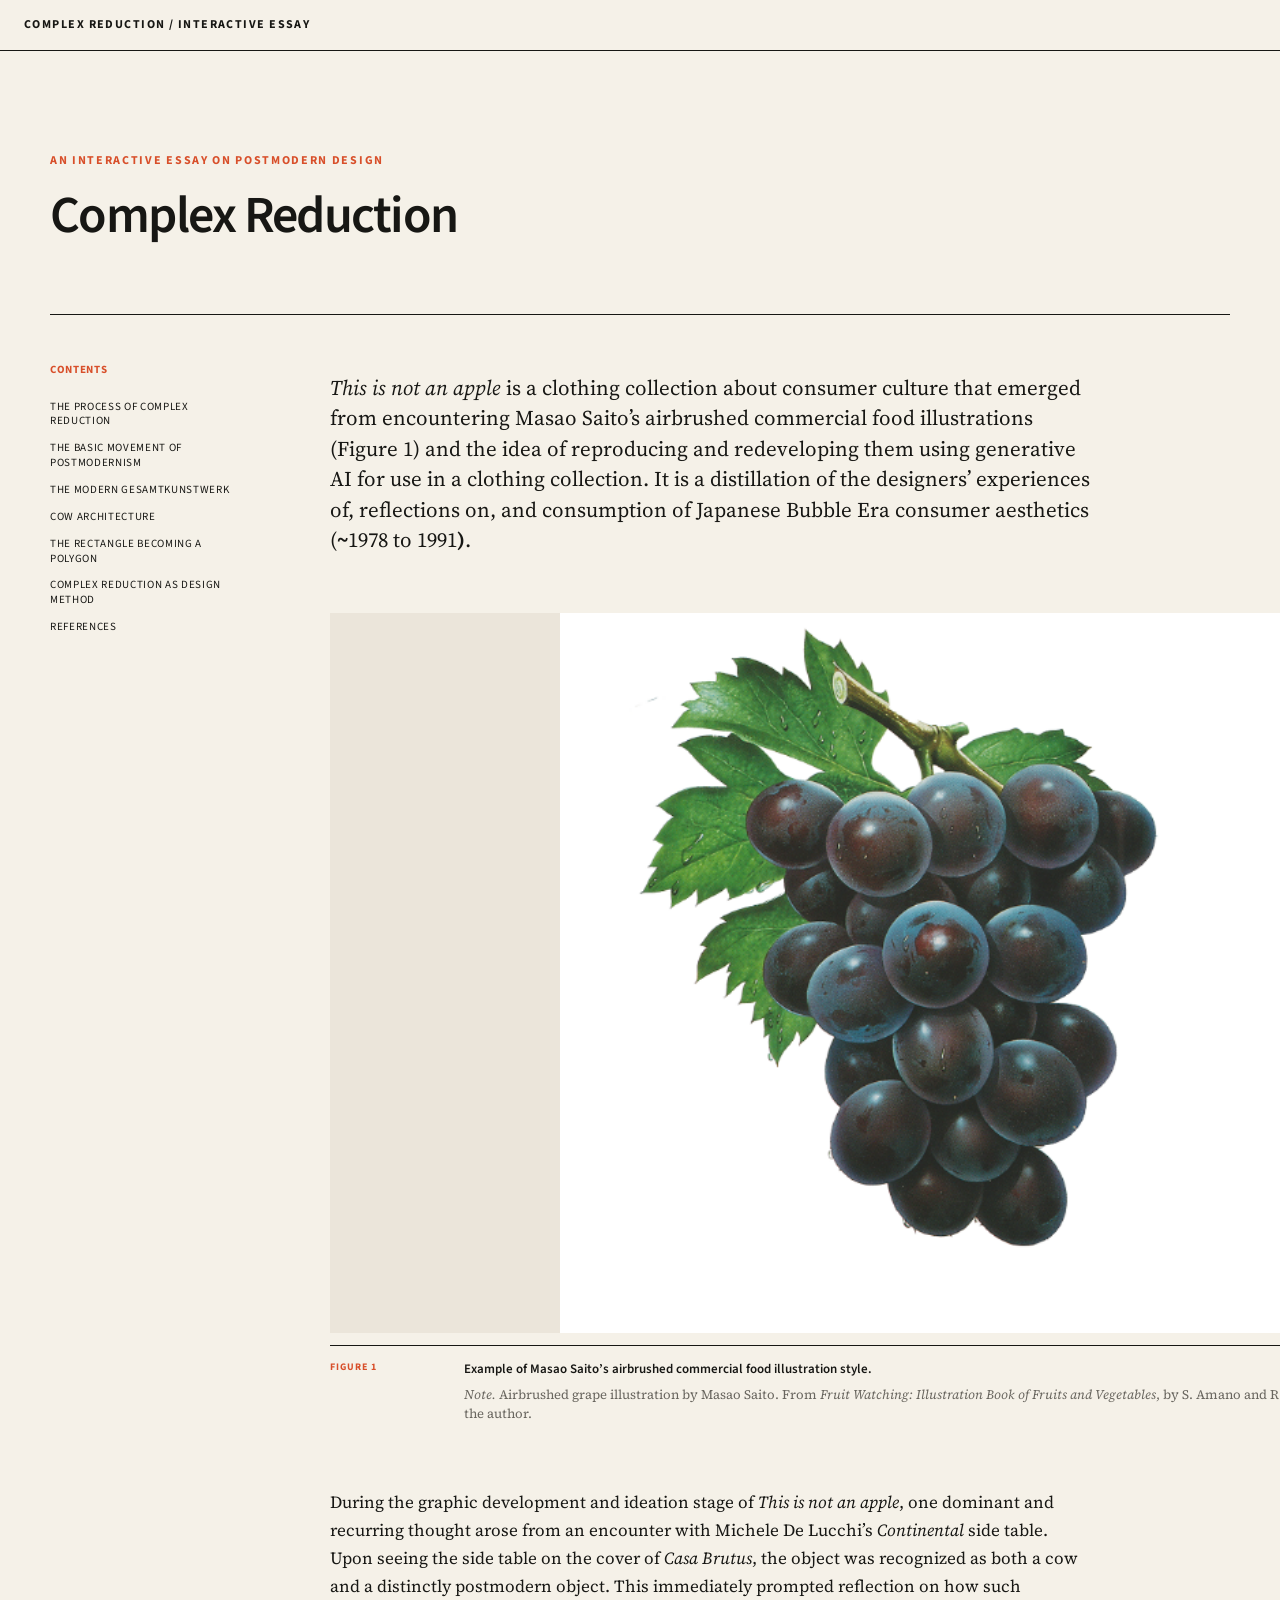
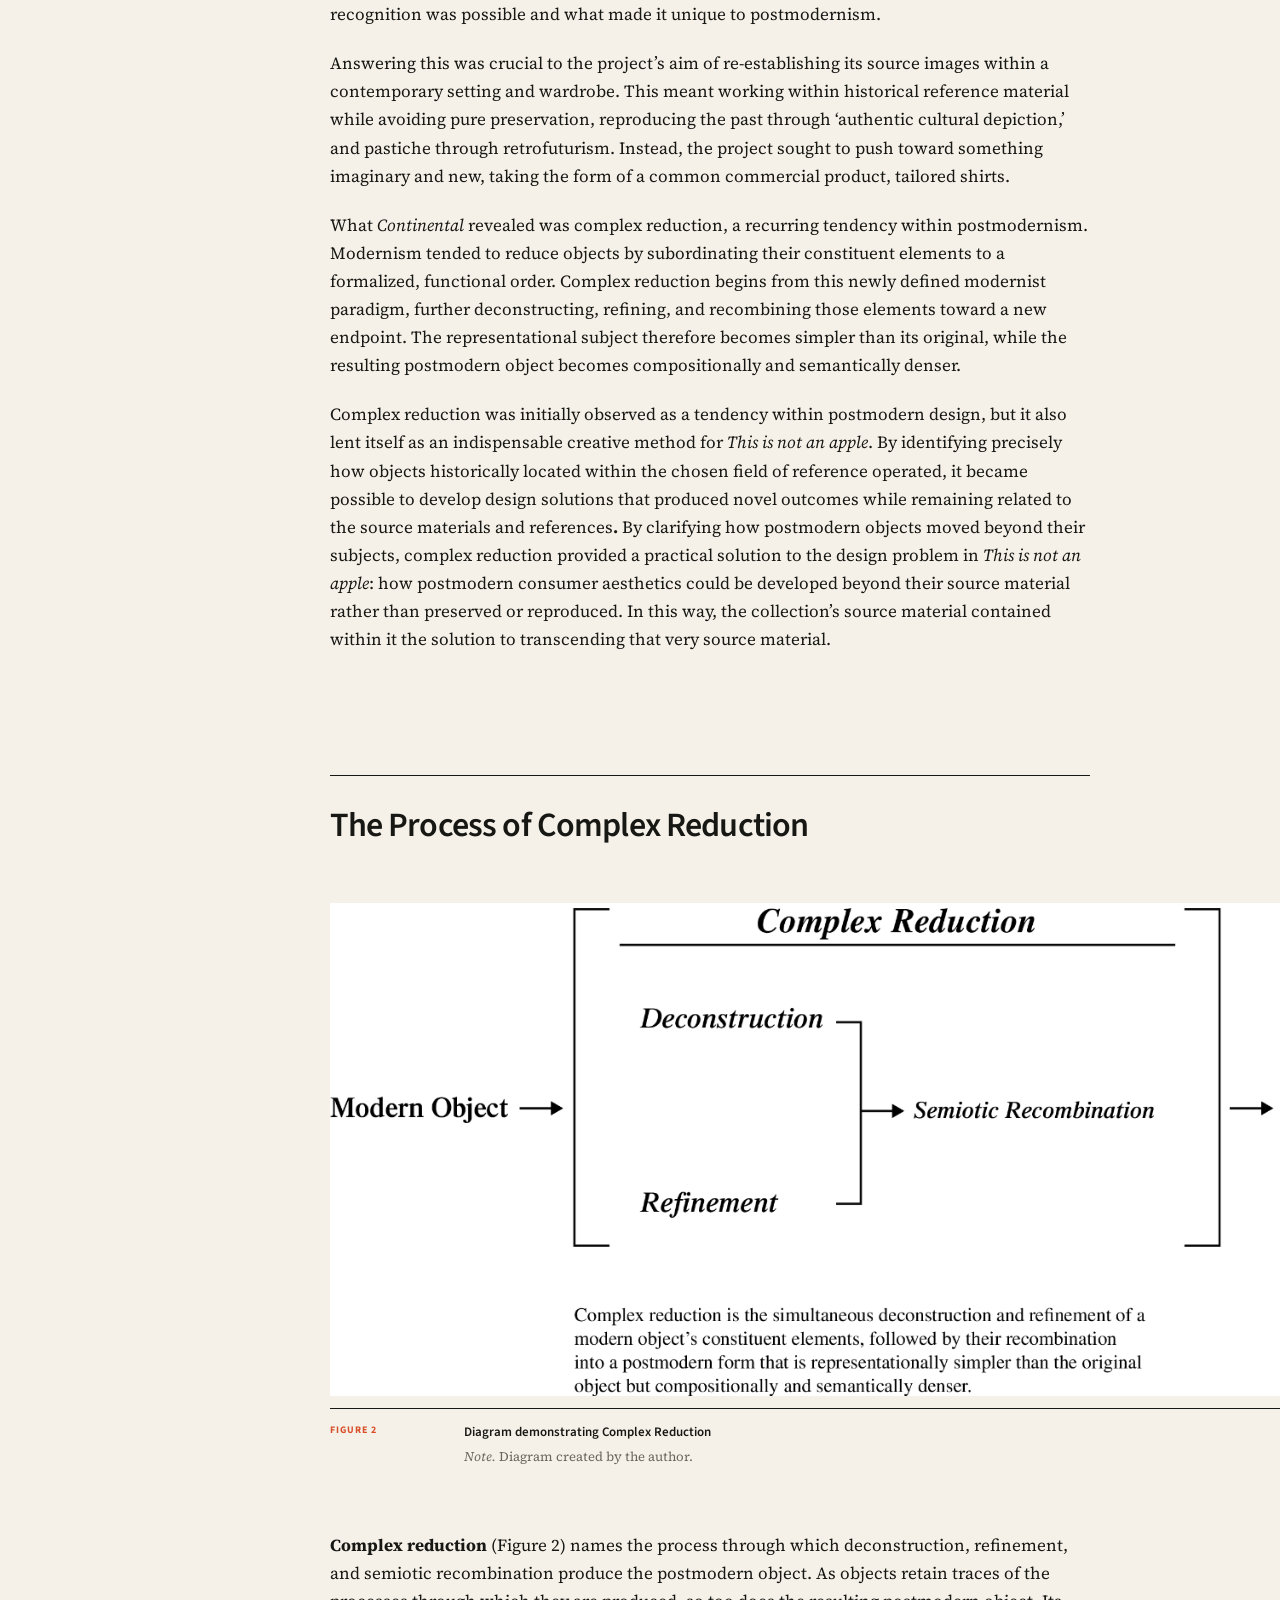
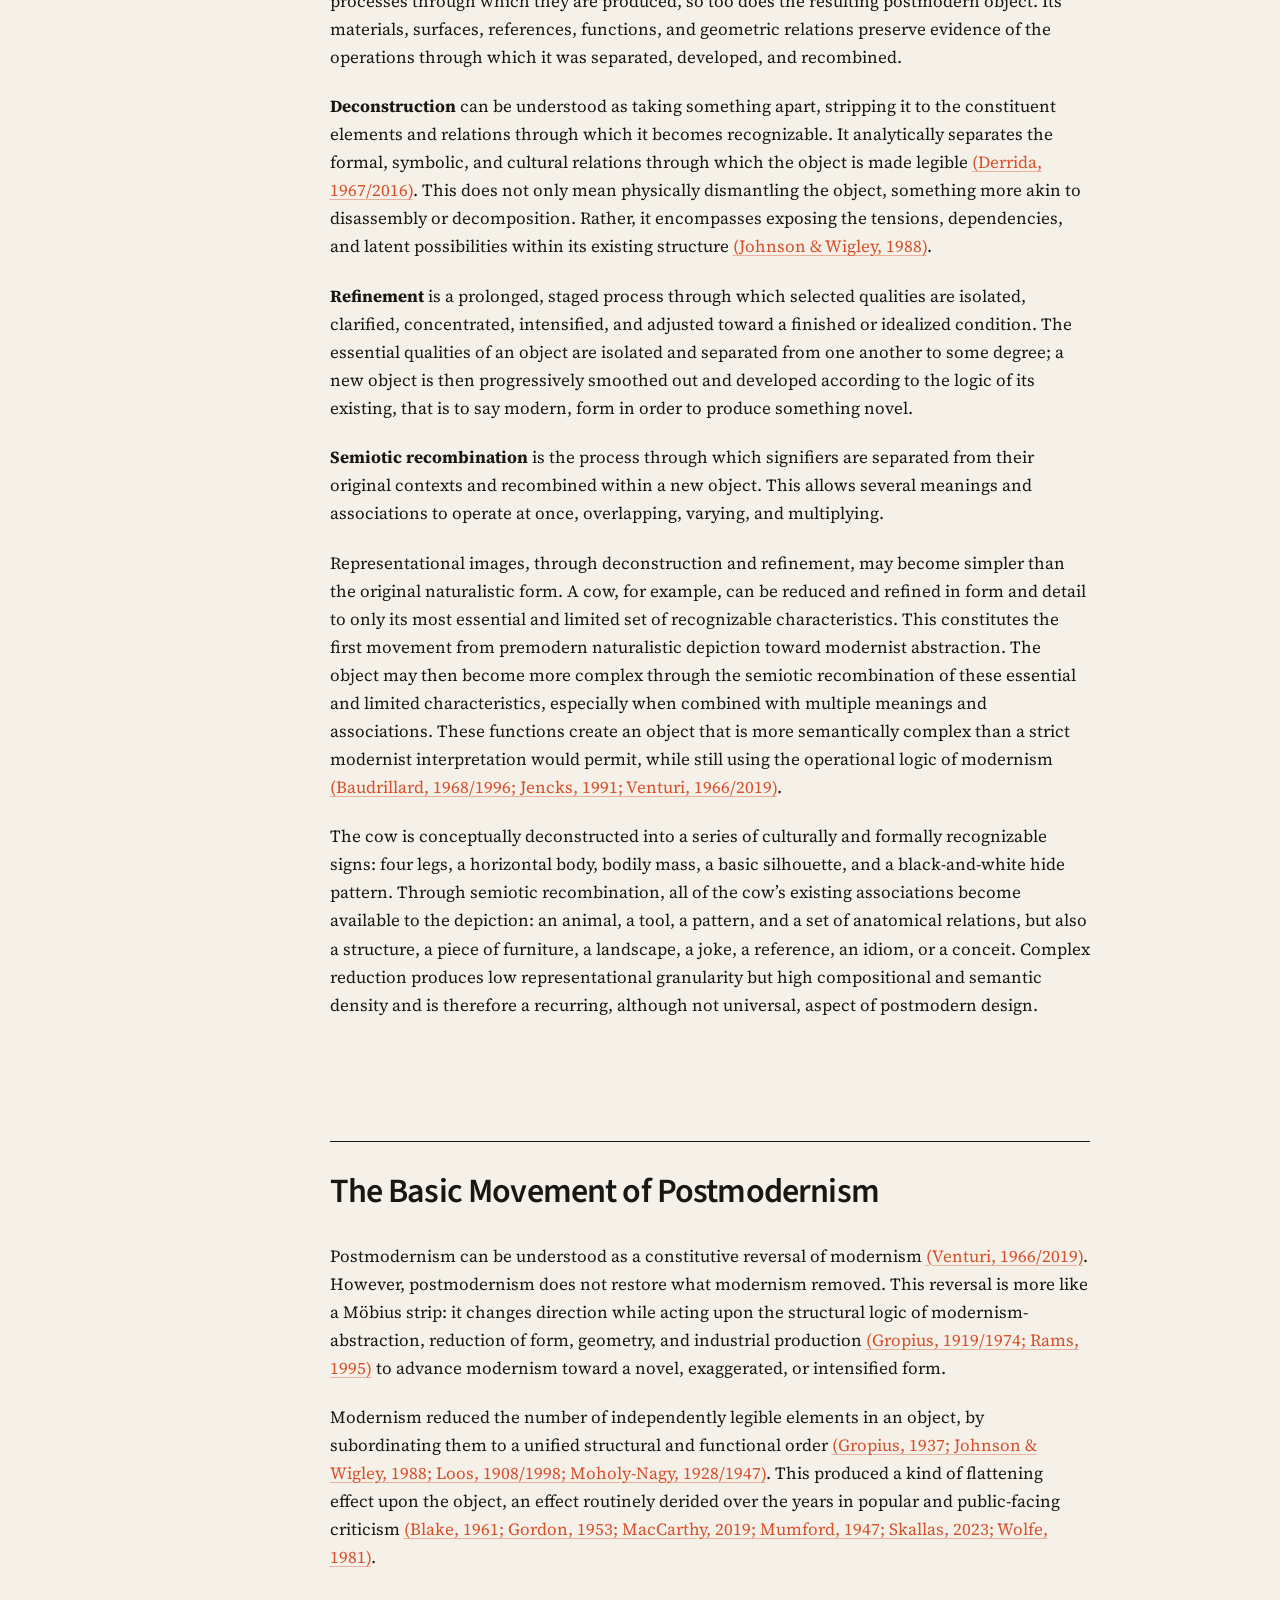
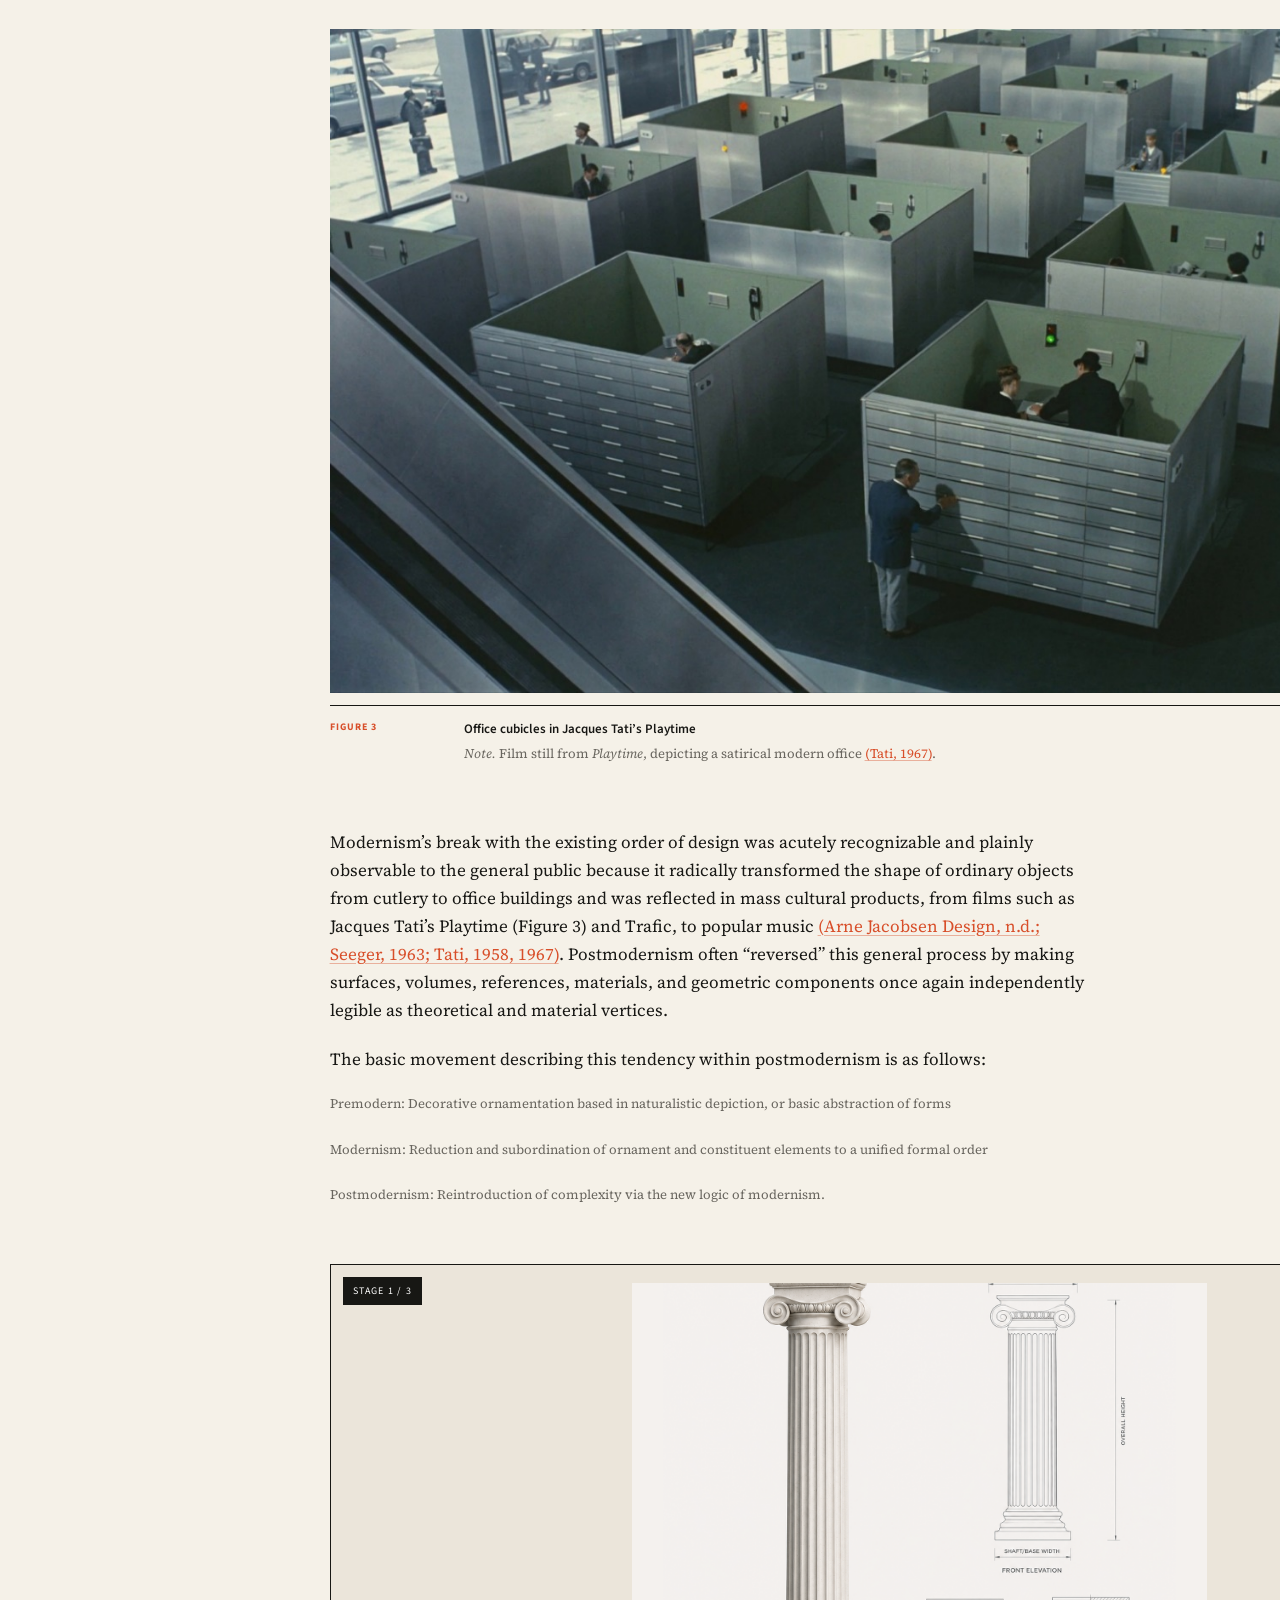
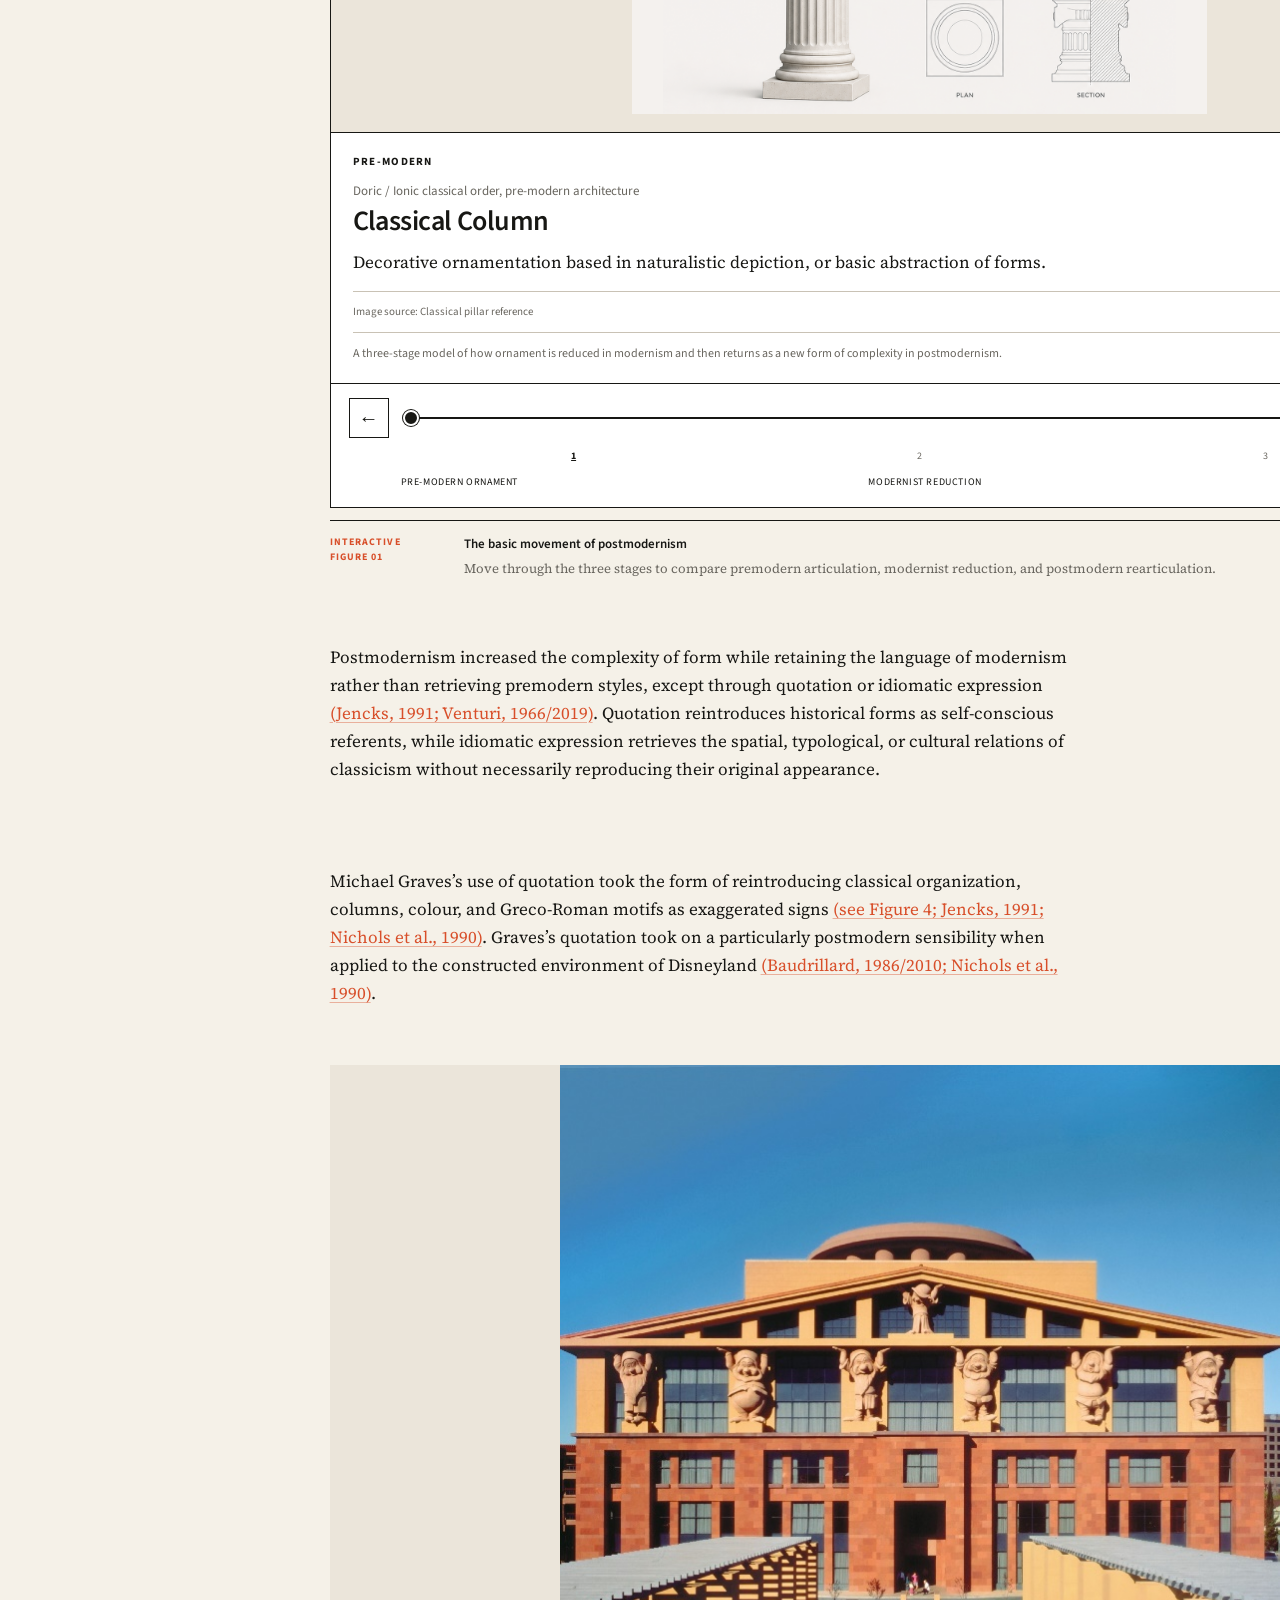
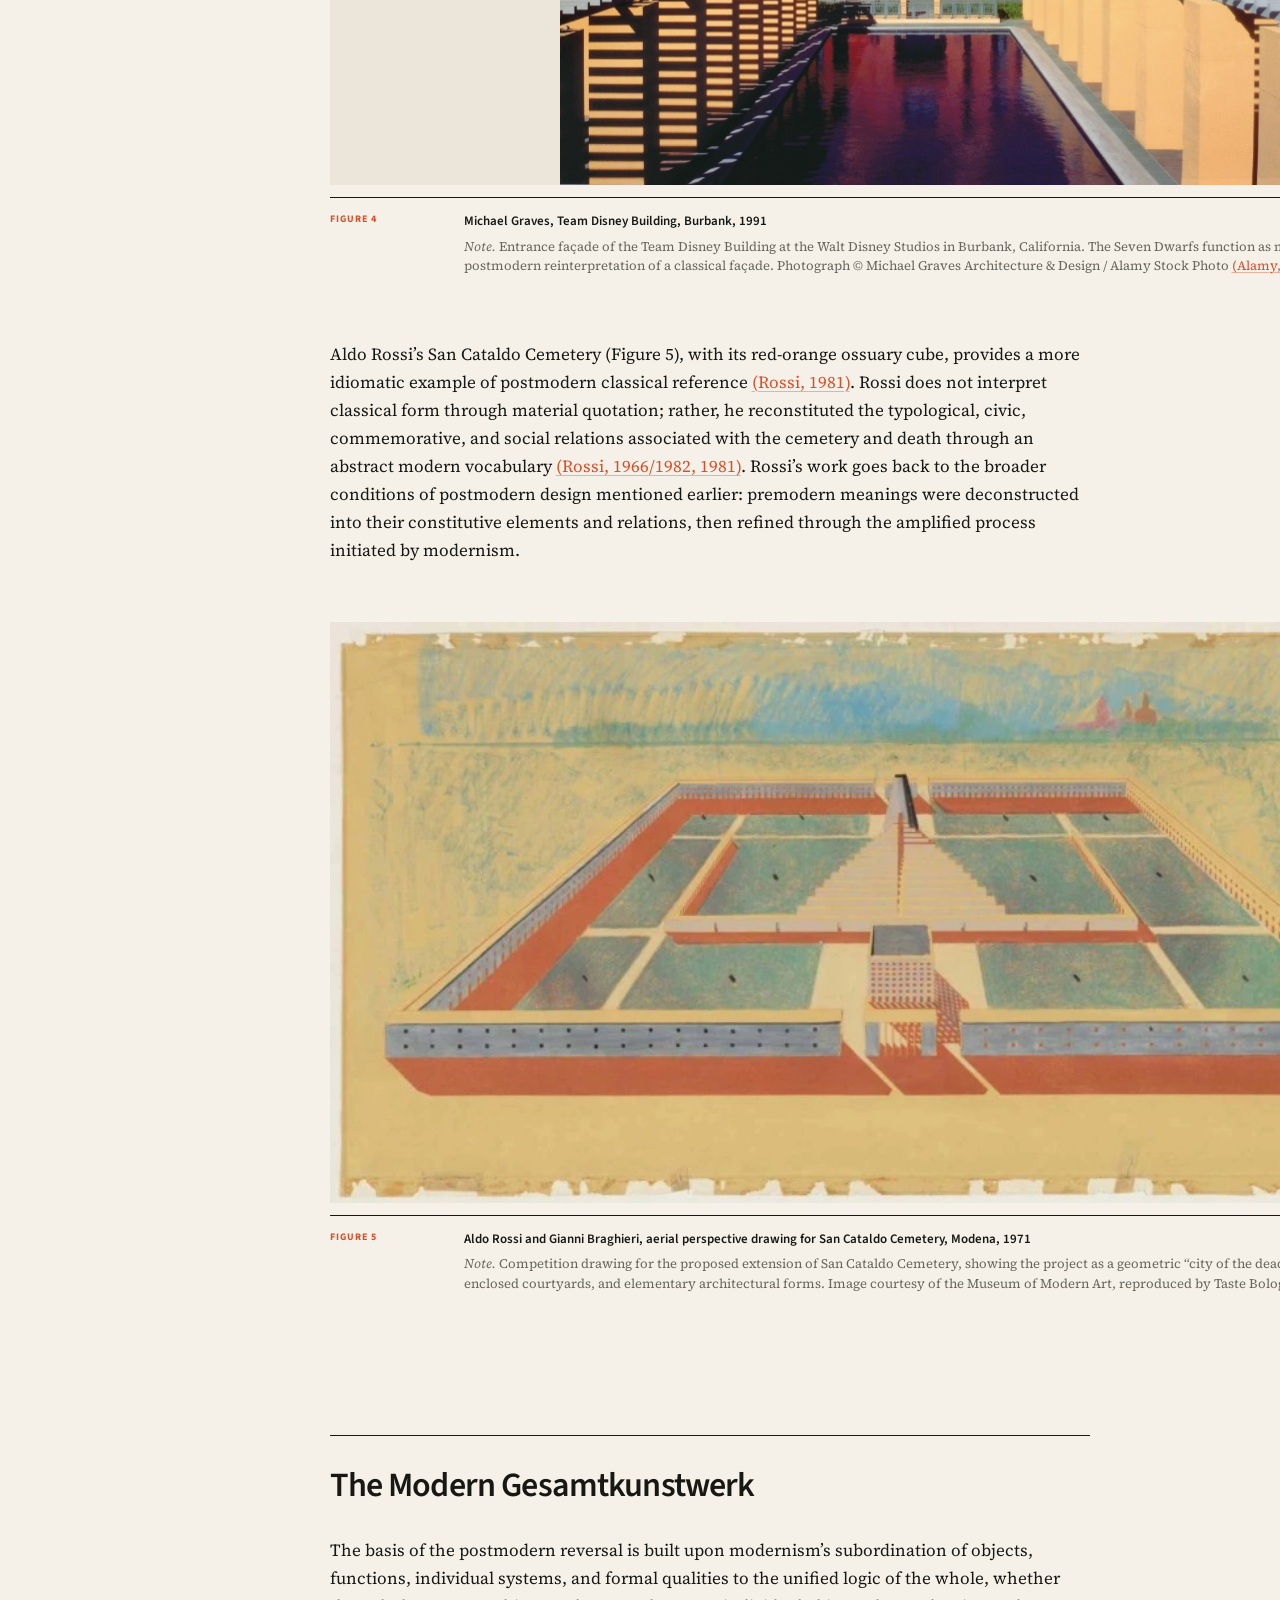
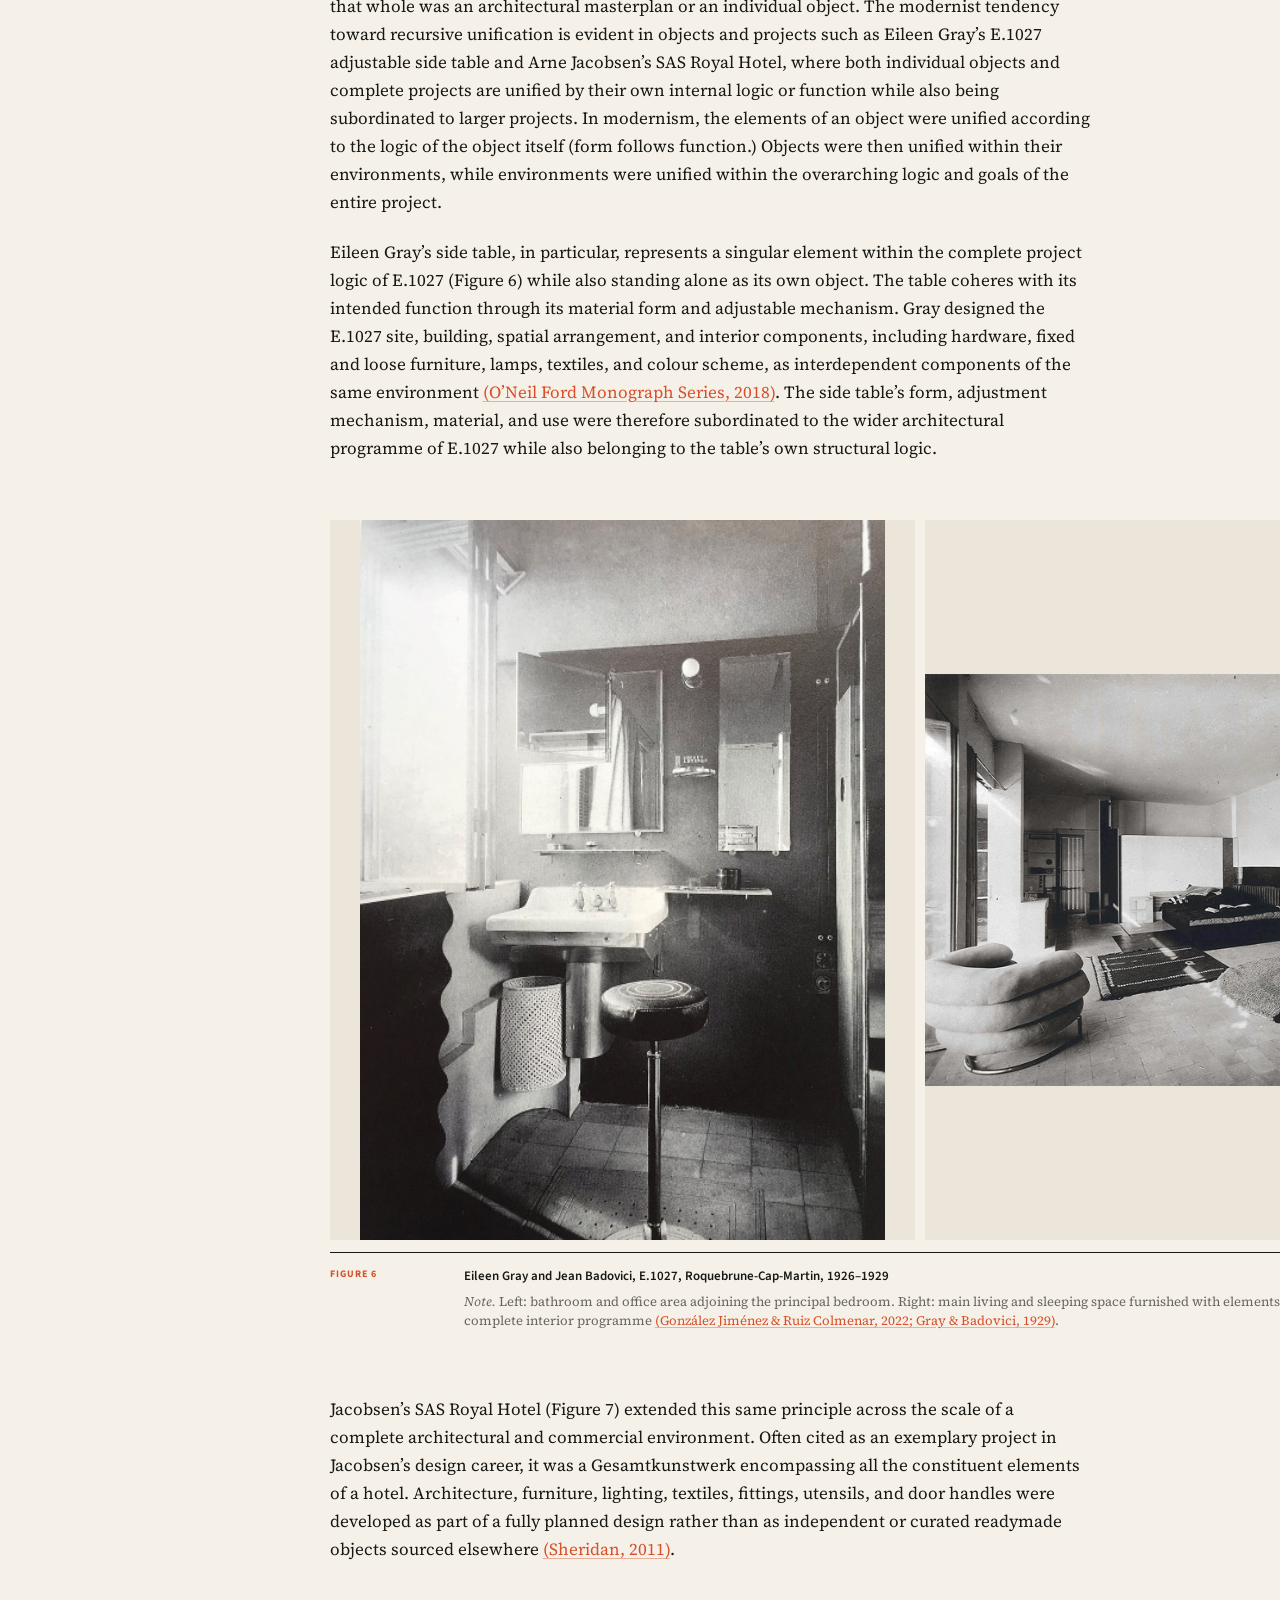
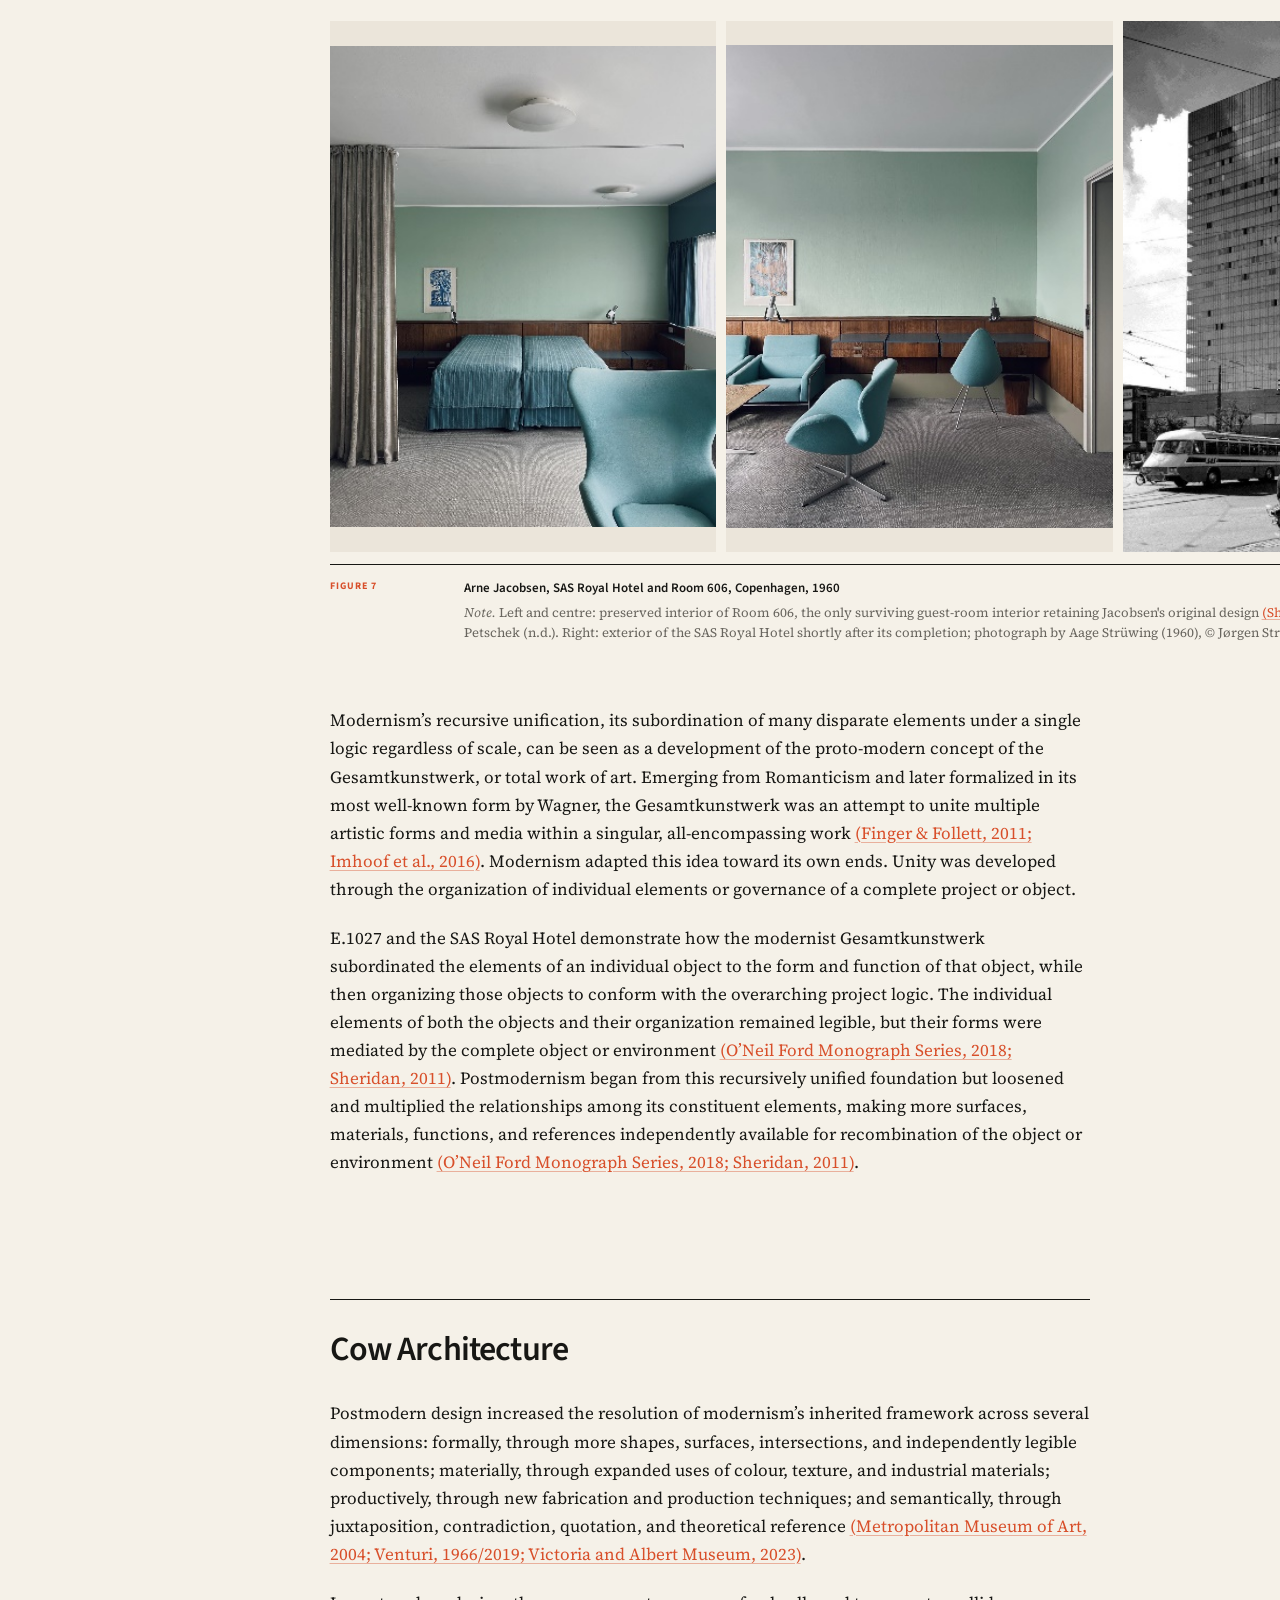
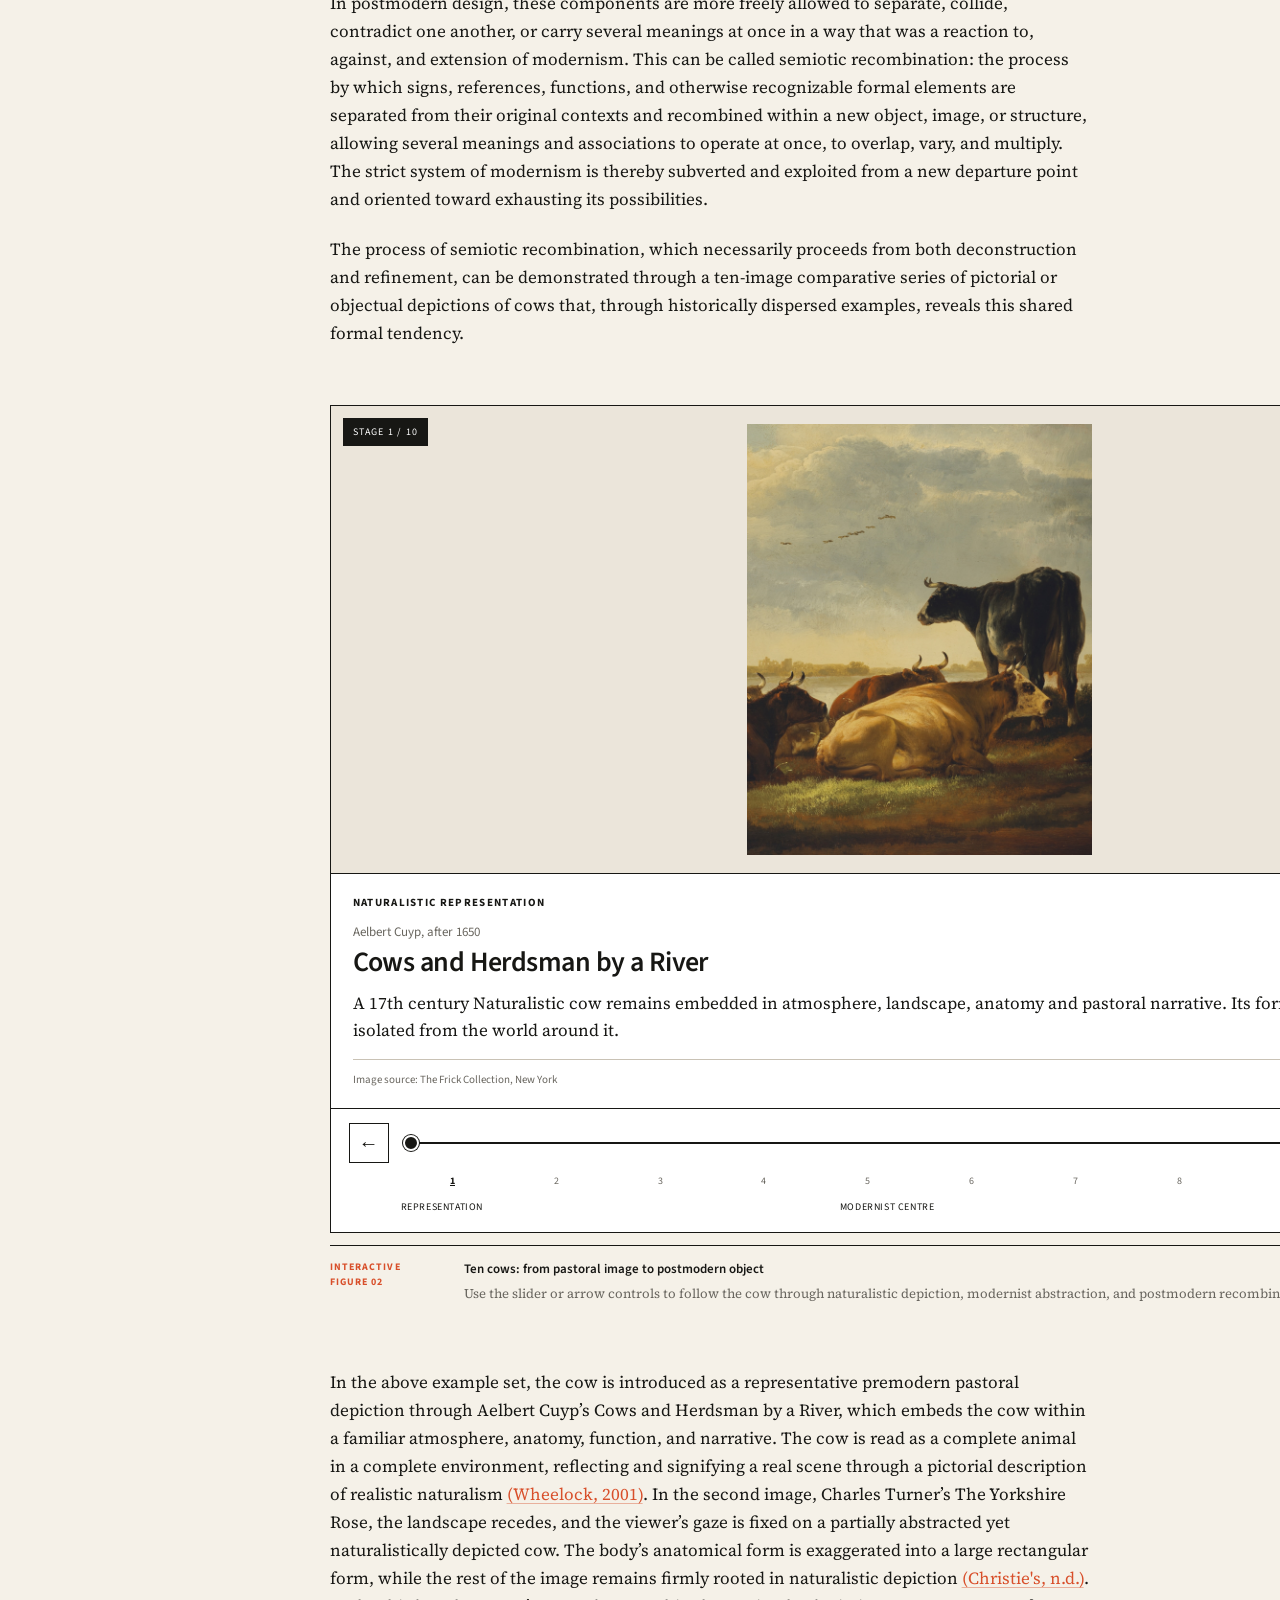
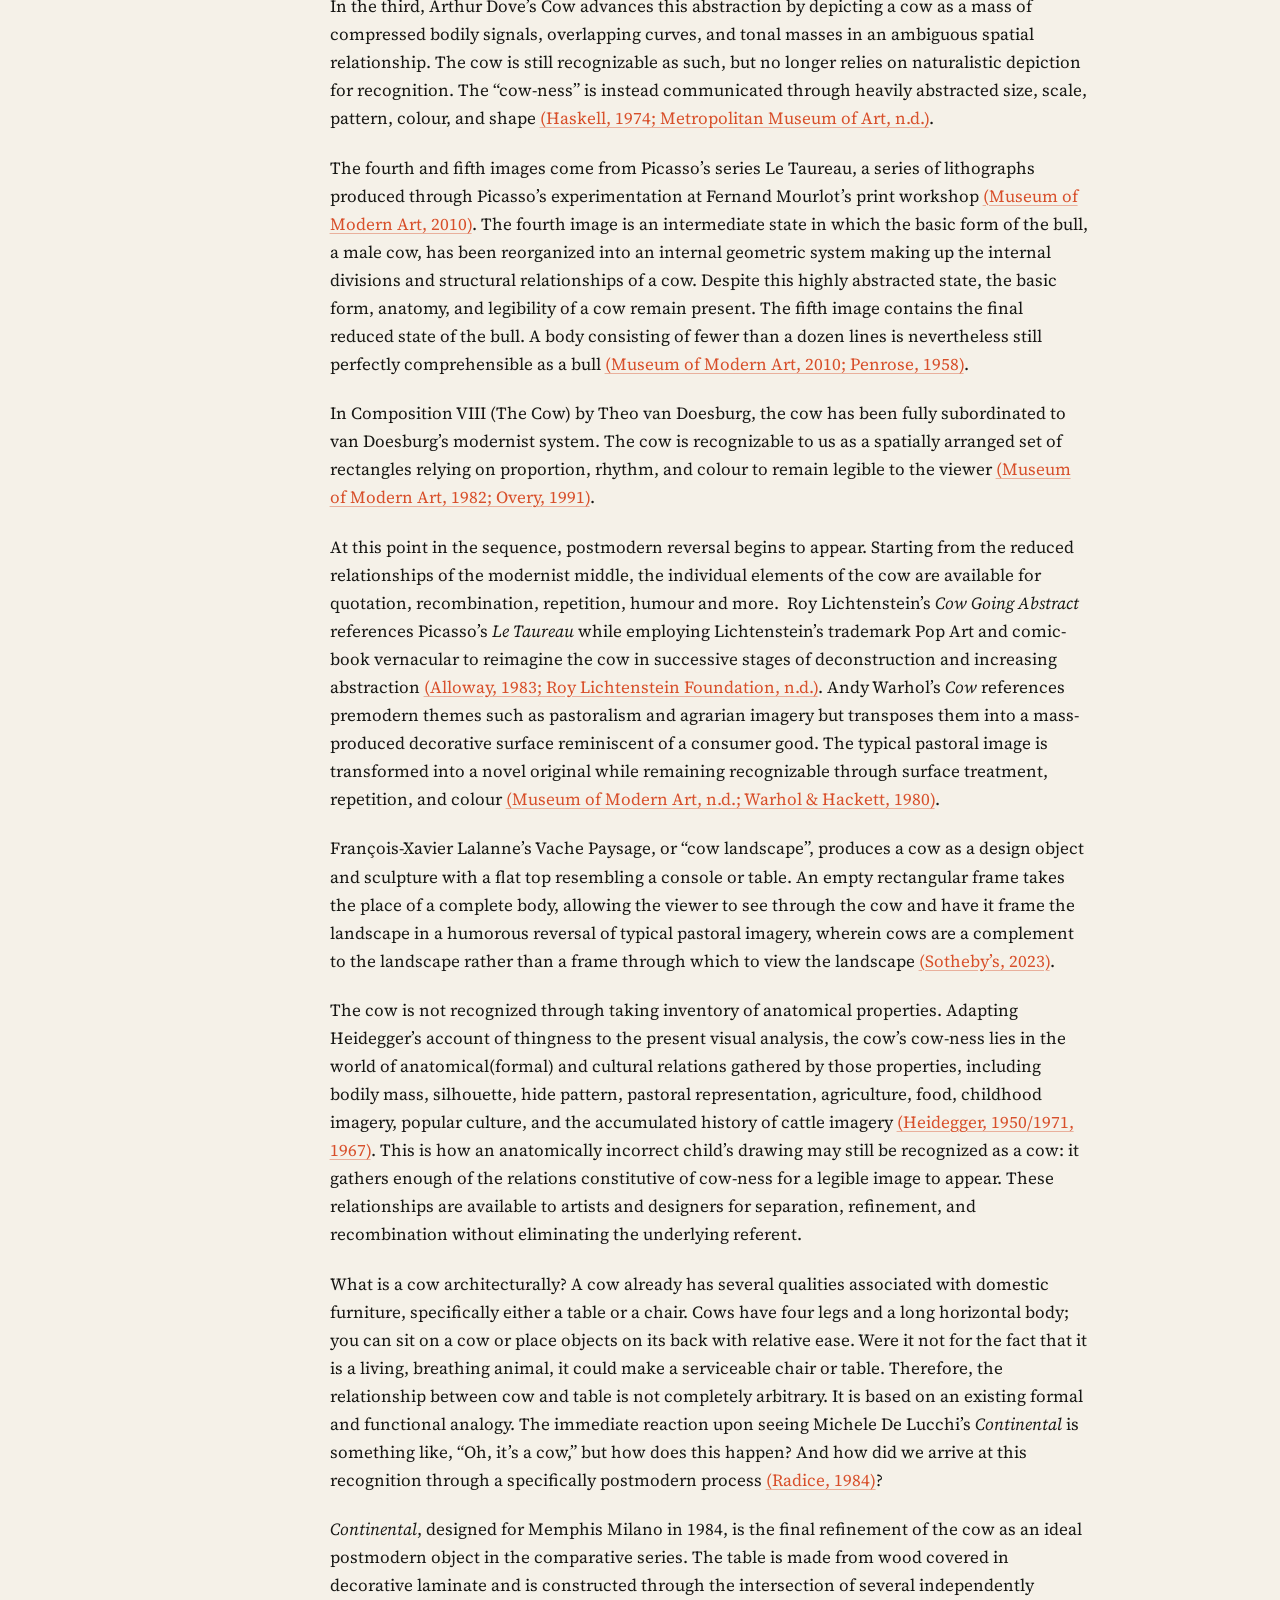
==== index.html @ b92a898c "Restore correct casing for This is not an apple in essay body. Co-authored-by: Cursor <cursoragent@c" ====
<!doctype html>
<html lang="en">
<head>
  <meta charset="utf-8">
  <meta name="viewport" content="width=device-width, initial-scale=1">
  <meta name="description" content="An interactive essay on complex reduction, postmodern design, and the This is not an apple collection.">
  <title>Complex Reduction</title>
  <link rel="preconnect" href="https://fonts.googleapis.com">
  <link rel="preconnect" href="https://fonts.gstatic.com" crossorigin>
  <link rel="stylesheet" href="https://fonts.googleapis.com/css2?family=Source+Sans+3:wght@400;600;700&family=Source+Serif+4:opsz,wght@8..60,400;8..60,600&display=swap">
  <link rel="stylesheet" href="./style.css">
  <link rel="stylesheet" href="./interactives/shared/widget.css">
  <link rel="stylesheet" href="./interactives/shared/polygon-widget.css">
</head>
<body>
  <header class="site-header">Complex Reduction / Interactive essay</header>
  <section class="hero">
    <div class="kicker">An interactive essay on postmodern design</div>
    <h1>Complex Reduction</h1>
  </section>
  <main class="layout">
    <nav class="toc" aria-label="Essay sections">
      <strong>Contents</strong>
      <a href="#the-process-of-complex-reduction">The Process of Complex Reduction</a><a href="#the-basic-movement-of-postmodernism">The Basic Movement of Postmodernism</a><a href="#the-modern-gesamtkunstwerk">The Modern Gesamtkunstwerk</a><a href="#cow-architecture">Cow Architecture</a><a href="#the-rectangle-becoming-a-polygon">The Rectangle Becoming a Polygon</a><a href="#complex-reduction-as-design-method">Complex Reduction as Design Method</a><a href="#references">References</a>
    </nav>
    <article><p class="lead"><em>This is not an apple</em> is a clothing collection about consumer culture that emerged from encountering Masao Saito’s airbrushed commercial food illustrations (Figure 1) and the idea of reproducing and redeveloping them using generative AI for use in a clothing collection. It is a distillation of the designers’ experiences of, reflections on, and consumption of Japanese Bubble Era consumer aesthetics (<strong>~</strong>1978 to 1991<strong>)</strong>. </p><figure class="figure">
  <div class="figure-images" style="--count:1"><img src="./figures/figure-01/image-1.png" alt="Figure 1: Example of Masao Saito’s airbrushed commercial food illustration style."></div>
  <figcaption class="figure-caption">
    <div class="figure-label">Figure 1</div>
    <div>
      <div class="figure-title">Example of Masao Saito’s airbrushed commercial food illustration style.</div>
      <div class="figure-note"><em>Note.</em> Airbrushed grape illustration by Masao Saito. From <em>Fruit Watching: Illustration Book of Fruits and Vegetables</em>, by S. Amano and R. Suzuki, 1986, Graphic-sha. Scan by the author.</div>
    </div>
  </figcaption>
</figure><p>During the graphic development and ideation stage of <em>This is not an apple</em>, one dominant and recurring thought arose from an encounter with Michele De Lucchi’s <em>Continental</em> side table. Upon seeing the side table on the cover of<em> Casa Brutus</em>, the object was recognized as both a cow and a distinctly postmodern object. This immediately prompted reflection on how such recognition was possible and what made it unique to postmodernism.</p><p>Answering this was crucial to the project’s aim of re-establishing its source images within a contemporary setting and wardrobe. This meant working within historical reference material while avoiding pure preservation, reproducing the past through ‘authentic cultural depiction,’ and pastiche through retrofuturism. Instead, the project sought to push toward something imaginary and new, taking the form of a common commercial product, tailored shirts. </p><p>What<em> Continental</em> revealed was complex reduction, a recurring tendency within postmodernism. Modernism tended to reduce objects by subordinating their constituent elements to a formalized, functional order. Complex reduction begins from this newly defined modernist paradigm, further deconstructing, refining, and recombining those elements toward a new endpoint. The representational subject therefore becomes simpler than its original, while the resulting postmodern object becomes compositionally and semantically denser.</p><p>Complex reduction was initially observed as a tendency within postmodern design, but it also lent itself as an indispensable creative method for <em>This is not an apple</em>. By identifying precisely how objects historically located within the chosen field of reference operated, it became possible to develop design solutions that produced novel outcomes while remaining related to the source materials and references<strong>. </strong>By clarifying how postmodern objects moved beyond their subjects, complex reduction provided a practical solution to the design problem in <em>This is not an apple</em>: how postmodern consumer aesthetics could be developed beyond their source material rather than preserved or reproduced. In this way, the collection’s source material contained within it the solution to transcending that very source material.  </p><h2 id="the-process-of-complex-reduction">The Process of Complex Reduction</h2><figure class="figure">
  <div class="figure-images" style="--count:1"><img src="./figures/figure-02/image-1.png" alt="Figure 2: Diagram demonstrating Complex Reduction"></div>
  <figcaption class="figure-caption">
    <div class="figure-label">Figure 2</div>
    <div>
      <div class="figure-title">Diagram demonstrating Complex Reduction</div>
      <div class="figure-note"><em>Note.</em> Diagram created by the author.</div>
    </div>
  </figcaption>
</figure><p><strong>Complex reduction</strong> (Figure 2) names the process through which deconstruction, refinement, and semiotic recombination produce the postmodern object. As objects retain traces of the processes through which they are produced, so too does the resulting postmodern object. Its materials, surfaces, references, functions, and geometric relations preserve evidence of the operations through which it was separated, developed, and recombined.</p><p><strong>Deconstruction</strong> can be understood as taking something apart, stripping it to the constituent elements and relations through which it becomes recognizable. It analytically separates the formal, symbolic, and cultural relations through which the object is made legible (Derrida, 1967/2016). This does not only mean physically dismantling the object, something more akin to disassembly or decomposition. Rather, it encompasses exposing the tensions, dependencies, and latent possibilities within its existing structure (Johnson &amp; Wigley, 1988). </p><p><strong>Refinement</strong> is a prolonged, staged process through which selected qualities are isolated, clarified, concentrated, intensified, and adjusted toward a finished or idealized condition. The essential qualities of an object are isolated and separated from one another to some degree; a new object is then progressively smoothed out and developed according to the logic of its existing, that is to say modern, form in order to produce something novel.</p><p><strong>Semiotic recombination</strong> is the process through which signifiers are separated from their original contexts and recombined within a new object. This allows several meanings and associations to operate at once, overlapping, varying, and multiplying.</p><p>Representational images, through deconstruction and refinement, may become simpler than the original naturalistic form. A cow, for example, can be reduced and refined in form and detail to only its most essential and limited set of recognizable characteristics. This constitutes the first movement from premodern naturalistic depiction toward modernist abstraction. The object may then become more complex through the semiotic recombination of these essential and limited characteristics, especially when combined with multiple meanings and associations. These functions create an object that is more semantically complex than a strict modernist interpretation would permit, while still using the operational logic of modernism (Baudrillard, 1968/1996; Jencks, 1991; Venturi, 1966/2019).</p><p>The cow is conceptually deconstructed into a series of culturally and formally recognizable signs: four legs, a horizontal body, bodily mass, a basic silhouette, and a black-and-white hide pattern. Through semiotic recombination, all of the cow’s existing associations become available to the depiction: an animal, a tool, a pattern, and a set of anatomical relations, but also a structure, a piece of furniture, a landscape, a joke, a reference, an idiom, or a conceit.<strong> </strong>Complex reduction produces low representational granularity but high compositional and semantic density and is therefore a recurring, although not universal, aspect of postmodern design.</p><h2 id="the-basic-movement-of-postmodernism">The Basic Movement of Postmodernism</h2><p>Postmodernism can be understood as a constitutive reversal of modernism (Venturi, 1966/2019). However, postmodernism does not restore what modernism removed. This reversal is more like a Möbius strip: it changes direction while acting upon the structural logic of modernism- abstraction, reduction of form, geometry, and industrial production (Gropius, 1919/1974; Rams, 1995) to advance modernism toward a novel, exaggerated, or intensified form.  </p><p>Modernism reduced the number of independently legible elements in an object,  by subordinating them to a unified structural and functional order (Gropius, 1937; Johnson &amp; Wigley, 1988; Loos, 1908/1998; Moholy-Nagy, 1928/1947). This produced a kind of flattening effect upon the object, an effect routinely derided over the years in popular and public-facing criticism (Blake, 1961; Gordon, 1953; MacCarthy, 2019; Mumford, 1947; Skallas, 2023; Wolfe, 1981). </p><figure class="figure">
  <div class="figure-images" style="--count:1"><img src="./figures/figure-03/image-1.jpeg" alt="Figure 3: Office cubicles in Jacques Tati’s Playtime"></div>
  <figcaption class="figure-caption">
    <div class="figure-label">Figure 3</div>
    <div>
      <div class="figure-title">Office cubicles in Jacques Tati’s Playtime</div>
      <div class="figure-note"><em>Note.</em> Film still from <em>Playtime</em>, depicting a satirical modern office (Tati, 1967).</div>
    </div>
  </figcaption>
</figure><p>Modernism’s break with the existing order of design was acutely recognizable and plainly observable to the general public because it radically transformed the shape of ordinary objects from cutlery to office buildings and was reflected in mass cultural products, from films such as Jacques Tati’s Playtime (Figure 3) and Trafic, to popular music (Arne Jacobsen Design, n.d.; Seeger, 1963; Tati, 1958, 1967). Postmodernism often “reversed” this general process by making surfaces, volumes, references, materials, and geometric components once again independently legible as theoretical and material vertices.</p><p>The basic movement describing this tendency within postmodernism is as follows: </p><div class="schema-block"><div class="schema">Premodern: Decorative ornamentation based in naturalistic depiction, or basic abstraction of forms <br /><br /></div><div class="schema">Modernism: Reduction and subordination of ornament and constituent elements to a unified formal order<br /><br /></div><div class="schema">Postmodernism: Reintroduction of complexity via the new logic of modernism. </div></div><figure class="interactive">
  <div class="interactive-widget" data-slug="concept" tabindex="0"
    aria-label="The basic movement of postmodernism"></div>
  <figcaption class="interactive-caption">
    <div class="interactive-label">Interactive figure 01</div>
    <div>
      <div class="interactive-title">The basic movement of postmodernism</div>
      <div class="figure-note">Move through the three stages to compare premodern articulation, modernist reduction, and postmodern rearticulation.</div>
      
    </div>
  </figcaption>
</figure><p>Postmodernism increased the complexity of form while retaining the language of modernism rather than retrieving premodern styles, except through quotation or idiomatic expression (Jencks, 1991; Venturi, 1966/2019). Quotation reintroduces historical forms as self-conscious referents, while idiomatic expression retrieves the spatial, typological, or cultural relations of classicism without necessarily reproducing their original appearance.<br /><br /><br /><br />Michael Graves’s use of quotation took the form of reintroducing classical organization, columns, colour, and Greco-Roman motifs as exaggerated signs (see Figure 4; Jencks, 1991; Nichols et al., 1990). Graves’s quotation took on a particularly postmodern sensibility when applied to the constructed environment of Disneyland (Baudrillard, 1986/2010; Nichols et al., 1990). </p><figure class="figure">
  <div class="figure-images" style="--count:1"><img src="./figures/figure-04/image-1.jpeg" alt="Figure 4: Michael Graves, Team Disney Building, Burbank, 1991"></div>
  <figcaption class="figure-caption">
    <div class="figure-label">Figure 4</div>
    <div>
      <div class="figure-title">Michael Graves, Team Disney Building, Burbank, 1991</div>
      <div class="figure-note"><em>Note.</em> Entrance façade of the Team Disney Building at the Walt Disney Studios in Burbank, California. The Seven Dwarfs function as monumental caryatids within a postmodern reinterpretation of a classical façade. Photograph © Michael Graves Architecture &amp; Design / Alamy Stock Photo (Alamy, n.d.).</div>
    </div>
  </figcaption>
</figure><p> Aldo Rossi’s San Cataldo Cemetery (Figure 5), with its red-orange ossuary cube, provides a more idiomatic example of postmodern classical reference (Rossi, 1981). Rossi does not interpret classical form through material quotation; rather, he reconstituted the typological, civic, commemorative, and social relations associated with the cemetery and death through an abstract modern vocabulary (Rossi, 1966/1982, 1981). Rossi’s work goes back to the broader conditions of postmodern design mentioned earlier: premodern meanings were deconstructed into their constitutive elements and relations, then refined through the amplified process initiated by modernism. </p><figure class="figure">
  <div class="figure-images" style="--count:1"><img src="./figures/figure-05/image-1.jpeg" alt="Figure 5: Aldo Rossi and Gianni Braghieri, aerial perspective drawing for San Cataldo Cemetery, Modena, 1971"></div>
  <figcaption class="figure-caption">
    <div class="figure-label">Figure 5</div>
    <div>
      <div class="figure-title">Aldo Rossi and Gianni Braghieri, aerial perspective drawing for San Cataldo Cemetery, Modena, 1971</div>
      <div class="figure-note"><em>Note.</em> Competition drawing for the proposed extension of San Cataldo Cemetery, showing the project as a geometric “city of the dead” organized around axial circulation, enclosed courtyards, and elementary architectural forms. Image courtesy of the Museum of Modern Art, reproduced by Taste Bologna (Taste Bologna, 2021).<br /><br /></div>
    </div>
  </figcaption>
</figure><h2 id="the-modern-gesamtkunstwerk">The Modern Gesamtkunstwerk</h2><p>The basis of the postmodern reversal is built upon modernism’s subordination of objects, functions, individual systems, and formal qualities to the unified logic of the whole, whether that whole was an architectural masterplan or an individual object. The modernist tendency toward recursive unification is evident in objects and projects such as Eileen Gray’s E.1027 adjustable side table and Arne Jacobsen’s SAS Royal Hotel, where both individual objects and complete projects are unified by their own internal logic or function while also being subordinated to larger projects. In modernism, the elements of an object were unified according to the logic of the object itself (form follows function.) Objects were then unified within their environments, while environments were unified within the overarching logic and goals of the entire project.</p><p>Eileen Gray’s side table, in particular, represents a singular element within the complete project logic of E.1027 (Figure 6) while also standing alone as its own object. The table coheres with its intended function through its material form and adjustable mechanism. Gray designed the E.1027 site, building, spatial arrangement, and interior components, including hardware, fixed and loose furniture, lamps, textiles, and colour scheme, as interdependent components of the same environment (O’Neil Ford Monograph Series, 2018). The side table’s form, adjustment mechanism, material, and use were therefore subordinated to the wider architectural programme of E.1027 while also belonging to the table’s own structural logic.</p><figure class="figure">
  <div class="figure-images" style="--count:2"><img src="./figures/figure-06/image-1.jpeg" alt="Figure 6: Eileen Gray and Jean Badovici, E.1027, Roquebrune-Cap-Martin, 1926–1929"><img src="./figures/figure-06/image-2.jpeg" alt="Figure 6: Eileen Gray and Jean Badovici, E.1027, Roquebrune-Cap-Martin, 1926–1929"></div>
  <figcaption class="figure-caption">
    <div class="figure-label">Figure 6</div>
    <div>
      <div class="figure-title">Eileen Gray and Jean Badovici, E.1027, Roquebrune-Cap-Martin, 1926–1929</div>
      <div class="figure-note"><em>Note.</em> Left: bathroom and office area adjoining the principal bedroom. Right: main living and sleeping space furnished with elements designed as part of the house’s complete interior programme (González Jiménez &amp; Ruiz Colmenar, 2022; Gray &amp; Badovici, 1929).</div>
    </div>
  </figcaption>
</figure><p>Jacobsen’s SAS Royal Hotel (Figure 7) extended this same principle across the scale of a complete architectural and commercial environment. Often cited as an exemplary project in Jacobsen’s design career, it was a Gesamtkunstwerk encompassing all the constituent elements of a hotel. Architecture, furniture, lighting, textiles, fittings, utensils, and door handles were developed as part of a fully planned design rather than as independent or curated readymade objects sourced elsewhere (Sheridan, 2011).</p><figure class="figure">
  <div class="figure-images" style="--count:3"><img src="./figures/figure-07/image-1.jpeg" alt="Figure 7: Arne Jacobsen, SAS Royal Hotel and Room 606, Copenhagen, 1960"><img src="./figures/figure-07/image-2.jpeg" alt="Figure 7: Arne Jacobsen, SAS Royal Hotel and Room 606, Copenhagen, 1960"><img src="./figures/figure-07/image-3.jpeg" alt="Figure 7: Arne Jacobsen, SAS Royal Hotel and Room 606, Copenhagen, 1960"></div>
  <figcaption class="figure-caption">
    <div class="figure-label">Figure 7</div>
    <div>
      <div class="figure-title">Arne Jacobsen, SAS Royal Hotel and Room 606, Copenhagen, 1960</div>
      <div class="figure-note"><em>Note.</em> Left and centre: preserved interior of Room 606, the only surviving guest-room interior retaining Jacobsen&#x27;s original design (Sheridan, 2023); photographs by Eric Petschek (n.d.). Right: exterior of the SAS Royal Hotel shortly after its completion; photograph by Aage Strüwing (1960), © Jørgen Strüwing.</div>
    </div>
  </figcaption>
</figure><p>Modernism’s recursive unification, its subordination of many disparate elements under a single logic regardless of scale, can be seen as a development of the proto-modern concept of the Gesamtkunstwerk, or total work of art. Emerging from Romanticism and later formalized in its most well-known form by Wagner, the Gesamtkunstwerk was an attempt to unite multiple artistic forms and media within a singular, all-encompassing work (Finger &amp; Follett, 2011; Imhoof et al., 2016). Modernism adapted this idea toward its own ends. Unity was developed through the organization of individual elements or governance of a complete project or object.</p><p>E.1027 and the SAS Royal Hotel demonstrate how the modernist Gesamtkunstwerk subordinated the elements of an individual object to the form and function of that object, while then organizing those objects to conform with the overarching project logic. The individual elements of both the objects and their organization remained legible, but their forms were mediated by the complete object or environment (O’Neil Ford Monograph Series, 2018; Sheridan, 2011). Postmodernism began from this recursively unified foundation but loosened and multiplied the relationships among its constituent elements, making more surfaces, materials, functions, and references independently available for recombination of the object or environment (O’Neil Ford Monograph Series, 2018; Sheridan, 2011).</p><h2 id="cow-architecture">Cow Architecture</h2><p>Postmodern design increased the resolution of modernism’s inherited framework across several dimensions: formally, through more shapes, surfaces, intersections, and independently legible components; materially, through expanded uses of colour, texture, and industrial materials; productively, through new fabrication and production techniques; and semantically, through juxtaposition, contradiction, quotation, and theoretical reference (Metropolitan Museum of Art, 2004; Venturi, 1966/2019; Victoria and Albert Museum, 2023).</p><p>In postmodern design, these components are more freely allowed to separate, collide, contradict one another, or carry several meanings at once in a way that was a reaction to, against, and extension of modernism. This can be called semiotic recombination: the process by which signs, references, functions, and otherwise recognizable formal elements are separated from their original contexts and recombined within a new object, image, or structure, allowing several meanings and associations to operate at once, to overlap, vary, and multiply. The strict system of modernism is thereby subverted and exploited from a new departure point and oriented toward exhausting its possibilities.</p><p>The process of semiotic recombination, which necessarily proceeds from both deconstruction and refinement, can be demonstrated through a ten-image comparative series of pictorial or objectual depictions of cows that, through historically dispersed examples, reveals this shared formal tendency.</p><figure class="interactive">
  <div class="interactive-widget" data-slug="cows" tabindex="0"
    aria-label="Ten cows: from pastoral image to postmodern object"></div>
  <figcaption class="interactive-caption">
    <div class="interactive-label">Interactive figure 02</div>
    <div>
      <div class="interactive-title">Ten cows: from pastoral image to postmodern object</div>
      <div class="figure-note">Use the slider or arrow controls to follow the cow through naturalistic depiction, modernist abstraction, and postmodern recombination.</div>
      
    </div>
  </figcaption>
</figure><p>In the above example set, the cow is introduced as a representative premodern pastoral depiction through Aelbert Cuyp’s Cows and Herdsman by a River, which embeds the cow within a familiar atmosphere, anatomy, function, and narrative. The cow is read as a complete animal in a complete environment, reflecting and signifying a real scene through a pictorial description of realistic naturalism (Wheelock, 2001). In the second image, Charles Turner’s The Yorkshire Rose, the landscape recedes, and the viewer’s gaze is fixed on a partially abstracted yet naturalistically depicted cow. The body’s anatomical form is exaggerated into a large rectangular form, while the rest of the image remains firmly rooted in naturalistic depiction (Christie&#x27;s, n.d.). In the third, Arthur Dove’s Cow advances this abstraction by depicting a cow as a mass of compressed bodily signals, overlapping curves, and tonal masses in an ambiguous spatial relationship. The cow is still recognizable as such, but no longer relies on naturalistic depiction for recognition. The “cow-ness” is instead communicated through heavily abstracted size, scale, pattern, colour, and shape (Haskell, 1974; Metropolitan Museum of Art, n.d.).</p><p>The fourth and fifth images come from Picasso’s series Le Taureau, a series of lithographs produced through Picasso’s experimentation at Fernand Mourlot’s print workshop (Museum of Modern Art, 2010). The fourth image is an intermediate state in which the basic form of the bull, a male cow, has been reorganized into an internal geometric system making up the internal divisions and structural relationships of a cow. Despite this highly abstracted state, the basic form, anatomy, and legibility of a cow remain present. The fifth image contains the final reduced state of the bull. A body consisting of fewer than a dozen lines is nevertheless still perfectly comprehensible as a bull (Museum of Modern Art, 2010; Penrose, 1958).</p><p>In Composition VIII (The Cow) by Theo van Doesburg, the cow has been fully subordinated to van Doesburg’s modernist system. The cow is recognizable to us as a spatially arranged set of rectangles relying on proportion, rhythm, and colour to remain legible to the viewer (Museum of Modern Art, 1982; Overy, 1991).</p><p>At this point in the sequence, postmodern reversal begins to appear. Starting from the reduced relationships of the modernist middle, the individual elements of the cow are available for quotation, recombination, repetition, humour and more.  Roy Lichtenstein’s <em>Cow Going Abstract</em> references Picasso’s <em>Le Taureau</em> while employing Lichtenstein’s trademark Pop Art and comic-book vernacular to reimagine the cow in successive stages of deconstruction and increasing abstraction (Alloway, 1983; Roy Lichtenstein Foundation, n.d.). Andy Warhol’s <em>Cow</em> references premodern themes such as pastoralism and agrarian imagery but transposes them into a mass-produced decorative surface reminiscent of a consumer good. The typical pastoral image is transformed into a novel original while remaining recognizable through surface treatment, repetition, and colour (Museum of Modern Art, n.d.; Warhol &amp; Hackett, 1980).</p><p>François-Xavier Lalanne’s Vache Paysage, or “cow landscape”, produces a cow as a design object and sculpture with a flat top resembling a console or table. An empty rectangular frame takes the place of a complete body, allowing the viewer to see through the cow and have it frame the landscape in a humorous reversal of typical pastoral imagery, wherein cows are a complement to the landscape rather than a frame through which to view the landscape (Sotheby’s, 2023).</p><p>The cow is not recognized through taking inventory of anatomical properties. Adapting Heidegger’s account of thingness to the present visual analysis, the cow’s cow-ness lies in the world of anatomical(formal) and cultural relations gathered by those properties, including bodily mass, silhouette, hide pattern, pastoral representation, agriculture, food, childhood imagery, popular culture, and the accumulated history of cattle imagery (Heidegger, 1950/1971, 1967). This is how an anatomically incorrect child’s drawing may still be recognized as a cow: it gathers enough of the relations constitutive of cow-ness for a legible image to appear. These relationships are available to artists and designers for separation, refinement, and recombination without eliminating the underlying referent.</p><p>What is a cow architecturally? A cow already has several qualities associated with domestic furniture, specifically either a table or a chair. Cows have four legs and a long horizontal body; you can sit on a cow or place objects on its back with relative ease. Were it not for the fact that it is a living, breathing animal, it could make a serviceable chair or table. Therefore, the relationship between cow and table is not completely arbitrary. It is based on an existing formal and functional analogy. The immediate reaction upon seeing Michele De Lucchi’s <em>Continental</em> is something like, “Oh, it’s a cow,” but how does this happen? And how did we arrive at this recognition through a specifically postmodern process (Radice, 1984)?</p><p><em>Continental</em>, designed for Memphis Milano in 1984, is the final refinement of the cow as an ideal postmodern object in the comparative series. The table is made from wood covered in decorative laminate and is constructed through the intersection of several independently segmented geometric planes. In Continental, regardless of the creator’s conscious intention, the cow has been reduced to one of its simplest and most recognizable signifiers: its black-and-white hide pattern. The cow’s four legs are compressed into two, the minimum required to preserve the underlying relation, while the body is replaced by a series of intersecting prisms finished in laminate, modifying both material and form similar to van Doesburg’s interpretation. The table does not look literally like a cow, but its pattern, structure, horizontal mass, and supports preserve enough information for the association to remain legible (Radice, 1984). </p><p>The analytic series presented above is an acute example of complex reduction. The cow becomes representationally simpler while the composition becomes more complex in a logically congruent and constrained way. The new complexity is based on the framework produced by the original reduction. Because the cow in <em>Continental</em> has already been understood as a black-and-white biomorphic pattern, a broad horizontal form, and a body supported by paired points of support, the literal anatomy of the cow- four legs as two paired sets, black and white hide pattern, and so on can be recombined into an extremely reduced and abstracted form that contains the basic supporting relations through which the cow remains legible. The set of relationships making up the cow can then be further modified and recombined while retaining its underlying referent and associations (Baudrillard, 1968/1996; Jencks, 1991).</p><h2 id="the-rectangle-becoming-a-polygon">The Rectangle Becoming a Polygon</h2><figure class="interactive">
  <div class="interactive-widget" data-slug="columns" tabindex="0"
    aria-label="The rectangle becoming a polygon"></div>
  <figcaption class="interactive-caption">
    <div class="interactive-label">Interactive figure 03</div>
    <div>
      <div class="interactive-title">The rectangle becoming a polygon</div>
      <div class="figure-note">Compare the column as articulated ornament, reduced structure, and postmodern geometric sign.</div>
      <p class="interactive-note"><em>Note.</em> The rectangle becoming a polygon is a visual shorthand, not a diagnostic or totalizing theory of postmodernism. In other examples, this increase can be seen in surface, colour, material, quotation, function, or symbolism rather than through a literal increase in the number or complexity of vertices.</p>
    </div>
  </figcaption>
</figure><p>The movement from modernism to postmodernism as demonstrated in the ten-image analytical series can be summarized as the shift from a rectangle to a polygon. If the modernist object is geometric, reduced to its basic essential elements, the postmodern parallel increases the number of visible vertices, angles, surfaces, patterns, materials, and intersections. Working from the starting point of a modernism-reduced framework, it increases the number of independently legible elements and relations within the object (Jencks, 1991).</p><p> This shift was also conditioned by changes in the technological environment. Technology does not simply provide artists and designers with a neutral set of tools. It changes the scale, pace, and pattern through which cultural forms can be produced (McLuhan, 1964). Technological development did not create postmodernism’s tendency toward fragmentation, multiplicity, contradiction, or excess; it opened new possibilities that artists and designers then exploited, according to tendencies already present within modernist culture (Carpo, 2011; Lynn, 1999).  </p><p>Therefore, postmodern design does not merely reverse what modernism removed. It takes the results of that reduction as a departure point, taking apart its assumptions, ideas, and mechanisms, then accelerating, multiplying, and collapsing those elements into new forms. Through complex reduction, the represented subject becomes simpler than its naturalistic referent while becoming more compositionally and semantically complex than a strict modernist conception of that subject. The cow becomes less of a cow as a biological image, but more densely cow-like as a sign. The column does not return to a classical form, except through quotation; it becomes a complex polygon either through surface, meaning, or both. In postmodernism, the act of reduction becomes complex. </p><h2 id="complex-reduction-as-design-method">Complex Reduction as Design Method</h2><p>In <em>This is not an apple</em>, understanding complex reduction allowed the designers to more clearly identify and reconstitute the set of relations present in Bubble Era consumer goods. Rather than preserving or reproducing the collection&#x27;s source material, complex reduction was used to deconstruct, refine, and recombine its formal and cultural elements, particularly in the collection&#x27;s graphic development.</p><p>In terms of graphic development, the original scans of Masao Saito&#x27;s work were run through generative AI tools to produce images of items he had never illustrated, including specific crab compositions, new forms of apples, and denser floral blooms incorporating fruit and blossoms. These images were generated in the same illustration style as Saito&#x27;s work but gradually drifted from the original source material, resembling some of the styles and motifs, especially flowers, present in the work of other Bubble Era airbrush artists, such as Saeko Tsumura. Flowers were a natural extension of fruit, but the vast majority of these explorations were rejected as too prosaic and as belonging to a different visual language altogether. Tsumura&#x27;s best-known work drew upon an older pinup vocabulary, while flowers were generally not consumed in the same way as food or other cultural products and were therefore chronologically and conceptually inappropriate for the collection (MR. High Fashion, 1991; People&#x27;s Graphic Design Archive, 2022a, 2022b).</p><p>Despite the obvious differences from Saito’s original work, the generations were insufficiently developed to meet the collection&#x27;s end goal. They felt too close to a simple reflection or preservation of the source material rather than something truly original or additive. In fact, the most compelling images from the initial generations were those that accidentally revealed the process of generative AI in overt or obvious ways: crabs with too many limbs, apples with too many leaves, food with bizarre, surreal, or unnatural anatomy, and illustrations of pork belly in proportions that would never actually exist in a grocery store.</p><p>The second and third rounds of image generation were therefore designed precisely to exploit and accelerate these &quot;failings&quot; of generative AI and to &quot;lean into&quot; the medium as a deliberate design decision. In the first round, the prompts produced unexpected and unrealistic results purely by accident or due to imprecision. Many of the cheese generations did not quite look like cheese, instead appearing much greasier than actual cheese, while fish generations lacked the correct texture or resolution to be usable. During the first round, it became clear that what could be produced that was genuinely new, or at least significantly more compelling than simple reproduction, came from ‘breaking’  the AI&#x27;s attempts to produce the desired subject realistically. The process was like asking an intern to create a specific item in a specific style while deliberately introducing ambiguity, juxtaposition, or uncertainty in order to produce more novel results.</p><p>One of the threads used to &quot;break&quot; the realism of the AI came from considering the rectangle-becoming-a-polygon summary and encountering the cover of George Benson&#x27;s <em>The Shape of Things to Come</em>, which contains a graphic arrangement of basic three-dimensional shapes (Benson, 1968). In addition to pushing the range and complexity of the objects generated from simple food products, sets of prompts shifted toward creating illustrations that forced objects to conform to strict polygonal forms such as cubes, cones, prisms, and truncated pyramids. New textures were introduced to increase the complexity of relations and induce confusion in the viewer. One compelling quality of generative AI is its ability to create disorienting images that appear familiar but have no clear point of reference, making them nearly impossible to focus on or fully resolve. Attempting to capture this ‘anti-focal point’ image or something that induced a similar ‘impossible’ effect became incredibly desirable. </p><p>Because the collection&#x27;s frame of reference was mass consumer goods, total abstraction of the kind described above was introduced only to a limited extent through texture and hybridity. Images were created in which foods transformed into other fruit species in ways that inspired both disgust and desire: a banana covered in jam, or a piece of fish cut into a perfect pyramid like some kind of deranged terrine. These images retained the commercial legibility of food illustration while introducing formal and material relationships that could not exist within the original object. They were imaginary and impossible objects, in some sense.</p><p>When it came to the packaging elements of the collection, including care tags, hangtags, and similar components, logomania and the quotation of 1980s branded tags and consumer packaging were the natural starting point. Generative AI was then applied to approximately 200 images drawn from auction listings of Bubble Era packaging across a wide range of consumer goods, including electronics, batteries, candy, confectionery, chips, ramen, musical instruments, and canned drinks. From these references, thousands of variations were generated. The variations were then sorted into idiosyncratic sets of relations and associations, since different generations reflected different aspects of Bubble Era consumer packaging. The development of the collection&#x27;s own packaging proceeded from there, using the generated labels and tags as compositional starting points rather than as completed or near-completed graphics.</p><p>What the project was essentially doing was its own version of complex reduction. The individual elements of the source material, items that were decidedly postmodern both formally and chronologically, were reduced into their constituent relations. Packaging was selected because it felt distinctly and representationally 1980s, meaning source material that embodied the overarching aesthetic tendencies of the Bubble Era rather than consumer packaging that simply happened to have been released during that period but had remained largely unchanged over a longer span of time.</p><p>For example, Seiko&#x27;s wordmark or corporate identity was not considered representative of the period, but many of Seiko&#x27;s print advertisements were studied, and their layouts, surfaces, typography, colour, and product presentation were used to inform subsequent generations. The process depended on understanding what made these objects distinct and representative of the Bubble Era, and on studying and exploring them in a way that broke them down into independently legible parts. Those parts could then be systematically recombined into new forms and versions that attempted to move beyond simple quotation or pastiche and become original creations suitable for the collection.</p><p>Understood through the terminology established above, the design process followed the three operations of complex reduction. The source material was deconstructed into independently legible elements and relations, from which sets of prompts were developed to explore those elements in isolation and combination. These elements were then refined and recombined through extensive image generation, selection, sorting, and editing (the first two rounds alone produced nearly 50 GB of images). As in the movement from naturalistic depictions of the cow to <em>Continental</em>, the resulting images became less faithful to any single original referent while becoming more compositionally and semantically dense.</p><p>The design process was largely executed and iterated using large language models to compose sets of prompts derived from designer-identified traits and elements, rapidly testing and exploring ideas and their recombination through generative AI tools. The underlying logic of <em>This is not an apple</em>, including the identification of the source material&#x27;s constituent elements, did not come from any kind of AI, but from the designers&#x27; own observations and synthesis of ideas. Generative AI produced rapid iteration, but the designers&#x27; recognition of its ‘failings,’ and of the ways those failings could be exploited to produce unexpected results, provided the direction through which those outputs were ultimately developed.</p><p>The identification of complex reduction provided a useful conceptual method that allowed the collection to move well beyond its source material while remaining connected to it. Essentially, the source material contained the means of its own transformation.</p><h2 id="references">References</h2><div class="references"><p class="reference">Alamy. (n.d.). <em>The Seven Dwarfs stand as pillars and columns on the Team Building at the Walt Disney Studios in Burbank, California</em> [Photograph].</p><p class="reference">Alloway, L. (1983). <em>Roy Lichtenstein</em>. Abbeville Press.</p><p class="reference">Amano, S., &amp; Suzuki, R. (1986). <em>Fruit watching: Illustration book of fruits and vegetables</em> (M. Saito, Illus.). Graphic-sha.</p><p class="reference">Arne Jacobsen Design. (n.d.). <em>Cutlery</em>. </p><p class="reference">Baudrillard, J. (1996). <em>The system of objects</em> (J. Benedict, Trans.). Verso. (Original work published 1968)</p><p class="reference">Baudrillard, J. (2010). <em>America</em> (C. Turner, Trans.). Verso. (Original work published 1986)</p><p class="reference">Benson, G. (1968). <em>Shape of Things to Come</em> [Album]. CTI Records.</p><p class="reference">Blake, P. (1961, September 15). Are you illiterate about modern architecture? <em>Vogue</em>. https://archive.vogue.com/article/1961/9/are-you-illiterate-about-modern-architecture</p><p class="reference">Carpo, M. (2011). <em>The alphabet and the algorithm</em>. MIT Press.</p><p class="reference">Christie&#x27;s. (n.d.). <em>Charles Turner (1773–1857), after G. Horner: The Yorkshire Rose</em> [Auction lot]. https://www.christies.com/en/lot/lot-5179163</p><p class="reference">Derrida, J. (2016). <em>Of grammatology</em> (G. C. Spivak, Trans.). Johns Hopkins University Press. (Original work published 1967)</p><p class="reference">Finger, A. K., &amp; Follett, D. (Eds.). (2011). <em>The aesthetics of the total artwork: On borders and fragments</em>. Johns Hopkins University Press.</p><p class="reference">González Jiménez, B. S., &amp; Ruiz Colmenar, A. (2022). Eileen Gray’s photography: An architectural journey through E.1027. <em>ZARCH: Journal of Interdisciplinary Studies in Architecture and Urbanism, 18</em>, 178–193. https://doi.org/10.26754/ojs_zarch/zarch.2022186170</p><p class="reference">Gordon, E. (1953, April). The threat to the next America. <em>House Beautiful</em>.</p><p class="reference">Gray, E., &amp; Badovici, J. (1929). <em>E.1027: Maison en bord de mer</em>. L’Architecture Vivante.</p><p class="reference">Gropius, W. (1937). <em>The new architecture and the Bauhaus</em> (P. M. Shand, Trans.). Museum of Modern Art.</p><p class="reference">Gropius, W. (1974). Programme of the Staatliches Bauhaus in Weimar. In H. M. Wingler, <em>The Bauhaus: Weimar, Dessau, Berlin, Chicago</em> (W. Jabs &amp; B. Gilbert, Trans., pp. 31–33). MIT Press. (Original work published 1919)</p><p class="reference">Haskell, B. (1974). <em>Arthur Dove</em>. San Francisco Museum of Art.</p><p class="reference">Heidegger, M. (1967). <em>What is a thing?</em> (W. B. Barton Jr. &amp; V. Deutsch, Trans.). Henry Regnery Company.</p><p class="reference">Heidegger, M. (1971). The thing. In <em>Poetry, language, thought</em> (A. Hofstadter, Trans., pp. 163–186). Harper &amp; Row. (Original work published 1950)</p><p class="reference">Imhoof, D., Menninger, M. E., &amp; Steinhoff, A. J. (Eds.). (2016). <em>The total work of art: Foundations, articulations, inspirations</em>. Berghahn Books.</p><p class="reference">Jencks, C. (1991). <em>The language of post-modern architecture</em> (6th ed.). Academy Editions.</p><p class="reference">Johnson, P., &amp; Wigley, M. (1988). <em>Deconstructivist architecture</em>. Museum of Modern Art.</p><p class="reference">Loos, A. (1998). Ornament and crime. In A. Opel (Ed.), <em>Ornament and crime: Selected essays</em> (M. Mitchell, Trans.). Ariadne Press. (Original work published 1908)</p><p class="reference">Lynn, G. (1999). <em>Animate form</em>. Princeton Architectural Press.</p><p class="reference">MacCarthy, F. (2019). <em>Gropius: The man who built the Bauhaus</em>. Belknap Press of Harvard University Press.</p><p class="reference">McLuhan, M. (1964). <em>Understanding media: The extensions of man</em>. McGraw-Hill.</p><p class="reference">Metropolitan Museum of Art. (2004). <em>Design, 1975–2000</em>. https://www.metmuseum.org/essays/design-1975-present</p><p class="reference">Metropolitan Museum of Art. (n.d.). <em>Arthur Dove: Cow</em>. https://www.metmuseum.org/art/collection/search/488519</p><p class="reference">Moholy-Nagy, L. (1947). <em>The new vision, 1928: Fourth revised edition, 1947, and abstract of an artist</em> (D. M. Hoffmann, Trans., 4th rev. ed.). Wittenborn. (Original work published 1928)</p><p class="reference">MR. High Fashion. (1991). <em>MR. High Fashion</em> (No. 54) [Magazine].</p><p class="reference">Mumford, L. (1947, October 11). Status quo. <em>The New Yorker</em>. https://www.newyorker.com/magazine/1947/10/11/the-sky-line-3</p><p class="reference">Museum of Modern Art. (1982). <em>De Stijl, 1917–1931: Visions of utopia</em>. Museum of Modern Art.</p><p class="reference">Museum of Modern Art. (2010). <em>Picasso: Variations and themes</em>. Museum of Modern Art.</p><p class="reference">Museum of Modern Art. (n.d.). <em>Andy Warhol: Cow, 1966</em>. https://www.moma.org/collection/works/71923</p><p class="reference">Nichols, K., Burke, P., &amp; Hancock, C. (Eds.). (1990). <em>Michael Graves: Buildings and projects, 1982–1989</em>. Princeton Architectural Press.</p><p class="reference">O’Neil Ford Monograph Series. (2018). <em>E.1027, Eileen Gray</em>. University of Texas at Austin School of Architecture.</p><p class="reference">Overy, P. (1991). <em>De Stijl</em>. Thames &amp; Hudson.</p><p class="reference">People&#x27;s Graphic Design Archive. (2022a). <em>Fruit Watching Illustration Book of Fruits and Vegetables</em> [Archive entry]. https://peoplesgdarchive.org/item/6292/fruit-watching-illustration-book-of-fruits-and-vegetables</p><p class="reference">People&#x27;s Graphic Design Archive. (2022b). <em>Super-Real Illustration</em> [Archive entry]. https://peoplesgdarchive.org/item/6267/super-real-illustration</p><p class="reference">Penrose, R. (1958). <em>Picasso: His life and work</em>. Victor Gollancz.</p><p class="reference">Petschek, E. (n.d.). [Photographs of Room 606 in Arne Jacobsen’s SAS Royal Hotel] [Instagram post]. Instagram. https://www.instagram.com/p/CfTU3Pfuzhd/</p><p class="reference">Radice, B. (1984). <em>Memphis: Research, experiences, results, failures and successes of new design</em>. Rizzoli.</p><p class="reference">Rams, D. (1995). Ten principles for good design. In <em>Less but better</em>. Jo Klatt Design + Design Verlag.</p><p class="reference">Rossi, A. (1981). <em>A scientific autobiography</em>. MIT Press.</p><p class="reference">Rossi, A. (1982). <em>The architecture of the city</em> (D. Ghirardo &amp; J. Ockman, Trans.). MIT Press. (Original work published 1966)</p><p class="reference">Roy Lichtenstein Foundation. (n.d.). <em>Cow Triptych (Cow Going Abstract)</em> [Catalogue entry]. https://lichtensteinfoundation.org/image-database/</p><p class="reference">Seeger, P. (1963). Little boxes [Song]. On <em>Broadside ballads, Vol. 2</em>. Folkways Records.</p><p class="reference">Seiko. (n.d.). <em>Hybrid and SilverWave print advertisements</em> [Advertisements]. Images supplied by the authors; original publication details unidentified.</p><p class="reference">Sheridan, M. (2011). <em>Room 606: The SAS House and the work of Arne Jacobsen</em>. Phaidon Press.</p><p class="reference">Sheridan, M. (2023). <em>Room 606: The SAS House and the work of Arne Jacobsen</em>. Strandberg Publishing.</p><p class="reference">Skallas, P. (2023, January 1). Refinement culture. <em>The Lindy Newsletter</em>. https://lindynewsletter.beehiiv.com/p/refinement-culture</p><p class="reference">Sotheby’s. (2023). <em>François-Xavier Lalanne: “Vache Paysage” (Grand Modèle)</em> [Auction lot]. https://www.sothebys.com/en/buy/auction/2023/important-design-7/vache-paysage-grand-modele</p><p class="reference">Strüwing, A. (1960). <em>SAS Royal Hotel, Copenhagen</em> [Photograph]. Jørgen Strüwing Collection.</p><p class="reference">Taste Bologna. (2021, January 22). <em>Aldo Rossi’s San Cataldo Cemetery in Modena: Guide &amp; visit</em>. https://www.tastebologna.net/blog/modena-cemetery</p><p class="reference">Tati, J. (Director). (1958). <em>Mon oncle</em> [Film]. Specta Films.</p><p class="reference">Tati, J. (Director). (1967). <em>Playtime</em> [Film]. Specta Films.</p><p class="reference">This is not an apple design archive. (2026). <em>Generated image sets, prompt sheets, packaging reference archive, and garment development materials</em> [Unpublished project archive].</p><p class="reference">Venturi, R. (2019). <em>Complexity and contradiction in architecture</em>. Museum of Modern Art. (Original work published 1966)</p><p class="reference">Victoria and Albert Museum. (2023). <em>What is postmodernism?</em> https://www.vam.ac.uk/articles/what-is-postmodernism</p><p class="reference">Warhol, A., &amp; Hackett, P. (1980). <em>POPism: The Warhol ’60s</em>. Harcourt Brace Jovanovich.</p><p class="reference">Wheelock, A. K., Jr. (2001). <em>The public and the private in the age of Vermeer</em>. Philip Wilson Publishers.</p><p class="reference">Wolfe, T. (1981). <em>From Bauhaus to our house</em>. Farrar, Straus and Giroux.</p></div></article>
  </main>
  <footer class="footer">Complex Reduction · Interactive essay</footer>
  <aside id="footnotes" hidden></aside>
  <script src="./interactives/data-bundle.js"></script>
  <script src="./interactives/shared/polygon-widget.js" defer></script>
  <script src="./interactives/shared/widget.js" defer></script>
  <script src="./citations.js" defer></script>
  <script src="./gallery.js" defer></script>
  <script src="./essay.js" defer></script>
</body>
</html>
---- style.css ----
:root {
  --paper: #f5f1e8;
  --ink: #171714;
  --muted: #69665f;
  --rule: #c9c2b5;
  --accent: #d84f2a;
  --wide: 1180px;
  --text: 760px;
  --font-serif: "Source Serif 4", Georgia, "Times New Roman", serif;
  --font-sans: "Source Sans 3", Arial, Helvetica, sans-serif;
  --text-base: clamp(15px, 0.35vw + 14px, 17px);
  --text-lead: clamp(17px, 0.6vw + 15px, 21px);
  --text-h1: clamp(32px, 4.5vw, 52px);
  --text-h2: clamp(24px, 2.8vw, 34px);
  --text-caption: clamp(12px, 0.2vw + 11px, 13px);
  --line-height-body: 1.65;
}

* { box-sizing: border-box; }
html { scroll-behavior: smooth; }
body {
  margin: 0;
  color: var(--ink);
  background: var(--paper);
  font-family: var(--font-serif);
  font-size: var(--text-base);
  line-height: var(--line-height-body);
}

a { color: inherit; text-decoration-color: var(--accent); text-underline-offset: .18em; }
img { display: block; max-width: 100%; }

.site-header {
  border-bottom: 1px solid var(--ink);
  padding: 18px 24px;
  font: 700 12px/1.2 var(--font-sans);
  letter-spacing: .12em;
  text-transform: uppercase;
}

.hero {
  width: min(var(--wide), calc(100% - 40px));
  margin: 0 auto;
  padding: clamp(48px, 8vw, 100px) 0 clamp(40px, 6vw, 70px);
  border-bottom: 1px solid var(--ink);
}

.kicker, .figure-label, .interactive-label, .schema, .toc,
.figure-title, .interactive-title, .site-header, .footer {
  font-family: var(--font-sans);
}

.kicker {
  color: var(--accent);
  font-size: 12px;
  font-weight: 700;
  letter-spacing: .14em;
  text-transform: uppercase;
}

h1 {
  max-width: 1040px;
  margin: 18px 0 0;
  font-family: var(--font-sans);
  font-size: var(--text-h1);
  font-weight: 600;
  line-height: 1.05;
  letter-spacing: -.03em;
}

.layout {
  width: min(var(--wide), calc(100% - 40px));
  margin: 0 auto;
  display: grid;
  grid-template-columns: 190px minmax(0, var(--text));
  gap: clamp(35px, 7vw, 105px);
  align-items: start;
}

.toc {
  position: sticky;
  top: 22px;
  padding: 48px 0;
  font-size: 11px;
  line-height: 1.35;
  letter-spacing: .06em;
  text-transform: uppercase;
}
.toc strong { display: block; margin-bottom: 16px; color: var(--accent); }
.toc a { display: block; padding: 6px 0; text-decoration: none; }
.toc a:hover { color: var(--accent); }

article { min-width: 0; padding: 58px 0 100px; }
article p { margin: 0 0 1.25em; }
article .lead {
  font-size: var(--text-lead);
  line-height: 1.45;
  margin-bottom: 2.2em;
}

h2 {
  margin: 3.6em 0 .9em;
  padding-top: 30px;
  border-top: 1px solid var(--ink);
  font-family: var(--font-sans);
  font-size: var(--text-h2);
  font-weight: 600;
  line-height: 1.15;
  letter-spacing: -.025em;
}

.schema-block {
  margin: 0 0 1.4em;
}

.schema {
  margin: 0 0 0.4em;
  padding: 0;
  border: none;
  font-family: var(--font-serif);
  font-size: var(--text-caption);
  color: var(--muted);
  line-height: 1.55;
}
.schema:last-child { margin-bottom: 0; }

.figure, .interactive {
  width: min(var(--wide), calc(100vw - 40px));
  margin: 58px 0 64px;
}

.figure-images {
  display: grid;
  grid-template-columns: repeat(var(--count, 1), minmax(0, 1fr));
  gap: 10px;
  align-items: stretch;
}
.figure-images img {
  width: 100%;
  height: 100%;
  max-height: 720px;
  object-fit: contain;
  background: #ebe5da;
  cursor: zoom-in;
}

.figure-caption, .interactive-caption {
  display: grid;
  grid-template-columns: 110px 1fr;
  gap: 24px;
  padding-top: 14px;
  border-top: 1px solid var(--ink);
  margin-top: 12px;
  font-size: var(--text-caption);
  line-height: 1.5;
}
.figure-label, .interactive-label {
  font-size: 10px;
  font-weight: 700;
  letter-spacing: .11em;
  text-transform: uppercase;
  color: var(--accent);
}
.figure-title, .interactive-title { font-weight: 600; }
.figure-note { color: var(--muted); margin-top: 5px; }

.interactive-note {
  margin: 12px 0 0;
  color: var(--muted);
  font-size: var(--text-caption);
  line-height: 1.55;
}

.interactive-caption .interactive-note {
  margin-top: 10px;
}

figure.interactive + p {
  margin-top: 1.25em;
}

.references {
  columns: 2 320px;
  column-gap: 42px;
  font-size: var(--text-caption);
  line-height: 1.5;
}
.reference { break-inside: avoid; margin: 0 0 1em; }
.reference[data-ref-id] { scroll-margin-top: 80px; }

.footer {
  border-top: 1px solid var(--ink);
  padding: 30px 24px 50px;
  font: 11px/1.4 var(--font-sans);
  letter-spacing: .08em;
  text-transform: uppercase;
}

/* Citations & footnotes */
.cite-ref,
.footnote-ref a {
  color: var(--accent);
  text-decoration: underline;
  text-decoration-color: color-mix(in srgb, var(--accent) 40%, transparent);
  text-underline-offset: .15em;
  cursor: help;
}
.cite-ref:focus-visible,
.footnote-ref a:focus-visible {
  outline: 2px solid var(--accent);
  outline-offset: 2px;
}
.footnote-ref {
  font-size: .75em;
  line-height: 0;
  vertical-align: super;
}

.cite-tooltip {
  position: fixed;
  z-index: 1000;
  max-width: min(360px, calc(100vw - 24px));
  padding: 12px 14px;
  background: var(--ink);
  color: var(--paper);
  font-family: var(--font-serif);
  font-size: var(--text-caption);
  line-height: 1.5;
  border-radius: 4px;
  box-shadow: 0 8px 24px rgba(0, 0, 0, .2);
  pointer-events: none;
  opacity: 0;
  transition: opacity .15s ease;
}
.cite-tooltip.visible { opacity: 1; }
.cite-tooltip.is-footnote::before {
  content: "Footnote";
  display: block;
  font-family: var(--font-sans);
  font-size: 10px;
  font-weight: 700;
  letter-spacing: .1em;
  text-transform: uppercase;
  color: var(--accent);
  margin-bottom: 6px;
}

#footnotes { display: none; }

/* Lightbox gallery */
.lightbox {
  position: fixed;
  inset: 0;
  z-index: 2000;
  display: flex;
  flex-direction: column;
  background: rgba(23, 23, 20, .94);
  opacity: 0;
  visibility: hidden;
  transition: opacity .2s ease, visibility .2s ease;
}
.lightbox.open {
  opacity: 1;
  visibility: visible;
}
.lightbox-toolbar {
  display: flex;
  align-items: center;
  justify-content: space-between;
  padding: 14px 20px;
  color: var(--paper);
  font-family: var(--font-sans);
  font-size: var(--text-caption);
  flex-shrink: 0;
}
.lightbox-close {
  border: 1px solid rgba(245, 241, 232, .4);
  background: transparent;
  color: var(--paper);
  width: 36px;
  height: 36px;
  font-size: 20px;
  cursor: pointer;
  line-height: 1;
}
.lightbox-close:hover { background: rgba(245, 241, 232, .15); }
.lightbox-stage {
  flex: 1;
  display: flex;
  align-items: center;
  justify-content: center;
  position: relative;
  min-height: 0;
  padding: 0 56px;
}
.lightbox-stage img {
  max-width: 100%;
  max-height: calc(100vh - 120px);
  width: auto;
  height: auto;
  object-fit: contain;
  cursor: default;
}
.lightbox-nav {
  position: absolute;
  top: 50%;
  transform: translateY(-50%);
  border: 1px solid rgba(245, 241, 232, .4);
  background: rgba(23, 23, 20, .6);
  color: var(--paper);
  width: 44px;
  height: 44px;
  font-size: 22px;
  cursor: pointer;
  line-height: 1;
}
.lightbox-nav:hover { background: rgba(245, 241, 232, .15); }
.lightbox-nav.prev { left: 12px; }
.lightbox-nav.next { right: 12px; }
.lightbox-nav:disabled { opacity: .3; cursor: default; }
.lightbox-dots {
  display: flex;
  justify-content: center;
  gap: 8px;
  padding: 12px;
  flex-shrink: 0;
}
.lightbox-dot {
  width: 8px;
  height: 8px;
  border-radius: 50%;
  border: 1px solid rgba(245, 241, 232, .5);
  background: transparent;
  padding: 0;
  cursor: pointer;
}
.lightbox-dot.active { background: var(--paper); }

@media (max-width: 900px) {
  .layout { display: block; }
  .toc {
    position: static;
    padding: 25px 0;
    border-bottom: 1px solid var(--rule);
    columns: 2;
  }
  .toc strong { column-span: all; }
  article { padding-top: 35px; }
  .figure-images { grid-template-columns: 1fr; }
}

@media (max-width: 560px) {
  .hero, .layout { width: min(100% - 24px, var(--wide)); }
  .figure, .interactive { width: calc(100vw - 24px); }
  .figure-caption, .interactive-caption { grid-template-columns: 1fr; gap: 5px; }
  .toc { columns: 1; }
  .lightbox-stage { padding: 0 44px; }
  .references { columns: 1; }
}
---- interactives/shared/widget.css ----
.interactive-widget {
  border: 1px solid var(--ink, #171714);
  background: #fff;
  font-family: "Source Sans 3", Arial, Helvetica, sans-serif;
}

.iw-viewer {
  display: flex;
  flex-direction: column;
}

.iw-image-wrap {
  position: relative;
  display: flex;
  align-items: stretch;
  justify-content: center;
  background: #ebe5da;
  padding: 18px;
  height: min(480px, 52vh);
  min-height: min(480px, 52vh);
  max-height: min(480px, 52vh);
  border-bottom: 1px solid var(--ink, #171714);
  overflow: hidden;
  box-sizing: border-box;
}

.iw-hero-media {
  flex: 1 1 auto;
  align-self: stretch;
  width: 100%;
  height: 100%;
  min-width: 0;
  min-height: 0;
  overflow: hidden;
  transition: opacity .14s ease;
}
.iw-hero-media.single {
  display: grid;
  place-items: center;
  grid-template-columns: 1fr;
  grid-template-rows: 1fr;
}
.iw-hero-media.split {
  display: grid;
  grid-template-columns: 1fr 1fr;
  grid-template-rows: 1fr;
  gap: 14px;
  align-items: center;
  justify-items: center;
}
.iw-hero-media img {
  display: block;
  width: 100%;
  height: 100%;
  max-width: 100%;
  max-height: 100%;
  object-fit: contain;
  object-position: center;
}

.iw-stage-tag {
  position: absolute;
  top: 12px;
  left: 12px;
  background: var(--ink, #171714);
  color: #fff;
  padding: 6px 10px;
  font-size: 10px;
  letter-spacing: .12em;
  text-transform: uppercase;
}

.iw-info {
  padding: 20px 22px;
  border-bottom: 1px solid var(--ink, #171714);
}

.iw-phase {
  font-size: 11px;
  letter-spacing: .12em;
  text-transform: uppercase;
  font-weight: 700;
  margin-bottom: 10px;
}

.iw-artist {
  font-size: 13px;
  color: var(--muted, #69665f);
  margin-bottom: 4px;
}

.iw-title {
  font-size: clamp(20px, 2.5vw, 28px);
  font-weight: 600;
  line-height: 1.1;
  letter-spacing: -.02em;
  margin: 0 0 12px;
}

.iw-desc {
  font-family: "Source Serif 4", Georgia, serif;
  font-size: var(--text-base, 16px);
  line-height: 1.55;
  margin: 0;
}

.iw-source {
  font-size: 11px;
  line-height: 1.45;
  color: var(--muted, #69665f);
  border-top: 1px solid var(--rule, #c9c2b5);
  padding-top: 12px;
  margin-top: 16px;
}

.iw-note {
  margin-top: 12px;
  padding-top: 12px;
  border-top: 1px solid var(--rule, #c9c2b5);
  font-size: 12px;
  line-height: 1.45;
  color: var(--muted, #69665f);
}

.iw-controls {
  padding: 14px 18px 16px;
  background: #fff;
}

.iw-control-row {
  display: grid;
  grid-template-columns: 40px 1fr 40px;
  align-items: center;
  gap: 12px;
}

.iw-controls button {
  border: 1px solid var(--ink, #171714);
  background: #fff;
  color: var(--ink, #171714);
  width: 40px;
  height: 40px;
  font-size: 20px;
  cursor: pointer;
  line-height: 1;
}
.iw-controls button:hover {
  background: var(--ink, #171714);
  color: #fff;
}

.iw-controls input[type="range"] {
  width: 100%;
  -webkit-appearance: none;
  appearance: none;
  height: 2px;
  background: var(--ink, #171714);
  outline: none;
}
.iw-controls input[type="range"]::-webkit-slider-thumb {
  -webkit-appearance: none;
  appearance: none;
  width: 16px;
  height: 16px;
  border-radius: 50%;
  background: var(--ink, #171714);
  border: 2px solid #fff;
  box-shadow: 0 0 0 1px var(--ink, #171714);
  cursor: pointer;
}
.iw-controls input[type="range"]::-moz-range-thumb {
  width: 16px;
  height: 16px;
  border-radius: 50%;
  background: var(--ink, #171714);
  border: 2px solid #fff;
  box-shadow: 0 0 0 1px var(--ink, #171714);
  cursor: pointer;
}

.iw-labels {
  display: grid;
  gap: 0;
  margin: 10px 52px 0;
  font-size: 10px;
  color: var(--muted, #69665f);
  text-align: center;
}
.iw-labels span.active {
  color: var(--ink, #171714);
  font-weight: 700;
  text-decoration: underline;
}

.iw-axis {
  display: flex;
  justify-content: space-between;
  margin: 10px 52px 0;
  font-size: 10px;
  letter-spacing: .06em;
  text-transform: uppercase;
  gap: 12px;
}
.iw-axis span:nth-child(2) { text-align: center; flex: 1; }
.iw-axis span:last-child { text-align: right; }

@media (max-width: 560px) {
  .iw-hero-media.split {
    grid-template-columns: 1fr;
    grid-template-rows: repeat(2, minmax(0, 1fr));
  }
  .iw-labels { display: none; }
  .iw-axis { margin-left: 0; margin-right: 0; font-size: 9px; }
}
---- interactives/shared/polygon-widget.css ----
.polygon-widget {
  border: 1px solid var(--ink, #171714);
  background: #fff;
  font-family: "Source Sans 3", Arial, Helvetica, sans-serif;
}

.polygon-widget .pw-viewer {
  display: flex;
  flex-direction: column;
}

.polygon-widget .pw-canvas-panel {
  position: relative;
  display: flex;
  align-items: center;
  justify-content: center;
  height: min(420px, 48vh);
  min-height: min(420px, 48vh);
  overflow: hidden;
  border-bottom: 1px solid var(--ink, #171714);
  background: #ebe5da;
  padding: 12px;
}

.polygon-widget canvas {
  display: block;
  width: 100%;
  height: 100%;
  touch-action: none;
}

.polygon-widget .pw-stage-tag {
  position: absolute;
  top: 12px;
  left: 12px;
  z-index: 2;
  background: var(--ink, #171714);
  color: #fff;
  padding: 6px 10px;
  font-size: 10px;
  letter-spacing: .12em;
  text-transform: uppercase;
}

.polygon-widget .pw-canvas-note {
  position: absolute;
  left: 14px;
  bottom: 10px;
  font-size: 9px;
  letter-spacing: .06em;
  text-transform: uppercase;
  color: var(--muted, #69665f);
}

.polygon-widget .pw-info {
  padding: 18px 20px;
  border-bottom: 1px solid var(--ink, #171714);
}

.polygon-widget .pw-phase {
  font-size: 11px;
  letter-spacing: .12em;
  text-transform: uppercase;
  font-weight: 700;
  margin-bottom: 6px;
}

.polygon-widget .pw-descriptor {
  font-size: 13px;
  color: var(--muted, #69665f);
  margin-bottom: 4px;
}

.polygon-widget .pw-title {
  margin: 0 0 10px;
  font-size: clamp(20px, 2.5vw, 28px);
  font-weight: 600;
  line-height: 1.1;
  letter-spacing: -.02em;
}

.polygon-widget .pw-title.long-title {
  font-size: clamp(18px, 2vw, 24px);
}

.polygon-widget .pw-desc {
  margin: 0 0 14px;
  font-family: "Source Serif 4", Georgia, serif;
  font-size: var(--text-base, 16px);
  line-height: 1.55;
}

.polygon-widget .pw-metrics {
  margin: 0;
  border-top: 1px solid var(--rule, #c9c2b5);
  display: grid;
  grid-template-columns: 1fr 1fr;
  gap: 0 20px;
}

.polygon-widget .pw-metrics > div {
  display: grid;
  grid-template-columns: 1fr auto;
  gap: 10px;
  padding: 7px 0;
  border-bottom: 1px solid var(--rule, #c9c2b5);
  font-size: 11px;
}

.polygon-widget .pw-metrics dt {
  text-transform: uppercase;
  letter-spacing: .08em;
  color: var(--muted, #69665f);
}

.polygon-widget .pw-metrics dd {
  margin: 0;
  font-weight: 600;
  text-align: right;
}

.polygon-widget .pw-formula {
  margin-top: 12px;
  padding-top: 10px;
  border-top: 1px solid var(--rule, #c9c2b5);
  font-size: 12px;
  line-height: 1.45;
}

.polygon-widget .pw-formula-label {
  font-size: 10px;
  letter-spacing: .1em;
  text-transform: uppercase;
  font-weight: 700;
  margin-bottom: 4px;
}

.polygon-widget .pw-essay-note {
  margin-top: 12px;
  padding-top: 10px;
  border-top: 1px solid var(--rule, #c9c2b5);
  font-size: 12px;
  line-height: 1.45;
  color: var(--muted, #69665f);
}

.polygon-widget .pw-controls {
  padding: 14px 16px 16px;
  background: #fff;
}

.polygon-widget .pw-control-block {
  margin-bottom: 12px;
}

.polygon-widget .pw-control-heading {
  display: flex;
  justify-content: space-between;
  align-items: baseline;
  margin-bottom: 8px;
  font-size: 11px;
  letter-spacing: .08em;
  text-transform: uppercase;
  font-weight: 700;
}

.polygon-widget .pw-control-heading output {
  font-family: "Courier New", monospace;
  font-size: 12px;
  font-weight: 400;
}

.polygon-widget input[type="range"] {
  width: 100%;
  appearance: none;
  -webkit-appearance: none;
  height: 2px;
  background: var(--ink, #171714);
  outline: none;
}

.polygon-widget input[type="range"]::-webkit-slider-thumb {
  -webkit-appearance: none;
  appearance: none;
  width: 16px;
  height: 16px;
  border-radius: 50%;
  background: var(--ink, #171714);
  border: 2px solid #fff;
  box-shadow: 0 0 0 1px var(--ink, #171714);
  cursor: pointer;
}

.polygon-widget input[type="range"]::-moz-range-thumb {
  width: 16px;
  height: 16px;
  border-radius: 50%;
  background: var(--ink, #171714);
  border: 2px solid #fff;
  box-shadow: 0 0 0 1px var(--ink, #171714);
  cursor: pointer;
}

.polygon-widget .pw-stage-labels {
  display: grid;
  grid-template-columns: repeat(5, 1fr);
  gap: 6px;
  margin-top: 8px;
  font-size: 9px;
  letter-spacing: .05em;
  text-transform: uppercase;
  color: var(--muted, #69665f);
  text-align: center;
}

.polygon-widget .pw-stage-labels span.active {
  color: var(--ink, #171714);
  font-weight: 700;
  text-decoration: underline;
}

.polygon-widget .pw-param-grid {
  display: grid;
  grid-template-columns: repeat(3, minmax(0, 1fr));
  gap: 14px;
  margin-top: 12px;
  padding-top: 12px;
  border-top: 1px solid var(--rule, #c9c2b5);
}

.polygon-widget .pw-param-axis {
  display: flex;
  justify-content: space-between;
  margin-top: 6px;
  font-size: 8px;
  letter-spacing: .05em;
  text-transform: uppercase;
  color: var(--muted, #69665f);
}

.polygon-widget .pw-param-axis.three span:nth-child(2) { text-align: center; flex: 1; }

.polygon-widget .pw-buttons {
  display: flex;
  gap: 8px;
  margin-top: 12px;
}

.polygon-widget button {
  height: 36px;
  border: 1px solid var(--ink, #171714);
  background: #fff;
  padding: 0 12px;
  font-size: 10px;
  letter-spacing: .07em;
  text-transform: uppercase;
  cursor: pointer;
}

.polygon-widget button:hover {
  background: var(--ink, #171714);
  color: #fff;
}

@media (max-width: 720px) {
  .polygon-widget .pw-param-grid { grid-template-columns: 1fr; }
  .polygon-widget .pw-metrics { grid-template-columns: 1fr; }
}
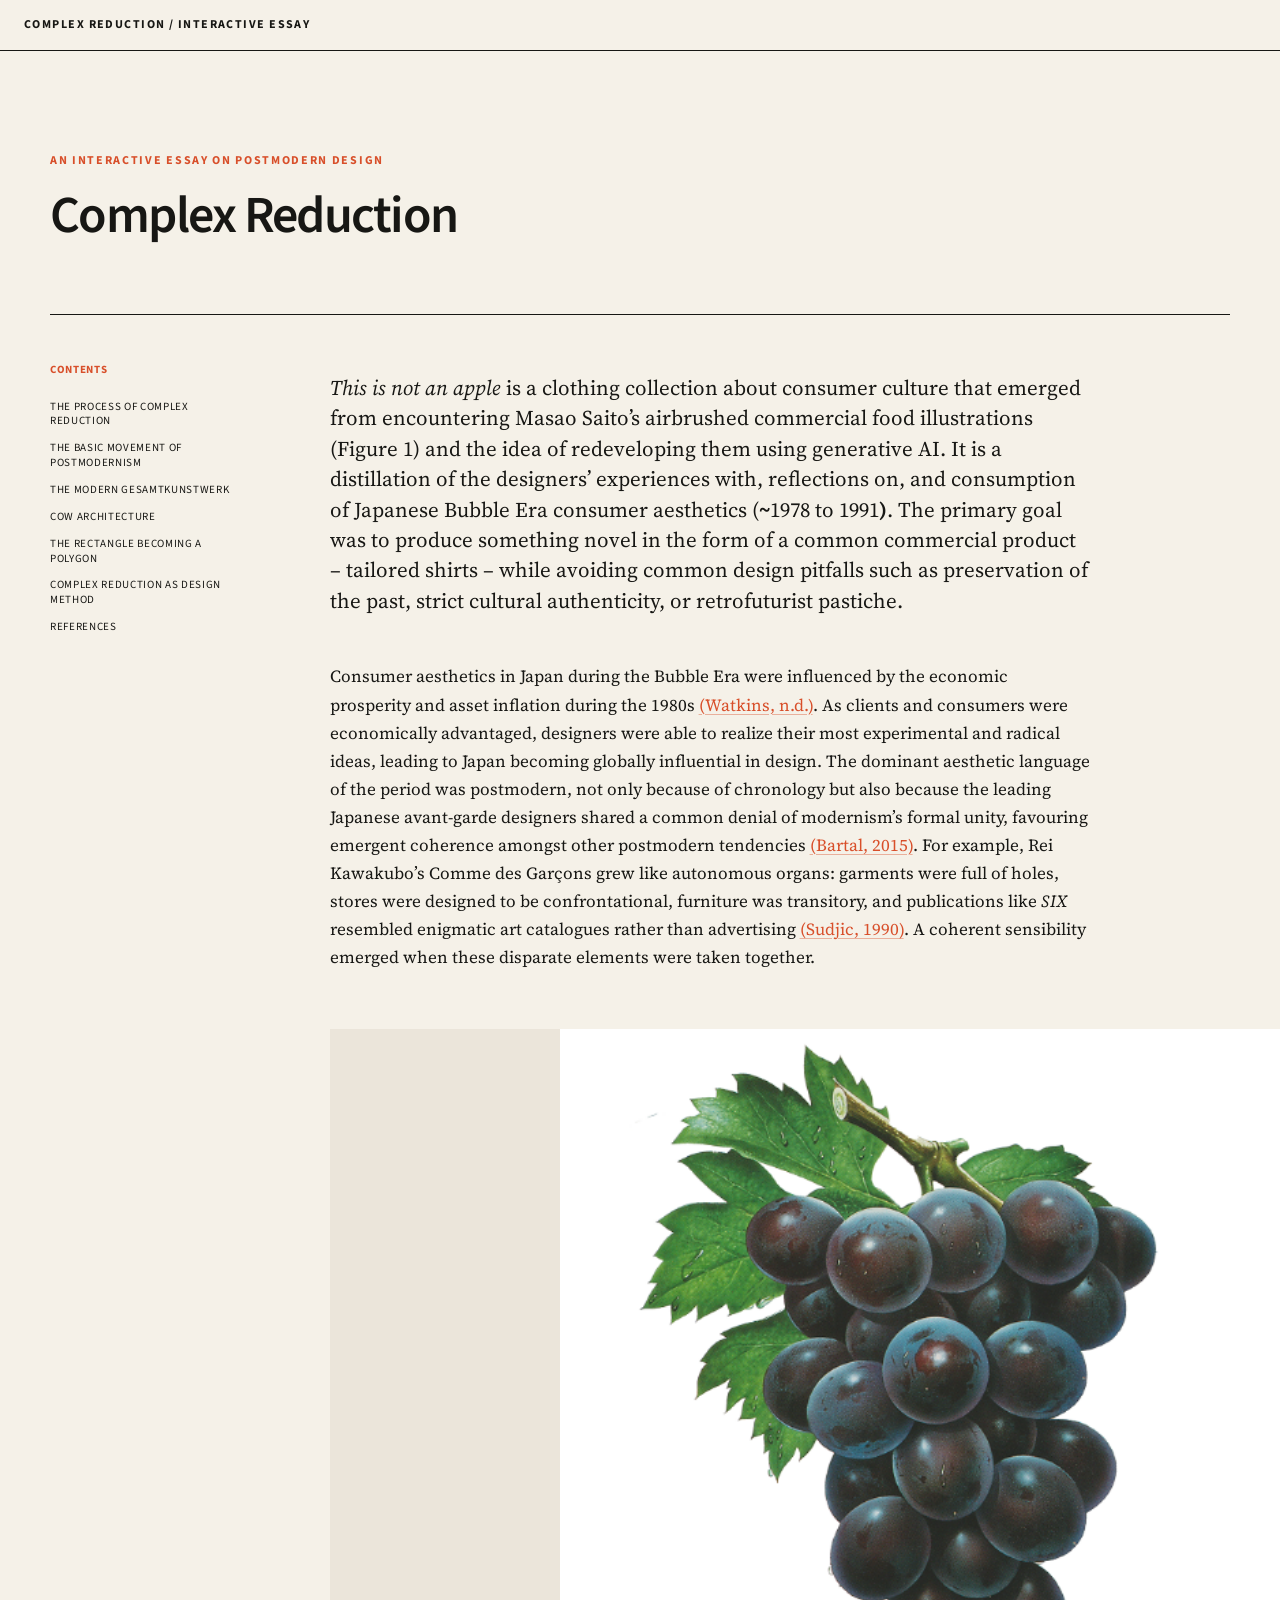
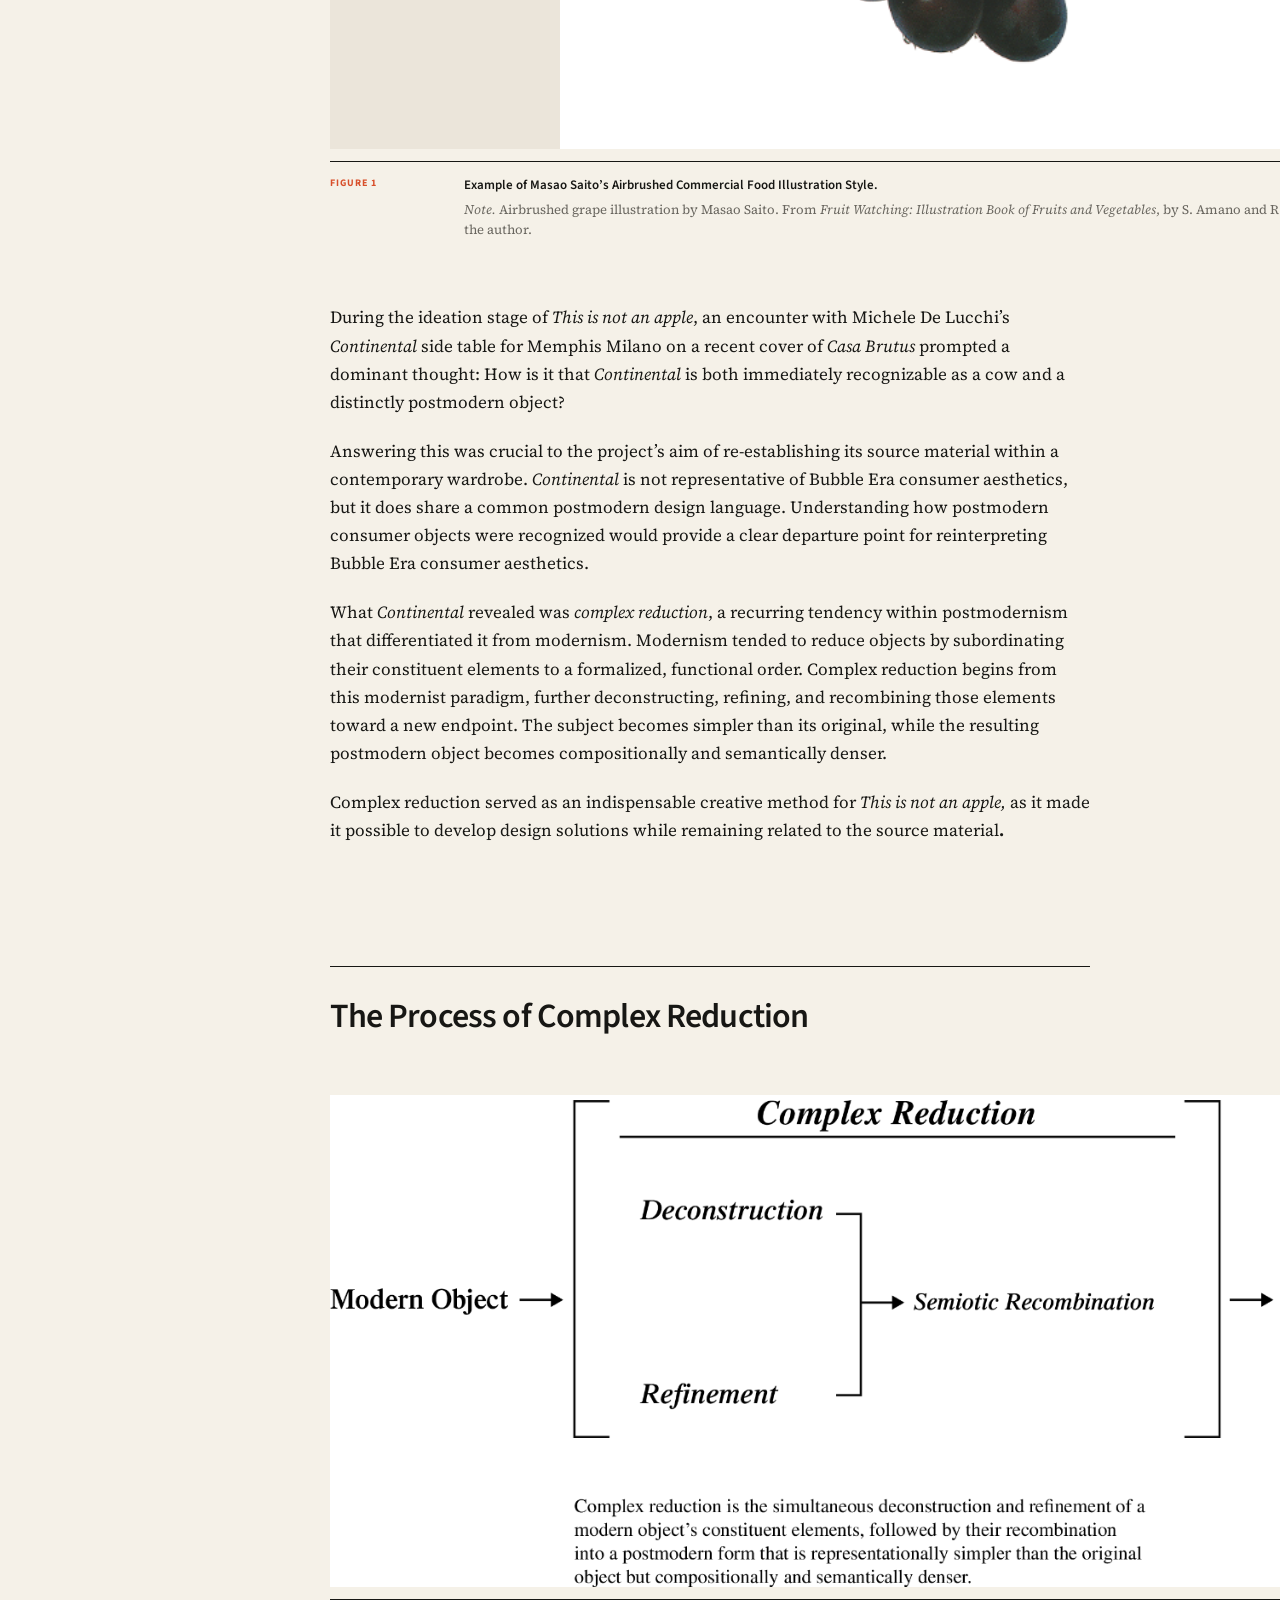
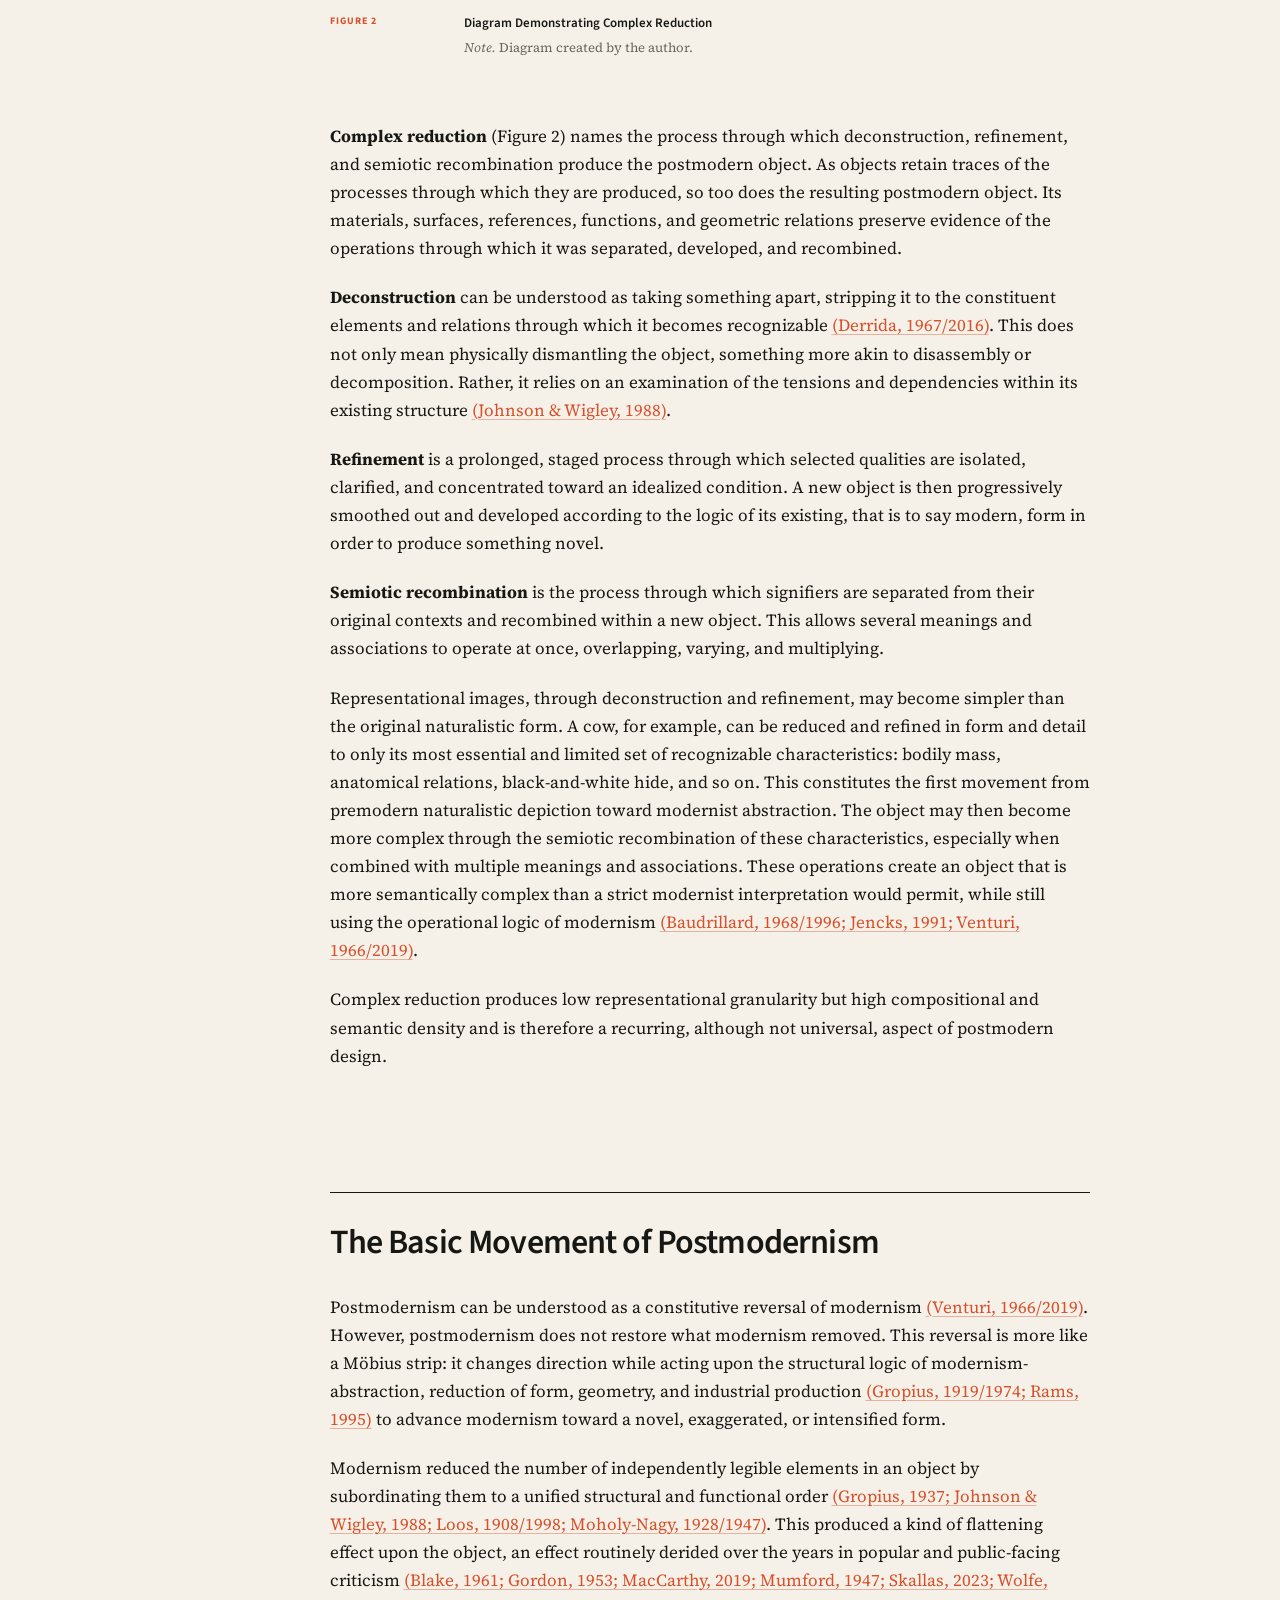
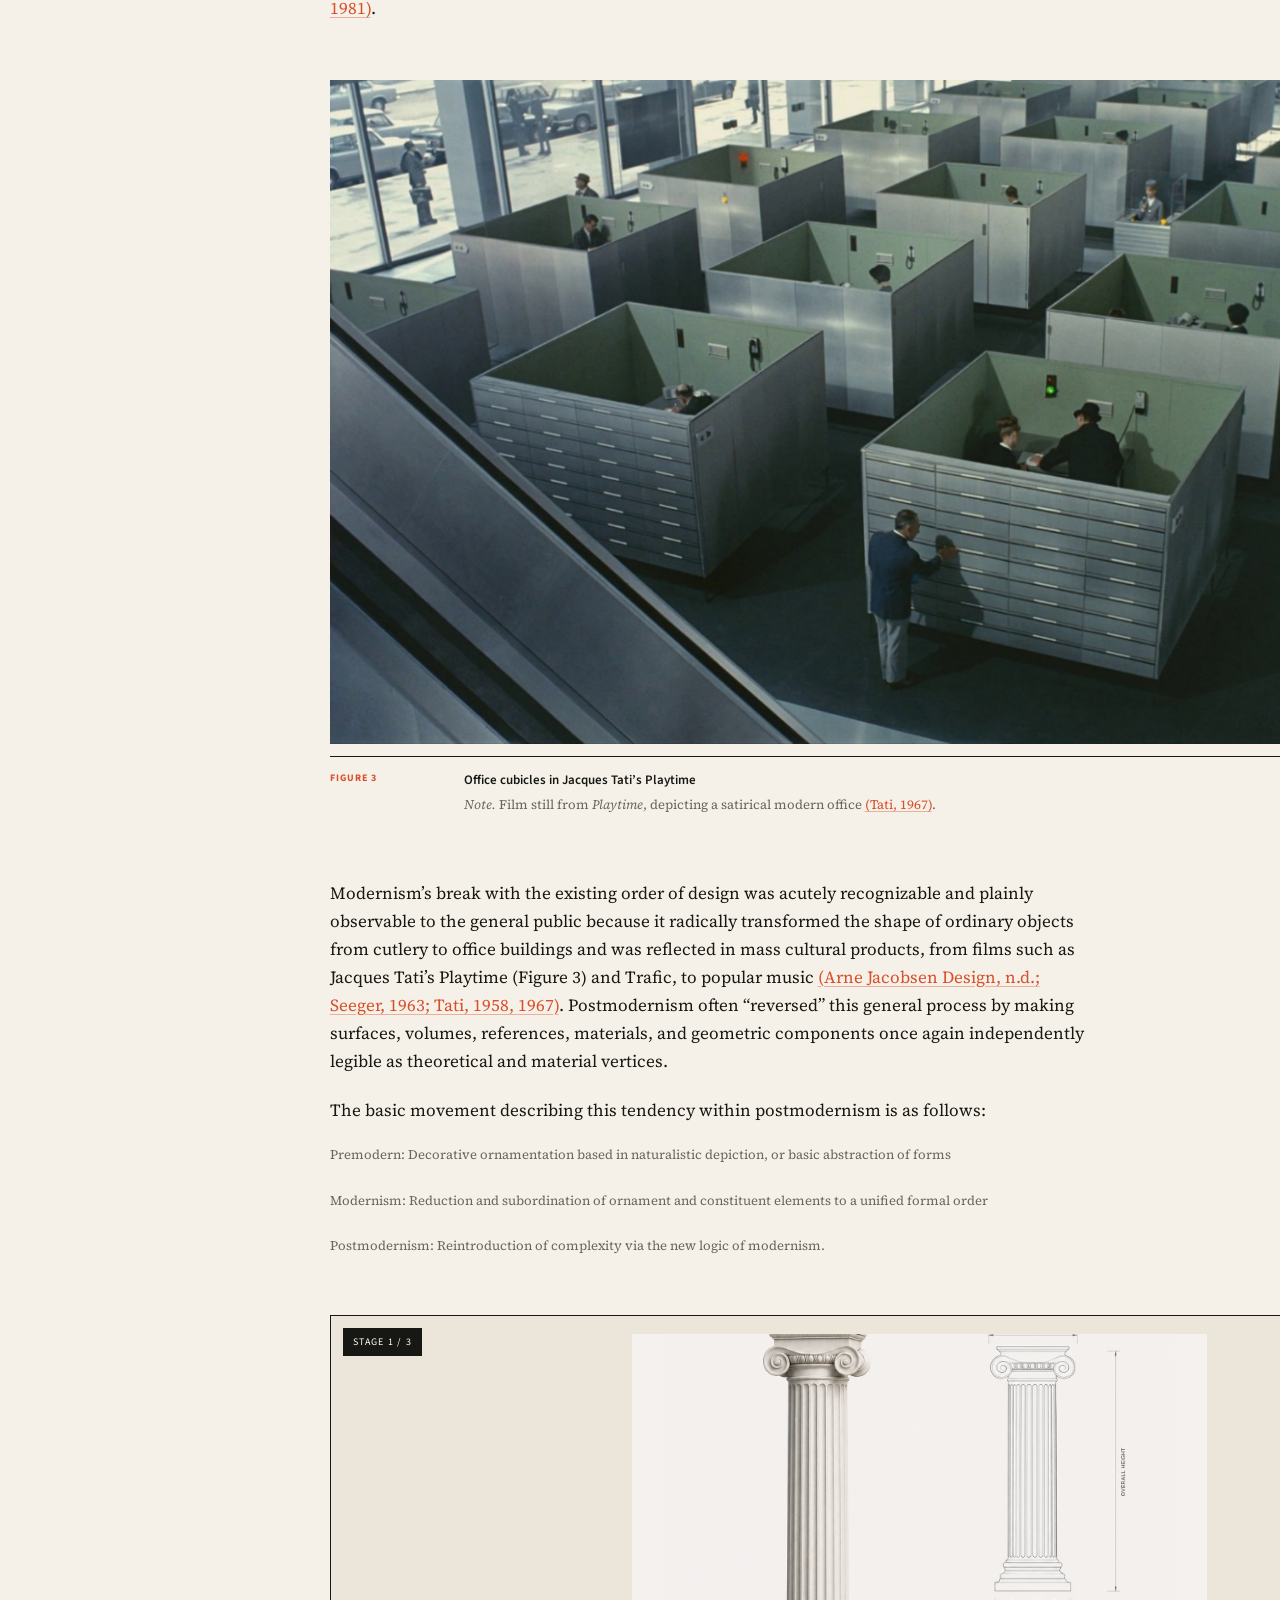
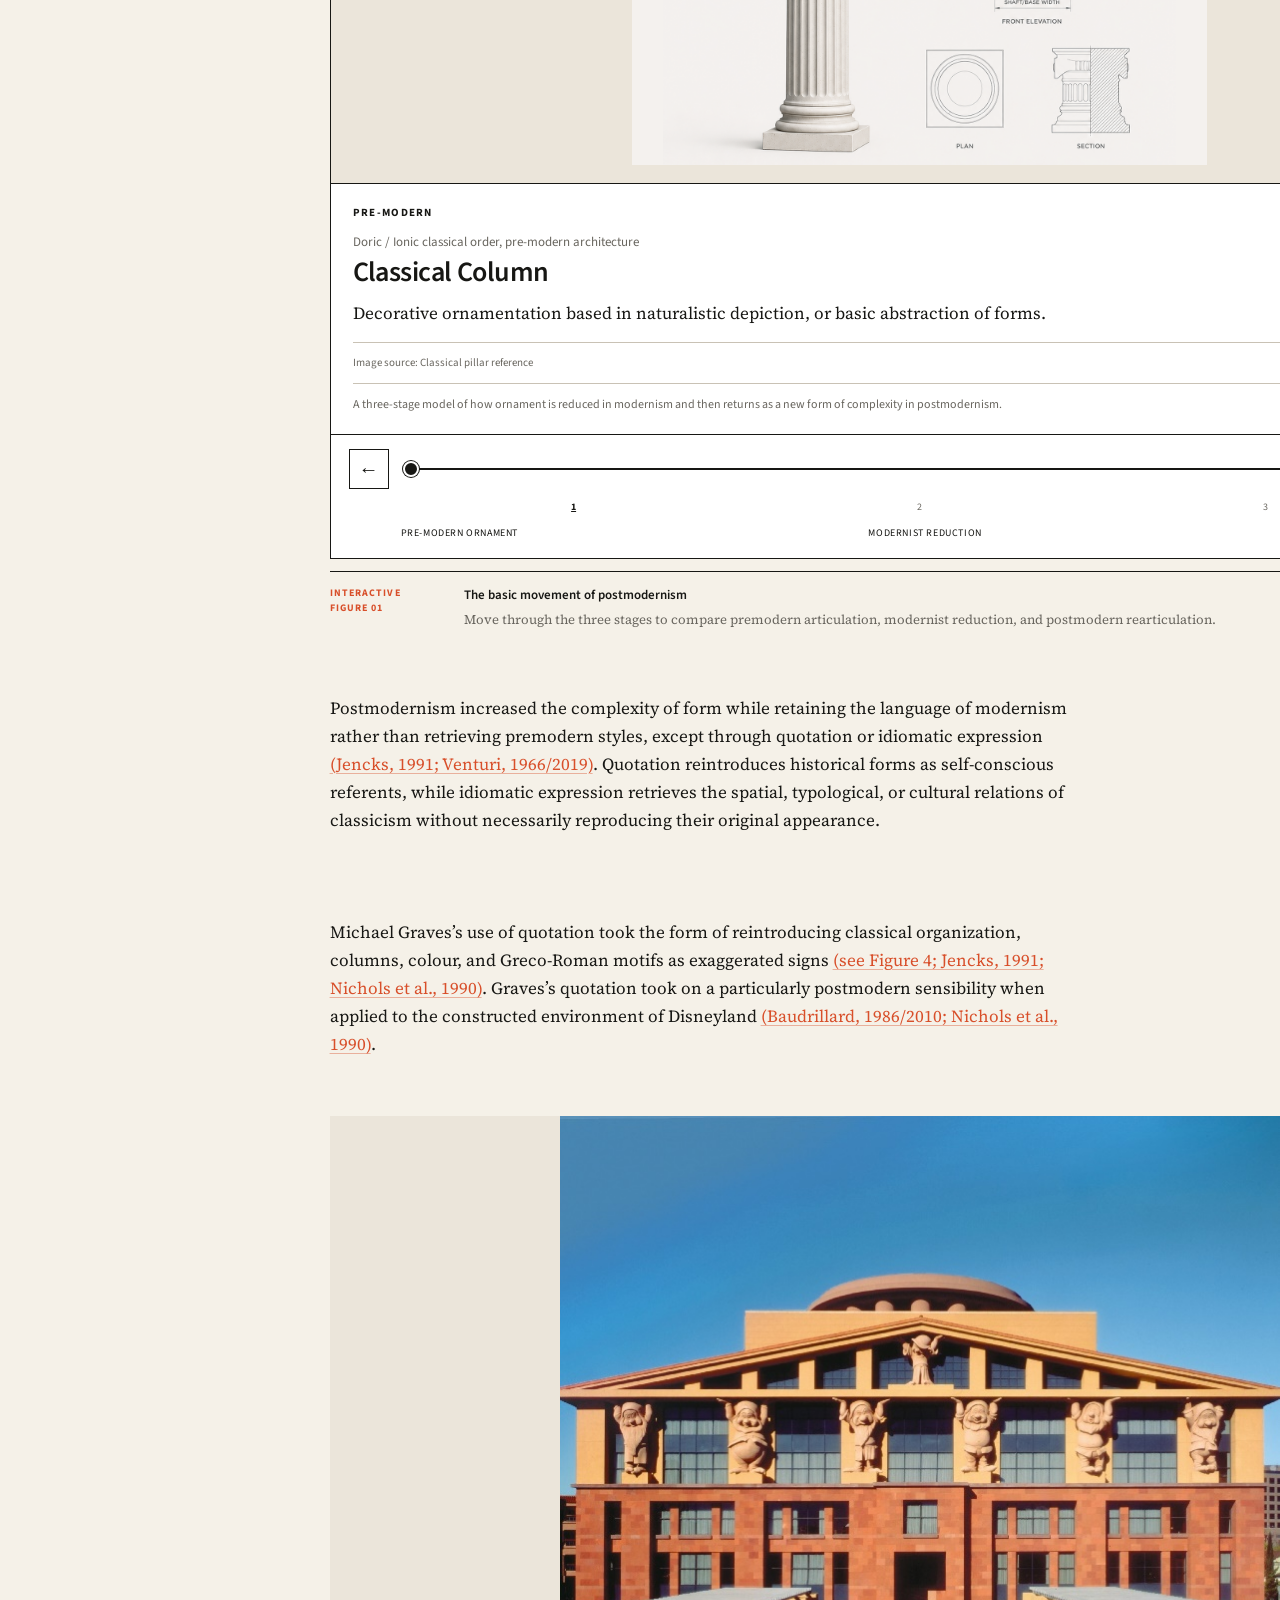
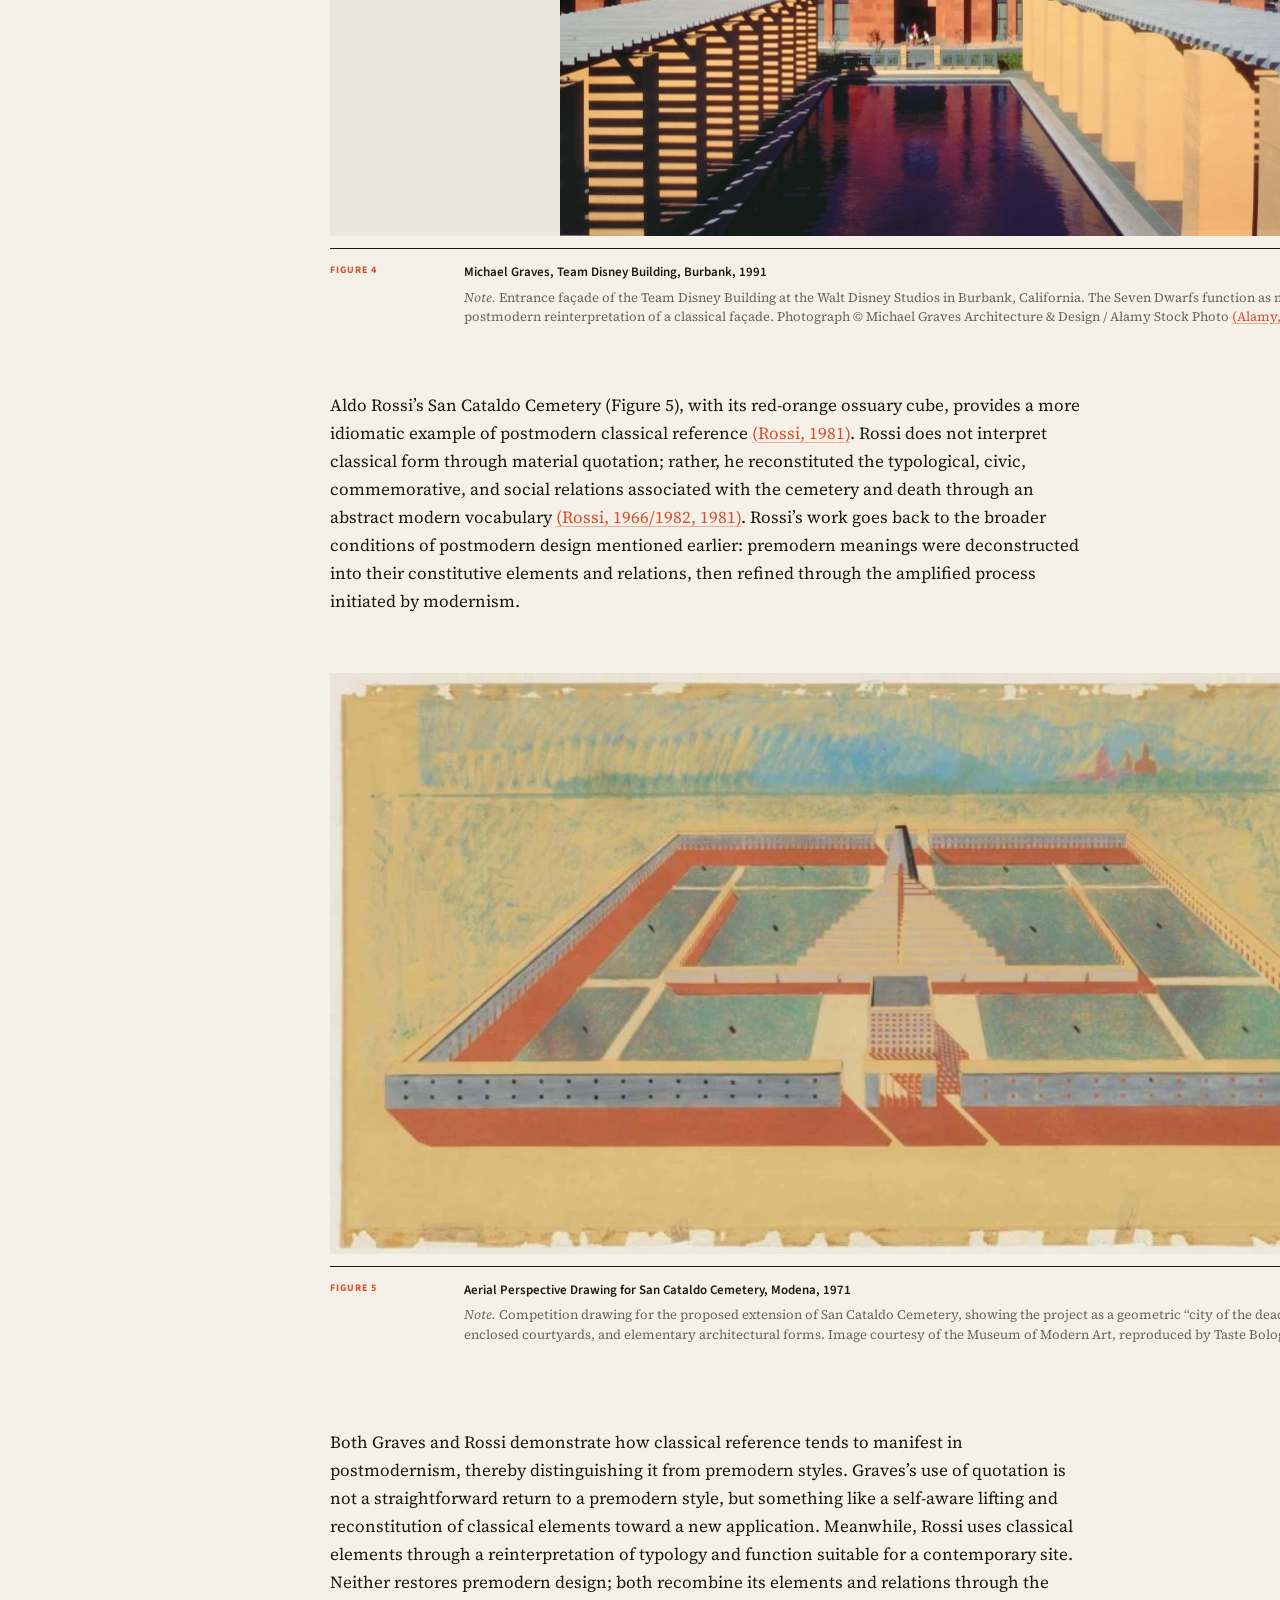
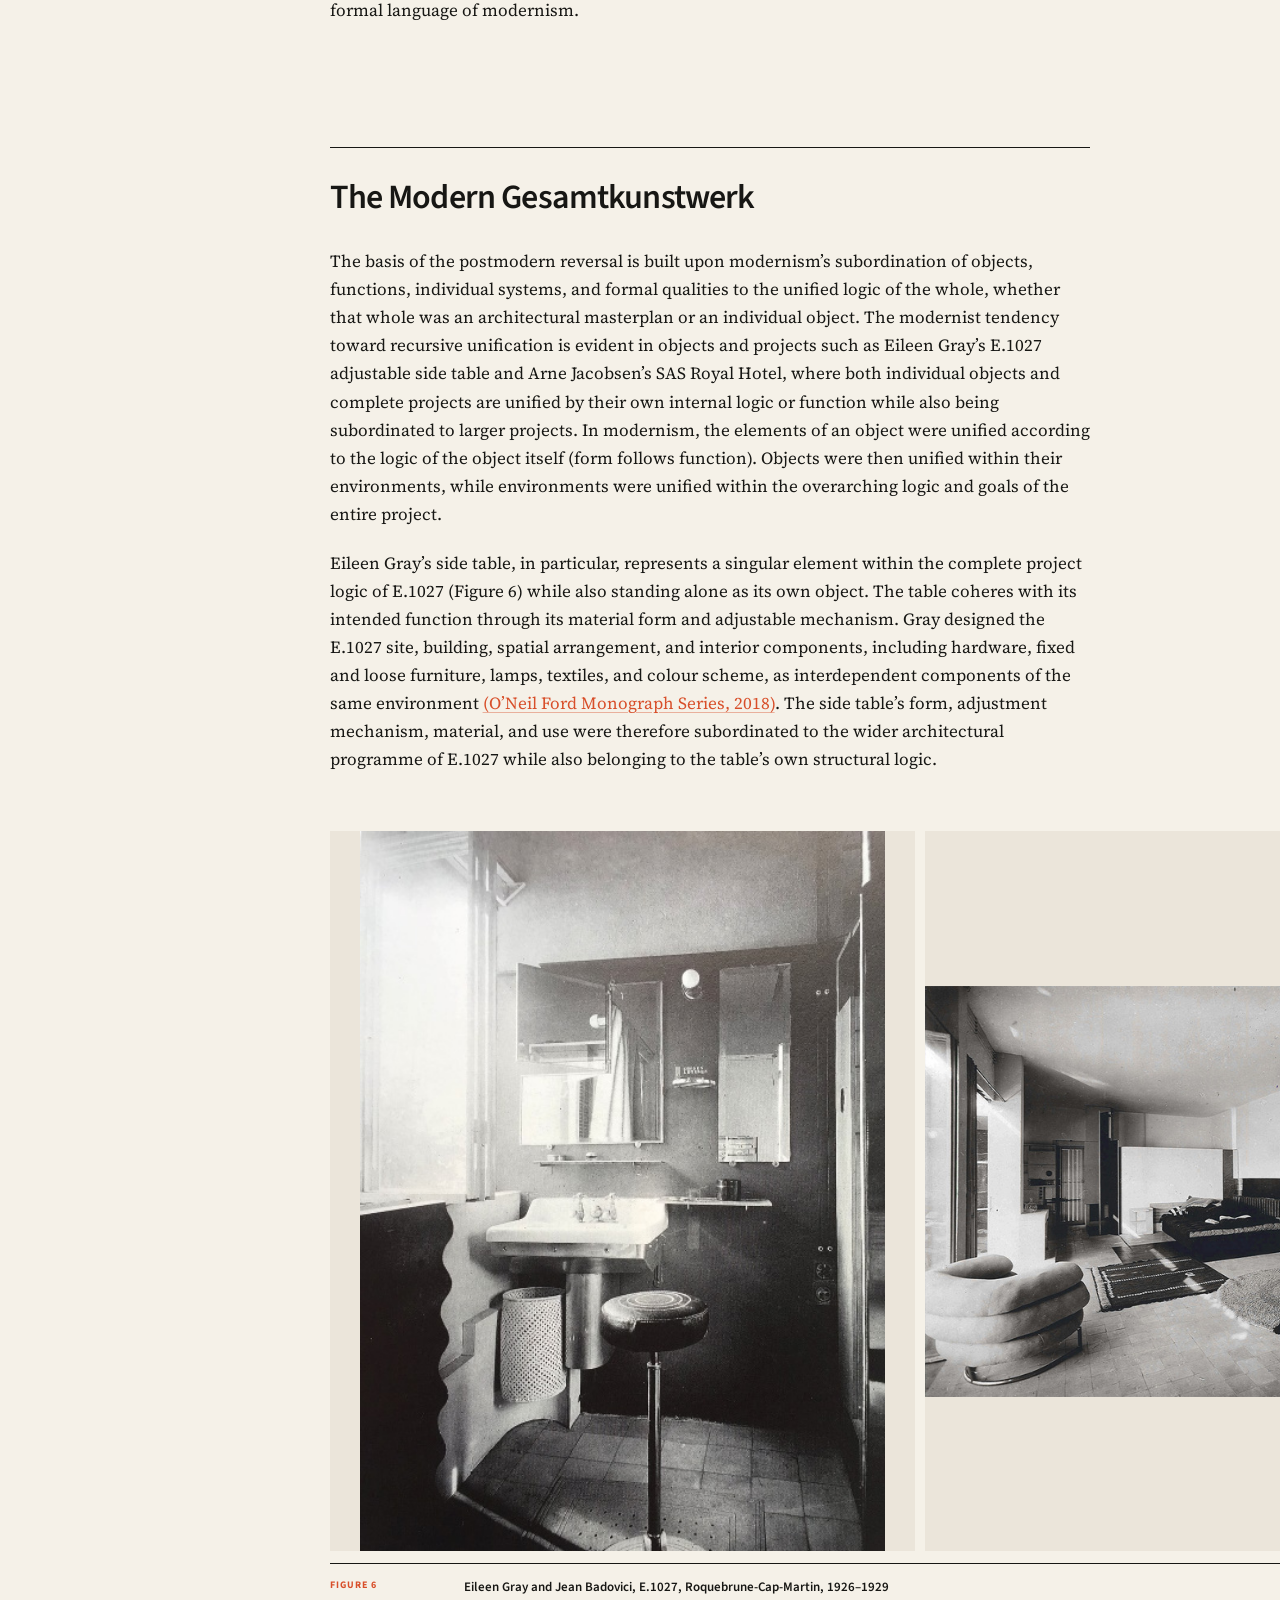
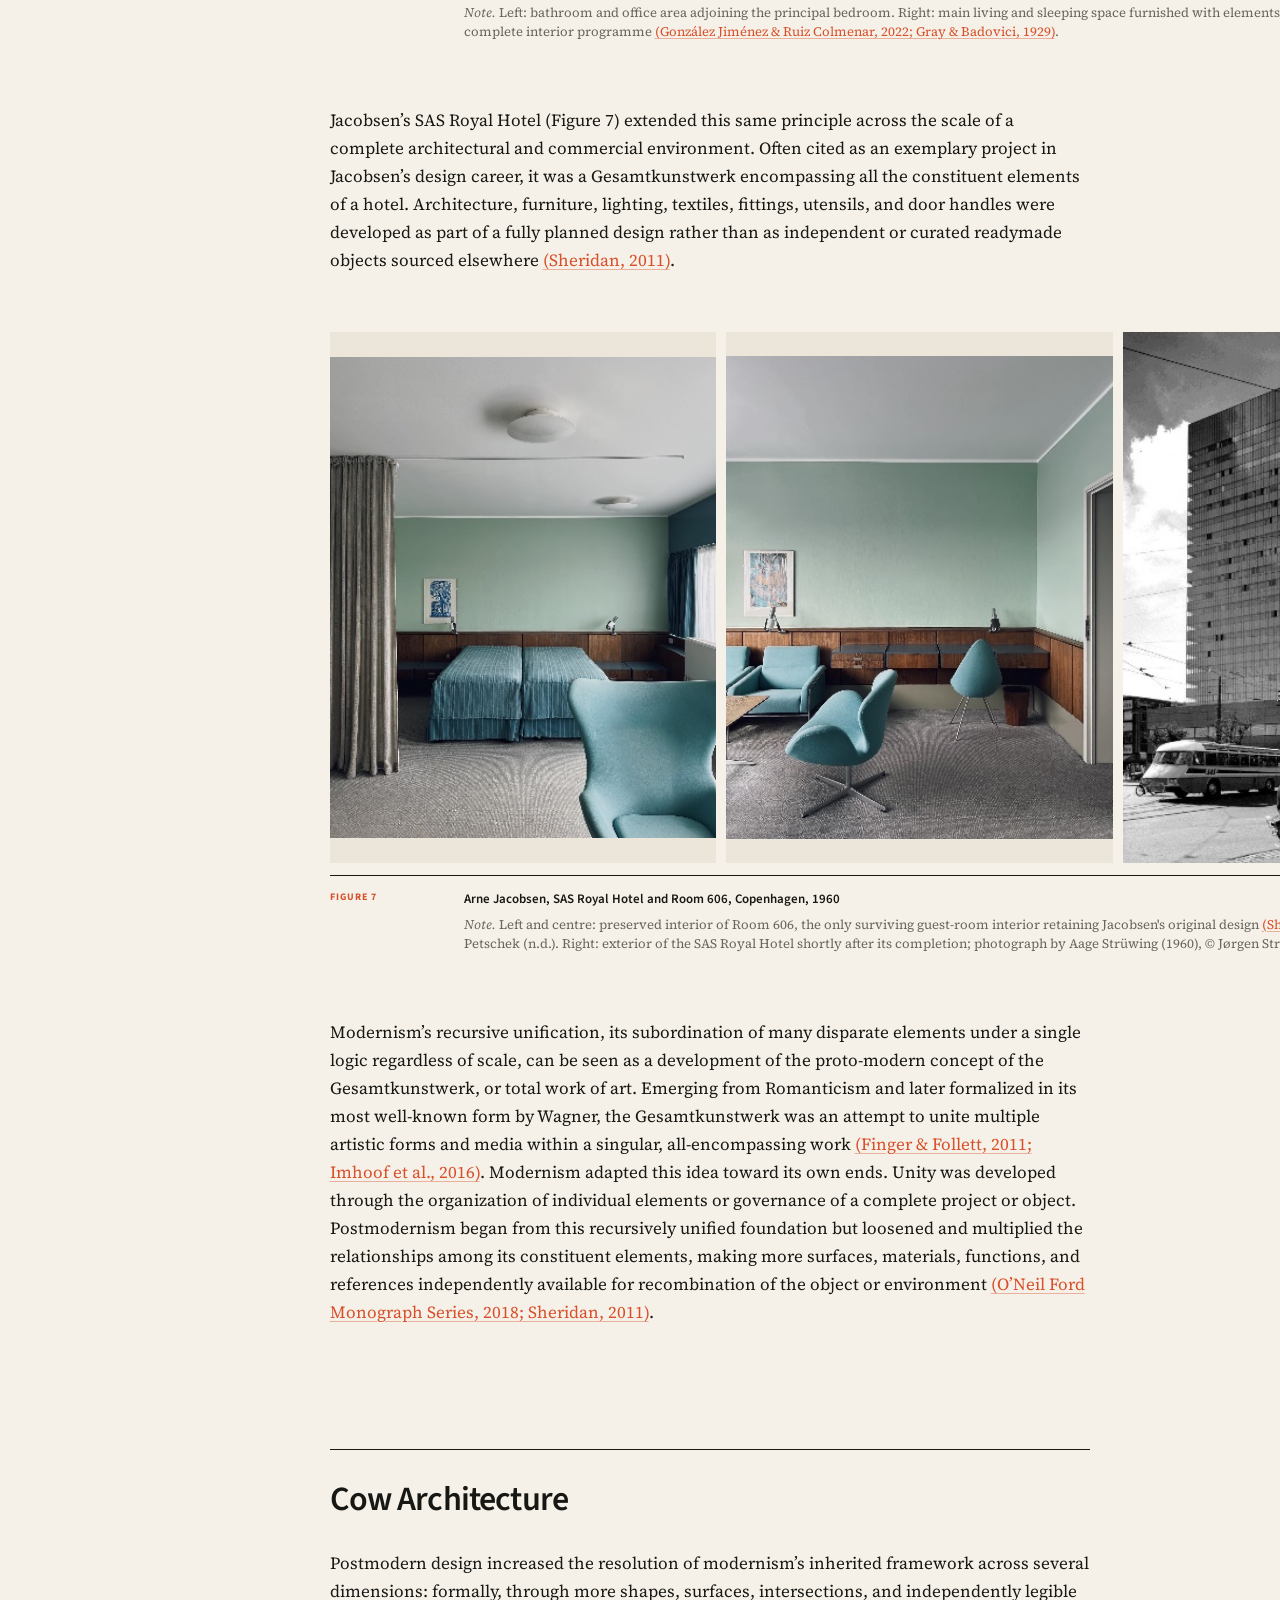
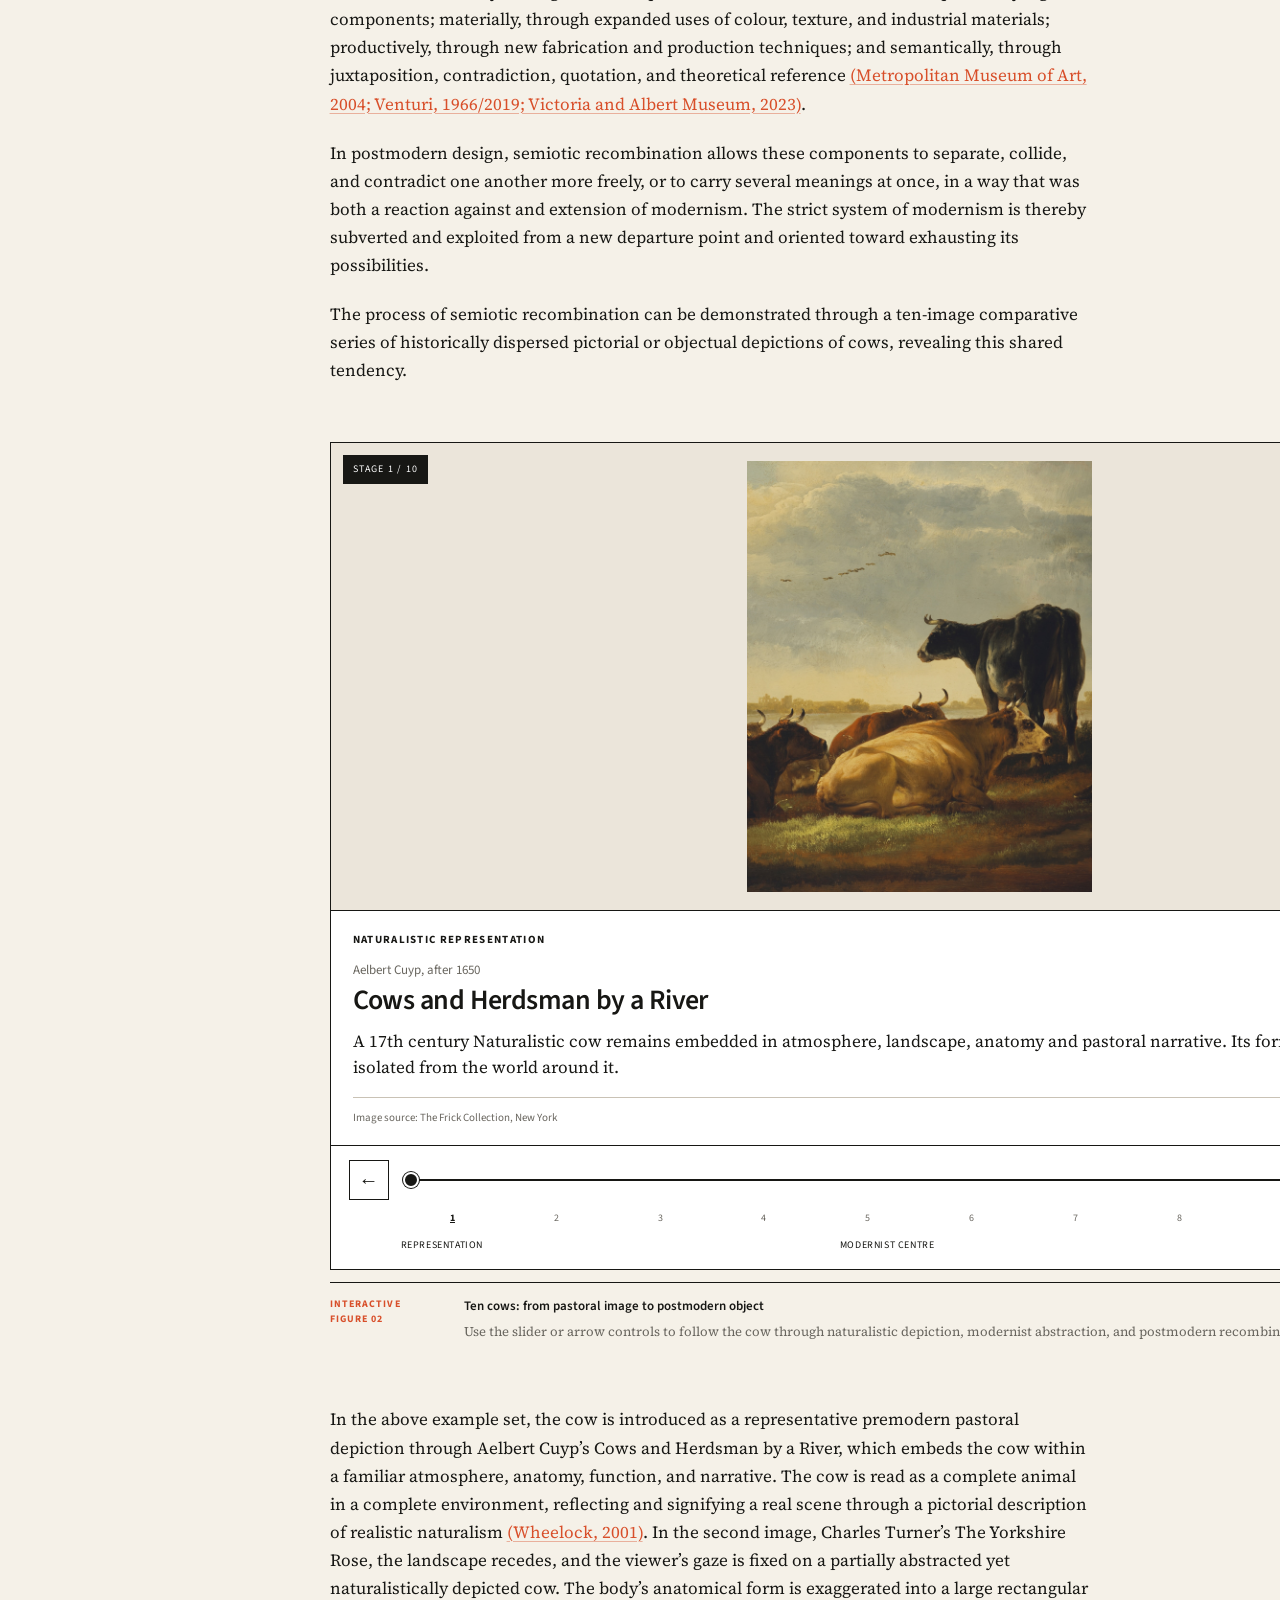
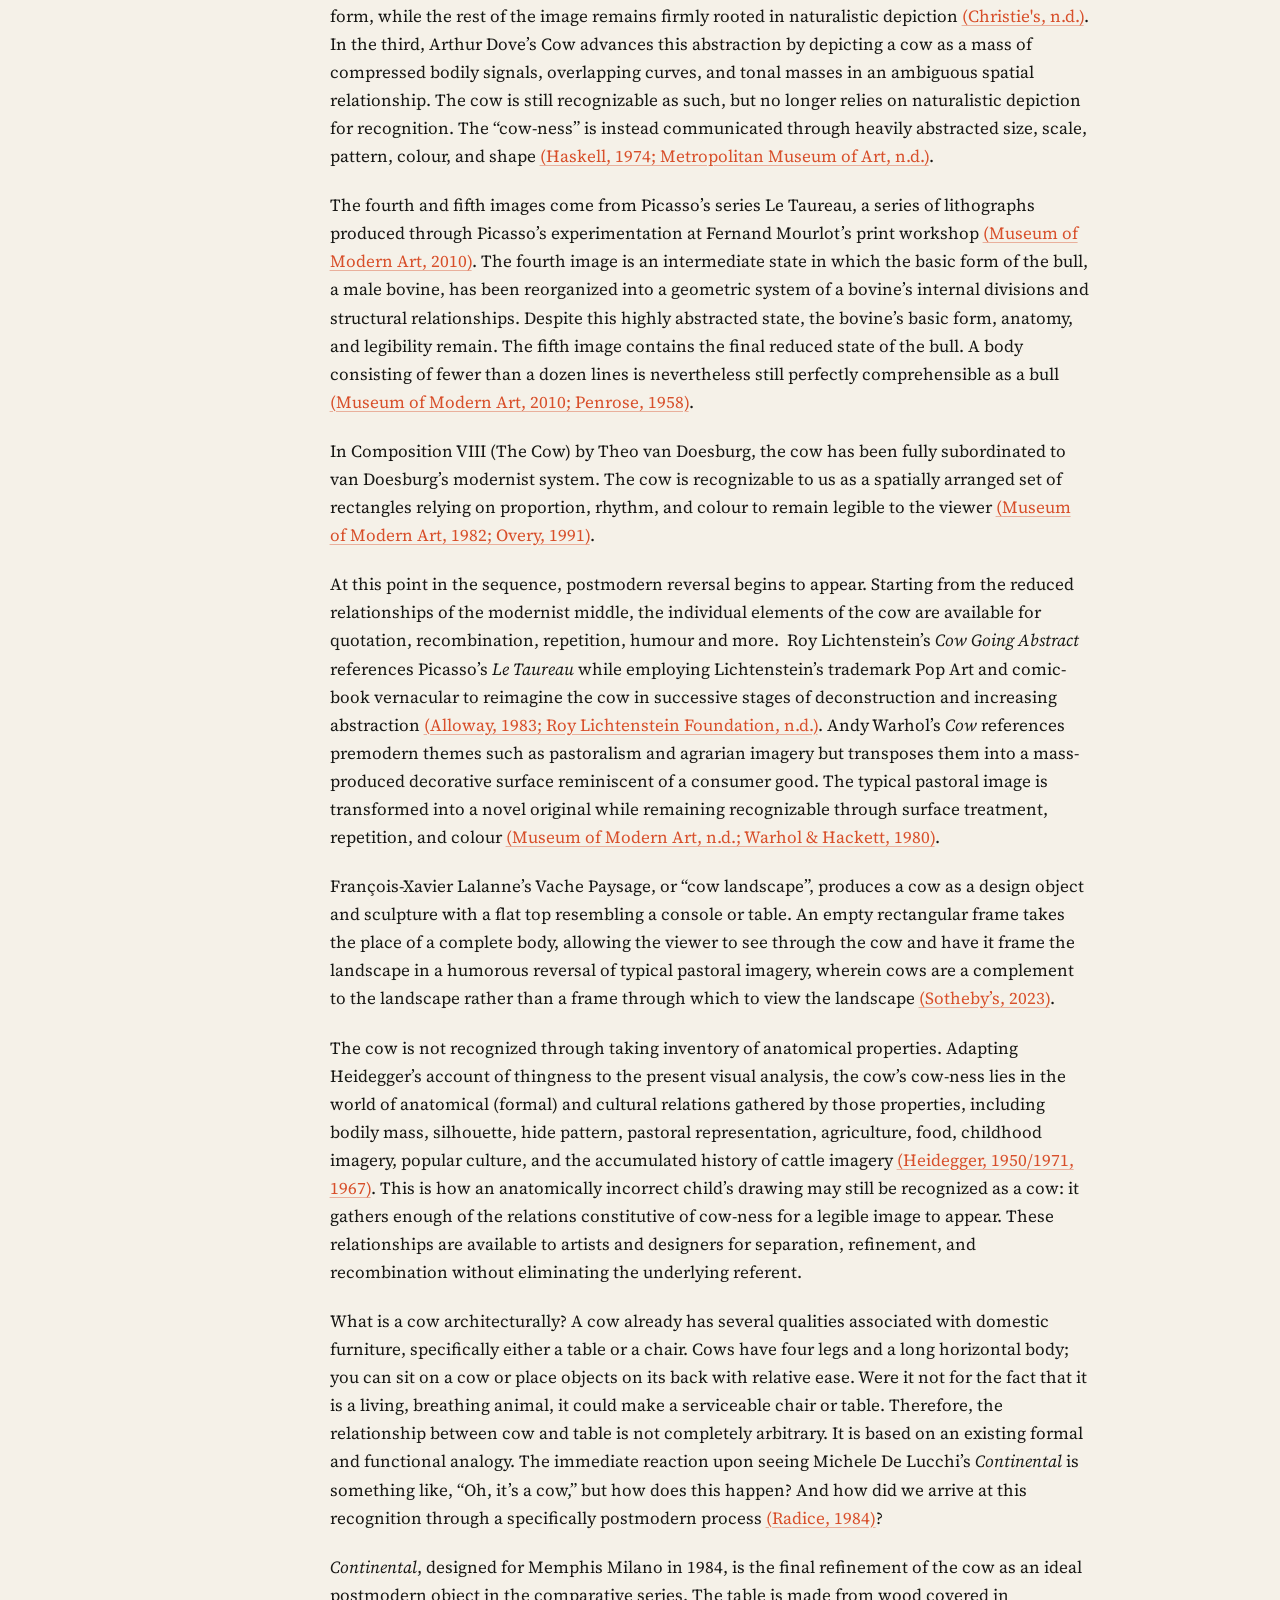
==== commit 806349c3: "Sync essay text from Complex_Reduction_Final_Formatted.docx while preserving figures and interactive" ====
--- a/index.html
+++ b/index.html
@@ -23,25 +23,25 @@
       <strong>Contents</strong>
       <a href="#the-process-of-complex-reduction">The Process of Complex Reduction</a><a href="#the-basic-movement-of-postmodernism">The Basic Movement of Postmodernism</a><a href="#the-modern-gesamtkunstwerk">The Modern Gesamtkunstwerk</a><a href="#cow-architecture">Cow Architecture</a><a href="#the-rectangle-becoming-a-polygon">The Rectangle Becoming a Polygon</a><a href="#complex-reduction-as-design-method">Complex Reduction as Design Method</a><a href="#references">References</a>
     </nav>
-    <article><p class="lead"><em>This is not an apple</em> is a clothing collection about consumer culture that emerged from encountering Masao Saito’s airbrushed commercial food illustrations (Figure 1) and the idea of reproducing and redeveloping them using generative AI for use in a clothing collection. It is a distillation of the designers’ experiences of, reflections on, and consumption of Japanese Bubble Era consumer aesthetics (<strong>~</strong>1978 to 1991<strong>)</strong>. </p><figure class="figure">
-  <div class="figure-images" style="--count:1"><img src="./figures/figure-01/image-1.png" alt="Figure 1: Example of Masao Saito’s airbrushed commercial food illustration style."></div>
+    <article><p class="lead"><em>This is not an apple</em> is a clothing collection about consumer culture that emerged from encountering Masao Saito’s airbrushed commercial food illustrations (Figure 1) and the idea of redeveloping them using generative AI. It is a distillation of the designers’ experiences with, reflections on, and consumption of Japanese Bubble Era consumer aesthetics (<strong>~</strong>1978 to 1991<strong>)</strong>. The primary goal was to produce something novel in the form of a common commercial product – tailored shirts – while avoiding common design pitfalls such as preservation of the past, strict cultural authenticity, or retrofuturist pastiche.  </p><p>Consumer aesthetics in Japan during the Bubble Era were influenced by the economic prosperity and asset inflation during the 1980s<strong> </strong>(Watkins, n.d.). As clients and consumers were economically advantaged, designers were able to realize their most experimental and radical ideas, leading to Japan becoming globally influential in design. The dominant aesthetic language of the period was postmodern, not only because of chronology but also because the leading Japanese avant-garde designers shared a common denial of modernism’s formal unity, favouring emergent coherence amongst other postmodern tendencies (Bartal, 2015). For example, Rei Kawakubo’s Comme des Garçons grew like autonomous organs: garments were full of holes, stores were designed to be confrontational, furniture was transitory, and publications like <em>SIX</em> resembled enigmatic art catalogues rather than advertising (Sudjic, 1990). A coherent sensibility emerged when these disparate elements were taken together.</p><figure class="figure">
+  <div class="figure-images" style="--count:1"><img src="./figures/figure-01/image-1.png" alt="Figure 1: Example of Masao Saito’s Airbrushed Commercial Food Illustration Style."></div>
   <figcaption class="figure-caption">
     <div class="figure-label">Figure 1</div>
     <div>
-      <div class="figure-title">Example of Masao Saito’s airbrushed commercial food illustration style.</div>
+      <div class="figure-title">Example of Masao Saito’s Airbrushed Commercial Food Illustration Style.</div>
       <div class="figure-note"><em>Note.</em> Airbrushed grape illustration by Masao Saito. From <em>Fruit Watching: Illustration Book of Fruits and Vegetables</em>, by S. Amano and R. Suzuki, 1986, Graphic-sha. Scan by the author.</div>
     </div>
   </figcaption>
-</figure><p>During the graphic development and ideation stage of <em>This is not an apple</em>, one dominant and recurring thought arose from an encounter with Michele De Lucchi’s <em>Continental</em> side table. Upon seeing the side table on the cover of<em> Casa Brutus</em>, the object was recognized as both a cow and a distinctly postmodern object. This immediately prompted reflection on how such recognition was possible and what made it unique to postmodernism.</p><p>Answering this was crucial to the project’s aim of re-establishing its source images within a contemporary setting and wardrobe. This meant working within historical reference material while avoiding pure preservation, reproducing the past through ‘authentic cultural depiction,’ and pastiche through retrofuturism. Instead, the project sought to push toward something imaginary and new, taking the form of a common commercial product, tailored shirts. </p><p>What<em> Continental</em> revealed was complex reduction, a recurring tendency within postmodernism. Modernism tended to reduce objects by subordinating their constituent elements to a formalized, functional order. Complex reduction begins from this newly defined modernist paradigm, further deconstructing, refining, and recombining those elements toward a new endpoint. The representational subject therefore becomes simpler than its original, while the resulting postmodern object becomes compositionally and semantically denser.</p><p>Complex reduction was initially observed as a tendency within postmodern design, but it also lent itself as an indispensable creative method for <em>This is not an apple</em>. By identifying precisely how objects historically located within the chosen field of reference operated, it became possible to develop design solutions that produced novel outcomes while remaining related to the source materials and references<strong>. </strong>By clarifying how postmodern objects moved beyond their subjects, complex reduction provided a practical solution to the design problem in <em>This is not an apple</em>: how postmodern consumer aesthetics could be developed beyond their source material rather than preserved or reproduced. In this way, the collection’s source material contained within it the solution to transcending that very source material.  </p><h2 id="the-process-of-complex-reduction">The Process of Complex Reduction</h2><figure class="figure">
-  <div class="figure-images" style="--count:1"><img src="./figures/figure-02/image-1.png" alt="Figure 2: Diagram demonstrating Complex Reduction"></div>
+</figure><p>During the ideation stage of <em>This is not an apple</em>, an encounter with Michele De Lucchi’s <em>Continental</em> side table for Memphis Milano on a recent cover of <em>Casa Brutus</em> prompted a dominant thought: How is it that <em>Continental</em> is both immediately recognizable as a cow and a distinctly postmodern object? </p><p>Answering this was crucial to the project’s aim of re-establishing its source material within a contemporary wardrobe. <em>Continental </em>is not representative of Bubble Era consumer aesthetics, but it does share a common postmodern design language. Understanding how postmodern consumer objects were recognized would provide a clear departure point for reinterpreting Bubble Era consumer aesthetics.</p><p>What<em> Continental</em> revealed was <em>complex reduction</em>, a recurring tendency within postmodernism that differentiated it from modernism. Modernism tended to reduce objects by subordinating their constituent elements to a formalized, functional order. Complex reduction begins from this modernist paradigm, further deconstructing, refining, and recombining those elements toward a new endpoint. The subject becomes simpler than its original, while the resulting postmodern object becomes compositionally and semantically denser.</p><p>Complex reduction served as an indispensable creative method for <em>This is not an apple, </em>as it made it possible to develop design solutions while remaining related to the source material<strong>. </strong> </p><h2 id="the-process-of-complex-reduction">The Process of Complex Reduction</h2><figure class="figure">
+  <div class="figure-images" style="--count:1"><img src="./figures/figure-02/image-1.png" alt="Figure 2: Diagram Demonstrating Complex Reduction"></div>
   <figcaption class="figure-caption">
     <div class="figure-label">Figure 2</div>
     <div>
-      <div class="figure-title">Diagram demonstrating Complex Reduction</div>
+      <div class="figure-title">Diagram Demonstrating Complex Reduction</div>
       <div class="figure-note"><em>Note.</em> Diagram created by the author.</div>
     </div>
   </figcaption>
-</figure><p><strong>Complex reduction</strong> (Figure 2) names the process through which deconstruction, refinement, and semiotic recombination produce the postmodern object. As objects retain traces of the processes through which they are produced, so too does the resulting postmodern object. Its materials, surfaces, references, functions, and geometric relations preserve evidence of the operations through which it was separated, developed, and recombined.</p><p><strong>Deconstruction</strong> can be understood as taking something apart, stripping it to the constituent elements and relations through which it becomes recognizable. It analytically separates the formal, symbolic, and cultural relations through which the object is made legible (Derrida, 1967/2016). This does not only mean physically dismantling the object, something more akin to disassembly or decomposition. Rather, it encompasses exposing the tensions, dependencies, and latent possibilities within its existing structure (Johnson &amp; Wigley, 1988). </p><p><strong>Refinement</strong> is a prolonged, staged process through which selected qualities are isolated, clarified, concentrated, intensified, and adjusted toward a finished or idealized condition. The essential qualities of an object are isolated and separated from one another to some degree; a new object is then progressively smoothed out and developed according to the logic of its existing, that is to say modern, form in order to produce something novel.</p><p><strong>Semiotic recombination</strong> is the process through which signifiers are separated from their original contexts and recombined within a new object. This allows several meanings and associations to operate at once, overlapping, varying, and multiplying.</p><p>Representational images, through deconstruction and refinement, may become simpler than the original naturalistic form. A cow, for example, can be reduced and refined in form and detail to only its most essential and limited set of recognizable characteristics. This constitutes the first movement from premodern naturalistic depiction toward modernist abstraction. The object may then become more complex through the semiotic recombination of these essential and limited characteristics, especially when combined with multiple meanings and associations. These functions create an object that is more semantically complex than a strict modernist interpretation would permit, while still using the operational logic of modernism (Baudrillard, 1968/1996; Jencks, 1991; Venturi, 1966/2019).</p><p>The cow is conceptually deconstructed into a series of culturally and formally recognizable signs: four legs, a horizontal body, bodily mass, a basic silhouette, and a black-and-white hide pattern. Through semiotic recombination, all of the cow’s existing associations become available to the depiction: an animal, a tool, a pattern, and a set of anatomical relations, but also a structure, a piece of furniture, a landscape, a joke, a reference, an idiom, or a conceit.<strong> </strong>Complex reduction produces low representational granularity but high compositional and semantic density and is therefore a recurring, although not universal, aspect of postmodern design.</p><h2 id="the-basic-movement-of-postmodernism">The Basic Movement of Postmodernism</h2><p>Postmodernism can be understood as a constitutive reversal of modernism (Venturi, 1966/2019). However, postmodernism does not restore what modernism removed. This reversal is more like a Möbius strip: it changes direction while acting upon the structural logic of modernism- abstraction, reduction of form, geometry, and industrial production (Gropius, 1919/1974; Rams, 1995) to advance modernism toward a novel, exaggerated, or intensified form.  </p><p>Modernism reduced the number of independently legible elements in an object,  by subordinating them to a unified structural and functional order (Gropius, 1937; Johnson &amp; Wigley, 1988; Loos, 1908/1998; Moholy-Nagy, 1928/1947). This produced a kind of flattening effect upon the object, an effect routinely derided over the years in popular and public-facing criticism (Blake, 1961; Gordon, 1953; MacCarthy, 2019; Mumford, 1947; Skallas, 2023; Wolfe, 1981). </p><figure class="figure">
+</figure><p><strong>Complex reduction</strong> (Figure 2) names the process through which deconstruction, refinement, and semiotic recombination produce the postmodern object. As objects retain traces of the processes through which they are produced, so too does the resulting postmodern object. Its materials, surfaces, references, functions, and geometric relations preserve evidence of the operations through which it was separated, developed, and recombined.</p><p><strong>Deconstruction</strong> can be understood as taking something apart, stripping it to the constituent elements and relations through which it becomes recognizable (Derrida, 1967/2016). This does not only mean physically dismantling the object, something more akin to disassembly or decomposition. Rather, it relies on an examination of the tensions and dependencies within its existing structure (Johnson &amp; Wigley, 1988). </p><p><strong>Refinement</strong> is a prolonged, staged process through which selected qualities are isolated, clarified, and concentrated toward an idealized condition. A new object is then progressively smoothed out and developed according to the logic of its existing, that is to say modern, form in order to produce something novel.</p><p><strong>Semiotic recombination</strong> is the process through which signifiers are separated from their original contexts and recombined within a new object. This allows several meanings and associations to operate at once, overlapping, varying, and multiplying.</p><p>Representational images, through deconstruction and refinement, may become simpler than the original naturalistic form. A cow, for example, can be reduced and refined in form and detail to only its most essential and limited set of recognizable characteristics: bodily mass, anatomical relations, black-and-white hide, and so on. This constitutes the first movement from premodern naturalistic depiction toward modernist abstraction. The object may then become more complex through the semiotic recombination of these characteristics, especially when combined with multiple meanings and associations. These operations create an object that is more semantically complex than a strict modernist interpretation would permit, while still using the operational logic of modernism (Baudrillard, 1968/1996; Jencks, 1991; Venturi, 1966/2019).</p><p>Complex reduction produces low representational granularity but high compositional and semantic density and is therefore a recurring, although not universal, aspect of postmodern design.</p><h2 id="the-basic-movement-of-postmodernism">The Basic Movement of Postmodernism</h2><p>Postmodernism can be understood as a constitutive reversal of modernism (Venturi, 1966/2019). However, postmodernism does not restore what modernism removed. This reversal is more like a Möbius strip: it changes direction while acting upon the structural logic of modernism- abstraction, reduction of form, geometry, and industrial production (Gropius, 1919/1974; Rams, 1995) to advance modernism toward a novel, exaggerated, or intensified form.  </p><p>Modernism reduced the number of independently legible elements in an object by subordinating them to a unified structural and functional order (Gropius, 1937; Johnson &amp; Wigley, 1988; Loos, 1908/1998; Moholy-Nagy, 1928/1947). This produced a kind of flattening effect upon the object, an effect routinely derided over the years in popular and public-facing criticism (Blake, 1961; Gordon, 1953; MacCarthy, 2019; Mumford, 1947; Skallas, 2023; Wolfe, 1981). </p><figure class="figure">
   <div class="figure-images" style="--count:1"><img src="./figures/figure-03/image-1.jpeg" alt="Figure 3: Office cubicles in Jacques Tati’s Playtime"></div>
   <figcaption class="figure-caption">
     <div class="figure-label">Figure 3</div>
@@ -70,16 +70,16 @@
       <div class="figure-note"><em>Note.</em> Entrance façade of the Team Disney Building at the Walt Disney Studios in Burbank, California. The Seven Dwarfs function as monumental caryatids within a postmodern reinterpretation of a classical façade. Photograph © Michael Graves Architecture &amp; Design / Alamy Stock Photo (Alamy, n.d.).</div>
     </div>
   </figcaption>
-</figure><p> Aldo Rossi’s San Cataldo Cemetery (Figure 5), with its red-orange ossuary cube, provides a more idiomatic example of postmodern classical reference (Rossi, 1981). Rossi does not interpret classical form through material quotation; rather, he reconstituted the typological, civic, commemorative, and social relations associated with the cemetery and death through an abstract modern vocabulary (Rossi, 1966/1982, 1981). Rossi’s work goes back to the broader conditions of postmodern design mentioned earlier: premodern meanings were deconstructed into their constitutive elements and relations, then refined through the amplified process initiated by modernism. </p><figure class="figure">
-  <div class="figure-images" style="--count:1"><img src="./figures/figure-05/image-1.jpeg" alt="Figure 5: Aldo Rossi and Gianni Braghieri, aerial perspective drawing for San Cataldo Cemetery, Modena, 1971"></div>
+</figure><p>Aldo Rossi’s San Cataldo Cemetery (Figure 5), with its red-orange ossuary cube, provides a more idiomatic example of postmodern classical reference (Rossi, 1981). Rossi does not interpret classical form through material quotation; rather, he reconstituted the typological, civic, commemorative, and social relations associated with the cemetery and death through an abstract modern vocabulary (Rossi, 1966/1982, 1981). Rossi’s work goes back to the broader conditions of postmodern design mentioned earlier: premodern meanings were deconstructed into their constitutive elements and relations, then refined through the amplified process initiated by modernism. </p><figure class="figure">
+  <div class="figure-images" style="--count:1"><img src="./figures/figure-05/image-1.jpeg" alt="Figure 5: Aerial Perspective Drawing for San Cataldo Cemetery, Modena, 1971"></div>
   <figcaption class="figure-caption">
     <div class="figure-label">Figure 5</div>
     <div>
-      <div class="figure-title">Aldo Rossi and Gianni Braghieri, aerial perspective drawing for San Cataldo Cemetery, Modena, 1971</div>
+      <div class="figure-title">Aerial Perspective Drawing for San Cataldo Cemetery, Modena, 1971</div>
       <div class="figure-note"><em>Note.</em> Competition drawing for the proposed extension of San Cataldo Cemetery, showing the project as a geometric “city of the dead” organized around axial circulation, enclosed courtyards, and elementary architectural forms. Image courtesy of the Museum of Modern Art, reproduced by Taste Bologna (Taste Bologna, 2021).<br /><br /></div>
     </div>
   </figcaption>
-</figure><h2 id="the-modern-gesamtkunstwerk">The Modern Gesamtkunstwerk</h2><p>The basis of the postmodern reversal is built upon modernism’s subordination of objects, functions, individual systems, and formal qualities to the unified logic of the whole, whether that whole was an architectural masterplan or an individual object. The modernist tendency toward recursive unification is evident in objects and projects such as Eileen Gray’s E.1027 adjustable side table and Arne Jacobsen’s SAS Royal Hotel, where both individual objects and complete projects are unified by their own internal logic or function while also being subordinated to larger projects. In modernism, the elements of an object were unified according to the logic of the object itself (form follows function.) Objects were then unified within their environments, while environments were unified within the overarching logic and goals of the entire project.</p><p>Eileen Gray’s side table, in particular, represents a singular element within the complete project logic of E.1027 (Figure 6) while also standing alone as its own object. The table coheres with its intended function through its material form and adjustable mechanism. Gray designed the E.1027 site, building, spatial arrangement, and interior components, including hardware, fixed and loose furniture, lamps, textiles, and colour scheme, as interdependent components of the same environment (O’Neil Ford Monograph Series, 2018). The side table’s form, adjustment mechanism, material, and use were therefore subordinated to the wider architectural programme of E.1027 while also belonging to the table’s own structural logic.</p><figure class="figure">
+</figure><p>Both Graves and Rossi demonstrate how classical reference tends to manifest in postmodernism, thereby distinguishing it from premodern styles. Graves’s use of quotation is not a straightforward return to a premodern style, but something like a self-aware lifting and reconstitution of classical elements toward a new application. Meanwhile, Rossi uses classical elements through a reinterpretation of typology and function suitable for a contemporary site. Neither restores premodern design; both recombine its elements and relations through the formal language of modernism. </p><h2 id="the-modern-gesamtkunstwerk">The Modern Gesamtkunstwerk</h2><p>The basis of the postmodern reversal is built upon modernism’s subordination of objects, functions, individual systems, and formal qualities to the unified logic of the whole, whether that whole was an architectural masterplan or an individual object. The modernist tendency toward recursive unification is evident in objects and projects such as Eileen Gray’s E.1027 adjustable side table and Arne Jacobsen’s SAS Royal Hotel, where both individual objects and complete projects are unified by their own internal logic or function while also being subordinated to larger projects. In modernism, the elements of an object were unified according to the logic of the object itself (form follows function). Objects were then unified within their environments, while environments were unified within the overarching logic and goals of the entire project.</p><p>Eileen Gray’s side table, in particular, represents a singular element within the complete project logic of E.1027 (Figure 6) while also standing alone as its own object. The table coheres with its intended function through its material form and adjustable mechanism. Gray designed the E.1027 site, building, spatial arrangement, and interior components, including hardware, fixed and loose furniture, lamps, textiles, and colour scheme, as interdependent components of the same environment (O’Neil Ford Monograph Series, 2018). The side table’s form, adjustment mechanism, material, and use were therefore subordinated to the wider architectural programme of E.1027 while also belonging to the table’s own structural logic.</p><figure class="figure">
   <div class="figure-images" style="--count:2"><img src="./figures/figure-06/image-1.jpeg" alt="Figure 6: Eileen Gray and Jean Badovici, E.1027, Roquebrune-Cap-Martin, 1926–1929"><img src="./figures/figure-06/image-2.jpeg" alt="Figure 6: Eileen Gray and Jean Badovici, E.1027, Roquebrune-Cap-Martin, 1926–1929"></div>
   <figcaption class="figure-caption">
     <div class="figure-label">Figure 6</div>
@@ -97,7 +97,7 @@
       <div class="figure-note"><em>Note.</em> Left and centre: preserved interior of Room 606, the only surviving guest-room interior retaining Jacobsen&#x27;s original design (Sheridan, 2023); photographs by Eric Petschek (n.d.). Right: exterior of the SAS Royal Hotel shortly after its completion; photograph by Aage Strüwing (1960), © Jørgen Strüwing.</div>
     </div>
   </figcaption>
-</figure><p>Modernism’s recursive unification, its subordination of many disparate elements under a single logic regardless of scale, can be seen as a development of the proto-modern concept of the Gesamtkunstwerk, or total work of art. Emerging from Romanticism and later formalized in its most well-known form by Wagner, the Gesamtkunstwerk was an attempt to unite multiple artistic forms and media within a singular, all-encompassing work (Finger &amp; Follett, 2011; Imhoof et al., 2016). Modernism adapted this idea toward its own ends. Unity was developed through the organization of individual elements or governance of a complete project or object.</p><p>E.1027 and the SAS Royal Hotel demonstrate how the modernist Gesamtkunstwerk subordinated the elements of an individual object to the form and function of that object, while then organizing those objects to conform with the overarching project logic. The individual elements of both the objects and their organization remained legible, but their forms were mediated by the complete object or environment (O’Neil Ford Monograph Series, 2018; Sheridan, 2011). Postmodernism began from this recursively unified foundation but loosened and multiplied the relationships among its constituent elements, making more surfaces, materials, functions, and references independently available for recombination of the object or environment (O’Neil Ford Monograph Series, 2018; Sheridan, 2011).</p><h2 id="cow-architecture">Cow Architecture</h2><p>Postmodern design increased the resolution of modernism’s inherited framework across several dimensions: formally, through more shapes, surfaces, intersections, and independently legible components; materially, through expanded uses of colour, texture, and industrial materials; productively, through new fabrication and production techniques; and semantically, through juxtaposition, contradiction, quotation, and theoretical reference (Metropolitan Museum of Art, 2004; Venturi, 1966/2019; Victoria and Albert Museum, 2023).</p><p>In postmodern design, these components are more freely allowed to separate, collide, contradict one another, or carry several meanings at once in a way that was a reaction to, against, and extension of modernism. This can be called semiotic recombination: the process by which signs, references, functions, and otherwise recognizable formal elements are separated from their original contexts and recombined within a new object, image, or structure, allowing several meanings and associations to operate at once, to overlap, vary, and multiply. The strict system of modernism is thereby subverted and exploited from a new departure point and oriented toward exhausting its possibilities.</p><p>The process of semiotic recombination, which necessarily proceeds from both deconstruction and refinement, can be demonstrated through a ten-image comparative series of pictorial or objectual depictions of cows that, through historically dispersed examples, reveals this shared formal tendency.</p><figure class="interactive">
+</figure><p>Modernism’s recursive unification, its subordination of many disparate elements under a single logic regardless of scale, can be seen as a development of the proto-modern concept of the Gesamtkunstwerk, or total work of art. Emerging from Romanticism and later formalized in its most well-known form by Wagner, the Gesamtkunstwerk was an attempt to unite multiple artistic forms and media within a singular, all-encompassing work (Finger &amp; Follett, 2011; Imhoof et al., 2016). Modernism adapted this idea toward its own ends. Unity was developed through the organization of individual elements or governance of a complete project or object. Postmodernism began from this recursively unified foundation but loosened and multiplied the relationships among its constituent elements, making more surfaces, materials, functions, and references independently available for recombination of the object or environment (O’Neil Ford Monograph Series, 2018; Sheridan, 2011).</p><h2 id="cow-architecture">Cow Architecture</h2><p>Postmodern design increased the resolution of modernism’s inherited framework across several dimensions: formally, through more shapes, surfaces, intersections, and independently legible components; materially, through expanded uses of colour, texture, and industrial materials; productively, through new fabrication and production techniques; and semantically, through juxtaposition, contradiction, quotation, and theoretical reference (Metropolitan Museum of Art, 2004; Venturi, 1966/2019; Victoria and Albert Museum, 2023).</p><p>In postmodern design, semiotic recombination allows these components to separate, collide, and contradict one another more freely, or to carry several meanings at once, in a way that was both a reaction against and extension of modernism. The strict system of modernism is thereby subverted and exploited from a new departure point and oriented toward exhausting its possibilities.</p><p>The process of semiotic recombination can be demonstrated through a ten-image comparative series of historically dispersed pictorial or objectual depictions of cows, revealing this shared tendency.</p><figure class="interactive">
   <div class="interactive-widget" data-slug="cows" tabindex="0"
     aria-label="Ten cows: from pastoral image to postmodern object"></div>
   <figcaption class="interactive-caption">
@@ -108,7 +108,7 @@
       
     </div>
   </figcaption>
-</figure><p>In the above example set, the cow is introduced as a representative premodern pastoral depiction through Aelbert Cuyp’s Cows and Herdsman by a River, which embeds the cow within a familiar atmosphere, anatomy, function, and narrative. The cow is read as a complete animal in a complete environment, reflecting and signifying a real scene through a pictorial description of realistic naturalism (Wheelock, 2001). In the second image, Charles Turner’s The Yorkshire Rose, the landscape recedes, and the viewer’s gaze is fixed on a partially abstracted yet naturalistically depicted cow. The body’s anatomical form is exaggerated into a large rectangular form, while the rest of the image remains firmly rooted in naturalistic depiction (Christie&#x27;s, n.d.). In the third, Arthur Dove’s Cow advances this abstraction by depicting a cow as a mass of compressed bodily signals, overlapping curves, and tonal masses in an ambiguous spatial relationship. The cow is still recognizable as such, but no longer relies on naturalistic depiction for recognition. The “cow-ness” is instead communicated through heavily abstracted size, scale, pattern, colour, and shape (Haskell, 1974; Metropolitan Museum of Art, n.d.).</p><p>The fourth and fifth images come from Picasso’s series Le Taureau, a series of lithographs produced through Picasso’s experimentation at Fernand Mourlot’s print workshop (Museum of Modern Art, 2010). The fourth image is an intermediate state in which the basic form of the bull, a male cow, has been reorganized into an internal geometric system making up the internal divisions and structural relationships of a cow. Despite this highly abstracted state, the basic form, anatomy, and legibility of a cow remain present. The fifth image contains the final reduced state of the bull. A body consisting of fewer than a dozen lines is nevertheless still perfectly comprehensible as a bull (Museum of Modern Art, 2010; Penrose, 1958).</p><p>In Composition VIII (The Cow) by Theo van Doesburg, the cow has been fully subordinated to van Doesburg’s modernist system. The cow is recognizable to us as a spatially arranged set of rectangles relying on proportion, rhythm, and colour to remain legible to the viewer (Museum of Modern Art, 1982; Overy, 1991).</p><p>At this point in the sequence, postmodern reversal begins to appear. Starting from the reduced relationships of the modernist middle, the individual elements of the cow are available for quotation, recombination, repetition, humour and more.  Roy Lichtenstein’s <em>Cow Going Abstract</em> references Picasso’s <em>Le Taureau</em> while employing Lichtenstein’s trademark Pop Art and comic-book vernacular to reimagine the cow in successive stages of deconstruction and increasing abstraction (Alloway, 1983; Roy Lichtenstein Foundation, n.d.). Andy Warhol’s <em>Cow</em> references premodern themes such as pastoralism and agrarian imagery but transposes them into a mass-produced decorative surface reminiscent of a consumer good. The typical pastoral image is transformed into a novel original while remaining recognizable through surface treatment, repetition, and colour (Museum of Modern Art, n.d.; Warhol &amp; Hackett, 1980).</p><p>François-Xavier Lalanne’s Vache Paysage, or “cow landscape”, produces a cow as a design object and sculpture with a flat top resembling a console or table. An empty rectangular frame takes the place of a complete body, allowing the viewer to see through the cow and have it frame the landscape in a humorous reversal of typical pastoral imagery, wherein cows are a complement to the landscape rather than a frame through which to view the landscape (Sotheby’s, 2023).</p><p>The cow is not recognized through taking inventory of anatomical properties. Adapting Heidegger’s account of thingness to the present visual analysis, the cow’s cow-ness lies in the world of anatomical(formal) and cultural relations gathered by those properties, including bodily mass, silhouette, hide pattern, pastoral representation, agriculture, food, childhood imagery, popular culture, and the accumulated history of cattle imagery (Heidegger, 1950/1971, 1967). This is how an anatomically incorrect child’s drawing may still be recognized as a cow: it gathers enough of the relations constitutive of cow-ness for a legible image to appear. These relationships are available to artists and designers for separation, refinement, and recombination without eliminating the underlying referent.</p><p>What is a cow architecturally? A cow already has several qualities associated with domestic furniture, specifically either a table or a chair. Cows have four legs and a long horizontal body; you can sit on a cow or place objects on its back with relative ease. Were it not for the fact that it is a living, breathing animal, it could make a serviceable chair or table. Therefore, the relationship between cow and table is not completely arbitrary. It is based on an existing formal and functional analogy. The immediate reaction upon seeing Michele De Lucchi’s <em>Continental</em> is something like, “Oh, it’s a cow,” but how does this happen? And how did we arrive at this recognition through a specifically postmodern process (Radice, 1984)?</p><p><em>Continental</em>, designed for Memphis Milano in 1984, is the final refinement of the cow as an ideal postmodern object in the comparative series. The table is made from wood covered in decorative laminate and is constructed through the intersection of several independently segmented geometric planes. In Continental, regardless of the creator’s conscious intention, the cow has been reduced to one of its simplest and most recognizable signifiers: its black-and-white hide pattern. The cow’s four legs are compressed into two, the minimum required to preserve the underlying relation, while the body is replaced by a series of intersecting prisms finished in laminate, modifying both material and form similar to van Doesburg’s interpretation. The table does not look literally like a cow, but its pattern, structure, horizontal mass, and supports preserve enough information for the association to remain legible (Radice, 1984). </p><p>The analytic series presented above is an acute example of complex reduction. The cow becomes representationally simpler while the composition becomes more complex in a logically congruent and constrained way. The new complexity is based on the framework produced by the original reduction. Because the cow in <em>Continental</em> has already been understood as a black-and-white biomorphic pattern, a broad horizontal form, and a body supported by paired points of support, the literal anatomy of the cow- four legs as two paired sets, black and white hide pattern, and so on can be recombined into an extremely reduced and abstracted form that contains the basic supporting relations through which the cow remains legible. The set of relationships making up the cow can then be further modified and recombined while retaining its underlying referent and associations (Baudrillard, 1968/1996; Jencks, 1991).</p><h2 id="the-rectangle-becoming-a-polygon">The Rectangle Becoming a Polygon</h2><figure class="interactive">
+</figure><p>In the above example set, the cow is introduced as a representative premodern pastoral depiction through Aelbert Cuyp’s Cows and Herdsman by a River, which embeds the cow within a familiar atmosphere, anatomy, function, and narrative. The cow is read as a complete animal in a complete environment, reflecting and signifying a real scene through a pictorial description of realistic naturalism (Wheelock, 2001). In the second image, Charles Turner’s The Yorkshire Rose, the landscape recedes, and the viewer’s gaze is fixed on a partially abstracted yet naturalistically depicted cow. The body’s anatomical form is exaggerated into a large rectangular form, while the rest of the image remains firmly rooted in naturalistic depiction (Christie&#x27;s, n.d.). In the third, Arthur Dove’s Cow advances this abstraction by depicting a cow as a mass of compressed bodily signals, overlapping curves, and tonal masses in an ambiguous spatial relationship. The cow is still recognizable as such, but no longer relies on naturalistic depiction for recognition. The “cow-ness” is instead communicated through heavily abstracted size, scale, pattern, colour, and shape (Haskell, 1974; Metropolitan Museum of Art, n.d.).</p><p>The fourth and fifth images come from Picasso’s series Le Taureau, a series of lithographs produced through Picasso’s experimentation at Fernand Mourlot’s print workshop (Museum of Modern Art, 2010). The fourth image is an intermediate state in which the basic form of the bull, a male bovine, has been reorganized into a geometric system of a bovine’s internal divisions and structural relationships. Despite this highly abstracted state, the bovine’s basic form, anatomy, and legibility remain. The fifth image contains the final reduced state of the bull. A body consisting of fewer than a dozen lines is nevertheless still perfectly comprehensible as a bull (Museum of Modern Art, 2010; Penrose, 1958).</p><p>In Composition VIII (The Cow) by Theo van Doesburg, the cow has been fully subordinated to van Doesburg’s modernist system. The cow is recognizable to us as a spatially arranged set of rectangles relying on proportion, rhythm, and colour to remain legible to the viewer (Museum of Modern Art, 1982; Overy, 1991).</p><p>At this point in the sequence, postmodern reversal begins to appear. Starting from the reduced relationships of the modernist middle, the individual elements of the cow are available for quotation, recombination, repetition, humour and more.  Roy Lichtenstein’s <em>Cow Going Abstract</em> references Picasso’s <em>Le Taureau</em> while employing Lichtenstein’s trademark Pop Art and comic-book vernacular to reimagine the cow in successive stages of deconstruction and increasing abstraction (Alloway, 1983; Roy Lichtenstein Foundation, n.d.). Andy Warhol’s <em>Cow</em> references premodern themes such as pastoralism and agrarian imagery but transposes them into a mass-produced decorative surface reminiscent of a consumer good. The typical pastoral image is transformed into a novel original while remaining recognizable through surface treatment, repetition, and colour (Museum of Modern Art, n.d.; Warhol &amp; Hackett, 1980).</p><p>François-Xavier Lalanne’s Vache Paysage, or “cow landscape”, produces a cow as a design object and sculpture with a flat top resembling a console or table. An empty rectangular frame takes the place of a complete body, allowing the viewer to see through the cow and have it frame the landscape in a humorous reversal of typical pastoral imagery, wherein cows are a complement to the landscape rather than a frame through which to view the landscape (Sotheby’s, 2023).</p><p>The cow is not recognized through taking inventory of anatomical properties. Adapting Heidegger’s account of thingness to the present visual analysis, the cow’s cow-ness lies in the world of anatomical (formal) and cultural relations gathered by those properties, including bodily mass, silhouette, hide pattern, pastoral representation, agriculture, food, childhood imagery, popular culture, and the accumulated history of cattle imagery (Heidegger, 1950/1971, 1967). This is how an anatomically incorrect child’s drawing may still be recognized as a cow: it gathers enough of the relations constitutive of cow-ness for a legible image to appear. These relationships are available to artists and designers for separation, refinement, and recombination without eliminating the underlying referent.</p><p>What is a cow architecturally? A cow already has several qualities associated with domestic furniture, specifically either a table or a chair. Cows have four legs and a long horizontal body; you can sit on a cow or place objects on its back with relative ease. Were it not for the fact that it is a living, breathing animal, it could make a serviceable chair or table. Therefore, the relationship between cow and table is not completely arbitrary. It is based on an existing formal and functional analogy. The immediate reaction upon seeing Michele De Lucchi’s <em>Continental</em> is something like, “Oh, it’s a cow,” but how does this happen? And how did we arrive at this recognition through a specifically postmodern process (Radice, 1984)?</p><p><em>Continental</em>, designed for Memphis Milano in 1984, is the final refinement of the cow as an ideal postmodern object in the comparative series. The table is made from wood covered in decorative laminate and is constructed through the intersection of several independently segmented geometric planes. In Continental, regardless of the creator’s conscious intention, the cow has been reduced to one of its simplest and most recognizable signifiers: its black-and-white hide pattern. The cow’s four legs are compressed into two, the minimum required to preserve the underlying relation, while a series of intersecting prisms replace the body finished in laminate, modifying both material and form like van Doesburg’s interpretation. The table does not look literally like a cow, but its pattern, structure, horizontal mass, and supports preserve enough information for the association to remain legible (Radice, 1984). </p><p>The analytic series presented above is an acute example of complex reduction. The cow becomes representationally simpler while the composition becomes more complex in a logically congruent and constrained way. The set of relationships making up the cow can then be further modified and recombined while retaining its underlying referent and associations (Baudrillard, 1968/1996; Jencks, 1991).</p><h2 id="the-rectangle-becoming-a-polygon">The Rectangle Becoming a Polygon</h2><figure class="interactive">
   <div class="interactive-widget" data-slug="columns" tabindex="0"
     aria-label="The rectangle becoming a polygon"></div>
   <figcaption class="interactive-caption">
@@ -119,7 +119,7 @@
       <p class="interactive-note"><em>Note.</em> The rectangle becoming a polygon is a visual shorthand, not a diagnostic or totalizing theory of postmodernism. In other examples, this increase can be seen in surface, colour, material, quotation, function, or symbolism rather than through a literal increase in the number or complexity of vertices.</p>
     </div>
   </figcaption>
-</figure><p>The movement from modernism to postmodernism as demonstrated in the ten-image analytical series can be summarized as the shift from a rectangle to a polygon. If the modernist object is geometric, reduced to its basic essential elements, the postmodern parallel increases the number of visible vertices, angles, surfaces, patterns, materials, and intersections. Working from the starting point of a modernism-reduced framework, it increases the number of independently legible elements and relations within the object (Jencks, 1991).</p><p> This shift was also conditioned by changes in the technological environment. Technology does not simply provide artists and designers with a neutral set of tools. It changes the scale, pace, and pattern through which cultural forms can be produced (McLuhan, 1964). Technological development did not create postmodernism’s tendency toward fragmentation, multiplicity, contradiction, or excess; it opened new possibilities that artists and designers then exploited, according to tendencies already present within modernist culture (Carpo, 2011; Lynn, 1999).  </p><p>Therefore, postmodern design does not merely reverse what modernism removed. It takes the results of that reduction as a departure point, taking apart its assumptions, ideas, and mechanisms, then accelerating, multiplying, and collapsing those elements into new forms. Through complex reduction, the represented subject becomes simpler than its naturalistic referent while becoming more compositionally and semantically complex than a strict modernist conception of that subject. The cow becomes less of a cow as a biological image, but more densely cow-like as a sign. The column does not return to a classical form, except through quotation; it becomes a complex polygon either through surface, meaning, or both. In postmodernism, the act of reduction becomes complex. </p><h2 id="complex-reduction-as-design-method">Complex Reduction as Design Method</h2><p>In <em>This is not an apple</em>, understanding complex reduction allowed the designers to more clearly identify and reconstitute the set of relations present in Bubble Era consumer goods. Rather than preserving or reproducing the collection&#x27;s source material, complex reduction was used to deconstruct, refine, and recombine its formal and cultural elements, particularly in the collection&#x27;s graphic development.</p><p>In terms of graphic development, the original scans of Masao Saito&#x27;s work were run through generative AI tools to produce images of items he had never illustrated, including specific crab compositions, new forms of apples, and denser floral blooms incorporating fruit and blossoms. These images were generated in the same illustration style as Saito&#x27;s work but gradually drifted from the original source material, resembling some of the styles and motifs, especially flowers, present in the work of other Bubble Era airbrush artists, such as Saeko Tsumura. Flowers were a natural extension of fruit, but the vast majority of these explorations were rejected as too prosaic and as belonging to a different visual language altogether. Tsumura&#x27;s best-known work drew upon an older pinup vocabulary, while flowers were generally not consumed in the same way as food or other cultural products and were therefore chronologically and conceptually inappropriate for the collection (MR. High Fashion, 1991; People&#x27;s Graphic Design Archive, 2022a, 2022b).</p><p>Despite the obvious differences from Saito’s original work, the generations were insufficiently developed to meet the collection&#x27;s end goal. They felt too close to a simple reflection or preservation of the source material rather than something truly original or additive. In fact, the most compelling images from the initial generations were those that accidentally revealed the process of generative AI in overt or obvious ways: crabs with too many limbs, apples with too many leaves, food with bizarre, surreal, or unnatural anatomy, and illustrations of pork belly in proportions that would never actually exist in a grocery store.</p><p>The second and third rounds of image generation were therefore designed precisely to exploit and accelerate these &quot;failings&quot; of generative AI and to &quot;lean into&quot; the medium as a deliberate design decision. In the first round, the prompts produced unexpected and unrealistic results purely by accident or due to imprecision. Many of the cheese generations did not quite look like cheese, instead appearing much greasier than actual cheese, while fish generations lacked the correct texture or resolution to be usable. During the first round, it became clear that what could be produced that was genuinely new, or at least significantly more compelling than simple reproduction, came from ‘breaking’  the AI&#x27;s attempts to produce the desired subject realistically. The process was like asking an intern to create a specific item in a specific style while deliberately introducing ambiguity, juxtaposition, or uncertainty in order to produce more novel results.</p><p>One of the threads used to &quot;break&quot; the realism of the AI came from considering the rectangle-becoming-a-polygon summary and encountering the cover of George Benson&#x27;s <em>The Shape of Things to Come</em>, which contains a graphic arrangement of basic three-dimensional shapes (Benson, 1968). In addition to pushing the range and complexity of the objects generated from simple food products, sets of prompts shifted toward creating illustrations that forced objects to conform to strict polygonal forms such as cubes, cones, prisms, and truncated pyramids. New textures were introduced to increase the complexity of relations and induce confusion in the viewer. One compelling quality of generative AI is its ability to create disorienting images that appear familiar but have no clear point of reference, making them nearly impossible to focus on or fully resolve. Attempting to capture this ‘anti-focal point’ image or something that induced a similar ‘impossible’ effect became incredibly desirable. </p><p>Because the collection&#x27;s frame of reference was mass consumer goods, total abstraction of the kind described above was introduced only to a limited extent through texture and hybridity. Images were created in which foods transformed into other fruit species in ways that inspired both disgust and desire: a banana covered in jam, or a piece of fish cut into a perfect pyramid like some kind of deranged terrine. These images retained the commercial legibility of food illustration while introducing formal and material relationships that could not exist within the original object. They were imaginary and impossible objects, in some sense.</p><p>When it came to the packaging elements of the collection, including care tags, hangtags, and similar components, logomania and the quotation of 1980s branded tags and consumer packaging were the natural starting point. Generative AI was then applied to approximately 200 images drawn from auction listings of Bubble Era packaging across a wide range of consumer goods, including electronics, batteries, candy, confectionery, chips, ramen, musical instruments, and canned drinks. From these references, thousands of variations were generated. The variations were then sorted into idiosyncratic sets of relations and associations, since different generations reflected different aspects of Bubble Era consumer packaging. The development of the collection&#x27;s own packaging proceeded from there, using the generated labels and tags as compositional starting points rather than as completed or near-completed graphics.</p><p>What the project was essentially doing was its own version of complex reduction. The individual elements of the source material, items that were decidedly postmodern both formally and chronologically, were reduced into their constituent relations. Packaging was selected because it felt distinctly and representationally 1980s, meaning source material that embodied the overarching aesthetic tendencies of the Bubble Era rather than consumer packaging that simply happened to have been released during that period but had remained largely unchanged over a longer span of time.</p><p>For example, Seiko&#x27;s wordmark or corporate identity was not considered representative of the period, but many of Seiko&#x27;s print advertisements were studied, and their layouts, surfaces, typography, colour, and product presentation were used to inform subsequent generations. The process depended on understanding what made these objects distinct and representative of the Bubble Era, and on studying and exploring them in a way that broke them down into independently legible parts. Those parts could then be systematically recombined into new forms and versions that attempted to move beyond simple quotation or pastiche and become original creations suitable for the collection.</p><p>Understood through the terminology established above, the design process followed the three operations of complex reduction. The source material was deconstructed into independently legible elements and relations, from which sets of prompts were developed to explore those elements in isolation and combination. These elements were then refined and recombined through extensive image generation, selection, sorting, and editing (the first two rounds alone produced nearly 50 GB of images). As in the movement from naturalistic depictions of the cow to <em>Continental</em>, the resulting images became less faithful to any single original referent while becoming more compositionally and semantically dense.</p><p>The design process was largely executed and iterated using large language models to compose sets of prompts derived from designer-identified traits and elements, rapidly testing and exploring ideas and their recombination through generative AI tools. The underlying logic of <em>This is not an apple</em>, including the identification of the source material&#x27;s constituent elements, did not come from any kind of AI, but from the designers&#x27; own observations and synthesis of ideas. Generative AI produced rapid iteration, but the designers&#x27; recognition of its ‘failings,’ and of the ways those failings could be exploited to produce unexpected results, provided the direction through which those outputs were ultimately developed.</p><p>The identification of complex reduction provided a useful conceptual method that allowed the collection to move well beyond its source material while remaining connected to it. Essentially, the source material contained the means of its own transformation.</p><h2 id="references">References</h2><div class="references"><p class="reference">Alamy. (n.d.). <em>The Seven Dwarfs stand as pillars and columns on the Team Building at the Walt Disney Studios in Burbank, California</em> [Photograph].</p><p class="reference">Alloway, L. (1983). <em>Roy Lichtenstein</em>. Abbeville Press.</p><p class="reference">Amano, S., &amp; Suzuki, R. (1986). <em>Fruit watching: Illustration book of fruits and vegetables</em> (M. Saito, Illus.). Graphic-sha.</p><p class="reference">Arne Jacobsen Design. (n.d.). <em>Cutlery</em>. </p><p class="reference">Baudrillard, J. (1996). <em>The system of objects</em> (J. Benedict, Trans.). Verso. (Original work published 1968)</p><p class="reference">Baudrillard, J. (2010). <em>America</em> (C. Turner, Trans.). Verso. (Original work published 1986)</p><p class="reference">Benson, G. (1968). <em>Shape of Things to Come</em> [Album]. CTI Records.</p><p class="reference">Blake, P. (1961, September 15). Are you illiterate about modern architecture? <em>Vogue</em>. https://archive.vogue.com/article/1961/9/are-you-illiterate-about-modern-architecture</p><p class="reference">Carpo, M. (2011). <em>The alphabet and the algorithm</em>. MIT Press.</p><p class="reference">Christie&#x27;s. (n.d.). <em>Charles Turner (1773–1857), after G. Horner: The Yorkshire Rose</em> [Auction lot]. https://www.christies.com/en/lot/lot-5179163</p><p class="reference">Derrida, J. (2016). <em>Of grammatology</em> (G. C. Spivak, Trans.). Johns Hopkins University Press. (Original work published 1967)</p><p class="reference">Finger, A. K., &amp; Follett, D. (Eds.). (2011). <em>The aesthetics of the total artwork: On borders and fragments</em>. Johns Hopkins University Press.</p><p class="reference">González Jiménez, B. S., &amp; Ruiz Colmenar, A. (2022). Eileen Gray’s photography: An architectural journey through E.1027. <em>ZARCH: Journal of Interdisciplinary Studies in Architecture and Urbanism, 18</em>, 178–193. https://doi.org/10.26754/ojs_zarch/zarch.2022186170</p><p class="reference">Gordon, E. (1953, April). The threat to the next America. <em>House Beautiful</em>.</p><p class="reference">Gray, E., &amp; Badovici, J. (1929). <em>E.1027: Maison en bord de mer</em>. L’Architecture Vivante.</p><p class="reference">Gropius, W. (1937). <em>The new architecture and the Bauhaus</em> (P. M. Shand, Trans.). Museum of Modern Art.</p><p class="reference">Gropius, W. (1974). Programme of the Staatliches Bauhaus in Weimar. In H. M. Wingler, <em>The Bauhaus: Weimar, Dessau, Berlin, Chicago</em> (W. Jabs &amp; B. Gilbert, Trans., pp. 31–33). MIT Press. (Original work published 1919)</p><p class="reference">Haskell, B. (1974). <em>Arthur Dove</em>. San Francisco Museum of Art.</p><p class="reference">Heidegger, M. (1967). <em>What is a thing?</em> (W. B. Barton Jr. &amp; V. Deutsch, Trans.). Henry Regnery Company.</p><p class="reference">Heidegger, M. (1971). The thing. In <em>Poetry, language, thought</em> (A. Hofstadter, Trans., pp. 163–186). Harper &amp; Row. (Original work published 1950)</p><p class="reference">Imhoof, D., Menninger, M. E., &amp; Steinhoff, A. J. (Eds.). (2016). <em>The total work of art: Foundations, articulations, inspirations</em>. Berghahn Books.</p><p class="reference">Jencks, C. (1991). <em>The language of post-modern architecture</em> (6th ed.). Academy Editions.</p><p class="reference">Johnson, P., &amp; Wigley, M. (1988). <em>Deconstructivist architecture</em>. Museum of Modern Art.</p><p class="reference">Loos, A. (1998). Ornament and crime. In A. Opel (Ed.), <em>Ornament and crime: Selected essays</em> (M. Mitchell, Trans.). Ariadne Press. (Original work published 1908)</p><p class="reference">Lynn, G. (1999). <em>Animate form</em>. Princeton Architectural Press.</p><p class="reference">MacCarthy, F. (2019). <em>Gropius: The man who built the Bauhaus</em>. Belknap Press of Harvard University Press.</p><p class="reference">McLuhan, M. (1964). <em>Understanding media: The extensions of man</em>. McGraw-Hill.</p><p class="reference">Metropolitan Museum of Art. (2004). <em>Design, 1975–2000</em>. https://www.metmuseum.org/essays/design-1975-present</p><p class="reference">Metropolitan Museum of Art. (n.d.). <em>Arthur Dove: Cow</em>. https://www.metmuseum.org/art/collection/search/488519</p><p class="reference">Moholy-Nagy, L. (1947). <em>The new vision, 1928: Fourth revised edition, 1947, and abstract of an artist</em> (D. M. Hoffmann, Trans., 4th rev. ed.). Wittenborn. (Original work published 1928)</p><p class="reference">MR. High Fashion. (1991). <em>MR. High Fashion</em> (No. 54) [Magazine].</p><p class="reference">Mumford, L. (1947, October 11). Status quo. <em>The New Yorker</em>. https://www.newyorker.com/magazine/1947/10/11/the-sky-line-3</p><p class="reference">Museum of Modern Art. (1982). <em>De Stijl, 1917–1931: Visions of utopia</em>. Museum of Modern Art.</p><p class="reference">Museum of Modern Art. (2010). <em>Picasso: Variations and themes</em>. Museum of Modern Art.</p><p class="reference">Museum of Modern Art. (n.d.). <em>Andy Warhol: Cow, 1966</em>. https://www.moma.org/collection/works/71923</p><p class="reference">Nichols, K., Burke, P., &amp; Hancock, C. (Eds.). (1990). <em>Michael Graves: Buildings and projects, 1982–1989</em>. Princeton Architectural Press.</p><p class="reference">O’Neil Ford Monograph Series. (2018). <em>E.1027, Eileen Gray</em>. University of Texas at Austin School of Architecture.</p><p class="reference">Overy, P. (1991). <em>De Stijl</em>. Thames &amp; Hudson.</p><p class="reference">People&#x27;s Graphic Design Archive. (2022a). <em>Fruit Watching Illustration Book of Fruits and Vegetables</em> [Archive entry]. https://peoplesgdarchive.org/item/6292/fruit-watching-illustration-book-of-fruits-and-vegetables</p><p class="reference">People&#x27;s Graphic Design Archive. (2022b). <em>Super-Real Illustration</em> [Archive entry]. https://peoplesgdarchive.org/item/6267/super-real-illustration</p><p class="reference">Penrose, R. (1958). <em>Picasso: His life and work</em>. Victor Gollancz.</p><p class="reference">Petschek, E. (n.d.). [Photographs of Room 606 in Arne Jacobsen’s SAS Royal Hotel] [Instagram post]. Instagram. https://www.instagram.com/p/CfTU3Pfuzhd/</p><p class="reference">Radice, B. (1984). <em>Memphis: Research, experiences, results, failures and successes of new design</em>. Rizzoli.</p><p class="reference">Rams, D. (1995). Ten principles for good design. In <em>Less but better</em>. Jo Klatt Design + Design Verlag.</p><p class="reference">Rossi, A. (1981). <em>A scientific autobiography</em>. MIT Press.</p><p class="reference">Rossi, A. (1982). <em>The architecture of the city</em> (D. Ghirardo &amp; J. Ockman, Trans.). MIT Press. (Original work published 1966)</p><p class="reference">Roy Lichtenstein Foundation. (n.d.). <em>Cow Triptych (Cow Going Abstract)</em> [Catalogue entry]. https://lichtensteinfoundation.org/image-database/</p><p class="reference">Seeger, P. (1963). Little boxes [Song]. On <em>Broadside ballads, Vol. 2</em>. Folkways Records.</p><p class="reference">Seiko. (n.d.). <em>Hybrid and SilverWave print advertisements</em> [Advertisements]. Images supplied by the authors; original publication details unidentified.</p><p class="reference">Sheridan, M. (2011). <em>Room 606: The SAS House and the work of Arne Jacobsen</em>. Phaidon Press.</p><p class="reference">Sheridan, M. (2023). <em>Room 606: The SAS House and the work of Arne Jacobsen</em>. Strandberg Publishing.</p><p class="reference">Skallas, P. (2023, January 1). Refinement culture. <em>The Lindy Newsletter</em>. https://lindynewsletter.beehiiv.com/p/refinement-culture</p><p class="reference">Sotheby’s. (2023). <em>François-Xavier Lalanne: “Vache Paysage” (Grand Modèle)</em> [Auction lot]. https://www.sothebys.com/en/buy/auction/2023/important-design-7/vache-paysage-grand-modele</p><p class="reference">Strüwing, A. (1960). <em>SAS Royal Hotel, Copenhagen</em> [Photograph]. Jørgen Strüwing Collection.</p><p class="reference">Taste Bologna. (2021, January 22). <em>Aldo Rossi’s San Cataldo Cemetery in Modena: Guide &amp; visit</em>. https://www.tastebologna.net/blog/modena-cemetery</p><p class="reference">Tati, J. (Director). (1958). <em>Mon oncle</em> [Film]. Specta Films.</p><p class="reference">Tati, J. (Director). (1967). <em>Playtime</em> [Film]. Specta Films.</p><p class="reference">This is not an apple design archive. (2026). <em>Generated image sets, prompt sheets, packaging reference archive, and garment development materials</em> [Unpublished project archive].</p><p class="reference">Venturi, R. (2019). <em>Complexity and contradiction in architecture</em>. Museum of Modern Art. (Original work published 1966)</p><p class="reference">Victoria and Albert Museum. (2023). <em>What is postmodernism?</em> https://www.vam.ac.uk/articles/what-is-postmodernism</p><p class="reference">Warhol, A., &amp; Hackett, P. (1980). <em>POPism: The Warhol ’60s</em>. Harcourt Brace Jovanovich.</p><p class="reference">Wheelock, A. K., Jr. (2001). <em>The public and the private in the age of Vermeer</em>. Philip Wilson Publishers.</p><p class="reference">Wolfe, T. (1981). <em>From Bauhaus to our house</em>. Farrar, Straus and Giroux.</p></div></article>
+</figure><p>The movement from modernism to postmodernism as demonstrated in the ten-image analytical series can be summarized as the shift from a rectangle to a polygon. If the modernist object is geometric, reduced to its basic essential elements, the postmodern parallel increases the number of visible vertices, angles, surfaces, patterns, materials, and intersections. Working from the starting point of a modernism-reduced framework, it increases the number of independently legible elements and relations within the object (Jencks, 1991).</p><p>This shift was also conditioned by changes in the technological environment. Technology does not simply provide artists and designers with a neutral set of tools. It changes the scale, pace, and pattern through which cultural forms can be produced (McLuhan, 1964). Technological development did not create postmodernism’s tendency toward fragmentation, multiplicity, contradiction, or excess; it opened new possibilities that artists and designers then exploited, according to tendencies already present within modernist culture (Carpo, 2011; Lynn, 1999).  </p><p>Therefore, postmodern design does not merely reverse what modernism removed. It takes the results of that reduction as a departure point, taking apart its assumptions, ideas, and mechanisms, then accelerating, multiplying, and collapsing those elements into new forms. Through complex reduction, the represented subject becomes simpler than its naturalistic referent while becoming more compositionally and semantically complex than a strict modernist conception of that subject. The cow becomes less of a cow as a biological image, but more densely cow-like as a sign. The column does not return to a classical form, except through quotation; it becomes a complex polygon either through surface, meaning, or both. In postmodernism, the act of reduction becomes complex. </p><h2 id="complex-reduction-as-design-method">Complex Reduction as Design Method</h2><p>In <em>This is not an apple, </em>complex reduction was used to deconstruct, refine, and recombine<em> </em>Bubble Era consumer goods’ formal and cultural elements, particularly in the collection&#x27;s graphic development.</p><p>The original scans of Masao Saito&#x27;s work were run through generative AI tools to produce images of items he had never illustrated, including specific crab compositions, new forms of apples, and denser floral blooms and fruit. These images were generated in the same illustration style as Saito&#x27;s work but gradually drifted, coming to resemble some of the styles and motifs, especially flowers, present in the work of other Bubble Era airbrush artists, such as Saeko Tsumura (MR. High Fashion, 1991; People&#x27;s Graphic Design Archive, 2022a, 2022b).</p><p>Despite the obvious differences from Saito’s original work, the first generations were insufficiently developed to meet the collection&#x27;s end goal. They did not feel truly original or additive. In fact, the most compelling images from the initial generations were those that inadvertently revealed the process of generative AI in overt ways:  imprecise prompts that produced crabs with too many limbs, apples with too many leaves, food with bizarre, surreal, or unnatural anatomy, and so on.  It became clear that what could be produced that was genuinely new, or at least significantly more compelling than simple reproduction, came from ‘breaking’ the AI&#x27;s attempts to produce the desired subject realistically. </p><p>The second and third rounds of image generation were designed to exploit and accelerate these generative AI ‘failings’ and to ‘lean into’ the medium. </p><p>One of the threads that broke the realism came from considering the rectangle-becoming-a-polygon summary and encountering the cover of George Benson&#x27;s The Shape of Things to Come, which features a graphic arrangement of basic three-dimensional shapes (Benson, 1968). In addition to pushing the range and complexity of the objects generated from simple food products, sets of prompts shifted toward creating illustrations that forced objects to conform to strict polygonal forms such as cubes, cones, prisms, and truncated pyramids. New textures were introduced to increase the complexity of relations and induce confusion in the viewer. </p><p>Confusion or disorientation is something that AI is uniquely adept at. AI can create images that appear familiar yet lack a clear point of reference, making them nearly impossible to focus on or fully resolve. Attempting to capture this ‘anti-focal point’ or ‘impossible’ effect became incredibly desirable. However, the collection&#x27;s frame of reference was mass consumer goods, so total abstraction of the kind described above was introduced only to a limited extent through texture and hybridity. Images were created in which foods transformed into other fruit species in ways that inspired both disgust and desire: a banana covered in jam, or a piece of fish cut into a perfect pyramid like some kind of deranged terrine. These images retained the commercial legibility of food illustration while introducing formal and material relationships that could not exist in the original object, thereby inducing a level of disorientation or confusion without pushing the images into total illegibility.</p><p>When it came to packaging, care tags, hangtags, and similar components, quoting logomarks and consumer packaging was a natural starting point. Generative AI was then applied to approximately 200 images drawn from auction listings of Bubble Era packaging across a wide range of consumer goods, including electronics, batteries, candy, confectionery, chips, ramen, musical instruments, and canned drinks. From these references, thousands of variations were generated in ‘sheets’. The most promising variations were then sorted into idiosyncratic sets of relations and associations to capture the full range of consumer packaging that was studied. The development of the collection&#x27;s own packaging proceeded from there, using the generated labels and tags as new compositional references.</p><p>Packaging was selected because it felt representative of the Bubble Era&#x27;s overarching aesthetic tendencies, rather than consumer packaging that had simply been released during that period. </p><p>For example, Seiko&#x27;s wordmark or corporate identity was not considered representative, but many of Seiko&#x27;s print advertisements from the period were studied, and their layouts, surfaces, typography, colour, and product presentation were used to inform subsequent generations.</p><p>Understood through the terminology established above, the design process followed the three operations of complex reduction. Once consumer product references were selected, they were deconstructed into independently legible elements and relations, from which sets of prompts were developed to explore those elements in isolation and in combination. These elements were then refined and recombined through extensive image generation, selection, sorting, and editing (the first two rounds alone produced nearly 50 GB of images). As in the movement from naturalistic depictions of the cow to <em>Continental</em>, the resulting images became less faithful to any single original referent while becoming more compositionally and semantically dense.</p><p>This process was largely executed and iterated using large language models to compose sets of prompts derived from designer-identified traits and elements, rapidly testing and exploring ideas and their recombination through generative AI tools. The underlying logic of <em>This is not an apple</em>, including the identification of the source material&#x27;s constituent elements, did not come from any kind of AI, but from the designers&#x27; own observations and synthesis of ideas. Generative AI allowed for rapid iteration, but the designers&#x27; recognition of AI’s ‘failings,’ and of the ways those failings could be exploited to produce unexpected results, provided the direction through which output was ultimately developed.</p><p>The identification of complex reduction provided a useful conceptual method that allowed the collection to move well beyond its source material while remaining connected to it. Essentially, the source material contained the means of its own transformation.</p><h2 id="references">References</h2><div class="references"><p class="reference">Alamy. (n.d.). <em>The Seven Dwarfs stand as pillars and columns on the Team Building at the Walt Disney Studios in Burbank, California</em> [Photograph].</p><p class="reference">Alloway, L. (1983). <em>Roy Lichtenstein</em>. Abbeville Press.</p><p class="reference">Amano, S., &amp; Suzuki, R. (1986). <em>Fruit watching: Illustration book of fruits and vegetables</em> (M. Saito, Illus.). Graphic-sha.</p><p class="reference">Arne Jacobsen Design. (n.d.). <em>Cutlery</em>. </p><p class="reference">Baudrillard, J. (1996). <em>The system of objects</em> (J. Benedict, Trans.). Verso. (Original work published 1968)</p><p class="reference">Baudrillard, J. (2010). <em>America</em> (C. Turner, Trans.). Verso. (Original work published 1986)</p><p class="reference">Bartal, O. (2015). <em>Postmodern advertising in Japan: Seduction, visual culture, and the Tokyo Art Directors Club</em>. Dartmouth College Press.</p><p class="reference">Benson, G. (1968). <em>Shape of Things to Come</em> [Album]. CTI Records.</p><p class="reference">Blake, P. (1961, September 15). Are you illiterate about modern architecture? <em>Vogue</em>. https://archive.vogue.com/article/1961/9/are-you-illiterate-about-modern-architecture</p><p class="reference">Carpo, M. (2011). <em>The alphabet and the algorithm</em>. MIT Press.</p><p class="reference">Christie&#x27;s. (n.d.). <em>Charles Turner (1773–1857), after G. Horner: The Yorkshire Rose</em> [Auction lot]. https://www.christies.com/en/lot/lot-5179163</p><p class="reference">Derrida, J. (2016). <em>Of grammatology</em> (G. C. Spivak, Trans.). Johns Hopkins University Press. (Original work published 1967)</p><p class="reference">Finger, A. K., &amp; Follett, D. (Eds.). (2011). <em>The aesthetics of the total artwork: On borders and fragments</em>. Johns Hopkins University Press.</p><p class="reference">González Jiménez, B. S., &amp; Ruiz Colmenar, A. (2022). Eileen Gray’s photography: An architectural journey through E.1027. <em>ZARCH: Journal of Interdisciplinary Studies in Architecture and Urbanism, 18</em>, 178–193. https://doi.org/10.26754/ojs_zarch/zarch.2022186170</p><p class="reference">Gordon, E. (1953, April). The threat to the next America. <em>House Beautiful</em>.</p><p class="reference">Gray, E., &amp; Badovici, J. (1929). <em>E.1027: Maison en bord de mer</em>. L’Architecture Vivante.</p><p class="reference">Gropius, W. (1937). <em>The new architecture and the Bauhaus</em> (P. M. Shand, Trans.). Museum of Modern Art.</p><p class="reference">Gropius, W. (1974). Programme of the Staatliches Bauhaus in Weimar. In H. M. Wingler, <em>The Bauhaus: Weimar, Dessau, Berlin, Chicago</em> (W. Jabs &amp; B. Gilbert, Trans., pp. 31–33). MIT Press. (Original work published 1919)</p><p class="reference">Haskell, B. (1974). <em>Arthur Dove</em>. San Francisco Museum of Art.</p><p class="reference">Heidegger, M. (1967). <em>What is a thing?</em> (W. B. Barton Jr. &amp; V. Deutsch, Trans.). Henry Regnery Company.</p><p class="reference">Heidegger, M. (1971). The thing. In <em>Poetry, language, thought</em> (A. Hofstadter, Trans., pp. 163–186). Harper &amp; Row. (Original work published 1950)</p><p class="reference">Imhoof, D., Menninger, M. E., &amp; Steinhoff, A. J. (Eds.). (2016). <em>The total work of art: Foundations, articulations, inspirations</em>. Berghahn Books.</p><p class="reference">Jencks, C. (1991). <em>The language of post-modern architecture</em> (6th ed.). Academy Editions.</p><p class="reference">Johnson, P., &amp; Wigley, M. (1988). <em>Deconstructivist architecture</em>. Museum of Modern Art.</p><p class="reference">Loos, A. (1998). Ornament and crime. In A. Opel (Ed.), <em>Ornament and crime: Selected essays</em> (M. Mitchell, Trans.). Ariadne Press. (Original work published 1908)</p><p class="reference">Lynn, G. (1999). <em>Animate form</em>. Princeton Architectural Press.</p><p class="reference">MacCarthy, F. (2019). <em>Gropius: The man who built the Bauhaus</em>. Belknap Press of Harvard University Press.</p><p class="reference">McLuhan, M. (1964). <em>Understanding media: The extensions of man</em>. McGraw-Hill.</p><p class="reference">Metropolitan Museum of Art. (2004). <em>Design, 1975–2000</em>. https://www.metmuseum.org/essays/design-1975-present</p><p class="reference">Metropolitan Museum of Art. (n.d.). <em>Arthur Dove: Cow</em>. https://www.metmuseum.org/art/collection/search/488519</p><p class="reference">Moholy-Nagy, L. (1947). <em>The new vision, 1928: Fourth revised edition, 1947, and abstract of an artist</em> (D. M. Hoffmann, Trans., 4th rev. ed.). Wittenborn. (Original work published 1928)</p><p class="reference">MR. High Fashion. (1991). <em>MR. High Fashion</em> (No. 54) [Magazine].</p><p class="reference">Mumford, L. (1947, October 11). Status quo. <em>The New Yorker</em>. https://www.newyorker.com/magazine/1947/10/11/the-sky-line-3</p><p class="reference">Museum of Modern Art. (1982). <em>De Stijl, 1917–1931: Visions of utopia</em>. Museum of Modern Art.</p><p class="reference">Museum of Modern Art. (2010). <em>Picasso: Variations and themes</em>. Museum of Modern Art.</p><p class="reference">Museum of Modern Art. (n.d.). <em>Andy Warhol: Cow, 1966</em>. https://www.moma.org/collection/works/71923</p><p class="reference">Nichols, K., Burke, P., &amp; Hancock, C. (Eds.). (1990). <em>Michael Graves: Buildings and projects, 1982–1989</em>. Princeton Architectural Press.</p><p class="reference">O’Neil Ford Monograph Series. (2018). <em>E.1027, Eileen Gray</em>. University of Texas at Austin School of Architecture.</p><p class="reference">Overy, P. (1991). <em>De Stijl</em>. Thames &amp; Hudson.</p><p class="reference">People&#x27;s Graphic Design Archive. (2022a). <em>Fruit Watching Illustration Book of Fruits and Vegetables</em> [Archive entry]. https://peoplesgdarchive.org/item/6292/fruit-watching-illustration-book-of-fruits-and-vegetables</p><p class="reference">People&#x27;s Graphic Design Archive. (2022b). <em>Super-Real Illustration</em> [Archive entry]. https://peoplesgdarchive.org/item/6267/super-real-illustration</p><p class="reference">Penrose, R. (1958). <em>Picasso: His life and work</em>. Victor Gollancz.</p><p class="reference">Petschek, E. (n.d.). [Photographs of Room 606 in Arne Jacobsen’s SAS Royal Hotel] [Instagram post]. Instagram. https://www.instagram.com/p/CfTU3Pfuzhd/</p><p class="reference">Radice, B. (1984). <em>Memphis: Research, experiences, results, failures and successes of new design</em>. Rizzoli.</p><p class="reference">Rams, D. (1995). Ten principles for good design. In <em>Less but better</em>. Jo Klatt Design + Design Verlag.</p><p class="reference">Rossi, A. (1981). <em>A scientific autobiography</em>. MIT Press.</p><p class="reference">Rossi, A. (1982). <em>The architecture of the city</em> (D. Ghirardo &amp; J. Ockman, Trans.). MIT Press. (Original work published 1966)</p><p class="reference">Roy Lichtenstein Foundation. (n.d.). <em>Cow Triptych (Cow Going Abstract)</em> [Catalogue entry]. https://lichtensteinfoundation.org/image-database/</p><p class="reference">Seeger, P. (1963). Little boxes [Song]. On <em>Broadside ballads, Vol. 2</em>. Folkways Records.</p><p class="reference">Seiko. (n.d.). <em>Hybrid and SilverWave print advertisements</em> [Advertisements]. Images supplied by the authors; original publication details unidentified.</p><p class="reference">Sheridan, M. (2011). <em>Room 606: The SAS House and the work of Arne Jacobsen</em>. Phaidon Press.</p><p class="reference">Sheridan, M. (2023). <em>Room 606: The SAS House and the work of Arne Jacobsen</em>. Strandberg Publishing.</p><p class="reference">Skallas, P. (2023, January 1). Refinement culture. <em>The Lindy Newsletter</em>. https://lindynewsletter.beehiiv.com/p/refinement-culture</p><p class="reference">Sotheby’s. (2023). <em>François-Xavier Lalanne: “Vache Paysage” (Grand Modèle)</em> [Auction lot]. https://www.sothebys.com/en/buy/auction/2023/important-design-7/vache-paysage-grand-modele</p><p class="reference">Strüwing, A. (1960). <em>SAS Royal Hotel, Copenhagen</em> [Photograph]. Jørgen Strüwing Collection.</p><p class="reference">Sudjic, D. (1990). <em>Rei Kawakubo and Comme des Garçons</em>. Fourth Estate.</p><p class="reference">Taste Bologna. (2021, January 22). <em>Aldo Rossi’s San Cataldo Cemetery in Modena: Guide &amp; visit</em>. https://www.tastebologna.net/blog/modena-cemetery</p><p class="reference">Tati, J. (Director). (1958). <em>Mon oncle</em> [Film]. Specta Films.</p><p class="reference">Tati, J. (Director). (1967). <em>Playtime</em> [Film]. Specta Films.</p><p class="reference">This is not an apple design archive. (2026). <em>Generated image sets, prompt sheets, packaging reference archive, and garment development materials</em> [Unpublished project archive].</p><p class="reference">Venturi, R. (2019). <em>Complexity and contradiction in architecture</em>. Museum of Modern Art. (Original work published 1966)</p><p class="reference">Victoria and Albert Museum. (2023). <em>What is postmodernism?</em> https://www.vam.ac.uk/articles/what-is-postmodernism</p><p class="reference">Warhol, A., &amp; Hackett, P. (1980). <em>POPism: The Warhol ’60s</em>. Harcourt Brace Jovanovich.</p><p class="reference">Watkins, T. (n.d.). <em>Japan’s bubble economy</em>. Department of Economics, San José State University. https://web.archive.org/web/19990421144200/http://www.sjsu.edu/faculty/watkins/bubble.htm</p><p class="reference">Wheelock, A. K., Jr. (2001). <em>The public and the private in the age of Vermeer</em>. Philip Wilson Publishers.</p><p class="reference">Wolfe, T. (1981). <em>From Bauhaus to our house</em>. Farrar, Straus and Giroux.</p></div></article>
   </main>
   <footer class="footer">Complex Reduction · Interactive essay</footer>
   <aside id="footnotes" hidden></aside>
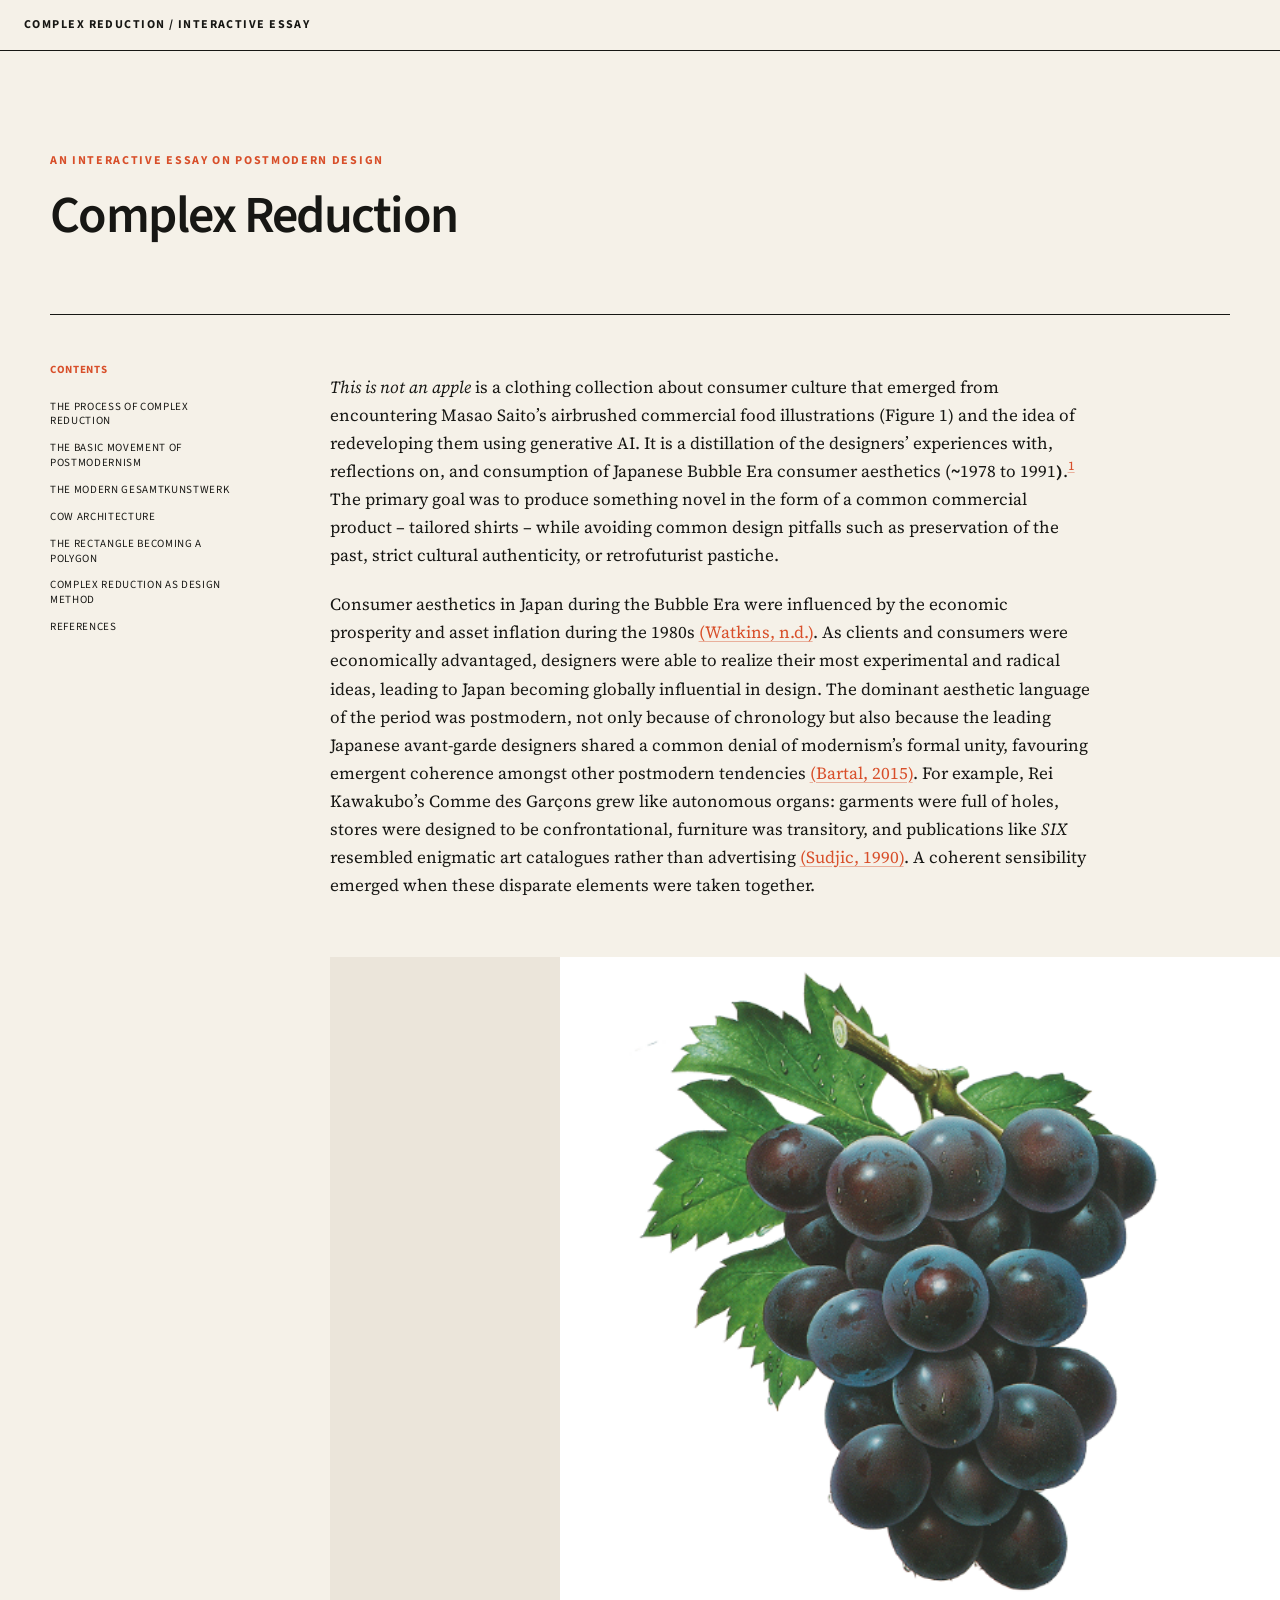
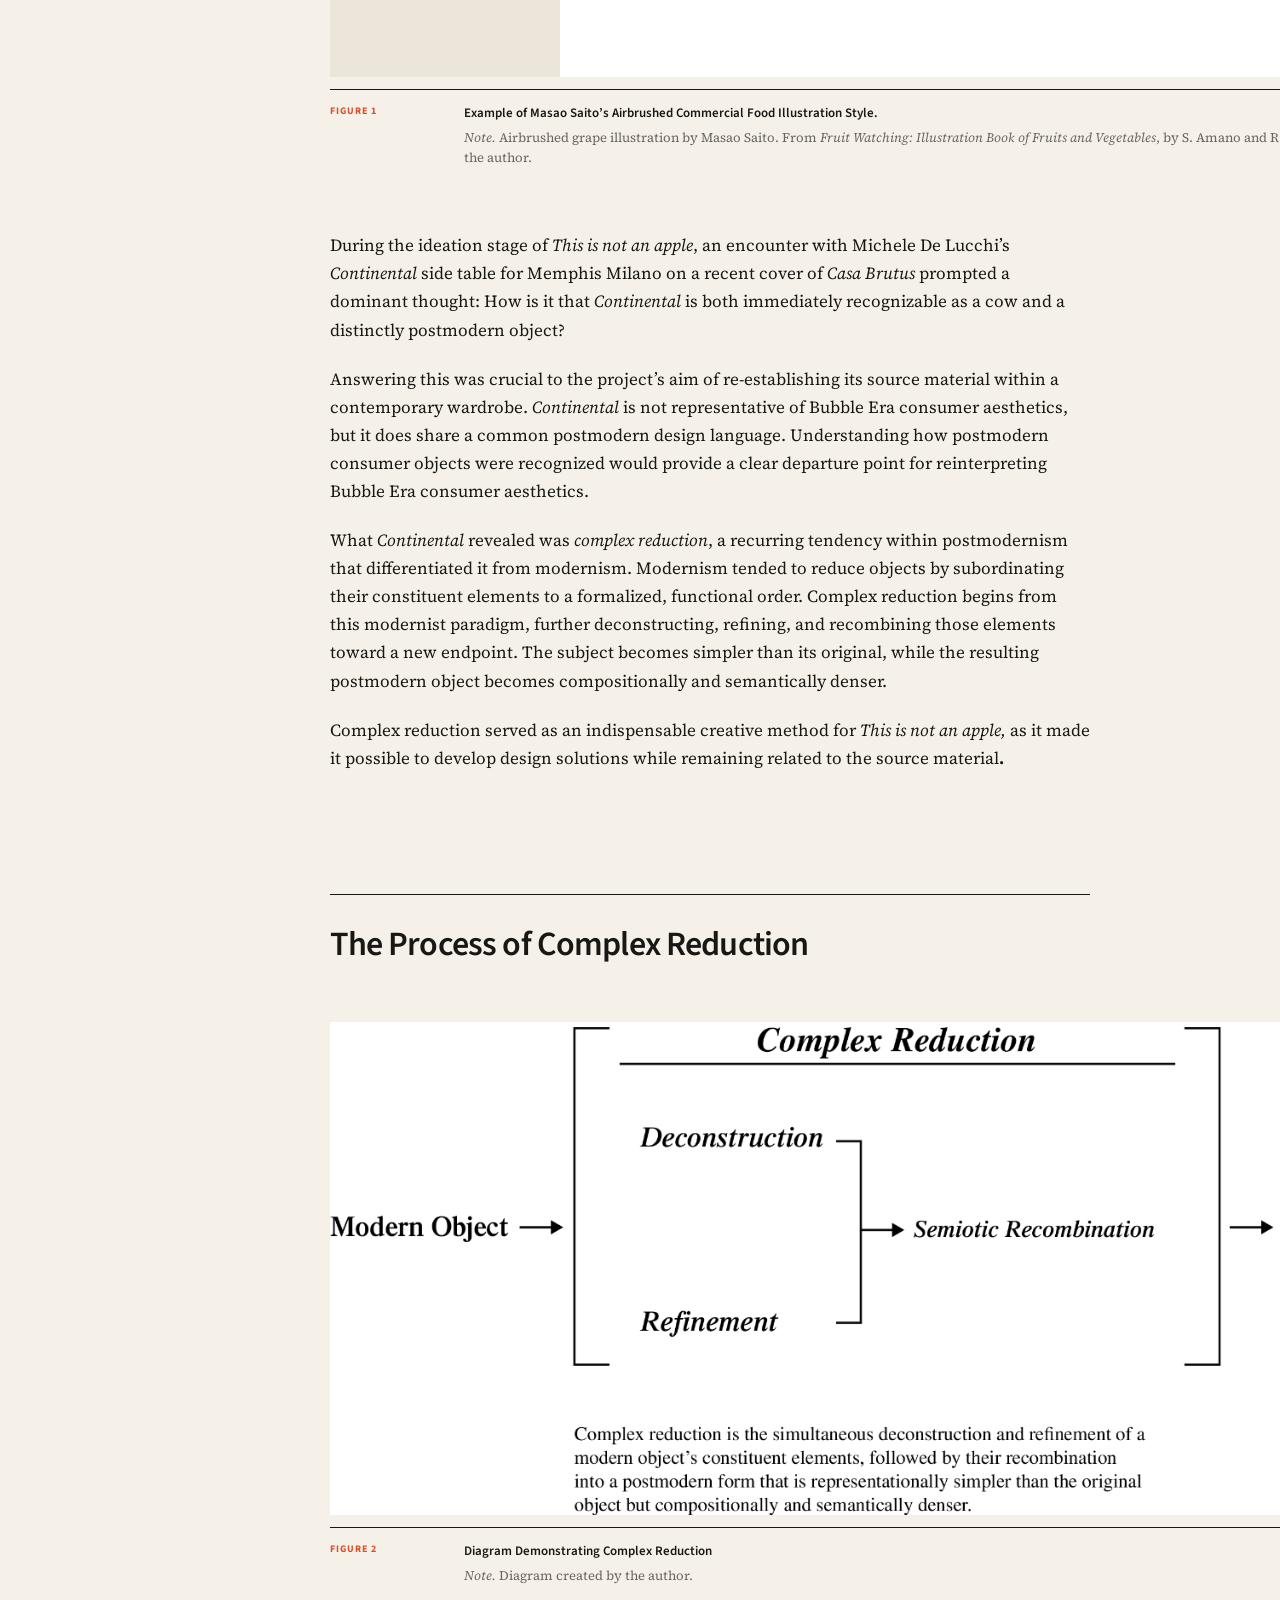
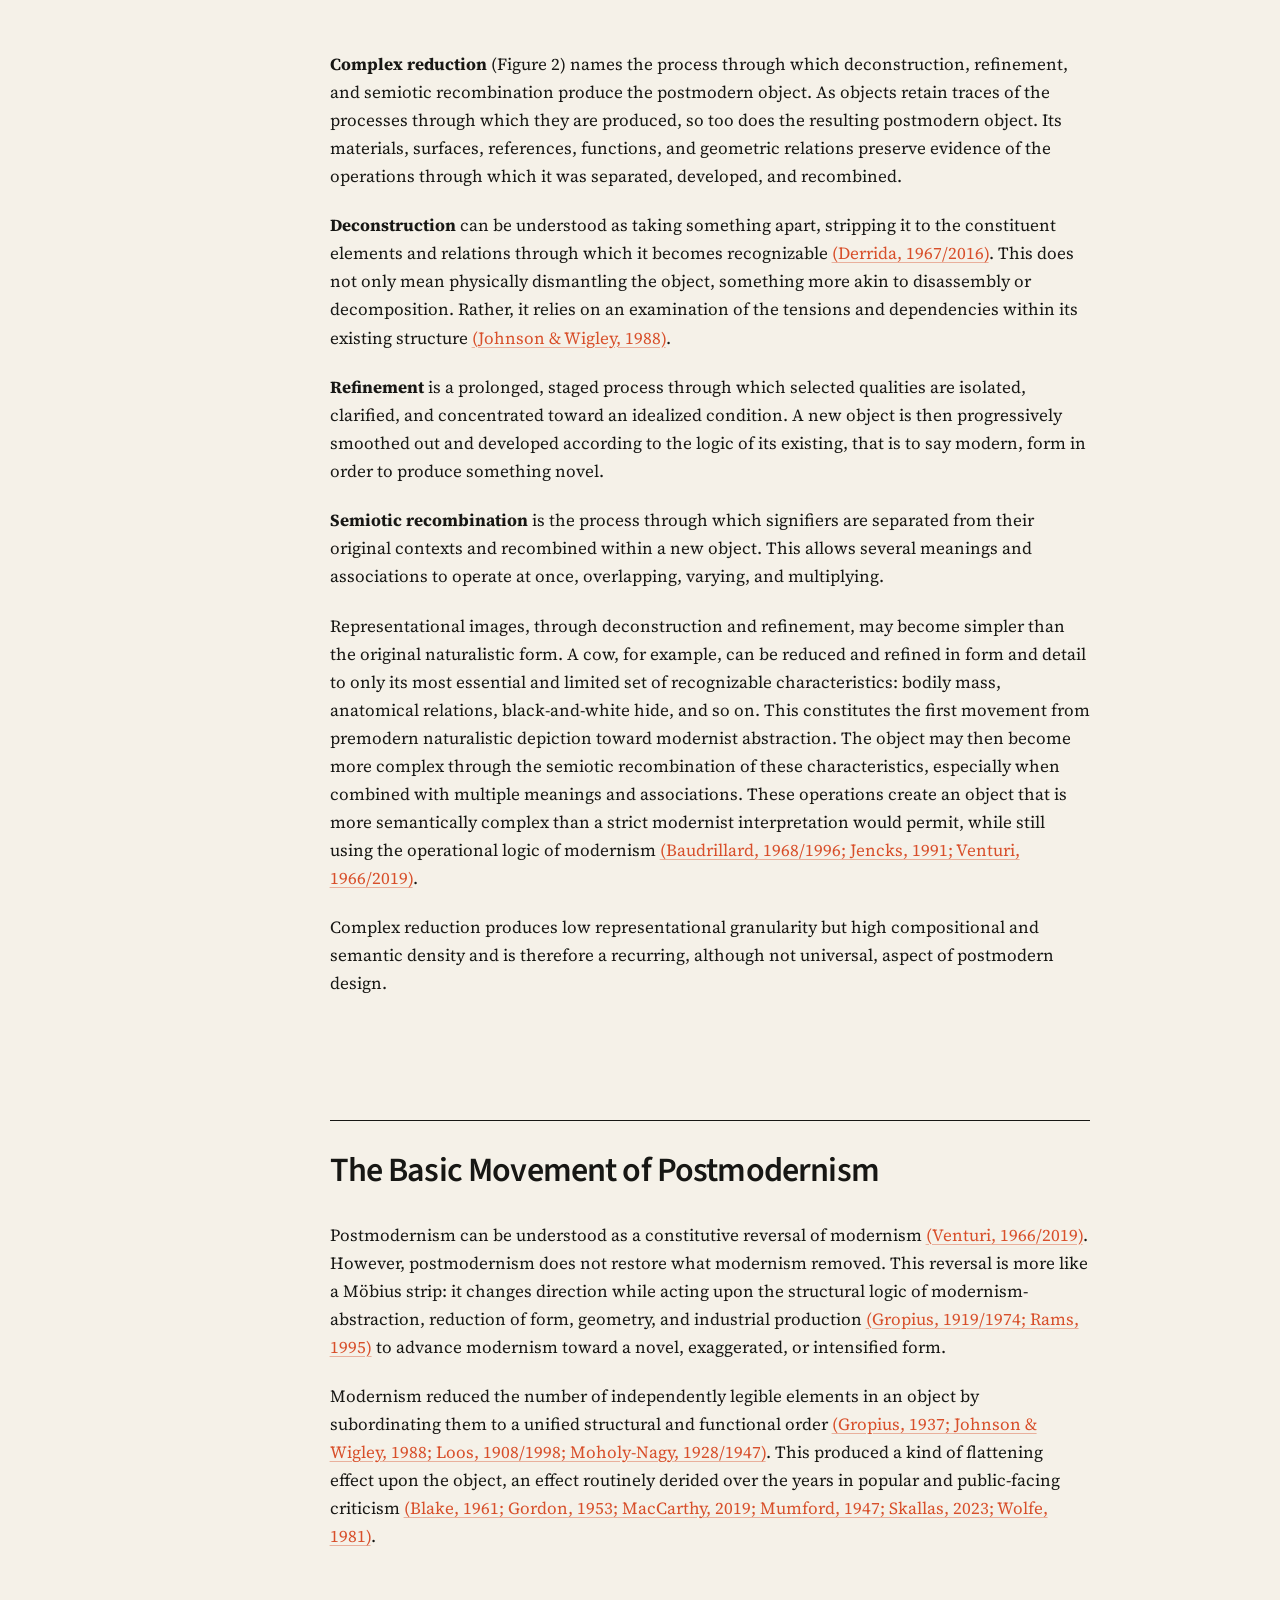
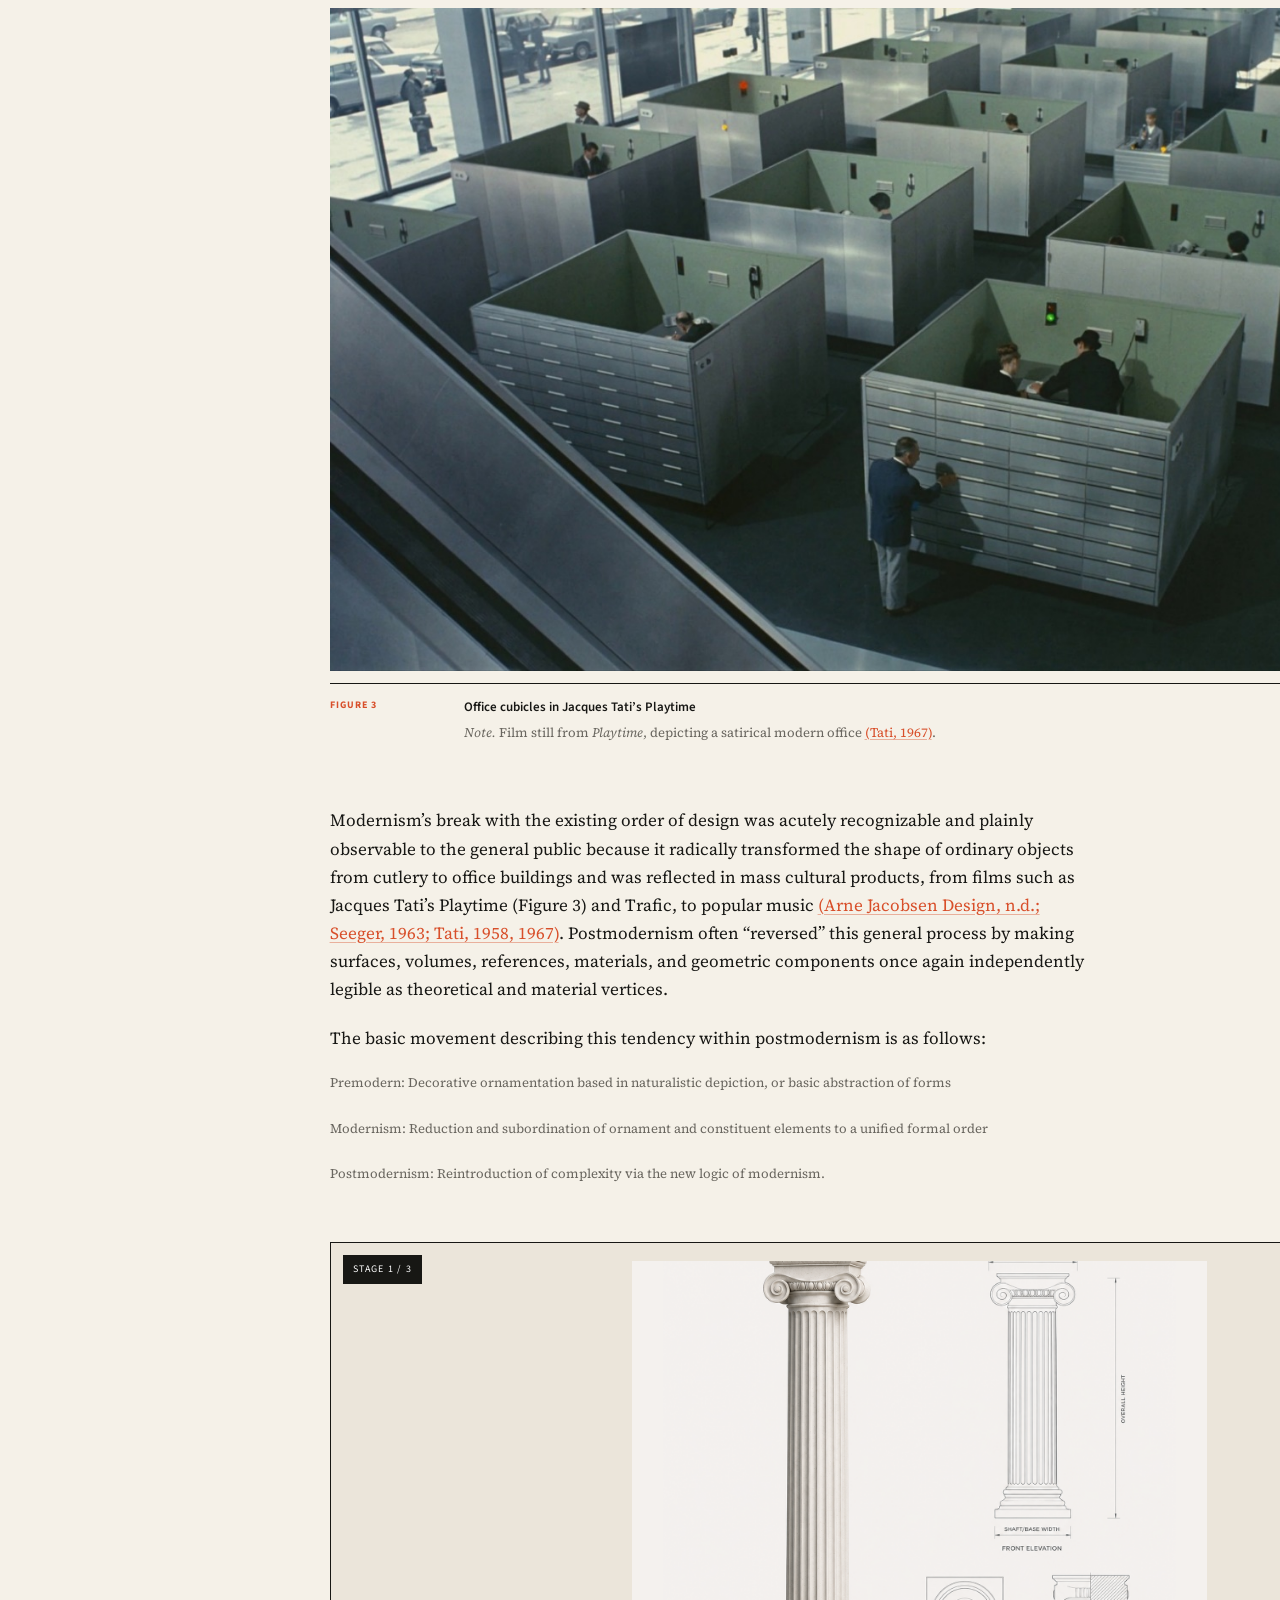
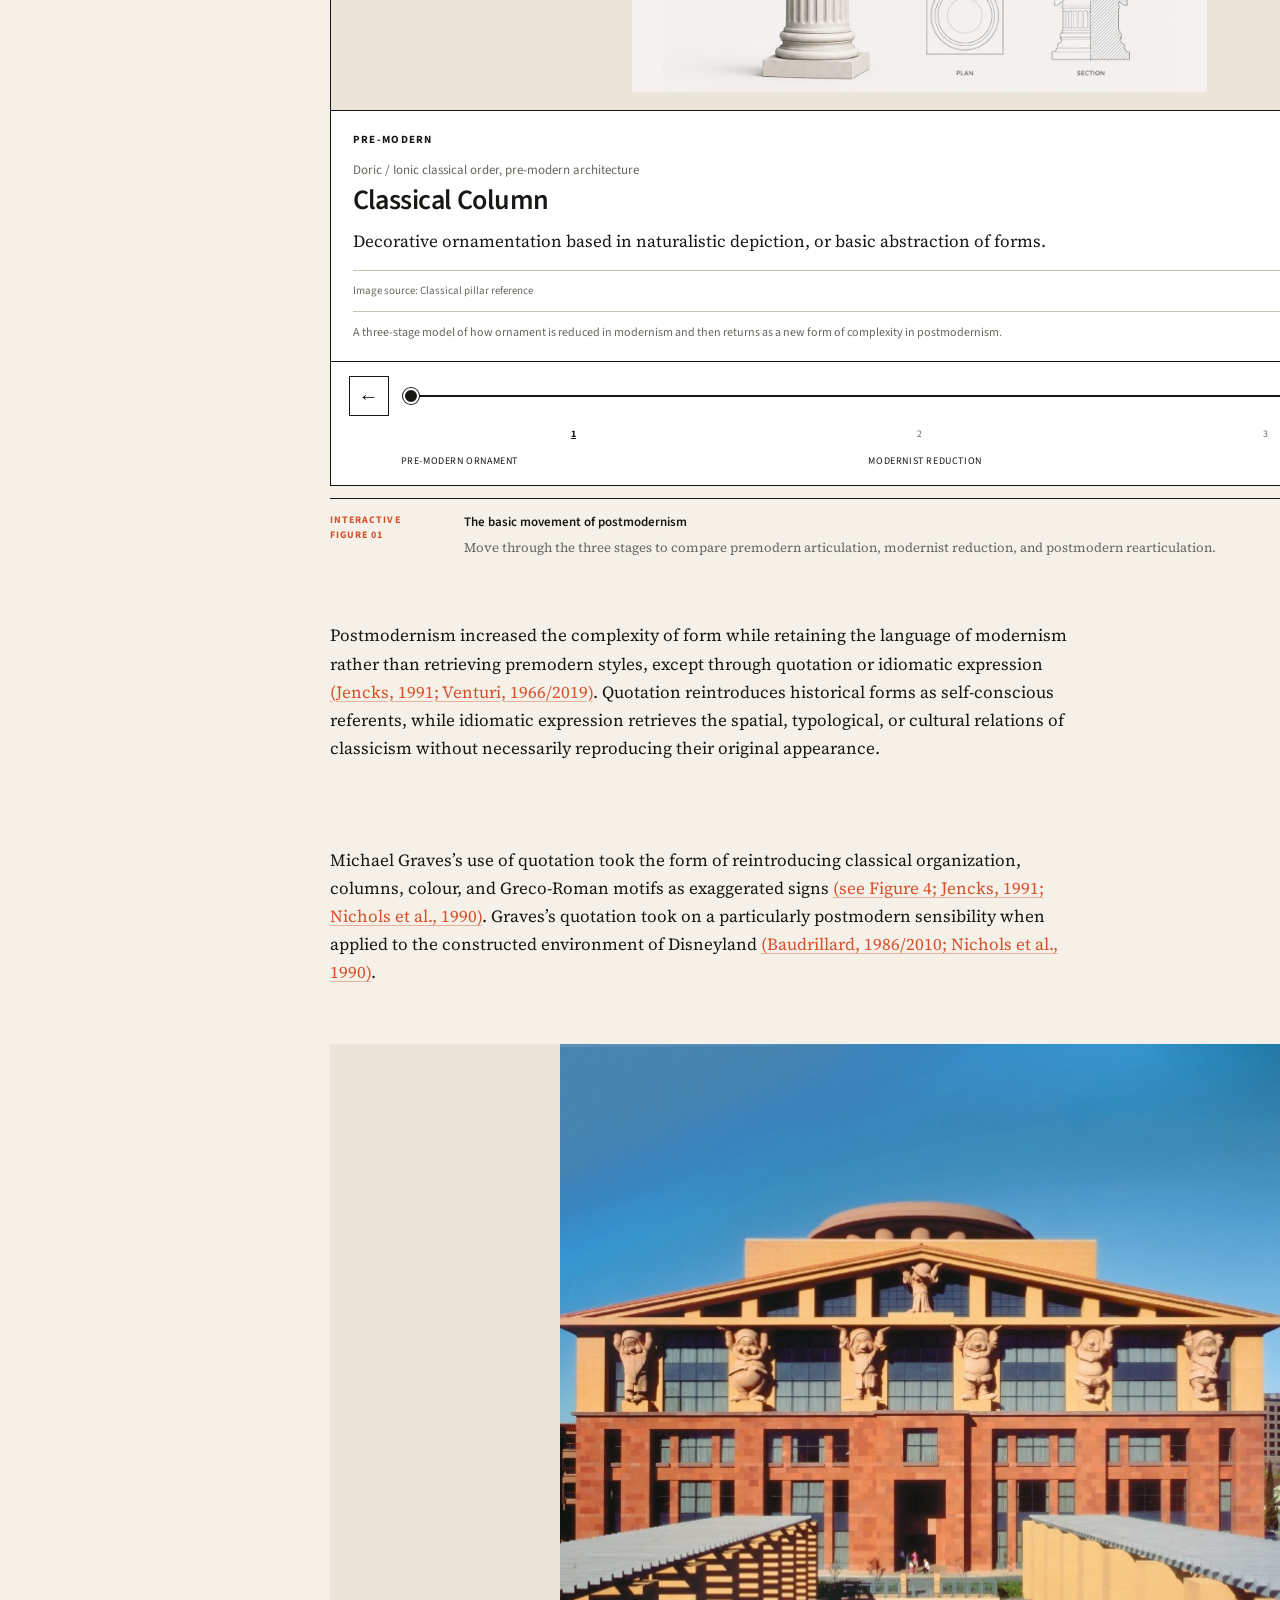
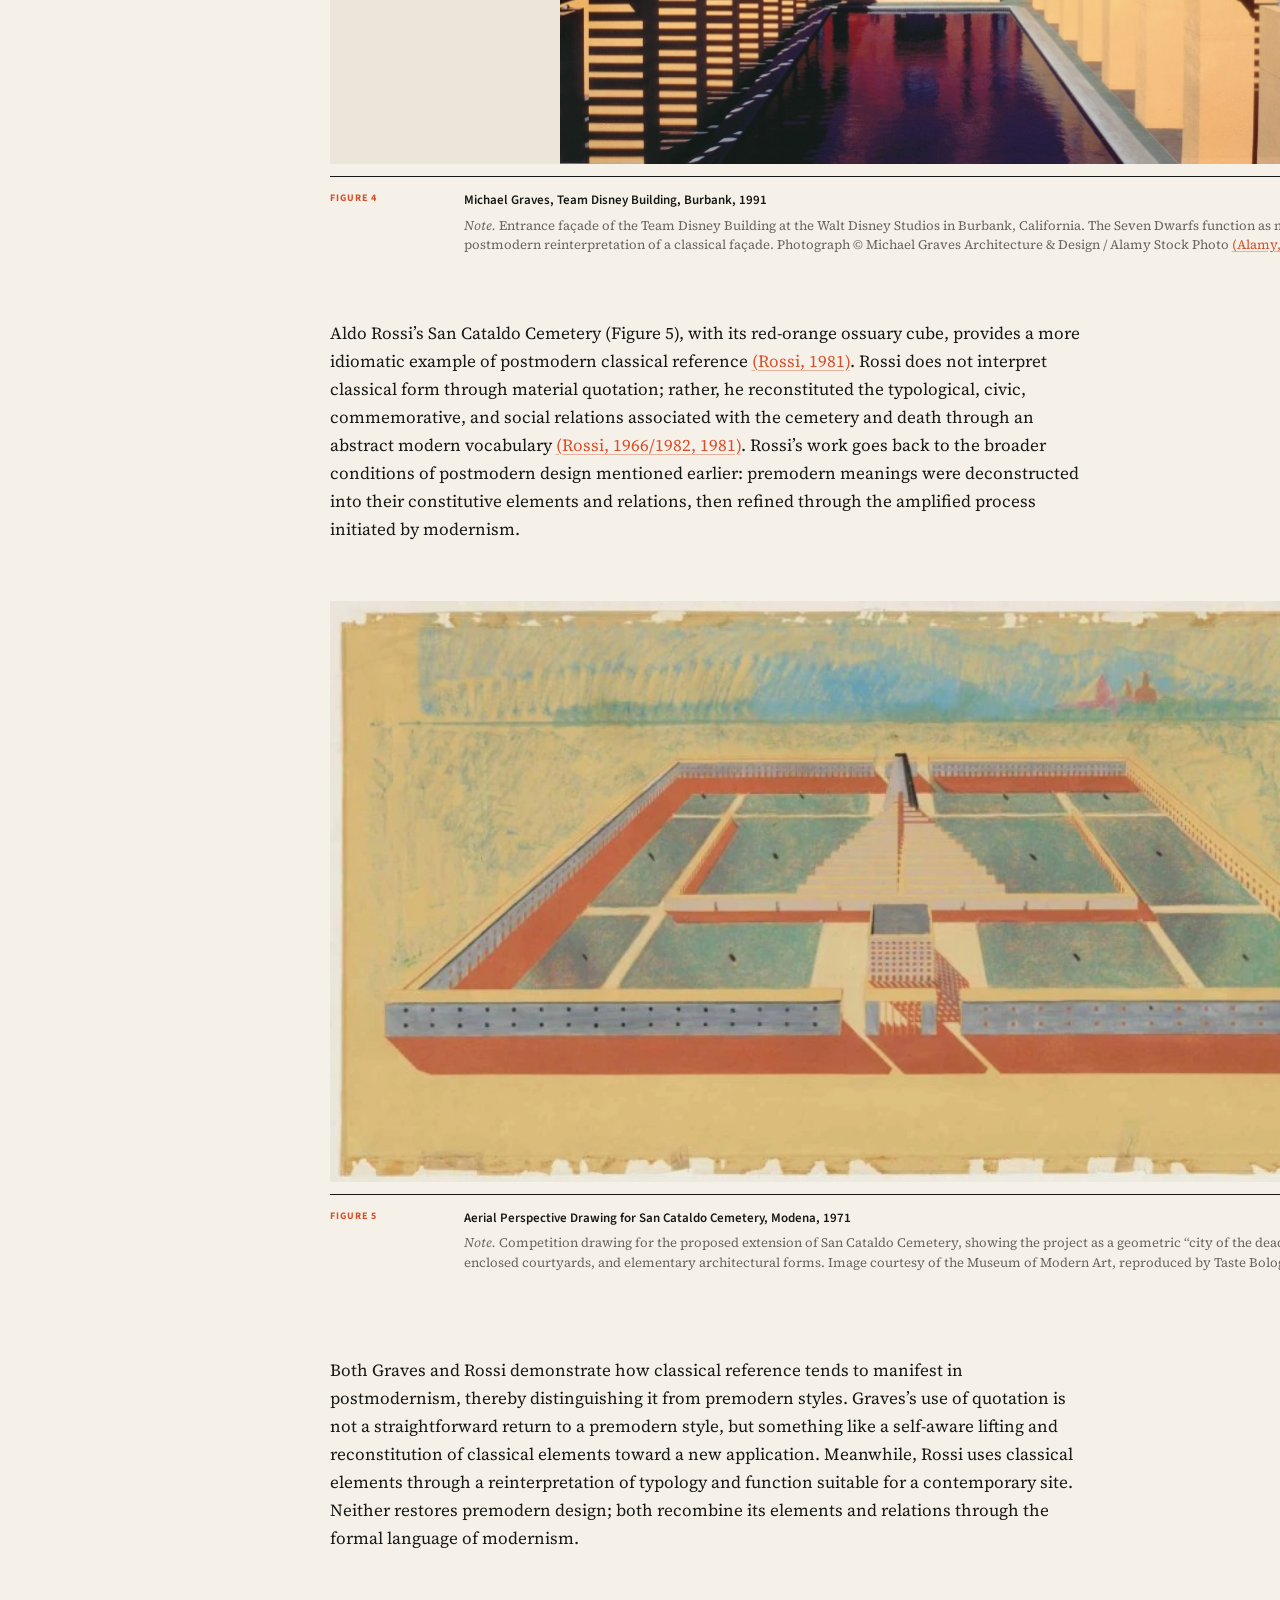
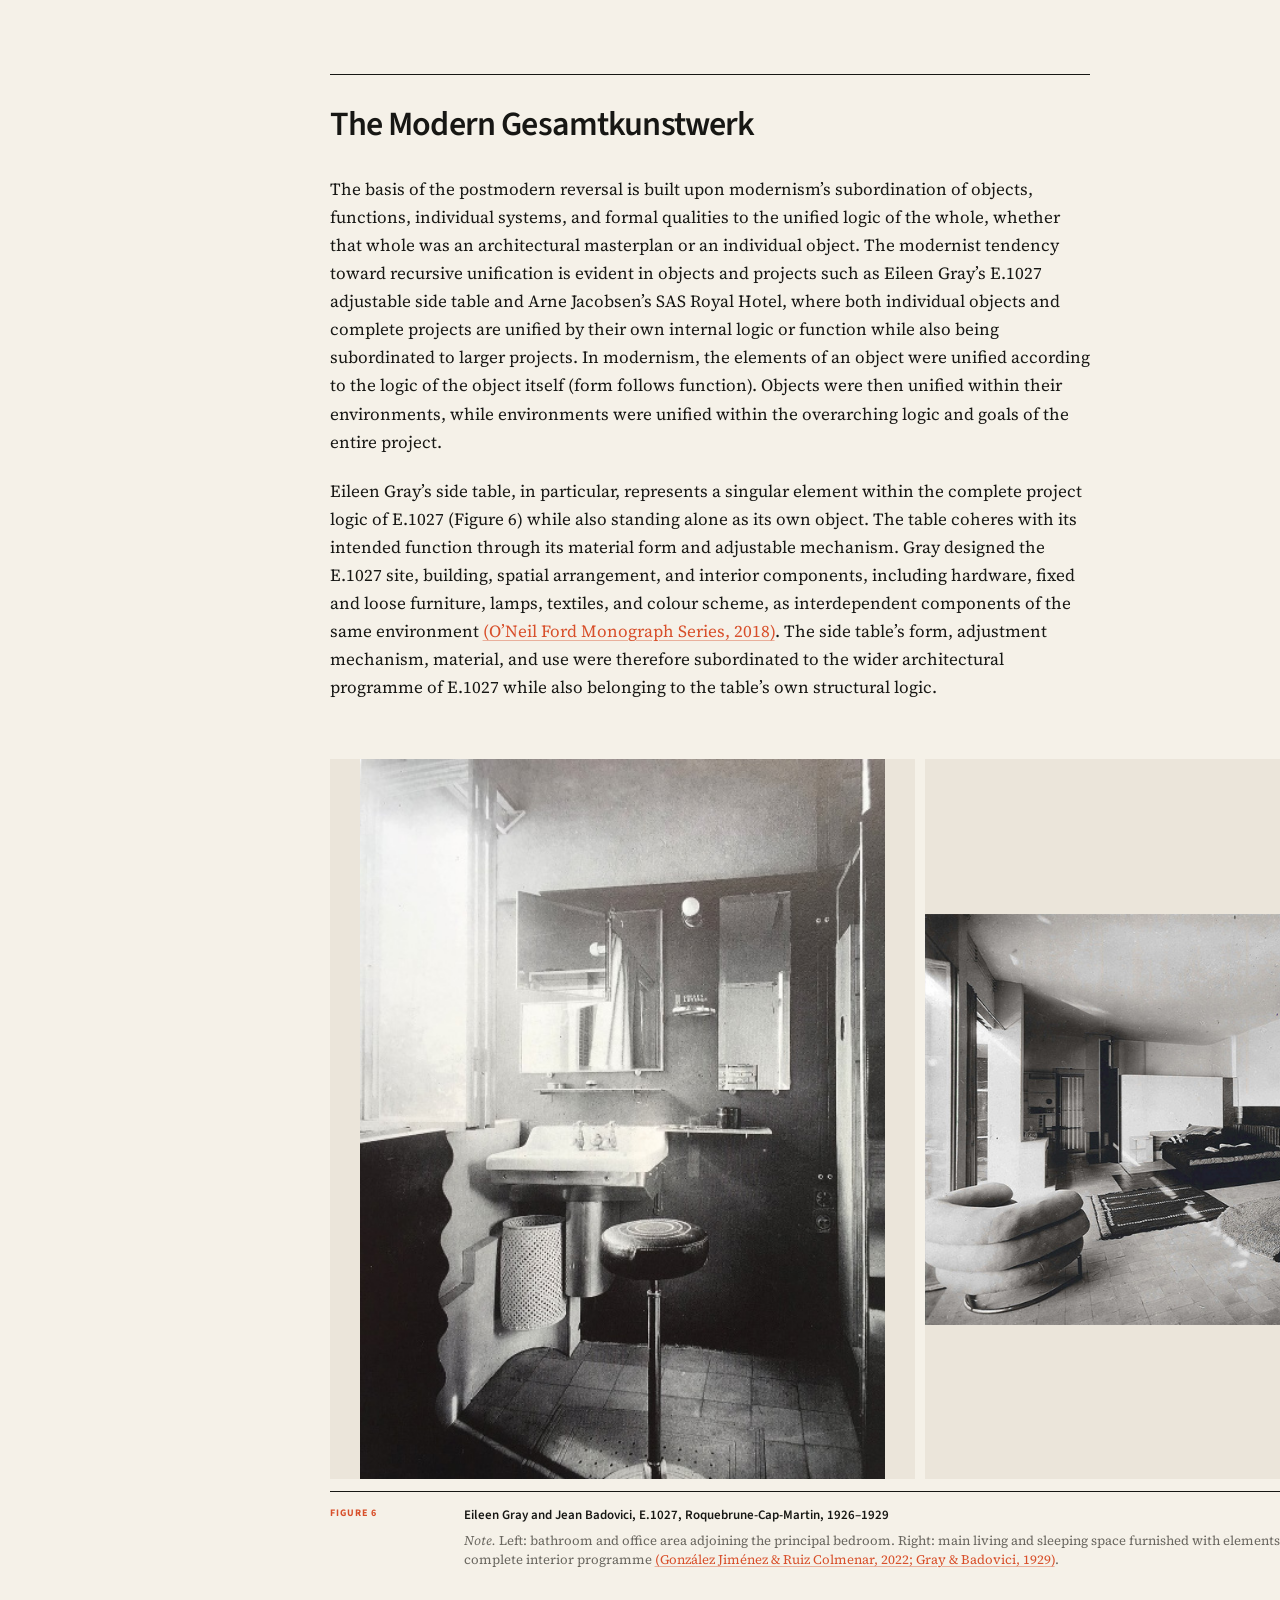
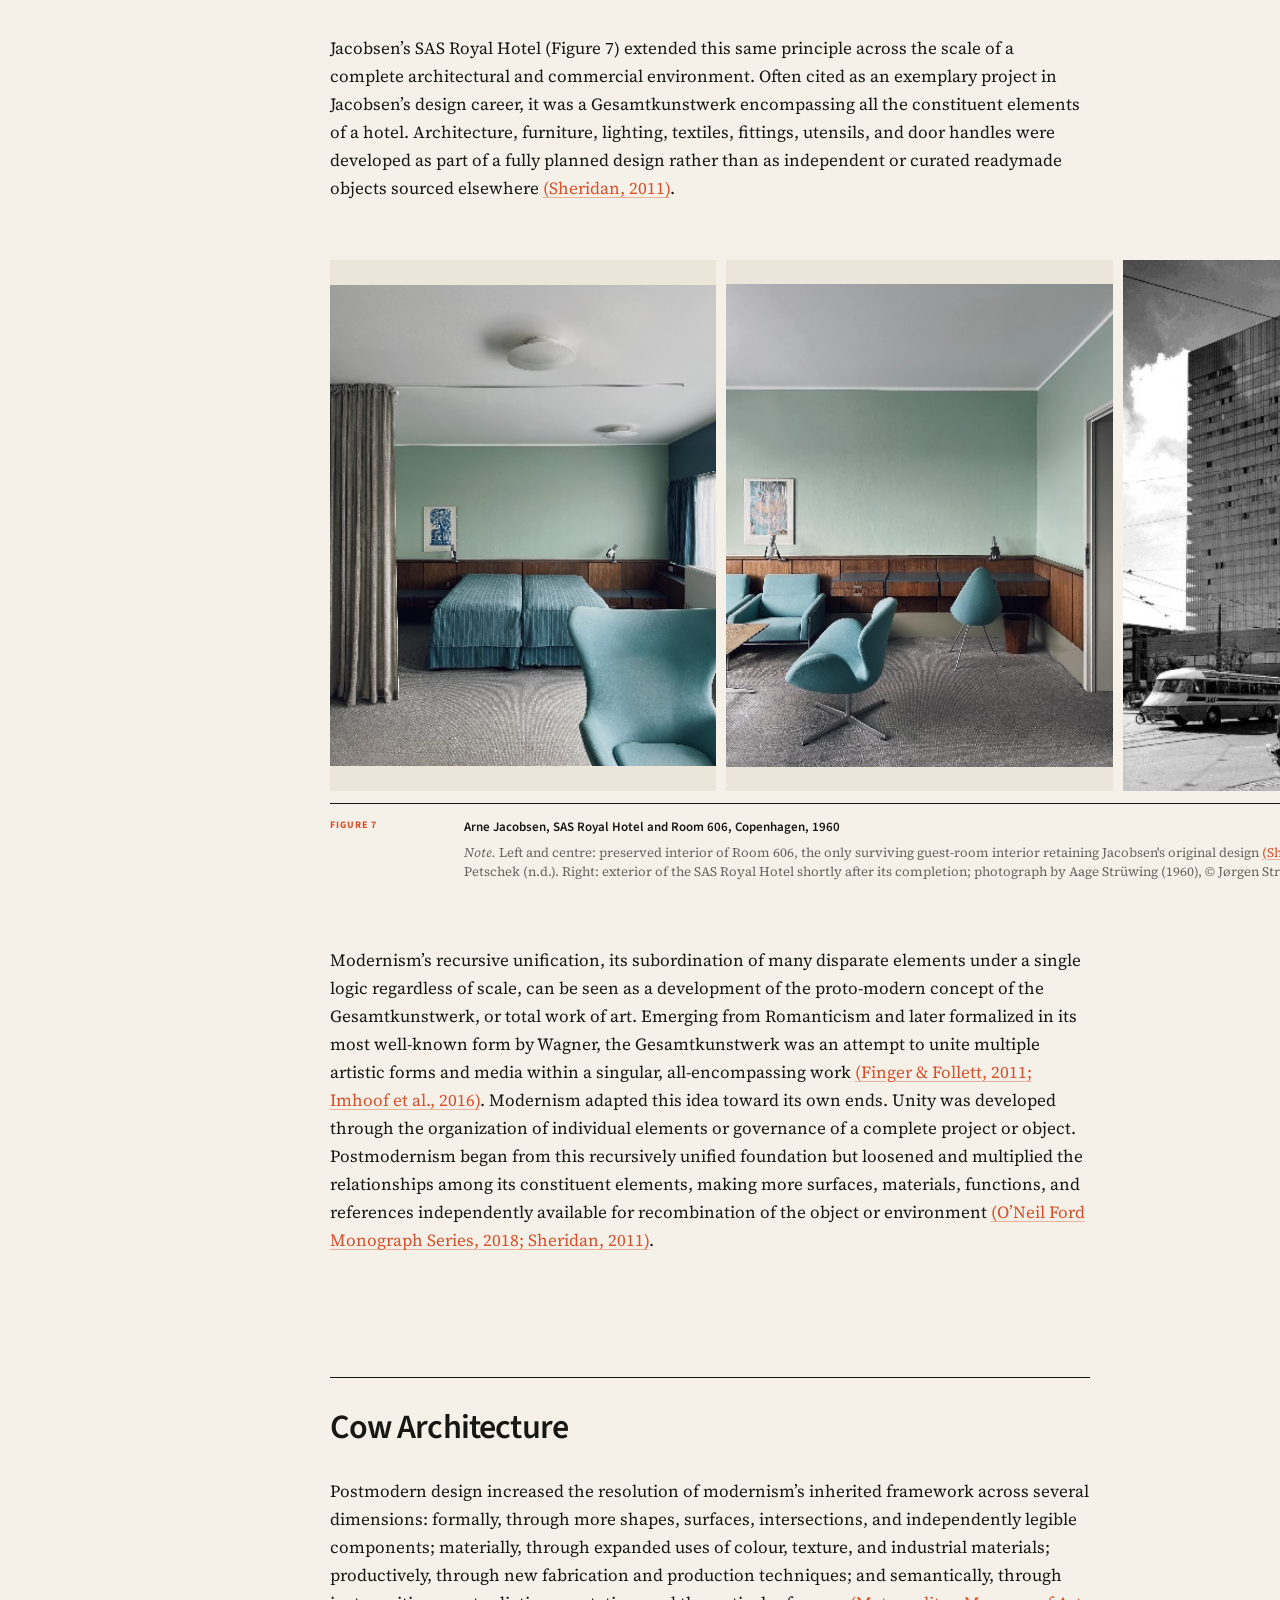
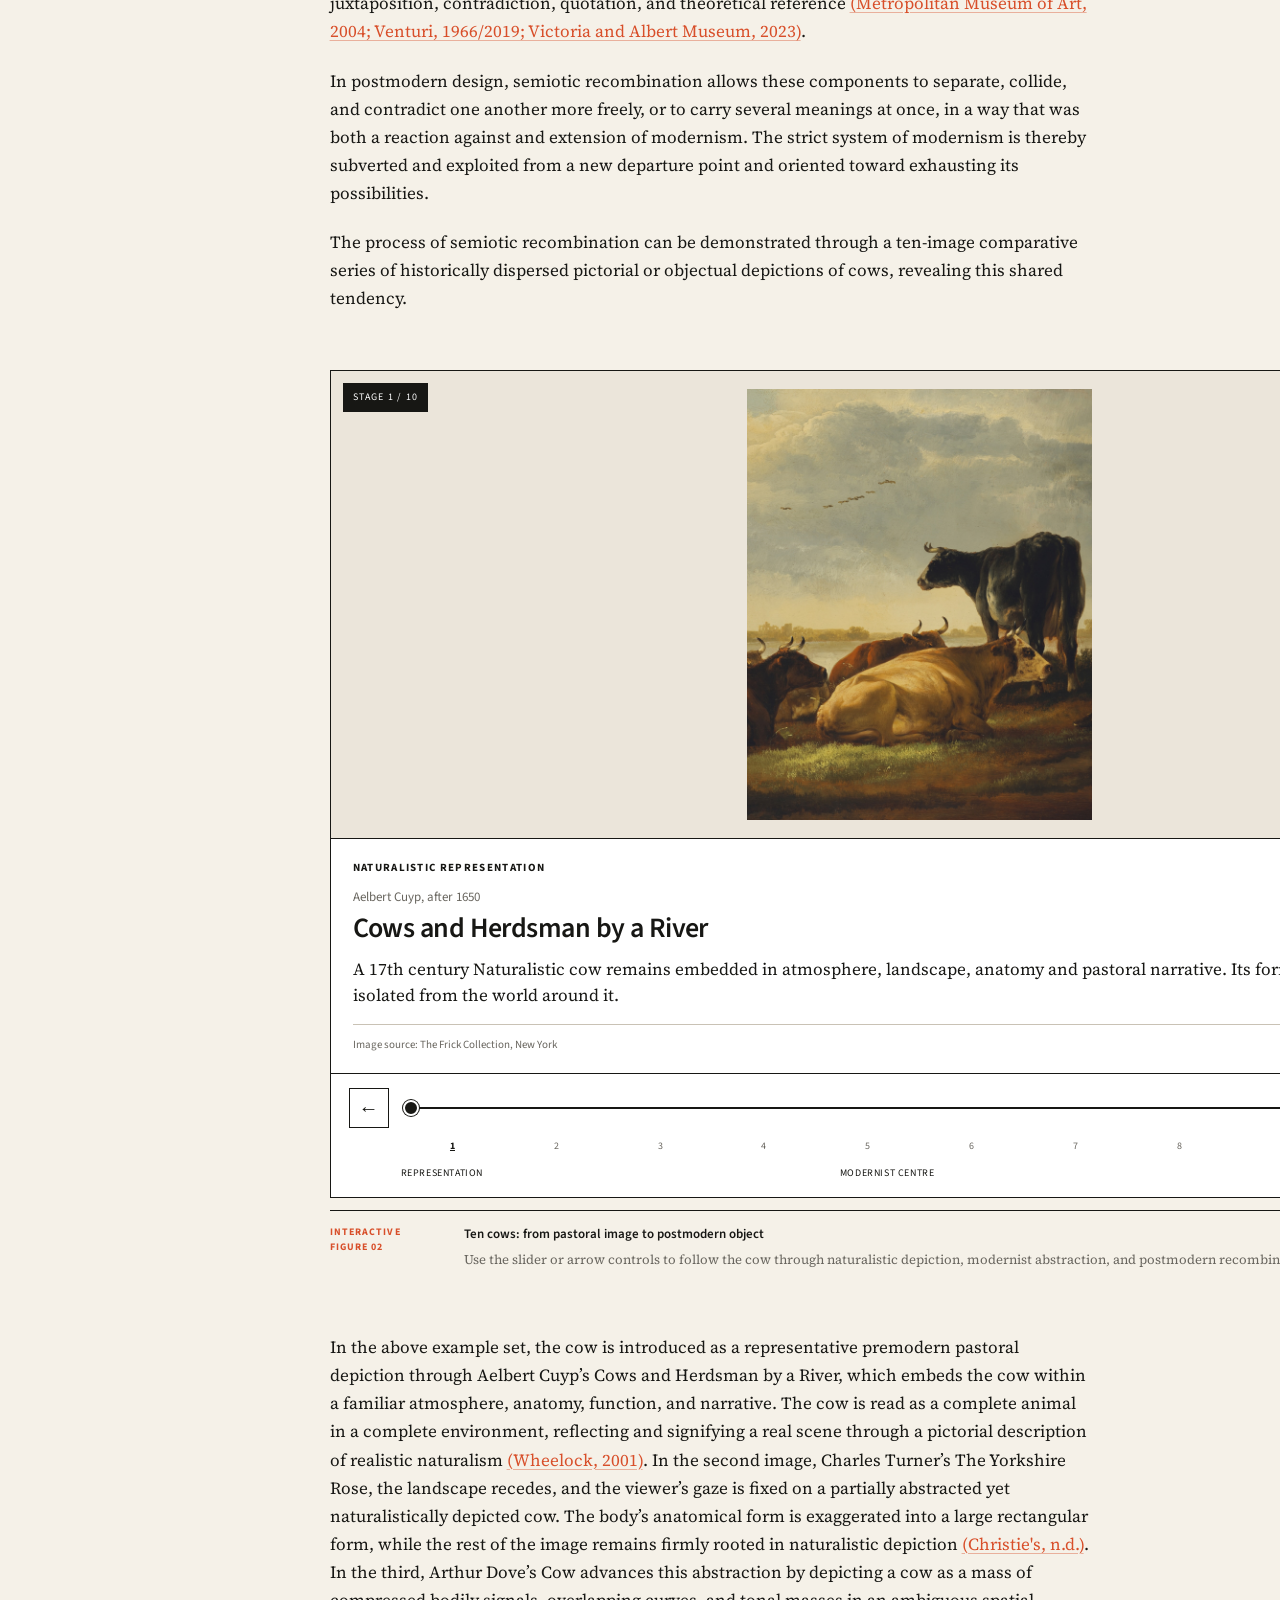
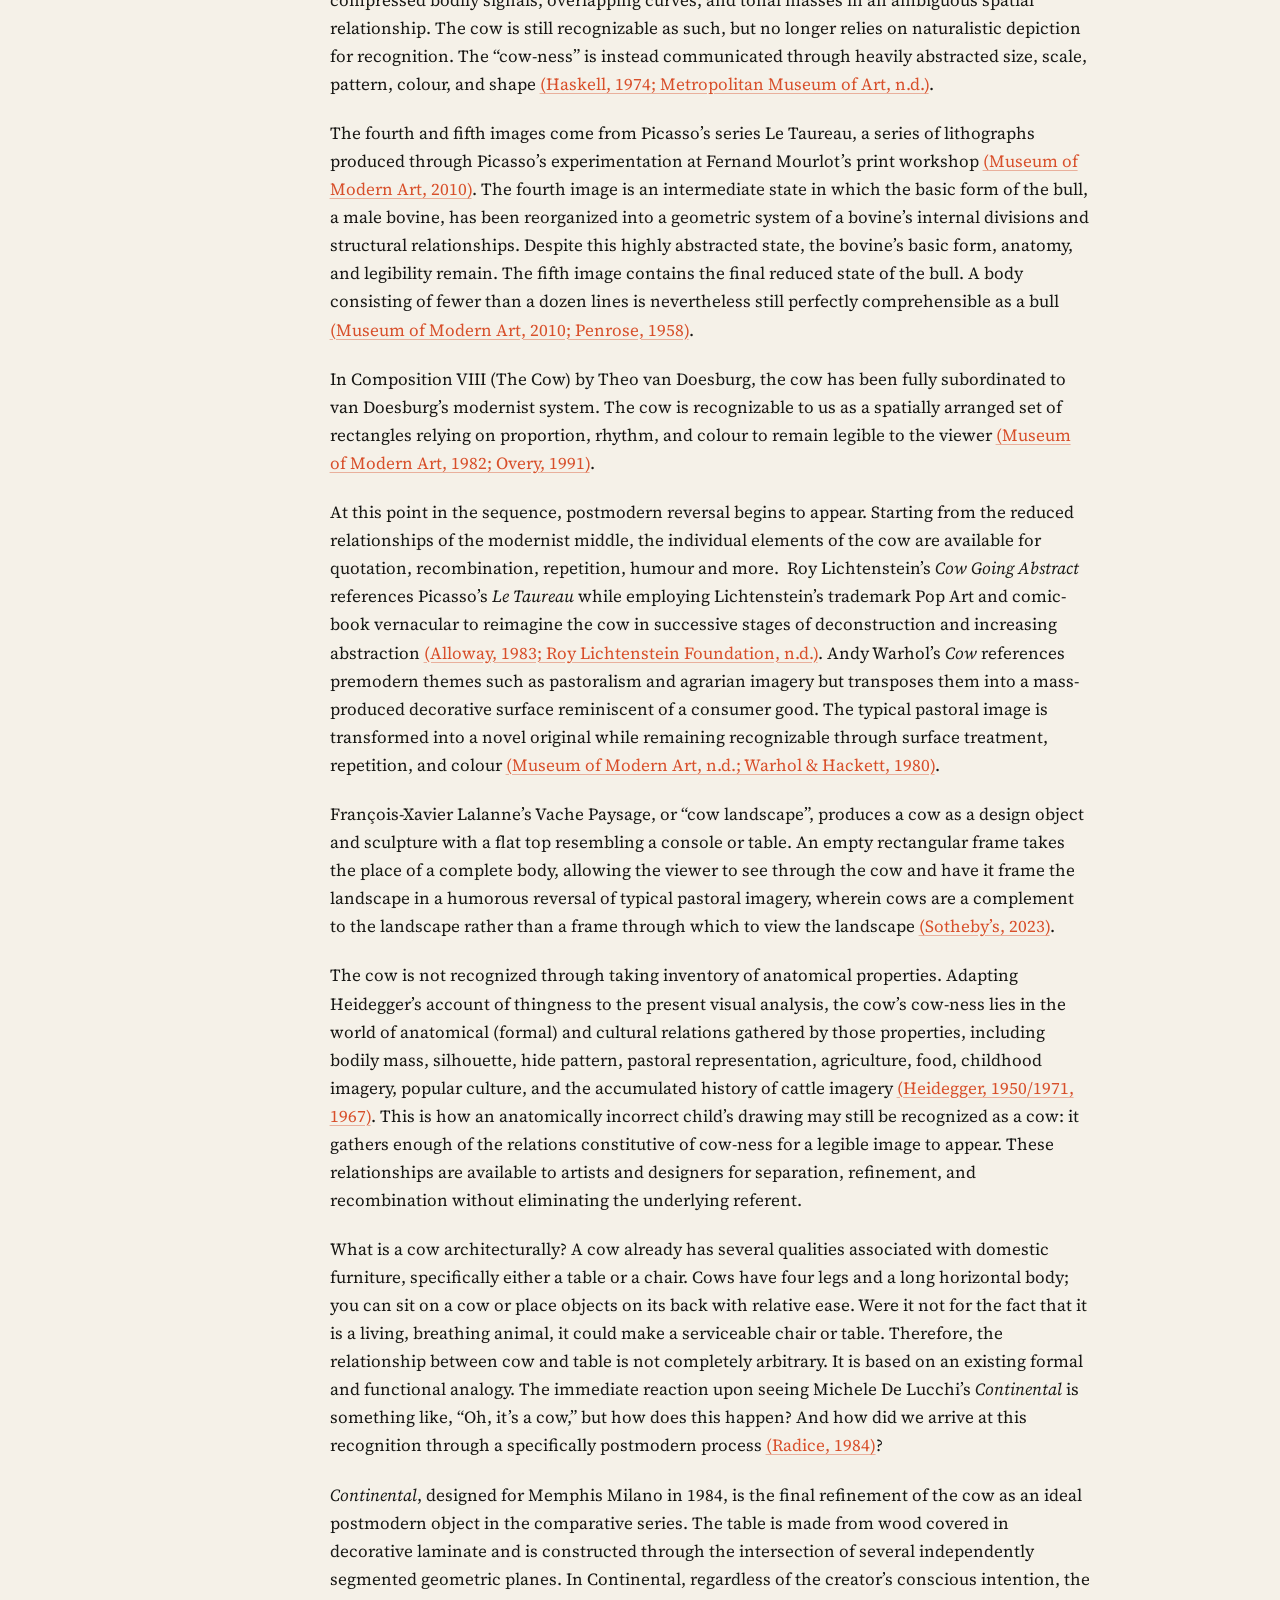
==== commit 07acf2de: "Fix opening paragraph size and restore Bubble Era date-range footnote. Co-authored-by: Cursor <curso" ====
--- a/index.html
+++ b/index.html
@@ -23,7 +23,7 @@
       <strong>Contents</strong>
       <a href="#the-process-of-complex-reduction">The Process of Complex Reduction</a><a href="#the-basic-movement-of-postmodernism">The Basic Movement of Postmodernism</a><a href="#the-modern-gesamtkunstwerk">The Modern Gesamtkunstwerk</a><a href="#cow-architecture">Cow Architecture</a><a href="#the-rectangle-becoming-a-polygon">The Rectangle Becoming a Polygon</a><a href="#complex-reduction-as-design-method">Complex Reduction as Design Method</a><a href="#references">References</a>
     </nav>
-    <article><p class="lead"><em>This is not an apple</em> is a clothing collection about consumer culture that emerged from encountering Masao Saito’s airbrushed commercial food illustrations (Figure 1) and the idea of redeveloping them using generative AI. It is a distillation of the designers’ experiences with, reflections on, and consumption of Japanese Bubble Era consumer aesthetics (<strong>~</strong>1978 to 1991<strong>)</strong>. The primary goal was to produce something novel in the form of a common commercial product – tailored shirts – while avoiding common design pitfalls such as preservation of the past, strict cultural authenticity, or retrofuturist pastiche.  </p><p>Consumer aesthetics in Japan during the Bubble Era were influenced by the economic prosperity and asset inflation during the 1980s<strong> </strong>(Watkins, n.d.). As clients and consumers were economically advantaged, designers were able to realize their most experimental and radical ideas, leading to Japan becoming globally influential in design. The dominant aesthetic language of the period was postmodern, not only because of chronology but also because the leading Japanese avant-garde designers shared a common denial of modernism’s formal unity, favouring emergent coherence amongst other postmodern tendencies (Bartal, 2015). For example, Rei Kawakubo’s Comme des Garçons grew like autonomous organs: garments were full of holes, stores were designed to be confrontational, furniture was transitory, and publications like <em>SIX</em> resembled enigmatic art catalogues rather than advertising (Sudjic, 1990). A coherent sensibility emerged when these disparate elements were taken together.</p><figure class="figure">
+    <article><p><em>This is not an apple</em> is a clothing collection about consumer culture that emerged from encountering Masao Saito’s airbrushed commercial food illustrations (Figure 1) and the idea of redeveloping them using generative AI. It is a distillation of the designers’ experiences with, reflections on, and consumption of Japanese Bubble Era consumer aesthetics (<strong>~</strong>1978 to 1991<strong>)</strong>.<sup class="footnote-ref"><a href="#fn-1" data-fn="1" aria-label="Footnote 1">1</a></sup> The primary goal was to produce something novel in the form of a common commercial product – tailored shirts – while avoiding common design pitfalls such as preservation of the past, strict cultural authenticity, or retrofuturist pastiche.  </p><p>Consumer aesthetics in Japan during the Bubble Era were influenced by the economic prosperity and asset inflation during the 1980s<strong> </strong>(Watkins, n.d.). As clients and consumers were economically advantaged, designers were able to realize their most experimental and radical ideas, leading to Japan becoming globally influential in design. The dominant aesthetic language of the period was postmodern, not only because of chronology but also because the leading Japanese avant-garde designers shared a common denial of modernism’s formal unity, favouring emergent coherence amongst other postmodern tendencies (Bartal, 2015). For example, Rei Kawakubo’s Comme des Garçons grew like autonomous organs: garments were full of holes, stores were designed to be confrontational, furniture was transitory, and publications like <em>SIX</em> resembled enigmatic art catalogues rather than advertising (Sudjic, 1990). A coherent sensibility emerged when these disparate elements were taken together.</p><figure class="figure">
   <div class="figure-images" style="--count:1"><img src="./figures/figure-01/image-1.png" alt="Figure 1: Example of Masao Saito’s Airbrushed Commercial Food Illustration Style."></div>
   <figcaption class="figure-caption">
     <div class="figure-label">Figure 1</div>
@@ -122,7 +122,9 @@
 </figure><p>The movement from modernism to postmodernism as demonstrated in the ten-image analytical series can be summarized as the shift from a rectangle to a polygon. If the modernist object is geometric, reduced to its basic essential elements, the postmodern parallel increases the number of visible vertices, angles, surfaces, patterns, materials, and intersections. Working from the starting point of a modernism-reduced framework, it increases the number of independently legible elements and relations within the object (Jencks, 1991).</p><p>This shift was also conditioned by changes in the technological environment. Technology does not simply provide artists and designers with a neutral set of tools. It changes the scale, pace, and pattern through which cultural forms can be produced (McLuhan, 1964). Technological development did not create postmodernism’s tendency toward fragmentation, multiplicity, contradiction, or excess; it opened new possibilities that artists and designers then exploited, according to tendencies already present within modernist culture (Carpo, 2011; Lynn, 1999).  </p><p>Therefore, postmodern design does not merely reverse what modernism removed. It takes the results of that reduction as a departure point, taking apart its assumptions, ideas, and mechanisms, then accelerating, multiplying, and collapsing those elements into new forms. Through complex reduction, the represented subject becomes simpler than its naturalistic referent while becoming more compositionally and semantically complex than a strict modernist conception of that subject. The cow becomes less of a cow as a biological image, but more densely cow-like as a sign. The column does not return to a classical form, except through quotation; it becomes a complex polygon either through surface, meaning, or both. In postmodernism, the act of reduction becomes complex. </p><h2 id="complex-reduction-as-design-method">Complex Reduction as Design Method</h2><p>In <em>This is not an apple, </em>complex reduction was used to deconstruct, refine, and recombine<em> </em>Bubble Era consumer goods’ formal and cultural elements, particularly in the collection&#x27;s graphic development.</p><p>The original scans of Masao Saito&#x27;s work were run through generative AI tools to produce images of items he had never illustrated, including specific crab compositions, new forms of apples, and denser floral blooms and fruit. These images were generated in the same illustration style as Saito&#x27;s work but gradually drifted, coming to resemble some of the styles and motifs, especially flowers, present in the work of other Bubble Era airbrush artists, such as Saeko Tsumura (MR. High Fashion, 1991; People&#x27;s Graphic Design Archive, 2022a, 2022b).</p><p>Despite the obvious differences from Saito’s original work, the first generations were insufficiently developed to meet the collection&#x27;s end goal. They did not feel truly original or additive. In fact, the most compelling images from the initial generations were those that inadvertently revealed the process of generative AI in overt ways:  imprecise prompts that produced crabs with too many limbs, apples with too many leaves, food with bizarre, surreal, or unnatural anatomy, and so on.  It became clear that what could be produced that was genuinely new, or at least significantly more compelling than simple reproduction, came from ‘breaking’ the AI&#x27;s attempts to produce the desired subject realistically. </p><p>The second and third rounds of image generation were designed to exploit and accelerate these generative AI ‘failings’ and to ‘lean into’ the medium. </p><p>One of the threads that broke the realism came from considering the rectangle-becoming-a-polygon summary and encountering the cover of George Benson&#x27;s The Shape of Things to Come, which features a graphic arrangement of basic three-dimensional shapes (Benson, 1968). In addition to pushing the range and complexity of the objects generated from simple food products, sets of prompts shifted toward creating illustrations that forced objects to conform to strict polygonal forms such as cubes, cones, prisms, and truncated pyramids. New textures were introduced to increase the complexity of relations and induce confusion in the viewer. </p><p>Confusion or disorientation is something that AI is uniquely adept at. AI can create images that appear familiar yet lack a clear point of reference, making them nearly impossible to focus on or fully resolve. Attempting to capture this ‘anti-focal point’ or ‘impossible’ effect became incredibly desirable. However, the collection&#x27;s frame of reference was mass consumer goods, so total abstraction of the kind described above was introduced only to a limited extent through texture and hybridity. Images were created in which foods transformed into other fruit species in ways that inspired both disgust and desire: a banana covered in jam, or a piece of fish cut into a perfect pyramid like some kind of deranged terrine. These images retained the commercial legibility of food illustration while introducing formal and material relationships that could not exist in the original object, thereby inducing a level of disorientation or confusion without pushing the images into total illegibility.</p><p>When it came to packaging, care tags, hangtags, and similar components, quoting logomarks and consumer packaging was a natural starting point. Generative AI was then applied to approximately 200 images drawn from auction listings of Bubble Era packaging across a wide range of consumer goods, including electronics, batteries, candy, confectionery, chips, ramen, musical instruments, and canned drinks. From these references, thousands of variations were generated in ‘sheets’. The most promising variations were then sorted into idiosyncratic sets of relations and associations to capture the full range of consumer packaging that was studied. The development of the collection&#x27;s own packaging proceeded from there, using the generated labels and tags as new compositional references.</p><p>Packaging was selected because it felt representative of the Bubble Era&#x27;s overarching aesthetic tendencies, rather than consumer packaging that had simply been released during that period. </p><p>For example, Seiko&#x27;s wordmark or corporate identity was not considered representative, but many of Seiko&#x27;s print advertisements from the period were studied, and their layouts, surfaces, typography, colour, and product presentation were used to inform subsequent generations.</p><p>Understood through the terminology established above, the design process followed the three operations of complex reduction. Once consumer product references were selected, they were deconstructed into independently legible elements and relations, from which sets of prompts were developed to explore those elements in isolation and in combination. These elements were then refined and recombined through extensive image generation, selection, sorting, and editing (the first two rounds alone produced nearly 50 GB of images). As in the movement from naturalistic depictions of the cow to <em>Continental</em>, the resulting images became less faithful to any single original referent while becoming more compositionally and semantically dense.</p><p>This process was largely executed and iterated using large language models to compose sets of prompts derived from designer-identified traits and elements, rapidly testing and exploring ideas and their recombination through generative AI tools. The underlying logic of <em>This is not an apple</em>, including the identification of the source material&#x27;s constituent elements, did not come from any kind of AI, but from the designers&#x27; own observations and synthesis of ideas. Generative AI allowed for rapid iteration, but the designers&#x27; recognition of AI’s ‘failings,’ and of the ways those failings could be exploited to produce unexpected results, provided the direction through which output was ultimately developed.</p><p>The identification of complex reduction provided a useful conceptual method that allowed the collection to move well beyond its source material while remaining connected to it. Essentially, the source material contained the means of its own transformation.</p><h2 id="references">References</h2><div class="references"><p class="reference">Alamy. (n.d.). <em>The Seven Dwarfs stand as pillars and columns on the Team Building at the Walt Disney Studios in Burbank, California</em> [Photograph].</p><p class="reference">Alloway, L. (1983). <em>Roy Lichtenstein</em>. Abbeville Press.</p><p class="reference">Amano, S., &amp; Suzuki, R. (1986). <em>Fruit watching: Illustration book of fruits and vegetables</em> (M. Saito, Illus.). Graphic-sha.</p><p class="reference">Arne Jacobsen Design. (n.d.). <em>Cutlery</em>. </p><p class="reference">Baudrillard, J. (1996). <em>The system of objects</em> (J. Benedict, Trans.). Verso. (Original work published 1968)</p><p class="reference">Baudrillard, J. (2010). <em>America</em> (C. Turner, Trans.). Verso. (Original work published 1986)</p><p class="reference">Bartal, O. (2015). <em>Postmodern advertising in Japan: Seduction, visual culture, and the Tokyo Art Directors Club</em>. Dartmouth College Press.</p><p class="reference">Benson, G. (1968). <em>Shape of Things to Come</em> [Album]. CTI Records.</p><p class="reference">Blake, P. (1961, September 15). Are you illiterate about modern architecture? <em>Vogue</em>. https://archive.vogue.com/article/1961/9/are-you-illiterate-about-modern-architecture</p><p class="reference">Carpo, M. (2011). <em>The alphabet and the algorithm</em>. MIT Press.</p><p class="reference">Christie&#x27;s. (n.d.). <em>Charles Turner (1773–1857), after G. Horner: The Yorkshire Rose</em> [Auction lot]. https://www.christies.com/en/lot/lot-5179163</p><p class="reference">Derrida, J. (2016). <em>Of grammatology</em> (G. C. Spivak, Trans.). Johns Hopkins University Press. (Original work published 1967)</p><p class="reference">Finger, A. K., &amp; Follett, D. (Eds.). (2011). <em>The aesthetics of the total artwork: On borders and fragments</em>. Johns Hopkins University Press.</p><p class="reference">González Jiménez, B. S., &amp; Ruiz Colmenar, A. (2022). Eileen Gray’s photography: An architectural journey through E.1027. <em>ZARCH: Journal of Interdisciplinary Studies in Architecture and Urbanism, 18</em>, 178–193. https://doi.org/10.26754/ojs_zarch/zarch.2022186170</p><p class="reference">Gordon, E. (1953, April). The threat to the next America. <em>House Beautiful</em>.</p><p class="reference">Gray, E., &amp; Badovici, J. (1929). <em>E.1027: Maison en bord de mer</em>. L’Architecture Vivante.</p><p class="reference">Gropius, W. (1937). <em>The new architecture and the Bauhaus</em> (P. M. Shand, Trans.). Museum of Modern Art.</p><p class="reference">Gropius, W. (1974). Programme of the Staatliches Bauhaus in Weimar. In H. M. Wingler, <em>The Bauhaus: Weimar, Dessau, Berlin, Chicago</em> (W. Jabs &amp; B. Gilbert, Trans., pp. 31–33). MIT Press. (Original work published 1919)</p><p class="reference">Haskell, B. (1974). <em>Arthur Dove</em>. San Francisco Museum of Art.</p><p class="reference">Heidegger, M. (1967). <em>What is a thing?</em> (W. B. Barton Jr. &amp; V. Deutsch, Trans.). Henry Regnery Company.</p><p class="reference">Heidegger, M. (1971). The thing. In <em>Poetry, language, thought</em> (A. Hofstadter, Trans., pp. 163–186). Harper &amp; Row. (Original work published 1950)</p><p class="reference">Imhoof, D., Menninger, M. E., &amp; Steinhoff, A. J. (Eds.). (2016). <em>The total work of art: Foundations, articulations, inspirations</em>. Berghahn Books.</p><p class="reference">Jencks, C. (1991). <em>The language of post-modern architecture</em> (6th ed.). Academy Editions.</p><p class="reference">Johnson, P., &amp; Wigley, M. (1988). <em>Deconstructivist architecture</em>. Museum of Modern Art.</p><p class="reference">Loos, A. (1998). Ornament and crime. In A. Opel (Ed.), <em>Ornament and crime: Selected essays</em> (M. Mitchell, Trans.). Ariadne Press. (Original work published 1908)</p><p class="reference">Lynn, G. (1999). <em>Animate form</em>. Princeton Architectural Press.</p><p class="reference">MacCarthy, F. (2019). <em>Gropius: The man who built the Bauhaus</em>. Belknap Press of Harvard University Press.</p><p class="reference">McLuhan, M. (1964). <em>Understanding media: The extensions of man</em>. McGraw-Hill.</p><p class="reference">Metropolitan Museum of Art. (2004). <em>Design, 1975–2000</em>. https://www.metmuseum.org/essays/design-1975-present</p><p class="reference">Metropolitan Museum of Art. (n.d.). <em>Arthur Dove: Cow</em>. https://www.metmuseum.org/art/collection/search/488519</p><p class="reference">Moholy-Nagy, L. (1947). <em>The new vision, 1928: Fourth revised edition, 1947, and abstract of an artist</em> (D. M. Hoffmann, Trans., 4th rev. ed.). Wittenborn. (Original work published 1928)</p><p class="reference">MR. High Fashion. (1991). <em>MR. High Fashion</em> (No. 54) [Magazine].</p><p class="reference">Mumford, L. (1947, October 11). Status quo. <em>The New Yorker</em>. https://www.newyorker.com/magazine/1947/10/11/the-sky-line-3</p><p class="reference">Museum of Modern Art. (1982). <em>De Stijl, 1917–1931: Visions of utopia</em>. Museum of Modern Art.</p><p class="reference">Museum of Modern Art. (2010). <em>Picasso: Variations and themes</em>. Museum of Modern Art.</p><p class="reference">Museum of Modern Art. (n.d.). <em>Andy Warhol: Cow, 1966</em>. https://www.moma.org/collection/works/71923</p><p class="reference">Nichols, K., Burke, P., &amp; Hancock, C. (Eds.). (1990). <em>Michael Graves: Buildings and projects, 1982–1989</em>. Princeton Architectural Press.</p><p class="reference">O’Neil Ford Monograph Series. (2018). <em>E.1027, Eileen Gray</em>. University of Texas at Austin School of Architecture.</p><p class="reference">Overy, P. (1991). <em>De Stijl</em>. Thames &amp; Hudson.</p><p class="reference">People&#x27;s Graphic Design Archive. (2022a). <em>Fruit Watching Illustration Book of Fruits and Vegetables</em> [Archive entry]. https://peoplesgdarchive.org/item/6292/fruit-watching-illustration-book-of-fruits-and-vegetables</p><p class="reference">People&#x27;s Graphic Design Archive. (2022b). <em>Super-Real Illustration</em> [Archive entry]. https://peoplesgdarchive.org/item/6267/super-real-illustration</p><p class="reference">Penrose, R. (1958). <em>Picasso: His life and work</em>. Victor Gollancz.</p><p class="reference">Petschek, E. (n.d.). [Photographs of Room 606 in Arne Jacobsen’s SAS Royal Hotel] [Instagram post]. Instagram. https://www.instagram.com/p/CfTU3Pfuzhd/</p><p class="reference">Radice, B. (1984). <em>Memphis: Research, experiences, results, failures and successes of new design</em>. Rizzoli.</p><p class="reference">Rams, D. (1995). Ten principles for good design. In <em>Less but better</em>. Jo Klatt Design + Design Verlag.</p><p class="reference">Rossi, A. (1981). <em>A scientific autobiography</em>. MIT Press.</p><p class="reference">Rossi, A. (1982). <em>The architecture of the city</em> (D. Ghirardo &amp; J. Ockman, Trans.). MIT Press. (Original work published 1966)</p><p class="reference">Roy Lichtenstein Foundation. (n.d.). <em>Cow Triptych (Cow Going Abstract)</em> [Catalogue entry]. https://lichtensteinfoundation.org/image-database/</p><p class="reference">Seeger, P. (1963). Little boxes [Song]. On <em>Broadside ballads, Vol. 2</em>. Folkways Records.</p><p class="reference">Seiko. (n.d.). <em>Hybrid and SilverWave print advertisements</em> [Advertisements]. Images supplied by the authors; original publication details unidentified.</p><p class="reference">Sheridan, M. (2011). <em>Room 606: The SAS House and the work of Arne Jacobsen</em>. Phaidon Press.</p><p class="reference">Sheridan, M. (2023). <em>Room 606: The SAS House and the work of Arne Jacobsen</em>. Strandberg Publishing.</p><p class="reference">Skallas, P. (2023, January 1). Refinement culture. <em>The Lindy Newsletter</em>. https://lindynewsletter.beehiiv.com/p/refinement-culture</p><p class="reference">Sotheby’s. (2023). <em>François-Xavier Lalanne: “Vache Paysage” (Grand Modèle)</em> [Auction lot]. https://www.sothebys.com/en/buy/auction/2023/important-design-7/vache-paysage-grand-modele</p><p class="reference">Strüwing, A. (1960). <em>SAS Royal Hotel, Copenhagen</em> [Photograph]. Jørgen Strüwing Collection.</p><p class="reference">Sudjic, D. (1990). <em>Rei Kawakubo and Comme des Garçons</em>. Fourth Estate.</p><p class="reference">Taste Bologna. (2021, January 22). <em>Aldo Rossi’s San Cataldo Cemetery in Modena: Guide &amp; visit</em>. https://www.tastebologna.net/blog/modena-cemetery</p><p class="reference">Tati, J. (Director). (1958). <em>Mon oncle</em> [Film]. Specta Films.</p><p class="reference">Tati, J. (Director). (1967). <em>Playtime</em> [Film]. Specta Films.</p><p class="reference">This is not an apple design archive. (2026). <em>Generated image sets, prompt sheets, packaging reference archive, and garment development materials</em> [Unpublished project archive].</p><p class="reference">Venturi, R. (2019). <em>Complexity and contradiction in architecture</em>. Museum of Modern Art. (Original work published 1966)</p><p class="reference">Victoria and Albert Museum. (2023). <em>What is postmodernism?</em> https://www.vam.ac.uk/articles/what-is-postmodernism</p><p class="reference">Warhol, A., &amp; Hackett, P. (1980). <em>POPism: The Warhol ’60s</em>. Harcourt Brace Jovanovich.</p><p class="reference">Watkins, T. (n.d.). <em>Japan’s bubble economy</em>. Department of Economics, San José State University. https://web.archive.org/web/19990421144200/http://www.sjsu.edu/faculty/watkins/bubble.htm</p><p class="reference">Wheelock, A. K., Jr. (2001). <em>The public and the private in the age of Vermeer</em>. Philip Wilson Publishers.</p><p class="reference">Wolfe, T. (1981). <em>From Bauhaus to our house</em>. Farrar, Straus and Giroux.</p></div></article>
   </main>
   <footer class="footer">Complex Reduction · Interactive essay</footer>
-  <aside id="footnotes" hidden></aside>
+  <aside id="footnotes" hidden>
+    <p id="fn-1">The Japanese asset-price bubble occurred between December 1986 and February 1991 (Watkins, n.d.). However, for the purposes of <em>This is not an apple</em>, the designers treated longer-running aesthetic developments that peaked in both saturation and global relevance during the Japanese Bubble Era as belonging to &#x201C;Bubble Era consumer aesthetics.&#x201D; Such is the stickiness of cultural development and the slipperiness of aesthetics.</p>
+  </aside>
   <script src="./interactives/data-bundle.js"></script>
   <script src="./interactives/shared/polygon-widget.js" defer></script>
   <script src="./interactives/shared/widget.js" defer></script>
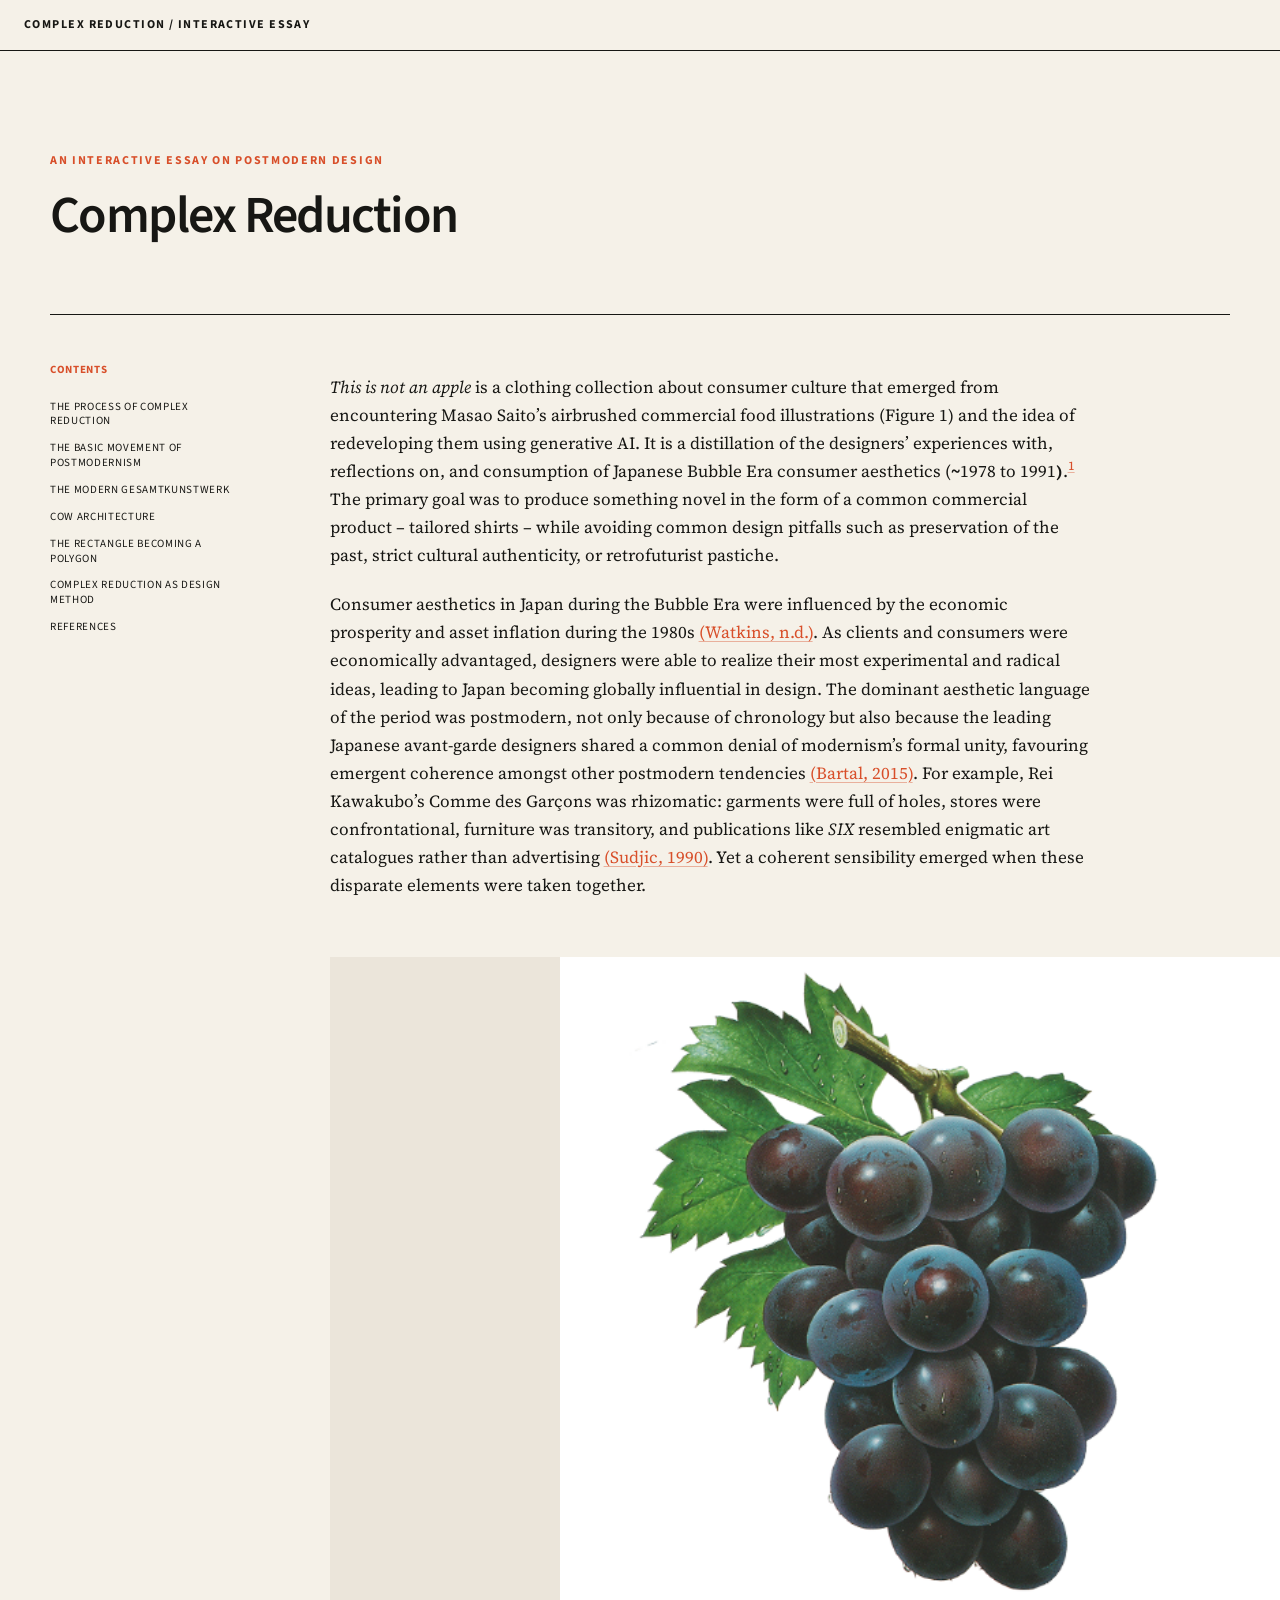
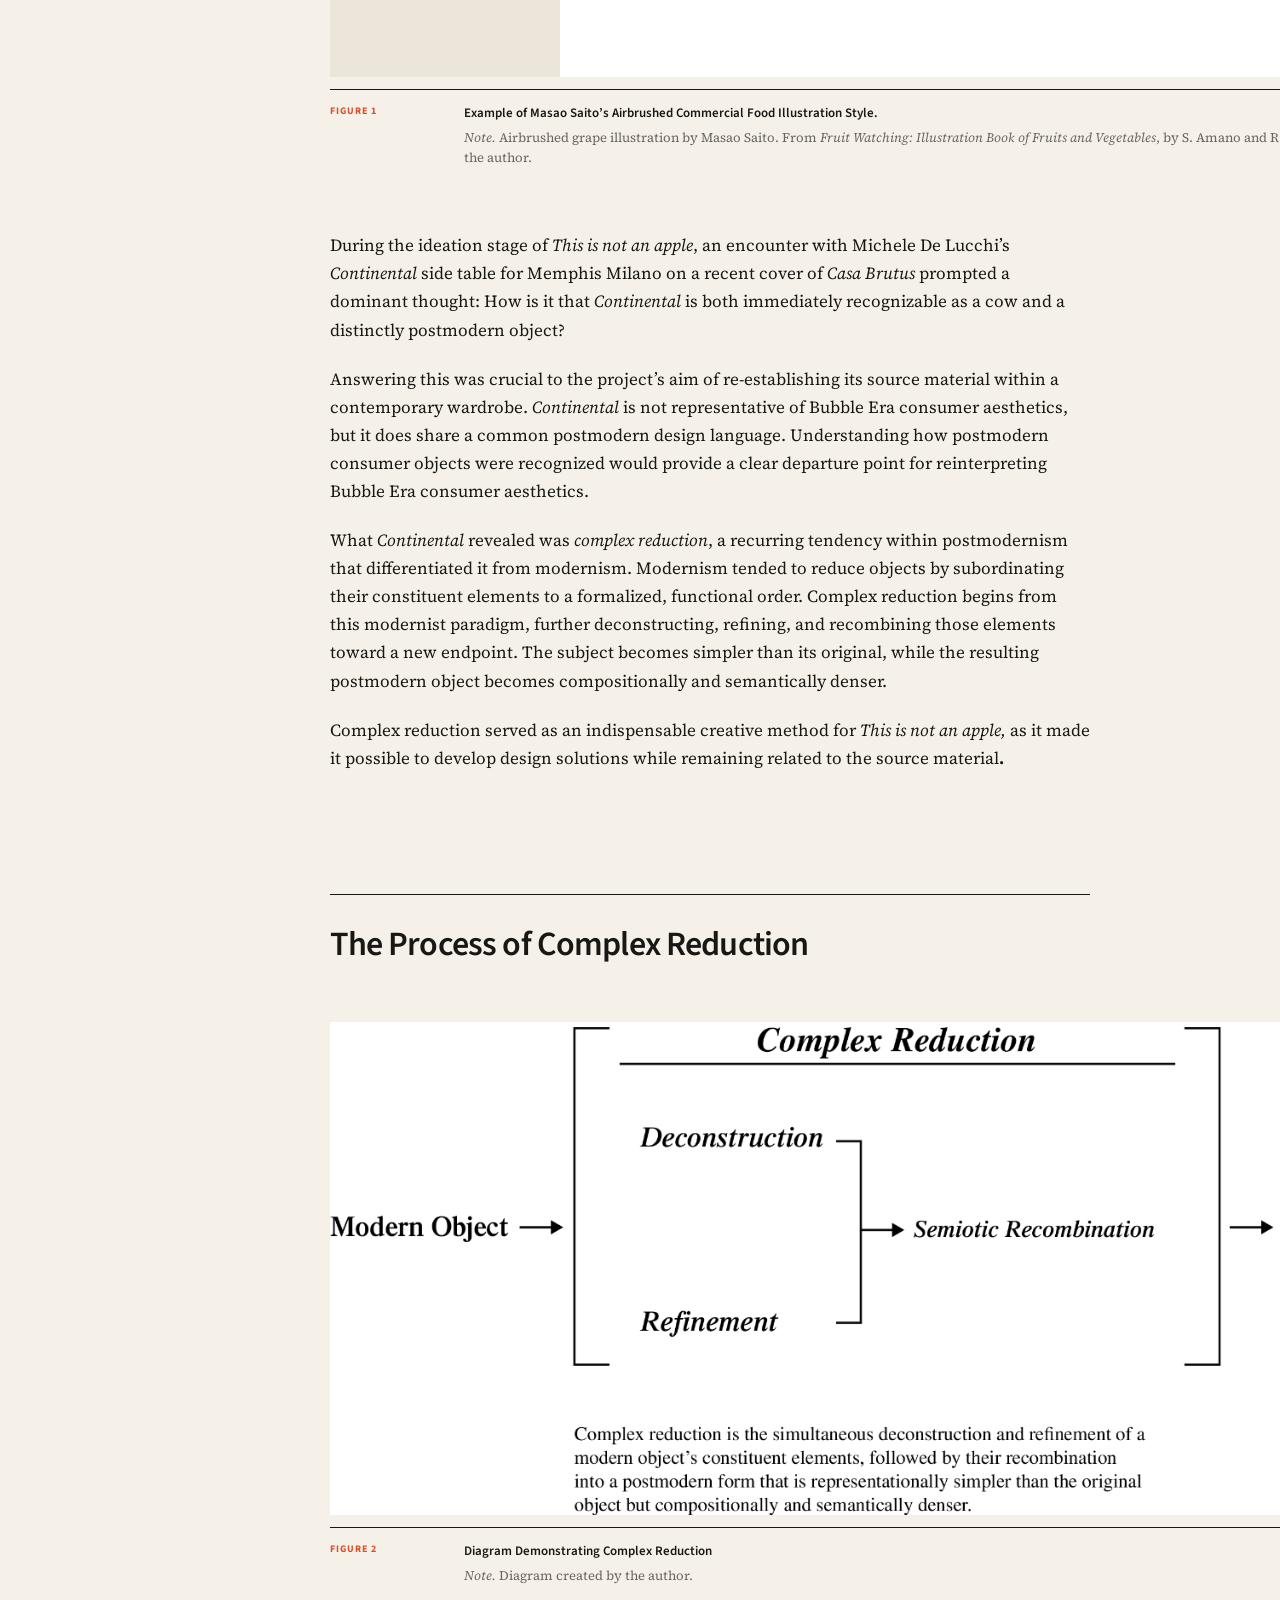
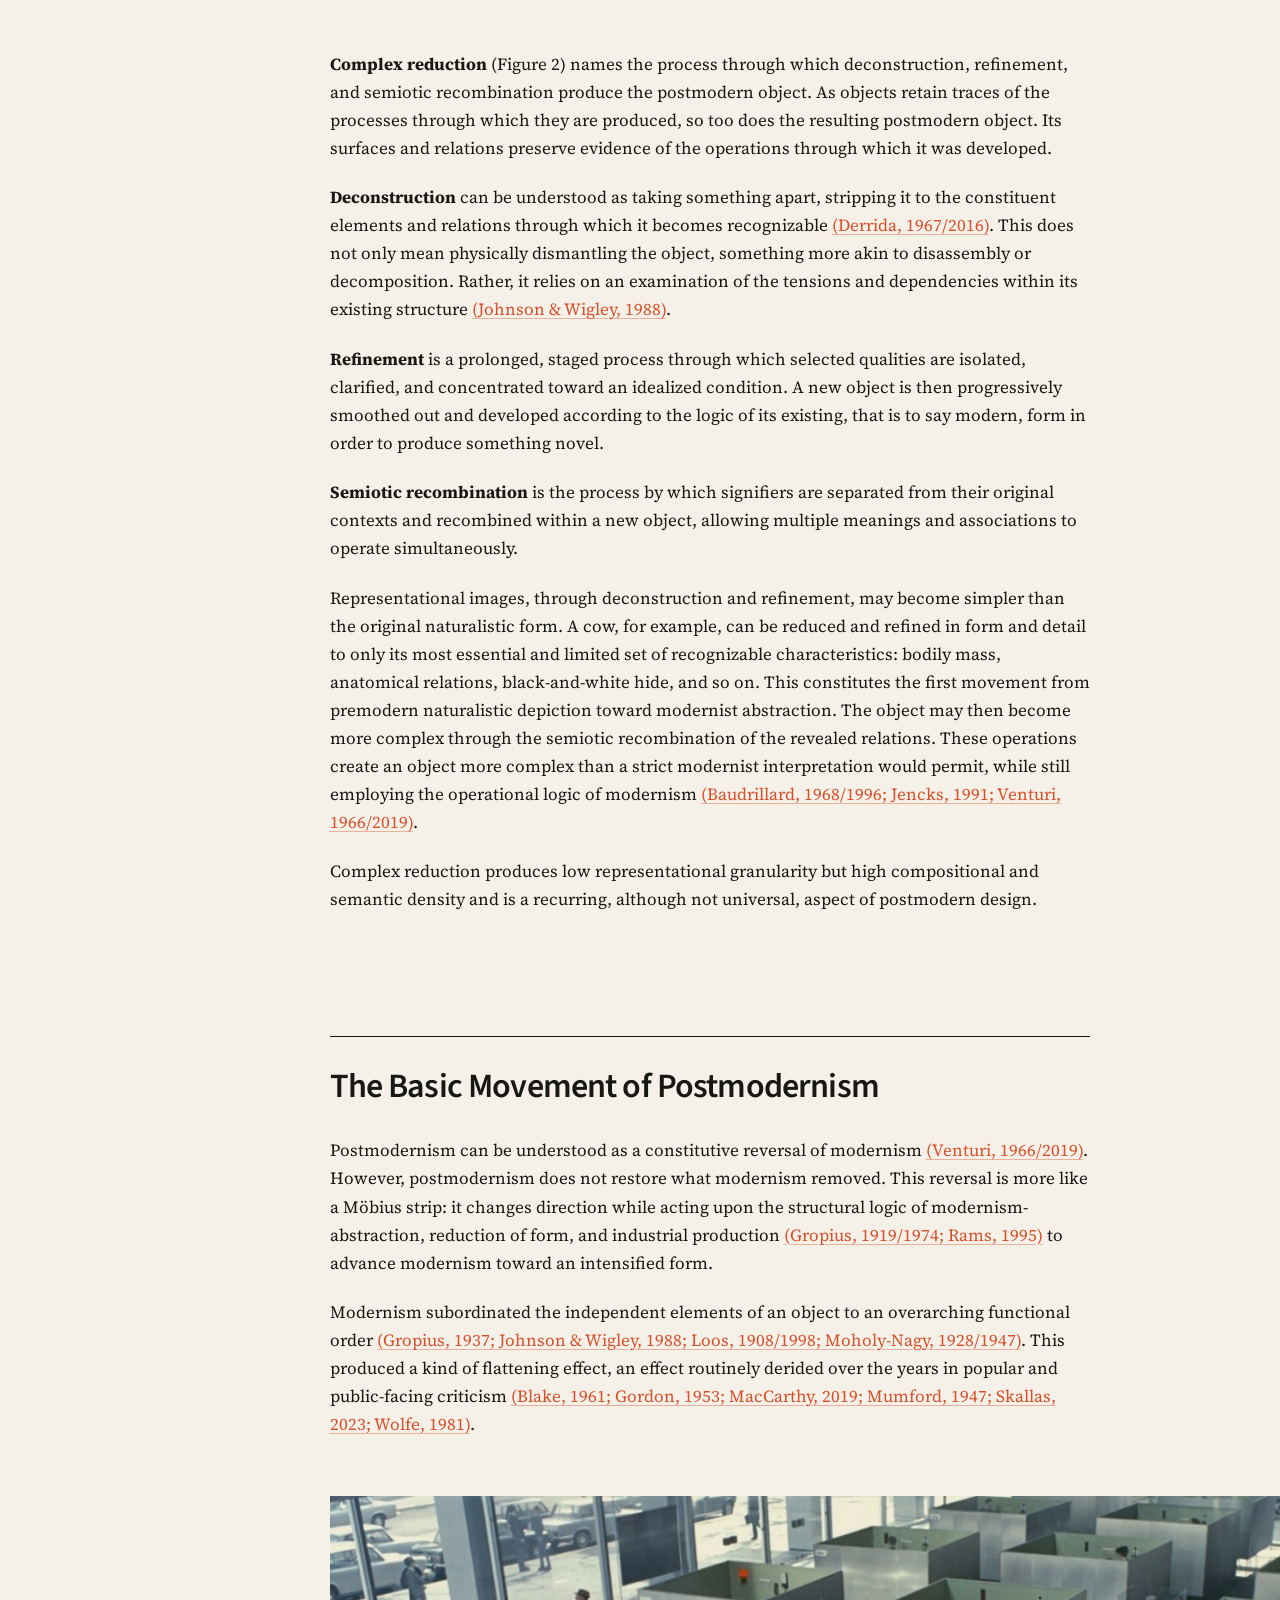
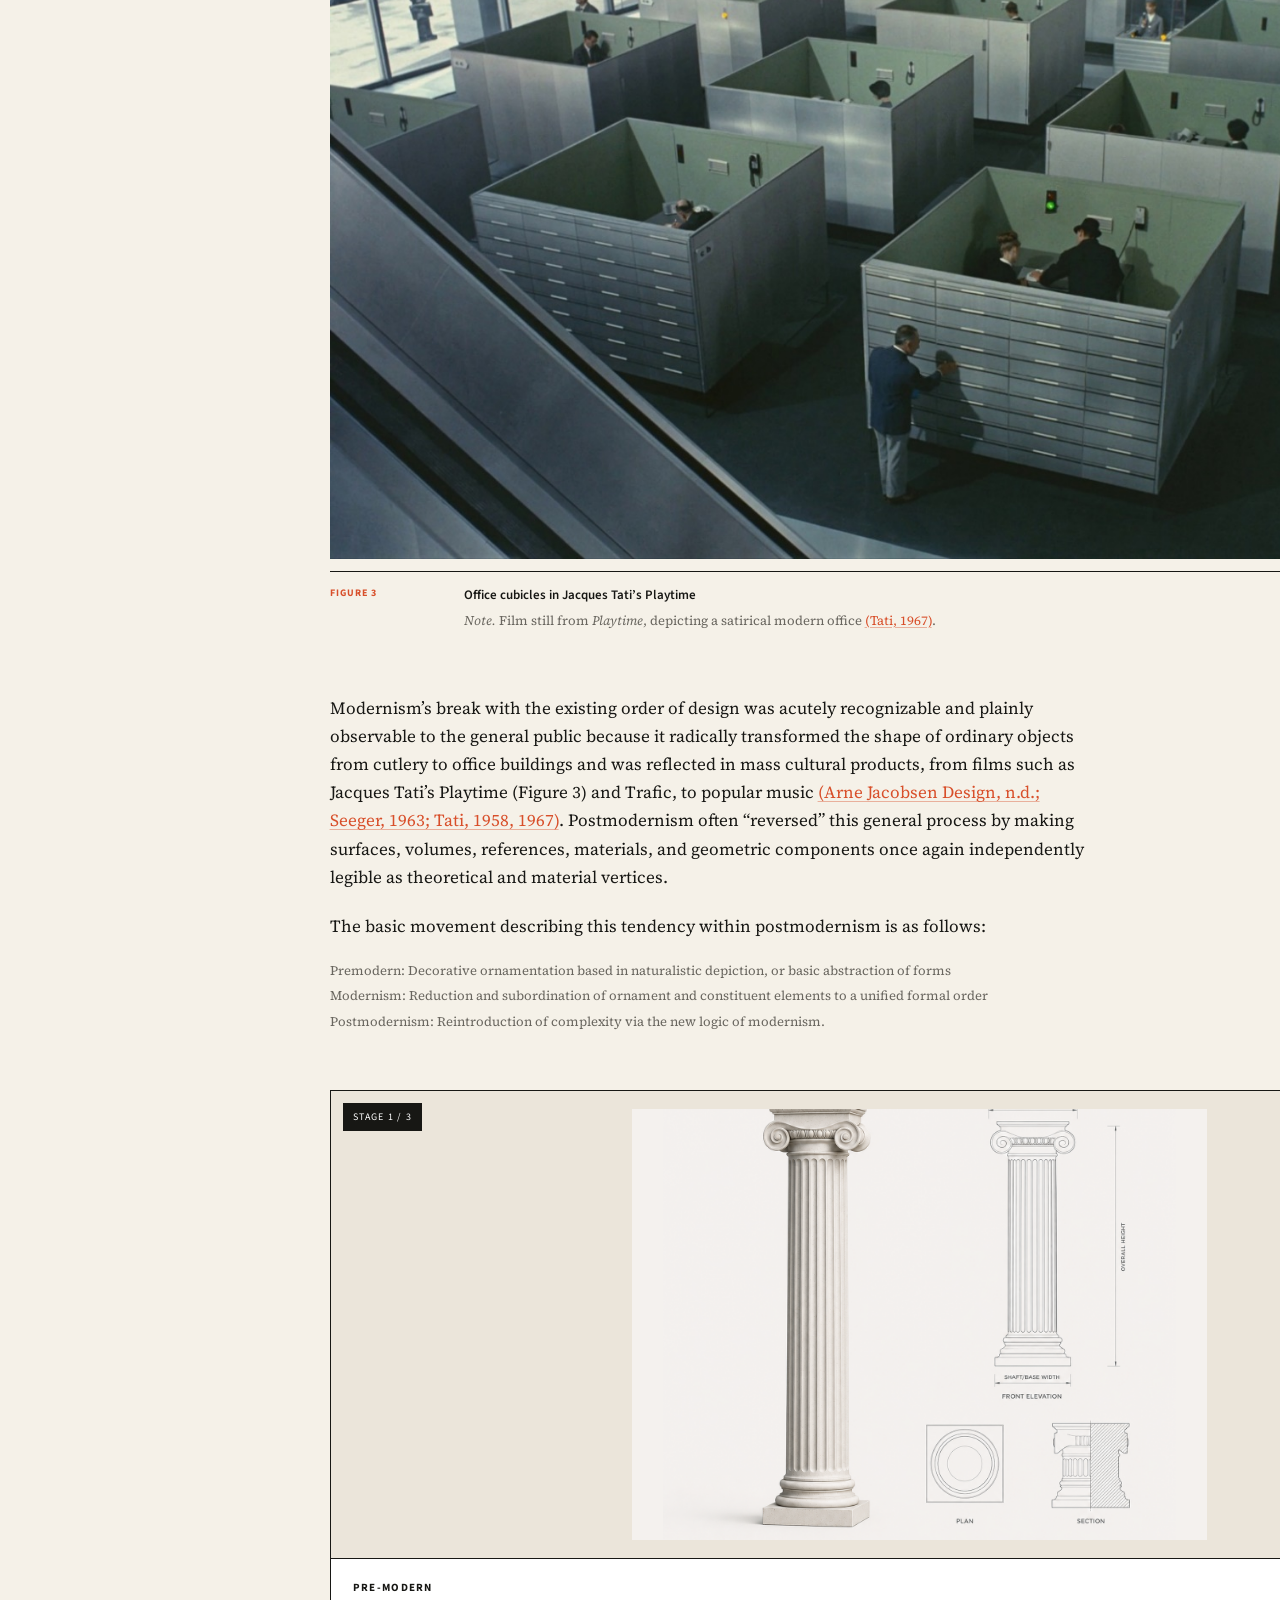
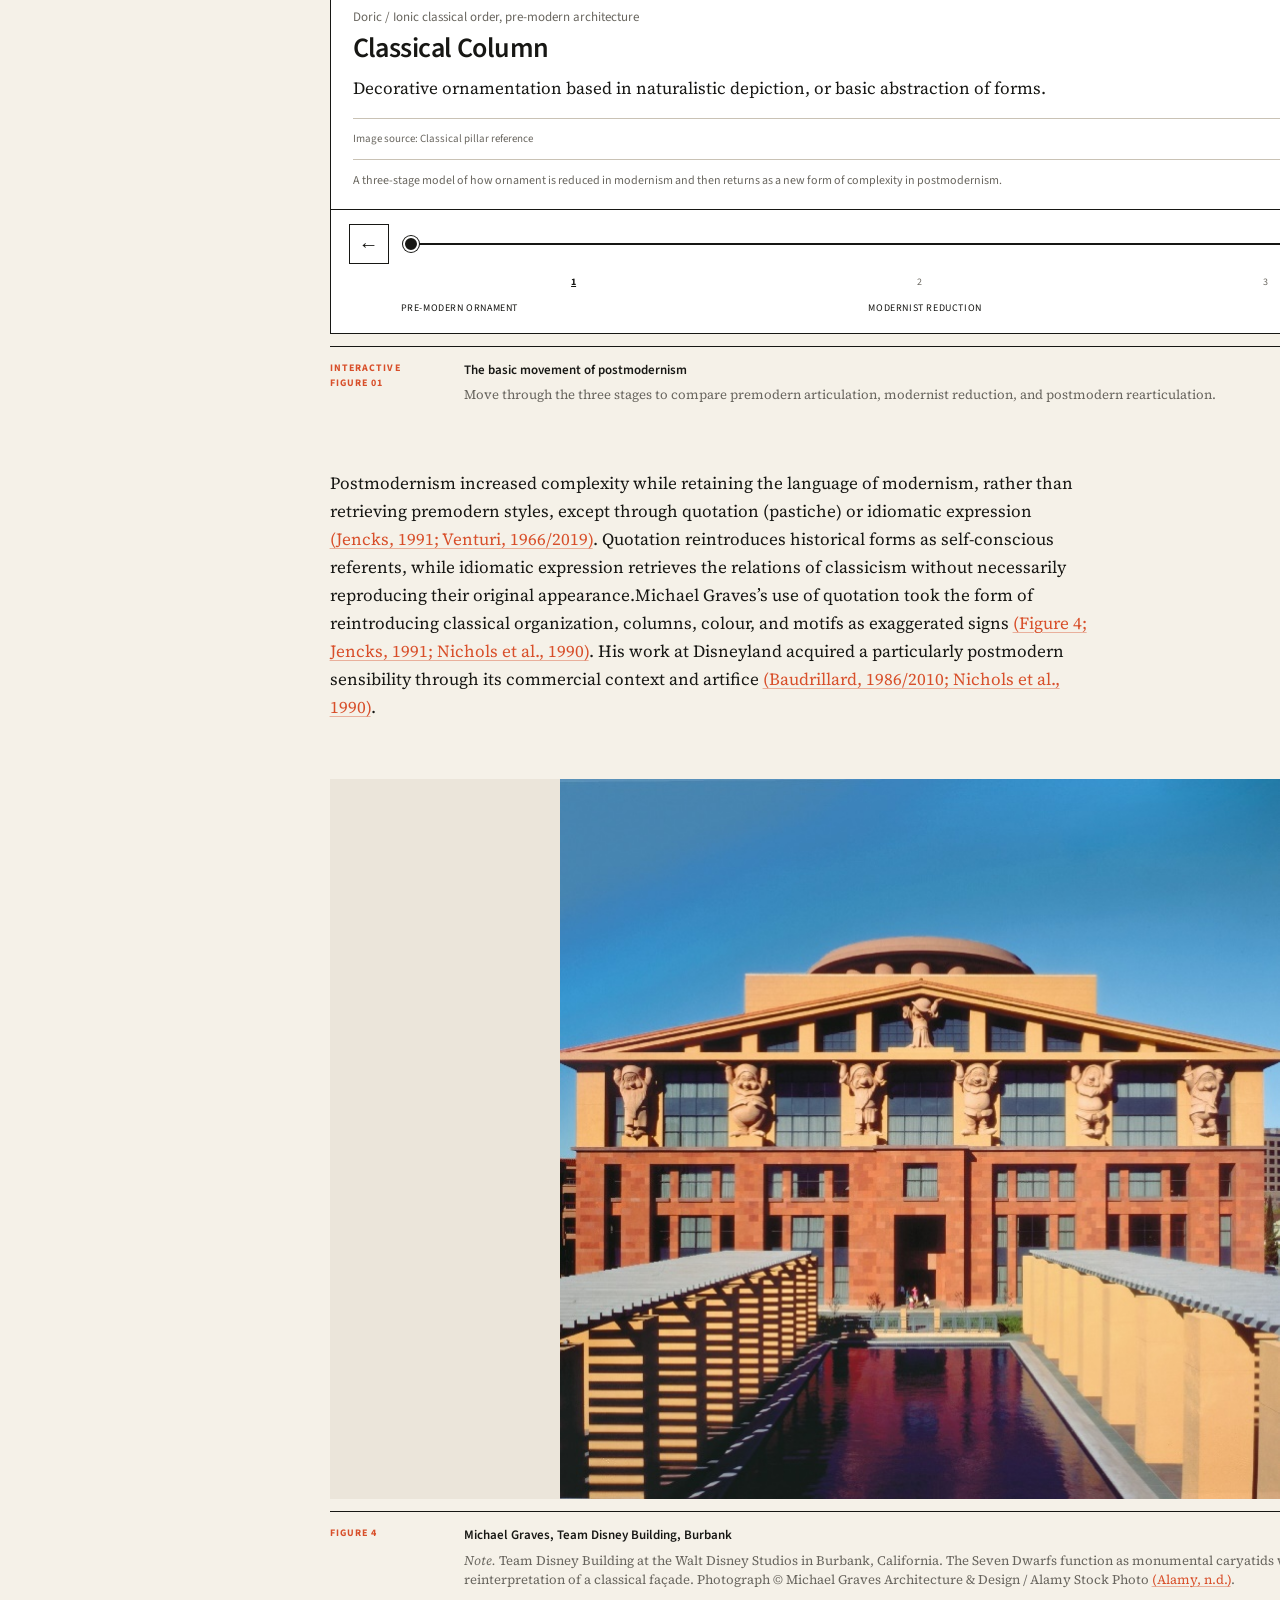
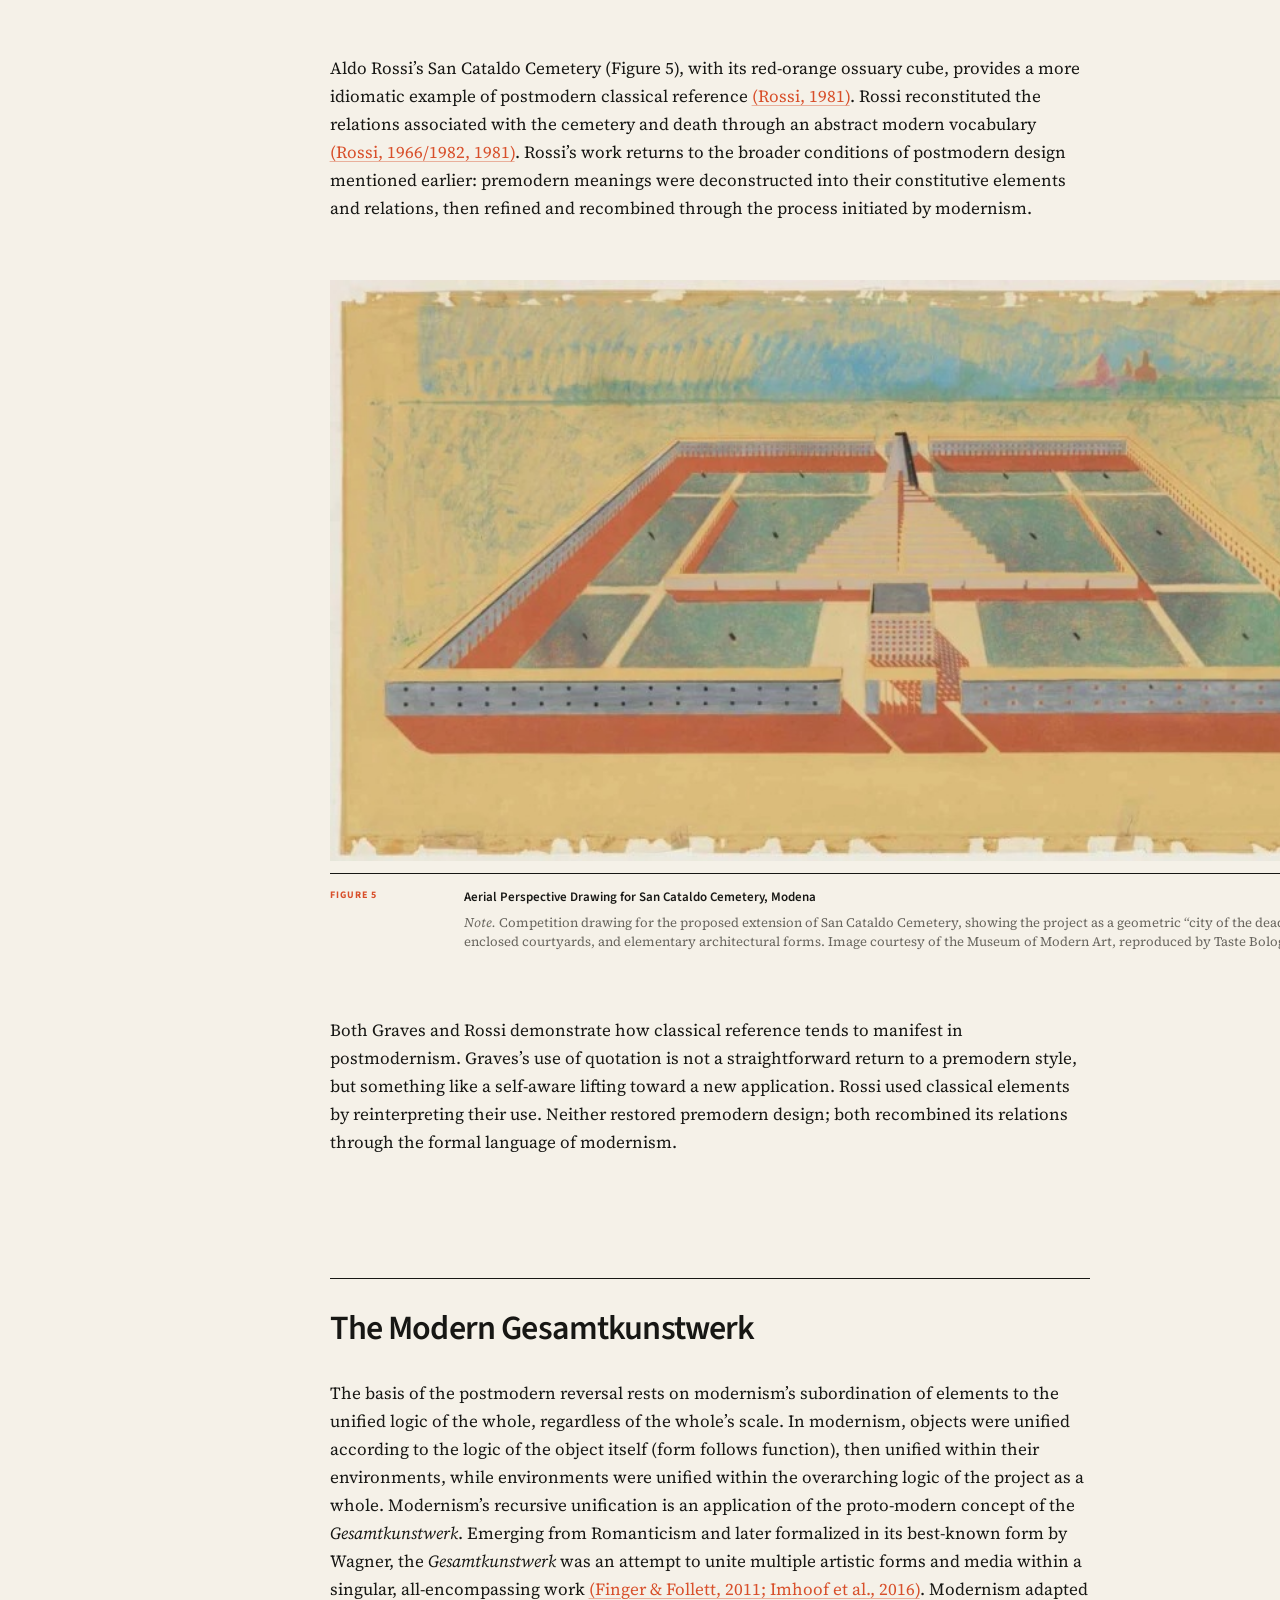
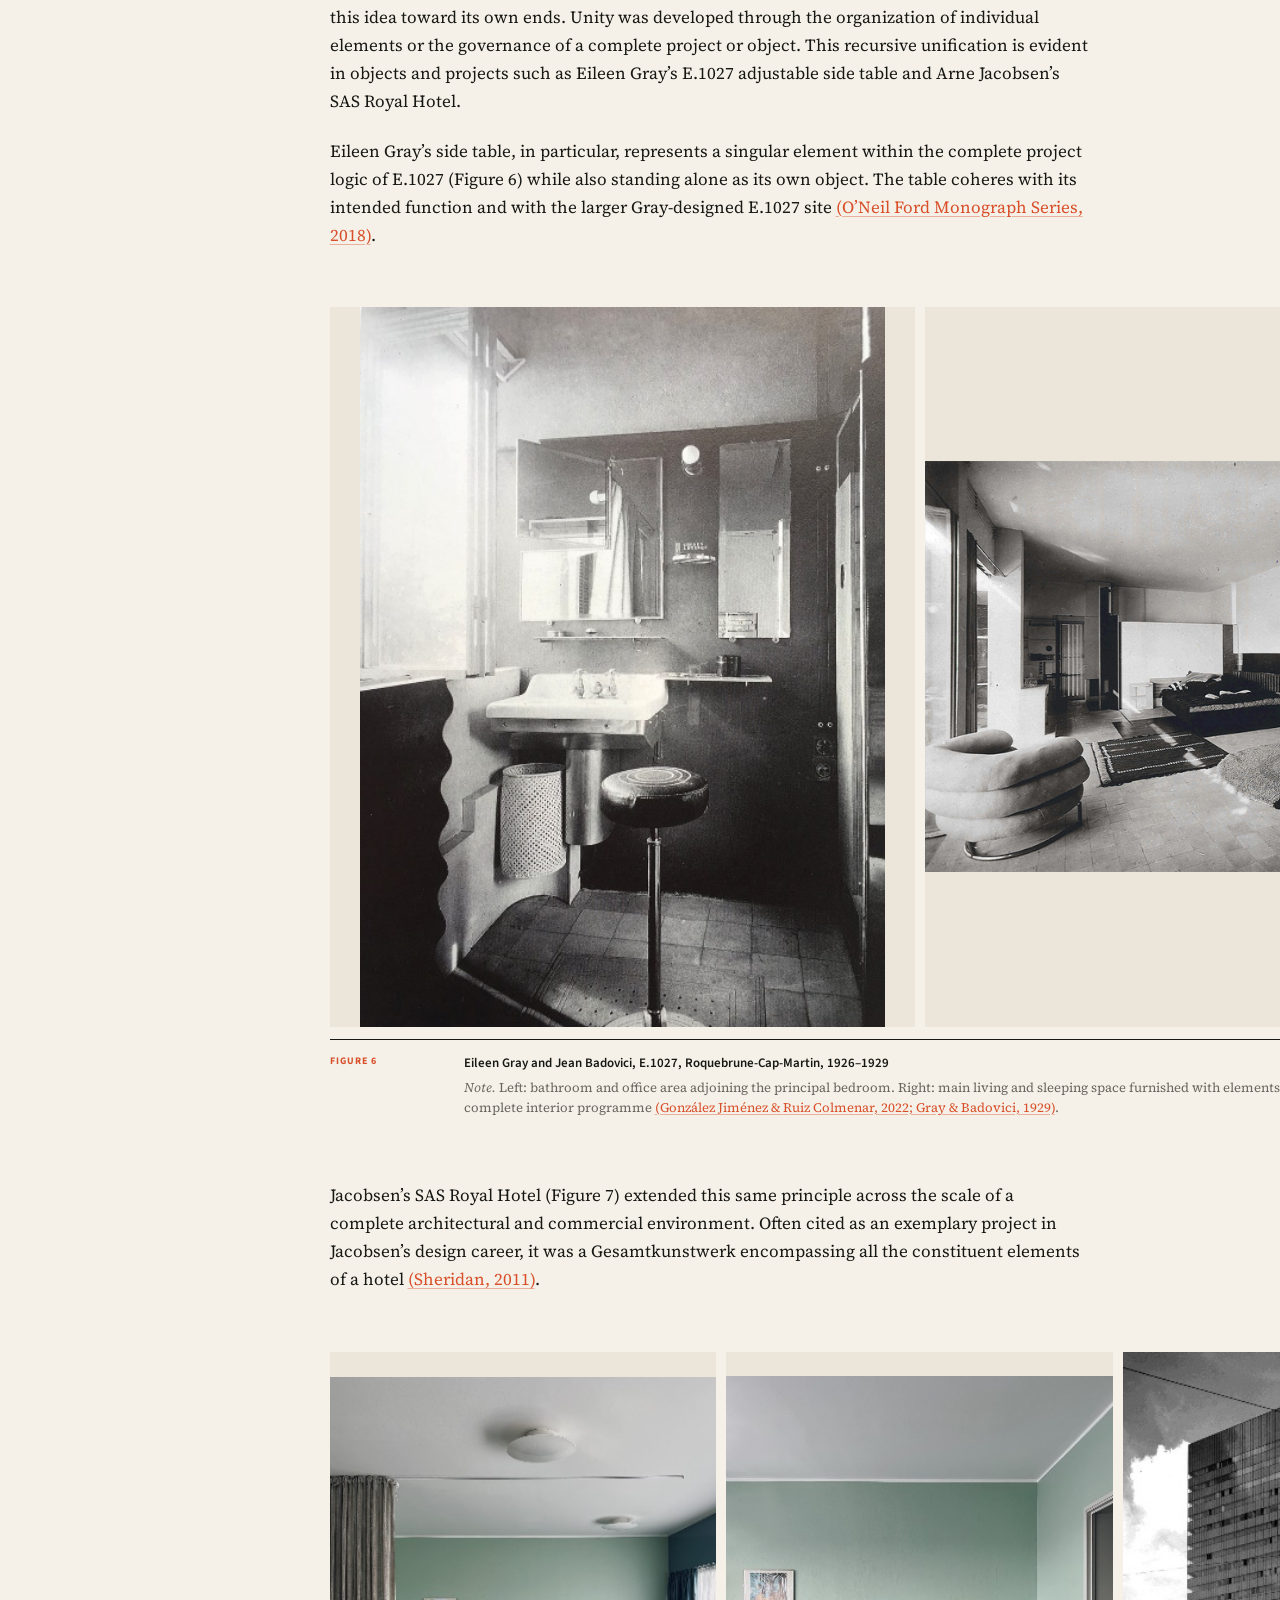
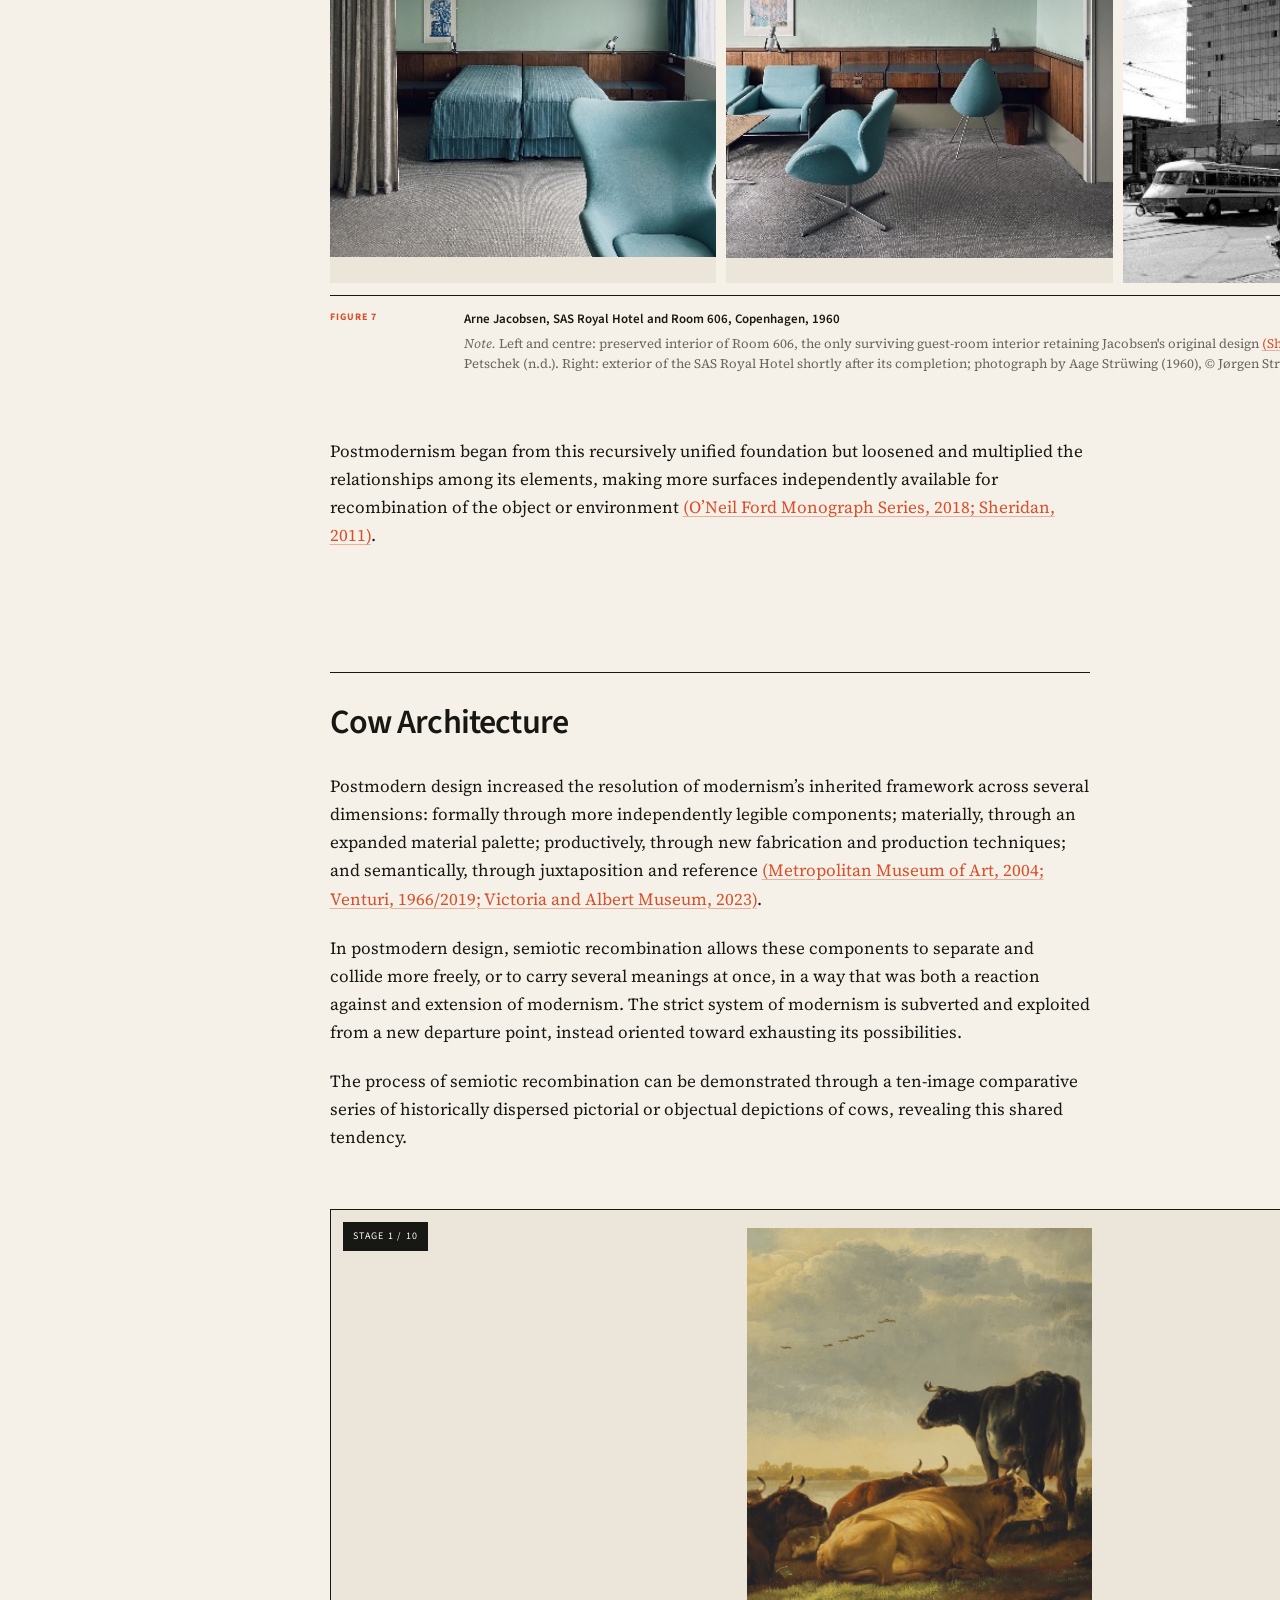
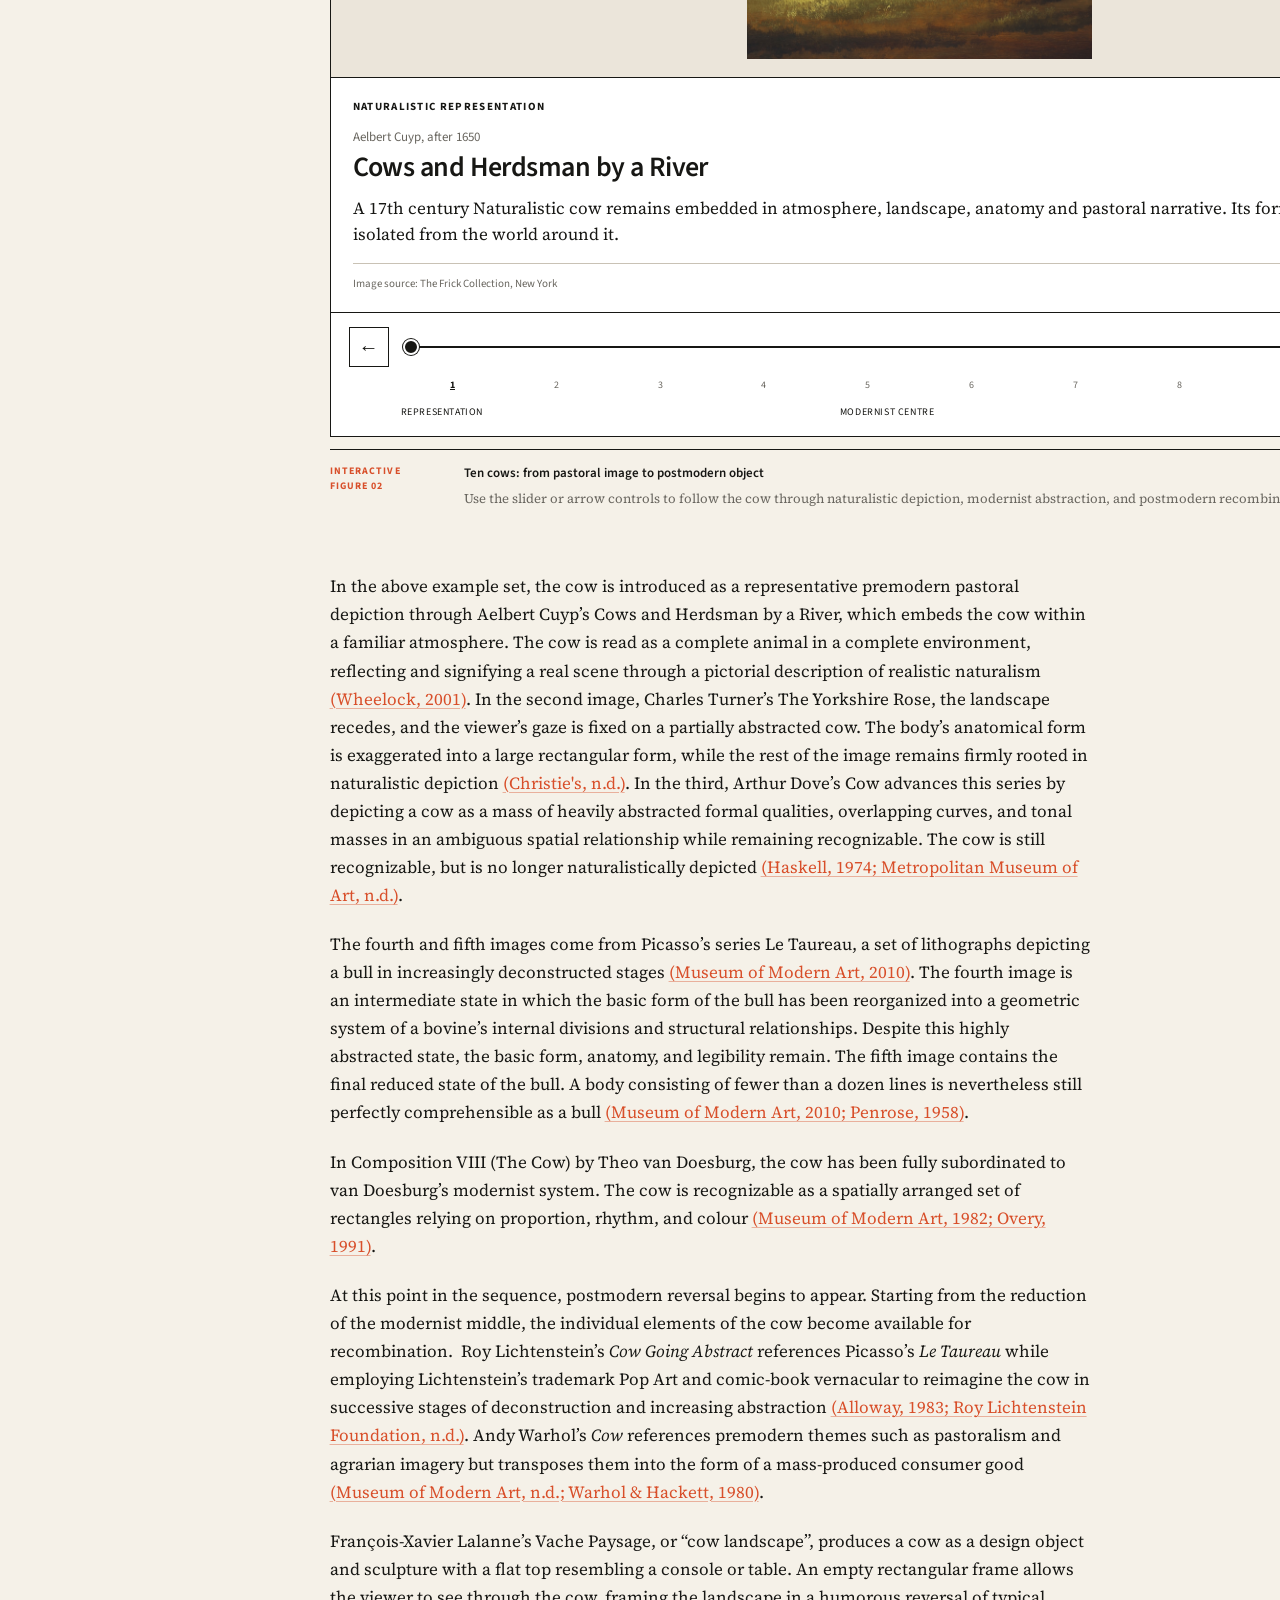
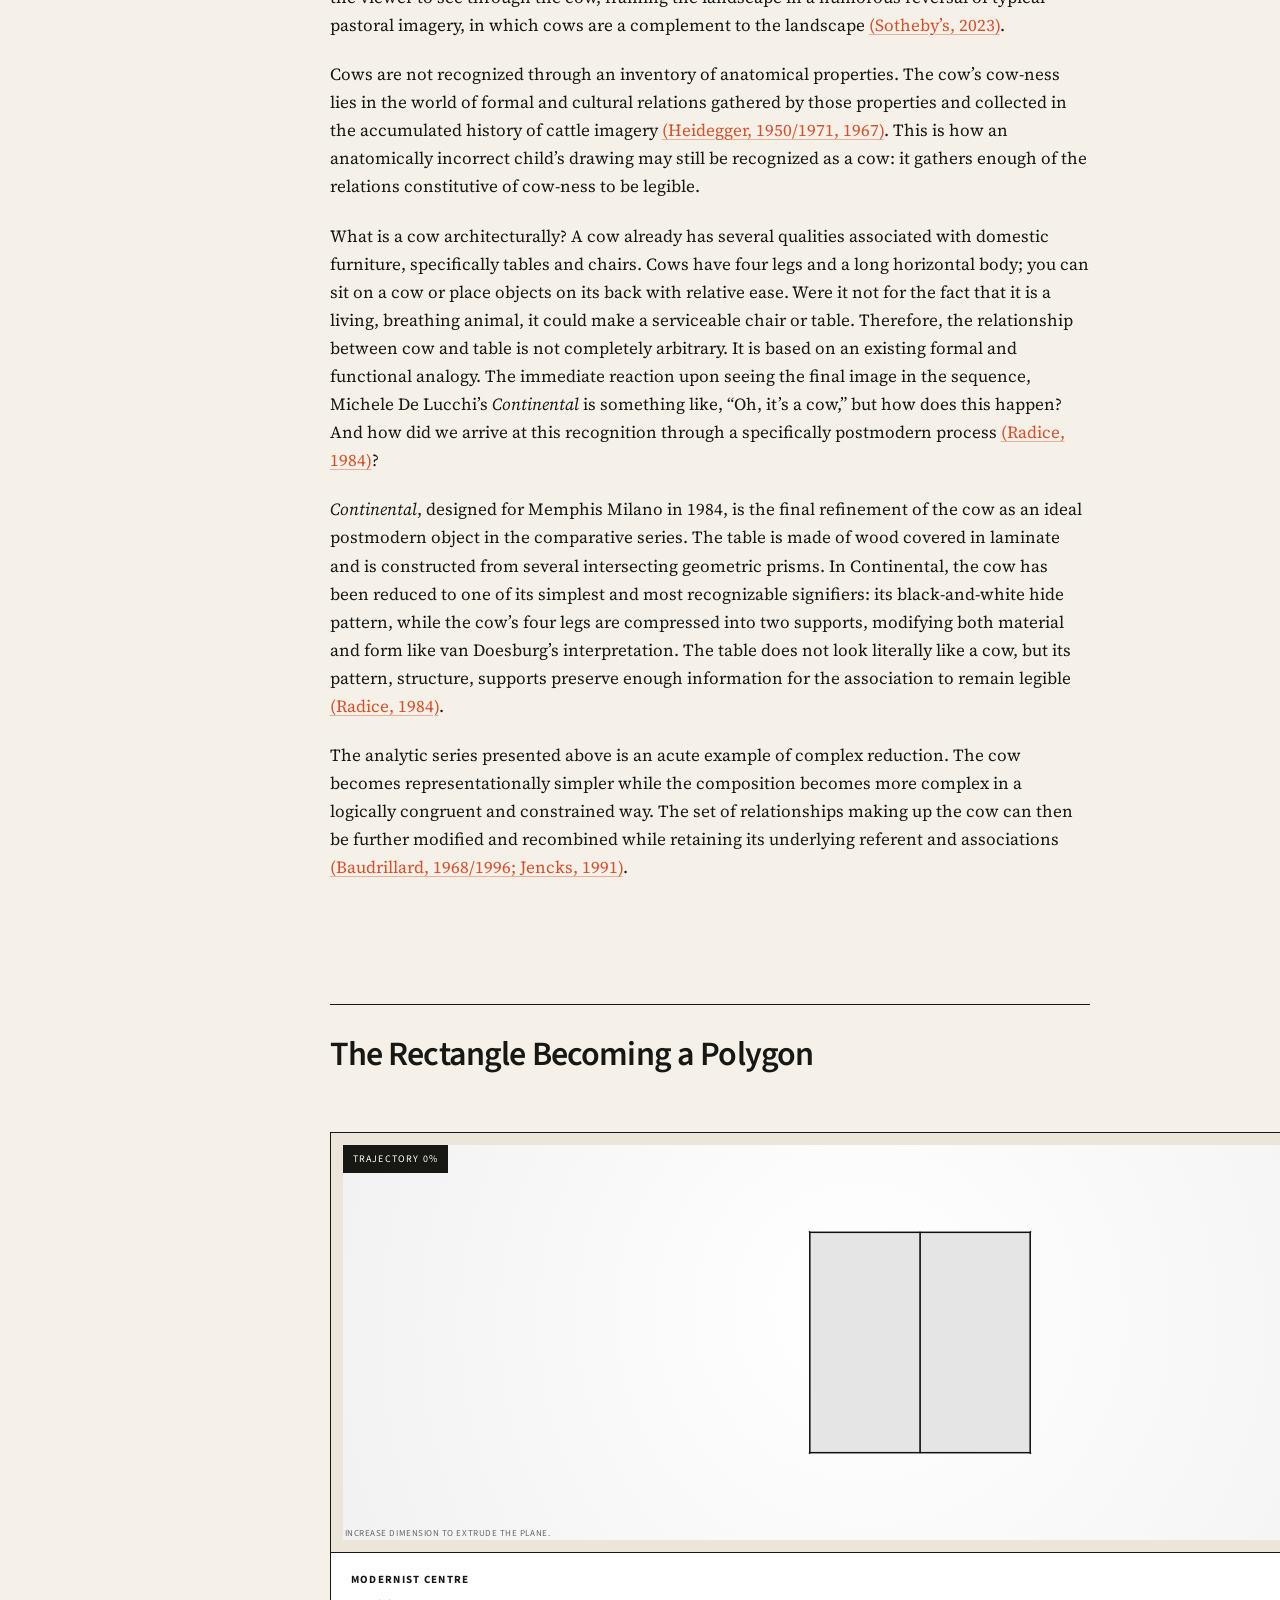
==== commit 7ee6dfb1: "Sync essay text from updated Complex_Reduction_Final_Formatted.docx. Co-authored-by: Cursor <cursora" ====
--- a/index.html
+++ b/index.html
@@ -23,7 +23,7 @@
       <strong>Contents</strong>
       <a href="#the-process-of-complex-reduction">The Process of Complex Reduction</a><a href="#the-basic-movement-of-postmodernism">The Basic Movement of Postmodernism</a><a href="#the-modern-gesamtkunstwerk">The Modern Gesamtkunstwerk</a><a href="#cow-architecture">Cow Architecture</a><a href="#the-rectangle-becoming-a-polygon">The Rectangle Becoming a Polygon</a><a href="#complex-reduction-as-design-method">Complex Reduction as Design Method</a><a href="#references">References</a>
     </nav>
-    <article><p><em>This is not an apple</em> is a clothing collection about consumer culture that emerged from encountering Masao Saito’s airbrushed commercial food illustrations (Figure 1) and the idea of redeveloping them using generative AI. It is a distillation of the designers’ experiences with, reflections on, and consumption of Japanese Bubble Era consumer aesthetics (<strong>~</strong>1978 to 1991<strong>)</strong>.<sup class="footnote-ref"><a href="#fn-1" data-fn="1" aria-label="Footnote 1">1</a></sup> The primary goal was to produce something novel in the form of a common commercial product – tailored shirts – while avoiding common design pitfalls such as preservation of the past, strict cultural authenticity, or retrofuturist pastiche.  </p><p>Consumer aesthetics in Japan during the Bubble Era were influenced by the economic prosperity and asset inflation during the 1980s<strong> </strong>(Watkins, n.d.). As clients and consumers were economically advantaged, designers were able to realize their most experimental and radical ideas, leading to Japan becoming globally influential in design. The dominant aesthetic language of the period was postmodern, not only because of chronology but also because the leading Japanese avant-garde designers shared a common denial of modernism’s formal unity, favouring emergent coherence amongst other postmodern tendencies (Bartal, 2015). For example, Rei Kawakubo’s Comme des Garçons grew like autonomous organs: garments were full of holes, stores were designed to be confrontational, furniture was transitory, and publications like <em>SIX</em> resembled enigmatic art catalogues rather than advertising (Sudjic, 1990). A coherent sensibility emerged when these disparate elements were taken together.</p><figure class="figure">
+    <article><p><em>This is not an apple</em> is a clothing collection about consumer culture that emerged from encountering Masao Saito’s airbrushed commercial food illustrations (Figure 1) and the idea of redeveloping them using generative AI. It is a distillation of the designers’ experiences with, reflections on, and consumption of Japanese Bubble Era consumer aesthetics (<strong>~</strong>1978 to 1991<strong>)</strong>.<sup class="footnote-ref"><a href="#fn-1" data-fn="1" aria-label="Footnote 1">1</a></sup> The primary goal was to produce something novel in the form of a common commercial product – tailored shirts – while avoiding common design pitfalls such as preservation of the past, strict cultural authenticity, or retrofuturist pastiche.  </p><p>Consumer aesthetics in Japan during the Bubble Era were influenced by the economic prosperity and asset inflation during the 1980s<strong> </strong>(Watkins, n.d.). As clients and consumers were economically advantaged, designers were able to realize their most experimental and radical ideas, leading to Japan becoming globally influential in design. The dominant aesthetic language of the period was postmodern, not only because of chronology but also because the leading Japanese avant-garde designers shared a common denial of modernism’s formal unity, favouring emergent coherence amongst other postmodern tendencies (Bartal, 2015). For example, Rei Kawakubo’s Comme des Garçons was rhizomatic: garments were full of holes, stores were confrontational, furniture was transitory, and publications like <em>SIX</em> resembled enigmatic art catalogues rather than advertising (Sudjic, 1990). Yet a coherent sensibility emerged when these disparate elements were taken together.</p><figure class="figure">
   <div class="figure-images" style="--count:1"><img src="./figures/figure-01/image-1.png" alt="Figure 1: Example of Masao Saito’s Airbrushed Commercial Food Illustration Style."></div>
   <figcaption class="figure-caption">
     <div class="figure-label">Figure 1</div>
@@ -41,7 +41,7 @@
       <div class="figure-note"><em>Note.</em> Diagram created by the author.</div>
     </div>
   </figcaption>
-</figure><p><strong>Complex reduction</strong> (Figure 2) names the process through which deconstruction, refinement, and semiotic recombination produce the postmodern object. As objects retain traces of the processes through which they are produced, so too does the resulting postmodern object. Its materials, surfaces, references, functions, and geometric relations preserve evidence of the operations through which it was separated, developed, and recombined.</p><p><strong>Deconstruction</strong> can be understood as taking something apart, stripping it to the constituent elements and relations through which it becomes recognizable (Derrida, 1967/2016). This does not only mean physically dismantling the object, something more akin to disassembly or decomposition. Rather, it relies on an examination of the tensions and dependencies within its existing structure (Johnson &amp; Wigley, 1988). </p><p><strong>Refinement</strong> is a prolonged, staged process through which selected qualities are isolated, clarified, and concentrated toward an idealized condition. A new object is then progressively smoothed out and developed according to the logic of its existing, that is to say modern, form in order to produce something novel.</p><p><strong>Semiotic recombination</strong> is the process through which signifiers are separated from their original contexts and recombined within a new object. This allows several meanings and associations to operate at once, overlapping, varying, and multiplying.</p><p>Representational images, through deconstruction and refinement, may become simpler than the original naturalistic form. A cow, for example, can be reduced and refined in form and detail to only its most essential and limited set of recognizable characteristics: bodily mass, anatomical relations, black-and-white hide, and so on. This constitutes the first movement from premodern naturalistic depiction toward modernist abstraction. The object may then become more complex through the semiotic recombination of these characteristics, especially when combined with multiple meanings and associations. These operations create an object that is more semantically complex than a strict modernist interpretation would permit, while still using the operational logic of modernism (Baudrillard, 1968/1996; Jencks, 1991; Venturi, 1966/2019).</p><p>Complex reduction produces low representational granularity but high compositional and semantic density and is therefore a recurring, although not universal, aspect of postmodern design.</p><h2 id="the-basic-movement-of-postmodernism">The Basic Movement of Postmodernism</h2><p>Postmodernism can be understood as a constitutive reversal of modernism (Venturi, 1966/2019). However, postmodernism does not restore what modernism removed. This reversal is more like a Möbius strip: it changes direction while acting upon the structural logic of modernism- abstraction, reduction of form, geometry, and industrial production (Gropius, 1919/1974; Rams, 1995) to advance modernism toward a novel, exaggerated, or intensified form.  </p><p>Modernism reduced the number of independently legible elements in an object by subordinating them to a unified structural and functional order (Gropius, 1937; Johnson &amp; Wigley, 1988; Loos, 1908/1998; Moholy-Nagy, 1928/1947). This produced a kind of flattening effect upon the object, an effect routinely derided over the years in popular and public-facing criticism (Blake, 1961; Gordon, 1953; MacCarthy, 2019; Mumford, 1947; Skallas, 2023; Wolfe, 1981). </p><figure class="figure">
+</figure><p><strong>Complex reduction</strong> (Figure 2) names the process through which deconstruction, refinement, and semiotic recombination produce the postmodern object. As objects retain traces of the processes through which they are produced, so too does the resulting postmodern object. Its surfaces and relations preserve evidence of the operations through which it was developed.</p><p><strong>Deconstruction</strong> can be understood as taking something apart, stripping it to the constituent elements and relations through which it becomes recognizable (Derrida, 1967/2016). This does not only mean physically dismantling the object, something more akin to disassembly or decomposition. Rather, it relies on an examination of the tensions and dependencies within its existing structure (Johnson &amp; Wigley, 1988). </p><p><strong>Refinement</strong> is a prolonged, staged process through which selected qualities are isolated, clarified, and concentrated toward an idealized condition. A new object is then progressively smoothed out and developed according to the logic of its existing, that is to say modern, form in order to produce something novel.</p><p><strong>Semiotic recombination</strong> is the process by which signifiers are separated from their original contexts and recombined within a new object, allowing multiple meanings and associations to operate simultaneously.</p><p>Representational images, through deconstruction and refinement, may become simpler than the original naturalistic form. A cow, for example, can be reduced and refined in form and detail to only its most essential and limited set of recognizable characteristics: bodily mass, anatomical relations, black-and-white hide, and so on. This constitutes the first movement from premodern naturalistic depiction toward modernist abstraction. The object may then become more complex through the semiotic recombination of the revealed relations. These operations create an object more complex than a strict modernist interpretation would permit, while still employing the operational logic of modernism (Baudrillard, 1968/1996; Jencks, 1991; Venturi, 1966/2019).</p><p>Complex reduction produces low representational granularity but high compositional and semantic density and is a recurring, although not universal, aspect of postmodern design.</p><h2 id="the-basic-movement-of-postmodernism">The Basic Movement of Postmodernism</h2><p>Postmodernism can be understood as a constitutive reversal of modernism (Venturi, 1966/2019). However, postmodernism does not restore what modernism removed. This reversal is more like a Möbius strip: it changes direction while acting upon the structural logic of modernism- abstraction, reduction of form, and industrial production (Gropius, 1919/1974; Rams, 1995) to advance modernism toward an intensified form.  </p><p>Modernism subordinated the independent elements of an object to an overarching functional order (Gropius, 1937; Johnson &amp; Wigley, 1988; Loos, 1908/1998; Moholy-Nagy, 1928/1947). This produced a kind of flattening effect, an effect routinely derided over the years in popular and public-facing criticism (Blake, 1961; Gordon, 1953; MacCarthy, 2019; Mumford, 1947; Skallas, 2023; Wolfe, 1981). </p><figure class="figure">
   <div class="figure-images" style="--count:1"><img src="./figures/figure-03/image-1.jpeg" alt="Figure 3: Office cubicles in Jacques Tati’s Playtime"></div>
   <figcaption class="figure-caption">
     <div class="figure-label">Figure 3</div>
@@ -50,7 +50,7 @@
       <div class="figure-note"><em>Note.</em> Film still from <em>Playtime</em>, depicting a satirical modern office (Tati, 1967).</div>
     </div>
   </figcaption>
-</figure><p>Modernism’s break with the existing order of design was acutely recognizable and plainly observable to the general public because it radically transformed the shape of ordinary objects from cutlery to office buildings and was reflected in mass cultural products, from films such as Jacques Tati’s Playtime (Figure 3) and Trafic, to popular music (Arne Jacobsen Design, n.d.; Seeger, 1963; Tati, 1958, 1967). Postmodernism often “reversed” this general process by making surfaces, volumes, references, materials, and geometric components once again independently legible as theoretical and material vertices.</p><p>The basic movement describing this tendency within postmodernism is as follows: </p><div class="schema-block"><div class="schema">Premodern: Decorative ornamentation based in naturalistic depiction, or basic abstraction of forms <br /><br /></div><div class="schema">Modernism: Reduction and subordination of ornament and constituent elements to a unified formal order<br /><br /></div><div class="schema">Postmodernism: Reintroduction of complexity via the new logic of modernism. </div></div><figure class="interactive">
+</figure><p>Modernism’s break with the existing order of design was acutely recognizable and plainly observable to the general public because it radically transformed the shape of ordinary objects from cutlery to office buildings and was reflected in mass cultural products, from films such as Jacques Tati’s Playtime (Figure 3) and Trafic, to popular music (Arne Jacobsen Design, n.d.; Seeger, 1963; Tati, 1958, 1967). Postmodernism often “reversed” this general process by making surfaces, volumes, references, materials, and geometric components once again independently legible as theoretical and material vertices.</p><p>The basic movement describing this tendency within postmodernism is as follows: </p><div class="schema-block"><div class="schema">Premodern: Decorative ornamentation based in naturalistic depiction, or basic abstraction of forms </div><div class="schema">Modernism: Reduction and subordination of ornament and constituent elements to a unified formal order</div><div class="schema">Postmodernism: Reintroduction of complexity via the new logic of modernism. </div></div><figure class="interactive">
   <div class="interactive-widget" data-slug="concept" tabindex="0"
     aria-label="The basic movement of postmodernism"></div>
   <figcaption class="interactive-caption">
@@ -61,25 +61,25 @@
       
     </div>
   </figcaption>
-</figure><p>Postmodernism increased the complexity of form while retaining the language of modernism rather than retrieving premodern styles, except through quotation or idiomatic expression (Jencks, 1991; Venturi, 1966/2019). Quotation reintroduces historical forms as self-conscious referents, while idiomatic expression retrieves the spatial, typological, or cultural relations of classicism without necessarily reproducing their original appearance.<br /><br /><br /><br />Michael Graves’s use of quotation took the form of reintroducing classical organization, columns, colour, and Greco-Roman motifs as exaggerated signs (see Figure 4; Jencks, 1991; Nichols et al., 1990). Graves’s quotation took on a particularly postmodern sensibility when applied to the constructed environment of Disneyland (Baudrillard, 1986/2010; Nichols et al., 1990). </p><figure class="figure">
-  <div class="figure-images" style="--count:1"><img src="./figures/figure-04/image-1.jpeg" alt="Figure 4: Michael Graves, Team Disney Building, Burbank, 1991"></div>
+</figure><p>Postmodernism increased complexity while retaining the language of modernism, rather than retrieving premodern styles, except through quotation (pastiche) or idiomatic expression (Jencks, 1991; Venturi, 1966/2019). Quotation reintroduces historical forms as self-conscious referents, while idiomatic expression retrieves the relations of classicism without necessarily reproducing their original appearance.Michael Graves’s use of quotation took the form of reintroducing classical organization, columns, colour, and motifs as exaggerated signs (Figure 4; Jencks, 1991; Nichols et al., 1990). His work at Disneyland acquired a particularly postmodern sensibility through its commercial context and artifice (Baudrillard, 1986/2010; Nichols et al., 1990). </p><figure class="figure">
+  <div class="figure-images" style="--count:1"><img src="./figures/figure-04/image-1.jpeg" alt="Figure 4: Michael Graves, Team Disney Building, Burbank"></div>
   <figcaption class="figure-caption">
     <div class="figure-label">Figure 4</div>
     <div>
-      <div class="figure-title">Michael Graves, Team Disney Building, Burbank, 1991</div>
-      <div class="figure-note"><em>Note.</em> Entrance façade of the Team Disney Building at the Walt Disney Studios in Burbank, California. The Seven Dwarfs function as monumental caryatids within a postmodern reinterpretation of a classical façade. Photograph © Michael Graves Architecture &amp; Design / Alamy Stock Photo (Alamy, n.d.).</div>
+      <div class="figure-title">Michael Graves, Team Disney Building, Burbank</div>
+      <div class="figure-note"><em>Note.</em> Team Disney Building at the Walt Disney Studios in Burbank, California. The Seven Dwarfs function as monumental caryatids within a postmodern reinterpretation of a classical façade. Photograph © Michael Graves Architecture &amp; Design / Alamy Stock Photo (Alamy, n.d.).</div>
     </div>
   </figcaption>
-</figure><p>Aldo Rossi’s San Cataldo Cemetery (Figure 5), with its red-orange ossuary cube, provides a more idiomatic example of postmodern classical reference (Rossi, 1981). Rossi does not interpret classical form through material quotation; rather, he reconstituted the typological, civic, commemorative, and social relations associated with the cemetery and death through an abstract modern vocabulary (Rossi, 1966/1982, 1981). Rossi’s work goes back to the broader conditions of postmodern design mentioned earlier: premodern meanings were deconstructed into their constitutive elements and relations, then refined through the amplified process initiated by modernism. </p><figure class="figure">
-  <div class="figure-images" style="--count:1"><img src="./figures/figure-05/image-1.jpeg" alt="Figure 5: Aerial Perspective Drawing for San Cataldo Cemetery, Modena, 1971"></div>
+</figure><p>Aldo Rossi’s San Cataldo Cemetery (Figure 5), with its red-orange ossuary cube, provides a more idiomatic example of postmodern classical reference (Rossi, 1981). Rossi reconstituted the relations associated with the cemetery and death through an abstract modern vocabulary (Rossi, 1966/1982, 1981). Rossi’s work returns to the broader conditions of postmodern design mentioned earlier: premodern meanings were deconstructed into their constitutive elements and relations, then refined and recombined through the process initiated by modernism. </p><figure class="figure">
+  <div class="figure-images" style="--count:1"><img src="./figures/figure-05/image-1.jpeg" alt="Figure 5: Aerial Perspective Drawing for San Cataldo Cemetery, Modena"></div>
   <figcaption class="figure-caption">
     <div class="figure-label">Figure 5</div>
     <div>
-      <div class="figure-title">Aerial Perspective Drawing for San Cataldo Cemetery, Modena, 1971</div>
-      <div class="figure-note"><em>Note.</em> Competition drawing for the proposed extension of San Cataldo Cemetery, showing the project as a geometric “city of the dead” organized around axial circulation, enclosed courtyards, and elementary architectural forms. Image courtesy of the Museum of Modern Art, reproduced by Taste Bologna (Taste Bologna, 2021).<br /><br /></div>
+      <div class="figure-title">Aerial Perspective Drawing for San Cataldo Cemetery, Modena</div>
+      <div class="figure-note"><em>Note.</em> Competition drawing for the proposed extension of San Cataldo Cemetery, showing the project as a geometric “city of the dead” organized around axial circulation, enclosed courtyards, and elementary architectural forms. Image courtesy of the Museum of Modern Art, reproduced by Taste Bologna (Taste Bologna, 2021).</div>
     </div>
   </figcaption>
-</figure><p>Both Graves and Rossi demonstrate how classical reference tends to manifest in postmodernism, thereby distinguishing it from premodern styles. Graves’s use of quotation is not a straightforward return to a premodern style, but something like a self-aware lifting and reconstitution of classical elements toward a new application. Meanwhile, Rossi uses classical elements through a reinterpretation of typology and function suitable for a contemporary site. Neither restores premodern design; both recombine its elements and relations through the formal language of modernism. </p><h2 id="the-modern-gesamtkunstwerk">The Modern Gesamtkunstwerk</h2><p>The basis of the postmodern reversal is built upon modernism’s subordination of objects, functions, individual systems, and formal qualities to the unified logic of the whole, whether that whole was an architectural masterplan or an individual object. The modernist tendency toward recursive unification is evident in objects and projects such as Eileen Gray’s E.1027 adjustable side table and Arne Jacobsen’s SAS Royal Hotel, where both individual objects and complete projects are unified by their own internal logic or function while also being subordinated to larger projects. In modernism, the elements of an object were unified according to the logic of the object itself (form follows function). Objects were then unified within their environments, while environments were unified within the overarching logic and goals of the entire project.</p><p>Eileen Gray’s side table, in particular, represents a singular element within the complete project logic of E.1027 (Figure 6) while also standing alone as its own object. The table coheres with its intended function through its material form and adjustable mechanism. Gray designed the E.1027 site, building, spatial arrangement, and interior components, including hardware, fixed and loose furniture, lamps, textiles, and colour scheme, as interdependent components of the same environment (O’Neil Ford Monograph Series, 2018). The side table’s form, adjustment mechanism, material, and use were therefore subordinated to the wider architectural programme of E.1027 while also belonging to the table’s own structural logic.</p><figure class="figure">
+</figure><p>Both Graves and Rossi demonstrate how classical reference tends to manifest in postmodernism. Graves’s use of quotation is not a straightforward return to a premodern style, but something like a self-aware lifting toward a new application. Rossi used classical elements by reinterpreting their use. Neither restored premodern design; both recombined its relations through the formal language of modernism. </p><h2 id="the-modern-gesamtkunstwerk">The Modern Gesamtkunstwerk</h2><p>The basis of the postmodern reversal rests on modernism’s subordination of elements to the unified logic of the whole, regardless of the whole’s scale. In modernism, objects were unified according to the logic of the object itself (form follows function), then unified within their environments, while environments were unified within the overarching logic of the project as a whole. Modernism’s recursive unification is an application of the proto-modern concept of the <em>Gesamtkunstwerk</em>. Emerging from Romanticism and later formalized in its best-known form by Wagner, the <em>Gesamtkunstwerk</em> was an attempt to unite multiple artistic forms and media within a singular, all-encompassing work (Finger &amp; Follett, 2011; Imhoof et al., 2016). Modernism adapted this idea toward its own ends. Unity was developed through the organization of individual elements or the governance of a complete project or object. This recursive unification is evident in objects and projects such as Eileen Gray’s E.1027 adjustable side table and Arne Jacobsen’s SAS Royal Hotel.</p><p>Eileen Gray’s side table, in particular, represents a singular element within the complete project logic of E.1027 (Figure 6) while also standing alone as its own object. The table coheres with its intended function and with the larger Gray-designed E.1027 site (O’Neil Ford Monograph Series, 2018). </p><figure class="figure">
   <div class="figure-images" style="--count:2"><img src="./figures/figure-06/image-1.jpeg" alt="Figure 6: Eileen Gray and Jean Badovici, E.1027, Roquebrune-Cap-Martin, 1926–1929"><img src="./figures/figure-06/image-2.jpeg" alt="Figure 6: Eileen Gray and Jean Badovici, E.1027, Roquebrune-Cap-Martin, 1926–1929"></div>
   <figcaption class="figure-caption">
     <div class="figure-label">Figure 6</div>
@@ -88,7 +88,7 @@
       <div class="figure-note"><em>Note.</em> Left: bathroom and office area adjoining the principal bedroom. Right: main living and sleeping space furnished with elements designed as part of the house’s complete interior programme (González Jiménez &amp; Ruiz Colmenar, 2022; Gray &amp; Badovici, 1929).</div>
     </div>
   </figcaption>
-</figure><p>Jacobsen’s SAS Royal Hotel (Figure 7) extended this same principle across the scale of a complete architectural and commercial environment. Often cited as an exemplary project in Jacobsen’s design career, it was a Gesamtkunstwerk encompassing all the constituent elements of a hotel. Architecture, furniture, lighting, textiles, fittings, utensils, and door handles were developed as part of a fully planned design rather than as independent or curated readymade objects sourced elsewhere (Sheridan, 2011).</p><figure class="figure">
+</figure><p>Jacobsen’s SAS Royal Hotel (Figure 7) extended this same principle across the scale of a complete architectural and commercial environment. Often cited as an exemplary project in Jacobsen’s design career, it was a Gesamtkunstwerk encompassing all the constituent elements of a hotel (Sheridan, 2011).</p><figure class="figure">
   <div class="figure-images" style="--count:3"><img src="./figures/figure-07/image-1.jpeg" alt="Figure 7: Arne Jacobsen, SAS Royal Hotel and Room 606, Copenhagen, 1960"><img src="./figures/figure-07/image-2.jpeg" alt="Figure 7: Arne Jacobsen, SAS Royal Hotel and Room 606, Copenhagen, 1960"><img src="./figures/figure-07/image-3.jpeg" alt="Figure 7: Arne Jacobsen, SAS Royal Hotel and Room 606, Copenhagen, 1960"></div>
   <figcaption class="figure-caption">
     <div class="figure-label">Figure 7</div>
@@ -97,7 +97,7 @@
       <div class="figure-note"><em>Note.</em> Left and centre: preserved interior of Room 606, the only surviving guest-room interior retaining Jacobsen&#x27;s original design (Sheridan, 2023); photographs by Eric Petschek (n.d.). Right: exterior of the SAS Royal Hotel shortly after its completion; photograph by Aage Strüwing (1960), © Jørgen Strüwing.</div>
     </div>
   </figcaption>
-</figure><p>Modernism’s recursive unification, its subordination of many disparate elements under a single logic regardless of scale, can be seen as a development of the proto-modern concept of the Gesamtkunstwerk, or total work of art. Emerging from Romanticism and later formalized in its most well-known form by Wagner, the Gesamtkunstwerk was an attempt to unite multiple artistic forms and media within a singular, all-encompassing work (Finger &amp; Follett, 2011; Imhoof et al., 2016). Modernism adapted this idea toward its own ends. Unity was developed through the organization of individual elements or governance of a complete project or object. Postmodernism began from this recursively unified foundation but loosened and multiplied the relationships among its constituent elements, making more surfaces, materials, functions, and references independently available for recombination of the object or environment (O’Neil Ford Monograph Series, 2018; Sheridan, 2011).</p><h2 id="cow-architecture">Cow Architecture</h2><p>Postmodern design increased the resolution of modernism’s inherited framework across several dimensions: formally, through more shapes, surfaces, intersections, and independently legible components; materially, through expanded uses of colour, texture, and industrial materials; productively, through new fabrication and production techniques; and semantically, through juxtaposition, contradiction, quotation, and theoretical reference (Metropolitan Museum of Art, 2004; Venturi, 1966/2019; Victoria and Albert Museum, 2023).</p><p>In postmodern design, semiotic recombination allows these components to separate, collide, and contradict one another more freely, or to carry several meanings at once, in a way that was both a reaction against and extension of modernism. The strict system of modernism is thereby subverted and exploited from a new departure point and oriented toward exhausting its possibilities.</p><p>The process of semiotic recombination can be demonstrated through a ten-image comparative series of historically dispersed pictorial or objectual depictions of cows, revealing this shared tendency.</p><figure class="interactive">
+</figure><p>Postmodernism began from this recursively unified foundation but loosened and multiplied the relationships among its elements, making more surfaces independently available for recombination of the object or environment (O’Neil Ford Monograph Series, 2018; Sheridan, 2011).</p><h2 id="cow-architecture">Cow Architecture</h2><p>Postmodern design increased the resolution of modernism’s inherited framework across several dimensions: formally through more independently legible components; materially, through an expanded material palette; productively, through new fabrication and production techniques; and semantically, through juxtaposition and reference (Metropolitan Museum of Art, 2004; Venturi, 1966/2019; Victoria and Albert Museum, 2023).</p><p>In postmodern design, semiotic recombination allows these components to separate and collide more freely, or to carry several meanings at once, in a way that was both a reaction against and extension of modernism. The strict system of modernism is subverted and exploited from a new departure point, instead oriented toward exhausting its possibilities.</p><p>The process of semiotic recombination can be demonstrated through a ten-image comparative series of historically dispersed pictorial or objectual depictions of cows, revealing this shared tendency.</p><figure class="interactive">
   <div class="interactive-widget" data-slug="cows" tabindex="0"
     aria-label="Ten cows: from pastoral image to postmodern object"></div>
   <figcaption class="interactive-caption">
@@ -108,7 +108,7 @@
       
     </div>
   </figcaption>
-</figure><p>In the above example set, the cow is introduced as a representative premodern pastoral depiction through Aelbert Cuyp’s Cows and Herdsman by a River, which embeds the cow within a familiar atmosphere, anatomy, function, and narrative. The cow is read as a complete animal in a complete environment, reflecting and signifying a real scene through a pictorial description of realistic naturalism (Wheelock, 2001). In the second image, Charles Turner’s The Yorkshire Rose, the landscape recedes, and the viewer’s gaze is fixed on a partially abstracted yet naturalistically depicted cow. The body’s anatomical form is exaggerated into a large rectangular form, while the rest of the image remains firmly rooted in naturalistic depiction (Christie&#x27;s, n.d.). In the third, Arthur Dove’s Cow advances this abstraction by depicting a cow as a mass of compressed bodily signals, overlapping curves, and tonal masses in an ambiguous spatial relationship. The cow is still recognizable as such, but no longer relies on naturalistic depiction for recognition. The “cow-ness” is instead communicated through heavily abstracted size, scale, pattern, colour, and shape (Haskell, 1974; Metropolitan Museum of Art, n.d.).</p><p>The fourth and fifth images come from Picasso’s series Le Taureau, a series of lithographs produced through Picasso’s experimentation at Fernand Mourlot’s print workshop (Museum of Modern Art, 2010). The fourth image is an intermediate state in which the basic form of the bull, a male bovine, has been reorganized into a geometric system of a bovine’s internal divisions and structural relationships. Despite this highly abstracted state, the bovine’s basic form, anatomy, and legibility remain. The fifth image contains the final reduced state of the bull. A body consisting of fewer than a dozen lines is nevertheless still perfectly comprehensible as a bull (Museum of Modern Art, 2010; Penrose, 1958).</p><p>In Composition VIII (The Cow) by Theo van Doesburg, the cow has been fully subordinated to van Doesburg’s modernist system. The cow is recognizable to us as a spatially arranged set of rectangles relying on proportion, rhythm, and colour to remain legible to the viewer (Museum of Modern Art, 1982; Overy, 1991).</p><p>At this point in the sequence, postmodern reversal begins to appear. Starting from the reduced relationships of the modernist middle, the individual elements of the cow are available for quotation, recombination, repetition, humour and more.  Roy Lichtenstein’s <em>Cow Going Abstract</em> references Picasso’s <em>Le Taureau</em> while employing Lichtenstein’s trademark Pop Art and comic-book vernacular to reimagine the cow in successive stages of deconstruction and increasing abstraction (Alloway, 1983; Roy Lichtenstein Foundation, n.d.). Andy Warhol’s <em>Cow</em> references premodern themes such as pastoralism and agrarian imagery but transposes them into a mass-produced decorative surface reminiscent of a consumer good. The typical pastoral image is transformed into a novel original while remaining recognizable through surface treatment, repetition, and colour (Museum of Modern Art, n.d.; Warhol &amp; Hackett, 1980).</p><p>François-Xavier Lalanne’s Vache Paysage, or “cow landscape”, produces a cow as a design object and sculpture with a flat top resembling a console or table. An empty rectangular frame takes the place of a complete body, allowing the viewer to see through the cow and have it frame the landscape in a humorous reversal of typical pastoral imagery, wherein cows are a complement to the landscape rather than a frame through which to view the landscape (Sotheby’s, 2023).</p><p>The cow is not recognized through taking inventory of anatomical properties. Adapting Heidegger’s account of thingness to the present visual analysis, the cow’s cow-ness lies in the world of anatomical (formal) and cultural relations gathered by those properties, including bodily mass, silhouette, hide pattern, pastoral representation, agriculture, food, childhood imagery, popular culture, and the accumulated history of cattle imagery (Heidegger, 1950/1971, 1967). This is how an anatomically incorrect child’s drawing may still be recognized as a cow: it gathers enough of the relations constitutive of cow-ness for a legible image to appear. These relationships are available to artists and designers for separation, refinement, and recombination without eliminating the underlying referent.</p><p>What is a cow architecturally? A cow already has several qualities associated with domestic furniture, specifically either a table or a chair. Cows have four legs and a long horizontal body; you can sit on a cow or place objects on its back with relative ease. Were it not for the fact that it is a living, breathing animal, it could make a serviceable chair or table. Therefore, the relationship between cow and table is not completely arbitrary. It is based on an existing formal and functional analogy. The immediate reaction upon seeing Michele De Lucchi’s <em>Continental</em> is something like, “Oh, it’s a cow,” but how does this happen? And how did we arrive at this recognition through a specifically postmodern process (Radice, 1984)?</p><p><em>Continental</em>, designed for Memphis Milano in 1984, is the final refinement of the cow as an ideal postmodern object in the comparative series. The table is made from wood covered in decorative laminate and is constructed through the intersection of several independently segmented geometric planes. In Continental, regardless of the creator’s conscious intention, the cow has been reduced to one of its simplest and most recognizable signifiers: its black-and-white hide pattern. The cow’s four legs are compressed into two, the minimum required to preserve the underlying relation, while a series of intersecting prisms replace the body finished in laminate, modifying both material and form like van Doesburg’s interpretation. The table does not look literally like a cow, but its pattern, structure, horizontal mass, and supports preserve enough information for the association to remain legible (Radice, 1984). </p><p>The analytic series presented above is an acute example of complex reduction. The cow becomes representationally simpler while the composition becomes more complex in a logically congruent and constrained way. The set of relationships making up the cow can then be further modified and recombined while retaining its underlying referent and associations (Baudrillard, 1968/1996; Jencks, 1991).</p><h2 id="the-rectangle-becoming-a-polygon">The Rectangle Becoming a Polygon</h2><figure class="interactive">
+</figure><p>In the above example set, the cow is introduced as a representative premodern pastoral depiction through Aelbert Cuyp’s Cows and Herdsman by a River, which embeds the cow within a familiar atmosphere. The cow is read as a complete animal in a complete environment, reflecting and signifying a real scene through a pictorial description of realistic naturalism (Wheelock, 2001). In the second image, Charles Turner’s The Yorkshire Rose, the landscape recedes, and the viewer’s gaze is fixed on a partially abstracted cow. The body’s anatomical form is exaggerated into a large rectangular form, while the rest of the image remains firmly rooted in naturalistic depiction (Christie&#x27;s, n.d.). In the third, Arthur Dove’s Cow advances this series by depicting a cow as a mass of heavily abstracted formal qualities, overlapping curves, and tonal masses in an ambiguous spatial relationship while remaining recognizable. The cow is still recognizable, but is no longer naturalistically depicted (Haskell, 1974; Metropolitan Museum of Art, n.d.).</p><p>The fourth and fifth images come from Picasso’s series Le Taureau, a set of lithographs depicting a bull in increasingly deconstructed stages (Museum of Modern Art, 2010). The fourth image is an intermediate state in which the basic form of the bull has been reorganized into a geometric system of a bovine’s internal divisions and structural relationships. Despite this highly abstracted state, the basic form, anatomy, and legibility remain. The fifth image contains the final reduced state of the bull. A body consisting of fewer than a dozen lines is nevertheless still perfectly comprehensible as a bull (Museum of Modern Art, 2010; Penrose, 1958).</p><p>In Composition VIII (The Cow) by Theo van Doesburg, the cow has been fully subordinated to van Doesburg’s modernist system. The cow is recognizable as a spatially arranged set of rectangles relying on proportion, rhythm, and colour (Museum of Modern Art, 1982; Overy, 1991).</p><p>At this point in the sequence, postmodern reversal begins to appear. Starting from the reduction of the modernist middle, the individual elements of the cow become available for recombination.  Roy Lichtenstein’s <em>Cow Going Abstract</em> references Picasso’s <em>Le Taureau</em> while employing Lichtenstein’s trademark Pop Art and comic-book vernacular to reimagine the cow in successive stages of deconstruction and increasing abstraction (Alloway, 1983; Roy Lichtenstein Foundation, n.d.). Andy Warhol’s <em>Cow</em> references premodern themes such as pastoralism and agrarian imagery but transposes them into the form of a mass-produced consumer good (Museum of Modern Art, n.d.; Warhol &amp; Hackett, 1980).</p><p>François-Xavier Lalanne’s Vache Paysage, or “cow landscape”, produces a cow as a design object and sculpture with a flat top resembling a console or table. An empty rectangular frame allows the viewer to see through the cow, framing the landscape in a humorous reversal of typical pastoral imagery, in which cows are a complement to the landscape (Sotheby’s, 2023).</p><p>Cows are not recognized through an inventory of anatomical properties. The cow’s cow-ness lies in the world of formal and cultural relations gathered by those properties and collected in the accumulated history of cattle imagery (Heidegger, 1950/1971, 1967). This is how an anatomically incorrect child’s drawing may still be recognized as a cow: it gathers enough of the relations constitutive of cow-ness to be legible. </p><p>What is a cow architecturally? A cow already has several qualities associated with domestic furniture, specifically tables and chairs. Cows have four legs and a long horizontal body; you can sit on a cow or place objects on its back with relative ease. Were it not for the fact that it is a living, breathing animal, it could make a serviceable chair or table. Therefore, the relationship between cow and table is not completely arbitrary. It is based on an existing formal and functional analogy. The immediate reaction upon seeing the final image in the sequence, Michele De Lucchi’s <em>Continental</em> is something like, “Oh, it’s a cow,” but how does this happen? And how did we arrive at this recognition through a specifically postmodern process (Radice, 1984)?</p><p><em>Continental</em>, designed for Memphis Milano in 1984, is the final refinement of the cow as an ideal postmodern object in the comparative series. The table is made of wood covered in laminate and is constructed from several intersecting geometric prisms. In Continental, the cow has been reduced to one of its simplest and most recognizable signifiers: its black-and-white hide pattern, while the cow’s four legs are compressed into two supports, modifying both material and form like van Doesburg’s interpretation. The table does not look literally like a cow, but its pattern, structure, supports preserve enough information for the association to remain legible (Radice, 1984). </p><p>The analytic series presented above is an acute example of complex reduction. The cow becomes representationally simpler while the composition becomes more complex in a logically congruent and constrained way. The set of relationships making up the cow can then be further modified and recombined while retaining its underlying referent and associations (Baudrillard, 1968/1996; Jencks, 1991).</p><h2 id="the-rectangle-becoming-a-polygon">The Rectangle Becoming a Polygon</h2><figure class="interactive">
   <div class="interactive-widget" data-slug="columns" tabindex="0"
     aria-label="The rectangle becoming a polygon"></div>
   <figcaption class="interactive-caption">
@@ -119,12 +119,10 @@
       <p class="interactive-note"><em>Note.</em> The rectangle becoming a polygon is a visual shorthand, not a diagnostic or totalizing theory of postmodernism. In other examples, this increase can be seen in surface, colour, material, quotation, function, or symbolism rather than through a literal increase in the number or complexity of vertices.</p>
     </div>
   </figcaption>
-</figure><p>The movement from modernism to postmodernism as demonstrated in the ten-image analytical series can be summarized as the shift from a rectangle to a polygon. If the modernist object is geometric, reduced to its basic essential elements, the postmodern parallel increases the number of visible vertices, angles, surfaces, patterns, materials, and intersections. Working from the starting point of a modernism-reduced framework, it increases the number of independently legible elements and relations within the object (Jencks, 1991).</p><p>This shift was also conditioned by changes in the technological environment. Technology does not simply provide artists and designers with a neutral set of tools. It changes the scale, pace, and pattern through which cultural forms can be produced (McLuhan, 1964). Technological development did not create postmodernism’s tendency toward fragmentation, multiplicity, contradiction, or excess; it opened new possibilities that artists and designers then exploited, according to tendencies already present within modernist culture (Carpo, 2011; Lynn, 1999).  </p><p>Therefore, postmodern design does not merely reverse what modernism removed. It takes the results of that reduction as a departure point, taking apart its assumptions, ideas, and mechanisms, then accelerating, multiplying, and collapsing those elements into new forms. Through complex reduction, the represented subject becomes simpler than its naturalistic referent while becoming more compositionally and semantically complex than a strict modernist conception of that subject. The cow becomes less of a cow as a biological image, but more densely cow-like as a sign. The column does not return to a classical form, except through quotation; it becomes a complex polygon either through surface, meaning, or both. In postmodernism, the act of reduction becomes complex. </p><h2 id="complex-reduction-as-design-method">Complex Reduction as Design Method</h2><p>In <em>This is not an apple, </em>complex reduction was used to deconstruct, refine, and recombine<em> </em>Bubble Era consumer goods’ formal and cultural elements, particularly in the collection&#x27;s graphic development.</p><p>The original scans of Masao Saito&#x27;s work were run through generative AI tools to produce images of items he had never illustrated, including specific crab compositions, new forms of apples, and denser floral blooms and fruit. These images were generated in the same illustration style as Saito&#x27;s work but gradually drifted, coming to resemble some of the styles and motifs, especially flowers, present in the work of other Bubble Era airbrush artists, such as Saeko Tsumura (MR. High Fashion, 1991; People&#x27;s Graphic Design Archive, 2022a, 2022b).</p><p>Despite the obvious differences from Saito’s original work, the first generations were insufficiently developed to meet the collection&#x27;s end goal. They did not feel truly original or additive. In fact, the most compelling images from the initial generations were those that inadvertently revealed the process of generative AI in overt ways:  imprecise prompts that produced crabs with too many limbs, apples with too many leaves, food with bizarre, surreal, or unnatural anatomy, and so on.  It became clear that what could be produced that was genuinely new, or at least significantly more compelling than simple reproduction, came from ‘breaking’ the AI&#x27;s attempts to produce the desired subject realistically. </p><p>The second and third rounds of image generation were designed to exploit and accelerate these generative AI ‘failings’ and to ‘lean into’ the medium. </p><p>One of the threads that broke the realism came from considering the rectangle-becoming-a-polygon summary and encountering the cover of George Benson&#x27;s The Shape of Things to Come, which features a graphic arrangement of basic three-dimensional shapes (Benson, 1968). In addition to pushing the range and complexity of the objects generated from simple food products, sets of prompts shifted toward creating illustrations that forced objects to conform to strict polygonal forms such as cubes, cones, prisms, and truncated pyramids. New textures were introduced to increase the complexity of relations and induce confusion in the viewer. </p><p>Confusion or disorientation is something that AI is uniquely adept at. AI can create images that appear familiar yet lack a clear point of reference, making them nearly impossible to focus on or fully resolve. Attempting to capture this ‘anti-focal point’ or ‘impossible’ effect became incredibly desirable. However, the collection&#x27;s frame of reference was mass consumer goods, so total abstraction of the kind described above was introduced only to a limited extent through texture and hybridity. Images were created in which foods transformed into other fruit species in ways that inspired both disgust and desire: a banana covered in jam, or a piece of fish cut into a perfect pyramid like some kind of deranged terrine. These images retained the commercial legibility of food illustration while introducing formal and material relationships that could not exist in the original object, thereby inducing a level of disorientation or confusion without pushing the images into total illegibility.</p><p>When it came to packaging, care tags, hangtags, and similar components, quoting logomarks and consumer packaging was a natural starting point. Generative AI was then applied to approximately 200 images drawn from auction listings of Bubble Era packaging across a wide range of consumer goods, including electronics, batteries, candy, confectionery, chips, ramen, musical instruments, and canned drinks. From these references, thousands of variations were generated in ‘sheets’. The most promising variations were then sorted into idiosyncratic sets of relations and associations to capture the full range of consumer packaging that was studied. The development of the collection&#x27;s own packaging proceeded from there, using the generated labels and tags as new compositional references.</p><p>Packaging was selected because it felt representative of the Bubble Era&#x27;s overarching aesthetic tendencies, rather than consumer packaging that had simply been released during that period. </p><p>For example, Seiko&#x27;s wordmark or corporate identity was not considered representative, but many of Seiko&#x27;s print advertisements from the period were studied, and their layouts, surfaces, typography, colour, and product presentation were used to inform subsequent generations.</p><p>Understood through the terminology established above, the design process followed the three operations of complex reduction. Once consumer product references were selected, they were deconstructed into independently legible elements and relations, from which sets of prompts were developed to explore those elements in isolation and in combination. These elements were then refined and recombined through extensive image generation, selection, sorting, and editing (the first two rounds alone produced nearly 50 GB of images). As in the movement from naturalistic depictions of the cow to <em>Continental</em>, the resulting images became less faithful to any single original referent while becoming more compositionally and semantically dense.</p><p>This process was largely executed and iterated using large language models to compose sets of prompts derived from designer-identified traits and elements, rapidly testing and exploring ideas and their recombination through generative AI tools. The underlying logic of <em>This is not an apple</em>, including the identification of the source material&#x27;s constituent elements, did not come from any kind of AI, but from the designers&#x27; own observations and synthesis of ideas. Generative AI allowed for rapid iteration, but the designers&#x27; recognition of AI’s ‘failings,’ and of the ways those failings could be exploited to produce unexpected results, provided the direction through which output was ultimately developed.</p><p>The identification of complex reduction provided a useful conceptual method that allowed the collection to move well beyond its source material while remaining connected to it. Essentially, the source material contained the means of its own transformation.</p><h2 id="references">References</h2><div class="references"><p class="reference">Alamy. (n.d.). <em>The Seven Dwarfs stand as pillars and columns on the Team Building at the Walt Disney Studios in Burbank, California</em> [Photograph].</p><p class="reference">Alloway, L. (1983). <em>Roy Lichtenstein</em>. Abbeville Press.</p><p class="reference">Amano, S., &amp; Suzuki, R. (1986). <em>Fruit watching: Illustration book of fruits and vegetables</em> (M. Saito, Illus.). Graphic-sha.</p><p class="reference">Arne Jacobsen Design. (n.d.). <em>Cutlery</em>. </p><p class="reference">Baudrillard, J. (1996). <em>The system of objects</em> (J. Benedict, Trans.). Verso. (Original work published 1968)</p><p class="reference">Baudrillard, J. (2010). <em>America</em> (C. Turner, Trans.). Verso. (Original work published 1986)</p><p class="reference">Bartal, O. (2015). <em>Postmodern advertising in Japan: Seduction, visual culture, and the Tokyo Art Directors Club</em>. Dartmouth College Press.</p><p class="reference">Benson, G. (1968). <em>Shape of Things to Come</em> [Album]. CTI Records.</p><p class="reference">Blake, P. (1961, September 15). Are you illiterate about modern architecture? <em>Vogue</em>. https://archive.vogue.com/article/1961/9/are-you-illiterate-about-modern-architecture</p><p class="reference">Carpo, M. (2011). <em>The alphabet and the algorithm</em>. MIT Press.</p><p class="reference">Christie&#x27;s. (n.d.). <em>Charles Turner (1773–1857), after G. Horner: The Yorkshire Rose</em> [Auction lot]. https://www.christies.com/en/lot/lot-5179163</p><p class="reference">Derrida, J. (2016). <em>Of grammatology</em> (G. C. Spivak, Trans.). Johns Hopkins University Press. (Original work published 1967)</p><p class="reference">Finger, A. K., &amp; Follett, D. (Eds.). (2011). <em>The aesthetics of the total artwork: On borders and fragments</em>. Johns Hopkins University Press.</p><p class="reference">González Jiménez, B. S., &amp; Ruiz Colmenar, A. (2022). Eileen Gray’s photography: An architectural journey through E.1027. <em>ZARCH: Journal of Interdisciplinary Studies in Architecture and Urbanism, 18</em>, 178–193. https://doi.org/10.26754/ojs_zarch/zarch.2022186170</p><p class="reference">Gordon, E. (1953, April). The threat to the next America. <em>House Beautiful</em>.</p><p class="reference">Gray, E., &amp; Badovici, J. (1929). <em>E.1027: Maison en bord de mer</em>. L’Architecture Vivante.</p><p class="reference">Gropius, W. (1937). <em>The new architecture and the Bauhaus</em> (P. M. Shand, Trans.). Museum of Modern Art.</p><p class="reference">Gropius, W. (1974). Programme of the Staatliches Bauhaus in Weimar. In H. M. Wingler, <em>The Bauhaus: Weimar, Dessau, Berlin, Chicago</em> (W. Jabs &amp; B. Gilbert, Trans., pp. 31–33). MIT Press. (Original work published 1919)</p><p class="reference">Haskell, B. (1974). <em>Arthur Dove</em>. San Francisco Museum of Art.</p><p class="reference">Heidegger, M. (1967). <em>What is a thing?</em> (W. B. Barton Jr. &amp; V. Deutsch, Trans.). Henry Regnery Company.</p><p class="reference">Heidegger, M. (1971). The thing. In <em>Poetry, language, thought</em> (A. Hofstadter, Trans., pp. 163–186). Harper &amp; Row. (Original work published 1950)</p><p class="reference">Imhoof, D., Menninger, M. E., &amp; Steinhoff, A. J. (Eds.). (2016). <em>The total work of art: Foundations, articulations, inspirations</em>. Berghahn Books.</p><p class="reference">Jencks, C. (1991). <em>The language of post-modern architecture</em> (6th ed.). Academy Editions.</p><p class="reference">Johnson, P., &amp; Wigley, M. (1988). <em>Deconstructivist architecture</em>. Museum of Modern Art.</p><p class="reference">Loos, A. (1998). Ornament and crime. In A. Opel (Ed.), <em>Ornament and crime: Selected essays</em> (M. Mitchell, Trans.). Ariadne Press. (Original work published 1908)</p><p class="reference">Lynn, G. (1999). <em>Animate form</em>. Princeton Architectural Press.</p><p class="reference">MacCarthy, F. (2019). <em>Gropius: The man who built the Bauhaus</em>. Belknap Press of Harvard University Press.</p><p class="reference">McLuhan, M. (1964). <em>Understanding media: The extensions of man</em>. McGraw-Hill.</p><p class="reference">Metropolitan Museum of Art. (2004). <em>Design, 1975–2000</em>. https://www.metmuseum.org/essays/design-1975-present</p><p class="reference">Metropolitan Museum of Art. (n.d.). <em>Arthur Dove: Cow</em>. https://www.metmuseum.org/art/collection/search/488519</p><p class="reference">Moholy-Nagy, L. (1947). <em>The new vision, 1928: Fourth revised edition, 1947, and abstract of an artist</em> (D. M. Hoffmann, Trans., 4th rev. ed.). Wittenborn. (Original work published 1928)</p><p class="reference">MR. High Fashion. (1991). <em>MR. High Fashion</em> (No. 54) [Magazine].</p><p class="reference">Mumford, L. (1947, October 11). Status quo. <em>The New Yorker</em>. https://www.newyorker.com/magazine/1947/10/11/the-sky-line-3</p><p class="reference">Museum of Modern Art. (1982). <em>De Stijl, 1917–1931: Visions of utopia</em>. Museum of Modern Art.</p><p class="reference">Museum of Modern Art. (2010). <em>Picasso: Variations and themes</em>. Museum of Modern Art.</p><p class="reference">Museum of Modern Art. (n.d.). <em>Andy Warhol: Cow, 1966</em>. https://www.moma.org/collection/works/71923</p><p class="reference">Nichols, K., Burke, P., &amp; Hancock, C. (Eds.). (1990). <em>Michael Graves: Buildings and projects, 1982–1989</em>. Princeton Architectural Press.</p><p class="reference">O’Neil Ford Monograph Series. (2018). <em>E.1027, Eileen Gray</em>. University of Texas at Austin School of Architecture.</p><p class="reference">Overy, P. (1991). <em>De Stijl</em>. Thames &amp; Hudson.</p><p class="reference">People&#x27;s Graphic Design Archive. (2022a). <em>Fruit Watching Illustration Book of Fruits and Vegetables</em> [Archive entry]. https://peoplesgdarchive.org/item/6292/fruit-watching-illustration-book-of-fruits-and-vegetables</p><p class="reference">People&#x27;s Graphic Design Archive. (2022b). <em>Super-Real Illustration</em> [Archive entry]. https://peoplesgdarchive.org/item/6267/super-real-illustration</p><p class="reference">Penrose, R. (1958). <em>Picasso: His life and work</em>. Victor Gollancz.</p><p class="reference">Petschek, E. (n.d.). [Photographs of Room 606 in Arne Jacobsen’s SAS Royal Hotel] [Instagram post]. Instagram. https://www.instagram.com/p/CfTU3Pfuzhd/</p><p class="reference">Radice, B. (1984). <em>Memphis: Research, experiences, results, failures and successes of new design</em>. Rizzoli.</p><p class="reference">Rams, D. (1995). Ten principles for good design. In <em>Less but better</em>. Jo Klatt Design + Design Verlag.</p><p class="reference">Rossi, A. (1981). <em>A scientific autobiography</em>. MIT Press.</p><p class="reference">Rossi, A. (1982). <em>The architecture of the city</em> (D. Ghirardo &amp; J. Ockman, Trans.). MIT Press. (Original work published 1966)</p><p class="reference">Roy Lichtenstein Foundation. (n.d.). <em>Cow Triptych (Cow Going Abstract)</em> [Catalogue entry]. https://lichtensteinfoundation.org/image-database/</p><p class="reference">Seeger, P. (1963). Little boxes [Song]. On <em>Broadside ballads, Vol. 2</em>. Folkways Records.</p><p class="reference">Seiko. (n.d.). <em>Hybrid and SilverWave print advertisements</em> [Advertisements]. Images supplied by the authors; original publication details unidentified.</p><p class="reference">Sheridan, M. (2011). <em>Room 606: The SAS House and the work of Arne Jacobsen</em>. Phaidon Press.</p><p class="reference">Sheridan, M. (2023). <em>Room 606: The SAS House and the work of Arne Jacobsen</em>. Strandberg Publishing.</p><p class="reference">Skallas, P. (2023, January 1). Refinement culture. <em>The Lindy Newsletter</em>. https://lindynewsletter.beehiiv.com/p/refinement-culture</p><p class="reference">Sotheby’s. (2023). <em>François-Xavier Lalanne: “Vache Paysage” (Grand Modèle)</em> [Auction lot]. https://www.sothebys.com/en/buy/auction/2023/important-design-7/vache-paysage-grand-modele</p><p class="reference">Strüwing, A. (1960). <em>SAS Royal Hotel, Copenhagen</em> [Photograph]. Jørgen Strüwing Collection.</p><p class="reference">Sudjic, D. (1990). <em>Rei Kawakubo and Comme des Garçons</em>. Fourth Estate.</p><p class="reference">Taste Bologna. (2021, January 22). <em>Aldo Rossi’s San Cataldo Cemetery in Modena: Guide &amp; visit</em>. https://www.tastebologna.net/blog/modena-cemetery</p><p class="reference">Tati, J. (Director). (1958). <em>Mon oncle</em> [Film]. Specta Films.</p><p class="reference">Tati, J. (Director). (1967). <em>Playtime</em> [Film]. Specta Films.</p><p class="reference">This is not an apple design archive. (2026). <em>Generated image sets, prompt sheets, packaging reference archive, and garment development materials</em> [Unpublished project archive].</p><p class="reference">Venturi, R. (2019). <em>Complexity and contradiction in architecture</em>. Museum of Modern Art. (Original work published 1966)</p><p class="reference">Victoria and Albert Museum. (2023). <em>What is postmodernism?</em> https://www.vam.ac.uk/articles/what-is-postmodernism</p><p class="reference">Warhol, A., &amp; Hackett, P. (1980). <em>POPism: The Warhol ’60s</em>. Harcourt Brace Jovanovich.</p><p class="reference">Watkins, T. (n.d.). <em>Japan’s bubble economy</em>. Department of Economics, San José State University. https://web.archive.org/web/19990421144200/http://www.sjsu.edu/faculty/watkins/bubble.htm</p><p class="reference">Wheelock, A. K., Jr. (2001). <em>The public and the private in the age of Vermeer</em>. Philip Wilson Publishers.</p><p class="reference">Wolfe, T. (1981). <em>From Bauhaus to our house</em>. Farrar, Straus and Giroux.</p></div></article>
+</figure><p>The movement from modernism to postmodernism as demonstrated in the ten-image analytical series can be summarized as the shift from a rectangle to a polygon. If the modernist object is geometric, reduced to its basic elements, the postmodern parallel increases the number of visible vertices and surfaces. Postmodern design increases the number of independently legible elements and relations within the object (Jencks, 1991).</p><p>The postmodern shift was also supported in the technological environment. Technology changes the scale, pace, and pattern through which cultural forms can be produced (McLuhan, 1964). Technological development did not create a complex reduction, but it opened new possibilities that artists and designers then exploited, in line with tendencies already present within modernist culture (Carpo, 2011; Lynn, 1999).  </p><p>The cow becomes less of a cow as a biological image, but more densely cow-like as a sign. The column does not return to a classical form, except through quotation; it becomes a complex polygon either through surface, meaning, or both. In postmodern design, the act of reduction becomes complex. </p><h2 id="complex-reduction-as-design-method">Complex Reduction as Design Method</h2><p>In <em>This is not an apple, </em>complex reduction was used to deconstruct, refine, and recombine<em> </em>Bubble Era consumer goods’ formal and cultural elements, particularly in the collection&#x27;s graphic development.</p><p>The original scans of Masao Saito&#x27;s work were run through generative AI tools to produce images of items he had never illustrated, including specific crab compositions, new forms of apples, and denser floral blooms and fruit. These images were generated in the same illustration style as Saito&#x27;s work but gradually drifted, coming to resemble some of the styles and motifs, especially flowers, present in the work of other Bubble Era airbrush artists, such as Saeko Tsumura (MR. High Fashion, 1991; People&#x27;s Graphic Design Archive, 2022a, 2022b).</p><p>Despite the obvious differences from Saito’s original work, the first generations were insufficiently developed to meet the collection&#x27;s end goal. They did not feel truly original or additive. In fact, the most compelling images from the initial generations were those that inadvertently revealed the process of generative AI in overt ways:  imprecise prompts that produced crabs with too many limbs, apples with too many leaves, food with bizarre, surreal, or unnatural anatomy, and so on.  It became clear that what could be produced that was genuinely new, or at least significantly more compelling than simple reproduction, came from ‘breaking’ the AI&#x27;s attempts to produce the desired subject realistically. </p><p>The second and third rounds of image generation were designed to exploit and accelerate these generative AI ‘failings’ and to ‘lean into’ the medium. </p><p>One of the threads that broke the realism came from considering the rectangle-becoming-a-polygon summary and encountering the cover of George Benson&#x27;s The Shape of Things to Come, which features a graphic arrangement of basic three-dimensional shapes (Benson, 1968). In addition to pushing the range and complexity of the objects generated from simple food products, sets of prompts shifted toward creating illustrations that forced objects to conform to strict polygonal forms such as cubes, cones, prisms, and truncated pyramids. New textures were introduced to increase the complexity of relations and induce confusion in the viewer. </p><p>Confusion or disorientation is something that AI is uniquely adept at. AI can create images that appear familiar yet lack a clear point of reference, making them nearly impossible to focus on or fully resolve. Attempting to capture this ‘anti-focal point’ or ‘impossible’ effect became incredibly desirable. However, the collection&#x27;s frame of reference was mass consumer goods, so total abstraction of the kind described above was introduced only to a limited extent through texture and hybridity. Images were created in which foods transformed into other fruit species in ways that inspired both disgust and desire: a banana covered in jam, or a piece of fish cut into a perfect pyramid like some kind of deranged terrine. These images retained the commercial legibility of food illustration while introducing impossible juxtapositions which induced a level of disorientation or confusion without pushing the images into total illegibility.</p><p>When it came to packaging, care tags, hangtags, and similar components, quoting logomarks and consumer packaging was a natural starting point. Generative AI was then applied to approximately 200 images drawn from auction listings of Bubble Era packaging across a wide range of consumer goods, including electronics, batteries, candy, confectionery, chips, ramen, musical instruments, and canned drinks. From these references, thousands of variations were generated in ‘sheets’. The most promising variations were then sorted into idiosyncratic sets of relations and associations to capture the full range of consumer packaging that was studied. The development of the collection&#x27;s own packaging proceeded from there, using the generated labels and tags as new compositional references.</p><p>Packaging was selected because it felt representative of the Bubble Era&#x27;s overarching aesthetic tendencies, rather than consumer packaging that had simply been released during that period. </p><p>For example, Seiko&#x27;s wordmark or corporate identity was not considered representative, but many of Seiko&#x27;s print advertisements from the period were studied, and their layouts, surfaces, typography, colour, and product presentation were used to inform subsequent generations.</p><p>Understood through the terminology established above, the design process followed the three operations of complex reduction. Once consumer product references were selected, they were deconstructed into independently legible elements and relations, from which sets of prompts were developed to explore those elements in isolation and in combination. These elements were then refined and recombined through extensive image generation, selection, sorting, and editing (the first two rounds alone produced nearly 50 GB of images). As in the movement from naturalistic depictions of the cow to <em>Continental</em>, the resulting images became less faithful to any single original referent while becoming semantically denser.</p><p>This process was largely executed and iterated using large language models to compose sets of prompts derived from designer-identified traits and elements, rapidly testing and exploring ideas and their recombination through generative AI tools. The underlying logic of <em>This is not an apple</em>, including the identification of the source material&#x27;s constituent elements, did not come from any kind of AI, but from the designers&#x27; own observations and synthesis of ideas. Generative AI allowed for rapid iteration, but the designers&#x27; recognition of AI’s ‘failings,’ and of the ways those failings could be exploited to produce unexpected results, provided the direction through which output was ultimately developed.</p><p>The identification of complex reduction provided a useful conceptual method that allowed the collection to move well beyond its source material while remaining connected to it. Essentially, the source material contained the means of its own transformation.</p><h2 id="references">References</h2><div class="references"><p class="reference">Alamy. (n.d.). <em>The Seven Dwarfs stand as pillars and columns on the Team Building at the Walt Disney Studios in Burbank, California</em> [Photograph].</p><p class="reference">Alloway, L. (1983). <em>Roy Lichtenstein</em>. Abbeville Press.</p><p class="reference">Amano, S., &amp; Suzuki, R. (1986). <em>Fruit watching: Illustration book of fruits and vegetables</em> (M. Saito, Illus.). Graphic-sha.</p><p class="reference">Arne Jacobsen Design. (n.d.). <em>Cutlery</em>. </p><p class="reference">Baudrillard, J. (1996). <em>The system of objects</em> (J. Benedict, Trans.). Verso. (Original work published 1968)</p><p class="reference">Baudrillard, J. (2010). <em>America</em> (C. Turner, Trans.). Verso. (Original work published 1986)</p><p class="reference">Bartal, O. (2015). <em>Postmodern advertising in Japan: Seduction, visual culture, and the Tokyo Art Directors Club</em>. Dartmouth College Press.</p><p class="reference">Benson, G. (1968). <em>Shape of Things to Come</em> [Album]. CTI Records.</p><p class="reference">Blake, P. (1961, September 15). Are you illiterate about modern architecture? <em>Vogue</em>. https://archive.vogue.com/article/1961/9/are-you-illiterate-about-modern-architecture</p><p class="reference">Carpo, M. (2011). <em>The alphabet and the algorithm</em>. MIT Press.</p><p class="reference">Christie&#x27;s. (n.d.). <em>Charles Turner (1773–1857), after G. Horner: The Yorkshire Rose</em> [Auction lot]. https://www.christies.com/en/lot/lot-5179163</p><p class="reference">Derrida, J. (2016). <em>Of grammatology</em> (G. C. Spivak, Trans.). Johns Hopkins University Press. (Original work published 1967)</p><p class="reference">Finger, A. K., &amp; Follett, D. (Eds.). (2011). <em>The aesthetics of the total artwork: On borders and fragments</em>. Johns Hopkins University Press.</p><p class="reference">González Jiménez, B. S., &amp; Ruiz Colmenar, A. (2022). Eileen Gray’s photography: An architectural journey through E.1027. <em>ZARCH: Journal of Interdisciplinary Studies in Architecture and Urbanism, 18</em>, 178–193. https://doi.org/10.26754/ojs_zarch/zarch.2022186170</p><p class="reference">Gordon, E. (1953, April). The threat to the next America. <em>House Beautiful</em>.</p><p class="reference">Gray, E., &amp; Badovici, J. (1929). <em>E.1027: Maison en bord de mer</em>. L’Architecture Vivante.</p><p class="reference">Gropius, W. (1937). <em>The new architecture and the Bauhaus</em> (P. M. Shand, Trans.). Museum of Modern Art.</p><p class="reference">Gropius, W. (1974). Programme of the Staatliches Bauhaus in Weimar. In H. M. Wingler, <em>The Bauhaus: Weimar, Dessau, Berlin, Chicago</em> (W. Jabs &amp; B. Gilbert, Trans., pp. 31–33). MIT Press. (Original work published 1919)</p><p class="reference">Haskell, B. (1974). <em>Arthur Dove</em>. San Francisco Museum of Art.</p><p class="reference">Heidegger, M. (1967). <em>What is a thing?</em> (W. B. Barton Jr. &amp; V. Deutsch, Trans.). Henry Regnery Company.</p><p class="reference">Heidegger, M. (1971). The thing. In <em>Poetry, language, thought</em> (A. Hofstadter, Trans., pp. 163–186). Harper &amp; Row. (Original work published 1950)</p><p class="reference">Imhoof, D., Menninger, M. E., &amp; Steinhoff, A. J. (Eds.). (2016). <em>The total work of art: Foundations, articulations, inspirations</em>. Berghahn Books.</p><p class="reference">Jencks, C. (1991). <em>The language of post-modern architecture</em> (6th ed.). Academy Editions.</p><p class="reference">Johnson, P., &amp; Wigley, M. (1988). <em>Deconstructivist architecture</em>. Museum of Modern Art.</p><p class="reference">Loos, A. (1998). Ornament and crime. In A. Opel (Ed.), <em>Ornament and crime: Selected essays</em> (M. Mitchell, Trans.). Ariadne Press. (Original work published 1908)</p><p class="reference">Lynn, G. (1999). <em>Animate form</em>. Princeton Architectural Press.</p><p class="reference">MacCarthy, F. (2019). <em>Gropius: The man who built the Bauhaus</em>. Belknap Press of Harvard University Press.</p><p class="reference">McLuhan, M. (1964). <em>Understanding media: The extensions of man</em>. McGraw-Hill.</p><p class="reference">Metropolitan Museum of Art. (2004). <em>Design, 1975–2000</em>. https://www.metmuseum.org/essays/design-1975-present</p><p class="reference">Metropolitan Museum of Art. (n.d.). <em>Arthur Dove: Cow</em>. https://www.metmuseum.org/art/collection/search/488519</p><p class="reference">Moholy-Nagy, L. (1947). <em>The new vision, 1928: Fourth revised edition, 1947, and abstract of an artist</em> (D. M. Hoffmann, Trans., 4th rev. ed.). Wittenborn. (Original work published 1928)</p><p class="reference">MR. High Fashion. (1991). <em>MR. High Fashion</em> (No. 54) [Magazine].</p><p class="reference">Mumford, L. (1947, October 11). Status quo. <em>The New Yorker</em>. https://www.newyorker.com/magazine/1947/10/11/the-sky-line-3</p><p class="reference">Museum of Modern Art. (1982). <em>De Stijl, 1917–1931: Visions of utopia</em>. Museum of Modern Art.</p><p class="reference">Museum of Modern Art. (2010). <em>Picasso: Variations and themes</em>. Museum of Modern Art.</p><p class="reference">Museum of Modern Art. (n.d.). <em>Andy Warhol: Cow, 1966</em>. https://www.moma.org/collection/works/71923</p><p class="reference">Nichols, K., Burke, P., &amp; Hancock, C. (Eds.). (1990). <em>Michael Graves: Buildings and projects, 1982–1989</em>. Princeton Architectural Press.</p><p class="reference">O’Neil Ford Monograph Series. (2018). <em>E.1027, Eileen Gray</em>. University of Texas at Austin School of Architecture.</p><p class="reference">Overy, P. (1991). <em>De Stijl</em>. Thames &amp; Hudson.</p><p class="reference">People&#x27;s Graphic Design Archive. (2022a). <em>Fruit Watching Illustration Book of Fruits and Vegetables</em> [Archive entry]. https://peoplesgdarchive.org/item/6292/fruit-watching-illustration-book-of-fruits-and-vegetables</p><p class="reference">People&#x27;s Graphic Design Archive. (2022b). <em>Super-Real Illustration</em> [Archive entry]. https://peoplesgdarchive.org/item/6267/super-real-illustration</p><p class="reference">Penrose, R. (1958). <em>Picasso: His life and work</em>. Victor Gollancz.</p><p class="reference">Petschek, E. (n.d.). [Photographs of Room 606 in Arne Jacobsen’s SAS Royal Hotel] [Instagram post]. Instagram. https://www.instagram.com/p/CfTU3Pfuzhd/</p><p class="reference">Radice, B. (1984). <em>Memphis: Research, experiences, results, failures and successes of new design</em>. Rizzoli.</p><p class="reference">Rams, D. (1995). Ten principles for good design. In <em>Less but better</em>. Jo Klatt Design + Design Verlag.</p><p class="reference">Rossi, A. (1981). <em>A scientific autobiography</em>. MIT Press.</p><p class="reference">Rossi, A. (1982). <em>The architecture of the city</em> (D. Ghirardo &amp; J. Ockman, Trans.). MIT Press. (Original work published 1966)</p><p class="reference">Roy Lichtenstein Foundation. (n.d.). <em>Cow Triptych (Cow Going Abstract)</em> [Catalogue entry]. https://lichtensteinfoundation.org/image-database/</p><p class="reference">Seeger, P. (1963). Little boxes [Song]. On <em>Broadside ballads, Vol. 2</em>. Folkways Records.</p><p class="reference">Seiko. (n.d.). <em>Hybrid and SilverWave print advertisements</em> [Advertisements]. Images supplied by the authors; original publication details unidentified.</p><p class="reference">Sheridan, M. (2011). <em>Room 606: The SAS House and the work of Arne Jacobsen</em>. Phaidon Press.</p><p class="reference">Sheridan, M. (2023). <em>Room 606: The SAS House and the work of Arne Jacobsen</em>. Strandberg Publishing.</p><p class="reference">Skallas, P. (2023, January 1). Refinement culture. <em>The Lindy Newsletter</em>. https://lindynewsletter.beehiiv.com/p/refinement-culture</p><p class="reference">Sotheby’s. (2023). <em>François-Xavier Lalanne: “Vache Paysage” (Grand Modèle)</em> [Auction lot]. https://www.sothebys.com/en/buy/auction/2023/important-design-7/vache-paysage-grand-modele</p><p class="reference">Strüwing, A. (1960). <em>SAS Royal Hotel, Copenhagen</em> [Photograph]. Jørgen Strüwing Collection.</p><p class="reference">Sudjic, D. (1990). <em>Rei Kawakubo and Comme des Garçons</em>. Fourth Estate.</p><p class="reference">Taste Bologna. (2021, January 22). <em>Aldo Rossi’s San Cataldo Cemetery in Modena: Guide &amp; visit</em>. https://www.tastebologna.net/blog/modena-cemetery</p><p class="reference">Tati, J. (Director). (1958). <em>Mon oncle</em> [Film]. Specta Films.</p><p class="reference">Tati, J. (Director). (1967). <em>Playtime</em> [Film]. Specta Films.</p><p class="reference">This is not an apple design archive. (2026). <em>Generated image sets, prompt sheets, packaging reference archive, and garment development materials</em> [Unpublished project archive].</p><p class="reference">Venturi, R. (2019). <em>Complexity and contradiction in architecture</em>. Museum of Modern Art. (Original work published 1966)</p><p class="reference">Victoria and Albert Museum. (2023). <em>What is postmodernism?</em> https://www.vam.ac.uk/articles/what-is-postmodernism</p><p class="reference">Warhol, A., &amp; Hackett, P. (1980). <em>POPism: The Warhol ’60s</em>. Harcourt Brace Jovanovich.</p><p class="reference">Watkins, T. (n.d.). <em>Japan’s bubble economy</em>. Department of Economics, San José State University. https://web.archive.org/web/19990421144200/http://www.sjsu.edu/faculty/watkins/bubble.htm</p><p class="reference">Wheelock, A. K., Jr. (2001). <em>The public and the private in the age of Vermeer</em>. Philip Wilson Publishers.</p><p class="reference">Wolfe, T. (1981). <em>From Bauhaus to our house</em>. Farrar, Straus and Giroux.</p></div></article>
   </main>
   <footer class="footer">Complex Reduction · Interactive essay</footer>
-  <aside id="footnotes" hidden>
-    <p id="fn-1">The Japanese asset-price bubble occurred between December 1986 and February 1991 (Watkins, n.d.). However, for the purposes of <em>This is not an apple</em>, the designers treated longer-running aesthetic developments that peaked in both saturation and global relevance during the Japanese Bubble Era as belonging to &#x201C;Bubble Era consumer aesthetics.&#x201D; Such is the stickiness of cultural development and the slipperiness of aesthetics.</p>
-  </aside>
+  <aside id="footnotes" hidden><p id="fn-1"> The Japanese asset-price bubble occurred between December 1986 and February 1991 (Watkins, n.d.). However, for the purposes of <em>This is not an apple</em>, the designers treated longer-running aesthetic developments that peaked in both saturation and global relevance during the Japanese Bubble Era as belonging to ‘Bubble Era consumer aesthetics.’ Such is the stickiness of cultural development and the slipperiness of aesthetics.</p></aside>
   <script src="./interactives/data-bundle.js"></script>
   <script src="./interactives/shared/polygon-widget.js" defer></script>
   <script src="./interactives/shared/widget.js" defer></script>
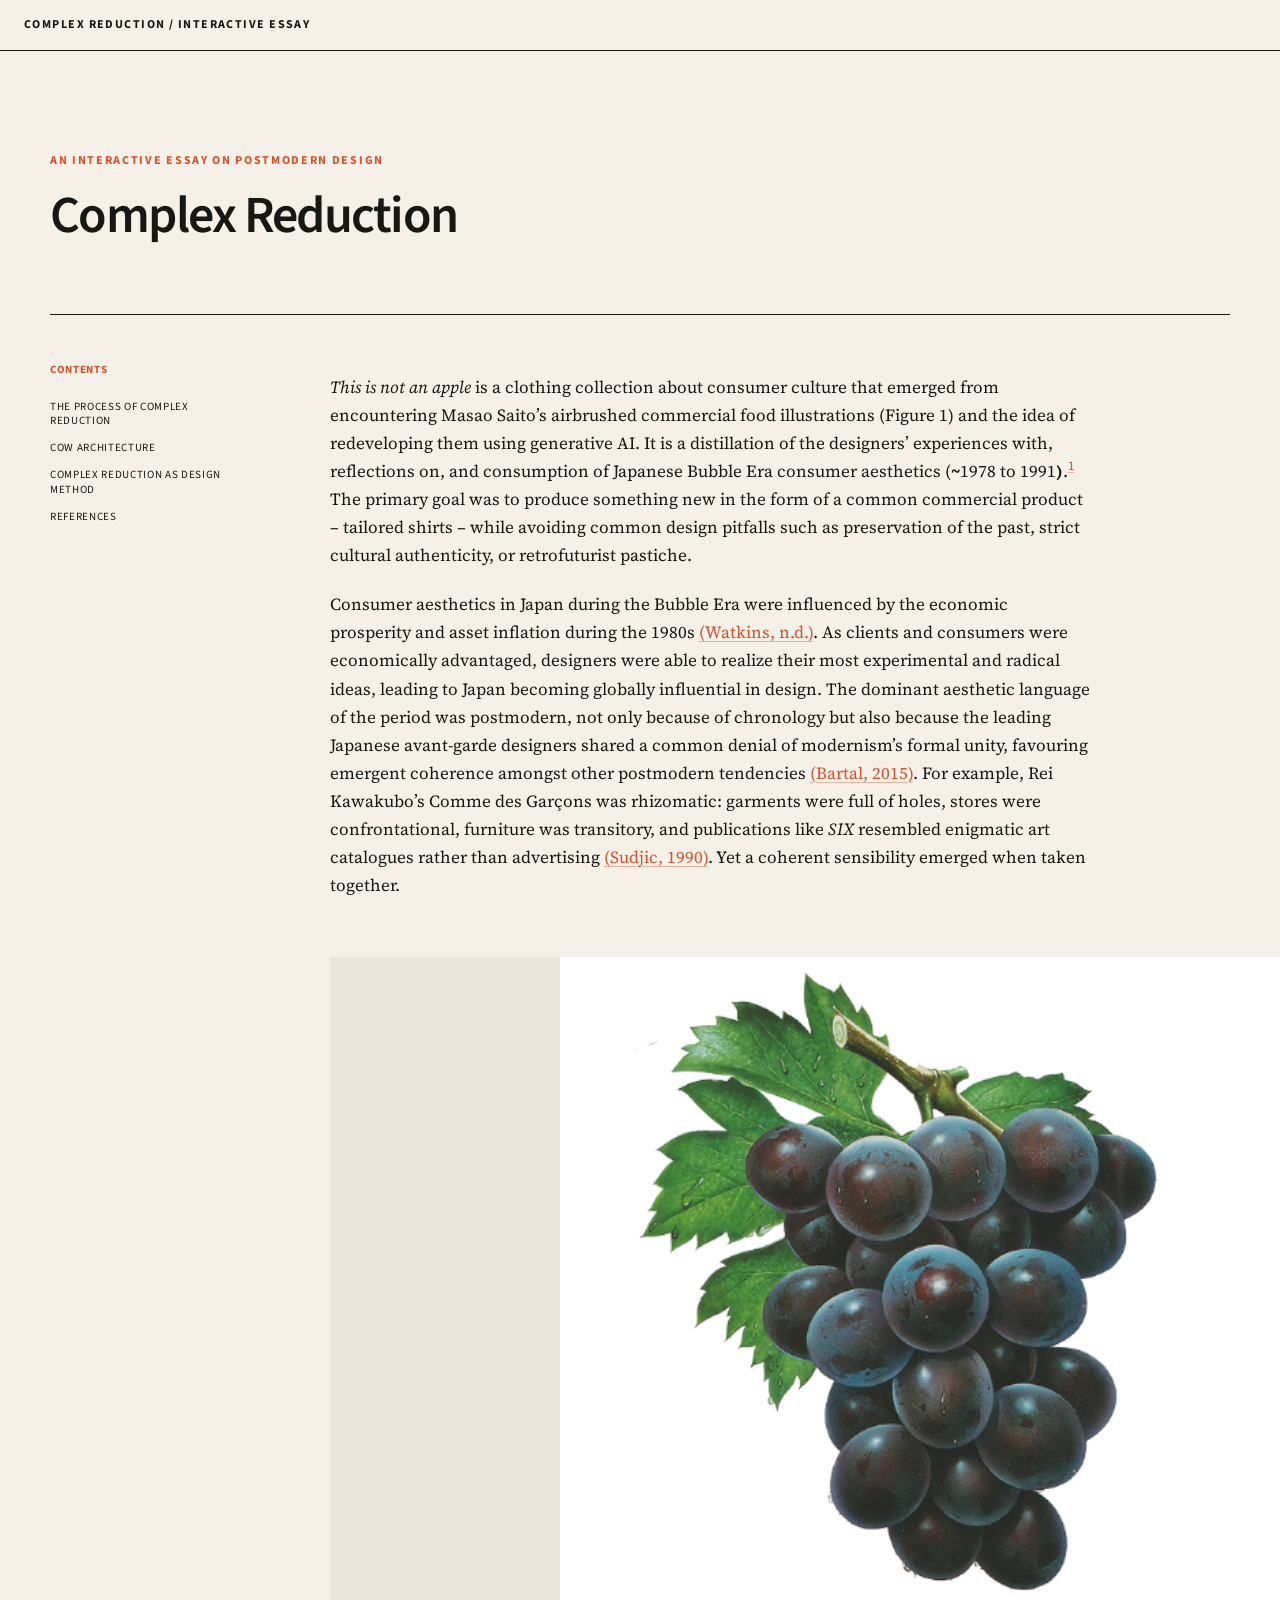
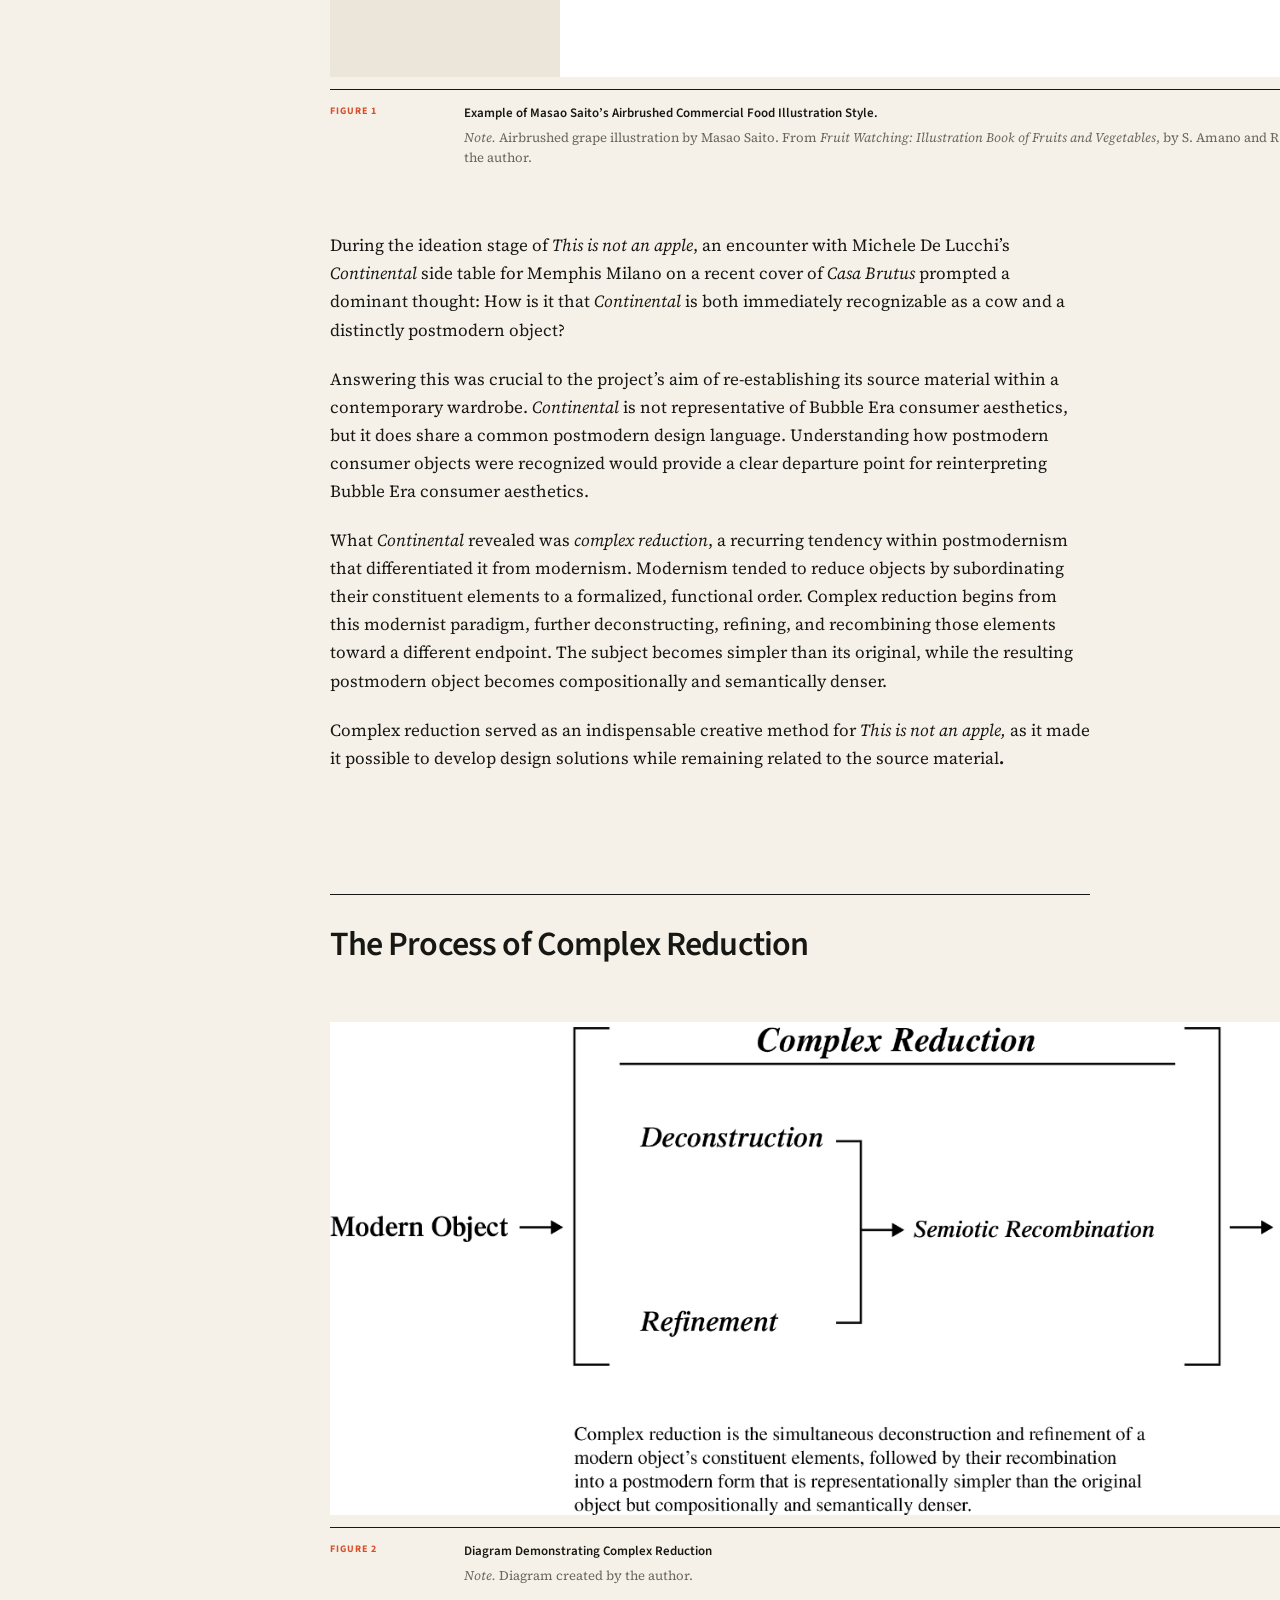
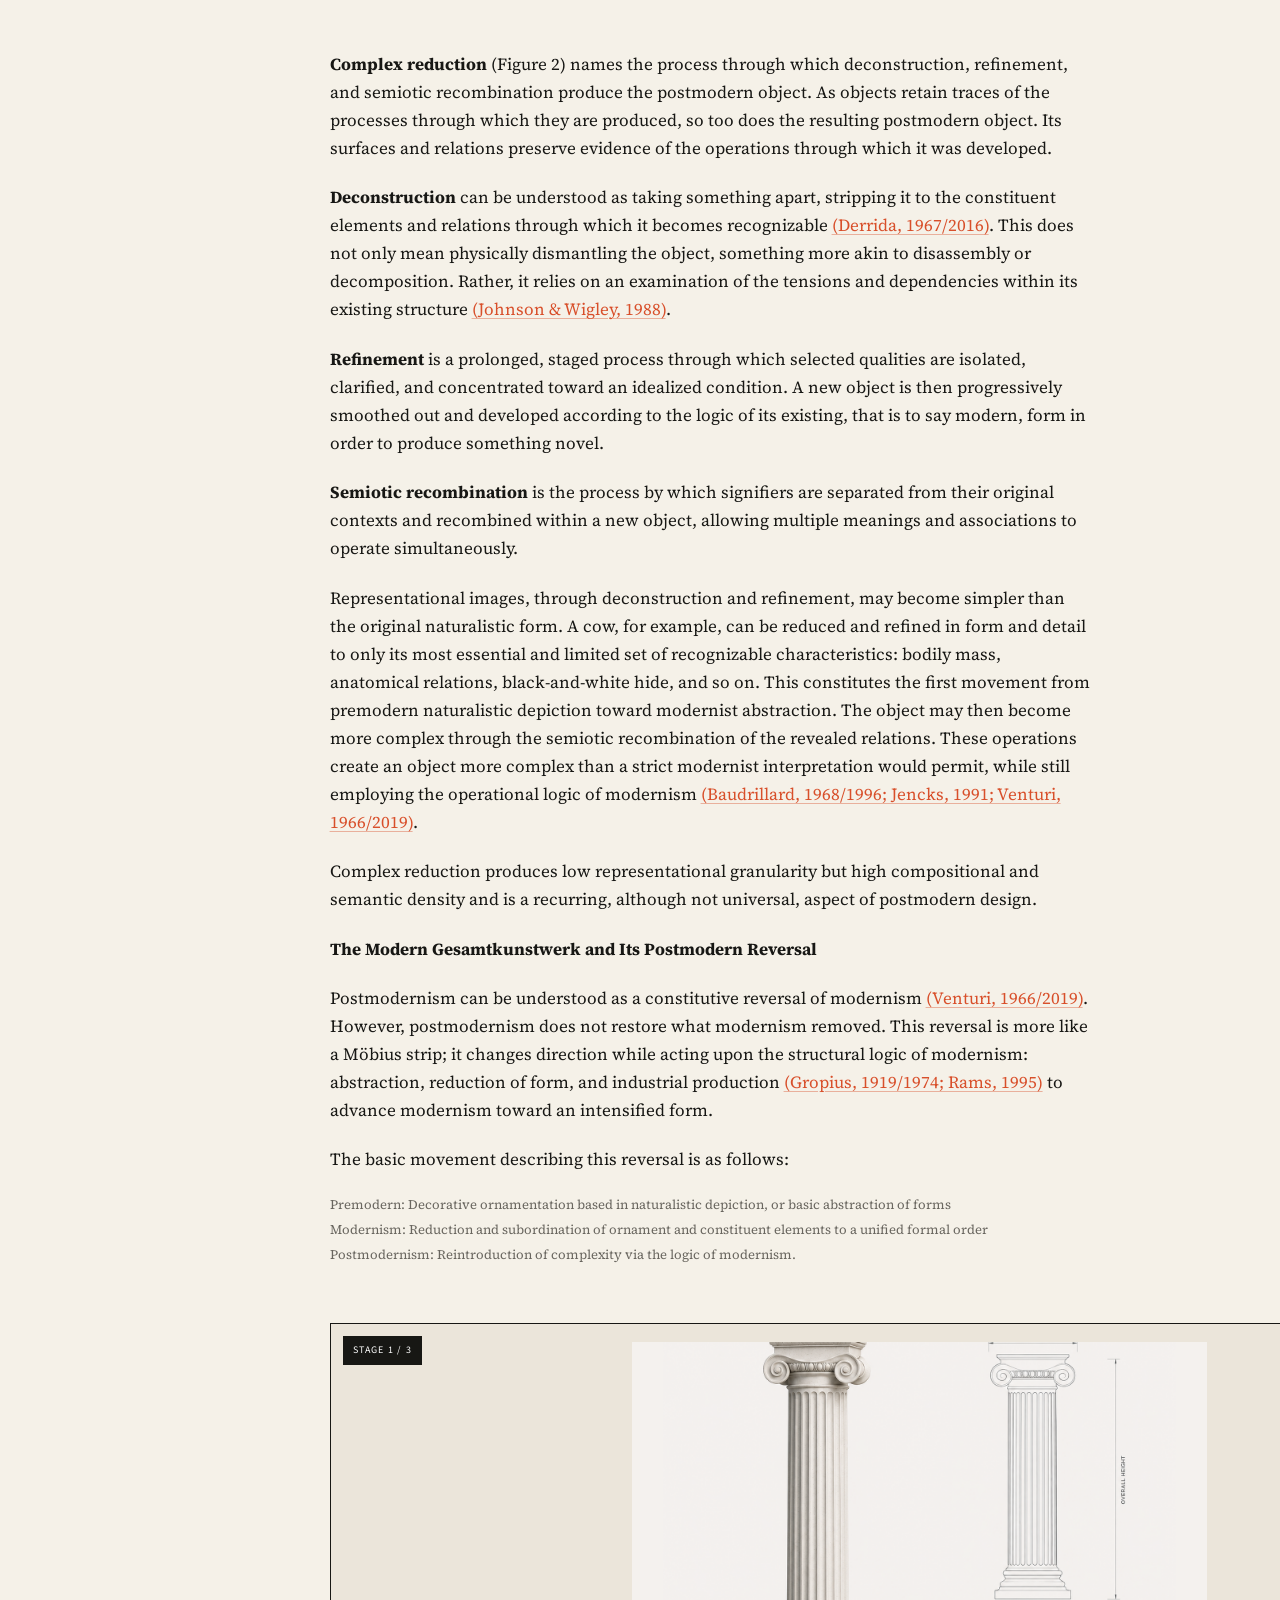
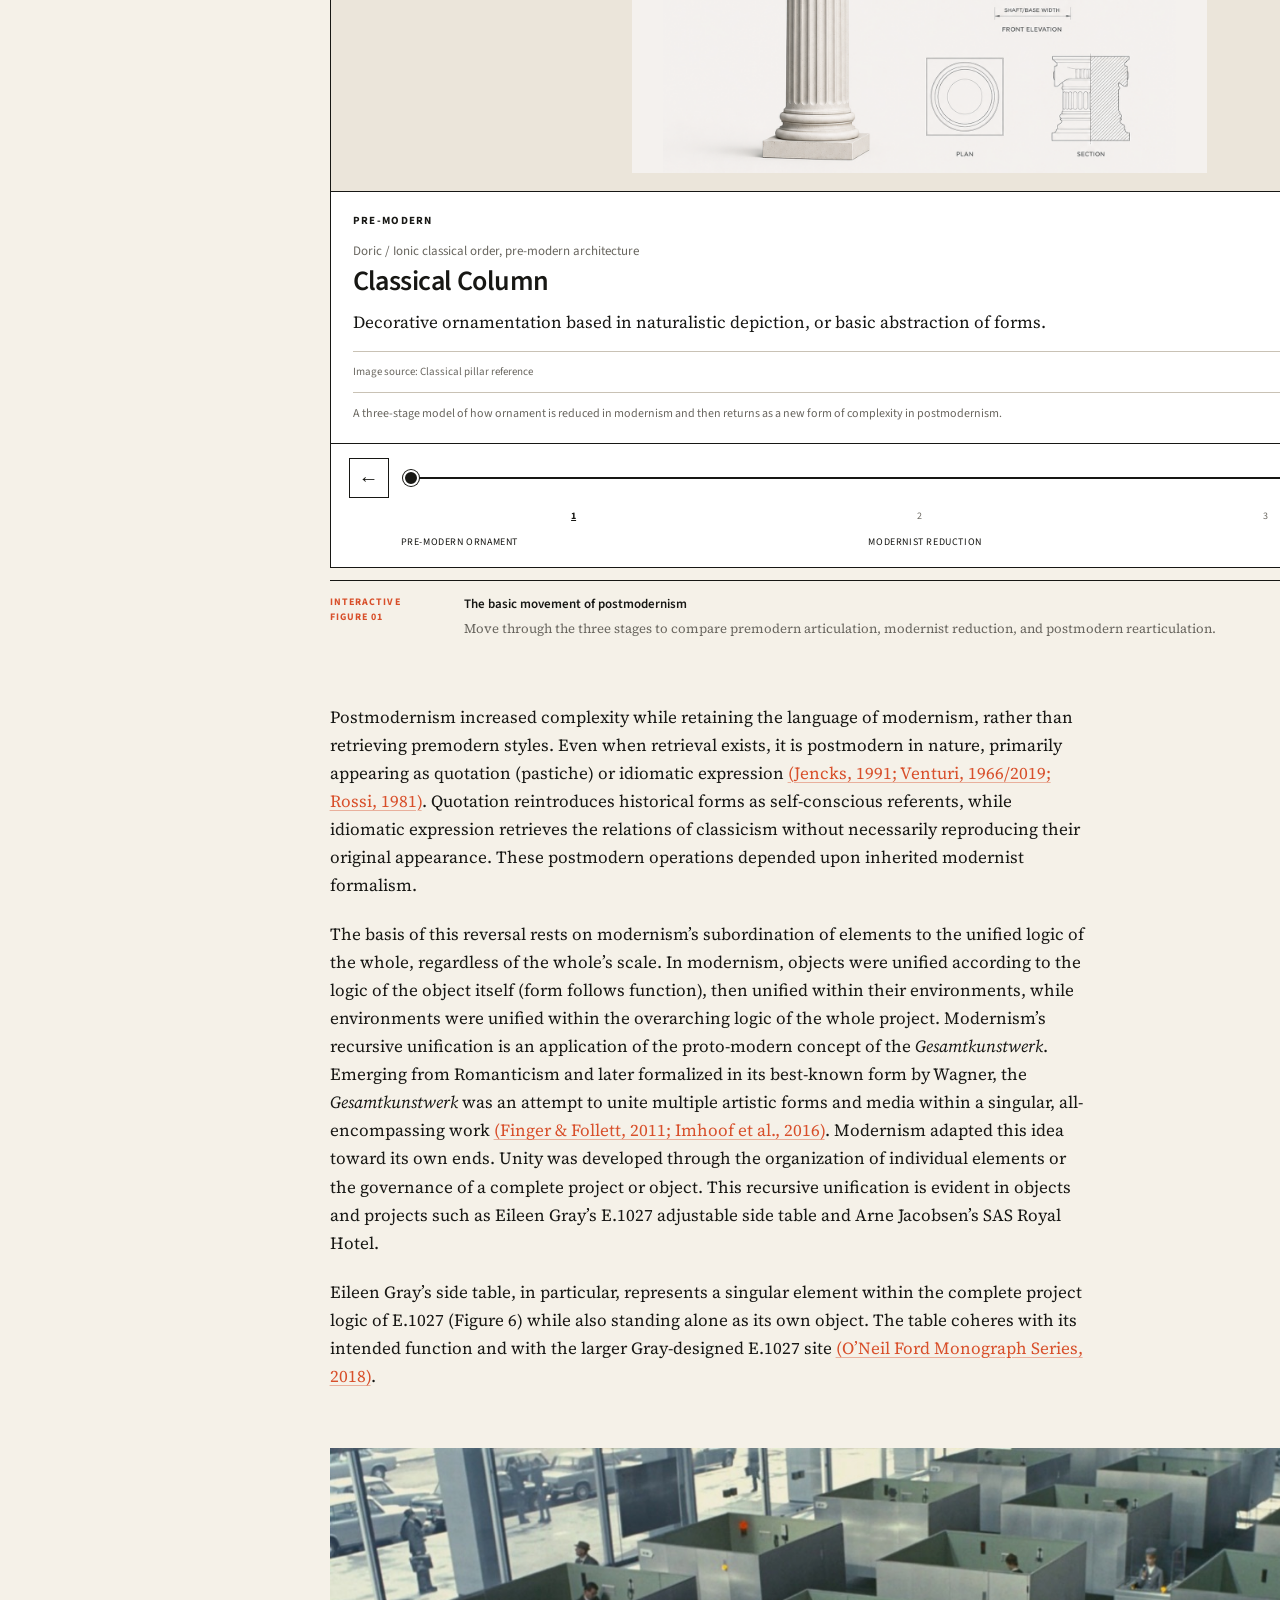
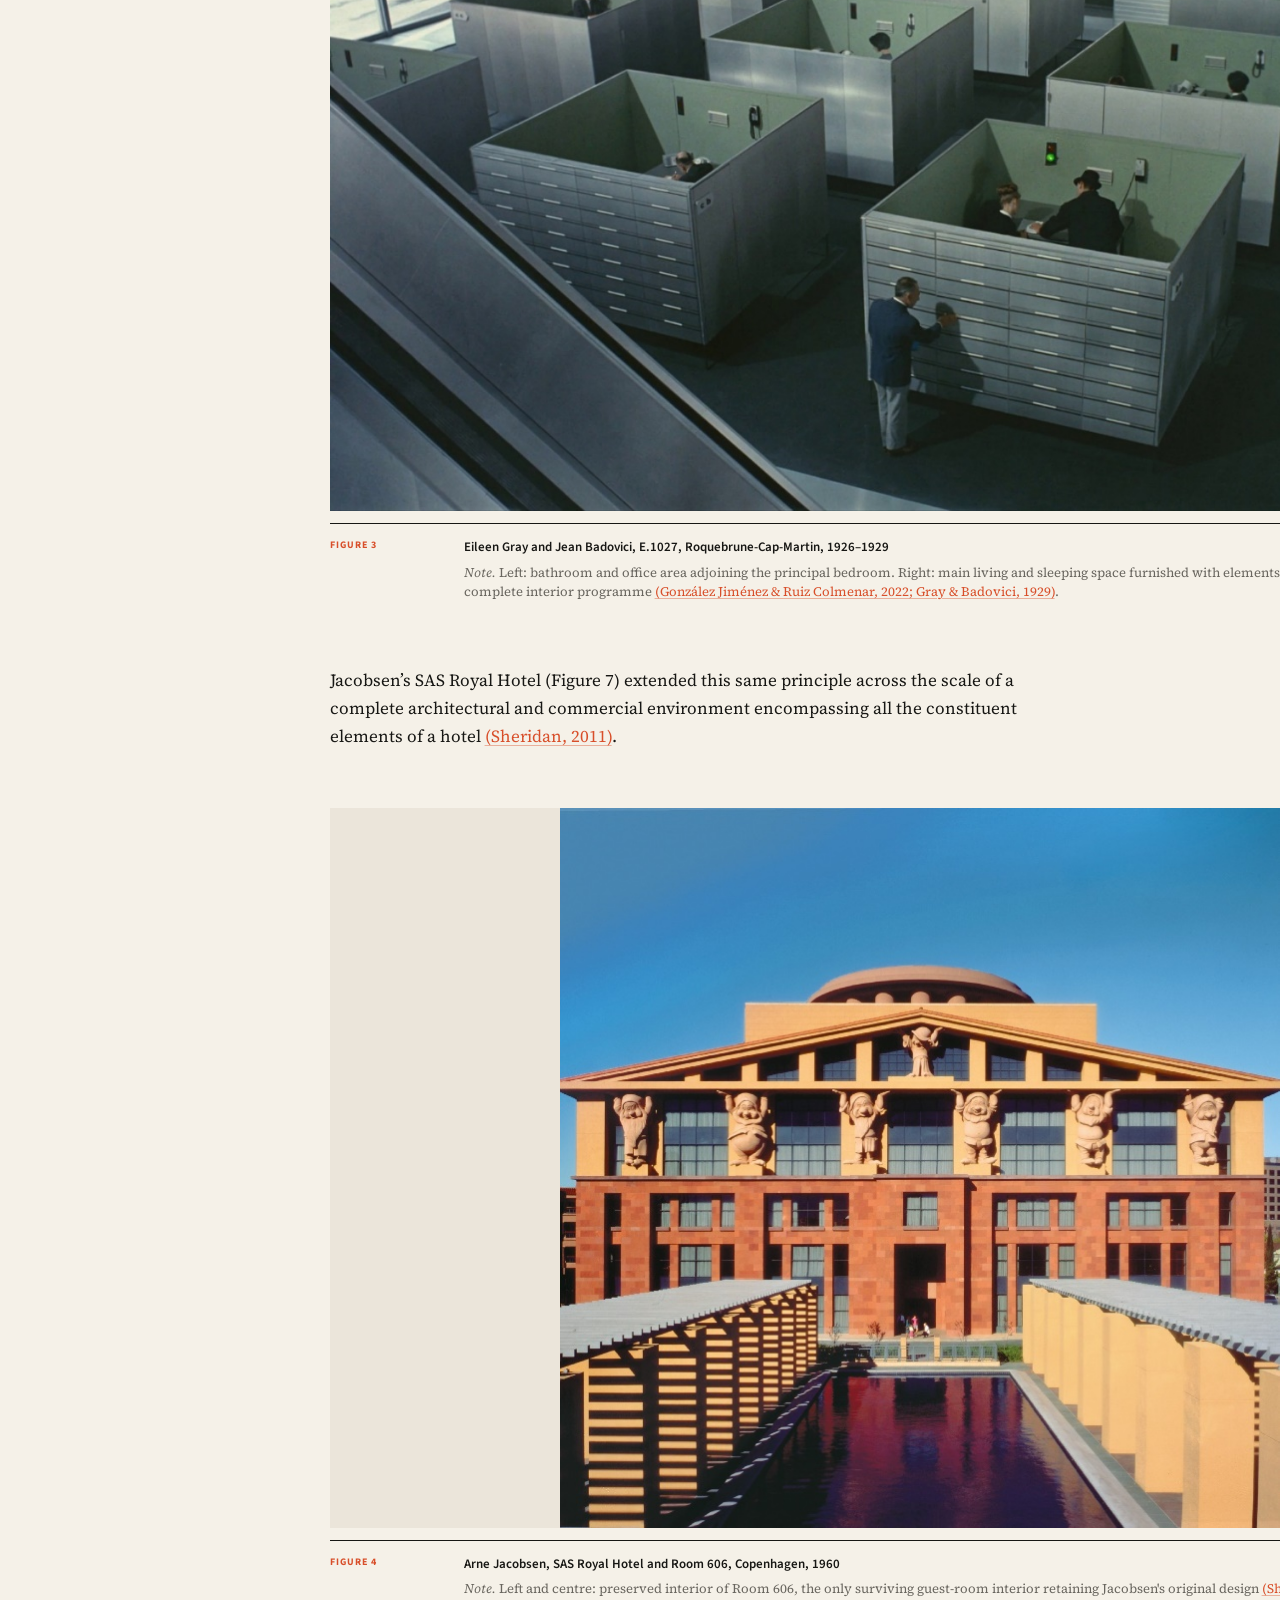
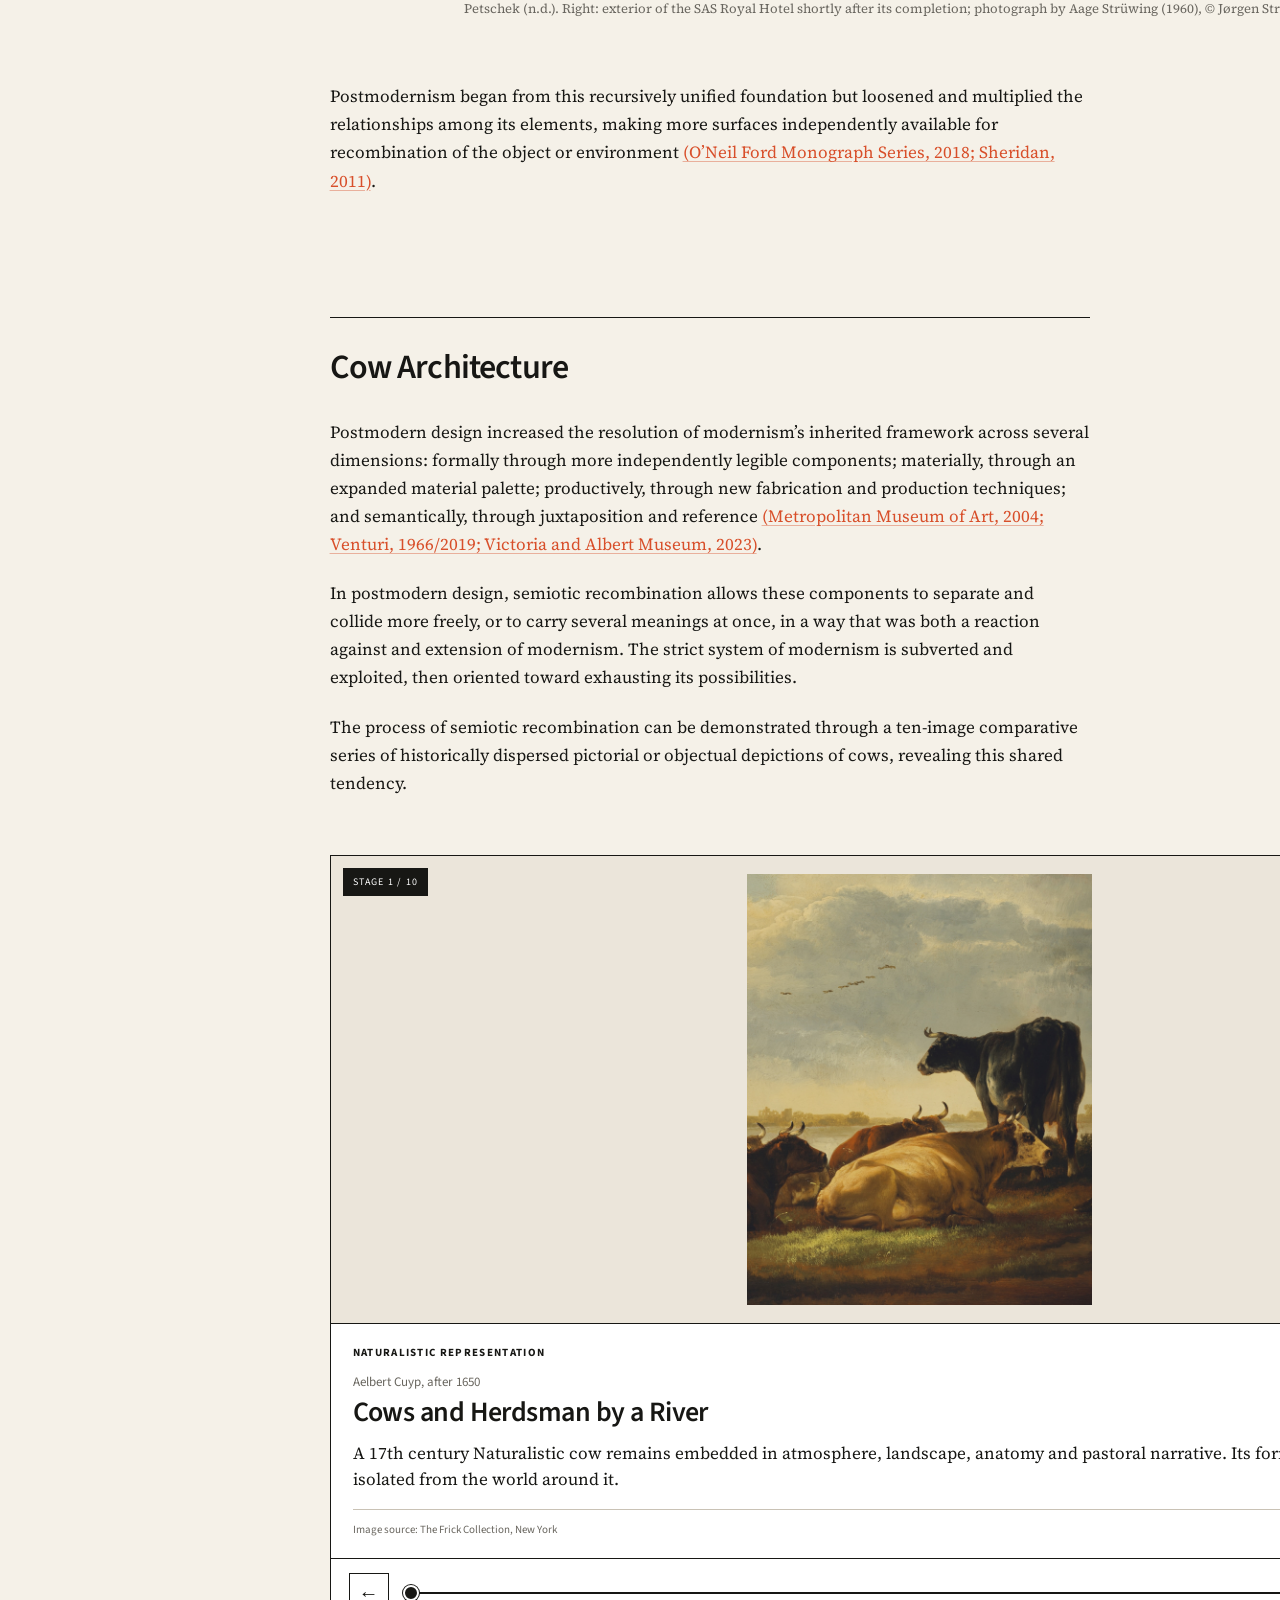
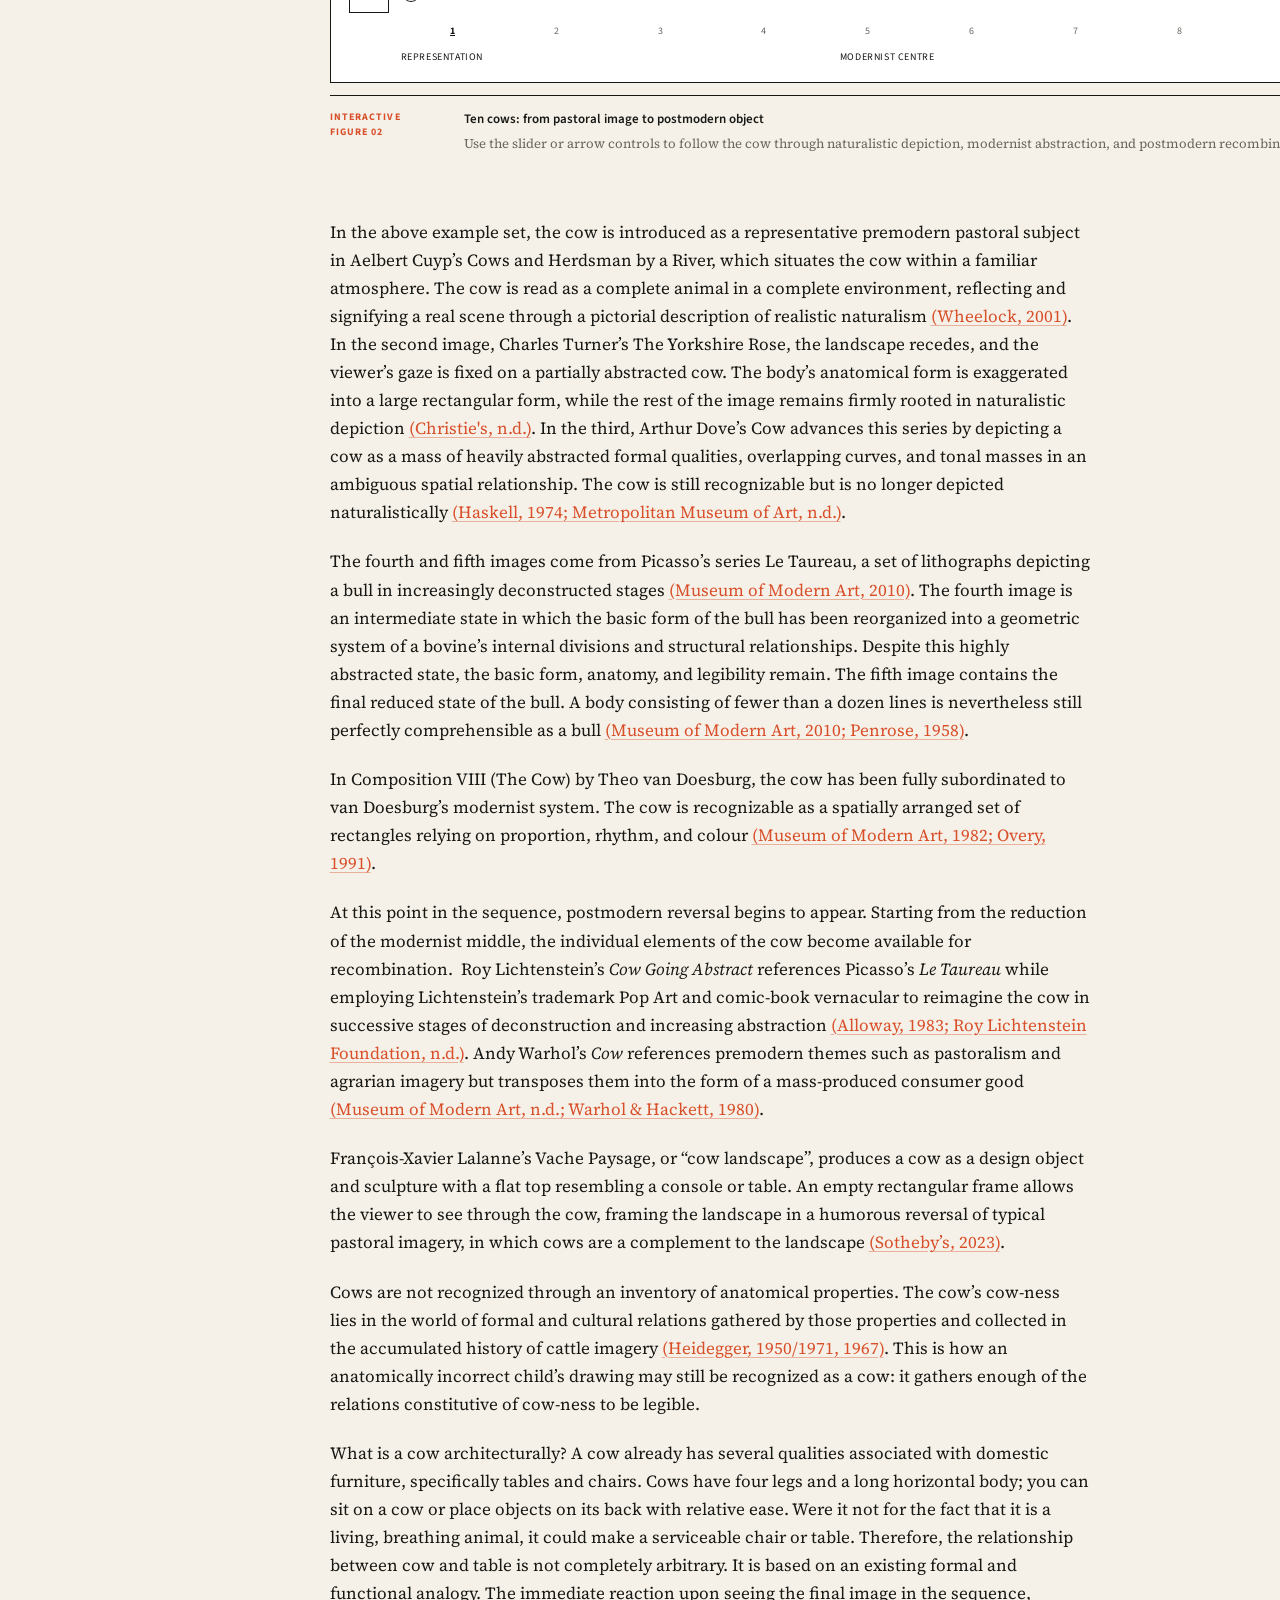
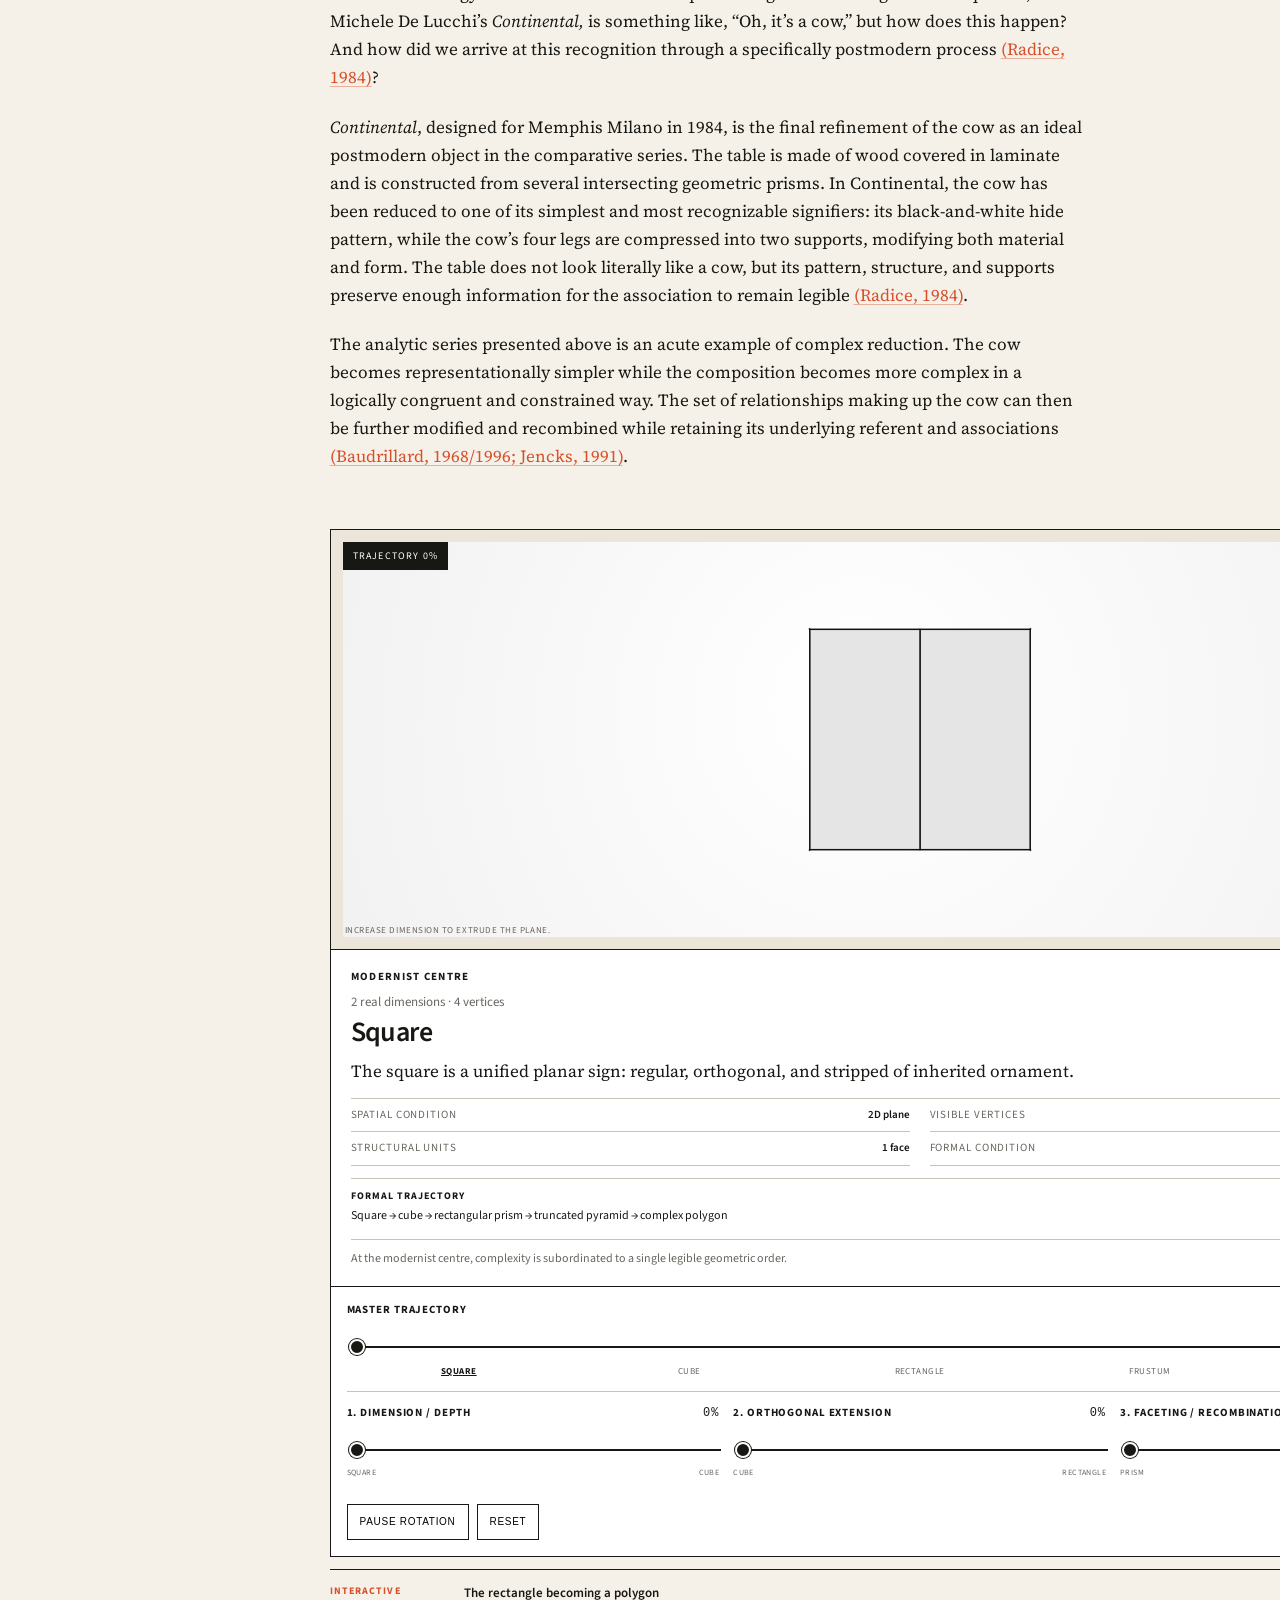
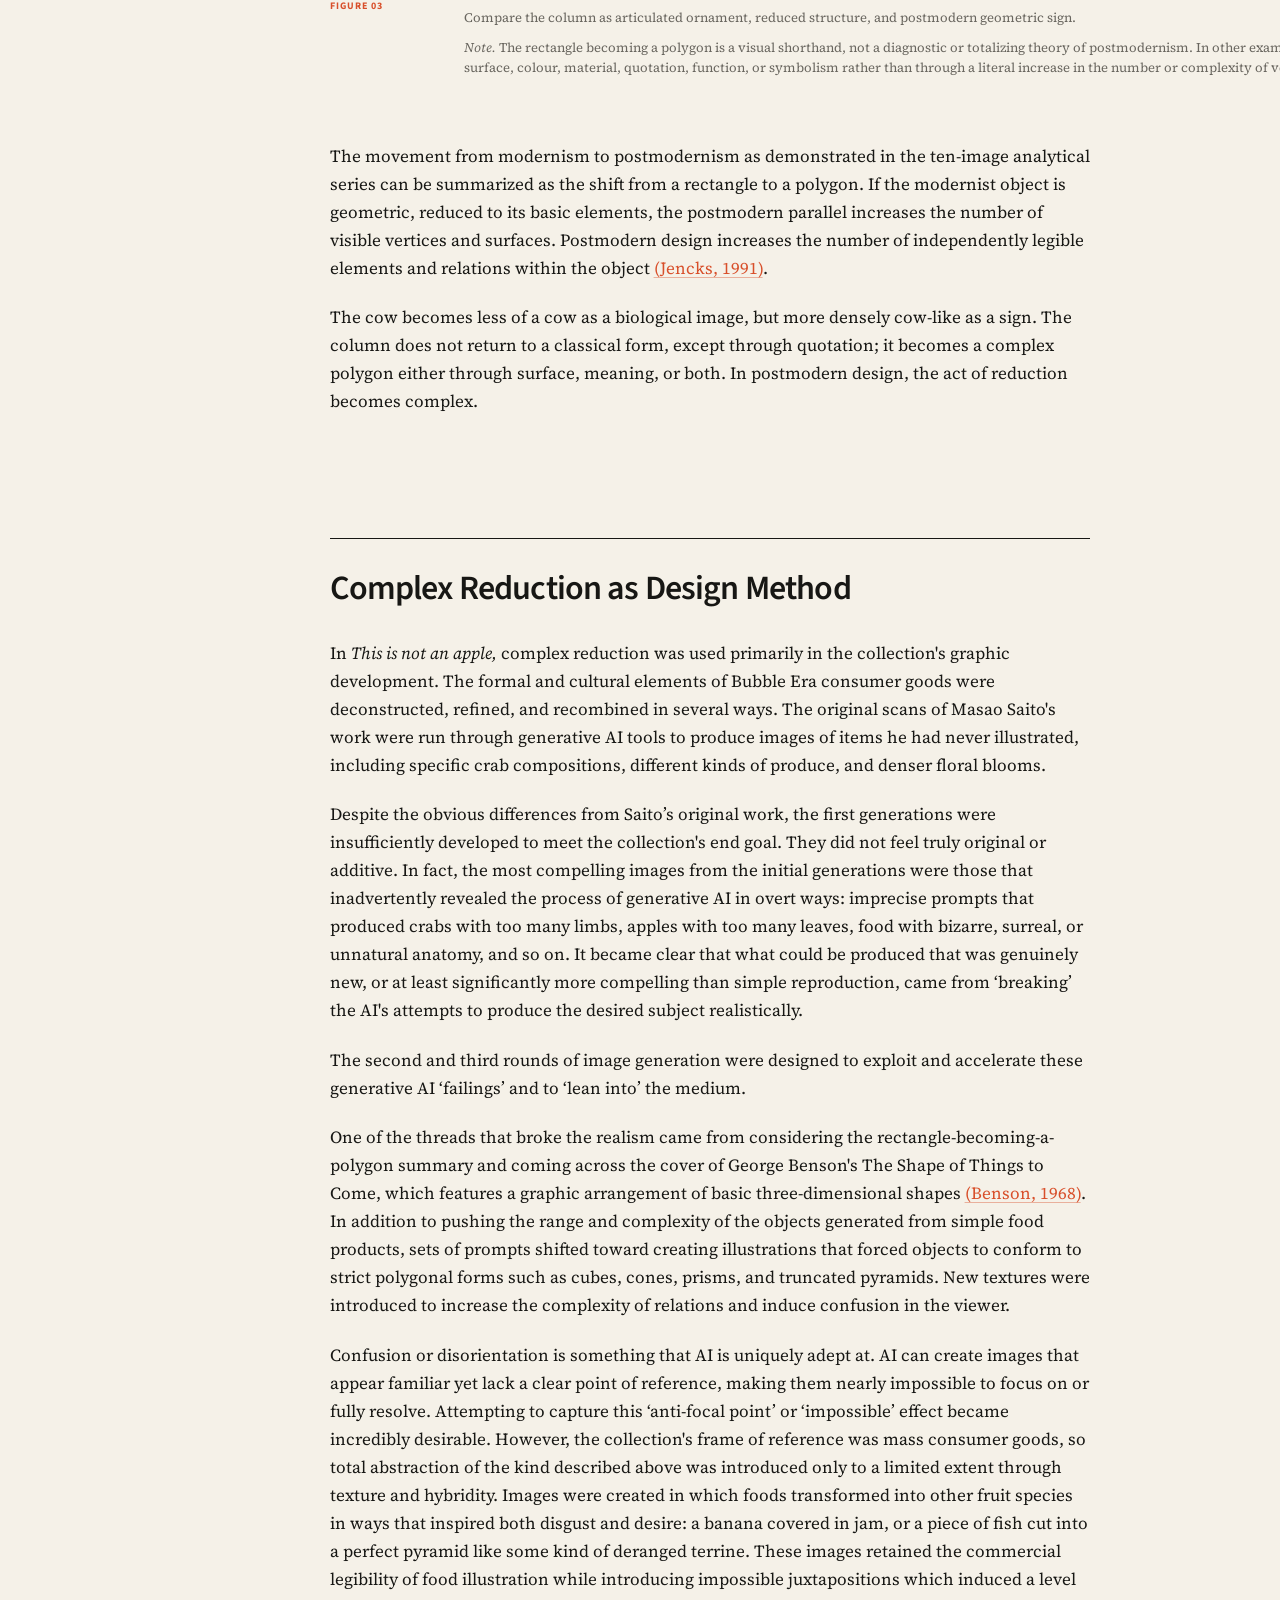
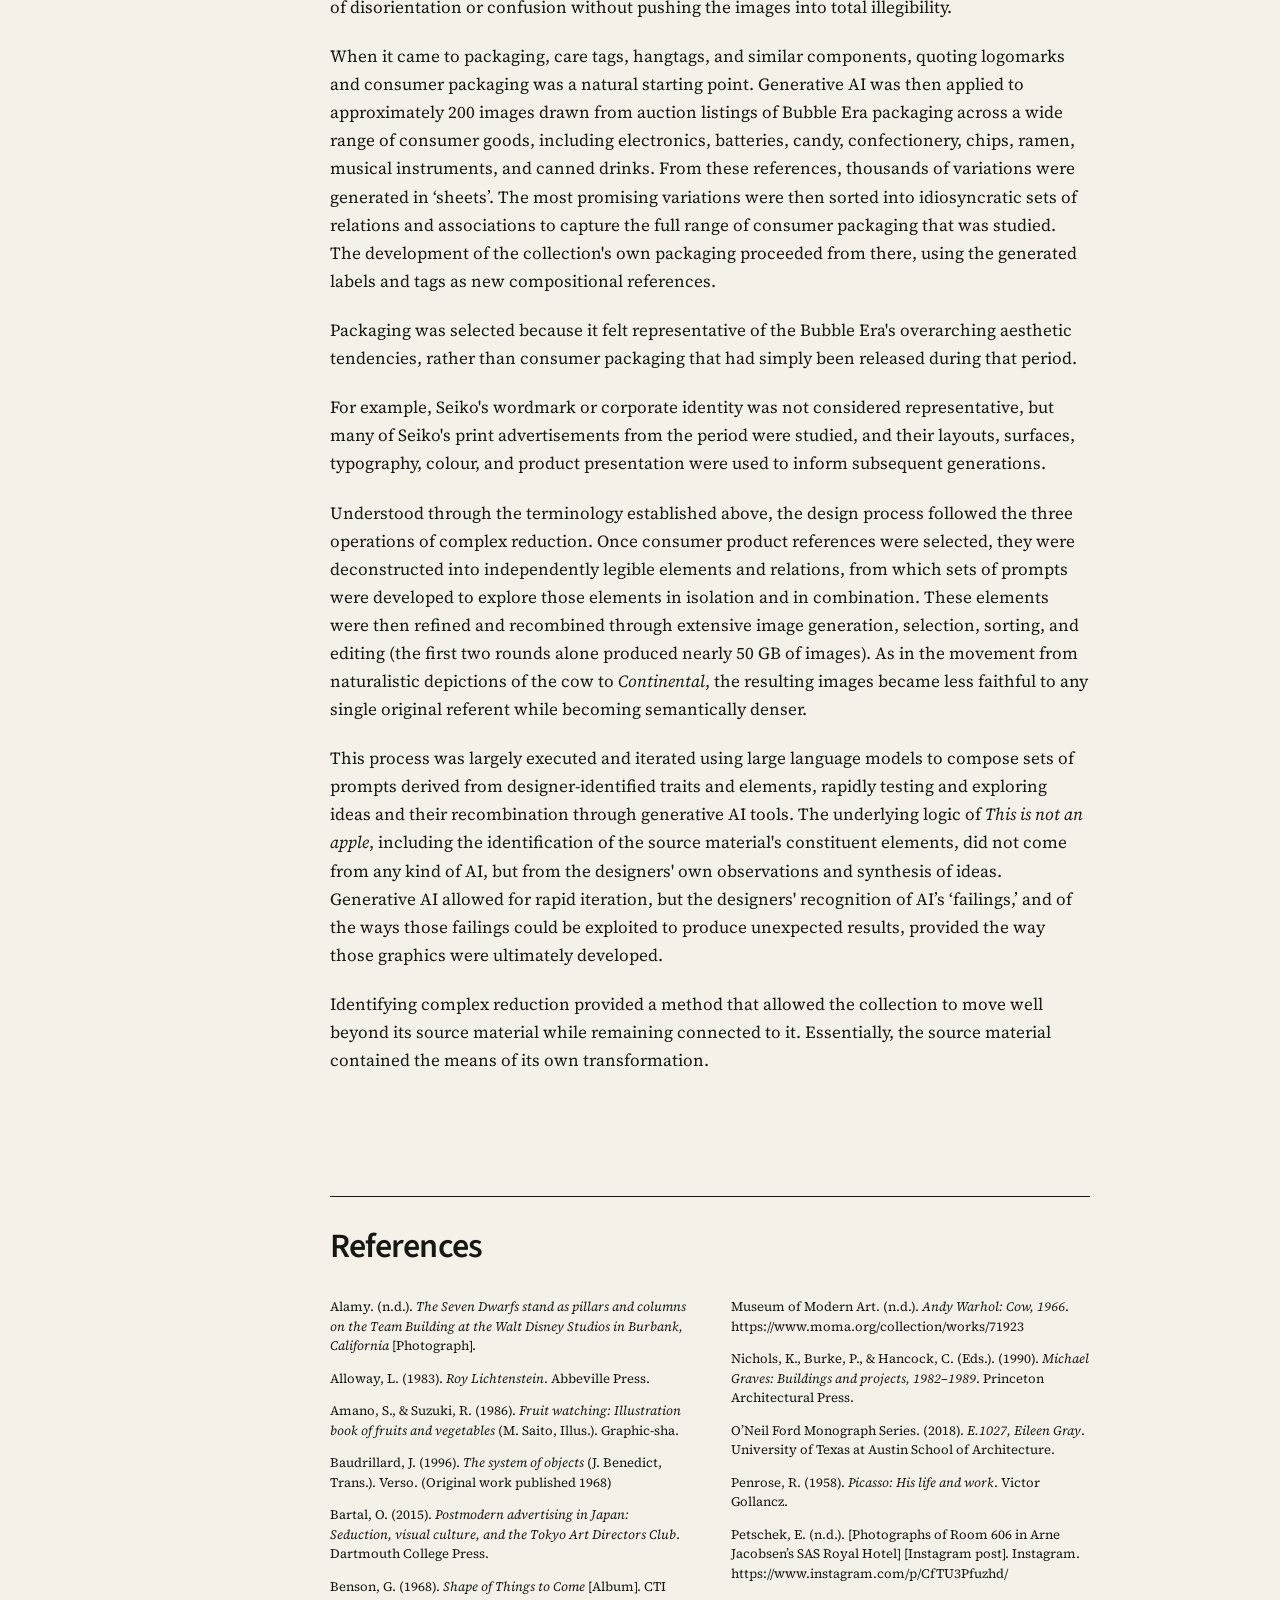
==== commit ee2ab17e: "Sync essay from latest Complex_Reduction_Final_Formatted.docx draft. Co-authored-by: Cursor <cursora" ====
--- a/index.html
+++ b/index.html
@@ -21,9 +21,9 @@
   <main class="layout">
     <nav class="toc" aria-label="Essay sections">
       <strong>Contents</strong>
-      <a href="#the-process-of-complex-reduction">The Process of Complex Reduction</a><a href="#the-basic-movement-of-postmodernism">The Basic Movement of Postmodernism</a><a href="#the-modern-gesamtkunstwerk">The Modern Gesamtkunstwerk</a><a href="#cow-architecture">Cow Architecture</a><a href="#the-rectangle-becoming-a-polygon">The Rectangle Becoming a Polygon</a><a href="#complex-reduction-as-design-method">Complex Reduction as Design Method</a><a href="#references">References</a>
+      <a href="#the-process-of-complex-reduction">The Process of Complex Reduction</a><a href="#cow-architecture">Cow Architecture</a><a href="#complex-reduction-as-design-method">Complex Reduction as Design Method</a><a href="#references">References</a>
     </nav>
-    <article><p><em>This is not an apple</em> is a clothing collection about consumer culture that emerged from encountering Masao Saito’s airbrushed commercial food illustrations (Figure 1) and the idea of redeveloping them using generative AI. It is a distillation of the designers’ experiences with, reflections on, and consumption of Japanese Bubble Era consumer aesthetics (<strong>~</strong>1978 to 1991<strong>)</strong>.<sup class="footnote-ref"><a href="#fn-1" data-fn="1" aria-label="Footnote 1">1</a></sup> The primary goal was to produce something novel in the form of a common commercial product – tailored shirts – while avoiding common design pitfalls such as preservation of the past, strict cultural authenticity, or retrofuturist pastiche.  </p><p>Consumer aesthetics in Japan during the Bubble Era were influenced by the economic prosperity and asset inflation during the 1980s<strong> </strong>(Watkins, n.d.). As clients and consumers were economically advantaged, designers were able to realize their most experimental and radical ideas, leading to Japan becoming globally influential in design. The dominant aesthetic language of the period was postmodern, not only because of chronology but also because the leading Japanese avant-garde designers shared a common denial of modernism’s formal unity, favouring emergent coherence amongst other postmodern tendencies (Bartal, 2015). For example, Rei Kawakubo’s Comme des Garçons was rhizomatic: garments were full of holes, stores were confrontational, furniture was transitory, and publications like <em>SIX</em> resembled enigmatic art catalogues rather than advertising (Sudjic, 1990). Yet a coherent sensibility emerged when these disparate elements were taken together.</p><figure class="figure">
+    <article><p><em>This is not an apple</em> is a clothing collection about consumer culture that emerged from encountering Masao Saito’s airbrushed commercial food illustrations (Figure 1) and the idea of redeveloping them using generative AI. It is a distillation of the designers’ experiences with, reflections on, and consumption of Japanese Bubble Era consumer aesthetics (<strong>~</strong>1978 to 1991<strong>)</strong>.<sup class="footnote-ref"><a href="#fn-1" data-fn="1" aria-label="Footnote 1">1</a></sup> The primary goal was to produce something new in the form of a common commercial product – tailored shirts – while avoiding common design pitfalls such as preservation of the past, strict cultural authenticity, or retrofuturist pastiche.  </p><p>Consumer aesthetics in Japan during the Bubble Era were influenced by the economic prosperity and asset inflation during the 1980s<strong> </strong>(Watkins, n.d.). As clients and consumers were economically advantaged, designers were able to realize their most experimental and radical ideas, leading to Japan becoming globally influential in design. The dominant aesthetic language of the period was postmodern, not only because of chronology but also because the leading Japanese avant-garde designers shared a common denial of modernism’s formal unity, favouring emergent coherence amongst other postmodern tendencies (Bartal, 2015). For example, Rei Kawakubo’s Comme des Garçons was rhizomatic: garments were full of holes, stores were confrontational, furniture was transitory, and publications like <em>SIX</em> resembled enigmatic art catalogues rather than advertising (Sudjic, 1990). Yet a coherent sensibility emerged when taken together.</p><figure class="figure">
   <div class="figure-images" style="--count:1"><img src="./figures/figure-01/image-1.png" alt="Figure 1: Example of Masao Saito’s Airbrushed Commercial Food Illustration Style."></div>
   <figcaption class="figure-caption">
     <div class="figure-label">Figure 1</div>
@@ -32,7 +32,7 @@
       <div class="figure-note"><em>Note.</em> Airbrushed grape illustration by Masao Saito. From <em>Fruit Watching: Illustration Book of Fruits and Vegetables</em>, by S. Amano and R. Suzuki, 1986, Graphic-sha. Scan by the author.</div>
     </div>
   </figcaption>
-</figure><p>During the ideation stage of <em>This is not an apple</em>, an encounter with Michele De Lucchi’s <em>Continental</em> side table for Memphis Milano on a recent cover of <em>Casa Brutus</em> prompted a dominant thought: How is it that <em>Continental</em> is both immediately recognizable as a cow and a distinctly postmodern object? </p><p>Answering this was crucial to the project’s aim of re-establishing its source material within a contemporary wardrobe. <em>Continental </em>is not representative of Bubble Era consumer aesthetics, but it does share a common postmodern design language. Understanding how postmodern consumer objects were recognized would provide a clear departure point for reinterpreting Bubble Era consumer aesthetics.</p><p>What<em> Continental</em> revealed was <em>complex reduction</em>, a recurring tendency within postmodernism that differentiated it from modernism. Modernism tended to reduce objects by subordinating their constituent elements to a formalized, functional order. Complex reduction begins from this modernist paradigm, further deconstructing, refining, and recombining those elements toward a new endpoint. The subject becomes simpler than its original, while the resulting postmodern object becomes compositionally and semantically denser.</p><p>Complex reduction served as an indispensable creative method for <em>This is not an apple, </em>as it made it possible to develop design solutions while remaining related to the source material<strong>. </strong> </p><h2 id="the-process-of-complex-reduction">The Process of Complex Reduction</h2><figure class="figure">
+</figure><p>During the ideation stage of <em>This is not an apple</em>, an encounter with Michele De Lucchi’s <em>Continental</em> side table for Memphis Milano on a recent cover of <em>Casa Brutus</em> prompted a dominant thought: How is it that <em>Continental</em> is both immediately recognizable as a cow and a distinctly postmodern object? </p><p>Answering this was crucial to the project’s aim of re-establishing its source material within a contemporary wardrobe. <em>Continental </em>is not representative of Bubble Era consumer aesthetics, but it does share a common postmodern design language. Understanding how postmodern consumer objects were recognized would provide a clear departure point for reinterpreting Bubble Era consumer aesthetics.</p><p>What<em> Continental</em> revealed was <em>complex reduction</em>, a recurring tendency within postmodernism that differentiated it from modernism. Modernism tended to reduce objects by subordinating their constituent elements to a formalized, functional order. Complex reduction begins from this modernist paradigm, further deconstructing, refining, and recombining those elements toward a different endpoint. The subject becomes simpler than its original, while the resulting postmodern object becomes compositionally and semantically denser.</p><p>Complex reduction served as an indispensable creative method for <em>This is not an apple, </em>as it made it possible to develop design solutions while remaining related to the source material<strong>. </strong> </p><h2 id="the-process-of-complex-reduction">The Process of Complex Reduction</h2><figure class="figure">
   <div class="figure-images" style="--count:1"><img src="./figures/figure-02/image-1.png" alt="Figure 2: Diagram Demonstrating Complex Reduction"></div>
   <figcaption class="figure-caption">
     <div class="figure-label">Figure 2</div>
@@ -41,16 +41,7 @@
       <div class="figure-note"><em>Note.</em> Diagram created by the author.</div>
     </div>
   </figcaption>
-</figure><p><strong>Complex reduction</strong> (Figure 2) names the process through which deconstruction, refinement, and semiotic recombination produce the postmodern object. As objects retain traces of the processes through which they are produced, so too does the resulting postmodern object. Its surfaces and relations preserve evidence of the operations through which it was developed.</p><p><strong>Deconstruction</strong> can be understood as taking something apart, stripping it to the constituent elements and relations through which it becomes recognizable (Derrida, 1967/2016). This does not only mean physically dismantling the object, something more akin to disassembly or decomposition. Rather, it relies on an examination of the tensions and dependencies within its existing structure (Johnson &amp; Wigley, 1988). </p><p><strong>Refinement</strong> is a prolonged, staged process through which selected qualities are isolated, clarified, and concentrated toward an idealized condition. A new object is then progressively smoothed out and developed according to the logic of its existing, that is to say modern, form in order to produce something novel.</p><p><strong>Semiotic recombination</strong> is the process by which signifiers are separated from their original contexts and recombined within a new object, allowing multiple meanings and associations to operate simultaneously.</p><p>Representational images, through deconstruction and refinement, may become simpler than the original naturalistic form. A cow, for example, can be reduced and refined in form and detail to only its most essential and limited set of recognizable characteristics: bodily mass, anatomical relations, black-and-white hide, and so on. This constitutes the first movement from premodern naturalistic depiction toward modernist abstraction. The object may then become more complex through the semiotic recombination of the revealed relations. These operations create an object more complex than a strict modernist interpretation would permit, while still employing the operational logic of modernism (Baudrillard, 1968/1996; Jencks, 1991; Venturi, 1966/2019).</p><p>Complex reduction produces low representational granularity but high compositional and semantic density and is a recurring, although not universal, aspect of postmodern design.</p><h2 id="the-basic-movement-of-postmodernism">The Basic Movement of Postmodernism</h2><p>Postmodernism can be understood as a constitutive reversal of modernism (Venturi, 1966/2019). However, postmodernism does not restore what modernism removed. This reversal is more like a Möbius strip: it changes direction while acting upon the structural logic of modernism- abstraction, reduction of form, and industrial production (Gropius, 1919/1974; Rams, 1995) to advance modernism toward an intensified form.  </p><p>Modernism subordinated the independent elements of an object to an overarching functional order (Gropius, 1937; Johnson &amp; Wigley, 1988; Loos, 1908/1998; Moholy-Nagy, 1928/1947). This produced a kind of flattening effect, an effect routinely derided over the years in popular and public-facing criticism (Blake, 1961; Gordon, 1953; MacCarthy, 2019; Mumford, 1947; Skallas, 2023; Wolfe, 1981). </p><figure class="figure">
-  <div class="figure-images" style="--count:1"><img src="./figures/figure-03/image-1.jpeg" alt="Figure 3: Office cubicles in Jacques Tati’s Playtime"></div>
-  <figcaption class="figure-caption">
-    <div class="figure-label">Figure 3</div>
-    <div>
-      <div class="figure-title">Office cubicles in Jacques Tati’s Playtime</div>
-      <div class="figure-note"><em>Note.</em> Film still from <em>Playtime</em>, depicting a satirical modern office (Tati, 1967).</div>
-    </div>
-  </figcaption>
-</figure><p>Modernism’s break with the existing order of design was acutely recognizable and plainly observable to the general public because it radically transformed the shape of ordinary objects from cutlery to office buildings and was reflected in mass cultural products, from films such as Jacques Tati’s Playtime (Figure 3) and Trafic, to popular music (Arne Jacobsen Design, n.d.; Seeger, 1963; Tati, 1958, 1967). Postmodernism often “reversed” this general process by making surfaces, volumes, references, materials, and geometric components once again independently legible as theoretical and material vertices.</p><p>The basic movement describing this tendency within postmodernism is as follows: </p><div class="schema-block"><div class="schema">Premodern: Decorative ornamentation based in naturalistic depiction, or basic abstraction of forms </div><div class="schema">Modernism: Reduction and subordination of ornament and constituent elements to a unified formal order</div><div class="schema">Postmodernism: Reintroduction of complexity via the new logic of modernism. </div></div><figure class="interactive">
+</figure><p><strong>Complex reduction</strong> (Figure 2) names the process through which deconstruction, refinement, and semiotic recombination produce the postmodern object. As objects retain traces of the processes through which they are produced, so too does the resulting postmodern object. Its surfaces and relations preserve evidence of the operations through which it was developed.</p><p><strong>Deconstruction</strong> can be understood as taking something apart, stripping it to the constituent elements and relations through which it becomes recognizable (Derrida, 1967/2016). This does not only mean physically dismantling the object, something more akin to disassembly or decomposition. Rather, it relies on an examination of the tensions and dependencies within its existing structure (Johnson &amp; Wigley, 1988). </p><p><strong>Refinement</strong> is a prolonged, staged process through which selected qualities are isolated, clarified, and concentrated toward an idealized condition. A new object is then progressively smoothed out and developed according to the logic of its existing, that is to say modern, form in order to produce something novel.</p><p><strong>Semiotic recombination</strong> is the process by which signifiers are separated from their original contexts and recombined within a new object, allowing multiple meanings and associations to operate simultaneously.</p><p>Representational images, through deconstruction and refinement, may become simpler than the original naturalistic form. A cow, for example, can be reduced and refined in form and detail to only its most essential and limited set of recognizable characteristics: bodily mass, anatomical relations, black-and-white hide, and so on. This constitutes the first movement from premodern naturalistic depiction toward modernist abstraction. The object may then become more complex through the semiotic recombination of the revealed relations. These operations create an object more complex than a strict modernist interpretation would permit, while still employing the operational logic of modernism (Baudrillard, 1968/1996; Jencks, 1991; Venturi, 1966/2019).</p><p>Complex reduction produces low representational granularity but high compositional and semantic density and is a recurring, although not universal, aspect of postmodern design.</p><p><strong>The Modern Gesamtkunstwerk and Its Postmodern Reversal</strong></p><p>Postmodernism can be understood as a constitutive reversal of modernism (Venturi, 1966/2019). However, postmodernism does not restore what modernism removed. This reversal is more like a Möbius strip; it changes direction while acting upon the structural logic of modernism: abstraction, reduction of form, and industrial production (Gropius, 1919/1974; Rams, 1995) to advance modernism toward an intensified form.  </p><p>The basic movement describing this reversal is as follows: </p><div class="schema-block"><div class="schema">Premodern: Decorative ornamentation based in naturalistic depiction, or basic abstraction of forms </div><div class="schema">Modernism: Reduction and subordination of ornament and constituent elements to a unified formal order</div><div class="schema">Postmodernism: Reintroduction of complexity via the logic of modernism. </div></div><figure class="interactive">
   <div class="interactive-widget" data-slug="concept" tabindex="0"
     aria-label="The basic movement of postmodernism"></div>
   <figcaption class="interactive-caption">
@@ -61,43 +52,25 @@
       
     </div>
   </figcaption>
-</figure><p>Postmodernism increased complexity while retaining the language of modernism, rather than retrieving premodern styles, except through quotation (pastiche) or idiomatic expression (Jencks, 1991; Venturi, 1966/2019). Quotation reintroduces historical forms as self-conscious referents, while idiomatic expression retrieves the relations of classicism without necessarily reproducing their original appearance.Michael Graves’s use of quotation took the form of reintroducing classical organization, columns, colour, and motifs as exaggerated signs (Figure 4; Jencks, 1991; Nichols et al., 1990). His work at Disneyland acquired a particularly postmodern sensibility through its commercial context and artifice (Baudrillard, 1986/2010; Nichols et al., 1990). </p><figure class="figure">
-  <div class="figure-images" style="--count:1"><img src="./figures/figure-04/image-1.jpeg" alt="Figure 4: Michael Graves, Team Disney Building, Burbank"></div>
+</figure><p>Postmodernism increased complexity while retaining the language of modernism, rather than retrieving premodern styles. Even when retrieval exists, it is postmodern in nature, primarily appearing as quotation (pastiche) or idiomatic expression (Jencks, 1991; Venturi, 1966/2019; Rossi, 1981). Quotation reintroduces historical forms as self-conscious referents, while idiomatic expression retrieves the relations of classicism without necessarily reproducing their original appearance. These postmodern operations depended upon inherited modernist formalism.</p><p>The basis of this reversal rests on modernism’s subordination of elements to the unified logic of the whole, regardless of the whole’s scale. In modernism, objects were unified according to the logic of the object itself (form follows function), then unified within their environments, while environments were unified within the overarching logic of the whole project. Modernism’s recursive unification is an application of the proto-modern concept of the <em>Gesamtkunstwerk</em>. Emerging from Romanticism and later formalized in its best-known form by Wagner, the <em>Gesamtkunstwerk</em> was an attempt to unite multiple artistic forms and media within a singular, all-encompassing work (Finger &amp; Follett, 2011; Imhoof et al., 2016). Modernism adapted this idea toward its own ends. Unity was developed through the organization of individual elements or the governance of a complete project or object. This recursive unification is evident in objects and projects such as Eileen Gray’s E.1027 adjustable side table and Arne Jacobsen’s SAS Royal Hotel.</p><p>Eileen Gray’s side table, in particular, represents a singular element within the complete project logic of E.1027 (Figure 6) while also standing alone as its own object. The table coheres with its intended function and with the larger Gray-designed E.1027 site (O’Neil Ford Monograph Series, 2018). </p><figure class="figure">
+  <div class="figure-images" style="--count:1"><img src="./figures/figure-03/image-1.jpeg" alt="Figure 3: Eileen Gray and Jean Badovici, E.1027, Roquebrune-Cap-Martin, 1926–1929"></div>
   <figcaption class="figure-caption">
-    <div class="figure-label">Figure 4</div>
-    <div>
-      <div class="figure-title">Michael Graves, Team Disney Building, Burbank</div>
-      <div class="figure-note"><em>Note.</em> Team Disney Building at the Walt Disney Studios in Burbank, California. The Seven Dwarfs function as monumental caryatids within a postmodern reinterpretation of a classical façade. Photograph © Michael Graves Architecture &amp; Design / Alamy Stock Photo (Alamy, n.d.).</div>
-    </div>
-  </figcaption>
-</figure><p>Aldo Rossi’s San Cataldo Cemetery (Figure 5), with its red-orange ossuary cube, provides a more idiomatic example of postmodern classical reference (Rossi, 1981). Rossi reconstituted the relations associated with the cemetery and death through an abstract modern vocabulary (Rossi, 1966/1982, 1981). Rossi’s work returns to the broader conditions of postmodern design mentioned earlier: premodern meanings were deconstructed into their constitutive elements and relations, then refined and recombined through the process initiated by modernism. </p><figure class="figure">
-  <div class="figure-images" style="--count:1"><img src="./figures/figure-05/image-1.jpeg" alt="Figure 5: Aerial Perspective Drawing for San Cataldo Cemetery, Modena"></div>
-  <figcaption class="figure-caption">
-    <div class="figure-label">Figure 5</div>
-    <div>
-      <div class="figure-title">Aerial Perspective Drawing for San Cataldo Cemetery, Modena</div>
-      <div class="figure-note"><em>Note.</em> Competition drawing for the proposed extension of San Cataldo Cemetery, showing the project as a geometric “city of the dead” organized around axial circulation, enclosed courtyards, and elementary architectural forms. Image courtesy of the Museum of Modern Art, reproduced by Taste Bologna (Taste Bologna, 2021).</div>
-    </div>
-  </figcaption>
-</figure><p>Both Graves and Rossi demonstrate how classical reference tends to manifest in postmodernism. Graves’s use of quotation is not a straightforward return to a premodern style, but something like a self-aware lifting toward a new application. Rossi used classical elements by reinterpreting their use. Neither restored premodern design; both recombined its relations through the formal language of modernism. </p><h2 id="the-modern-gesamtkunstwerk">The Modern Gesamtkunstwerk</h2><p>The basis of the postmodern reversal rests on modernism’s subordination of elements to the unified logic of the whole, regardless of the whole’s scale. In modernism, objects were unified according to the logic of the object itself (form follows function), then unified within their environments, while environments were unified within the overarching logic of the project as a whole. Modernism’s recursive unification is an application of the proto-modern concept of the <em>Gesamtkunstwerk</em>. Emerging from Romanticism and later formalized in its best-known form by Wagner, the <em>Gesamtkunstwerk</em> was an attempt to unite multiple artistic forms and media within a singular, all-encompassing work (Finger &amp; Follett, 2011; Imhoof et al., 2016). Modernism adapted this idea toward its own ends. Unity was developed through the organization of individual elements or the governance of a complete project or object. This recursive unification is evident in objects and projects such as Eileen Gray’s E.1027 adjustable side table and Arne Jacobsen’s SAS Royal Hotel.</p><p>Eileen Gray’s side table, in particular, represents a singular element within the complete project logic of E.1027 (Figure 6) while also standing alone as its own object. The table coheres with its intended function and with the larger Gray-designed E.1027 site (O’Neil Ford Monograph Series, 2018). </p><figure class="figure">
-  <div class="figure-images" style="--count:2"><img src="./figures/figure-06/image-1.jpeg" alt="Figure 6: Eileen Gray and Jean Badovici, E.1027, Roquebrune-Cap-Martin, 1926–1929"><img src="./figures/figure-06/image-2.jpeg" alt="Figure 6: Eileen Gray and Jean Badovici, E.1027, Roquebrune-Cap-Martin, 1926–1929"></div>
-  <figcaption class="figure-caption">
-    <div class="figure-label">Figure 6</div>
+    <div class="figure-label">Figure 3</div>
     <div>
       <div class="figure-title">Eileen Gray and Jean Badovici, E.1027, Roquebrune-Cap-Martin, 1926–1929</div>
       <div class="figure-note"><em>Note.</em> Left: bathroom and office area adjoining the principal bedroom. Right: main living and sleeping space furnished with elements designed as part of the house’s complete interior programme (González Jiménez &amp; Ruiz Colmenar, 2022; Gray &amp; Badovici, 1929).</div>
     </div>
   </figcaption>
-</figure><p>Jacobsen’s SAS Royal Hotel (Figure 7) extended this same principle across the scale of a complete architectural and commercial environment. Often cited as an exemplary project in Jacobsen’s design career, it was a Gesamtkunstwerk encompassing all the constituent elements of a hotel (Sheridan, 2011).</p><figure class="figure">
-  <div class="figure-images" style="--count:3"><img src="./figures/figure-07/image-1.jpeg" alt="Figure 7: Arne Jacobsen, SAS Royal Hotel and Room 606, Copenhagen, 1960"><img src="./figures/figure-07/image-2.jpeg" alt="Figure 7: Arne Jacobsen, SAS Royal Hotel and Room 606, Copenhagen, 1960"><img src="./figures/figure-07/image-3.jpeg" alt="Figure 7: Arne Jacobsen, SAS Royal Hotel and Room 606, Copenhagen, 1960"></div>
+</figure><p>Jacobsen’s SAS Royal Hotel (Figure 7) extended this same principle across the scale of a complete architectural and commercial environment encompassing all the constituent elements of a hotel (Sheridan, 2011).</p><figure class="figure">
+  <div class="figure-images" style="--count:1"><img src="./figures/figure-04/image-1.jpeg" alt="Figure 4: Arne Jacobsen, SAS Royal Hotel and Room 606, Copenhagen, 1960"></div>
   <figcaption class="figure-caption">
-    <div class="figure-label">Figure 7</div>
+    <div class="figure-label">Figure 4</div>
     <div>
       <div class="figure-title">Arne Jacobsen, SAS Royal Hotel and Room 606, Copenhagen, 1960</div>
       <div class="figure-note"><em>Note.</em> Left and centre: preserved interior of Room 606, the only surviving guest-room interior retaining Jacobsen&#x27;s original design (Sheridan, 2023); photographs by Eric Petschek (n.d.). Right: exterior of the SAS Royal Hotel shortly after its completion; photograph by Aage Strüwing (1960), © Jørgen Strüwing.</div>
     </div>
   </figcaption>
-</figure><p>Postmodernism began from this recursively unified foundation but loosened and multiplied the relationships among its elements, making more surfaces independently available for recombination of the object or environment (O’Neil Ford Monograph Series, 2018; Sheridan, 2011).</p><h2 id="cow-architecture">Cow Architecture</h2><p>Postmodern design increased the resolution of modernism’s inherited framework across several dimensions: formally through more independently legible components; materially, through an expanded material palette; productively, through new fabrication and production techniques; and semantically, through juxtaposition and reference (Metropolitan Museum of Art, 2004; Venturi, 1966/2019; Victoria and Albert Museum, 2023).</p><p>In postmodern design, semiotic recombination allows these components to separate and collide more freely, or to carry several meanings at once, in a way that was both a reaction against and extension of modernism. The strict system of modernism is subverted and exploited from a new departure point, instead oriented toward exhausting its possibilities.</p><p>The process of semiotic recombination can be demonstrated through a ten-image comparative series of historically dispersed pictorial or objectual depictions of cows, revealing this shared tendency.</p><figure class="interactive">
+</figure><p>Postmodernism began from this recursively unified foundation but loosened and multiplied the relationships among its elements, making more surfaces independently available for recombination of the object or environment (O’Neil Ford Monograph Series, 2018; Sheridan, 2011).</p><h2 id="cow-architecture">Cow Architecture</h2><p>Postmodern design increased the resolution of modernism’s inherited framework across several dimensions: formally through more independently legible components; materially, through an expanded material palette; productively, through new fabrication and production techniques; and semantically, through juxtaposition and reference (Metropolitan Museum of Art, 2004; Venturi, 1966/2019; Victoria and Albert Museum, 2023).</p><p>In postmodern design, semiotic recombination allows these components to separate and collide more freely, or to carry several meanings at once, in a way that was both a reaction against and extension of modernism. The strict system of modernism is subverted and exploited, then oriented toward exhausting its possibilities.</p><p>The process of semiotic recombination can be demonstrated through a ten-image comparative series of historically dispersed pictorial or objectual depictions of cows, revealing this shared tendency.</p><figure class="interactive">
   <div class="interactive-widget" data-slug="cows" tabindex="0"
     aria-label="Ten cows: from pastoral image to postmodern object"></div>
   <figcaption class="interactive-caption">
@@ -108,7 +81,7 @@
       
     </div>
   </figcaption>
-</figure><p>In the above example set, the cow is introduced as a representative premodern pastoral depiction through Aelbert Cuyp’s Cows and Herdsman by a River, which embeds the cow within a familiar atmosphere. The cow is read as a complete animal in a complete environment, reflecting and signifying a real scene through a pictorial description of realistic naturalism (Wheelock, 2001). In the second image, Charles Turner’s The Yorkshire Rose, the landscape recedes, and the viewer’s gaze is fixed on a partially abstracted cow. The body’s anatomical form is exaggerated into a large rectangular form, while the rest of the image remains firmly rooted in naturalistic depiction (Christie&#x27;s, n.d.). In the third, Arthur Dove’s Cow advances this series by depicting a cow as a mass of heavily abstracted formal qualities, overlapping curves, and tonal masses in an ambiguous spatial relationship while remaining recognizable. The cow is still recognizable, but is no longer naturalistically depicted (Haskell, 1974; Metropolitan Museum of Art, n.d.).</p><p>The fourth and fifth images come from Picasso’s series Le Taureau, a set of lithographs depicting a bull in increasingly deconstructed stages (Museum of Modern Art, 2010). The fourth image is an intermediate state in which the basic form of the bull has been reorganized into a geometric system of a bovine’s internal divisions and structural relationships. Despite this highly abstracted state, the basic form, anatomy, and legibility remain. The fifth image contains the final reduced state of the bull. A body consisting of fewer than a dozen lines is nevertheless still perfectly comprehensible as a bull (Museum of Modern Art, 2010; Penrose, 1958).</p><p>In Composition VIII (The Cow) by Theo van Doesburg, the cow has been fully subordinated to van Doesburg’s modernist system. The cow is recognizable as a spatially arranged set of rectangles relying on proportion, rhythm, and colour (Museum of Modern Art, 1982; Overy, 1991).</p><p>At this point in the sequence, postmodern reversal begins to appear. Starting from the reduction of the modernist middle, the individual elements of the cow become available for recombination.  Roy Lichtenstein’s <em>Cow Going Abstract</em> references Picasso’s <em>Le Taureau</em> while employing Lichtenstein’s trademark Pop Art and comic-book vernacular to reimagine the cow in successive stages of deconstruction and increasing abstraction (Alloway, 1983; Roy Lichtenstein Foundation, n.d.). Andy Warhol’s <em>Cow</em> references premodern themes such as pastoralism and agrarian imagery but transposes them into the form of a mass-produced consumer good (Museum of Modern Art, n.d.; Warhol &amp; Hackett, 1980).</p><p>François-Xavier Lalanne’s Vache Paysage, or “cow landscape”, produces a cow as a design object and sculpture with a flat top resembling a console or table. An empty rectangular frame allows the viewer to see through the cow, framing the landscape in a humorous reversal of typical pastoral imagery, in which cows are a complement to the landscape (Sotheby’s, 2023).</p><p>Cows are not recognized through an inventory of anatomical properties. The cow’s cow-ness lies in the world of formal and cultural relations gathered by those properties and collected in the accumulated history of cattle imagery (Heidegger, 1950/1971, 1967). This is how an anatomically incorrect child’s drawing may still be recognized as a cow: it gathers enough of the relations constitutive of cow-ness to be legible. </p><p>What is a cow architecturally? A cow already has several qualities associated with domestic furniture, specifically tables and chairs. Cows have four legs and a long horizontal body; you can sit on a cow or place objects on its back with relative ease. Were it not for the fact that it is a living, breathing animal, it could make a serviceable chair or table. Therefore, the relationship between cow and table is not completely arbitrary. It is based on an existing formal and functional analogy. The immediate reaction upon seeing the final image in the sequence, Michele De Lucchi’s <em>Continental</em> is something like, “Oh, it’s a cow,” but how does this happen? And how did we arrive at this recognition through a specifically postmodern process (Radice, 1984)?</p><p><em>Continental</em>, designed for Memphis Milano in 1984, is the final refinement of the cow as an ideal postmodern object in the comparative series. The table is made of wood covered in laminate and is constructed from several intersecting geometric prisms. In Continental, the cow has been reduced to one of its simplest and most recognizable signifiers: its black-and-white hide pattern, while the cow’s four legs are compressed into two supports, modifying both material and form like van Doesburg’s interpretation. The table does not look literally like a cow, but its pattern, structure, supports preserve enough information for the association to remain legible (Radice, 1984). </p><p>The analytic series presented above is an acute example of complex reduction. The cow becomes representationally simpler while the composition becomes more complex in a logically congruent and constrained way. The set of relationships making up the cow can then be further modified and recombined while retaining its underlying referent and associations (Baudrillard, 1968/1996; Jencks, 1991).</p><h2 id="the-rectangle-becoming-a-polygon">The Rectangle Becoming a Polygon</h2><figure class="interactive">
+</figure><p>In the above example set, the cow is introduced as a representative premodern pastoral subject in Aelbert Cuyp’s Cows and Herdsman by a River, which situates the cow within a familiar atmosphere. The cow is read as a complete animal in a complete environment, reflecting and signifying a real scene through a pictorial description of realistic naturalism (Wheelock, 2001). In the second image, Charles Turner’s The Yorkshire Rose, the landscape recedes, and the viewer’s gaze is fixed on a partially abstracted cow. The body’s anatomical form is exaggerated into a large rectangular form, while the rest of the image remains firmly rooted in naturalistic depiction (Christie&#x27;s, n.d.). In the third, Arthur Dove’s Cow advances this series by depicting a cow as a mass of heavily abstracted formal qualities, overlapping curves, and tonal masses in an ambiguous spatial relationship. The cow is still recognizable but is no longer depicted naturalistically (Haskell, 1974; Metropolitan Museum of Art, n.d.).</p><p>The fourth and fifth images come from Picasso’s series Le Taureau, a set of lithographs depicting a bull in increasingly deconstructed stages (Museum of Modern Art, 2010). The fourth image is an intermediate state in which the basic form of the bull has been reorganized into a geometric system of a bovine’s internal divisions and structural relationships. Despite this highly abstracted state, the basic form, anatomy, and legibility remain. The fifth image contains the final reduced state of the bull. A body consisting of fewer than a dozen lines is nevertheless still perfectly comprehensible as a bull (Museum of Modern Art, 2010; Penrose, 1958).</p><p>In Composition VIII (The Cow) by Theo van Doesburg, the cow has been fully subordinated to van Doesburg’s modernist system. The cow is recognizable as a spatially arranged set of rectangles relying on proportion, rhythm, and colour (Museum of Modern Art, 1982; Overy, 1991).</p><p>At this point in the sequence, postmodern reversal begins to appear. Starting from the reduction of the modernist middle, the individual elements of the cow become available for recombination.  Roy Lichtenstein’s <em>Cow Going Abstract</em> references Picasso’s <em>Le Taureau</em> while employing Lichtenstein’s trademark Pop Art and comic-book vernacular to reimagine the cow in successive stages of deconstruction and increasing abstraction (Alloway, 1983; Roy Lichtenstein Foundation, n.d.). Andy Warhol’s <em>Cow</em> references premodern themes such as pastoralism and agrarian imagery but transposes them into the form of a mass-produced consumer good (Museum of Modern Art, n.d.; Warhol &amp; Hackett, 1980).</p><p>François-Xavier Lalanne’s Vache Paysage, or “cow landscape”, produces a cow as a design object and sculpture with a flat top resembling a console or table. An empty rectangular frame allows the viewer to see through the cow, framing the landscape in a humorous reversal of typical pastoral imagery, in which cows are a complement to the landscape (Sotheby’s, 2023).</p><p>Cows are not recognized through an inventory of anatomical properties. The cow’s cow-ness lies in the world of formal and cultural relations gathered by those properties and collected in the accumulated history of cattle imagery (Heidegger, 1950/1971, 1967). This is how an anatomically incorrect child’s drawing may still be recognized as a cow: it gathers enough of the relations constitutive of cow-ness to be legible. </p><p>What is a cow architecturally? A cow already has several qualities associated with domestic furniture, specifically tables and chairs. Cows have four legs and a long horizontal body; you can sit on a cow or place objects on its back with relative ease. Were it not for the fact that it is a living, breathing animal, it could make a serviceable chair or table. Therefore, the relationship between cow and table is not completely arbitrary. It is based on an existing formal and functional analogy. The immediate reaction upon seeing the final image in the sequence, Michele De Lucchi’s <em>Continental,</em> is something like, “Oh, it’s a cow,” but how does this happen? And how did we arrive at this recognition through a specifically postmodern process (Radice, 1984)?</p><p><em>Continental</em>, designed for Memphis Milano in 1984, is the final refinement of the cow as an ideal postmodern object in the comparative series. The table is made of wood covered in laminate and is constructed from several intersecting geometric prisms. In Continental, the cow has been reduced to one of its simplest and most recognizable signifiers: its black-and-white hide pattern, while the cow’s four legs are compressed into two supports, modifying both material and form. The table does not look literally like a cow, but its pattern, structure, and supports preserve enough information for the association to remain legible (Radice, 1984). </p><p>The analytic series presented above is an acute example of complex reduction. The cow becomes representationally simpler while the composition becomes more complex in a logically congruent and constrained way. The set of relationships making up the cow can then be further modified and recombined while retaining its underlying referent and associations (Baudrillard, 1968/1996; Jencks, 1991).</p><figure class="interactive">
   <div class="interactive-widget" data-slug="columns" tabindex="0"
     aria-label="The rectangle becoming a polygon"></div>
   <figcaption class="interactive-caption">
@@ -119,7 +92,7 @@
       <p class="interactive-note"><em>Note.</em> The rectangle becoming a polygon is a visual shorthand, not a diagnostic or totalizing theory of postmodernism. In other examples, this increase can be seen in surface, colour, material, quotation, function, or symbolism rather than through a literal increase in the number or complexity of vertices.</p>
     </div>
   </figcaption>
-</figure><p>The movement from modernism to postmodernism as demonstrated in the ten-image analytical series can be summarized as the shift from a rectangle to a polygon. If the modernist object is geometric, reduced to its basic elements, the postmodern parallel increases the number of visible vertices and surfaces. Postmodern design increases the number of independently legible elements and relations within the object (Jencks, 1991).</p><p>The postmodern shift was also supported in the technological environment. Technology changes the scale, pace, and pattern through which cultural forms can be produced (McLuhan, 1964). Technological development did not create a complex reduction, but it opened new possibilities that artists and designers then exploited, in line with tendencies already present within modernist culture (Carpo, 2011; Lynn, 1999).  </p><p>The cow becomes less of a cow as a biological image, but more densely cow-like as a sign. The column does not return to a classical form, except through quotation; it becomes a complex polygon either through surface, meaning, or both. In postmodern design, the act of reduction becomes complex. </p><h2 id="complex-reduction-as-design-method">Complex Reduction as Design Method</h2><p>In <em>This is not an apple, </em>complex reduction was used to deconstruct, refine, and recombine<em> </em>Bubble Era consumer goods’ formal and cultural elements, particularly in the collection&#x27;s graphic development.</p><p>The original scans of Masao Saito&#x27;s work were run through generative AI tools to produce images of items he had never illustrated, including specific crab compositions, new forms of apples, and denser floral blooms and fruit. These images were generated in the same illustration style as Saito&#x27;s work but gradually drifted, coming to resemble some of the styles and motifs, especially flowers, present in the work of other Bubble Era airbrush artists, such as Saeko Tsumura (MR. High Fashion, 1991; People&#x27;s Graphic Design Archive, 2022a, 2022b).</p><p>Despite the obvious differences from Saito’s original work, the first generations were insufficiently developed to meet the collection&#x27;s end goal. They did not feel truly original or additive. In fact, the most compelling images from the initial generations were those that inadvertently revealed the process of generative AI in overt ways:  imprecise prompts that produced crabs with too many limbs, apples with too many leaves, food with bizarre, surreal, or unnatural anatomy, and so on.  It became clear that what could be produced that was genuinely new, or at least significantly more compelling than simple reproduction, came from ‘breaking’ the AI&#x27;s attempts to produce the desired subject realistically. </p><p>The second and third rounds of image generation were designed to exploit and accelerate these generative AI ‘failings’ and to ‘lean into’ the medium. </p><p>One of the threads that broke the realism came from considering the rectangle-becoming-a-polygon summary and encountering the cover of George Benson&#x27;s The Shape of Things to Come, which features a graphic arrangement of basic three-dimensional shapes (Benson, 1968). In addition to pushing the range and complexity of the objects generated from simple food products, sets of prompts shifted toward creating illustrations that forced objects to conform to strict polygonal forms such as cubes, cones, prisms, and truncated pyramids. New textures were introduced to increase the complexity of relations and induce confusion in the viewer. </p><p>Confusion or disorientation is something that AI is uniquely adept at. AI can create images that appear familiar yet lack a clear point of reference, making them nearly impossible to focus on or fully resolve. Attempting to capture this ‘anti-focal point’ or ‘impossible’ effect became incredibly desirable. However, the collection&#x27;s frame of reference was mass consumer goods, so total abstraction of the kind described above was introduced only to a limited extent through texture and hybridity. Images were created in which foods transformed into other fruit species in ways that inspired both disgust and desire: a banana covered in jam, or a piece of fish cut into a perfect pyramid like some kind of deranged terrine. These images retained the commercial legibility of food illustration while introducing impossible juxtapositions which induced a level of disorientation or confusion without pushing the images into total illegibility.</p><p>When it came to packaging, care tags, hangtags, and similar components, quoting logomarks and consumer packaging was a natural starting point. Generative AI was then applied to approximately 200 images drawn from auction listings of Bubble Era packaging across a wide range of consumer goods, including electronics, batteries, candy, confectionery, chips, ramen, musical instruments, and canned drinks. From these references, thousands of variations were generated in ‘sheets’. The most promising variations were then sorted into idiosyncratic sets of relations and associations to capture the full range of consumer packaging that was studied. The development of the collection&#x27;s own packaging proceeded from there, using the generated labels and tags as new compositional references.</p><p>Packaging was selected because it felt representative of the Bubble Era&#x27;s overarching aesthetic tendencies, rather than consumer packaging that had simply been released during that period. </p><p>For example, Seiko&#x27;s wordmark or corporate identity was not considered representative, but many of Seiko&#x27;s print advertisements from the period were studied, and their layouts, surfaces, typography, colour, and product presentation were used to inform subsequent generations.</p><p>Understood through the terminology established above, the design process followed the three operations of complex reduction. Once consumer product references were selected, they were deconstructed into independently legible elements and relations, from which sets of prompts were developed to explore those elements in isolation and in combination. These elements were then refined and recombined through extensive image generation, selection, sorting, and editing (the first two rounds alone produced nearly 50 GB of images). As in the movement from naturalistic depictions of the cow to <em>Continental</em>, the resulting images became less faithful to any single original referent while becoming semantically denser.</p><p>This process was largely executed and iterated using large language models to compose sets of prompts derived from designer-identified traits and elements, rapidly testing and exploring ideas and their recombination through generative AI tools. The underlying logic of <em>This is not an apple</em>, including the identification of the source material&#x27;s constituent elements, did not come from any kind of AI, but from the designers&#x27; own observations and synthesis of ideas. Generative AI allowed for rapid iteration, but the designers&#x27; recognition of AI’s ‘failings,’ and of the ways those failings could be exploited to produce unexpected results, provided the direction through which output was ultimately developed.</p><p>The identification of complex reduction provided a useful conceptual method that allowed the collection to move well beyond its source material while remaining connected to it. Essentially, the source material contained the means of its own transformation.</p><h2 id="references">References</h2><div class="references"><p class="reference">Alamy. (n.d.). <em>The Seven Dwarfs stand as pillars and columns on the Team Building at the Walt Disney Studios in Burbank, California</em> [Photograph].</p><p class="reference">Alloway, L. (1983). <em>Roy Lichtenstein</em>. Abbeville Press.</p><p class="reference">Amano, S., &amp; Suzuki, R. (1986). <em>Fruit watching: Illustration book of fruits and vegetables</em> (M. Saito, Illus.). Graphic-sha.</p><p class="reference">Arne Jacobsen Design. (n.d.). <em>Cutlery</em>. </p><p class="reference">Baudrillard, J. (1996). <em>The system of objects</em> (J. Benedict, Trans.). Verso. (Original work published 1968)</p><p class="reference">Baudrillard, J. (2010). <em>America</em> (C. Turner, Trans.). Verso. (Original work published 1986)</p><p class="reference">Bartal, O. (2015). <em>Postmodern advertising in Japan: Seduction, visual culture, and the Tokyo Art Directors Club</em>. Dartmouth College Press.</p><p class="reference">Benson, G. (1968). <em>Shape of Things to Come</em> [Album]. CTI Records.</p><p class="reference">Blake, P. (1961, September 15). Are you illiterate about modern architecture? <em>Vogue</em>. https://archive.vogue.com/article/1961/9/are-you-illiterate-about-modern-architecture</p><p class="reference">Carpo, M. (2011). <em>The alphabet and the algorithm</em>. MIT Press.</p><p class="reference">Christie&#x27;s. (n.d.). <em>Charles Turner (1773–1857), after G. Horner: The Yorkshire Rose</em> [Auction lot]. https://www.christies.com/en/lot/lot-5179163</p><p class="reference">Derrida, J. (2016). <em>Of grammatology</em> (G. C. Spivak, Trans.). Johns Hopkins University Press. (Original work published 1967)</p><p class="reference">Finger, A. K., &amp; Follett, D. (Eds.). (2011). <em>The aesthetics of the total artwork: On borders and fragments</em>. Johns Hopkins University Press.</p><p class="reference">González Jiménez, B. S., &amp; Ruiz Colmenar, A. (2022). Eileen Gray’s photography: An architectural journey through E.1027. <em>ZARCH: Journal of Interdisciplinary Studies in Architecture and Urbanism, 18</em>, 178–193. https://doi.org/10.26754/ojs_zarch/zarch.2022186170</p><p class="reference">Gordon, E. (1953, April). The threat to the next America. <em>House Beautiful</em>.</p><p class="reference">Gray, E., &amp; Badovici, J. (1929). <em>E.1027: Maison en bord de mer</em>. L’Architecture Vivante.</p><p class="reference">Gropius, W. (1937). <em>The new architecture and the Bauhaus</em> (P. M. Shand, Trans.). Museum of Modern Art.</p><p class="reference">Gropius, W. (1974). Programme of the Staatliches Bauhaus in Weimar. In H. M. Wingler, <em>The Bauhaus: Weimar, Dessau, Berlin, Chicago</em> (W. Jabs &amp; B. Gilbert, Trans., pp. 31–33). MIT Press. (Original work published 1919)</p><p class="reference">Haskell, B. (1974). <em>Arthur Dove</em>. San Francisco Museum of Art.</p><p class="reference">Heidegger, M. (1967). <em>What is a thing?</em> (W. B. Barton Jr. &amp; V. Deutsch, Trans.). Henry Regnery Company.</p><p class="reference">Heidegger, M. (1971). The thing. In <em>Poetry, language, thought</em> (A. Hofstadter, Trans., pp. 163–186). Harper &amp; Row. (Original work published 1950)</p><p class="reference">Imhoof, D., Menninger, M. E., &amp; Steinhoff, A. J. (Eds.). (2016). <em>The total work of art: Foundations, articulations, inspirations</em>. Berghahn Books.</p><p class="reference">Jencks, C. (1991). <em>The language of post-modern architecture</em> (6th ed.). Academy Editions.</p><p class="reference">Johnson, P., &amp; Wigley, M. (1988). <em>Deconstructivist architecture</em>. Museum of Modern Art.</p><p class="reference">Loos, A. (1998). Ornament and crime. In A. Opel (Ed.), <em>Ornament and crime: Selected essays</em> (M. Mitchell, Trans.). Ariadne Press. (Original work published 1908)</p><p class="reference">Lynn, G. (1999). <em>Animate form</em>. Princeton Architectural Press.</p><p class="reference">MacCarthy, F. (2019). <em>Gropius: The man who built the Bauhaus</em>. Belknap Press of Harvard University Press.</p><p class="reference">McLuhan, M. (1964). <em>Understanding media: The extensions of man</em>. McGraw-Hill.</p><p class="reference">Metropolitan Museum of Art. (2004). <em>Design, 1975–2000</em>. https://www.metmuseum.org/essays/design-1975-present</p><p class="reference">Metropolitan Museum of Art. (n.d.). <em>Arthur Dove: Cow</em>. https://www.metmuseum.org/art/collection/search/488519</p><p class="reference">Moholy-Nagy, L. (1947). <em>The new vision, 1928: Fourth revised edition, 1947, and abstract of an artist</em> (D. M. Hoffmann, Trans., 4th rev. ed.). Wittenborn. (Original work published 1928)</p><p class="reference">MR. High Fashion. (1991). <em>MR. High Fashion</em> (No. 54) [Magazine].</p><p class="reference">Mumford, L. (1947, October 11). Status quo. <em>The New Yorker</em>. https://www.newyorker.com/magazine/1947/10/11/the-sky-line-3</p><p class="reference">Museum of Modern Art. (1982). <em>De Stijl, 1917–1931: Visions of utopia</em>. Museum of Modern Art.</p><p class="reference">Museum of Modern Art. (2010). <em>Picasso: Variations and themes</em>. Museum of Modern Art.</p><p class="reference">Museum of Modern Art. (n.d.). <em>Andy Warhol: Cow, 1966</em>. https://www.moma.org/collection/works/71923</p><p class="reference">Nichols, K., Burke, P., &amp; Hancock, C. (Eds.). (1990). <em>Michael Graves: Buildings and projects, 1982–1989</em>. Princeton Architectural Press.</p><p class="reference">O’Neil Ford Monograph Series. (2018). <em>E.1027, Eileen Gray</em>. University of Texas at Austin School of Architecture.</p><p class="reference">Overy, P. (1991). <em>De Stijl</em>. Thames &amp; Hudson.</p><p class="reference">People&#x27;s Graphic Design Archive. (2022a). <em>Fruit Watching Illustration Book of Fruits and Vegetables</em> [Archive entry]. https://peoplesgdarchive.org/item/6292/fruit-watching-illustration-book-of-fruits-and-vegetables</p><p class="reference">People&#x27;s Graphic Design Archive. (2022b). <em>Super-Real Illustration</em> [Archive entry]. https://peoplesgdarchive.org/item/6267/super-real-illustration</p><p class="reference">Penrose, R. (1958). <em>Picasso: His life and work</em>. Victor Gollancz.</p><p class="reference">Petschek, E. (n.d.). [Photographs of Room 606 in Arne Jacobsen’s SAS Royal Hotel] [Instagram post]. Instagram. https://www.instagram.com/p/CfTU3Pfuzhd/</p><p class="reference">Radice, B. (1984). <em>Memphis: Research, experiences, results, failures and successes of new design</em>. Rizzoli.</p><p class="reference">Rams, D. (1995). Ten principles for good design. In <em>Less but better</em>. Jo Klatt Design + Design Verlag.</p><p class="reference">Rossi, A. (1981). <em>A scientific autobiography</em>. MIT Press.</p><p class="reference">Rossi, A. (1982). <em>The architecture of the city</em> (D. Ghirardo &amp; J. Ockman, Trans.). MIT Press. (Original work published 1966)</p><p class="reference">Roy Lichtenstein Foundation. (n.d.). <em>Cow Triptych (Cow Going Abstract)</em> [Catalogue entry]. https://lichtensteinfoundation.org/image-database/</p><p class="reference">Seeger, P. (1963). Little boxes [Song]. On <em>Broadside ballads, Vol. 2</em>. Folkways Records.</p><p class="reference">Seiko. (n.d.). <em>Hybrid and SilverWave print advertisements</em> [Advertisements]. Images supplied by the authors; original publication details unidentified.</p><p class="reference">Sheridan, M. (2011). <em>Room 606: The SAS House and the work of Arne Jacobsen</em>. Phaidon Press.</p><p class="reference">Sheridan, M. (2023). <em>Room 606: The SAS House and the work of Arne Jacobsen</em>. Strandberg Publishing.</p><p class="reference">Skallas, P. (2023, January 1). Refinement culture. <em>The Lindy Newsletter</em>. https://lindynewsletter.beehiiv.com/p/refinement-culture</p><p class="reference">Sotheby’s. (2023). <em>François-Xavier Lalanne: “Vache Paysage” (Grand Modèle)</em> [Auction lot]. https://www.sothebys.com/en/buy/auction/2023/important-design-7/vache-paysage-grand-modele</p><p class="reference">Strüwing, A. (1960). <em>SAS Royal Hotel, Copenhagen</em> [Photograph]. Jørgen Strüwing Collection.</p><p class="reference">Sudjic, D. (1990). <em>Rei Kawakubo and Comme des Garçons</em>. Fourth Estate.</p><p class="reference">Taste Bologna. (2021, January 22). <em>Aldo Rossi’s San Cataldo Cemetery in Modena: Guide &amp; visit</em>. https://www.tastebologna.net/blog/modena-cemetery</p><p class="reference">Tati, J. (Director). (1958). <em>Mon oncle</em> [Film]. Specta Films.</p><p class="reference">Tati, J. (Director). (1967). <em>Playtime</em> [Film]. Specta Films.</p><p class="reference">This is not an apple design archive. (2026). <em>Generated image sets, prompt sheets, packaging reference archive, and garment development materials</em> [Unpublished project archive].</p><p class="reference">Venturi, R. (2019). <em>Complexity and contradiction in architecture</em>. Museum of Modern Art. (Original work published 1966)</p><p class="reference">Victoria and Albert Museum. (2023). <em>What is postmodernism?</em> https://www.vam.ac.uk/articles/what-is-postmodernism</p><p class="reference">Warhol, A., &amp; Hackett, P. (1980). <em>POPism: The Warhol ’60s</em>. Harcourt Brace Jovanovich.</p><p class="reference">Watkins, T. (n.d.). <em>Japan’s bubble economy</em>. Department of Economics, San José State University. https://web.archive.org/web/19990421144200/http://www.sjsu.edu/faculty/watkins/bubble.htm</p><p class="reference">Wheelock, A. K., Jr. (2001). <em>The public and the private in the age of Vermeer</em>. Philip Wilson Publishers.</p><p class="reference">Wolfe, T. (1981). <em>From Bauhaus to our house</em>. Farrar, Straus and Giroux.</p></div></article>
+</figure><p>The movement from modernism to postmodernism as demonstrated in the ten-image analytical series can be summarized as the shift from a rectangle to a polygon. If the modernist object is geometric, reduced to its basic elements, the postmodern parallel increases the number of visible vertices and surfaces. Postmodern design increases the number of independently legible elements and relations within the object (Jencks, 1991).</p><p>The cow becomes less of a cow as a biological image, but more densely cow-like as a sign. The column does not return to a classical form, except through quotation; it becomes a complex polygon either through surface, meaning, or both. In postmodern design, the act of reduction becomes complex. </p><h2 id="complex-reduction-as-design-method">Complex Reduction as Design Method</h2><p>In <em>This is not an apple, </em>complex reduction was used primarily in the collection&#x27;s graphic development. The formal and cultural elements of Bubble Era consumer goods were deconstructed, refined, and recombined in several ways. The original scans of Masao Saito&#x27;s work were run through generative AI tools to produce images of items he had never illustrated, including specific crab compositions, different kinds of produce, and denser floral blooms.</p><p>Despite the obvious differences from Saito’s original work, the first generations were insufficiently developed to meet the collection&#x27;s end goal. They did not feel truly original or additive. In fact, the most compelling images from the initial generations were those that inadvertently revealed the process of generative AI in overt ways: imprecise prompts that produced crabs with too many limbs, apples with too many leaves, food with bizarre, surreal, or unnatural anatomy, and so on.  It became clear that what could be produced that was genuinely new, or at least significantly more compelling than simple reproduction, came from ‘breaking’ the AI&#x27;s attempts to produce the desired subject realistically. </p><p>The second and third rounds of image generation were designed to exploit and accelerate these generative AI ‘failings’ and to ‘lean into’ the medium. </p><p>One of the threads that broke the realism came from considering the rectangle-becoming-a-polygon summary and coming across the cover of George Benson&#x27;s The Shape of Things to Come, which features a graphic arrangement of basic three-dimensional shapes (Benson, 1968). In addition to pushing the range and complexity of the objects generated from simple food products, sets of prompts shifted toward creating illustrations that forced objects to conform to strict polygonal forms such as cubes, cones, prisms, and truncated pyramids. New textures were introduced to increase the complexity of relations and induce confusion in the viewer. </p><p>Confusion or disorientation is something that AI is uniquely adept at. AI can create images that appear familiar yet lack a clear point of reference, making them nearly impossible to focus on or fully resolve. Attempting to capture this ‘anti-focal point’ or ‘impossible’ effect became incredibly desirable. However, the collection&#x27;s frame of reference was mass consumer goods, so total abstraction of the kind described above was introduced only to a limited extent through texture and hybridity. Images were created in which foods transformed into other fruit species in ways that inspired both disgust and desire: a banana covered in jam, or a piece of fish cut into a perfect pyramid like some kind of deranged terrine. These images retained the commercial legibility of food illustration while introducing impossible juxtapositions which induced a level of disorientation or confusion without pushing the images into total illegibility.</p><p>When it came to packaging, care tags, hangtags, and similar components, quoting logomarks and consumer packaging was a natural starting point. Generative AI was then applied to approximately 200 images drawn from auction listings of Bubble Era packaging across a wide range of consumer goods, including electronics, batteries, candy, confectionery, chips, ramen, musical instruments, and canned drinks. From these references, thousands of variations were generated in ‘sheets’. The most promising variations were then sorted into idiosyncratic sets of relations and associations to capture the full range of consumer packaging that was studied. The development of the collection&#x27;s own packaging proceeded from there, using the generated labels and tags as new compositional references.</p><p>Packaging was selected because it felt representative of the Bubble Era&#x27;s overarching aesthetic tendencies, rather than consumer packaging that had simply been released during that period. </p><p>For example, Seiko&#x27;s wordmark or corporate identity was not considered representative, but many of Seiko&#x27;s print advertisements from the period were studied, and their layouts, surfaces, typography, colour, and product presentation were used to inform subsequent generations.</p><p>Understood through the terminology established above, the design process followed the three operations of complex reduction. Once consumer product references were selected, they were deconstructed into independently legible elements and relations, from which sets of prompts were developed to explore those elements in isolation and in combination. These elements were then refined and recombined through extensive image generation, selection, sorting, and editing (the first two rounds alone produced nearly 50 GB of images). As in the movement from naturalistic depictions of the cow to <em>Continental</em>, the resulting images became less faithful to any single original referent while becoming semantically denser.</p><p>This process was largely executed and iterated using large language models to compose sets of prompts derived from designer-identified traits and elements, rapidly testing and exploring ideas and their recombination through generative AI tools. The underlying logic of <em>This is not an apple</em>, including the identification of the source material&#x27;s constituent elements, did not come from any kind of AI, but from the designers&#x27; own observations and synthesis of ideas. Generative AI allowed for rapid iteration, but the designers&#x27; recognition of AI’s ‘failings,’ and of the ways those failings could be exploited to produce unexpected results, provided the way those graphics were ultimately developed.</p><p>Identifying complex reduction provided a method that allowed the collection to move well beyond its source material while remaining connected to it. Essentially, the source material contained the means of its own transformation.</p><h2 id="references">References</h2><div class="references"><p class="reference">Alamy. (n.d.). <em>The Seven Dwarfs stand as pillars and columns on the Team Building at the Walt Disney Studios in Burbank, California</em> [Photograph].</p><p class="reference">Alloway, L. (1983). <em>Roy Lichtenstein</em>. Abbeville Press.</p><p class="reference">Amano, S., &amp; Suzuki, R. (1986). <em>Fruit watching: Illustration book of fruits and vegetables</em> (M. Saito, Illus.). Graphic-sha.</p><p class="reference">Baudrillard, J. (1996). <em>The system of objects</em> (J. Benedict, Trans.). Verso. (Original work published 1968)</p><p class="reference">Bartal, O. (2015). <em>Postmodern advertising in Japan: Seduction, visual culture, and the Tokyo Art Directors Club</em>. Dartmouth College Press.</p><p class="reference">Benson, G. (1968). <em>Shape of Things to Come</em> [Album]. CTI Records.</p><p class="reference">Christie&#x27;s. (n.d.). <em>Charles Turner (1773–1857), after G. Horner: The Yorkshire Rose</em> [Auction lot]. https://www.christies.com/en/lot/lot-5179163</p><p class="reference">Derrida, J. (2016). <em>Of grammatology</em> (G. C. Spivak, Trans.). Johns Hopkins University Press. (Original work published 1967)</p><p class="reference">Finger, A. K., &amp; Follett, D. (Eds.). (2011). <em>The aesthetics of the total artwork: On borders and fragments</em>. Johns Hopkins University Press.</p><p class="reference">González Jiménez, B. S., &amp; Ruiz Colmenar, A. (2022). Eileen Gray’s photography: An architectural journey through E.1027. <em>ZARCH: Journal of Interdisciplinary Studies in Architecture and Urbanism, 18</em>, 178–193. https://doi.org/10.26754/ojs_zarch/zarch.2022186170</p><p class="reference">Gray, E., &amp; Badovici, J. (1929). <em>E.1027: Maison en bord de mer</em>. L’Architecture Vivante.</p><p class="reference">Gropius, W. (1974). Programme of the Staatliches Bauhaus in Weimar. In H. M. Wingler, <em>The Bauhaus: Weimar, Dessau, Berlin, Chicago</em> (W. Jabs &amp; B. Gilbert, Trans., pp. 31–33). MIT Press. (Original work published 1919)</p><p class="reference">Haskell, B. (1974). <em>Arthur Dove</em>. San Francisco Museum of Art.</p><p class="reference">Heidegger, M. (1967). <em>What is a thing?</em> (W. B. Barton Jr. &amp; V. Deutsch, Trans.). Henry Regnery Company.</p><p class="reference">Heidegger, M. (1971). The thing. In <em>Poetry, language, thought</em> (A. Hofstadter, Trans., pp. 163–186). Harper &amp; Row. (Original work published 1950)</p><p class="reference">Imhoof, D., Menninger, M. E., &amp; Steinhoff, A. J. (Eds.). (2016). <em>The total work of art: Foundations, articulations, inspirations</em>. Berghahn Books.</p><p class="reference">Jencks, C. (1991). <em>The language of post-modern architecture</em> (6th ed.). Academy Editions.</p><p class="reference">Johnson, P., &amp; Wigley, M. (1988). <em>Deconstructivist architecture</em>. Museum of Modern Art.</p><p class="reference">Metropolitan Museum of Art. (2004). <em>Design, 1975–2000</em>. https://www.metmuseum.org/essays/design-1975-present</p><p class="reference">Metropolitan Museum of Art. (n.d.). <em>Arthur Dove: Cow</em>. https://www.metmuseum.org/art/collection/search/488519</p><p class="reference">Museum of Modern Art. (2010). <em>Picasso: Variations and themes</em>. Museum of Modern Art.</p><p class="reference">Museum of Modern Art. (n.d.). <em>Andy Warhol: Cow, 1966</em>. https://www.moma.org/collection/works/71923</p><p class="reference">Nichols, K., Burke, P., &amp; Hancock, C. (Eds.). (1990). <em>Michael Graves: Buildings and projects, 1982–1989</em>. Princeton Architectural Press.</p><p class="reference">O’Neil Ford Monograph Series. (2018). <em>E.1027, Eileen Gray</em>. University of Texas at Austin School of Architecture.</p><p class="reference">Penrose, R. (1958). <em>Picasso: His life and work</em>. Victor Gollancz.</p><p class="reference">Petschek, E. (n.d.). [Photographs of Room 606 in Arne Jacobsen’s SAS Royal Hotel] [Instagram post]. Instagram. https://www.instagram.com/p/CfTU3Pfuzhd/</p><p class="reference">Radice, B. (1984). <em>Memphis: Research, experiences, results, failures and successes of new design</em>. Rizzoli.</p><p class="reference">Rams, D. (1995). Ten principles for good design. In <em>Less but better</em>. Jo Klatt Design + Design Verlag.</p><p class="reference">Rossi, A. (1981). <em>A scientific autobiography</em>. MIT Press.</p><p class="reference">Roy Lichtenstein Foundation. (n.d.). <em>Cow Triptych (Cow Going Abstract)</em> [Catalogue entry]. https://lichtensteinfoundation.org/image-database/</p><p class="reference">Seiko. (n.d.). <em>Hybrid and SilverWave print advertisements</em> [Advertisements]. Images supplied by the authors; original publication details unidentified.</p><p class="reference">Sheridan, M. (2011). <em>Room 606: The SAS House and the work of Arne Jacobsen</em>. Phaidon Press.</p><p class="reference">Sheridan, M. (2023). <em>Room 606: The SAS House and the work of Arne Jacobsen</em>. Strandberg Publishing.</p><p class="reference">Sotheby’s. (2023). <em>François-Xavier Lalanne: “Vache Paysage” (Grand Modèle)</em> [Auction lot]. https://www.sothebys.com/en/buy/auction/2023/important-design-7/vache-paysage-grand-modele</p><p class="reference">Strüwing, A. (1960). <em>SAS Royal Hotel, Copenhagen</em> [Photograph]. Jørgen Strüwing Collection.</p><p class="reference">Sudjic, D. (1990). <em>Rei Kawakubo and Comme des Garçons</em>. Fourth Estate.</p><p class="reference">This is not an apple design archive. (2026). <em>Generated image sets, prompt sheets, packaging reference archive, and garment development materials</em> [Unpublished project archive].</p><p class="reference">Venturi, R. (2019). <em>Complexity and contradiction in architecture</em>. Museum of Modern Art. (Original work published 1966)</p><p class="reference">Victoria and Albert Museum. (2023). <em>What is postmodernism?</em> https://www.vam.ac.uk/articles/what-is-postmodernism</p><p class="reference">Warhol, A., &amp; Hackett, P. (1980). <em>POPism: The Warhol ’60s</em>. Harcourt Brace Jovanovich.</p><p class="reference">Watkins, T. (n.d.). <em>Japan’s bubble economy</em>. Department of Economics, San José State University. https://web.archive.org/web/19990421144200/http://www.sjsu.edu/faculty/watkins/bubble.htm</p><p class="reference">Wheelock, A. K., Jr. (2001). <em>The public and the private in the age of Vermeer</em>. Philip Wilson Publishers.</p></div></article>
   </main>
   <footer class="footer">Complex Reduction · Interactive essay</footer>
   <aside id="footnotes" hidden><p id="fn-1"> The Japanese asset-price bubble occurred between December 1986 and February 1991 (Watkins, n.d.). However, for the purposes of <em>This is not an apple</em>, the designers treated longer-running aesthetic developments that peaked in both saturation and global relevance during the Japanese Bubble Era as belonging to ‘Bubble Era consumer aesthetics.’ Such is the stickiness of cultural development and the slipperiness of aesthetics.</p></aside>
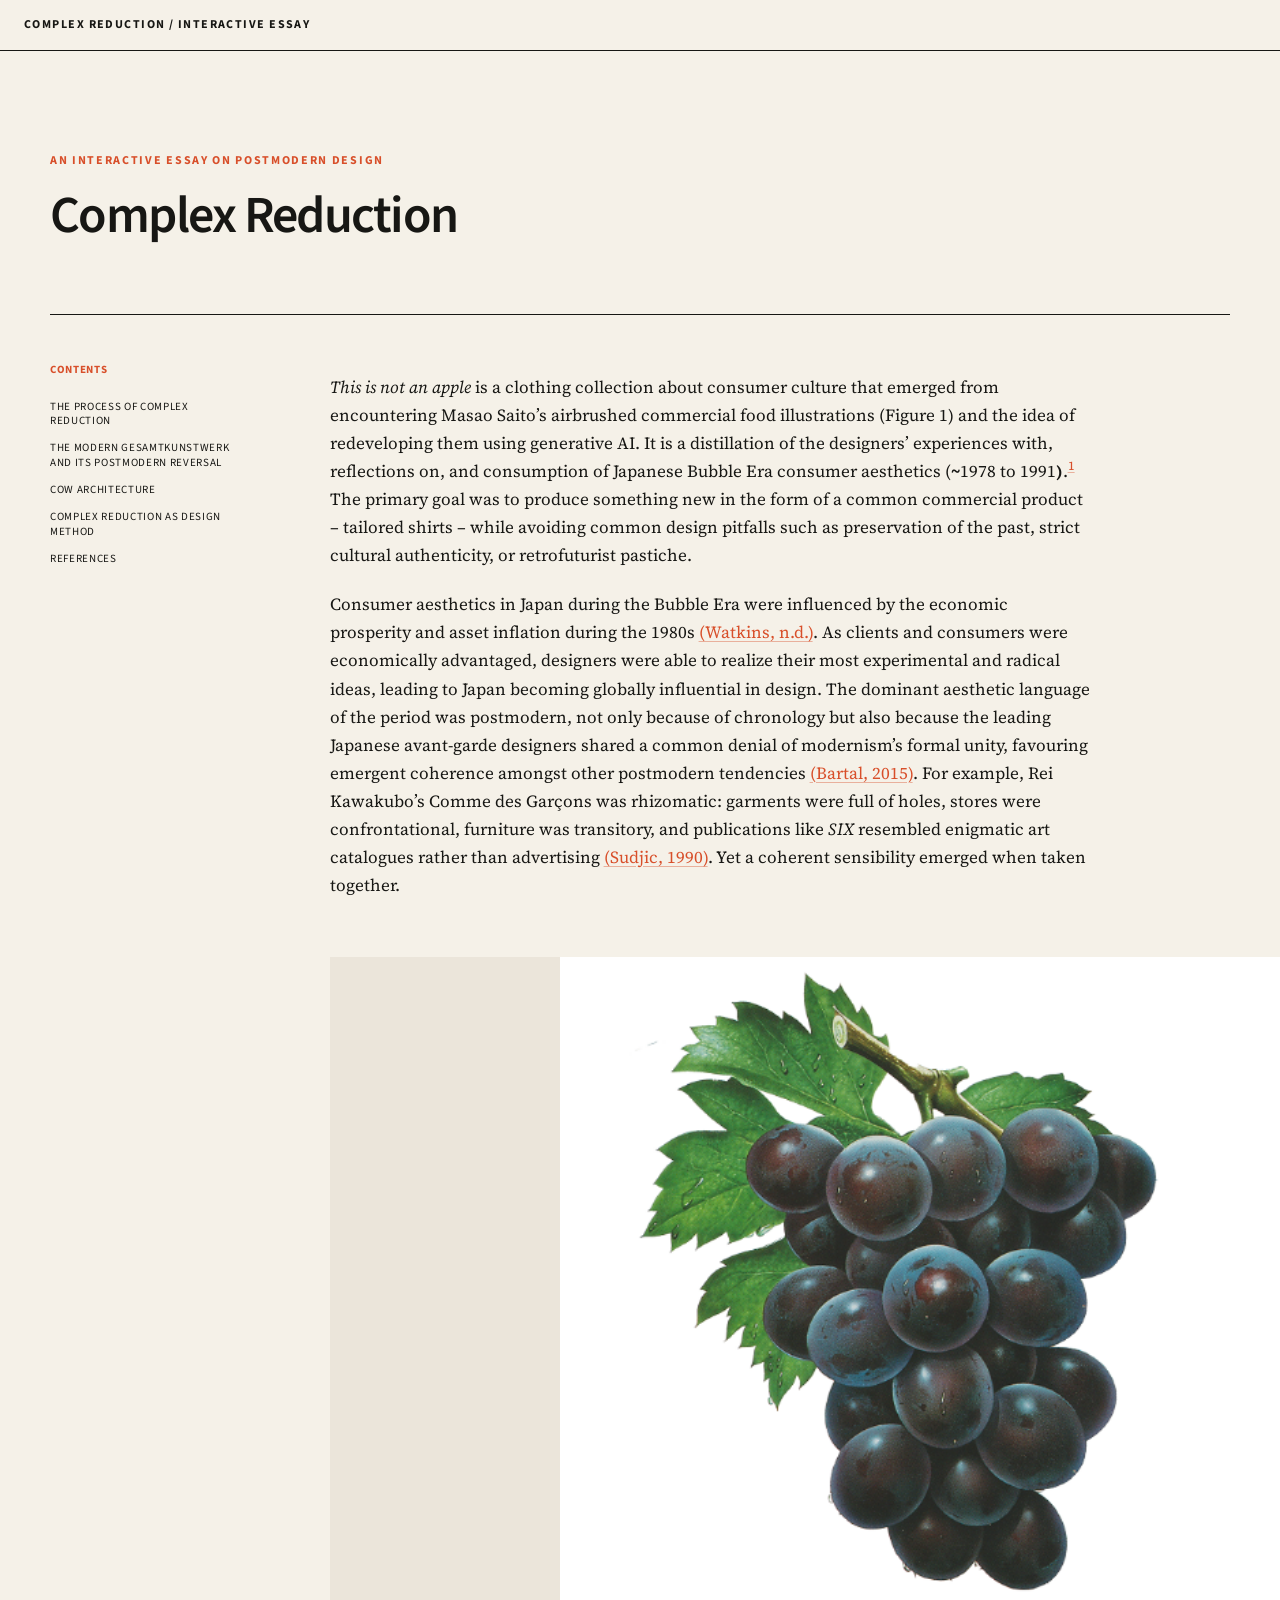
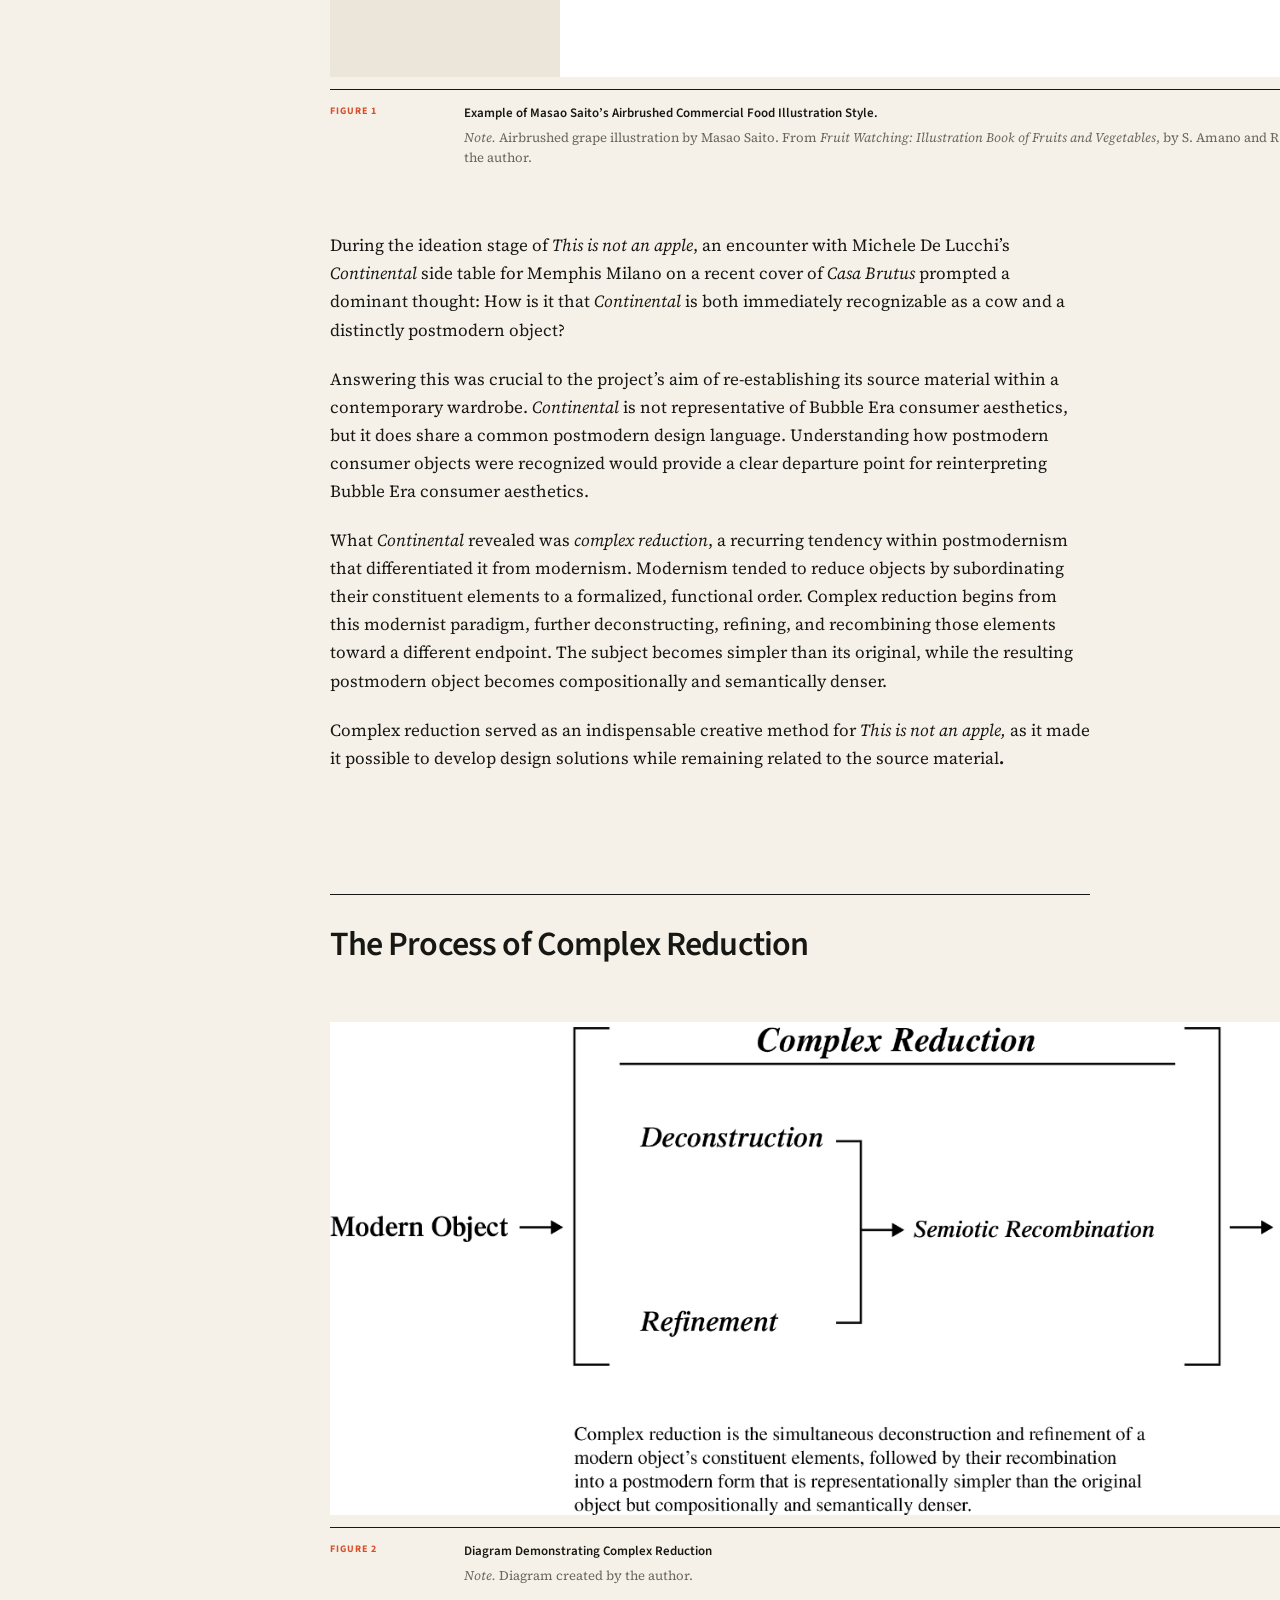
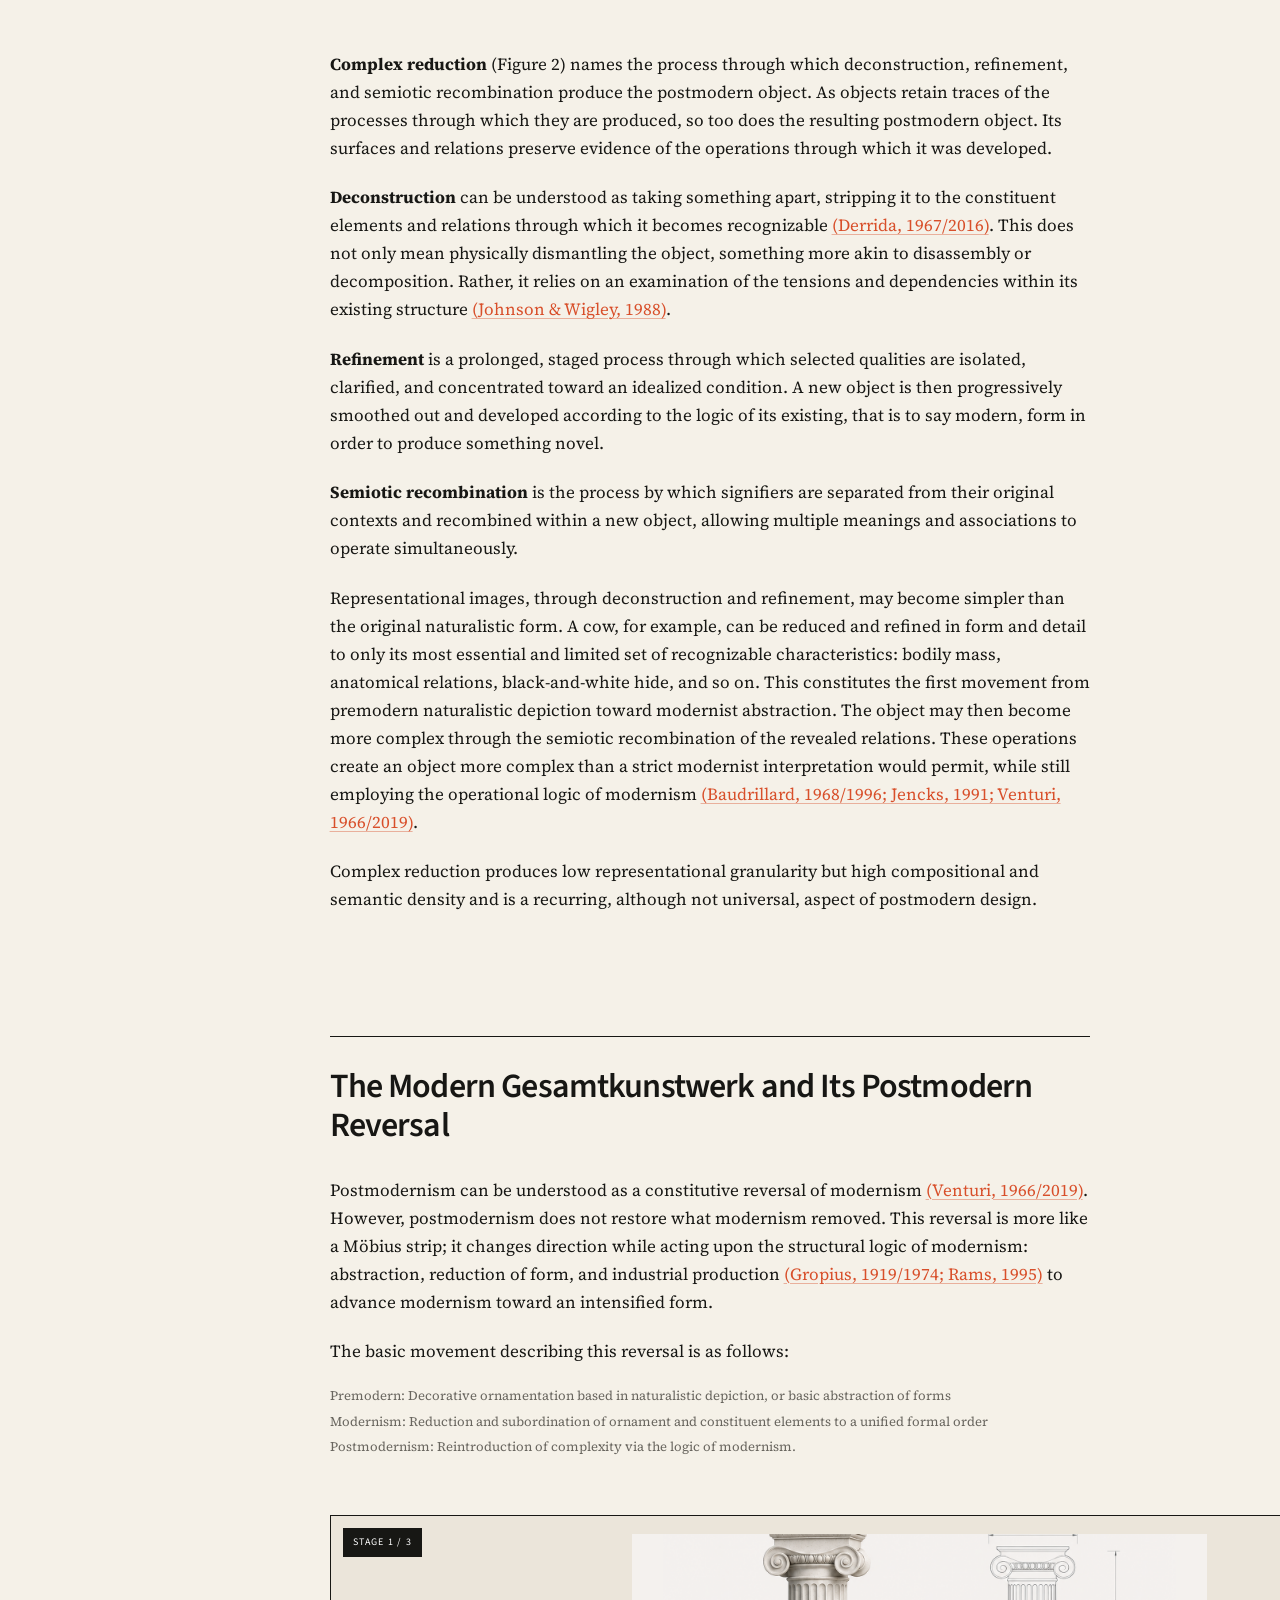
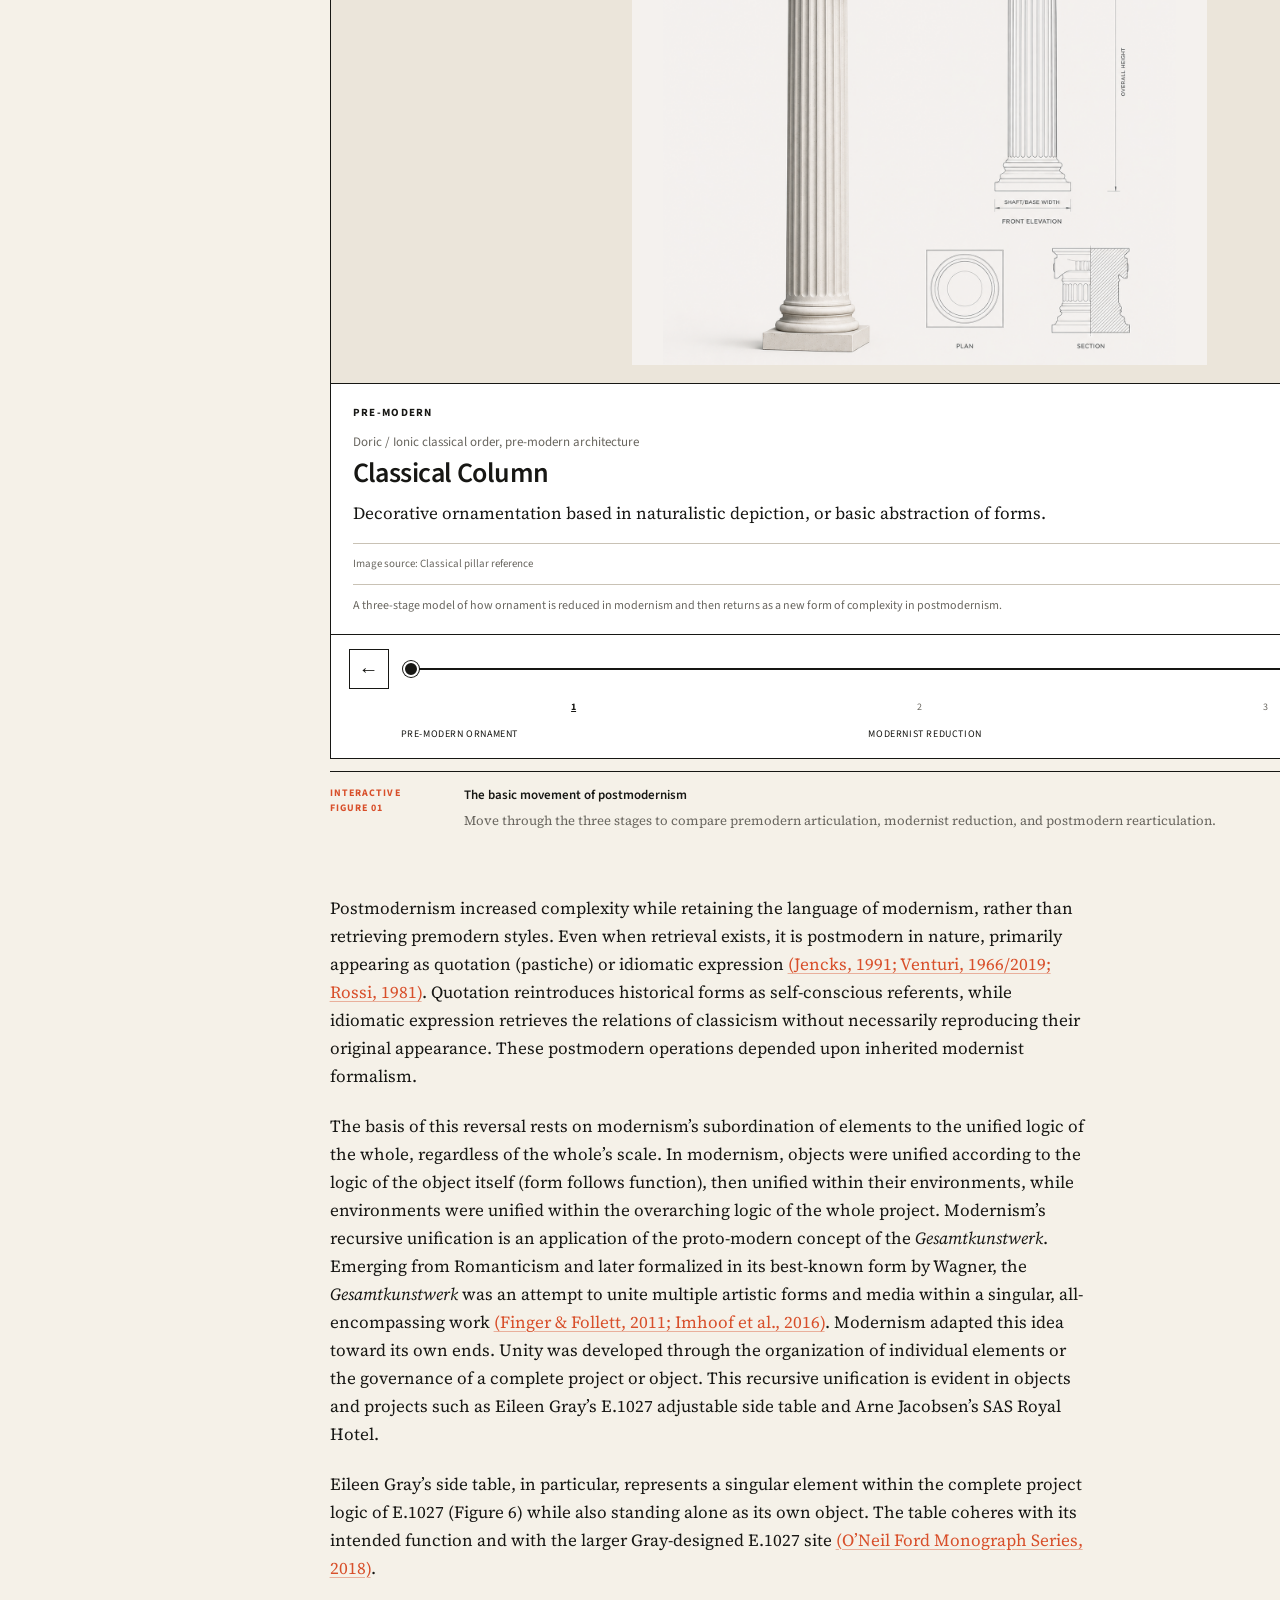
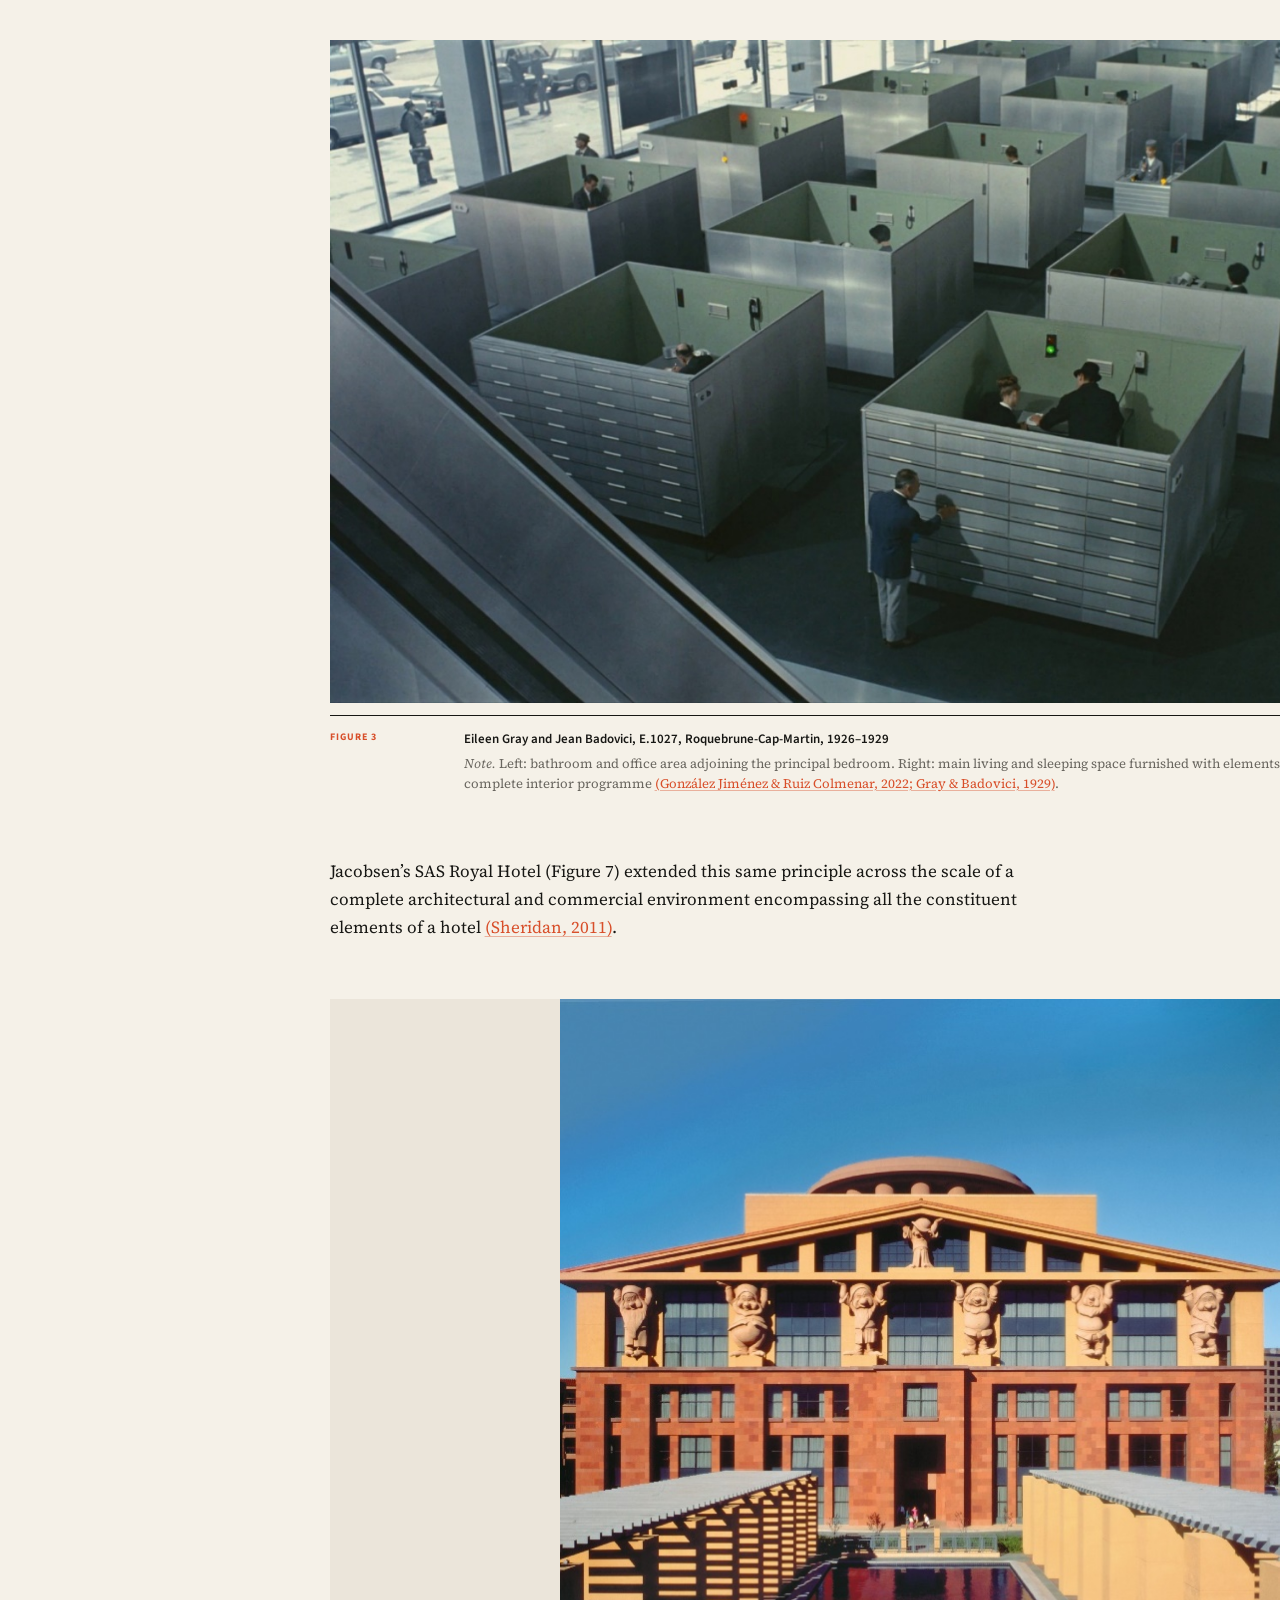
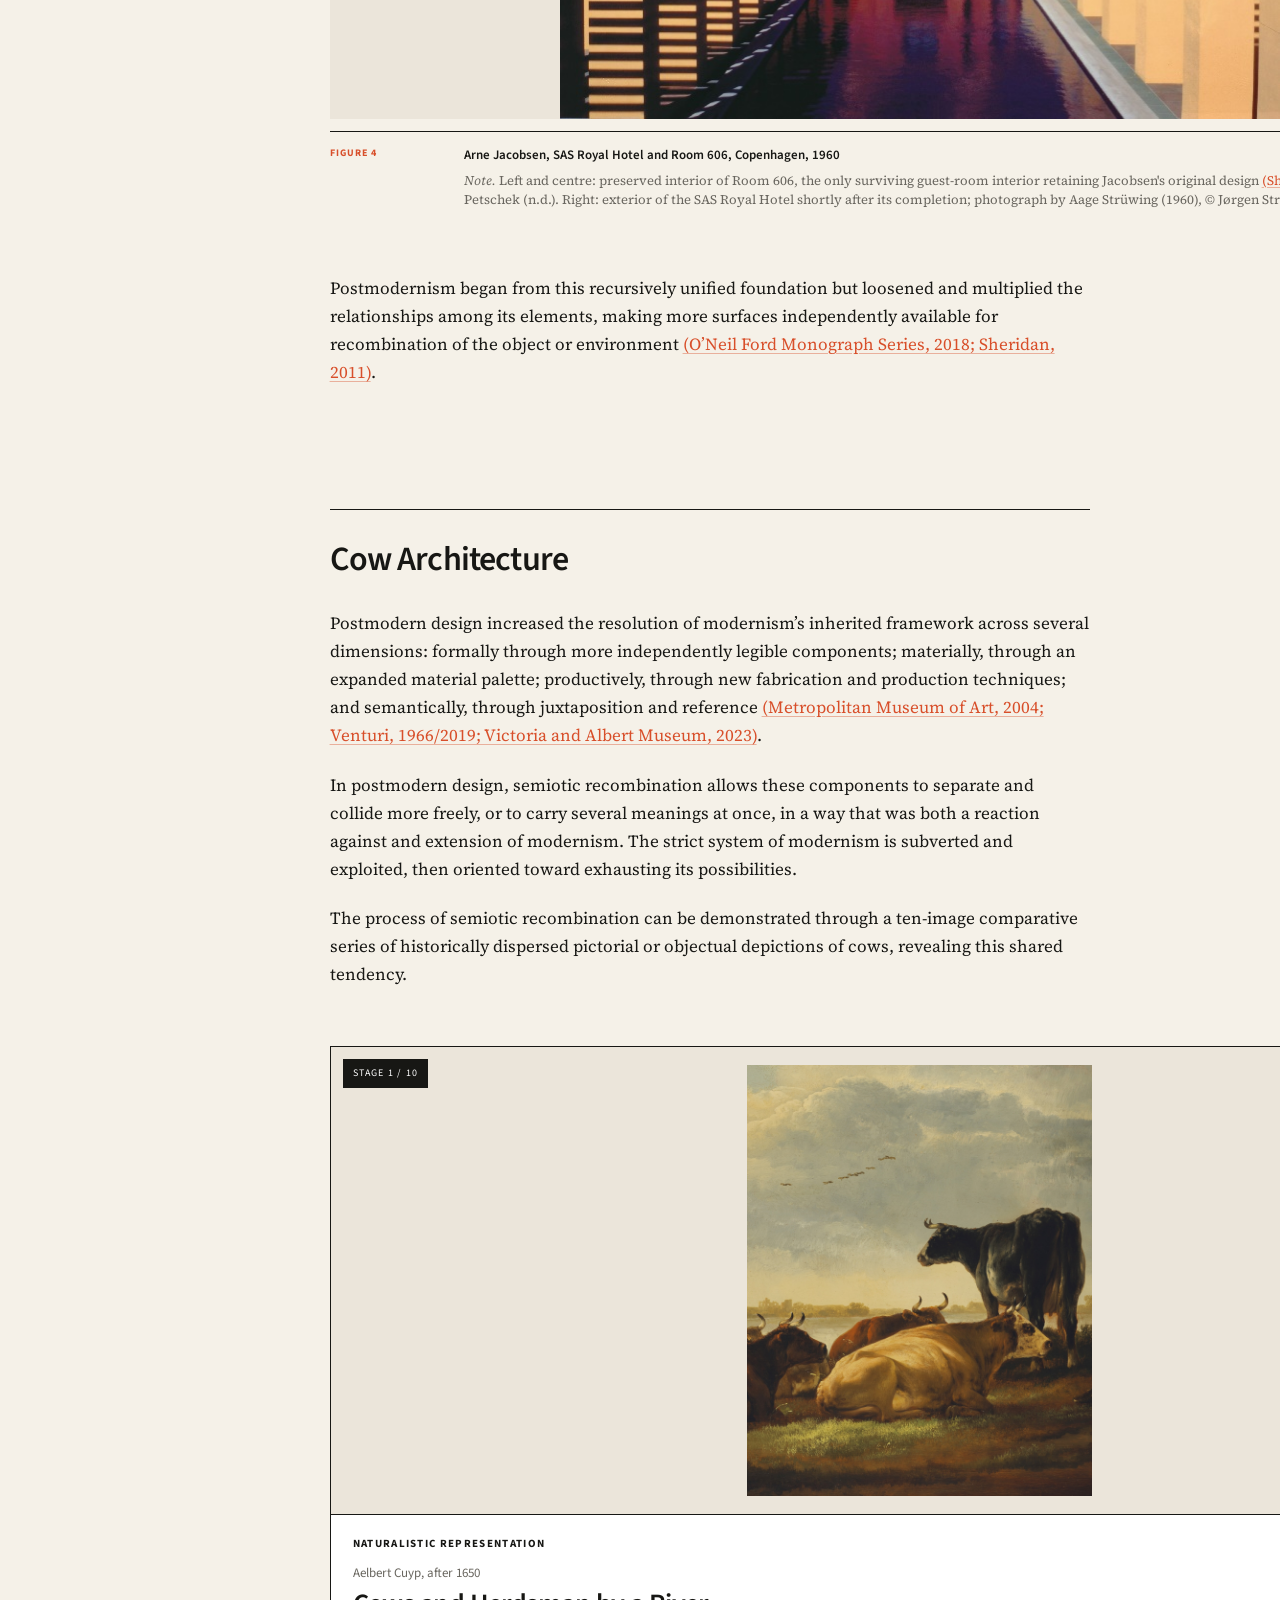
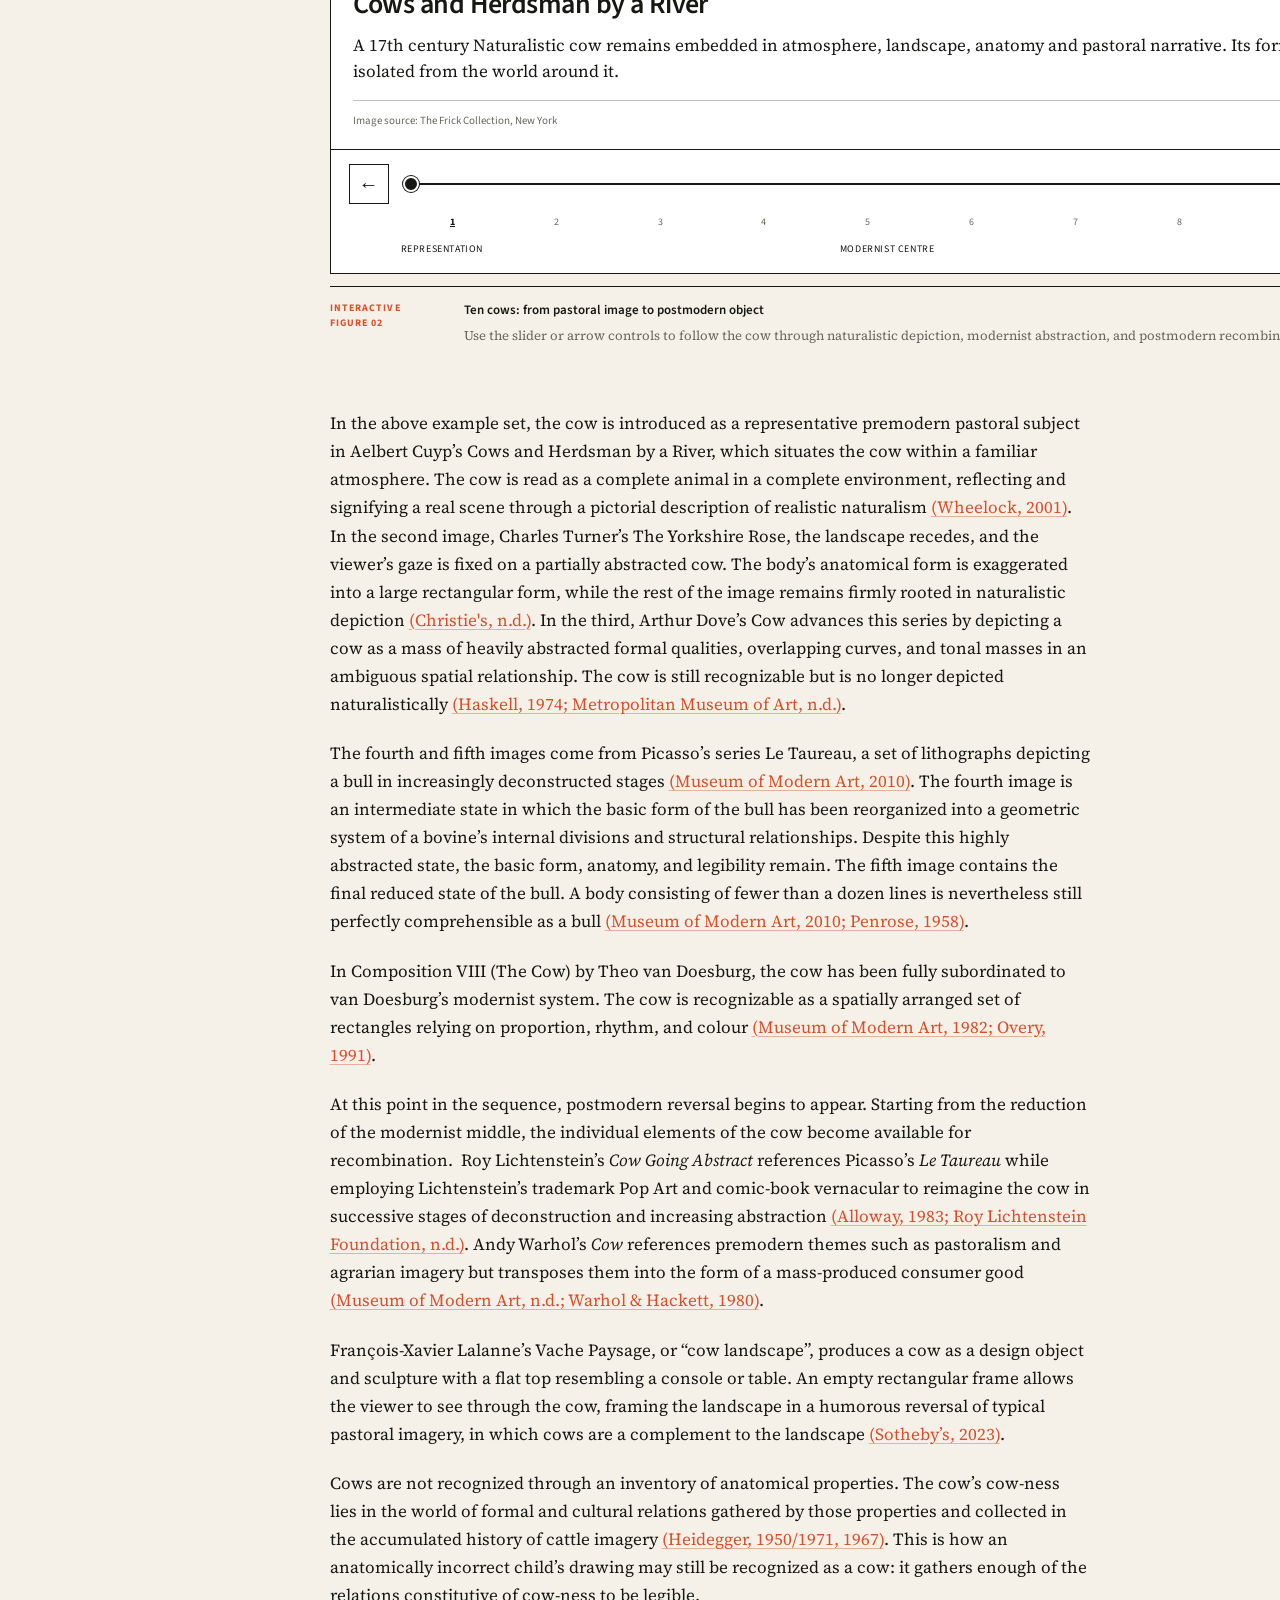
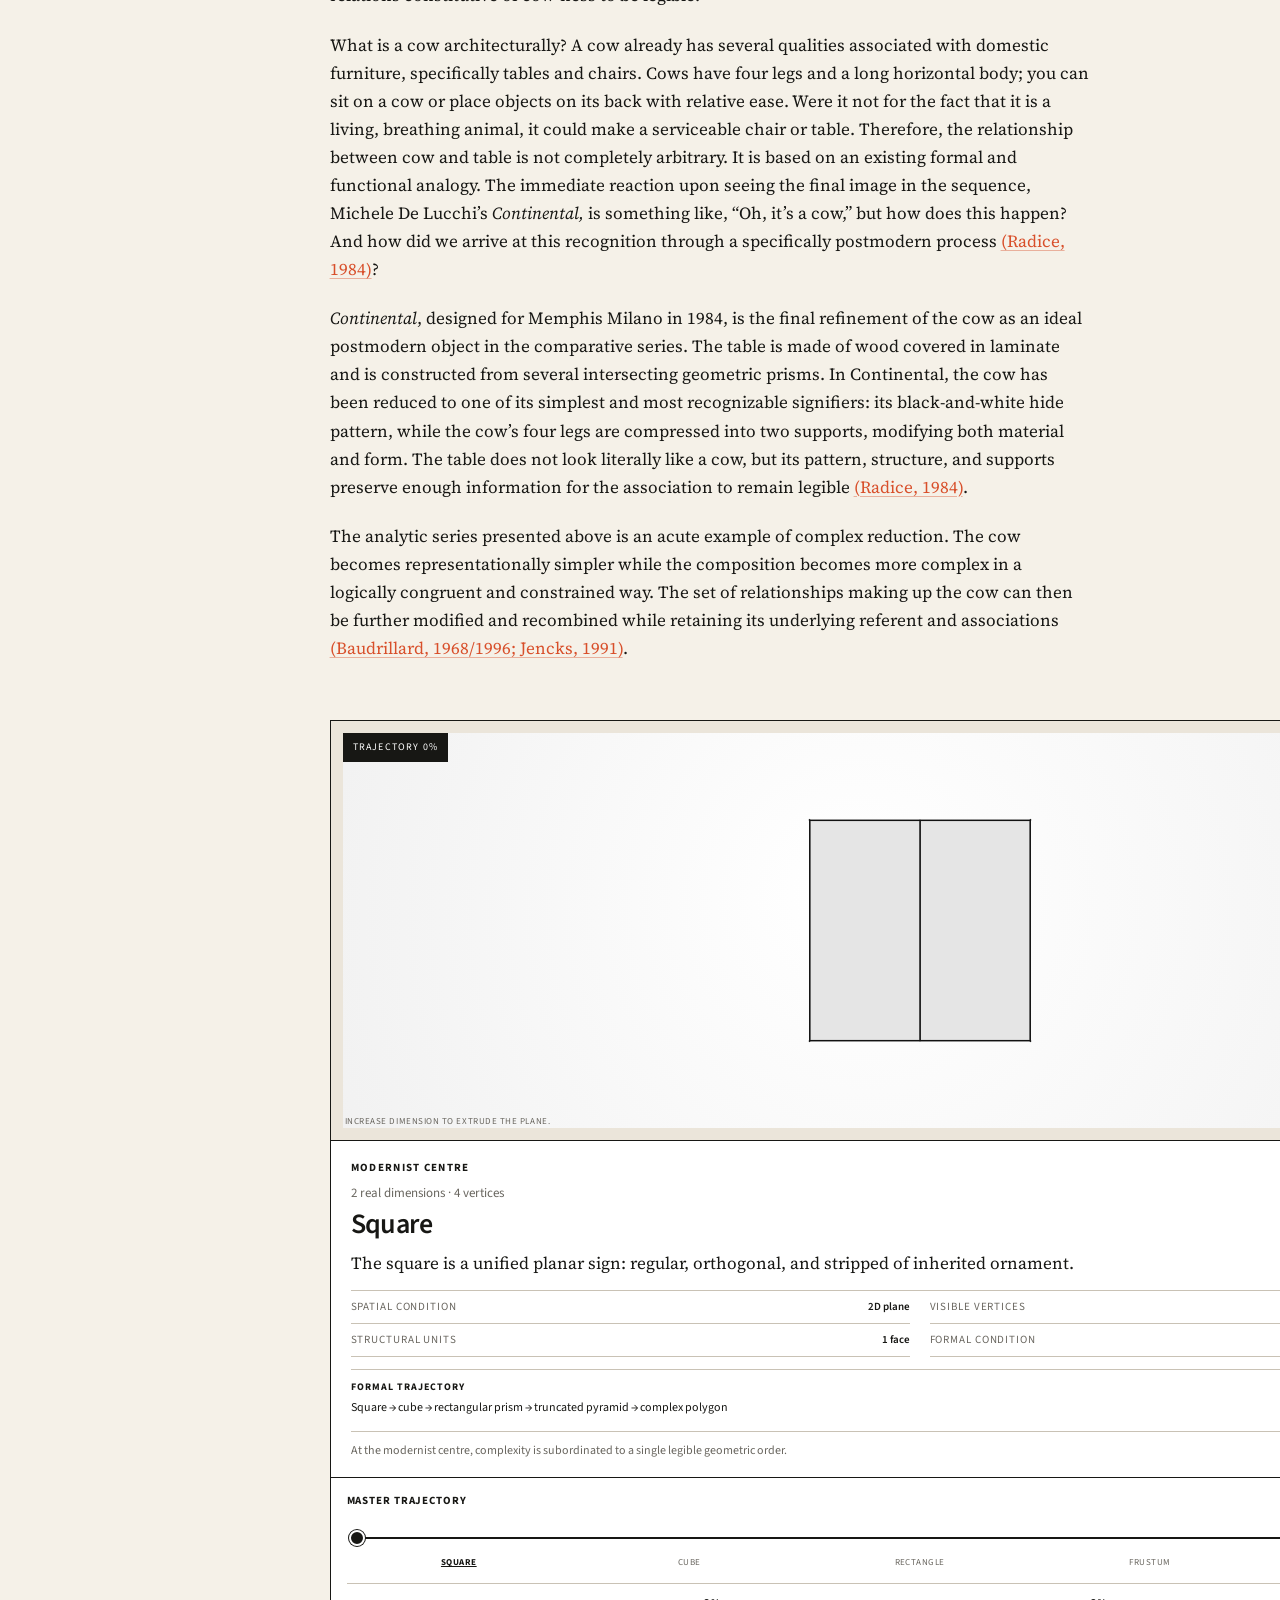
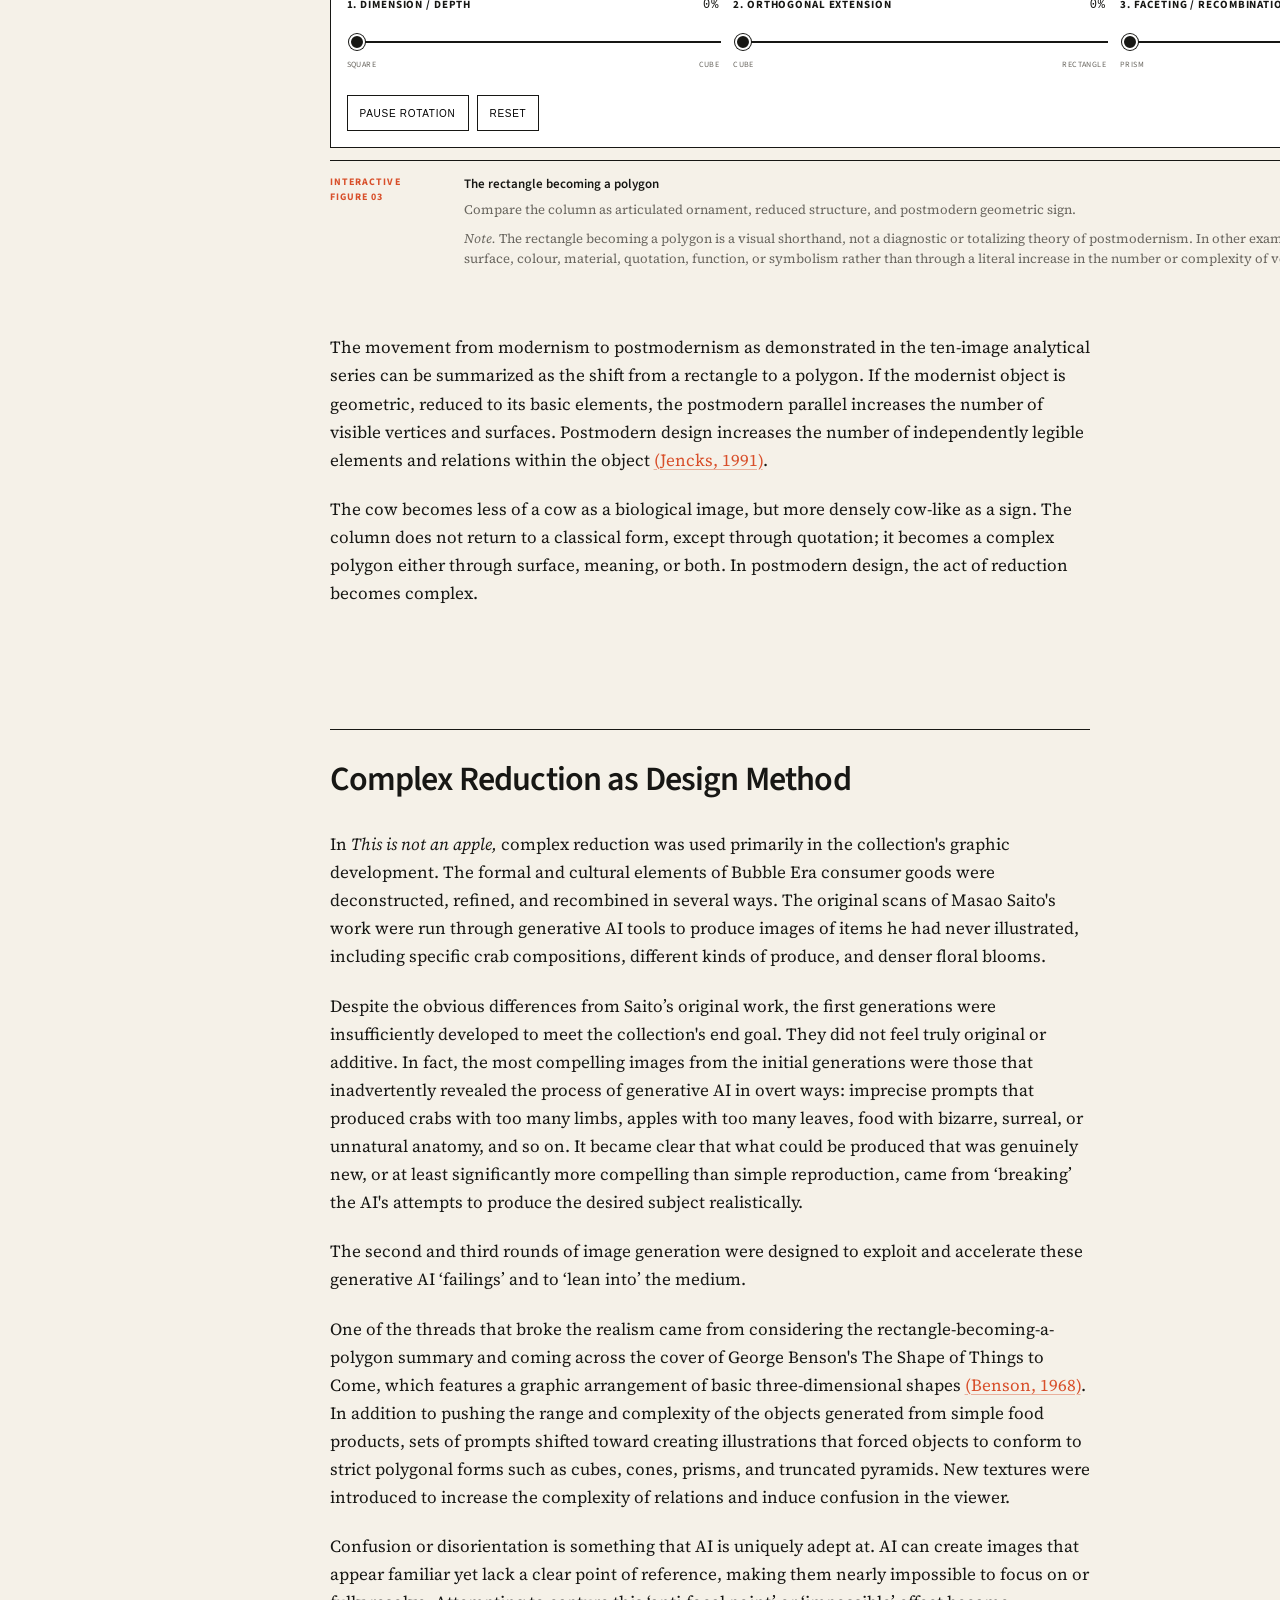
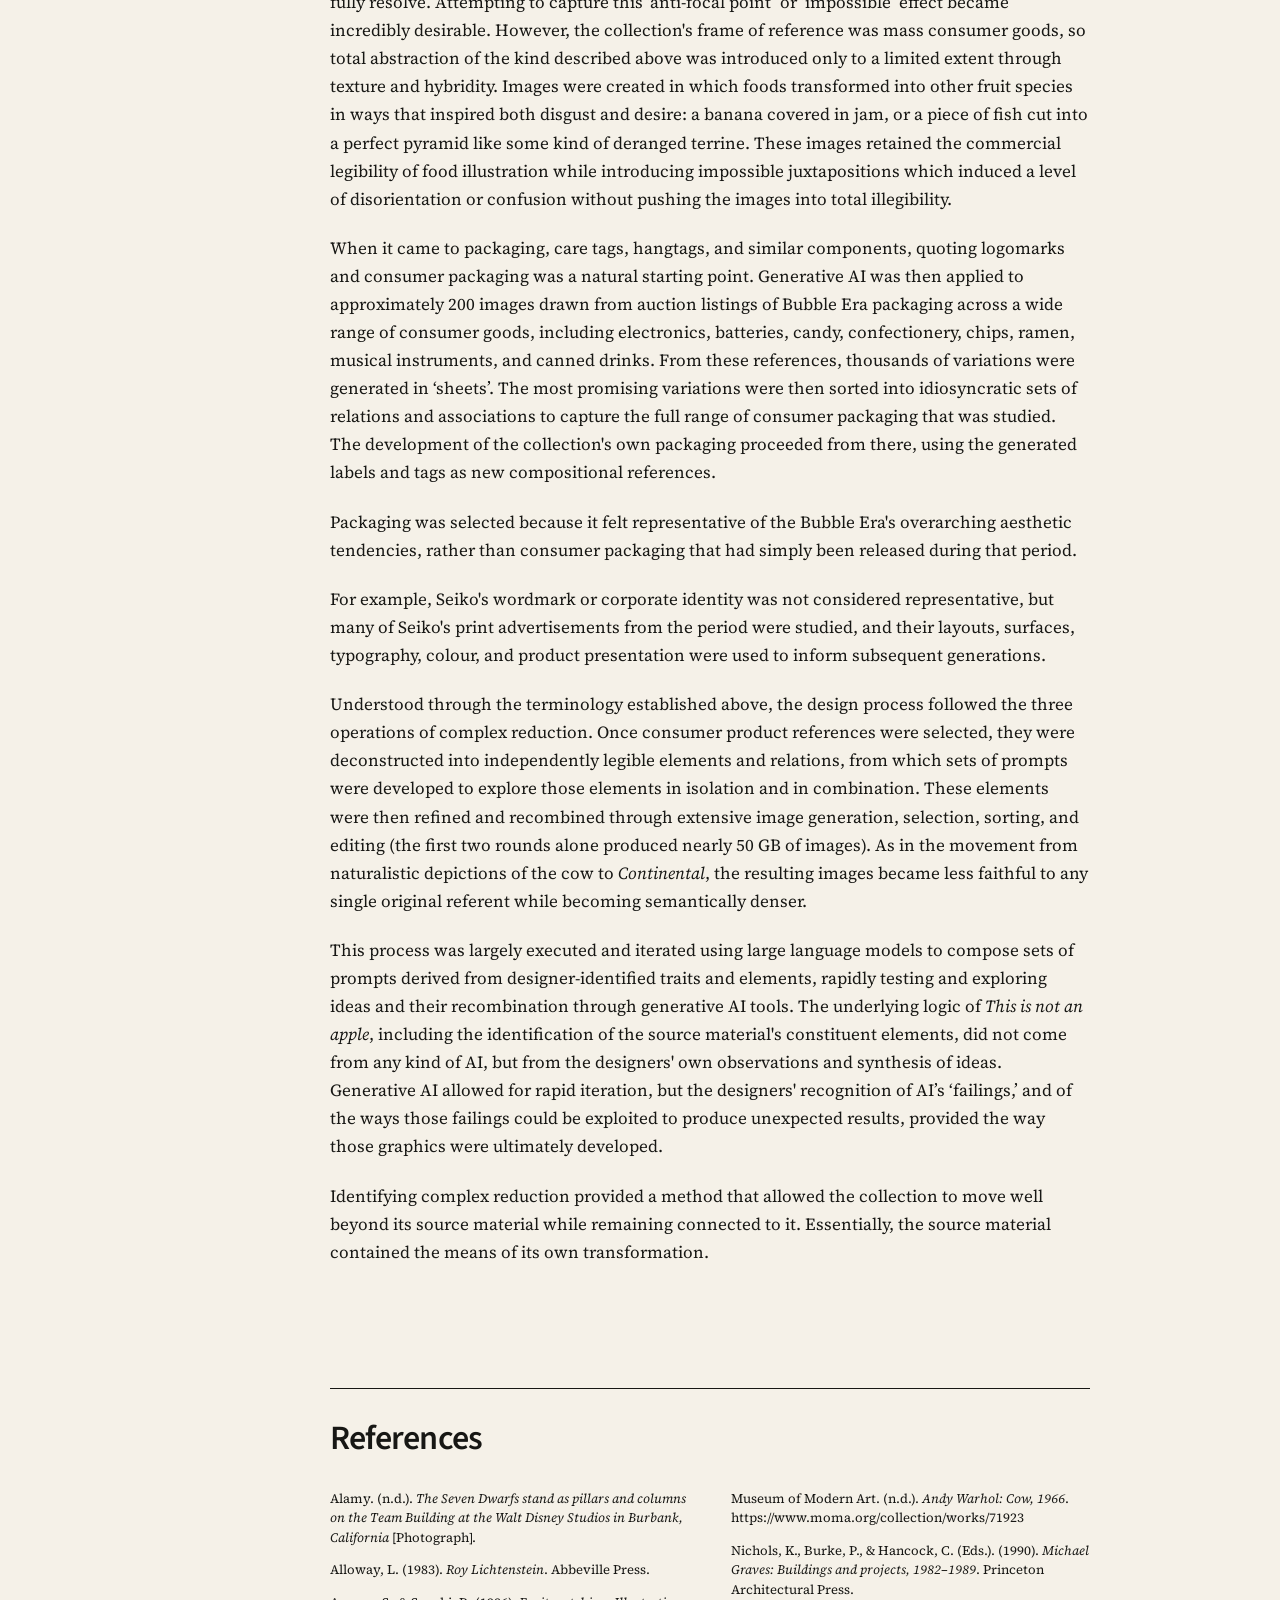
==== commit f54e7970: "Fix Gesamtkunstwerk section heading formatting from latest docx. Co-authored-by: Cursor <cursoragent" ====
--- a/index.html
+++ b/index.html
@@ -21,7 +21,7 @@
   <main class="layout">
     <nav class="toc" aria-label="Essay sections">
       <strong>Contents</strong>
-      <a href="#the-process-of-complex-reduction">The Process of Complex Reduction</a><a href="#cow-architecture">Cow Architecture</a><a href="#complex-reduction-as-design-method">Complex Reduction as Design Method</a><a href="#references">References</a>
+      <a href="#the-process-of-complex-reduction">The Process of Complex Reduction</a><a href="#the-modern-gesamtkunstwerk-and-its-postmodern-reversal">The Modern Gesamtkunstwerk and Its Postmodern Reversal</a><a href="#cow-architecture">Cow Architecture</a><a href="#complex-reduction-as-design-method">Complex Reduction as Design Method</a><a href="#references">References</a>
     </nav>
     <article><p><em>This is not an apple</em> is a clothing collection about consumer culture that emerged from encountering Masao Saito’s airbrushed commercial food illustrations (Figure 1) and the idea of redeveloping them using generative AI. It is a distillation of the designers’ experiences with, reflections on, and consumption of Japanese Bubble Era consumer aesthetics (<strong>~</strong>1978 to 1991<strong>)</strong>.<sup class="footnote-ref"><a href="#fn-1" data-fn="1" aria-label="Footnote 1">1</a></sup> The primary goal was to produce something new in the form of a common commercial product – tailored shirts – while avoiding common design pitfalls such as preservation of the past, strict cultural authenticity, or retrofuturist pastiche.  </p><p>Consumer aesthetics in Japan during the Bubble Era were influenced by the economic prosperity and asset inflation during the 1980s<strong> </strong>(Watkins, n.d.). As clients and consumers were economically advantaged, designers were able to realize their most experimental and radical ideas, leading to Japan becoming globally influential in design. The dominant aesthetic language of the period was postmodern, not only because of chronology but also because the leading Japanese avant-garde designers shared a common denial of modernism’s formal unity, favouring emergent coherence amongst other postmodern tendencies (Bartal, 2015). For example, Rei Kawakubo’s Comme des Garçons was rhizomatic: garments were full of holes, stores were confrontational, furniture was transitory, and publications like <em>SIX</em> resembled enigmatic art catalogues rather than advertising (Sudjic, 1990). Yet a coherent sensibility emerged when taken together.</p><figure class="figure">
   <div class="figure-images" style="--count:1"><img src="./figures/figure-01/image-1.png" alt="Figure 1: Example of Masao Saito’s Airbrushed Commercial Food Illustration Style."></div>
@@ -41,7 +41,7 @@
       <div class="figure-note"><em>Note.</em> Diagram created by the author.</div>
     </div>
   </figcaption>
-</figure><p><strong>Complex reduction</strong> (Figure 2) names the process through which deconstruction, refinement, and semiotic recombination produce the postmodern object. As objects retain traces of the processes through which they are produced, so too does the resulting postmodern object. Its surfaces and relations preserve evidence of the operations through which it was developed.</p><p><strong>Deconstruction</strong> can be understood as taking something apart, stripping it to the constituent elements and relations through which it becomes recognizable (Derrida, 1967/2016). This does not only mean physically dismantling the object, something more akin to disassembly or decomposition. Rather, it relies on an examination of the tensions and dependencies within its existing structure (Johnson &amp; Wigley, 1988). </p><p><strong>Refinement</strong> is a prolonged, staged process through which selected qualities are isolated, clarified, and concentrated toward an idealized condition. A new object is then progressively smoothed out and developed according to the logic of its existing, that is to say modern, form in order to produce something novel.</p><p><strong>Semiotic recombination</strong> is the process by which signifiers are separated from their original contexts and recombined within a new object, allowing multiple meanings and associations to operate simultaneously.</p><p>Representational images, through deconstruction and refinement, may become simpler than the original naturalistic form. A cow, for example, can be reduced and refined in form and detail to only its most essential and limited set of recognizable characteristics: bodily mass, anatomical relations, black-and-white hide, and so on. This constitutes the first movement from premodern naturalistic depiction toward modernist abstraction. The object may then become more complex through the semiotic recombination of the revealed relations. These operations create an object more complex than a strict modernist interpretation would permit, while still employing the operational logic of modernism (Baudrillard, 1968/1996; Jencks, 1991; Venturi, 1966/2019).</p><p>Complex reduction produces low representational granularity but high compositional and semantic density and is a recurring, although not universal, aspect of postmodern design.</p><p><strong>The Modern Gesamtkunstwerk and Its Postmodern Reversal</strong></p><p>Postmodernism can be understood as a constitutive reversal of modernism (Venturi, 1966/2019). However, postmodernism does not restore what modernism removed. This reversal is more like a Möbius strip; it changes direction while acting upon the structural logic of modernism: abstraction, reduction of form, and industrial production (Gropius, 1919/1974; Rams, 1995) to advance modernism toward an intensified form.  </p><p>The basic movement describing this reversal is as follows: </p><div class="schema-block"><div class="schema">Premodern: Decorative ornamentation based in naturalistic depiction, or basic abstraction of forms </div><div class="schema">Modernism: Reduction and subordination of ornament and constituent elements to a unified formal order</div><div class="schema">Postmodernism: Reintroduction of complexity via the logic of modernism. </div></div><figure class="interactive">
+</figure><p><strong>Complex reduction</strong> (Figure 2) names the process through which deconstruction, refinement, and semiotic recombination produce the postmodern object. As objects retain traces of the processes through which they are produced, so too does the resulting postmodern object. Its surfaces and relations preserve evidence of the operations through which it was developed.</p><p><strong>Deconstruction</strong> can be understood as taking something apart, stripping it to the constituent elements and relations through which it becomes recognizable (Derrida, 1967/2016). This does not only mean physically dismantling the object, something more akin to disassembly or decomposition. Rather, it relies on an examination of the tensions and dependencies within its existing structure (Johnson &amp; Wigley, 1988). </p><p><strong>Refinement</strong> is a prolonged, staged process through which selected qualities are isolated, clarified, and concentrated toward an idealized condition. A new object is then progressively smoothed out and developed according to the logic of its existing, that is to say modern, form in order to produce something novel.</p><p><strong>Semiotic recombination</strong> is the process by which signifiers are separated from their original contexts and recombined within a new object, allowing multiple meanings and associations to operate simultaneously.</p><p>Representational images, through deconstruction and refinement, may become simpler than the original naturalistic form. A cow, for example, can be reduced and refined in form and detail to only its most essential and limited set of recognizable characteristics: bodily mass, anatomical relations, black-and-white hide, and so on. This constitutes the first movement from premodern naturalistic depiction toward modernist abstraction. The object may then become more complex through the semiotic recombination of the revealed relations. These operations create an object more complex than a strict modernist interpretation would permit, while still employing the operational logic of modernism (Baudrillard, 1968/1996; Jencks, 1991; Venturi, 1966/2019).</p><p>Complex reduction produces low representational granularity but high compositional and semantic density and is a recurring, although not universal, aspect of postmodern design.</p><h2 id="the-modern-gesamtkunstwerk-and-its-postmodern-reversal">The Modern Gesamtkunstwerk and Its Postmodern Reversal</h2><p>Postmodernism can be understood as a constitutive reversal of modernism (Venturi, 1966/2019). However, postmodernism does not restore what modernism removed. This reversal is more like a Möbius strip; it changes direction while acting upon the structural logic of modernism: abstraction, reduction of form, and industrial production (Gropius, 1919/1974; Rams, 1995) to advance modernism toward an intensified form.  </p><p>The basic movement describing this reversal is as follows: </p><div class="schema-block"><div class="schema">Premodern: Decorative ornamentation based in naturalistic depiction, or basic abstraction of forms </div><div class="schema">Modernism: Reduction and subordination of ornament and constituent elements to a unified formal order</div><div class="schema">Postmodernism: Reintroduction of complexity via the logic of modernism. </div></div><figure class="interactive">
   <div class="interactive-widget" data-slug="concept" tabindex="0"
     aria-label="The basic movement of postmodernism"></div>
   <figcaption class="interactive-caption">
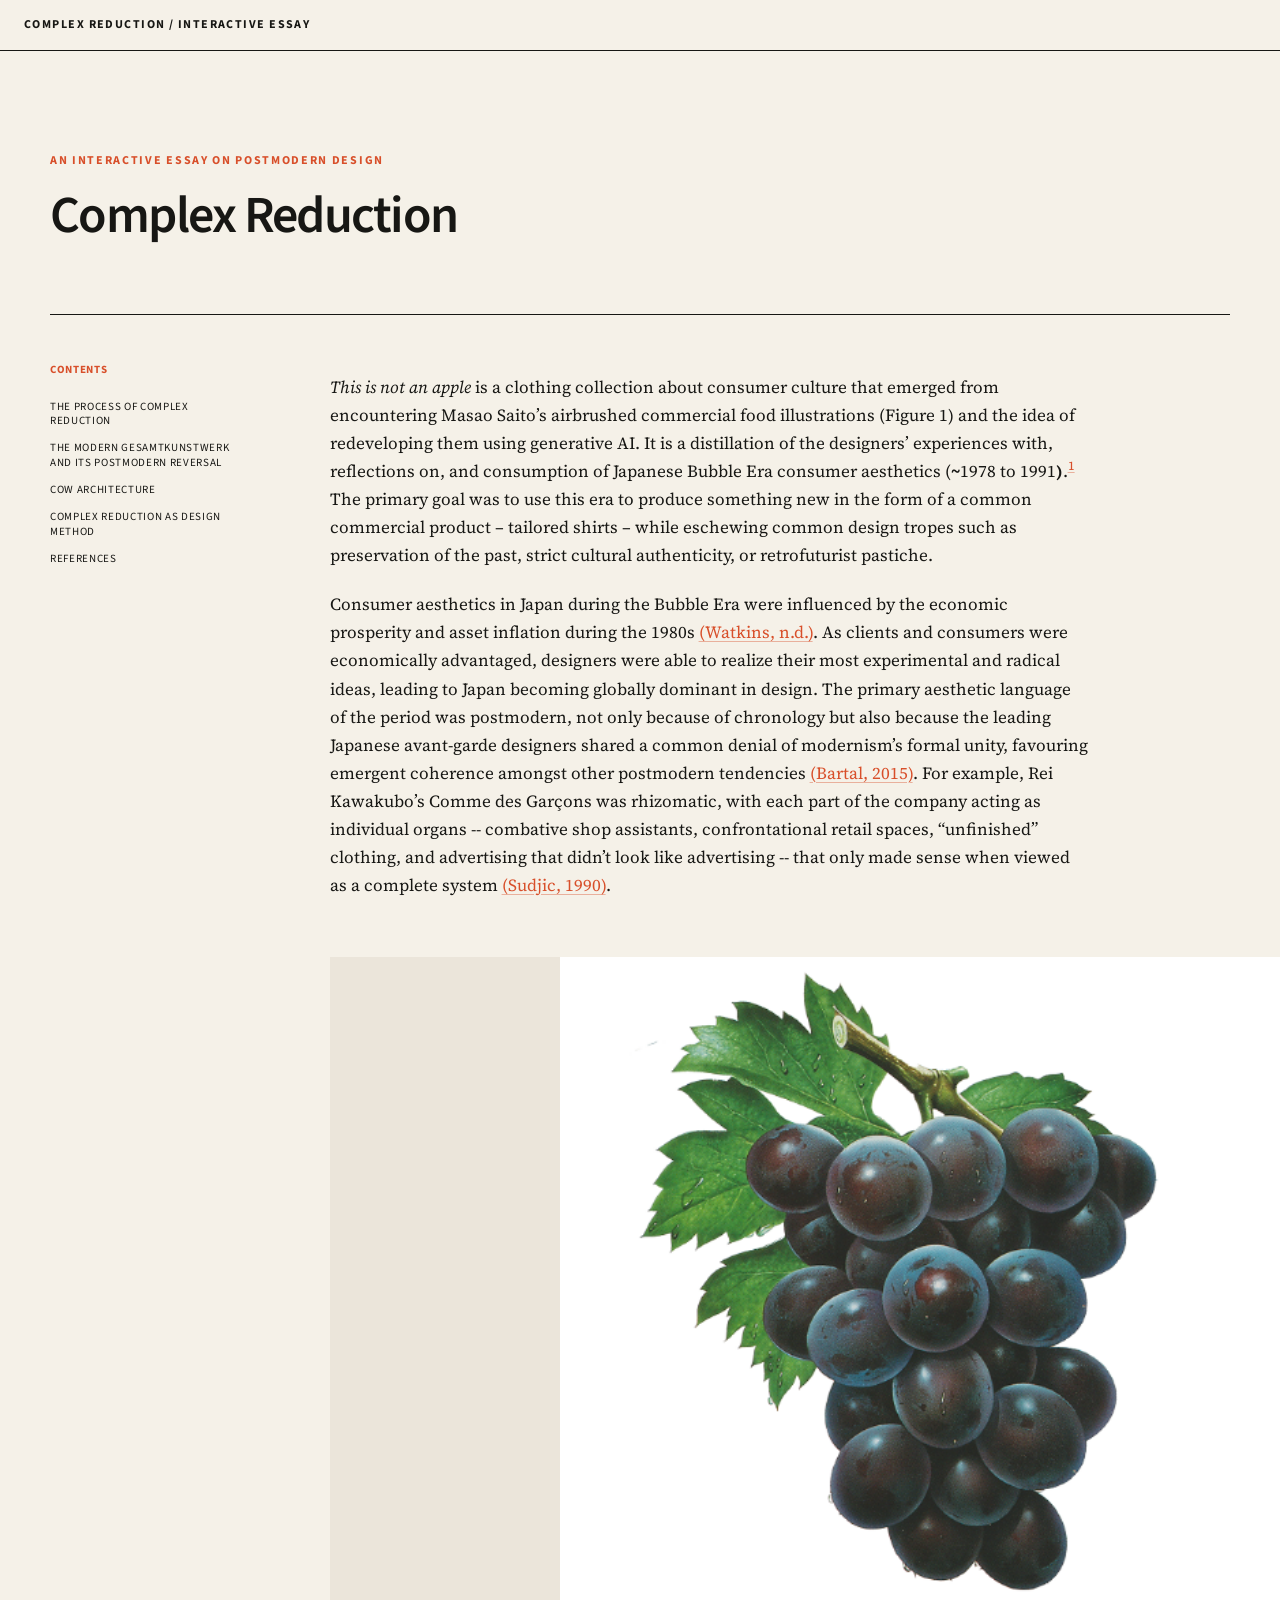
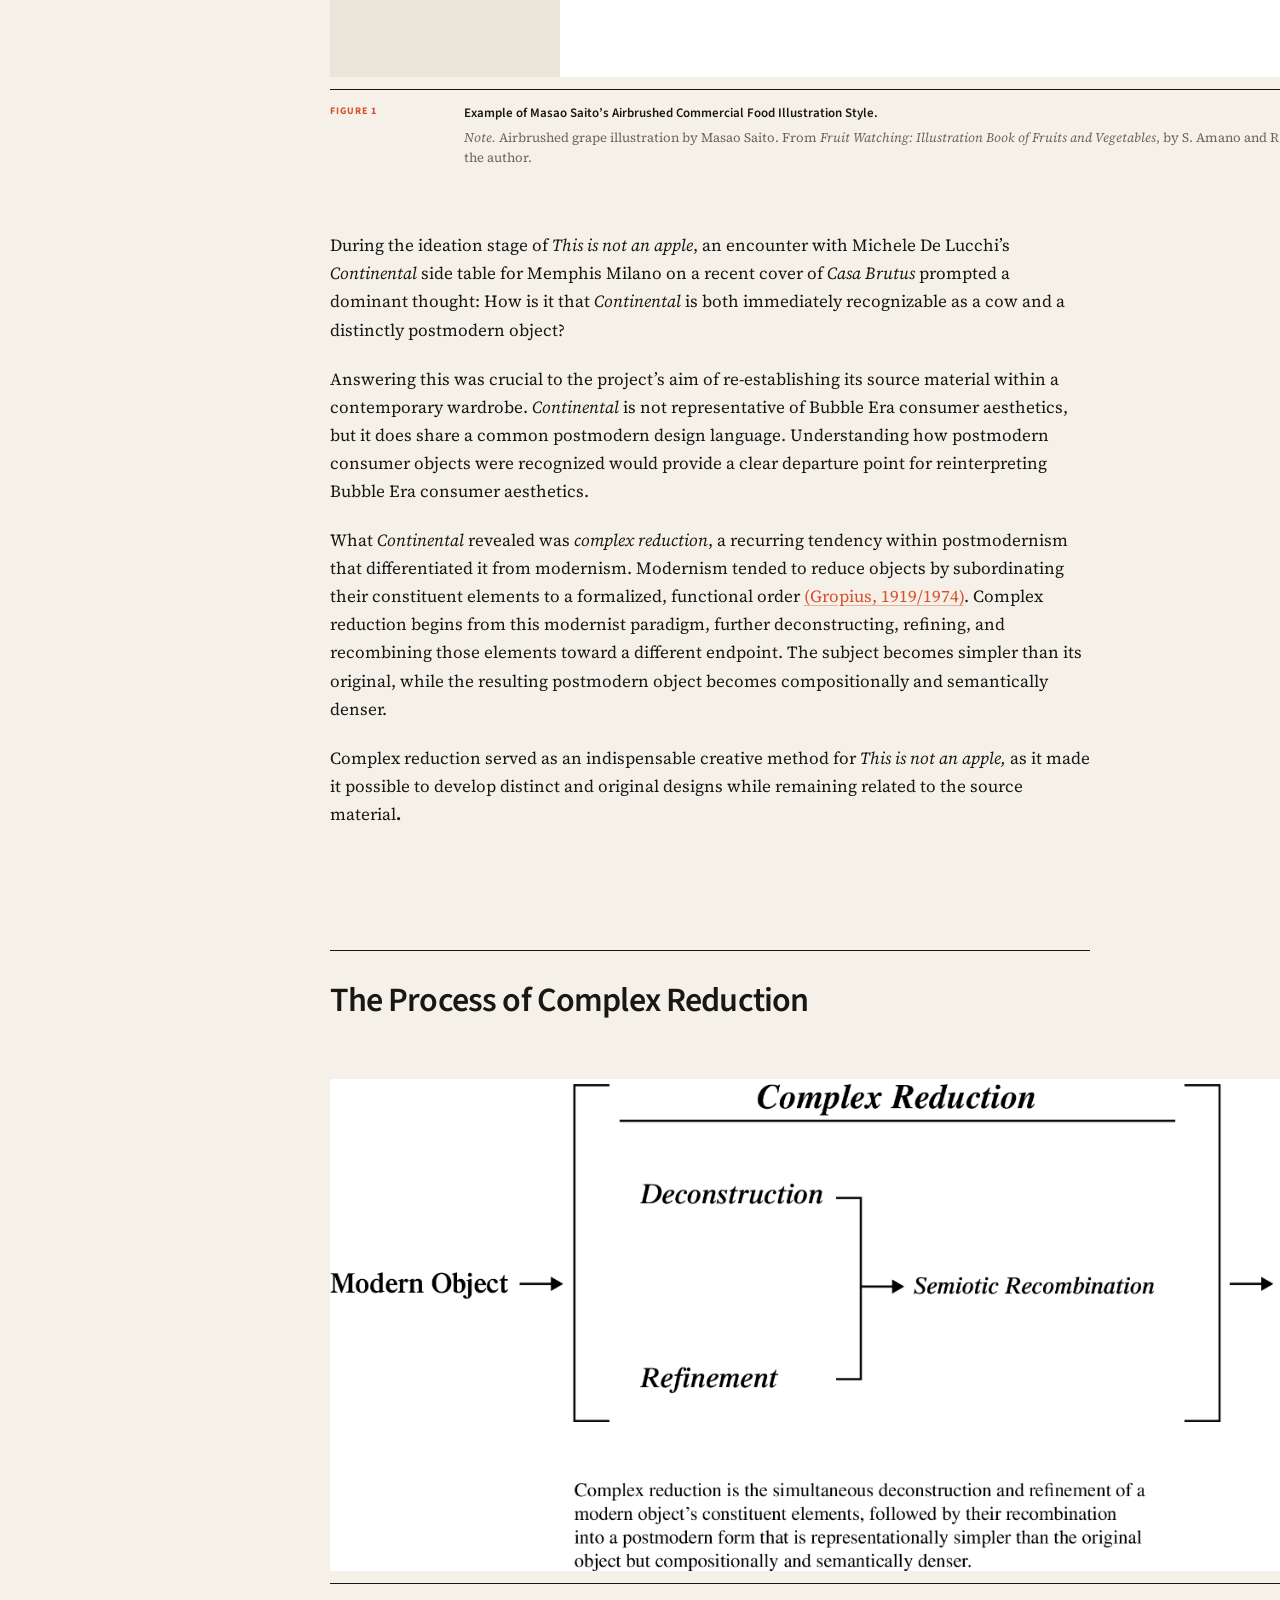
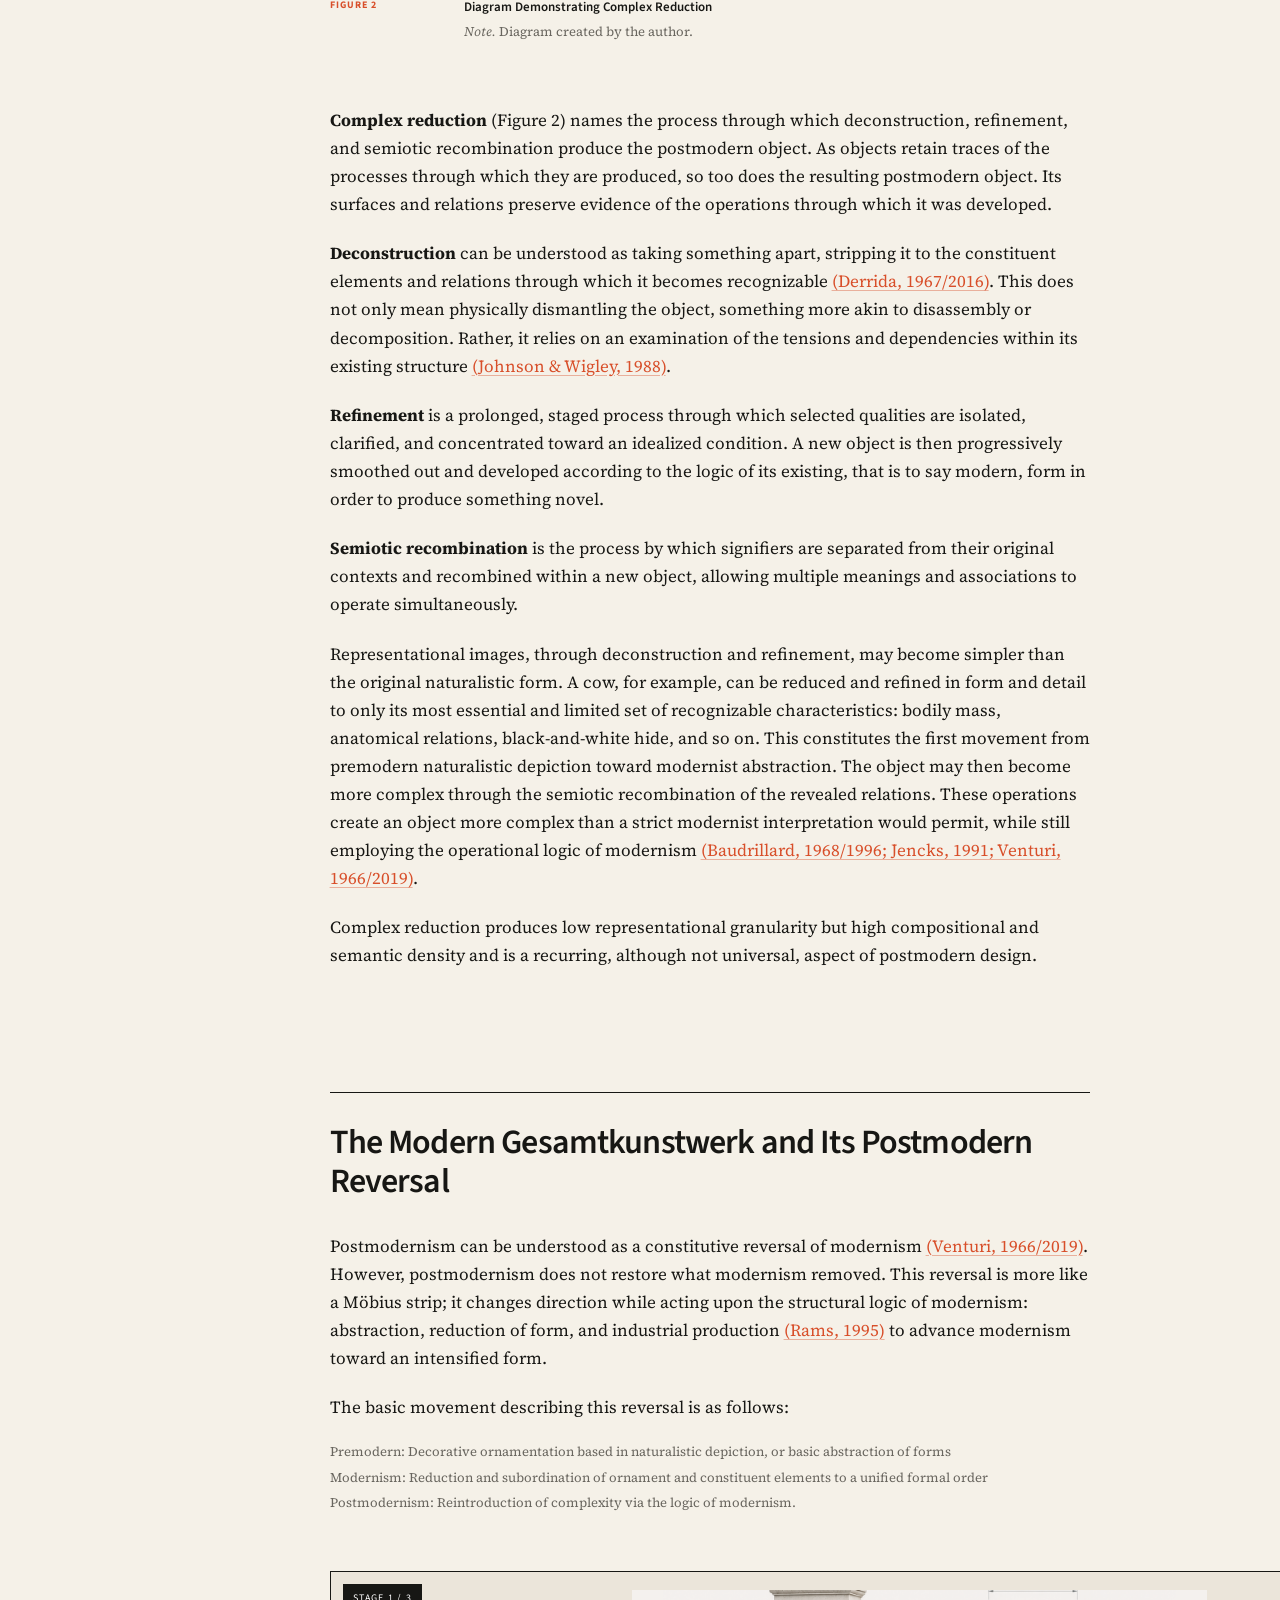
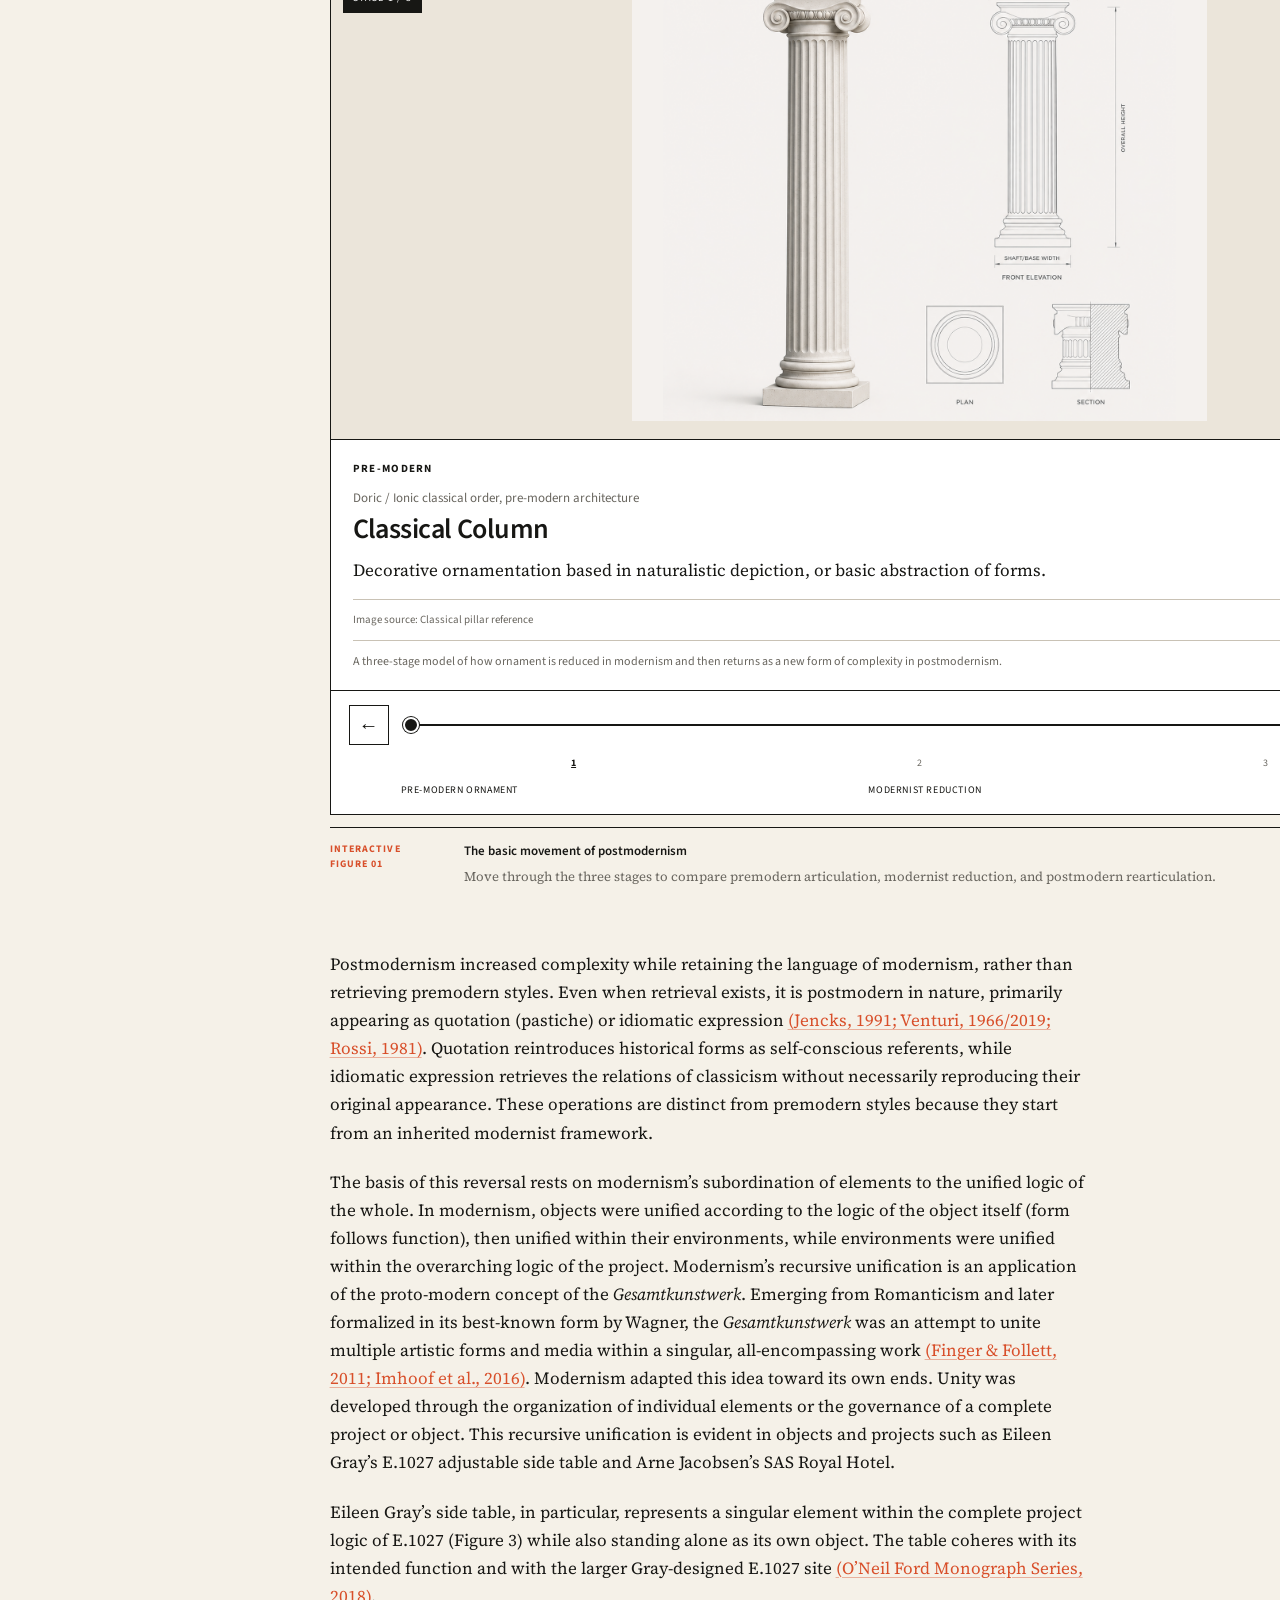
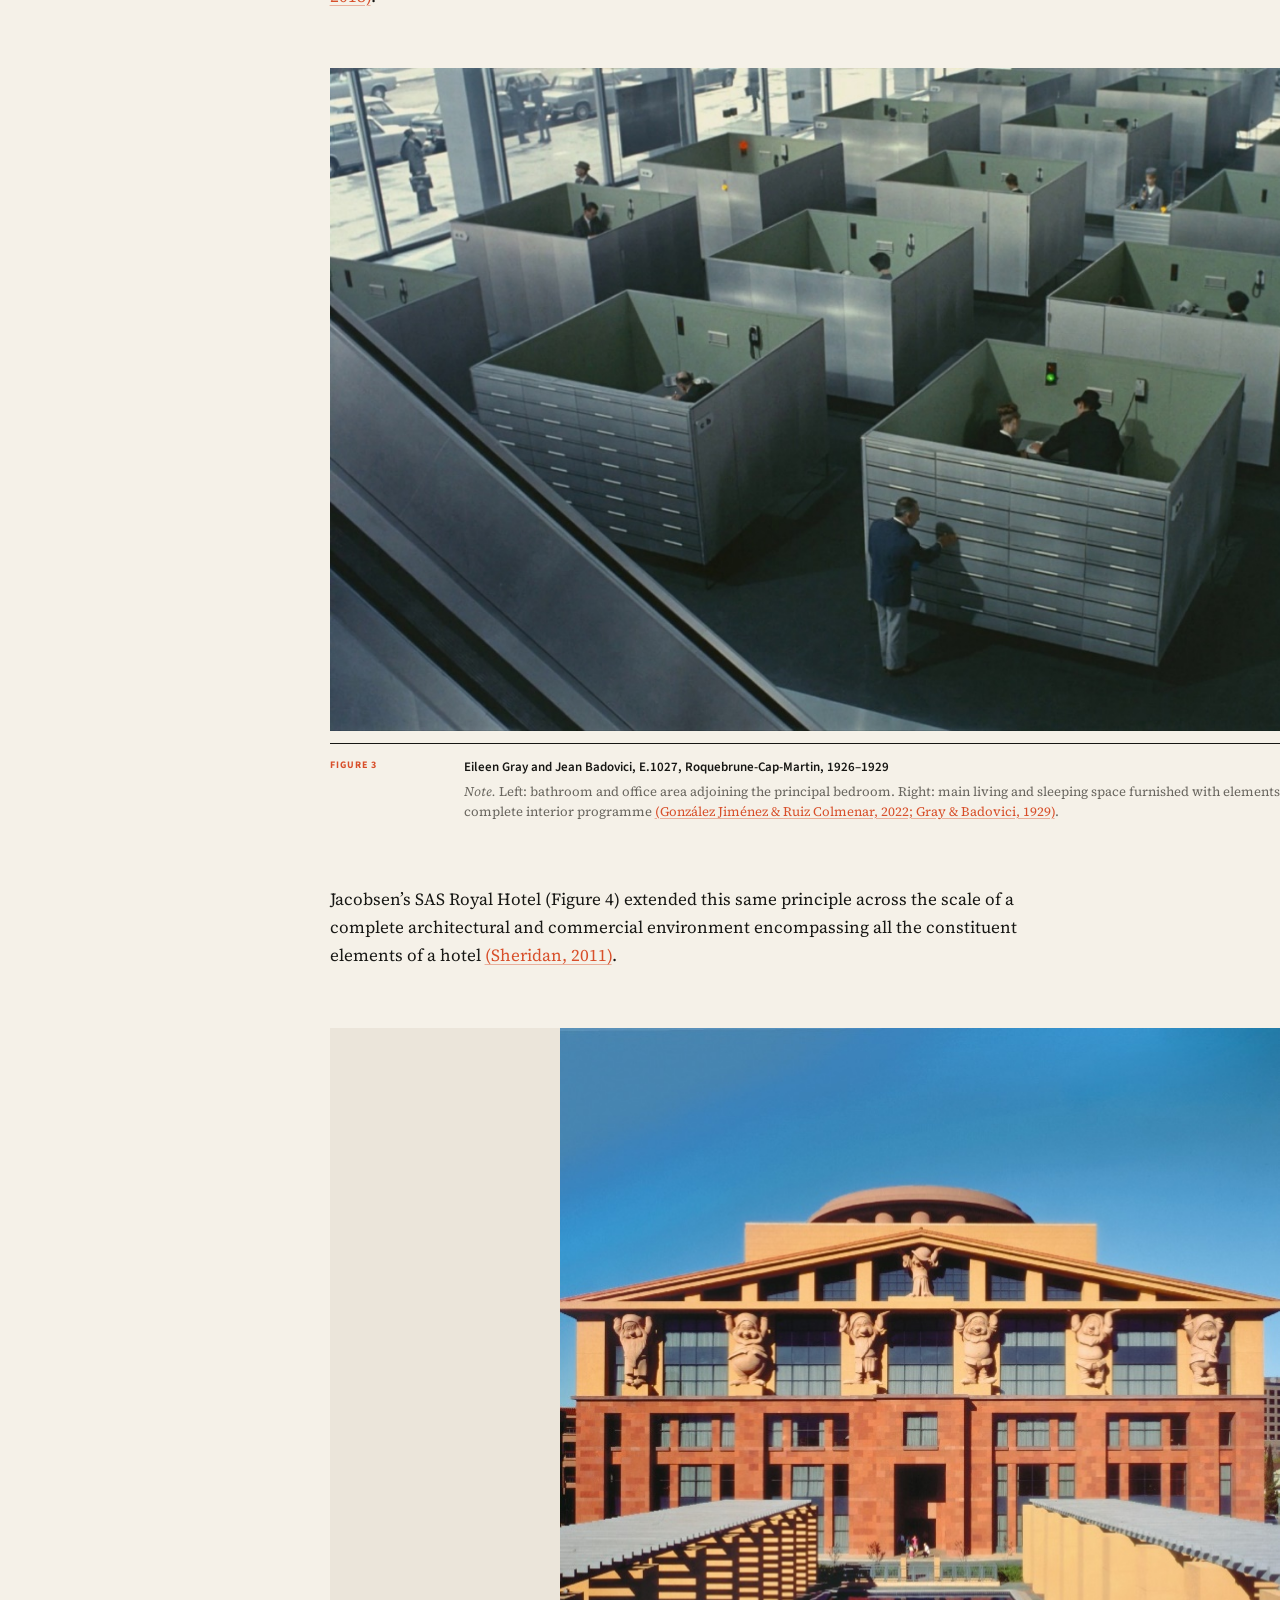
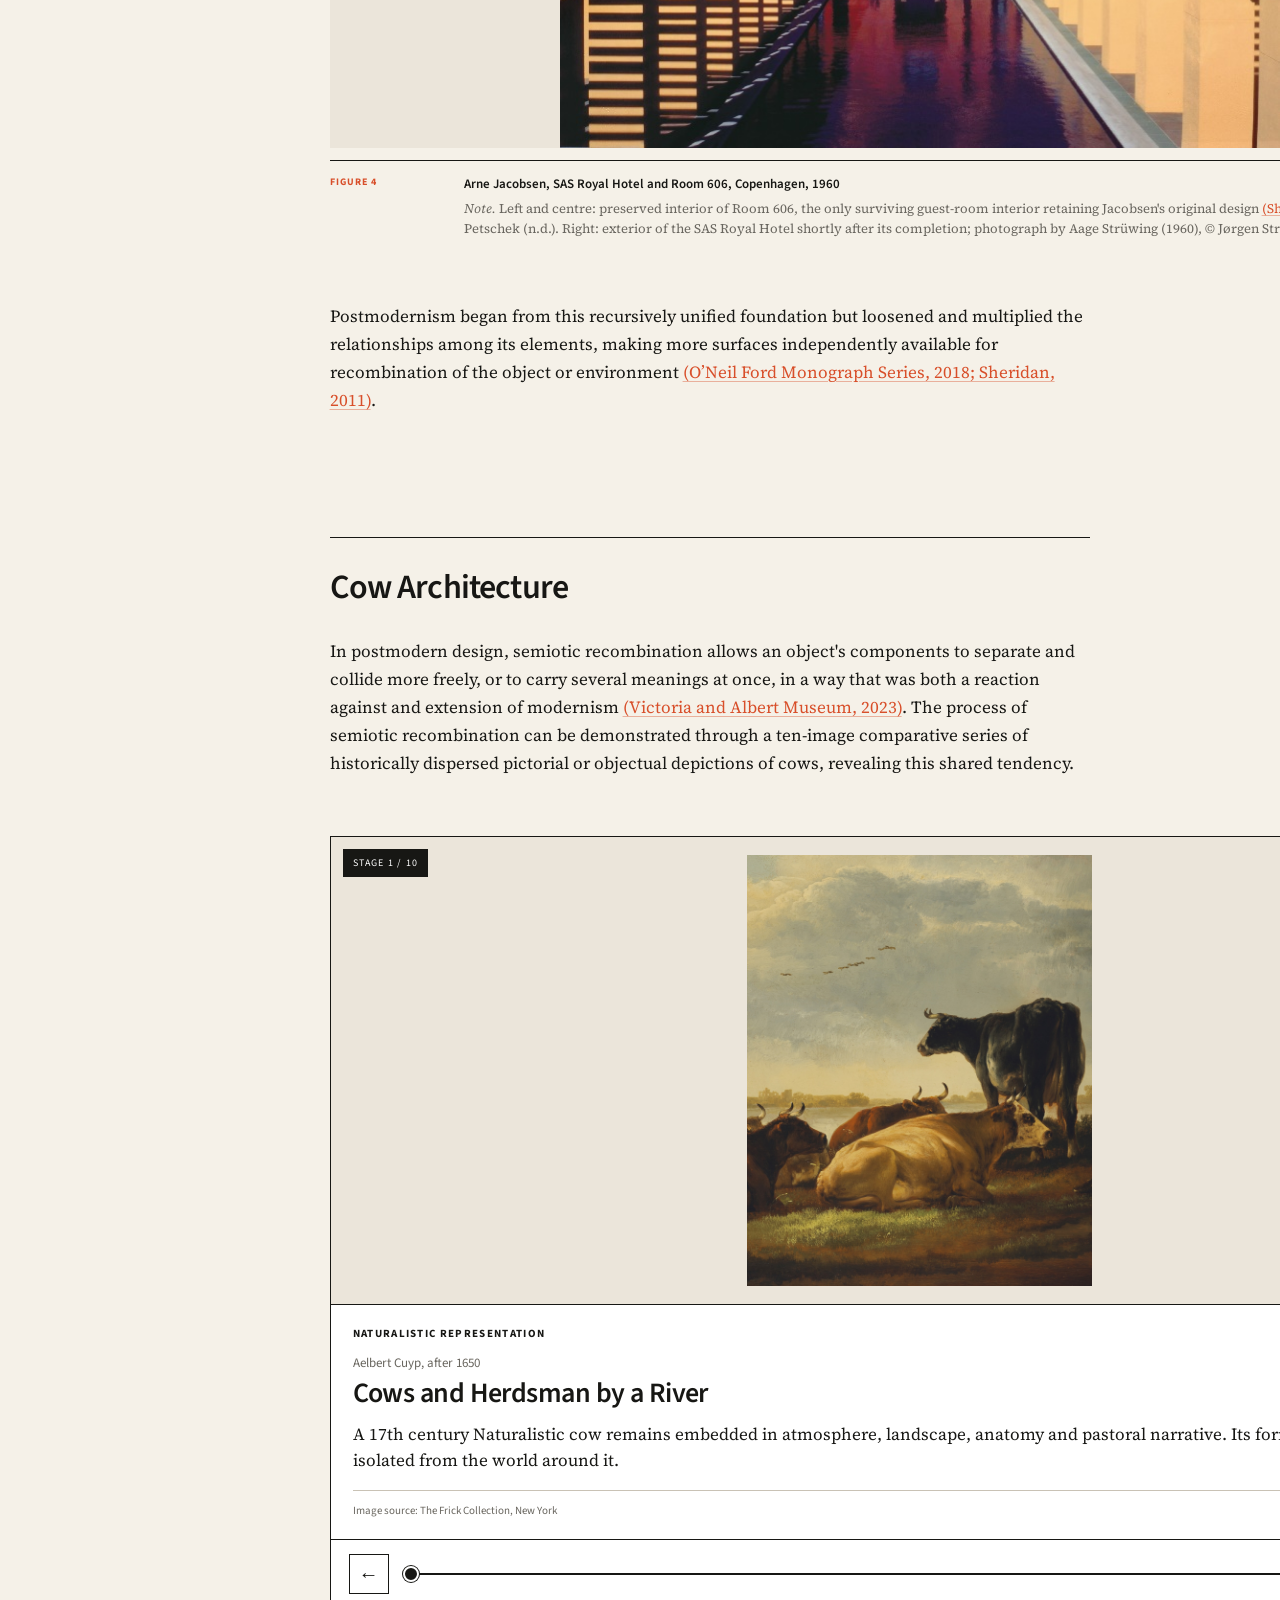
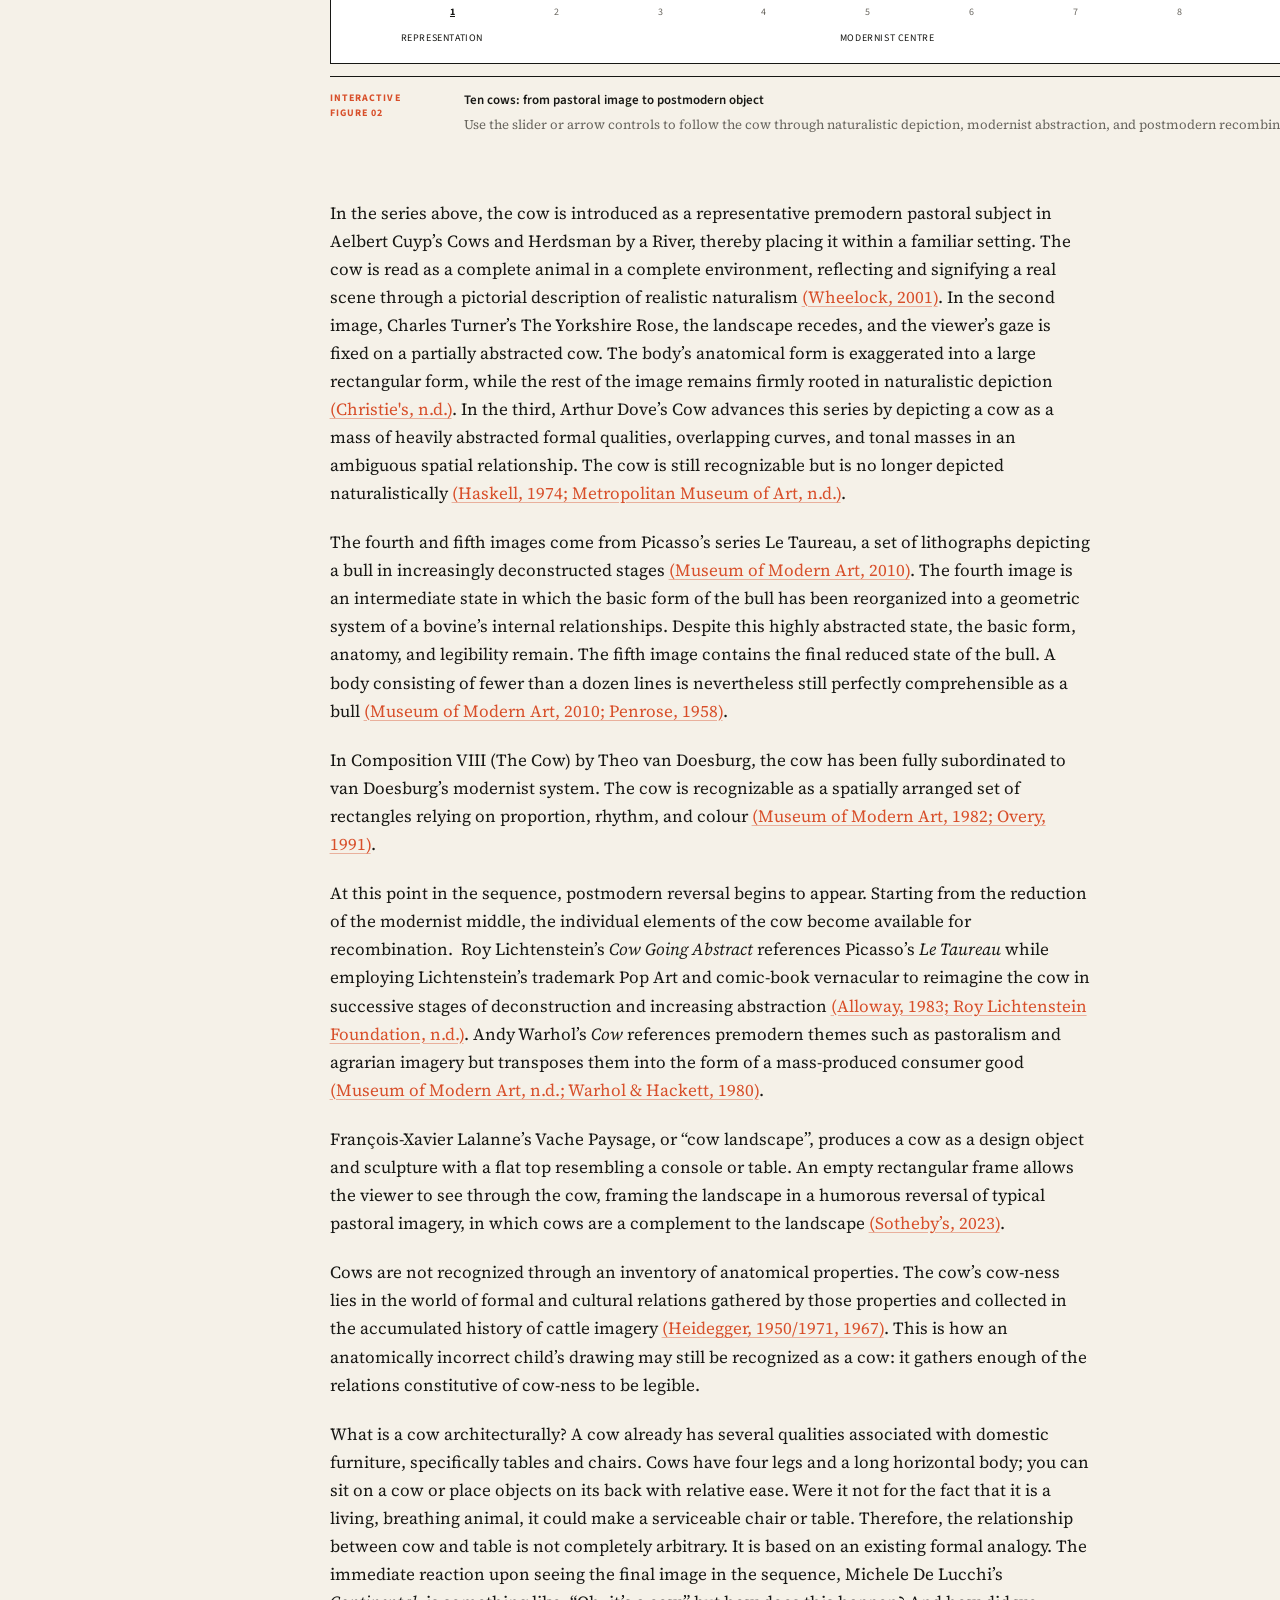
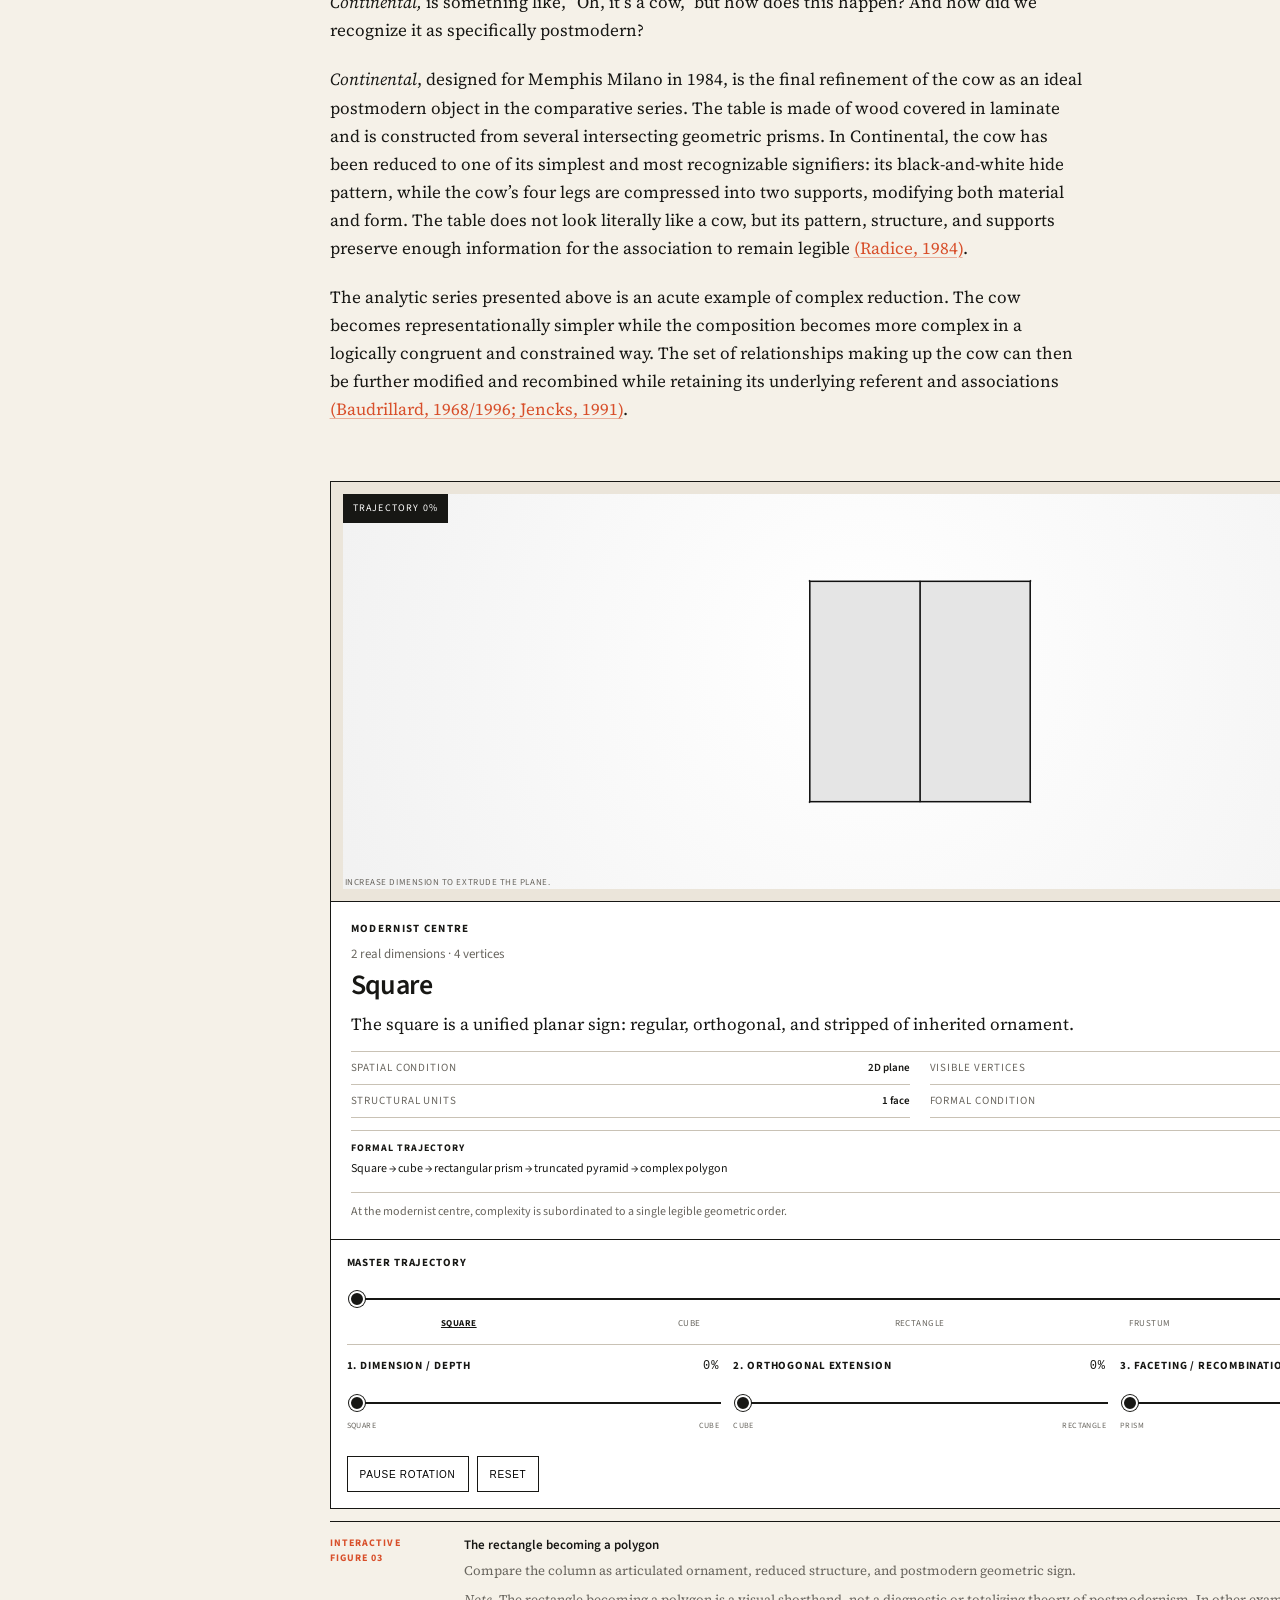
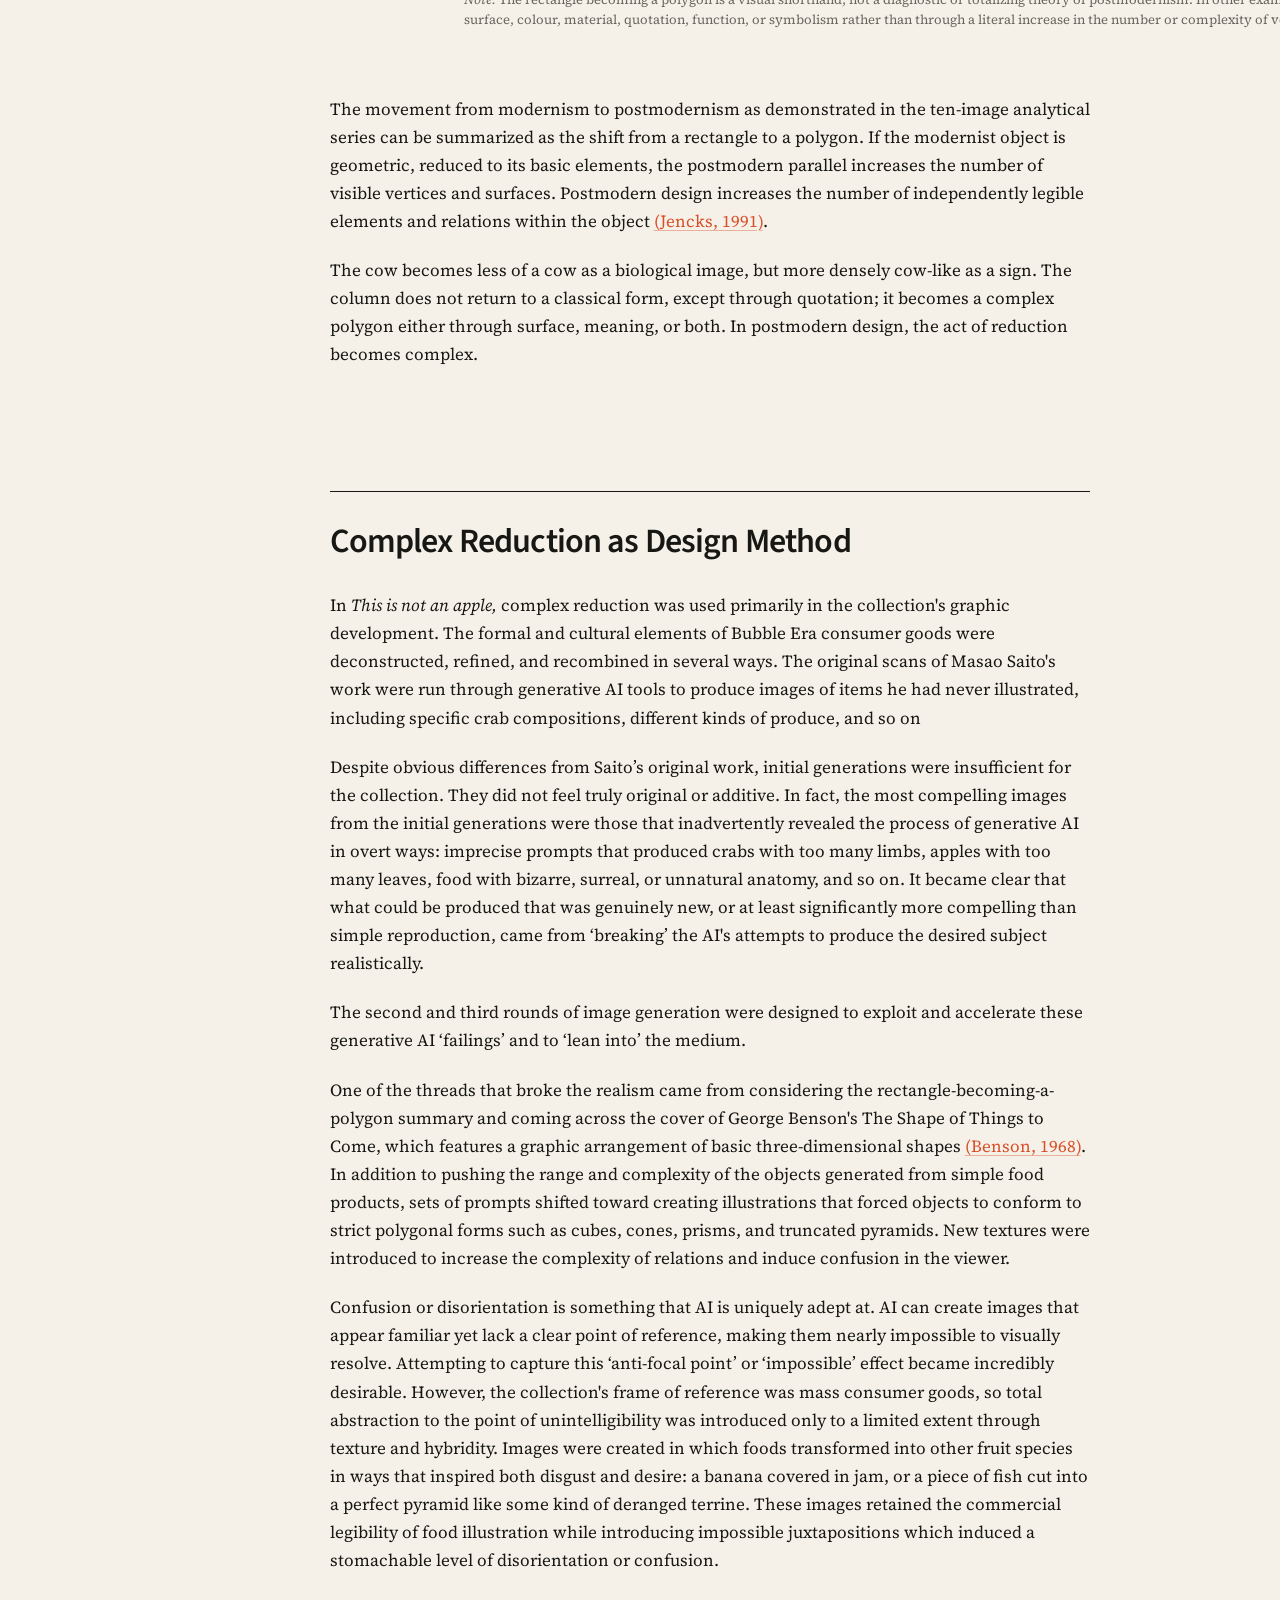
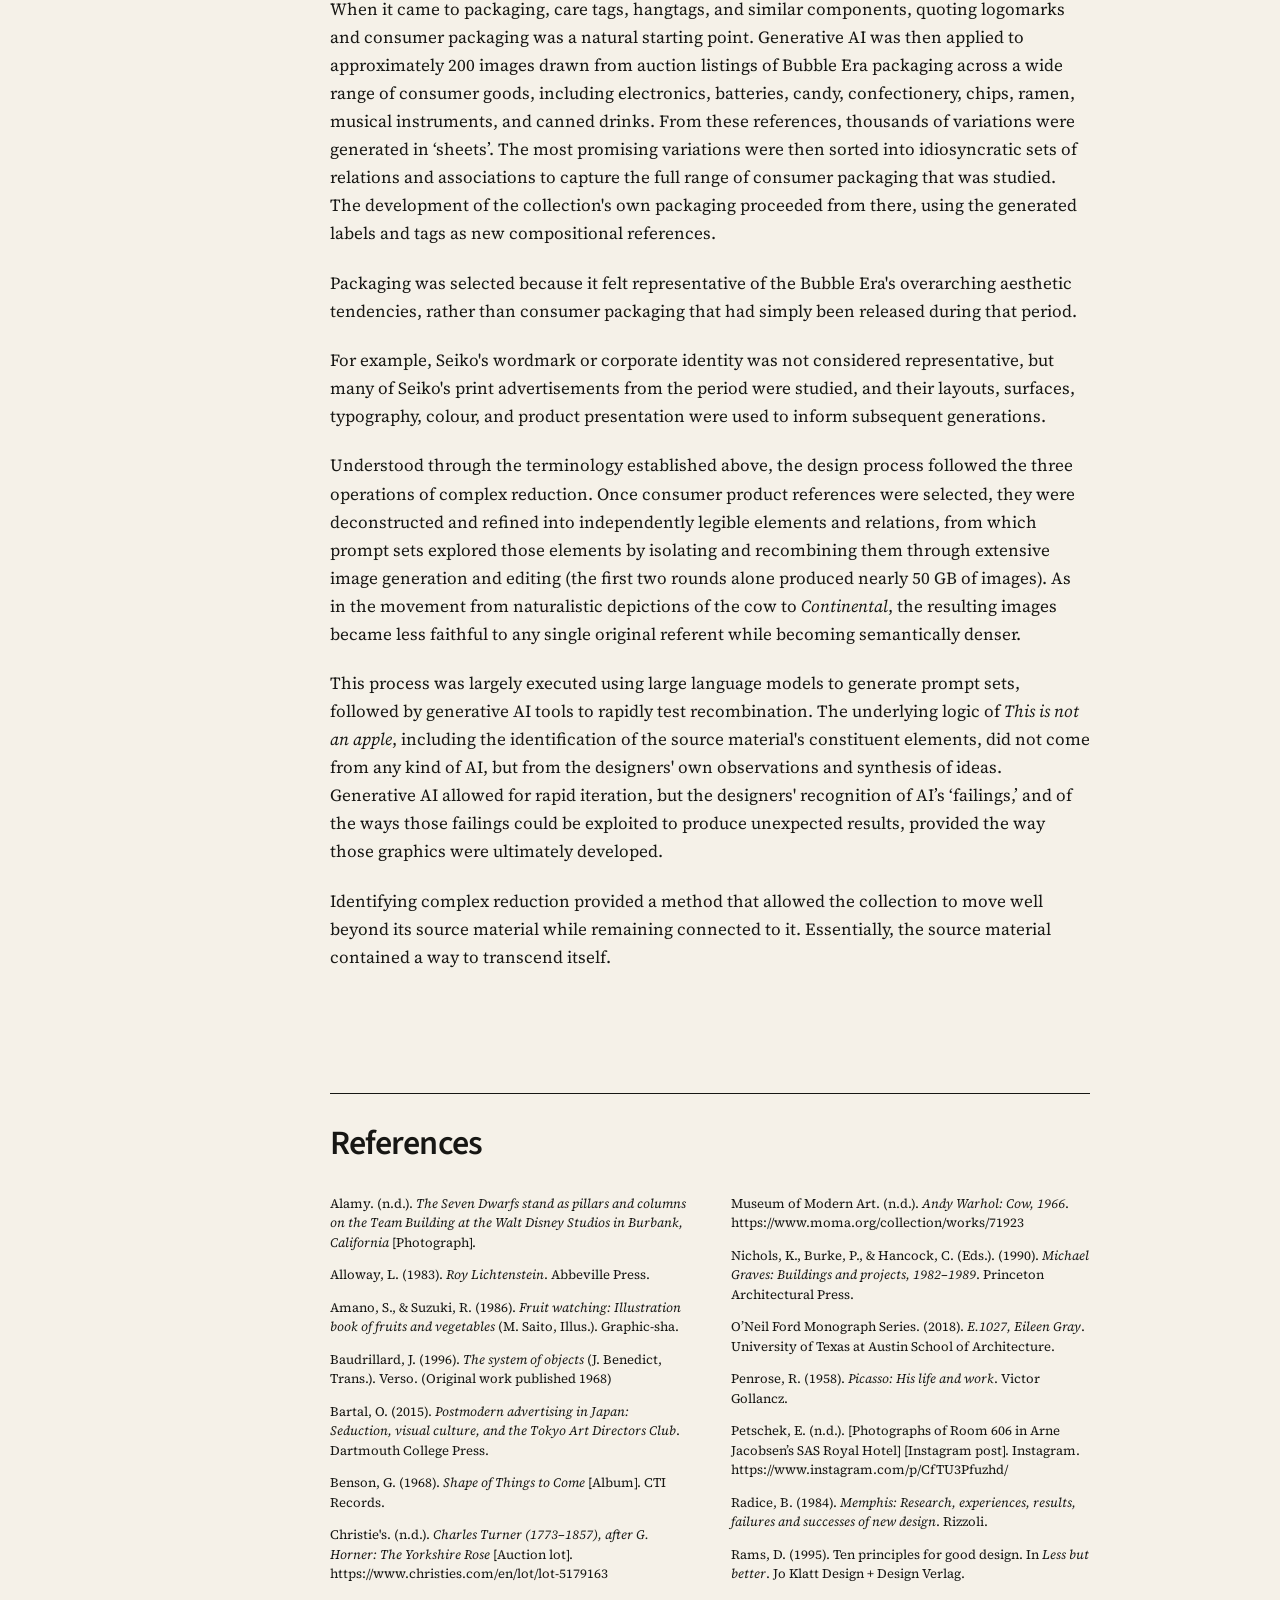
==== commit 2c500af1: "Publish final essay text from Complex_Reduction_Final_Formatted.docx. Co-authored-by: Cursor <cursor" ====
--- a/index.html
+++ b/index.html
@@ -23,7 +23,7 @@
       <strong>Contents</strong>
       <a href="#the-process-of-complex-reduction">The Process of Complex Reduction</a><a href="#the-modern-gesamtkunstwerk-and-its-postmodern-reversal">The Modern Gesamtkunstwerk and Its Postmodern Reversal</a><a href="#cow-architecture">Cow Architecture</a><a href="#complex-reduction-as-design-method">Complex Reduction as Design Method</a><a href="#references">References</a>
     </nav>
-    <article><p><em>This is not an apple</em> is a clothing collection about consumer culture that emerged from encountering Masao Saito’s airbrushed commercial food illustrations (Figure 1) and the idea of redeveloping them using generative AI. It is a distillation of the designers’ experiences with, reflections on, and consumption of Japanese Bubble Era consumer aesthetics (<strong>~</strong>1978 to 1991<strong>)</strong>.<sup class="footnote-ref"><a href="#fn-1" data-fn="1" aria-label="Footnote 1">1</a></sup> The primary goal was to produce something new in the form of a common commercial product – tailored shirts – while avoiding common design pitfalls such as preservation of the past, strict cultural authenticity, or retrofuturist pastiche.  </p><p>Consumer aesthetics in Japan during the Bubble Era were influenced by the economic prosperity and asset inflation during the 1980s<strong> </strong>(Watkins, n.d.). As clients and consumers were economically advantaged, designers were able to realize their most experimental and radical ideas, leading to Japan becoming globally influential in design. The dominant aesthetic language of the period was postmodern, not only because of chronology but also because the leading Japanese avant-garde designers shared a common denial of modernism’s formal unity, favouring emergent coherence amongst other postmodern tendencies (Bartal, 2015). For example, Rei Kawakubo’s Comme des Garçons was rhizomatic: garments were full of holes, stores were confrontational, furniture was transitory, and publications like <em>SIX</em> resembled enigmatic art catalogues rather than advertising (Sudjic, 1990). Yet a coherent sensibility emerged when taken together.</p><figure class="figure">
+    <article><p><em>This is not an apple</em> is a clothing collection about consumer culture that emerged from encountering Masao Saito’s airbrushed commercial food illustrations (Figure 1) and the idea of redeveloping them using generative AI. It is a distillation of the designers’ experiences with, reflections on, and consumption of Japanese Bubble Era consumer aesthetics (<strong>~</strong>1978 to 1991<strong>)</strong>.<sup class="footnote-ref"><a href="#fn-1" data-fn="1" aria-label="Footnote 1">1</a></sup> The primary goal was to use this era to produce something new in the form of a common commercial product – tailored shirts – while eschewing common design tropes such as preservation of the past, strict cultural authenticity, or retrofuturist pastiche.  </p><p>Consumer aesthetics in Japan during the Bubble Era were influenced by the economic prosperity and asset inflation during the 1980s<strong> </strong>(Watkins, n.d.). As clients and consumers were economically advantaged, designers were able to realize their most experimental and radical ideas, leading to Japan becoming globally dominant in design. The primary aesthetic language of the period was postmodern, not only because of chronology but also because the leading Japanese avant-garde designers shared a common denial of modernism’s formal unity, favouring emergent coherence amongst other postmodern tendencies (Bartal, 2015). For example, Rei Kawakubo’s Comme des Garçons was rhizomatic, with each part of the company acting as individual organs -- combative shop assistants, confrontational retail spaces, “unfinished” clothing, and advertising that didn’t look like advertising --  that only made sense when viewed as a complete system (Sudjic, 1990).</p><figure class="figure">
   <div class="figure-images" style="--count:1"><img src="./figures/figure-01/image-1.png" alt="Figure 1: Example of Masao Saito’s Airbrushed Commercial Food Illustration Style."></div>
   <figcaption class="figure-caption">
     <div class="figure-label">Figure 1</div>
@@ -32,7 +32,7 @@
       <div class="figure-note"><em>Note.</em> Airbrushed grape illustration by Masao Saito. From <em>Fruit Watching: Illustration Book of Fruits and Vegetables</em>, by S. Amano and R. Suzuki, 1986, Graphic-sha. Scan by the author.</div>
     </div>
   </figcaption>
-</figure><p>During the ideation stage of <em>This is not an apple</em>, an encounter with Michele De Lucchi’s <em>Continental</em> side table for Memphis Milano on a recent cover of <em>Casa Brutus</em> prompted a dominant thought: How is it that <em>Continental</em> is both immediately recognizable as a cow and a distinctly postmodern object? </p><p>Answering this was crucial to the project’s aim of re-establishing its source material within a contemporary wardrobe. <em>Continental </em>is not representative of Bubble Era consumer aesthetics, but it does share a common postmodern design language. Understanding how postmodern consumer objects were recognized would provide a clear departure point for reinterpreting Bubble Era consumer aesthetics.</p><p>What<em> Continental</em> revealed was <em>complex reduction</em>, a recurring tendency within postmodernism that differentiated it from modernism. Modernism tended to reduce objects by subordinating their constituent elements to a formalized, functional order. Complex reduction begins from this modernist paradigm, further deconstructing, refining, and recombining those elements toward a different endpoint. The subject becomes simpler than its original, while the resulting postmodern object becomes compositionally and semantically denser.</p><p>Complex reduction served as an indispensable creative method for <em>This is not an apple, </em>as it made it possible to develop design solutions while remaining related to the source material<strong>. </strong> </p><h2 id="the-process-of-complex-reduction">The Process of Complex Reduction</h2><figure class="figure">
+</figure><p>During the ideation stage of <em>This is not an apple</em>, an encounter with Michele De Lucchi’s <em>Continental</em> side table for Memphis Milano on a recent cover of <em>Casa Brutus</em> prompted a dominant thought: How is it that <em>Continental</em> is both immediately recognizable as a cow and a distinctly postmodern object? </p><p>Answering this was crucial to the project’s aim of re-establishing its source material within a contemporary wardrobe. <em>Continental </em>is not representative of Bubble Era consumer aesthetics, but it does share a common postmodern design language. Understanding how postmodern consumer objects were recognized would provide a clear departure point for reinterpreting Bubble Era consumer aesthetics.</p><p>What<em> Continental</em> revealed was <em>complex reduction</em>, a recurring tendency within postmodernism that differentiated it from modernism. Modernism tended to reduce objects by subordinating their constituent elements to a formalized, functional order (Gropius, 1919/1974). Complex reduction begins from this modernist paradigm, further deconstructing, refining, and recombining those elements toward a different endpoint. The subject becomes simpler than its original, while the resulting postmodern object becomes compositionally and semantically denser.</p><p>Complex reduction served as an indispensable creative method for <em>This is not an apple, </em>as it made it possible to develop distinct and original designs while remaining related to the source material<strong>. </strong> </p><h2 id="the-process-of-complex-reduction">The Process of Complex Reduction</h2><figure class="figure">
   <div class="figure-images" style="--count:1"><img src="./figures/figure-02/image-1.png" alt="Figure 2: Diagram Demonstrating Complex Reduction"></div>
   <figcaption class="figure-caption">
     <div class="figure-label">Figure 2</div>
@@ -41,7 +41,7 @@
       <div class="figure-note"><em>Note.</em> Diagram created by the author.</div>
     </div>
   </figcaption>
-</figure><p><strong>Complex reduction</strong> (Figure 2) names the process through which deconstruction, refinement, and semiotic recombination produce the postmodern object. As objects retain traces of the processes through which they are produced, so too does the resulting postmodern object. Its surfaces and relations preserve evidence of the operations through which it was developed.</p><p><strong>Deconstruction</strong> can be understood as taking something apart, stripping it to the constituent elements and relations through which it becomes recognizable (Derrida, 1967/2016). This does not only mean physically dismantling the object, something more akin to disassembly or decomposition. Rather, it relies on an examination of the tensions and dependencies within its existing structure (Johnson &amp; Wigley, 1988). </p><p><strong>Refinement</strong> is a prolonged, staged process through which selected qualities are isolated, clarified, and concentrated toward an idealized condition. A new object is then progressively smoothed out and developed according to the logic of its existing, that is to say modern, form in order to produce something novel.</p><p><strong>Semiotic recombination</strong> is the process by which signifiers are separated from their original contexts and recombined within a new object, allowing multiple meanings and associations to operate simultaneously.</p><p>Representational images, through deconstruction and refinement, may become simpler than the original naturalistic form. A cow, for example, can be reduced and refined in form and detail to only its most essential and limited set of recognizable characteristics: bodily mass, anatomical relations, black-and-white hide, and so on. This constitutes the first movement from premodern naturalistic depiction toward modernist abstraction. The object may then become more complex through the semiotic recombination of the revealed relations. These operations create an object more complex than a strict modernist interpretation would permit, while still employing the operational logic of modernism (Baudrillard, 1968/1996; Jencks, 1991; Venturi, 1966/2019).</p><p>Complex reduction produces low representational granularity but high compositional and semantic density and is a recurring, although not universal, aspect of postmodern design.</p><h2 id="the-modern-gesamtkunstwerk-and-its-postmodern-reversal">The Modern Gesamtkunstwerk and Its Postmodern Reversal</h2><p>Postmodernism can be understood as a constitutive reversal of modernism (Venturi, 1966/2019). However, postmodernism does not restore what modernism removed. This reversal is more like a Möbius strip; it changes direction while acting upon the structural logic of modernism: abstraction, reduction of form, and industrial production (Gropius, 1919/1974; Rams, 1995) to advance modernism toward an intensified form.  </p><p>The basic movement describing this reversal is as follows: </p><div class="schema-block"><div class="schema">Premodern: Decorative ornamentation based in naturalistic depiction, or basic abstraction of forms </div><div class="schema">Modernism: Reduction and subordination of ornament and constituent elements to a unified formal order</div><div class="schema">Postmodernism: Reintroduction of complexity via the logic of modernism. </div></div><figure class="interactive">
+</figure><p><strong>Complex reduction</strong> (Figure 2) names the process through which deconstruction, refinement, and semiotic recombination produce the postmodern object. As objects retain traces of the processes through which they are produced, so too does the resulting postmodern object. Its surfaces and relations preserve evidence of the operations through which it was developed.</p><p><strong>Deconstruction</strong> can be understood as taking something apart, stripping it to the constituent elements and relations through which it becomes recognizable (Derrida, 1967/2016). This does not only mean physically dismantling the object, something more akin to disassembly or decomposition. Rather, it relies on an examination of the tensions and dependencies within its existing structure (Johnson &amp; Wigley, 1988). </p><p><strong>Refinement</strong> is a prolonged, staged process through which selected qualities are isolated, clarified, and concentrated toward an idealized condition. A new object is then progressively smoothed out and developed according to the logic of its existing, that is to say modern, form in order to produce something novel.</p><p><strong>Semiotic recombination</strong> is the process by which signifiers are separated from their original contexts and recombined within a new object, allowing multiple meanings and associations to operate simultaneously.</p><p>Representational images, through deconstruction and refinement, may become simpler than the original naturalistic form. A cow, for example, can be reduced and refined in form and detail to only its most essential and limited set of recognizable characteristics: bodily mass, anatomical relations, black-and-white hide, and so on. This constitutes the first movement from premodern naturalistic depiction toward modernist abstraction. The object may then become more complex through the semiotic recombination of the revealed relations. These operations create an object more complex than a strict modernist interpretation would permit, while still employing the operational logic of modernism (Baudrillard, 1968/1996; Jencks, 1991; Venturi, 1966/2019).</p><p>Complex reduction produces low representational granularity but high compositional and semantic density and is a recurring, although not universal, aspect of postmodern design.</p><h2 id="the-modern-gesamtkunstwerk-and-its-postmodern-reversal">The Modern Gesamtkunstwerk and Its Postmodern Reversal</h2><p>Postmodernism can be understood as a constitutive reversal of modernism (Venturi, 1966/2019). However, postmodernism does not restore what modernism removed. This reversal is more like a Möbius strip; it changes direction while acting upon the structural logic of modernism: abstraction, reduction of form, and industrial production (Rams, 1995) to advance modernism toward an intensified form.  </p><p>The basic movement describing this reversal is as follows: </p><div class="schema-block"><div class="schema">Premodern: Decorative ornamentation based in naturalistic depiction, or basic abstraction of forms </div><div class="schema">Modernism: Reduction and subordination of ornament and constituent elements to a unified formal order</div><div class="schema">Postmodernism: Reintroduction of complexity via the logic of modernism. </div></div><figure class="interactive">
   <div class="interactive-widget" data-slug="concept" tabindex="0"
     aria-label="The basic movement of postmodernism"></div>
   <figcaption class="interactive-caption">
@@ -52,7 +52,7 @@
       
     </div>
   </figcaption>
-</figure><p>Postmodernism increased complexity while retaining the language of modernism, rather than retrieving premodern styles. Even when retrieval exists, it is postmodern in nature, primarily appearing as quotation (pastiche) or idiomatic expression (Jencks, 1991; Venturi, 1966/2019; Rossi, 1981). Quotation reintroduces historical forms as self-conscious referents, while idiomatic expression retrieves the relations of classicism without necessarily reproducing their original appearance. These postmodern operations depended upon inherited modernist formalism.</p><p>The basis of this reversal rests on modernism’s subordination of elements to the unified logic of the whole, regardless of the whole’s scale. In modernism, objects were unified according to the logic of the object itself (form follows function), then unified within their environments, while environments were unified within the overarching logic of the whole project. Modernism’s recursive unification is an application of the proto-modern concept of the <em>Gesamtkunstwerk</em>. Emerging from Romanticism and later formalized in its best-known form by Wagner, the <em>Gesamtkunstwerk</em> was an attempt to unite multiple artistic forms and media within a singular, all-encompassing work (Finger &amp; Follett, 2011; Imhoof et al., 2016). Modernism adapted this idea toward its own ends. Unity was developed through the organization of individual elements or the governance of a complete project or object. This recursive unification is evident in objects and projects such as Eileen Gray’s E.1027 adjustable side table and Arne Jacobsen’s SAS Royal Hotel.</p><p>Eileen Gray’s side table, in particular, represents a singular element within the complete project logic of E.1027 (Figure 6) while also standing alone as its own object. The table coheres with its intended function and with the larger Gray-designed E.1027 site (O’Neil Ford Monograph Series, 2018). </p><figure class="figure">
+</figure><p>Postmodernism increased complexity while retaining the language of modernism, rather than retrieving premodern styles. Even when retrieval exists, it is postmodern in nature, primarily appearing as quotation (pastiche) or idiomatic expression (Jencks, 1991; Venturi, 1966/2019; Rossi, 1981). Quotation reintroduces historical forms as self-conscious referents, while idiomatic expression retrieves the relations of classicism without necessarily reproducing their original appearance. These operations are distinct from premodern styles because they start from an inherited modernist framework.</p><p>The basis of this reversal rests on modernism’s subordination of elements to the unified logic of the whole. In modernism, objects were unified according to the logic of the object itself (form follows function), then unified within their environments, while environments were unified within the overarching logic of the project. Modernism’s recursive unification is an application of the proto-modern concept of the <em>Gesamtkunstwerk</em>. Emerging from Romanticism and later formalized in its best-known form by Wagner, the <em>Gesamtkunstwerk</em> was an attempt to unite multiple artistic forms and media within a singular, all-encompassing work (Finger &amp; Follett, 2011; Imhoof et al., 2016). Modernism adapted this idea toward its own ends. Unity was developed through the organization of individual elements or the governance of a complete project or object. This recursive unification is evident in objects and projects such as Eileen Gray’s E.1027 adjustable side table and Arne Jacobsen’s SAS Royal Hotel.</p><p>Eileen Gray’s side table, in particular, represents a singular element within the complete project logic of E.1027 (Figure 3) while also standing alone as its own object. The table coheres with its intended function and with the larger Gray-designed E.1027 site (O’Neil Ford Monograph Series, 2018). </p><figure class="figure">
   <div class="figure-images" style="--count:1"><img src="./figures/figure-03/image-1.jpeg" alt="Figure 3: Eileen Gray and Jean Badovici, E.1027, Roquebrune-Cap-Martin, 1926–1929"></div>
   <figcaption class="figure-caption">
     <div class="figure-label">Figure 3</div>
@@ -61,7 +61,7 @@
       <div class="figure-note"><em>Note.</em> Left: bathroom and office area adjoining the principal bedroom. Right: main living and sleeping space furnished with elements designed as part of the house’s complete interior programme (González Jiménez &amp; Ruiz Colmenar, 2022; Gray &amp; Badovici, 1929).</div>
     </div>
   </figcaption>
-</figure><p>Jacobsen’s SAS Royal Hotel (Figure 7) extended this same principle across the scale of a complete architectural and commercial environment encompassing all the constituent elements of a hotel (Sheridan, 2011).</p><figure class="figure">
+</figure><p>Jacobsen’s SAS Royal Hotel (Figure 4) extended this same principle across the scale of a complete architectural and commercial environment encompassing all the constituent elements of a hotel (Sheridan, 2011).</p><figure class="figure">
   <div class="figure-images" style="--count:1"><img src="./figures/figure-04/image-1.jpeg" alt="Figure 4: Arne Jacobsen, SAS Royal Hotel and Room 606, Copenhagen, 1960"></div>
   <figcaption class="figure-caption">
     <div class="figure-label">Figure 4</div>
@@ -70,7 +70,7 @@
       <div class="figure-note"><em>Note.</em> Left and centre: preserved interior of Room 606, the only surviving guest-room interior retaining Jacobsen&#x27;s original design (Sheridan, 2023); photographs by Eric Petschek (n.d.). Right: exterior of the SAS Royal Hotel shortly after its completion; photograph by Aage Strüwing (1960), © Jørgen Strüwing.</div>
     </div>
   </figcaption>
-</figure><p>Postmodernism began from this recursively unified foundation but loosened and multiplied the relationships among its elements, making more surfaces independently available for recombination of the object or environment (O’Neil Ford Monograph Series, 2018; Sheridan, 2011).</p><h2 id="cow-architecture">Cow Architecture</h2><p>Postmodern design increased the resolution of modernism’s inherited framework across several dimensions: formally through more independently legible components; materially, through an expanded material palette; productively, through new fabrication and production techniques; and semantically, through juxtaposition and reference (Metropolitan Museum of Art, 2004; Venturi, 1966/2019; Victoria and Albert Museum, 2023).</p><p>In postmodern design, semiotic recombination allows these components to separate and collide more freely, or to carry several meanings at once, in a way that was both a reaction against and extension of modernism. The strict system of modernism is subverted and exploited, then oriented toward exhausting its possibilities.</p><p>The process of semiotic recombination can be demonstrated through a ten-image comparative series of historically dispersed pictorial or objectual depictions of cows, revealing this shared tendency.</p><figure class="interactive">
+</figure><p>Postmodernism began from this recursively unified foundation but loosened and multiplied the relationships among its elements, making more surfaces independently available for recombination of the object or environment (O’Neil Ford Monograph Series, 2018; Sheridan, 2011).</p><h2 id="cow-architecture">Cow Architecture</h2><p>In postmodern design, semiotic recombination allows an object&#x27;s components to separate and collide more freely, or to carry several meanings at once, in a way that was both a reaction against and extension of modernism (Victoria and Albert Museum, 2023). The process of semiotic recombination can be demonstrated through a ten-image comparative series of historically dispersed pictorial or objectual depictions of cows, revealing this shared tendency.</p><figure class="interactive">
   <div class="interactive-widget" data-slug="cows" tabindex="0"
     aria-label="Ten cows: from pastoral image to postmodern object"></div>
   <figcaption class="interactive-caption">
@@ -81,7 +81,7 @@
       
     </div>
   </figcaption>
-</figure><p>In the above example set, the cow is introduced as a representative premodern pastoral subject in Aelbert Cuyp’s Cows and Herdsman by a River, which situates the cow within a familiar atmosphere. The cow is read as a complete animal in a complete environment, reflecting and signifying a real scene through a pictorial description of realistic naturalism (Wheelock, 2001). In the second image, Charles Turner’s The Yorkshire Rose, the landscape recedes, and the viewer’s gaze is fixed on a partially abstracted cow. The body’s anatomical form is exaggerated into a large rectangular form, while the rest of the image remains firmly rooted in naturalistic depiction (Christie&#x27;s, n.d.). In the third, Arthur Dove’s Cow advances this series by depicting a cow as a mass of heavily abstracted formal qualities, overlapping curves, and tonal masses in an ambiguous spatial relationship. The cow is still recognizable but is no longer depicted naturalistically (Haskell, 1974; Metropolitan Museum of Art, n.d.).</p><p>The fourth and fifth images come from Picasso’s series Le Taureau, a set of lithographs depicting a bull in increasingly deconstructed stages (Museum of Modern Art, 2010). The fourth image is an intermediate state in which the basic form of the bull has been reorganized into a geometric system of a bovine’s internal divisions and structural relationships. Despite this highly abstracted state, the basic form, anatomy, and legibility remain. The fifth image contains the final reduced state of the bull. A body consisting of fewer than a dozen lines is nevertheless still perfectly comprehensible as a bull (Museum of Modern Art, 2010; Penrose, 1958).</p><p>In Composition VIII (The Cow) by Theo van Doesburg, the cow has been fully subordinated to van Doesburg’s modernist system. The cow is recognizable as a spatially arranged set of rectangles relying on proportion, rhythm, and colour (Museum of Modern Art, 1982; Overy, 1991).</p><p>At this point in the sequence, postmodern reversal begins to appear. Starting from the reduction of the modernist middle, the individual elements of the cow become available for recombination.  Roy Lichtenstein’s <em>Cow Going Abstract</em> references Picasso’s <em>Le Taureau</em> while employing Lichtenstein’s trademark Pop Art and comic-book vernacular to reimagine the cow in successive stages of deconstruction and increasing abstraction (Alloway, 1983; Roy Lichtenstein Foundation, n.d.). Andy Warhol’s <em>Cow</em> references premodern themes such as pastoralism and agrarian imagery but transposes them into the form of a mass-produced consumer good (Museum of Modern Art, n.d.; Warhol &amp; Hackett, 1980).</p><p>François-Xavier Lalanne’s Vache Paysage, or “cow landscape”, produces a cow as a design object and sculpture with a flat top resembling a console or table. An empty rectangular frame allows the viewer to see through the cow, framing the landscape in a humorous reversal of typical pastoral imagery, in which cows are a complement to the landscape (Sotheby’s, 2023).</p><p>Cows are not recognized through an inventory of anatomical properties. The cow’s cow-ness lies in the world of formal and cultural relations gathered by those properties and collected in the accumulated history of cattle imagery (Heidegger, 1950/1971, 1967). This is how an anatomically incorrect child’s drawing may still be recognized as a cow: it gathers enough of the relations constitutive of cow-ness to be legible. </p><p>What is a cow architecturally? A cow already has several qualities associated with domestic furniture, specifically tables and chairs. Cows have four legs and a long horizontal body; you can sit on a cow or place objects on its back with relative ease. Were it not for the fact that it is a living, breathing animal, it could make a serviceable chair or table. Therefore, the relationship between cow and table is not completely arbitrary. It is based on an existing formal and functional analogy. The immediate reaction upon seeing the final image in the sequence, Michele De Lucchi’s <em>Continental,</em> is something like, “Oh, it’s a cow,” but how does this happen? And how did we arrive at this recognition through a specifically postmodern process (Radice, 1984)?</p><p><em>Continental</em>, designed for Memphis Milano in 1984, is the final refinement of the cow as an ideal postmodern object in the comparative series. The table is made of wood covered in laminate and is constructed from several intersecting geometric prisms. In Continental, the cow has been reduced to one of its simplest and most recognizable signifiers: its black-and-white hide pattern, while the cow’s four legs are compressed into two supports, modifying both material and form. The table does not look literally like a cow, but its pattern, structure, and supports preserve enough information for the association to remain legible (Radice, 1984). </p><p>The analytic series presented above is an acute example of complex reduction. The cow becomes representationally simpler while the composition becomes more complex in a logically congruent and constrained way. The set of relationships making up the cow can then be further modified and recombined while retaining its underlying referent and associations (Baudrillard, 1968/1996; Jencks, 1991).</p><figure class="interactive">
+</figure><p>In the series above, the cow is introduced as a representative premodern pastoral subject in Aelbert Cuyp’s Cows and Herdsman by a River, thereby placing it within a familiar setting. The cow is read as a complete animal in a complete environment, reflecting and signifying a real scene through a pictorial description of realistic naturalism (Wheelock, 2001). In the second image, Charles Turner’s The Yorkshire Rose, the landscape recedes, and the viewer’s gaze is fixed on a partially abstracted cow. The body’s anatomical form is exaggerated into a large rectangular form, while the rest of the image remains firmly rooted in naturalistic depiction (Christie&#x27;s, n.d.). In the third, Arthur Dove’s Cow advances this series by depicting a cow as a mass of heavily abstracted formal qualities, overlapping curves, and tonal masses in an ambiguous spatial relationship. The cow is still recognizable but is no longer depicted naturalistically (Haskell, 1974; Metropolitan Museum of Art, n.d.).</p><p>The fourth and fifth images come from Picasso’s series Le Taureau, a set of lithographs depicting a bull in increasingly deconstructed stages (Museum of Modern Art, 2010). The fourth image is an intermediate state in which the basic form of the bull has been reorganized into a geometric system of a bovine’s internal relationships. Despite this highly abstracted state, the basic form, anatomy, and legibility remain. The fifth image contains the final reduced state of the bull. A body consisting of fewer than a dozen lines is nevertheless still perfectly comprehensible as a bull (Museum of Modern Art, 2010; Penrose, 1958).</p><p>In Composition VIII (The Cow) by Theo van Doesburg, the cow has been fully subordinated to van Doesburg’s modernist system. The cow is recognizable as a spatially arranged set of rectangles relying on proportion, rhythm, and colour (Museum of Modern Art, 1982; Overy, 1991).</p><p>At this point in the sequence, postmodern reversal begins to appear. Starting from the reduction of the modernist middle, the individual elements of the cow become available for recombination.  Roy Lichtenstein’s <em>Cow Going Abstract</em> references Picasso’s <em>Le Taureau</em> while employing Lichtenstein’s trademark Pop Art and comic-book vernacular to reimagine the cow in successive stages of deconstruction and increasing abstraction (Alloway, 1983; Roy Lichtenstein Foundation, n.d.). Andy Warhol’s <em>Cow</em> references premodern themes such as pastoralism and agrarian imagery but transposes them into the form of a mass-produced consumer good (Museum of Modern Art, n.d.; Warhol &amp; Hackett, 1980).</p><p>François-Xavier Lalanne’s Vache Paysage, or “cow landscape”, produces a cow as a design object and sculpture with a flat top resembling a console or table. An empty rectangular frame allows the viewer to see through the cow, framing the landscape in a humorous reversal of typical pastoral imagery, in which cows are a complement to the landscape (Sotheby’s, 2023).</p><p>Cows are not recognized through an inventory of anatomical properties. The cow’s cow-ness lies in the world of formal and cultural relations gathered by those properties and collected in the accumulated history of cattle imagery (Heidegger, 1950/1971, 1967). This is how an anatomically incorrect child’s drawing may still be recognized as a cow: it gathers enough of the relations constitutive of cow-ness to be legible. </p><p>What is a cow architecturally? A cow already has several qualities associated with domestic furniture, specifically tables and chairs. Cows have four legs and a long horizontal body; you can sit on a cow or place objects on its back with relative ease. Were it not for the fact that it is a living, breathing animal, it could make a serviceable chair or table. Therefore, the relationship between cow and table is not completely arbitrary. It is based on an existing formal analogy. The immediate reaction upon seeing the final image in the sequence, Michele De Lucchi’s <em>Continental,</em> is something like, “Oh, it’s a cow,” but how does this happen? And how did we recognize it as specifically postmodern?</p><p><em>Continental</em>, designed for Memphis Milano in 1984, is the final refinement of the cow as an ideal postmodern object in the comparative series. The table is made of wood covered in laminate and is constructed from several intersecting geometric prisms. In Continental, the cow has been reduced to one of its simplest and most recognizable signifiers: its black-and-white hide pattern, while the cow’s four legs are compressed into two supports, modifying both material and form. The table does not look literally like a cow, but its pattern, structure, and supports preserve enough information for the association to remain legible (Radice, 1984). </p><p>The analytic series presented above is an acute example of complex reduction. The cow becomes representationally simpler while the composition becomes more complex in a logically congruent and constrained way. The set of relationships making up the cow can then be further modified and recombined while retaining its underlying referent and associations (Baudrillard, 1968/1996; Jencks, 1991).</p><figure class="interactive">
   <div class="interactive-widget" data-slug="columns" tabindex="0"
     aria-label="The rectangle becoming a polygon"></div>
   <figcaption class="interactive-caption">
@@ -92,7 +92,7 @@
       <p class="interactive-note"><em>Note.</em> The rectangle becoming a polygon is a visual shorthand, not a diagnostic or totalizing theory of postmodernism. In other examples, this increase can be seen in surface, colour, material, quotation, function, or symbolism rather than through a literal increase in the number or complexity of vertices.</p>
     </div>
   </figcaption>
-</figure><p>The movement from modernism to postmodernism as demonstrated in the ten-image analytical series can be summarized as the shift from a rectangle to a polygon. If the modernist object is geometric, reduced to its basic elements, the postmodern parallel increases the number of visible vertices and surfaces. Postmodern design increases the number of independently legible elements and relations within the object (Jencks, 1991).</p><p>The cow becomes less of a cow as a biological image, but more densely cow-like as a sign. The column does not return to a classical form, except through quotation; it becomes a complex polygon either through surface, meaning, or both. In postmodern design, the act of reduction becomes complex. </p><h2 id="complex-reduction-as-design-method">Complex Reduction as Design Method</h2><p>In <em>This is not an apple, </em>complex reduction was used primarily in the collection&#x27;s graphic development. The formal and cultural elements of Bubble Era consumer goods were deconstructed, refined, and recombined in several ways. The original scans of Masao Saito&#x27;s work were run through generative AI tools to produce images of items he had never illustrated, including specific crab compositions, different kinds of produce, and denser floral blooms.</p><p>Despite the obvious differences from Saito’s original work, the first generations were insufficiently developed to meet the collection&#x27;s end goal. They did not feel truly original or additive. In fact, the most compelling images from the initial generations were those that inadvertently revealed the process of generative AI in overt ways: imprecise prompts that produced crabs with too many limbs, apples with too many leaves, food with bizarre, surreal, or unnatural anatomy, and so on.  It became clear that what could be produced that was genuinely new, or at least significantly more compelling than simple reproduction, came from ‘breaking’ the AI&#x27;s attempts to produce the desired subject realistically. </p><p>The second and third rounds of image generation were designed to exploit and accelerate these generative AI ‘failings’ and to ‘lean into’ the medium. </p><p>One of the threads that broke the realism came from considering the rectangle-becoming-a-polygon summary and coming across the cover of George Benson&#x27;s The Shape of Things to Come, which features a graphic arrangement of basic three-dimensional shapes (Benson, 1968). In addition to pushing the range and complexity of the objects generated from simple food products, sets of prompts shifted toward creating illustrations that forced objects to conform to strict polygonal forms such as cubes, cones, prisms, and truncated pyramids. New textures were introduced to increase the complexity of relations and induce confusion in the viewer. </p><p>Confusion or disorientation is something that AI is uniquely adept at. AI can create images that appear familiar yet lack a clear point of reference, making them nearly impossible to focus on or fully resolve. Attempting to capture this ‘anti-focal point’ or ‘impossible’ effect became incredibly desirable. However, the collection&#x27;s frame of reference was mass consumer goods, so total abstraction of the kind described above was introduced only to a limited extent through texture and hybridity. Images were created in which foods transformed into other fruit species in ways that inspired both disgust and desire: a banana covered in jam, or a piece of fish cut into a perfect pyramid like some kind of deranged terrine. These images retained the commercial legibility of food illustration while introducing impossible juxtapositions which induced a level of disorientation or confusion without pushing the images into total illegibility.</p><p>When it came to packaging, care tags, hangtags, and similar components, quoting logomarks and consumer packaging was a natural starting point. Generative AI was then applied to approximately 200 images drawn from auction listings of Bubble Era packaging across a wide range of consumer goods, including electronics, batteries, candy, confectionery, chips, ramen, musical instruments, and canned drinks. From these references, thousands of variations were generated in ‘sheets’. The most promising variations were then sorted into idiosyncratic sets of relations and associations to capture the full range of consumer packaging that was studied. The development of the collection&#x27;s own packaging proceeded from there, using the generated labels and tags as new compositional references.</p><p>Packaging was selected because it felt representative of the Bubble Era&#x27;s overarching aesthetic tendencies, rather than consumer packaging that had simply been released during that period. </p><p>For example, Seiko&#x27;s wordmark or corporate identity was not considered representative, but many of Seiko&#x27;s print advertisements from the period were studied, and their layouts, surfaces, typography, colour, and product presentation were used to inform subsequent generations.</p><p>Understood through the terminology established above, the design process followed the three operations of complex reduction. Once consumer product references were selected, they were deconstructed into independently legible elements and relations, from which sets of prompts were developed to explore those elements in isolation and in combination. These elements were then refined and recombined through extensive image generation, selection, sorting, and editing (the first two rounds alone produced nearly 50 GB of images). As in the movement from naturalistic depictions of the cow to <em>Continental</em>, the resulting images became less faithful to any single original referent while becoming semantically denser.</p><p>This process was largely executed and iterated using large language models to compose sets of prompts derived from designer-identified traits and elements, rapidly testing and exploring ideas and their recombination through generative AI tools. The underlying logic of <em>This is not an apple</em>, including the identification of the source material&#x27;s constituent elements, did not come from any kind of AI, but from the designers&#x27; own observations and synthesis of ideas. Generative AI allowed for rapid iteration, but the designers&#x27; recognition of AI’s ‘failings,’ and of the ways those failings could be exploited to produce unexpected results, provided the way those graphics were ultimately developed.</p><p>Identifying complex reduction provided a method that allowed the collection to move well beyond its source material while remaining connected to it. Essentially, the source material contained the means of its own transformation.</p><h2 id="references">References</h2><div class="references"><p class="reference">Alamy. (n.d.). <em>The Seven Dwarfs stand as pillars and columns on the Team Building at the Walt Disney Studios in Burbank, California</em> [Photograph].</p><p class="reference">Alloway, L. (1983). <em>Roy Lichtenstein</em>. Abbeville Press.</p><p class="reference">Amano, S., &amp; Suzuki, R. (1986). <em>Fruit watching: Illustration book of fruits and vegetables</em> (M. Saito, Illus.). Graphic-sha.</p><p class="reference">Baudrillard, J. (1996). <em>The system of objects</em> (J. Benedict, Trans.). Verso. (Original work published 1968)</p><p class="reference">Bartal, O. (2015). <em>Postmodern advertising in Japan: Seduction, visual culture, and the Tokyo Art Directors Club</em>. Dartmouth College Press.</p><p class="reference">Benson, G. (1968). <em>Shape of Things to Come</em> [Album]. CTI Records.</p><p class="reference">Christie&#x27;s. (n.d.). <em>Charles Turner (1773–1857), after G. Horner: The Yorkshire Rose</em> [Auction lot]. https://www.christies.com/en/lot/lot-5179163</p><p class="reference">Derrida, J. (2016). <em>Of grammatology</em> (G. C. Spivak, Trans.). Johns Hopkins University Press. (Original work published 1967)</p><p class="reference">Finger, A. K., &amp; Follett, D. (Eds.). (2011). <em>The aesthetics of the total artwork: On borders and fragments</em>. Johns Hopkins University Press.</p><p class="reference">González Jiménez, B. S., &amp; Ruiz Colmenar, A. (2022). Eileen Gray’s photography: An architectural journey through E.1027. <em>ZARCH: Journal of Interdisciplinary Studies in Architecture and Urbanism, 18</em>, 178–193. https://doi.org/10.26754/ojs_zarch/zarch.2022186170</p><p class="reference">Gray, E., &amp; Badovici, J. (1929). <em>E.1027: Maison en bord de mer</em>. L’Architecture Vivante.</p><p class="reference">Gropius, W. (1974). Programme of the Staatliches Bauhaus in Weimar. In H. M. Wingler, <em>The Bauhaus: Weimar, Dessau, Berlin, Chicago</em> (W. Jabs &amp; B. Gilbert, Trans., pp. 31–33). MIT Press. (Original work published 1919)</p><p class="reference">Haskell, B. (1974). <em>Arthur Dove</em>. San Francisco Museum of Art.</p><p class="reference">Heidegger, M. (1967). <em>What is a thing?</em> (W. B. Barton Jr. &amp; V. Deutsch, Trans.). Henry Regnery Company.</p><p class="reference">Heidegger, M. (1971). The thing. In <em>Poetry, language, thought</em> (A. Hofstadter, Trans., pp. 163–186). Harper &amp; Row. (Original work published 1950)</p><p class="reference">Imhoof, D., Menninger, M. E., &amp; Steinhoff, A. J. (Eds.). (2016). <em>The total work of art: Foundations, articulations, inspirations</em>. Berghahn Books.</p><p class="reference">Jencks, C. (1991). <em>The language of post-modern architecture</em> (6th ed.). Academy Editions.</p><p class="reference">Johnson, P., &amp; Wigley, M. (1988). <em>Deconstructivist architecture</em>. Museum of Modern Art.</p><p class="reference">Metropolitan Museum of Art. (2004). <em>Design, 1975–2000</em>. https://www.metmuseum.org/essays/design-1975-present</p><p class="reference">Metropolitan Museum of Art. (n.d.). <em>Arthur Dove: Cow</em>. https://www.metmuseum.org/art/collection/search/488519</p><p class="reference">Museum of Modern Art. (2010). <em>Picasso: Variations and themes</em>. Museum of Modern Art.</p><p class="reference">Museum of Modern Art. (n.d.). <em>Andy Warhol: Cow, 1966</em>. https://www.moma.org/collection/works/71923</p><p class="reference">Nichols, K., Burke, P., &amp; Hancock, C. (Eds.). (1990). <em>Michael Graves: Buildings and projects, 1982–1989</em>. Princeton Architectural Press.</p><p class="reference">O’Neil Ford Monograph Series. (2018). <em>E.1027, Eileen Gray</em>. University of Texas at Austin School of Architecture.</p><p class="reference">Penrose, R. (1958). <em>Picasso: His life and work</em>. Victor Gollancz.</p><p class="reference">Petschek, E. (n.d.). [Photographs of Room 606 in Arne Jacobsen’s SAS Royal Hotel] [Instagram post]. Instagram. https://www.instagram.com/p/CfTU3Pfuzhd/</p><p class="reference">Radice, B. (1984). <em>Memphis: Research, experiences, results, failures and successes of new design</em>. Rizzoli.</p><p class="reference">Rams, D. (1995). Ten principles for good design. In <em>Less but better</em>. Jo Klatt Design + Design Verlag.</p><p class="reference">Rossi, A. (1981). <em>A scientific autobiography</em>. MIT Press.</p><p class="reference">Roy Lichtenstein Foundation. (n.d.). <em>Cow Triptych (Cow Going Abstract)</em> [Catalogue entry]. https://lichtensteinfoundation.org/image-database/</p><p class="reference">Seiko. (n.d.). <em>Hybrid and SilverWave print advertisements</em> [Advertisements]. Images supplied by the authors; original publication details unidentified.</p><p class="reference">Sheridan, M. (2011). <em>Room 606: The SAS House and the work of Arne Jacobsen</em>. Phaidon Press.</p><p class="reference">Sheridan, M. (2023). <em>Room 606: The SAS House and the work of Arne Jacobsen</em>. Strandberg Publishing.</p><p class="reference">Sotheby’s. (2023). <em>François-Xavier Lalanne: “Vache Paysage” (Grand Modèle)</em> [Auction lot]. https://www.sothebys.com/en/buy/auction/2023/important-design-7/vache-paysage-grand-modele</p><p class="reference">Strüwing, A. (1960). <em>SAS Royal Hotel, Copenhagen</em> [Photograph]. Jørgen Strüwing Collection.</p><p class="reference">Sudjic, D. (1990). <em>Rei Kawakubo and Comme des Garçons</em>. Fourth Estate.</p><p class="reference">This is not an apple design archive. (2026). <em>Generated image sets, prompt sheets, packaging reference archive, and garment development materials</em> [Unpublished project archive].</p><p class="reference">Venturi, R. (2019). <em>Complexity and contradiction in architecture</em>. Museum of Modern Art. (Original work published 1966)</p><p class="reference">Victoria and Albert Museum. (2023). <em>What is postmodernism?</em> https://www.vam.ac.uk/articles/what-is-postmodernism</p><p class="reference">Warhol, A., &amp; Hackett, P. (1980). <em>POPism: The Warhol ’60s</em>. Harcourt Brace Jovanovich.</p><p class="reference">Watkins, T. (n.d.). <em>Japan’s bubble economy</em>. Department of Economics, San José State University. https://web.archive.org/web/19990421144200/http://www.sjsu.edu/faculty/watkins/bubble.htm</p><p class="reference">Wheelock, A. K., Jr. (2001). <em>The public and the private in the age of Vermeer</em>. Philip Wilson Publishers.</p></div></article>
+</figure><p>The movement from modernism to postmodernism as demonstrated in the ten-image analytical series can be summarized as the shift from a rectangle to a polygon. If the modernist object is geometric, reduced to its basic elements, the postmodern parallel increases the number of visible vertices and surfaces. Postmodern design increases the number of independently legible elements and relations within the object (Jencks, 1991).</p><p>The cow becomes less of a cow as a biological image, but more densely cow-like as a sign. The column does not return to a classical form, except through quotation; it becomes a complex polygon either through surface, meaning, or both. In postmodern design, the act of reduction becomes complex. </p><h2 id="complex-reduction-as-design-method">Complex Reduction as Design Method</h2><p>In <em>This is not an apple, </em>complex reduction was used primarily in the collection&#x27;s graphic development. The formal and cultural elements of Bubble Era consumer goods were deconstructed, refined, and recombined in several ways. The original scans of Masao Saito&#x27;s work were run through generative AI tools to produce images of items he had never illustrated, including specific crab compositions, different kinds of produce, and so on</p><p>Despite obvious differences from Saito’s original work, initial generations were insufficient for the collection. They did not feel truly original or additive. In fact, the most compelling images from the initial generations were those that inadvertently revealed the process of generative AI in overt ways: imprecise prompts that produced crabs with too many limbs, apples with too many leaves, food with bizarre, surreal, or unnatural anatomy, and so on.  It became clear that what could be produced that was genuinely new, or at least significantly more compelling than simple reproduction, came from ‘breaking’ the AI&#x27;s attempts to produce the desired subject realistically. </p><p>The second and third rounds of image generation were designed to exploit and accelerate these generative AI ‘failings’ and to ‘lean into’ the medium. </p><p>One of the threads that broke the realism came from considering the rectangle-becoming-a-polygon summary and coming across the cover of George Benson&#x27;s The Shape of Things to Come, which features a graphic arrangement of basic three-dimensional shapes (Benson, 1968). In addition to pushing the range and complexity of the objects generated from simple food products, sets of prompts shifted toward creating illustrations that forced objects to conform to strict polygonal forms such as cubes, cones, prisms, and truncated pyramids. New textures were introduced to increase the complexity of relations and induce confusion in the viewer. </p><p>Confusion or disorientation is something that AI is uniquely adept at. AI can create images that appear familiar yet lack a clear point of reference, making them nearly impossible to visually resolve. Attempting to capture this ‘anti-focal point’ or ‘impossible’ effect became incredibly desirable. However, the collection&#x27;s frame of reference was mass consumer goods, so total abstraction to the point of unintelligibility was introduced only to a limited extent through texture and hybridity. Images were created in which foods transformed into other fruit species in ways that inspired both disgust and desire: a banana covered in jam, or a piece of fish cut into a perfect pyramid like some kind of deranged terrine. These images retained the commercial legibility of food illustration while introducing impossible juxtapositions which induced a stomachable level of disorientation or confusion.</p><p>When it came to packaging, care tags, hangtags, and similar components, quoting logomarks and consumer packaging was a natural starting point. Generative AI was then applied to approximately 200 images drawn from auction listings of Bubble Era packaging across a wide range of consumer goods, including electronics, batteries, candy, confectionery, chips, ramen, musical instruments, and canned drinks. From these references, thousands of variations were generated in ‘sheets’. The most promising variations were then sorted into idiosyncratic sets of relations and associations to capture the full range of consumer packaging that was studied. The development of the collection&#x27;s own packaging proceeded from there, using the generated labels and tags as new compositional references.</p><p>Packaging was selected because it felt representative of the Bubble Era&#x27;s overarching aesthetic tendencies, rather than consumer packaging that had simply been released during that period. </p><p>For example, Seiko&#x27;s wordmark or corporate identity was not considered representative, but many of Seiko&#x27;s print advertisements from the period were studied, and their layouts, surfaces, typography, colour, and product presentation were used to inform subsequent generations.</p><p>Understood through the terminology established above, the design process followed the three operations of complex reduction. Once consumer product references were selected, they were deconstructed and refined into independently legible elements and relations, from which prompt sets explored those elements by isolating and recombining them through extensive image generation and editing (the first two rounds alone produced nearly 50 GB of images). As in the movement from naturalistic depictions of the cow to <em>Continental</em>, the resulting images became less faithful to any single original referent while becoming semantically denser.</p><p>This process was largely executed using large language models to generate prompt sets, followed by generative AI tools to rapidly test recombination. The underlying logic of <em>This is not an apple</em>, including the identification of the source material&#x27;s constituent elements, did not come from any kind of AI, but from the designers&#x27; own observations and synthesis of ideas. Generative AI allowed for rapid iteration, but the designers&#x27; recognition of AI’s ‘failings,’ and of the ways those failings could be exploited to produce unexpected results, provided the way those graphics were ultimately developed.</p><p>Identifying complex reduction provided a method that allowed the collection to move well beyond its source material while remaining connected to it. Essentially, the source material contained a way to transcend itself.</p><h2 id="references">References</h2><div class="references"><p class="reference">Alamy. (n.d.). <em>The Seven Dwarfs stand as pillars and columns on the Team Building at the Walt Disney Studios in Burbank, California</em> [Photograph].</p><p class="reference">Alloway, L. (1983). <em>Roy Lichtenstein</em>. Abbeville Press.</p><p class="reference">Amano, S., &amp; Suzuki, R. (1986). <em>Fruit watching: Illustration book of fruits and vegetables</em> (M. Saito, Illus.). Graphic-sha.</p><p class="reference">Baudrillard, J. (1996). <em>The system of objects</em> (J. Benedict, Trans.). Verso. (Original work published 1968)</p><p class="reference">Bartal, O. (2015). <em>Postmodern advertising in Japan: Seduction, visual culture, and the Tokyo Art Directors Club</em>. Dartmouth College Press.</p><p class="reference">Benson, G. (1968). <em>Shape of Things to Come</em> [Album]. CTI Records.</p><p class="reference">Christie&#x27;s. (n.d.). <em>Charles Turner (1773–1857), after G. Horner: The Yorkshire Rose</em> [Auction lot]. https://www.christies.com/en/lot/lot-5179163</p><p class="reference">Derrida, J. (2016). <em>Of grammatology</em> (G. C. Spivak, Trans.). Johns Hopkins University Press. (Original work published 1967)</p><p class="reference">Finger, A. K., &amp; Follett, D. (Eds.). (2011). <em>The aesthetics of the total artwork: On borders and fragments</em>. Johns Hopkins University Press.</p><p class="reference">González Jiménez, B. S., &amp; Ruiz Colmenar, A. (2022). Eileen Gray’s photography: An architectural journey through E.1027. <em>ZARCH: Journal of Interdisciplinary Studies in Architecture and Urbanism, 18</em>, 178–193. https://doi.org/10.26754/ojs_zarch/zarch.2022186170</p><p class="reference">Gray, E., &amp; Badovici, J. (1929). <em>E.1027: Maison en bord de mer</em>. L’Architecture Vivante.</p><p class="reference">Gropius, W. (1974). Programme of the Staatliches Bauhaus in Weimar. In H. M. Wingler, <em>The Bauhaus: Weimar, Dessau, Berlin, Chicago</em> (W. Jabs &amp; B. Gilbert, Trans., pp. 31–33). MIT Press. (Original work published 1919)</p><p class="reference">Haskell, B. (1974). <em>Arthur Dove</em>. San Francisco Museum of Art.</p><p class="reference">Heidegger, M. (1967). <em>What is a thing?</em> (W. B. Barton Jr. &amp; V. Deutsch, Trans.). Henry Regnery Company.</p><p class="reference">Heidegger, M. (1971). The thing. In <em>Poetry, language, thought</em> (A. Hofstadter, Trans., pp. 163–186). Harper &amp; Row. (Original work published 1950)</p><p class="reference">Imhoof, D., Menninger, M. E., &amp; Steinhoff, A. J. (Eds.). (2016). <em>The total work of art: Foundations, articulations, inspirations</em>. Berghahn Books.</p><p class="reference">Jencks, C. (1991). <em>The language of post-modern architecture</em> (6th ed.). Academy Editions.</p><p class="reference">Johnson, P., &amp; Wigley, M. (1988). <em>Deconstructivist architecture</em>. Museum of Modern Art.</p><p class="reference">Metropolitan Museum of Art. (n.d.). <em>Arthur Dove: Cow</em>. https://www.metmuseum.org/art/collection/search/488519</p><p class="reference">Museum of Modern Art. (2010). <em>Picasso: Variations and themes</em>. Museum of Modern Art.</p><p class="reference">Museum of Modern Art. (n.d.). <em>Andy Warhol: Cow, 1966</em>. https://www.moma.org/collection/works/71923</p><p class="reference">Nichols, K., Burke, P., &amp; Hancock, C. (Eds.). (1990). <em>Michael Graves: Buildings and projects, 1982–1989</em>. Princeton Architectural Press.</p><p class="reference">O’Neil Ford Monograph Series. (2018). <em>E.1027, Eileen Gray</em>. University of Texas at Austin School of Architecture.</p><p class="reference">Penrose, R. (1958). <em>Picasso: His life and work</em>. Victor Gollancz.</p><p class="reference">Petschek, E. (n.d.). [Photographs of Room 606 in Arne Jacobsen’s SAS Royal Hotel] [Instagram post]. Instagram. https://www.instagram.com/p/CfTU3Pfuzhd/</p><p class="reference">Radice, B. (1984). <em>Memphis: Research, experiences, results, failures and successes of new design</em>. Rizzoli.</p><p class="reference">Rams, D. (1995). Ten principles for good design. In <em>Less but better</em>. Jo Klatt Design + Design Verlag.</p><p class="reference">Rossi, A. (1981). <em>A scientific autobiography</em>. MIT Press.</p><p class="reference">Roy Lichtenstein Foundation. (n.d.). <em>Cow Triptych (Cow Going Abstract)</em> [Catalogue entry]. https://lichtensteinfoundation.org/image-database/</p><p class="reference">Seiko. (n.d.). <em>Hybrid and SilverWave print advertisements</em> [Advertisements]. Images supplied by the authors; original publication details unidentified.</p><p class="reference">Sheridan, M. (2011). <em>Room 606: The SAS House and the work of Arne Jacobsen</em>. Phaidon Press.</p><p class="reference">Sheridan, M. (2023). <em>Room 606: The SAS House and the work of Arne Jacobsen</em>. Strandberg Publishing.</p><p class="reference">Sotheby’s. (2023). <em>François-Xavier Lalanne: “Vache Paysage” (Grand Modèle)</em> [Auction lot]. https://www.sothebys.com/en/buy/auction/2023/important-design-7/vache-paysage-grand-modele</p><p class="reference">Strüwing, A. (1960). <em>SAS Royal Hotel, Copenhagen</em> [Photograph]. Jørgen Strüwing Collection.</p><p class="reference">Sudjic, D. (1990). <em>Rei Kawakubo and Comme des Garçons</em>. Fourth Estate.</p><p class="reference">This is not an apple design archive. (2026). <em>Generated image sets, prompt sheets, packaging reference archive, and garment development materials</em> [Unpublished project archive].</p><p class="reference">Venturi, R. (2019). <em>Complexity and contradiction in architecture</em>. Museum of Modern Art. (Original work published 1966)</p><p class="reference">Victoria and Albert Museum. (2023). <em>What is postmodernism?</em> https://www.vam.ac.uk/articles/what-is-postmodernism</p><p class="reference">Warhol, A., &amp; Hackett, P. (1980). <em>POPism: The Warhol ’60s</em>. Harcourt Brace Jovanovich.</p><p class="reference">Watkins, T. (n.d.). <em>Japan’s bubble economy</em>. Department of Economics, San José State University. https://web.archive.org/web/19990421144200/http://www.sjsu.edu/faculty/watkins/bubble.htm</p><p class="reference">Wheelock, A. K., Jr. (2001). <em>The public and the private in the age of Vermeer</em>. Philip Wilson Publishers.</p></div></article>
   </main>
   <footer class="footer">Complex Reduction · Interactive essay</footer>
   <aside id="footnotes" hidden><p id="fn-1"> The Japanese asset-price bubble occurred between December 1986 and February 1991 (Watkins, n.d.). However, for the purposes of <em>This is not an apple</em>, the designers treated longer-running aesthetic developments that peaked in both saturation and global relevance during the Japanese Bubble Era as belonging to ‘Bubble Era consumer aesthetics.’ Such is the stickiness of cultural development and the slipperiness of aesthetics.</p></aside>
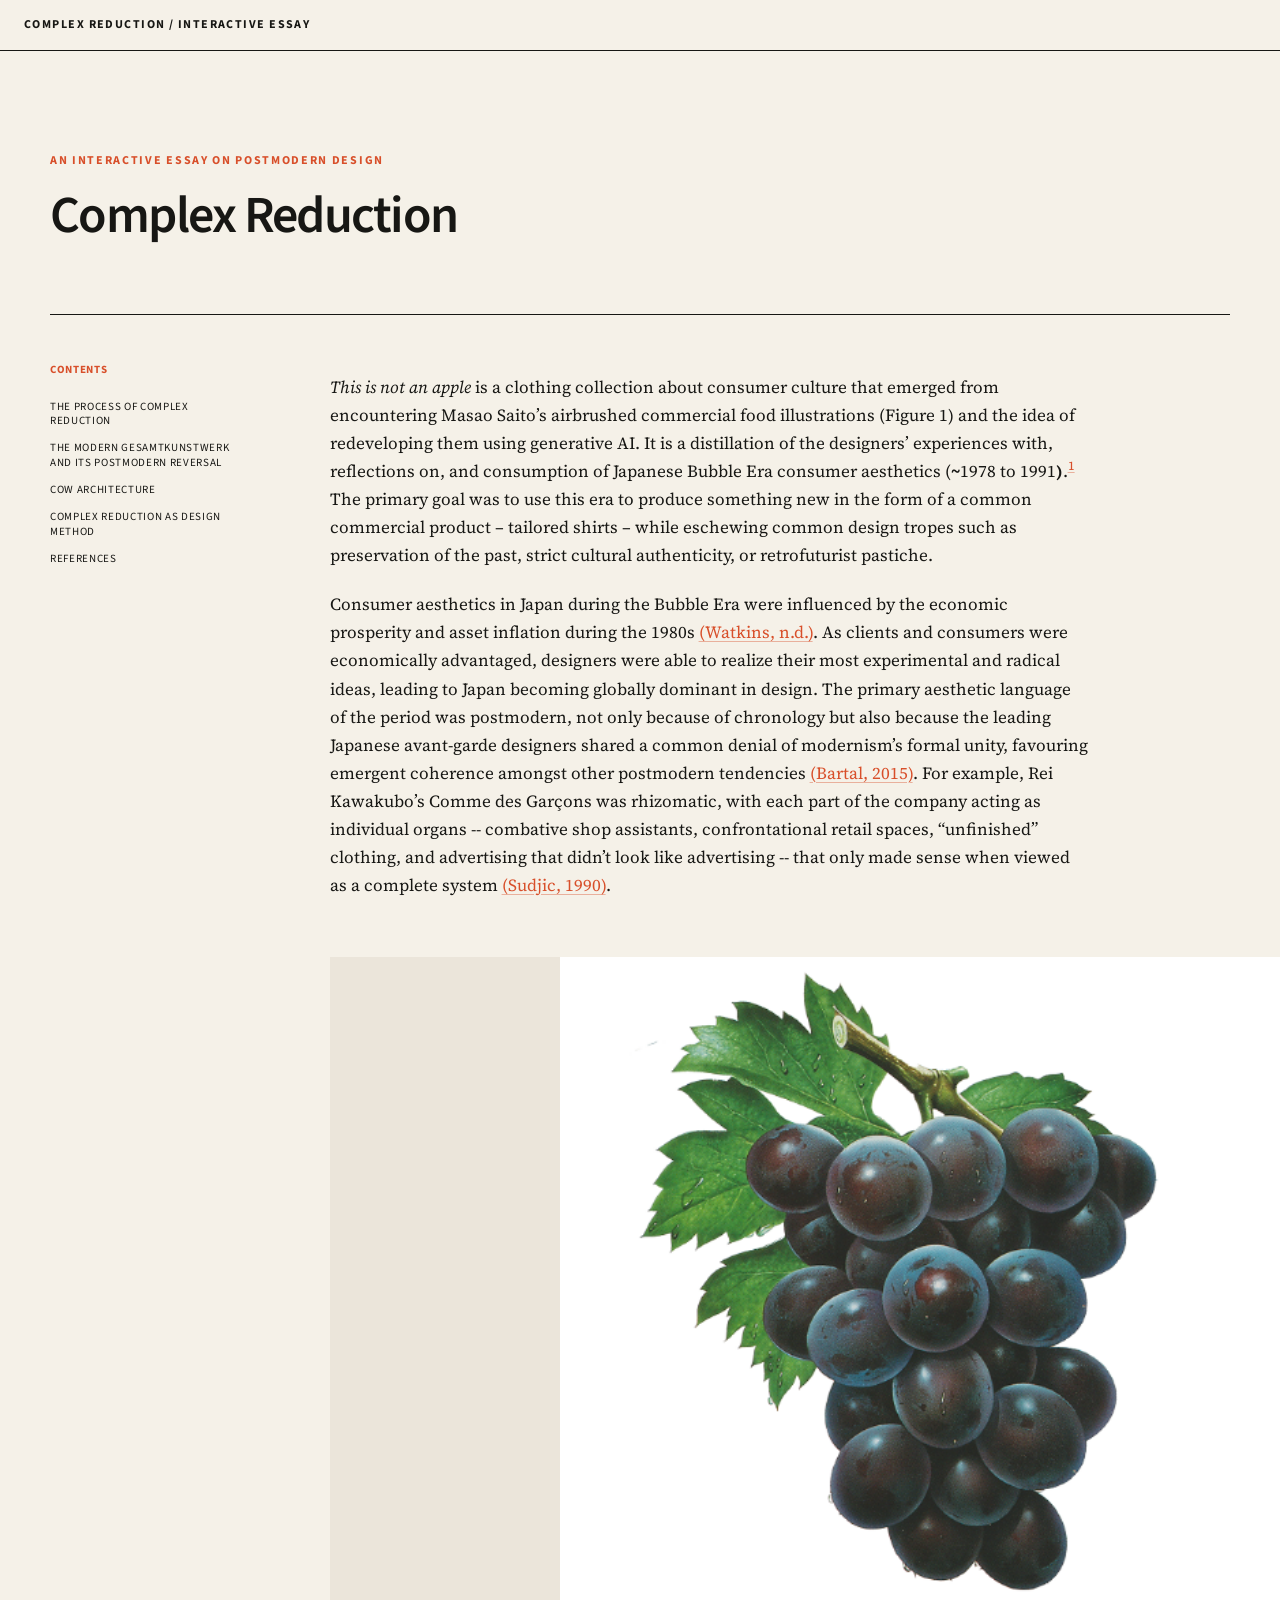
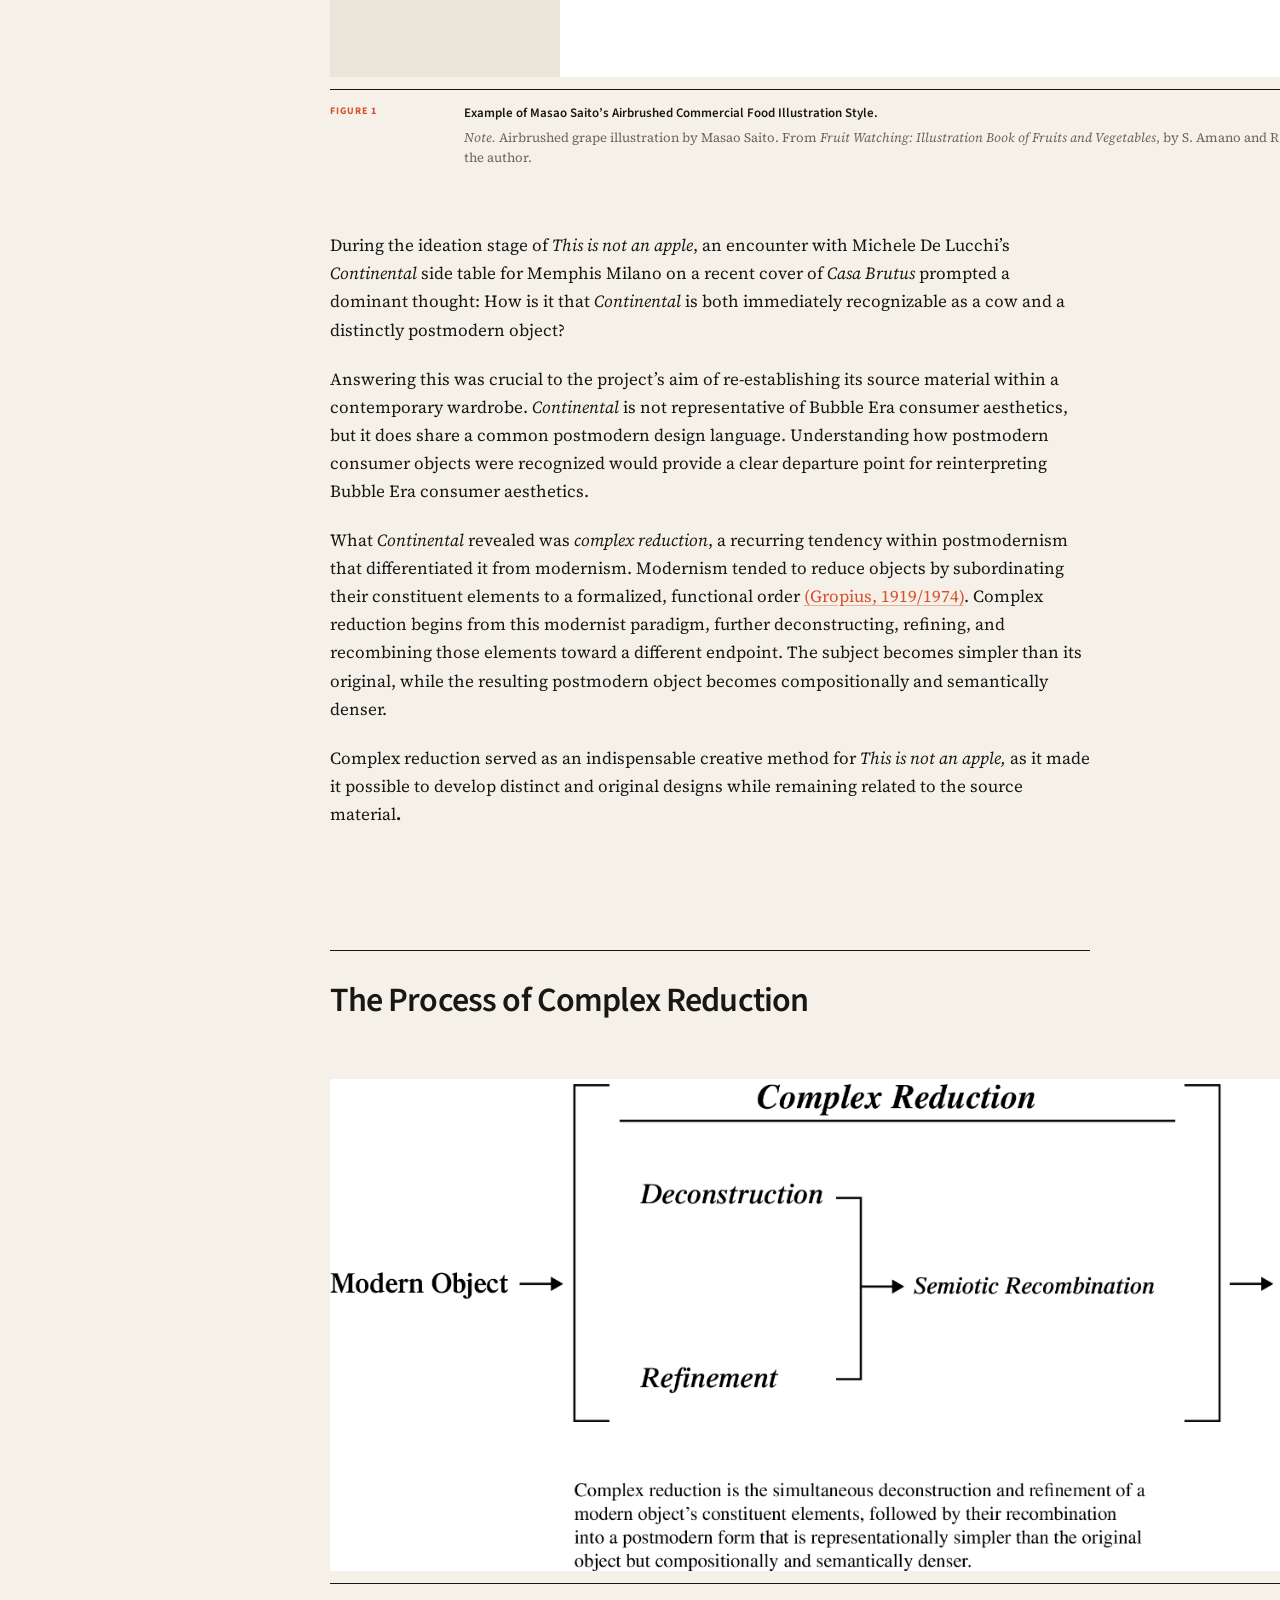
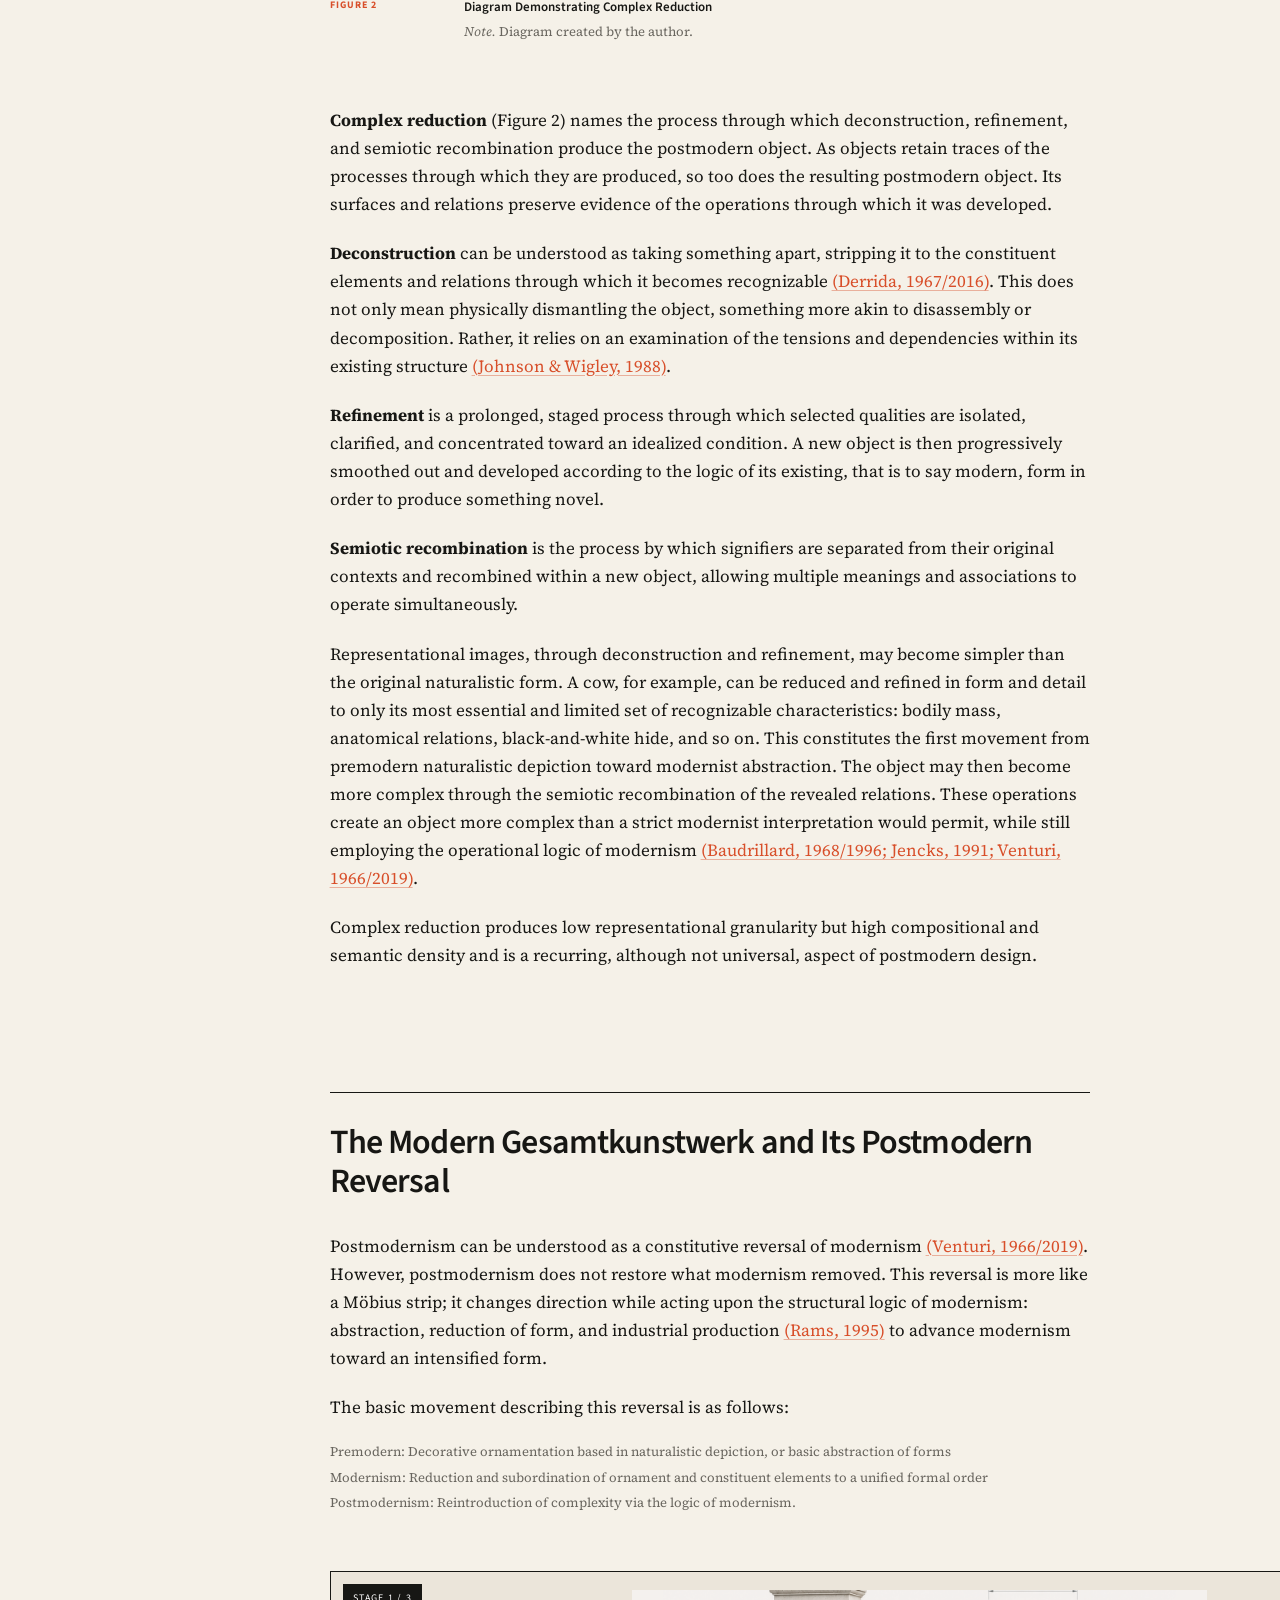
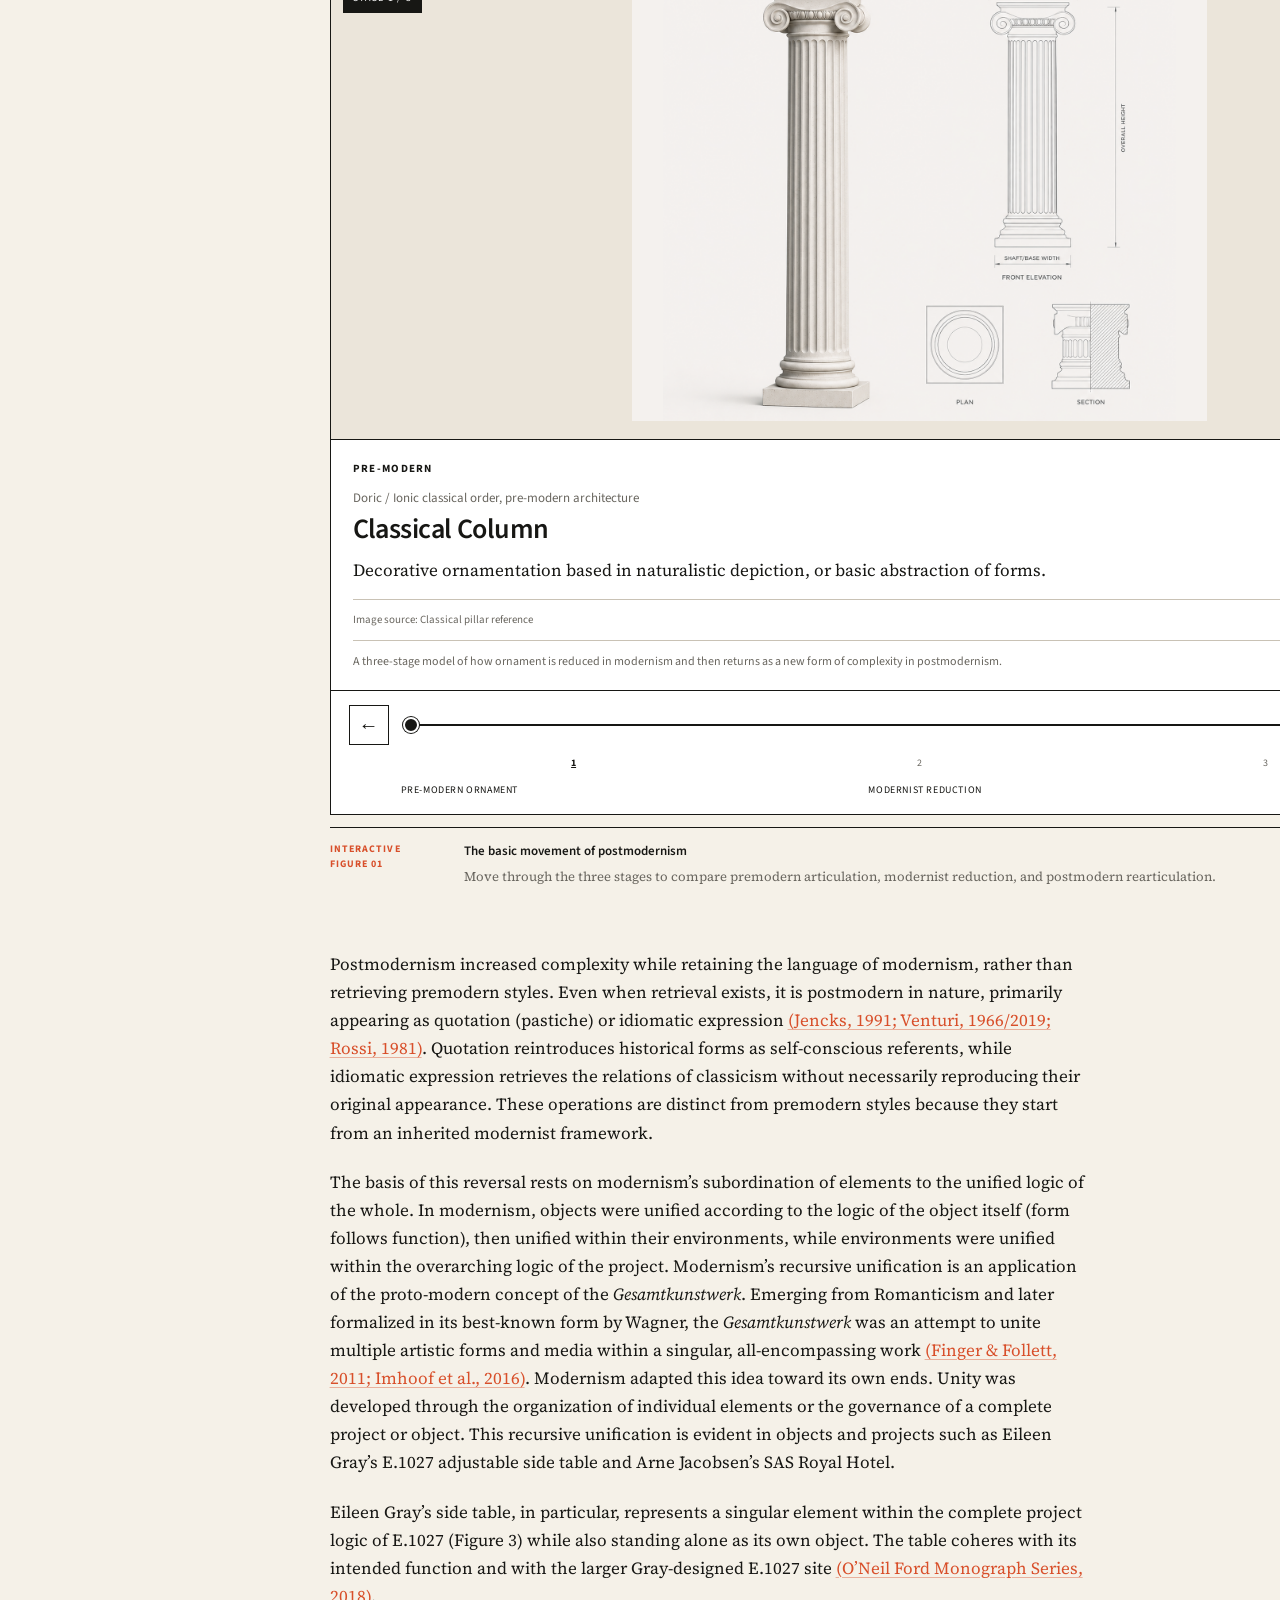
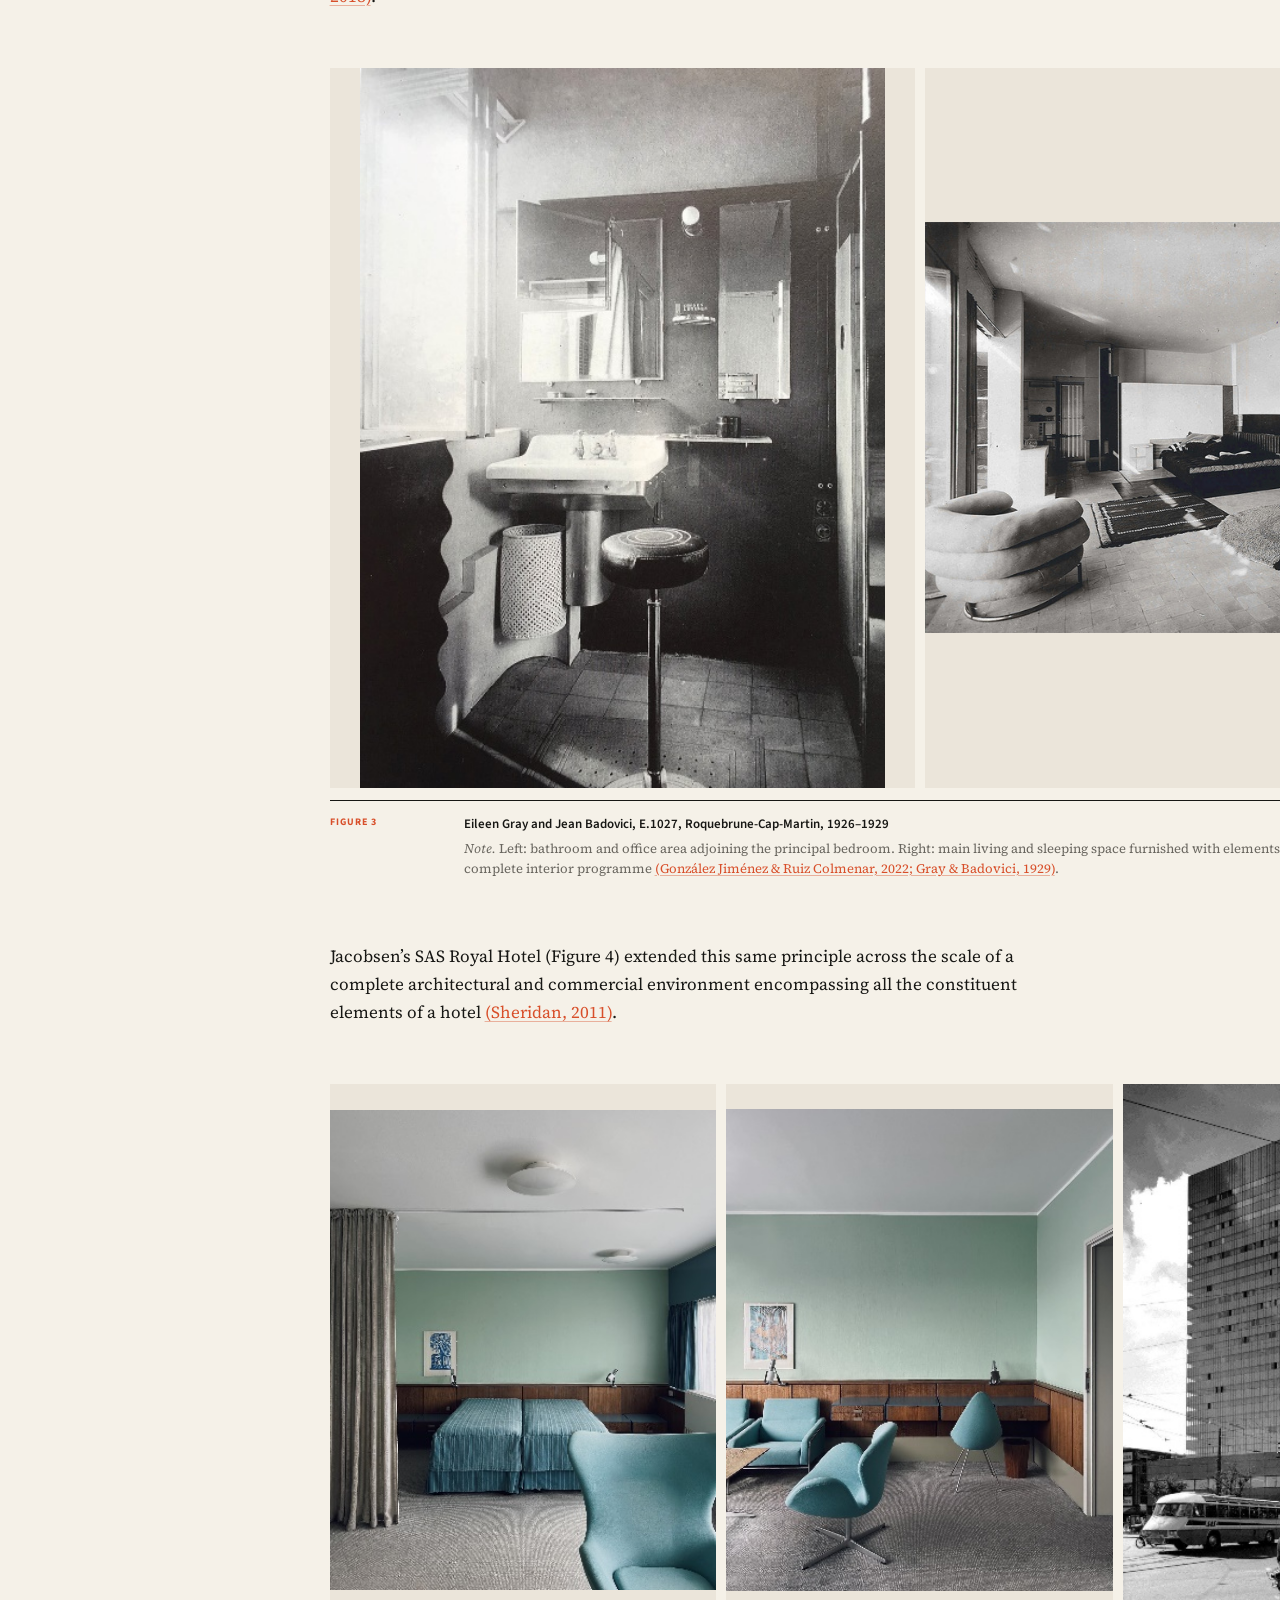
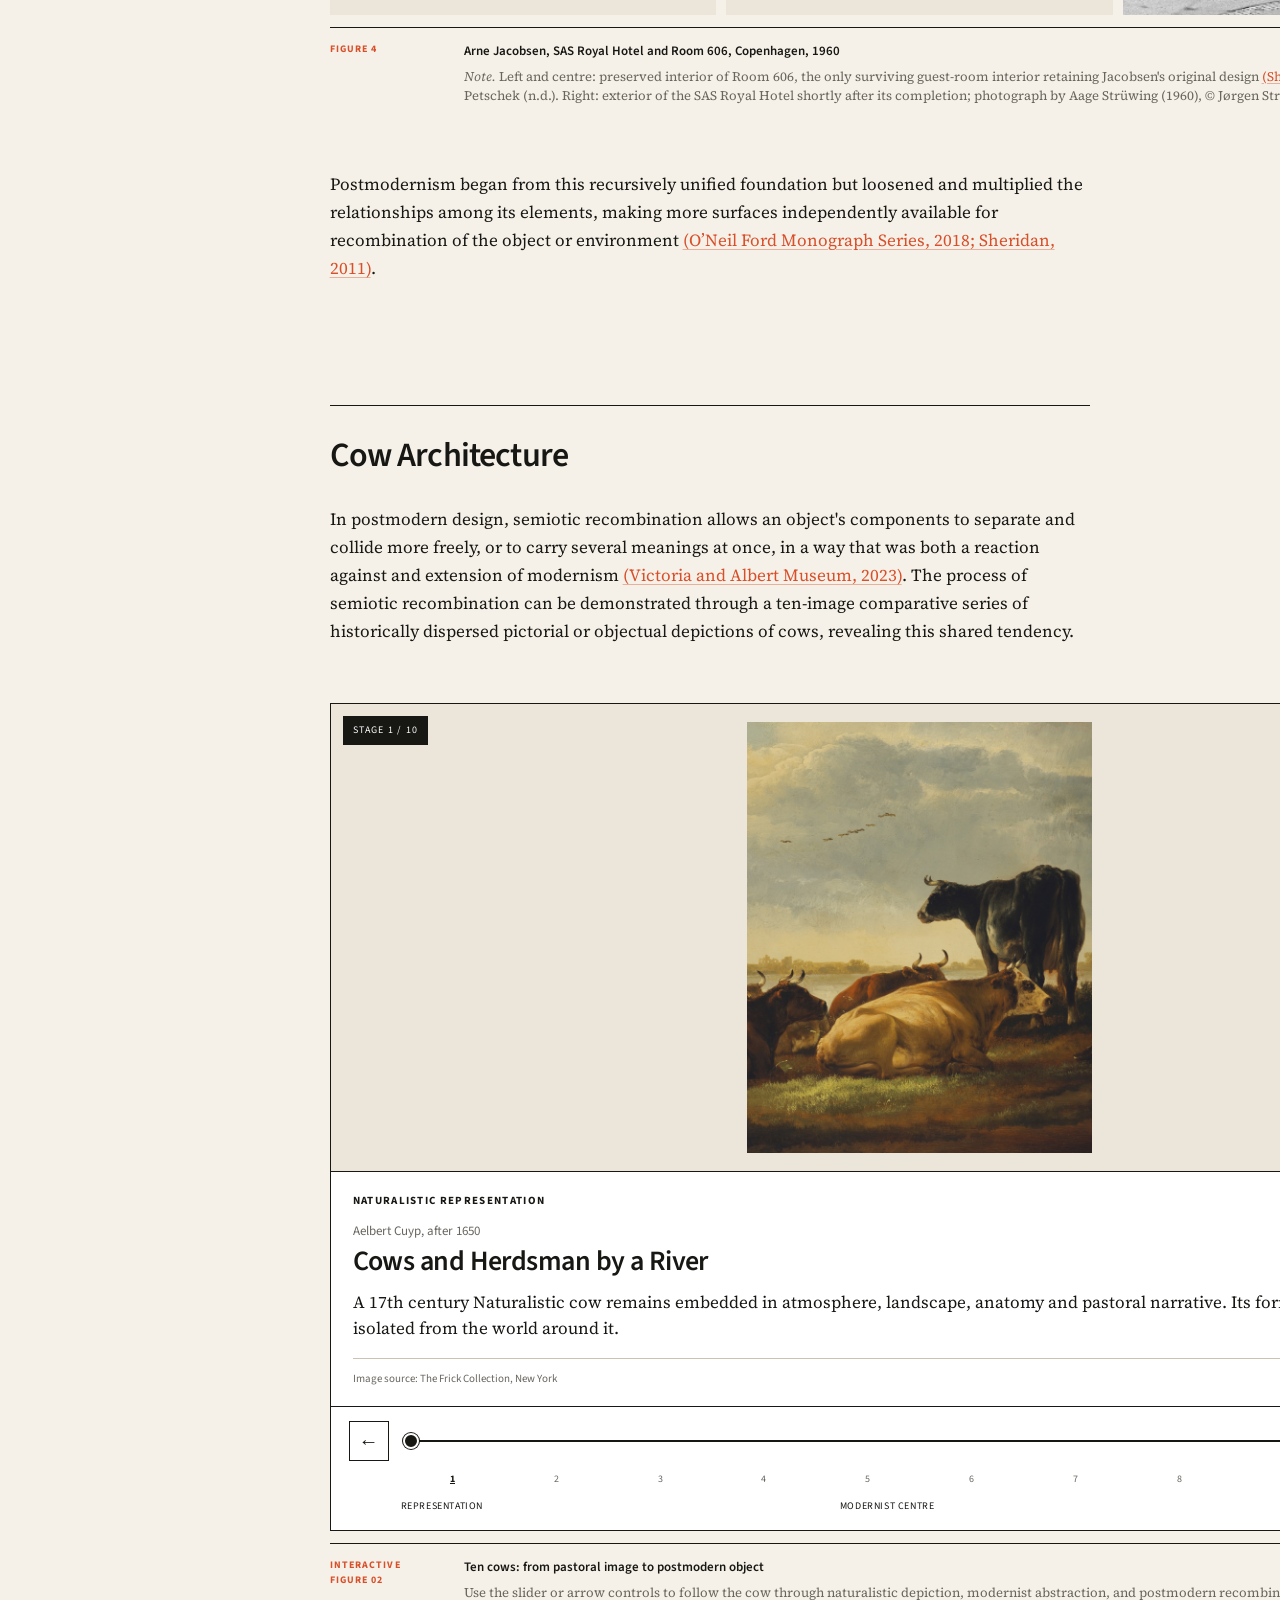
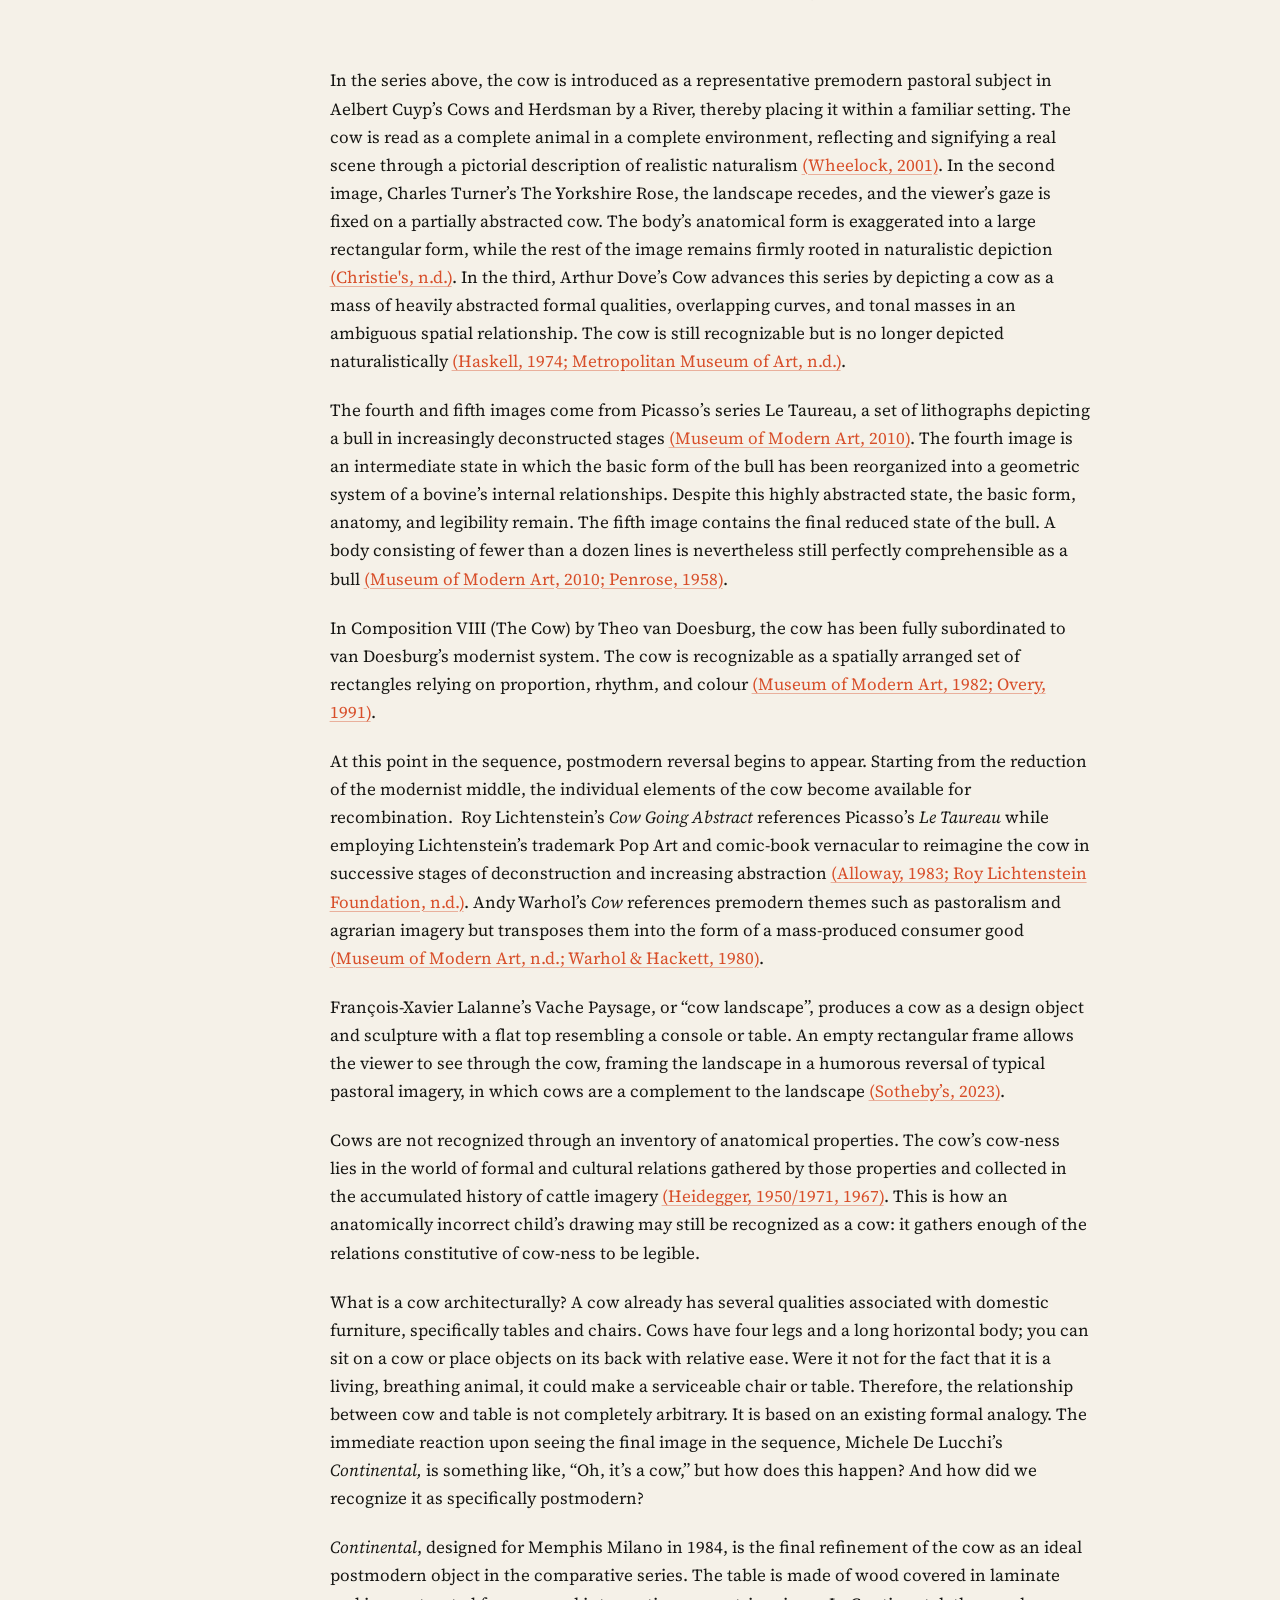
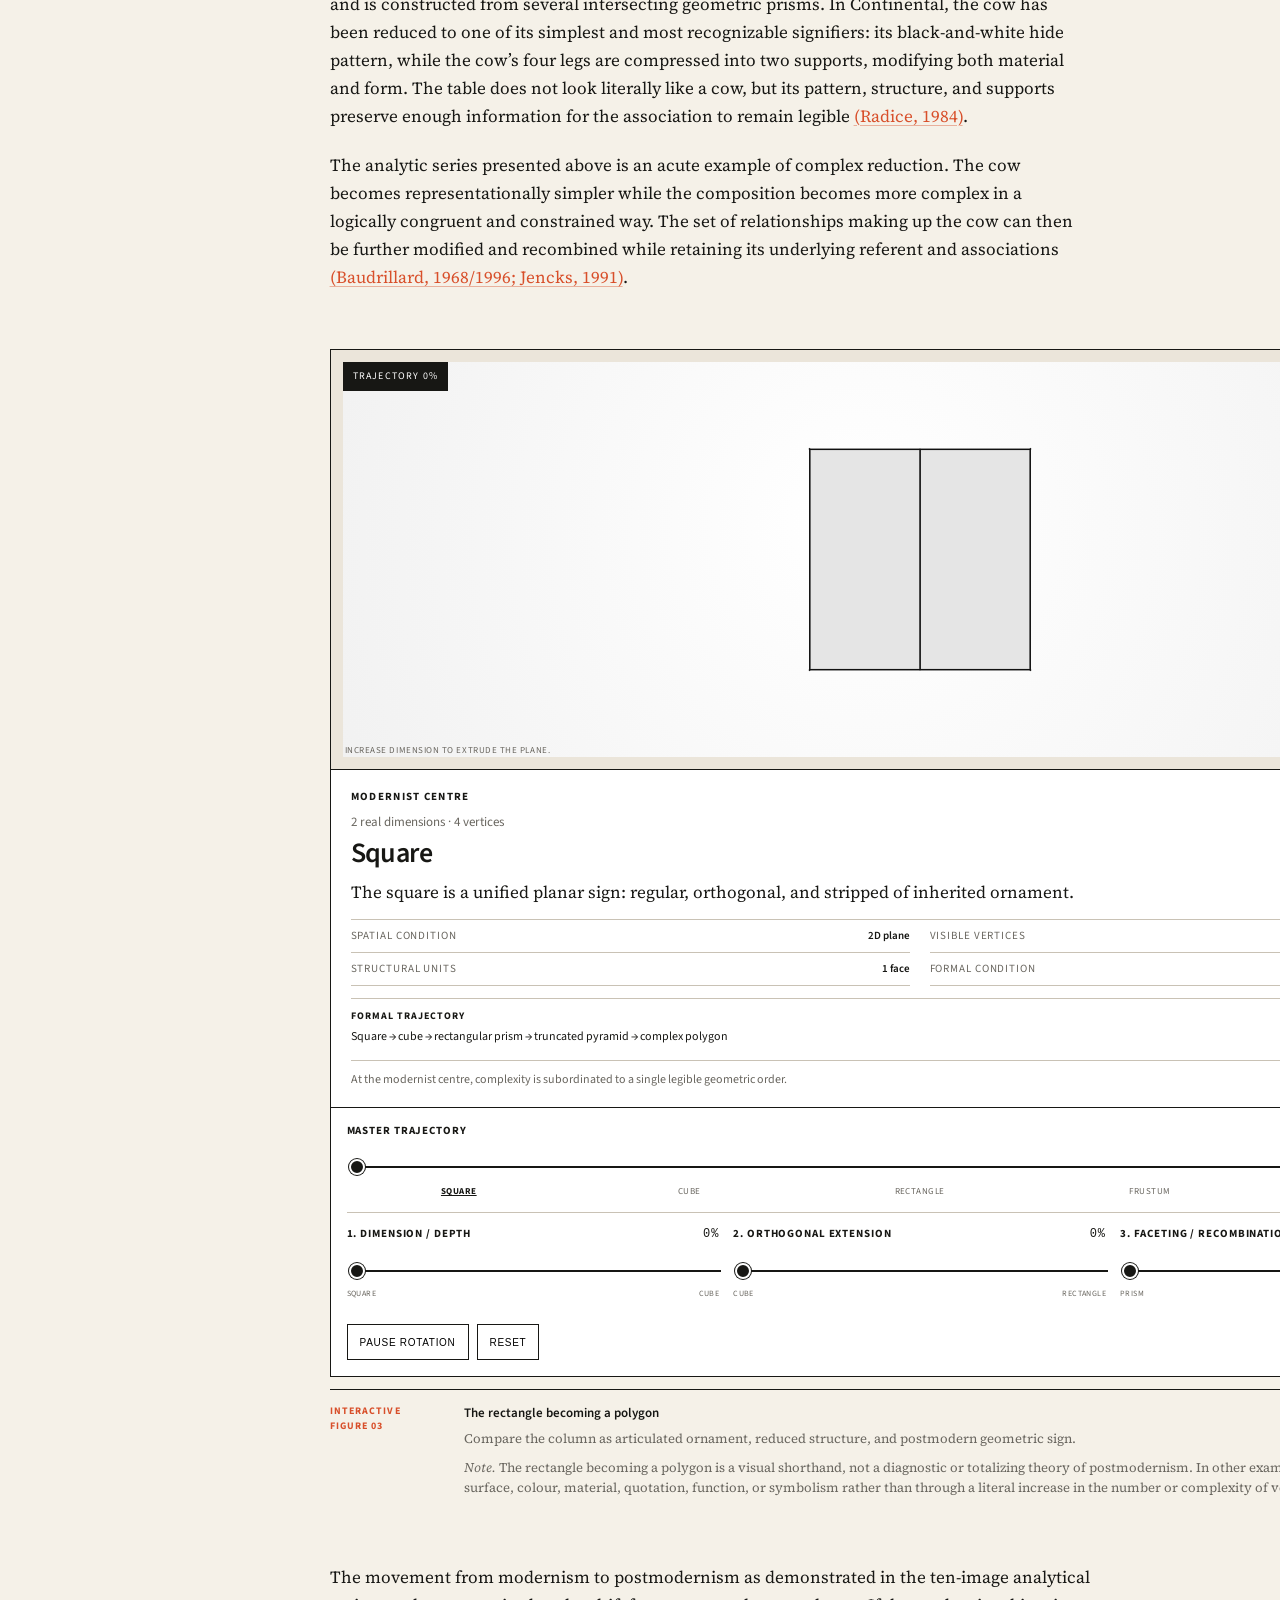
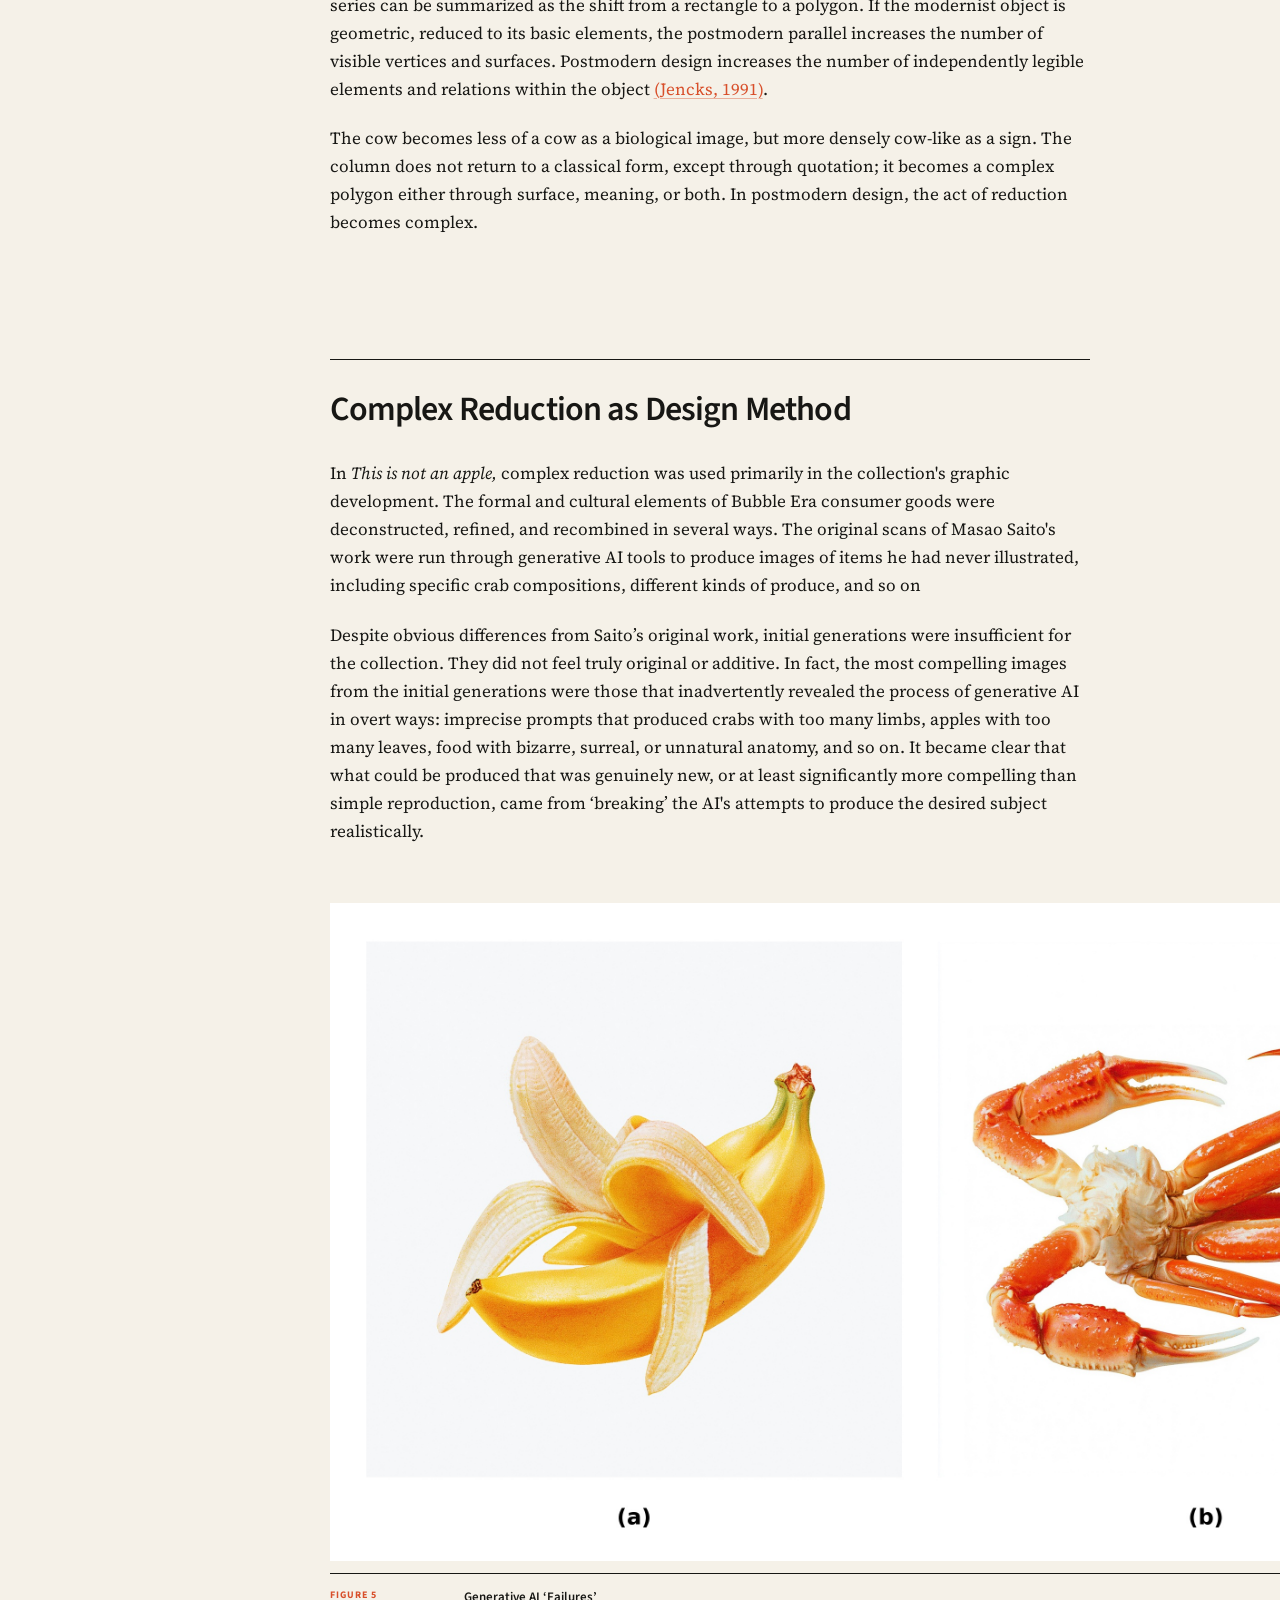
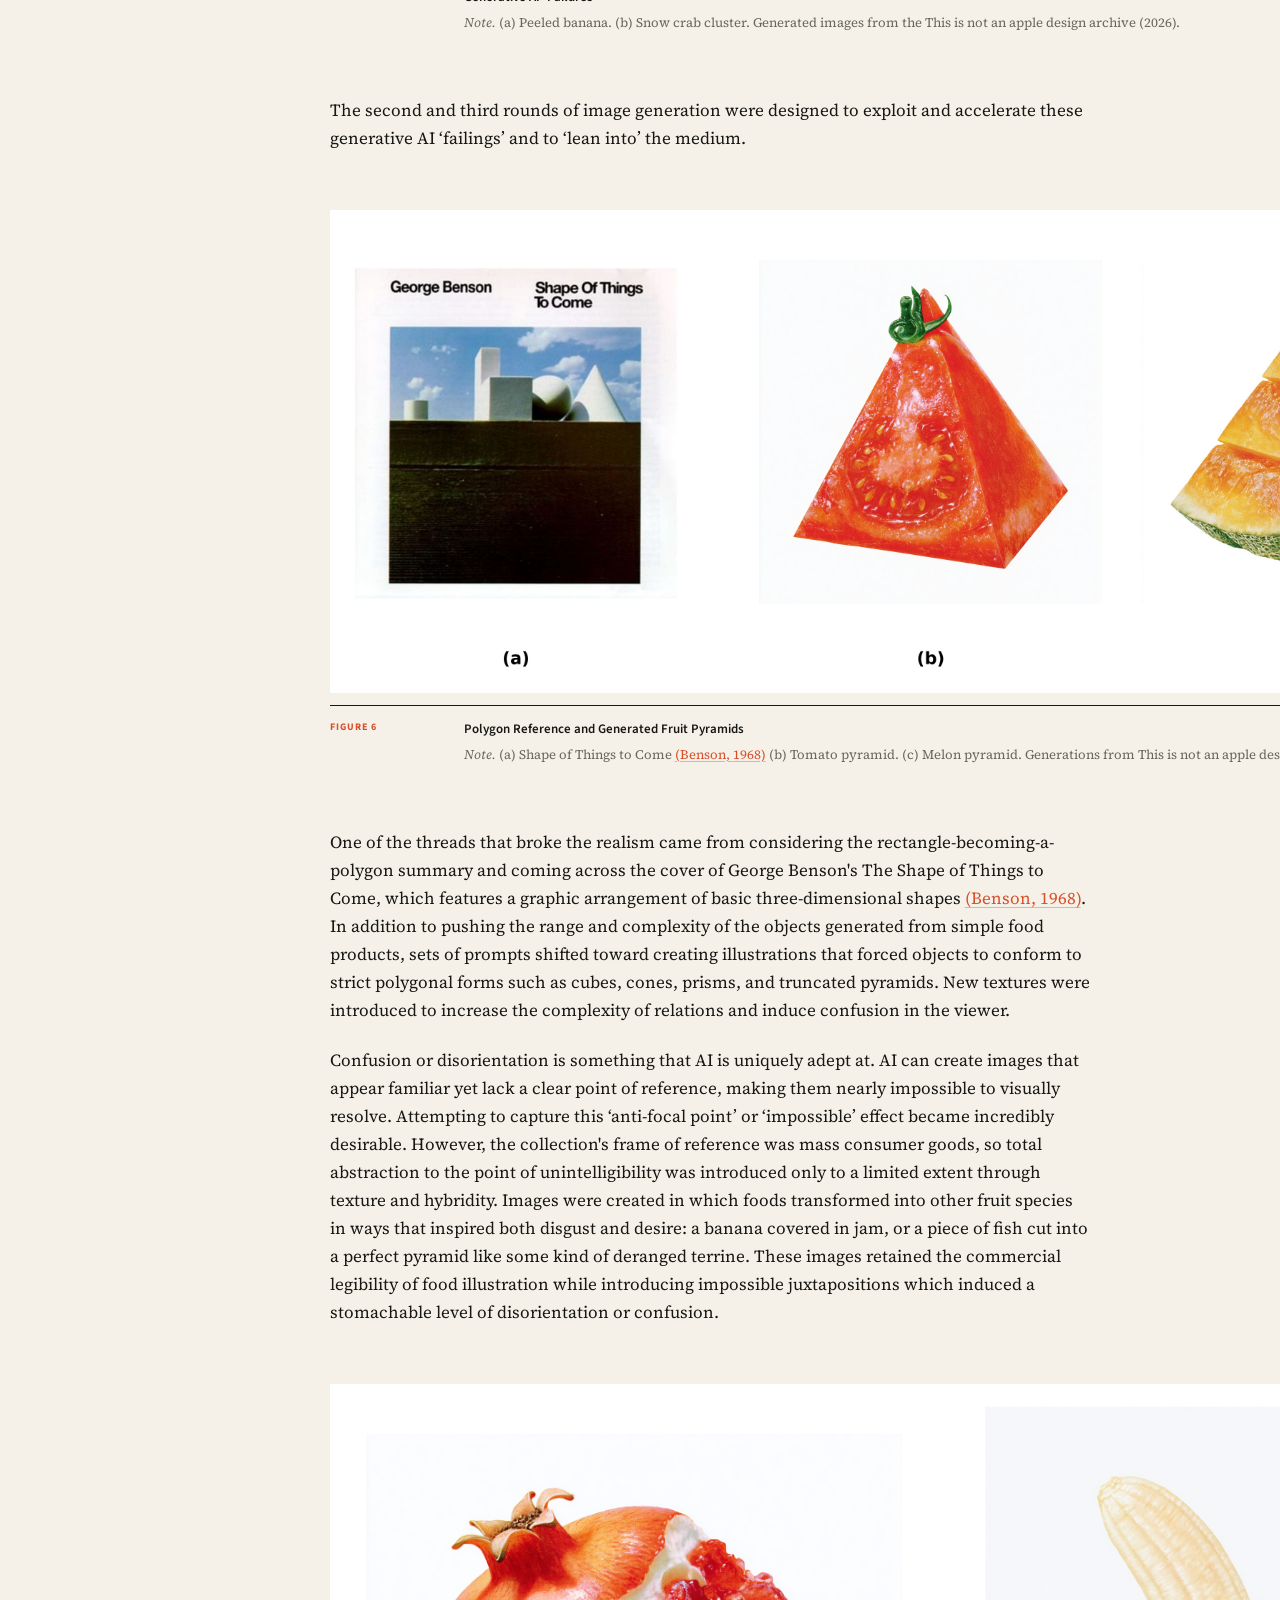
==== commit 2a024b5c: "Add Design Method figures and sync images from docx. Extract table-based figures 5-8 for the final s" ====
--- a/index.html
+++ b/index.html
@@ -53,7 +53,7 @@
     </div>
   </figcaption>
 </figure><p>Postmodernism increased complexity while retaining the language of modernism, rather than retrieving premodern styles. Even when retrieval exists, it is postmodern in nature, primarily appearing as quotation (pastiche) or idiomatic expression (Jencks, 1991; Venturi, 1966/2019; Rossi, 1981). Quotation reintroduces historical forms as self-conscious referents, while idiomatic expression retrieves the relations of classicism without necessarily reproducing their original appearance. These operations are distinct from premodern styles because they start from an inherited modernist framework.</p><p>The basis of this reversal rests on modernism’s subordination of elements to the unified logic of the whole. In modernism, objects were unified according to the logic of the object itself (form follows function), then unified within their environments, while environments were unified within the overarching logic of the project. Modernism’s recursive unification is an application of the proto-modern concept of the <em>Gesamtkunstwerk</em>. Emerging from Romanticism and later formalized in its best-known form by Wagner, the <em>Gesamtkunstwerk</em> was an attempt to unite multiple artistic forms and media within a singular, all-encompassing work (Finger &amp; Follett, 2011; Imhoof et al., 2016). Modernism adapted this idea toward its own ends. Unity was developed through the organization of individual elements or the governance of a complete project or object. This recursive unification is evident in objects and projects such as Eileen Gray’s E.1027 adjustable side table and Arne Jacobsen’s SAS Royal Hotel.</p><p>Eileen Gray’s side table, in particular, represents a singular element within the complete project logic of E.1027 (Figure 3) while also standing alone as its own object. The table coheres with its intended function and with the larger Gray-designed E.1027 site (O’Neil Ford Monograph Series, 2018). </p><figure class="figure">
-  <div class="figure-images" style="--count:1"><img src="./figures/figure-03/image-1.jpeg" alt="Figure 3: Eileen Gray and Jean Badovici, E.1027, Roquebrune-Cap-Martin, 1926–1929"></div>
+  <div class="figure-images" style="--count:2"><img src="./figures/figure-03/image-1.jpeg" alt="Figure 3: Eileen Gray and Jean Badovici, E.1027, Roquebrune-Cap-Martin, 1926–1929"><img src="./figures/figure-03/image-2.jpeg" alt="Figure 3: Eileen Gray and Jean Badovici, E.1027, Roquebrune-Cap-Martin, 1926–1929"></div>
   <figcaption class="figure-caption">
     <div class="figure-label">Figure 3</div>
     <div>
@@ -62,7 +62,7 @@
     </div>
   </figcaption>
 </figure><p>Jacobsen’s SAS Royal Hotel (Figure 4) extended this same principle across the scale of a complete architectural and commercial environment encompassing all the constituent elements of a hotel (Sheridan, 2011).</p><figure class="figure">
-  <div class="figure-images" style="--count:1"><img src="./figures/figure-04/image-1.jpeg" alt="Figure 4: Arne Jacobsen, SAS Royal Hotel and Room 606, Copenhagen, 1960"></div>
+  <div class="figure-images" style="--count:3"><img src="./figures/figure-04/image-1.jpeg" alt="Figure 4: Arne Jacobsen, SAS Royal Hotel and Room 606, Copenhagen, 1960"><img src="./figures/figure-04/image-2.jpeg" alt="Figure 4: Arne Jacobsen, SAS Royal Hotel and Room 606, Copenhagen, 1960"><img src="./figures/figure-04/image-3.jpeg" alt="Figure 4: Arne Jacobsen, SAS Royal Hotel and Room 606, Copenhagen, 1960"></div>
   <figcaption class="figure-caption">
     <div class="figure-label">Figure 4</div>
     <div>
@@ -92,7 +92,43 @@
       <p class="interactive-note"><em>Note.</em> The rectangle becoming a polygon is a visual shorthand, not a diagnostic or totalizing theory of postmodernism. In other examples, this increase can be seen in surface, colour, material, quotation, function, or symbolism rather than through a literal increase in the number or complexity of vertices.</p>
     </div>
   </figcaption>
-</figure><p>The movement from modernism to postmodernism as demonstrated in the ten-image analytical series can be summarized as the shift from a rectangle to a polygon. If the modernist object is geometric, reduced to its basic elements, the postmodern parallel increases the number of visible vertices and surfaces. Postmodern design increases the number of independently legible elements and relations within the object (Jencks, 1991).</p><p>The cow becomes less of a cow as a biological image, but more densely cow-like as a sign. The column does not return to a classical form, except through quotation; it becomes a complex polygon either through surface, meaning, or both. In postmodern design, the act of reduction becomes complex. </p><h2 id="complex-reduction-as-design-method">Complex Reduction as Design Method</h2><p>In <em>This is not an apple, </em>complex reduction was used primarily in the collection&#x27;s graphic development. The formal and cultural elements of Bubble Era consumer goods were deconstructed, refined, and recombined in several ways. The original scans of Masao Saito&#x27;s work were run through generative AI tools to produce images of items he had never illustrated, including specific crab compositions, different kinds of produce, and so on</p><p>Despite obvious differences from Saito’s original work, initial generations were insufficient for the collection. They did not feel truly original or additive. In fact, the most compelling images from the initial generations were those that inadvertently revealed the process of generative AI in overt ways: imprecise prompts that produced crabs with too many limbs, apples with too many leaves, food with bizarre, surreal, or unnatural anatomy, and so on.  It became clear that what could be produced that was genuinely new, or at least significantly more compelling than simple reproduction, came from ‘breaking’ the AI&#x27;s attempts to produce the desired subject realistically. </p><p>The second and third rounds of image generation were designed to exploit and accelerate these generative AI ‘failings’ and to ‘lean into’ the medium. </p><p>One of the threads that broke the realism came from considering the rectangle-becoming-a-polygon summary and coming across the cover of George Benson&#x27;s The Shape of Things to Come, which features a graphic arrangement of basic three-dimensional shapes (Benson, 1968). In addition to pushing the range and complexity of the objects generated from simple food products, sets of prompts shifted toward creating illustrations that forced objects to conform to strict polygonal forms such as cubes, cones, prisms, and truncated pyramids. New textures were introduced to increase the complexity of relations and induce confusion in the viewer. </p><p>Confusion or disorientation is something that AI is uniquely adept at. AI can create images that appear familiar yet lack a clear point of reference, making them nearly impossible to visually resolve. Attempting to capture this ‘anti-focal point’ or ‘impossible’ effect became incredibly desirable. However, the collection&#x27;s frame of reference was mass consumer goods, so total abstraction to the point of unintelligibility was introduced only to a limited extent through texture and hybridity. Images were created in which foods transformed into other fruit species in ways that inspired both disgust and desire: a banana covered in jam, or a piece of fish cut into a perfect pyramid like some kind of deranged terrine. These images retained the commercial legibility of food illustration while introducing impossible juxtapositions which induced a stomachable level of disorientation or confusion.</p><p>When it came to packaging, care tags, hangtags, and similar components, quoting logomarks and consumer packaging was a natural starting point. Generative AI was then applied to approximately 200 images drawn from auction listings of Bubble Era packaging across a wide range of consumer goods, including electronics, batteries, candy, confectionery, chips, ramen, musical instruments, and canned drinks. From these references, thousands of variations were generated in ‘sheets’. The most promising variations were then sorted into idiosyncratic sets of relations and associations to capture the full range of consumer packaging that was studied. The development of the collection&#x27;s own packaging proceeded from there, using the generated labels and tags as new compositional references.</p><p>Packaging was selected because it felt representative of the Bubble Era&#x27;s overarching aesthetic tendencies, rather than consumer packaging that had simply been released during that period. </p><p>For example, Seiko&#x27;s wordmark or corporate identity was not considered representative, but many of Seiko&#x27;s print advertisements from the period were studied, and their layouts, surfaces, typography, colour, and product presentation were used to inform subsequent generations.</p><p>Understood through the terminology established above, the design process followed the three operations of complex reduction. Once consumer product references were selected, they were deconstructed and refined into independently legible elements and relations, from which prompt sets explored those elements by isolating and recombining them through extensive image generation and editing (the first two rounds alone produced nearly 50 GB of images). As in the movement from naturalistic depictions of the cow to <em>Continental</em>, the resulting images became less faithful to any single original referent while becoming semantically denser.</p><p>This process was largely executed using large language models to generate prompt sets, followed by generative AI tools to rapidly test recombination. The underlying logic of <em>This is not an apple</em>, including the identification of the source material&#x27;s constituent elements, did not come from any kind of AI, but from the designers&#x27; own observations and synthesis of ideas. Generative AI allowed for rapid iteration, but the designers&#x27; recognition of AI’s ‘failings,’ and of the ways those failings could be exploited to produce unexpected results, provided the way those graphics were ultimately developed.</p><p>Identifying complex reduction provided a method that allowed the collection to move well beyond its source material while remaining connected to it. Essentially, the source material contained a way to transcend itself.</p><h2 id="references">References</h2><div class="references"><p class="reference">Alamy. (n.d.). <em>The Seven Dwarfs stand as pillars and columns on the Team Building at the Walt Disney Studios in Burbank, California</em> [Photograph].</p><p class="reference">Alloway, L. (1983). <em>Roy Lichtenstein</em>. Abbeville Press.</p><p class="reference">Amano, S., &amp; Suzuki, R. (1986). <em>Fruit watching: Illustration book of fruits and vegetables</em> (M. Saito, Illus.). Graphic-sha.</p><p class="reference">Baudrillard, J. (1996). <em>The system of objects</em> (J. Benedict, Trans.). Verso. (Original work published 1968)</p><p class="reference">Bartal, O. (2015). <em>Postmodern advertising in Japan: Seduction, visual culture, and the Tokyo Art Directors Club</em>. Dartmouth College Press.</p><p class="reference">Benson, G. (1968). <em>Shape of Things to Come</em> [Album]. CTI Records.</p><p class="reference">Christie&#x27;s. (n.d.). <em>Charles Turner (1773–1857), after G. Horner: The Yorkshire Rose</em> [Auction lot]. https://www.christies.com/en/lot/lot-5179163</p><p class="reference">Derrida, J. (2016). <em>Of grammatology</em> (G. C. Spivak, Trans.). Johns Hopkins University Press. (Original work published 1967)</p><p class="reference">Finger, A. K., &amp; Follett, D. (Eds.). (2011). <em>The aesthetics of the total artwork: On borders and fragments</em>. Johns Hopkins University Press.</p><p class="reference">González Jiménez, B. S., &amp; Ruiz Colmenar, A. (2022). Eileen Gray’s photography: An architectural journey through E.1027. <em>ZARCH: Journal of Interdisciplinary Studies in Architecture and Urbanism, 18</em>, 178–193. https://doi.org/10.26754/ojs_zarch/zarch.2022186170</p><p class="reference">Gray, E., &amp; Badovici, J. (1929). <em>E.1027: Maison en bord de mer</em>. L’Architecture Vivante.</p><p class="reference">Gropius, W. (1974). Programme of the Staatliches Bauhaus in Weimar. In H. M. Wingler, <em>The Bauhaus: Weimar, Dessau, Berlin, Chicago</em> (W. Jabs &amp; B. Gilbert, Trans., pp. 31–33). MIT Press. (Original work published 1919)</p><p class="reference">Haskell, B. (1974). <em>Arthur Dove</em>. San Francisco Museum of Art.</p><p class="reference">Heidegger, M. (1967). <em>What is a thing?</em> (W. B. Barton Jr. &amp; V. Deutsch, Trans.). Henry Regnery Company.</p><p class="reference">Heidegger, M. (1971). The thing. In <em>Poetry, language, thought</em> (A. Hofstadter, Trans., pp. 163–186). Harper &amp; Row. (Original work published 1950)</p><p class="reference">Imhoof, D., Menninger, M. E., &amp; Steinhoff, A. J. (Eds.). (2016). <em>The total work of art: Foundations, articulations, inspirations</em>. Berghahn Books.</p><p class="reference">Jencks, C. (1991). <em>The language of post-modern architecture</em> (6th ed.). Academy Editions.</p><p class="reference">Johnson, P., &amp; Wigley, M. (1988). <em>Deconstructivist architecture</em>. Museum of Modern Art.</p><p class="reference">Metropolitan Museum of Art. (n.d.). <em>Arthur Dove: Cow</em>. https://www.metmuseum.org/art/collection/search/488519</p><p class="reference">Museum of Modern Art. (2010). <em>Picasso: Variations and themes</em>. Museum of Modern Art.</p><p class="reference">Museum of Modern Art. (n.d.). <em>Andy Warhol: Cow, 1966</em>. https://www.moma.org/collection/works/71923</p><p class="reference">Nichols, K., Burke, P., &amp; Hancock, C. (Eds.). (1990). <em>Michael Graves: Buildings and projects, 1982–1989</em>. Princeton Architectural Press.</p><p class="reference">O’Neil Ford Monograph Series. (2018). <em>E.1027, Eileen Gray</em>. University of Texas at Austin School of Architecture.</p><p class="reference">Penrose, R. (1958). <em>Picasso: His life and work</em>. Victor Gollancz.</p><p class="reference">Petschek, E. (n.d.). [Photographs of Room 606 in Arne Jacobsen’s SAS Royal Hotel] [Instagram post]. Instagram. https://www.instagram.com/p/CfTU3Pfuzhd/</p><p class="reference">Radice, B. (1984). <em>Memphis: Research, experiences, results, failures and successes of new design</em>. Rizzoli.</p><p class="reference">Rams, D. (1995). Ten principles for good design. In <em>Less but better</em>. Jo Klatt Design + Design Verlag.</p><p class="reference">Rossi, A. (1981). <em>A scientific autobiography</em>. MIT Press.</p><p class="reference">Roy Lichtenstein Foundation. (n.d.). <em>Cow Triptych (Cow Going Abstract)</em> [Catalogue entry]. https://lichtensteinfoundation.org/image-database/</p><p class="reference">Seiko. (n.d.). <em>Hybrid and SilverWave print advertisements</em> [Advertisements]. Images supplied by the authors; original publication details unidentified.</p><p class="reference">Sheridan, M. (2011). <em>Room 606: The SAS House and the work of Arne Jacobsen</em>. Phaidon Press.</p><p class="reference">Sheridan, M. (2023). <em>Room 606: The SAS House and the work of Arne Jacobsen</em>. Strandberg Publishing.</p><p class="reference">Sotheby’s. (2023). <em>François-Xavier Lalanne: “Vache Paysage” (Grand Modèle)</em> [Auction lot]. https://www.sothebys.com/en/buy/auction/2023/important-design-7/vache-paysage-grand-modele</p><p class="reference">Strüwing, A. (1960). <em>SAS Royal Hotel, Copenhagen</em> [Photograph]. Jørgen Strüwing Collection.</p><p class="reference">Sudjic, D. (1990). <em>Rei Kawakubo and Comme des Garçons</em>. Fourth Estate.</p><p class="reference">This is not an apple design archive. (2026). <em>Generated image sets, prompt sheets, packaging reference archive, and garment development materials</em> [Unpublished project archive].</p><p class="reference">Venturi, R. (2019). <em>Complexity and contradiction in architecture</em>. Museum of Modern Art. (Original work published 1966)</p><p class="reference">Victoria and Albert Museum. (2023). <em>What is postmodernism?</em> https://www.vam.ac.uk/articles/what-is-postmodernism</p><p class="reference">Warhol, A., &amp; Hackett, P. (1980). <em>POPism: The Warhol ’60s</em>. Harcourt Brace Jovanovich.</p><p class="reference">Watkins, T. (n.d.). <em>Japan’s bubble economy</em>. Department of Economics, San José State University. https://web.archive.org/web/19990421144200/http://www.sjsu.edu/faculty/watkins/bubble.htm</p><p class="reference">Wheelock, A. K., Jr. (2001). <em>The public and the private in the age of Vermeer</em>. Philip Wilson Publishers.</p></div></article>
+</figure><p>The movement from modernism to postmodernism as demonstrated in the ten-image analytical series can be summarized as the shift from a rectangle to a polygon. If the modernist object is geometric, reduced to its basic elements, the postmodern parallel increases the number of visible vertices and surfaces. Postmodern design increases the number of independently legible elements and relations within the object (Jencks, 1991).</p><p>The cow becomes less of a cow as a biological image, but more densely cow-like as a sign. The column does not return to a classical form, except through quotation; it becomes a complex polygon either through surface, meaning, or both. In postmodern design, the act of reduction becomes complex. </p><h2 id="complex-reduction-as-design-method">Complex Reduction as Design Method</h2><p>In <em>This is not an apple, </em>complex reduction was used primarily in the collection&#x27;s graphic development. The formal and cultural elements of Bubble Era consumer goods were deconstructed, refined, and recombined in several ways. The original scans of Masao Saito&#x27;s work were run through generative AI tools to produce images of items he had never illustrated, including specific crab compositions, different kinds of produce, and so on</p><p>Despite obvious differences from Saito’s original work, initial generations were insufficient for the collection. They did not feel truly original or additive. In fact, the most compelling images from the initial generations were those that inadvertently revealed the process of generative AI in overt ways: imprecise prompts that produced crabs with too many limbs, apples with too many leaves, food with bizarre, surreal, or unnatural anatomy, and so on.  It became clear that what could be produced that was genuinely new, or at least significantly more compelling than simple reproduction, came from ‘breaking’ the AI&#x27;s attempts to produce the desired subject realistically. </p><figure class="figure">
+  <div class="figure-images" style="--count:1"><img src="./figures/figure-05/image-1.jpeg" alt="Figure 5: Generative AI ‘Failures’"></div>
+  <figcaption class="figure-caption">
+    <div class="figure-label">Figure 5</div>
+    <div>
+      <div class="figure-title">Generative AI ‘Failures’</div>
+      <div class="figure-note"><em>Note.</em> (a) Peeled banana. (b) Snow crab cluster. Generated images from the This is not an apple design archive (2026).</div>
+    </div>
+  </figcaption>
+</figure><p>The second and third rounds of image generation were designed to exploit and accelerate these generative AI ‘failings’ and to ‘lean into’ the medium. </p><figure class="figure">
+  <div class="figure-images" style="--count:1"><img src="./figures/figure-06/image-1.jpeg" alt="Figure 6: Polygon Reference and Generated Fruit Pyramids"></div>
+  <figcaption class="figure-caption">
+    <div class="figure-label">Figure 6</div>
+    <div>
+      <div class="figure-title">Polygon Reference and Generated Fruit Pyramids</div>
+      <div class="figure-note"><em>Note.</em> (a) Shape of Things to Come (Benson, 1968) (b) Tomato pyramid. (c) Melon pyramid. Generations from This is not an apple design archive (2026).</div>
+    </div>
+  </figcaption>
+</figure><p>One of the threads that broke the realism came from considering the rectangle-becoming-a-polygon summary and coming across the cover of George Benson&#x27;s The Shape of Things to Come, which features a graphic arrangement of basic three-dimensional shapes (Benson, 1968). In addition to pushing the range and complexity of the objects generated from simple food products, sets of prompts shifted toward creating illustrations that forced objects to conform to strict polygonal forms such as cubes, cones, prisms, and truncated pyramids. New textures were introduced to increase the complexity of relations and induce confusion in the viewer. </p><p>Confusion or disorientation is something that AI is uniquely adept at. AI can create images that appear familiar yet lack a clear point of reference, making them nearly impossible to visually resolve. Attempting to capture this ‘anti-focal point’ or ‘impossible’ effect became incredibly desirable. However, the collection&#x27;s frame of reference was mass consumer goods, so total abstraction to the point of unintelligibility was introduced only to a limited extent through texture and hybridity. Images were created in which foods transformed into other fruit species in ways that inspired both disgust and desire: a banana covered in jam, or a piece of fish cut into a perfect pyramid like some kind of deranged terrine. These images retained the commercial legibility of food illustration while introducing impossible juxtapositions which induced a stomachable level of disorientation or confusion.</p><figure class="figure">
+  <div class="figure-images" style="--count:1"><img src="./figures/figure-07/image-1.jpeg" alt="Figure 7: Hybrid Fruit"></div>
+  <figcaption class="figure-caption">
+    <div class="figure-label">Figure 7</div>
+    <div>
+      <div class="figure-title">Hybrid Fruit</div>
+      <div class="figure-note"><em>Note.</em> (a) Hybrid fruit combining pomegranate, citrus, and strawberry compote. (b) Banana dissolving and melting into mixed-berry jam. Generated images from the This is not an apple design archive (2026).</div>
+    </div>
+  </figcaption>
+</figure><p>When it came to packaging, care tags, hangtags, and similar components, quoting logomarks and consumer packaging was a natural starting point. Generative AI was then applied to approximately 200 images drawn from auction listings of Bubble Era packaging across a wide range of consumer goods, including electronics, batteries, candy, confectionery, chips, ramen, musical instruments, and canned drinks. From these references, thousands of variations were generated in ‘sheets’. The most promising variations were then sorted into idiosyncratic sets of relations and associations to capture the full range of consumer packaging that was studied. The development of the collection&#x27;s own packaging proceeded from there, using the generated labels and tags as new compositional references.</p><p>Packaging was selected because it felt representative of the Bubble Era&#x27;s overarching aesthetic tendencies, rather than consumer packaging that had simply been released during that period. </p><figure class="figure">
+  <div class="figure-images" style="--count:1"><img src="./figures/figure-08/image-1.jpeg" alt="Figure 8: Sample Seiko Advertisements Used as Representative Bubble Era Reference Material"></div>
+  <figcaption class="figure-caption">
+    <div class="figure-label">Figure 8</div>
+    <div>
+      <div class="figure-title">Sample Seiko Advertisements Used as Representative Bubble Era Reference Material</div>
+      <div class="figure-note"><em>Note.</em> (a) Seiko Hybrid. (b) Seiko SilverWave. Source images supplied by the authors; original publication details are unknown (Seiko, n.d.).</div>
+    </div>
+  </figcaption>
+</figure><p>For example, Seiko&#x27;s wordmark or corporate identity was not considered representative, but many of Seiko&#x27;s print advertisements from the period were studied, and their layouts, surfaces, typography, colour, and product presentation were used to inform subsequent generations.</p><p>Understood through the terminology established above, the design process followed the three operations of complex reduction. Once consumer product references were selected, they were deconstructed and refined into independently legible elements and relations, from which prompt sets explored those elements by isolating and recombining them through extensive image generation and editing (the first two rounds alone produced nearly 50 GB of images). As in the movement from naturalistic depictions of the cow to <em>Continental</em>, the resulting images became less faithful to any single original referent while becoming semantically denser.</p><p>This process was largely executed using large language models to generate prompt sets, followed by generative AI tools to rapidly test recombination. The underlying logic of <em>This is not an apple</em>, including the identification of the source material&#x27;s constituent elements, did not come from any kind of AI, but from the designers&#x27; own observations and synthesis of ideas. Generative AI allowed for rapid iteration, but the designers&#x27; recognition of AI’s ‘failings,’ and of the ways those failings could be exploited to produce unexpected results, provided the way those graphics were ultimately developed.</p><p>Identifying complex reduction provided a method that allowed the collection to move well beyond its source material while remaining connected to it. Essentially, the source material contained a way to transcend itself.</p><h2 id="references">References</h2><div class="references"><p class="reference">Alamy. (n.d.). <em>The Seven Dwarfs stand as pillars and columns on the Team Building at the Walt Disney Studios in Burbank, California</em> [Photograph].</p><p class="reference">Alloway, L. (1983). <em>Roy Lichtenstein</em>. Abbeville Press.</p><p class="reference">Amano, S., &amp; Suzuki, R. (1986). <em>Fruit watching: Illustration book of fruits and vegetables</em> (M. Saito, Illus.). Graphic-sha.</p><p class="reference">Baudrillard, J. (1996). <em>The system of objects</em> (J. Benedict, Trans.). Verso. (Original work published 1968)</p><p class="reference">Bartal, O. (2015). <em>Postmodern advertising in Japan: Seduction, visual culture, and the Tokyo Art Directors Club</em>. Dartmouth College Press.</p><p class="reference">Benson, G. (1968). <em>Shape of Things to Come</em> [Album]. CTI Records.</p><p class="reference">Christie&#x27;s. (n.d.). <em>Charles Turner (1773–1857), after G. Horner: The Yorkshire Rose</em> [Auction lot]. https://www.christies.com/en/lot/lot-5179163</p><p class="reference">Derrida, J. (2016). <em>Of grammatology</em> (G. C. Spivak, Trans.). Johns Hopkins University Press. (Original work published 1967)</p><p class="reference">Finger, A. K., &amp; Follett, D. (Eds.). (2011). <em>The aesthetics of the total artwork: On borders and fragments</em>. Johns Hopkins University Press.</p><p class="reference">González Jiménez, B. S., &amp; Ruiz Colmenar, A. (2022). Eileen Gray’s photography: An architectural journey through E.1027. <em>ZARCH: Journal of Interdisciplinary Studies in Architecture and Urbanism, 18</em>, 178–193. https://doi.org/10.26754/ojs_zarch/zarch.2022186170</p><p class="reference">Gray, E., &amp; Badovici, J. (1929). <em>E.1027: Maison en bord de mer</em>. L’Architecture Vivante.</p><p class="reference">Gropius, W. (1974). Programme of the Staatliches Bauhaus in Weimar. In H. M. Wingler, <em>The Bauhaus: Weimar, Dessau, Berlin, Chicago</em> (W. Jabs &amp; B. Gilbert, Trans., pp. 31–33). MIT Press. (Original work published 1919)</p><p class="reference">Haskell, B. (1974). <em>Arthur Dove</em>. San Francisco Museum of Art.</p><p class="reference">Heidegger, M. (1967). <em>What is a thing?</em> (W. B. Barton Jr. &amp; V. Deutsch, Trans.). Henry Regnery Company.</p><p class="reference">Heidegger, M. (1971). The thing. In <em>Poetry, language, thought</em> (A. Hofstadter, Trans., pp. 163–186). Harper &amp; Row. (Original work published 1950)</p><p class="reference">Imhoof, D., Menninger, M. E., &amp; Steinhoff, A. J. (Eds.). (2016). <em>The total work of art: Foundations, articulations, inspirations</em>. Berghahn Books.</p><p class="reference">Jencks, C. (1991). <em>The language of post-modern architecture</em> (6th ed.). Academy Editions.</p><p class="reference">Johnson, P., &amp; Wigley, M. (1988). <em>Deconstructivist architecture</em>. Museum of Modern Art.</p><p class="reference">Metropolitan Museum of Art. (n.d.). <em>Arthur Dove: Cow</em>. https://www.metmuseum.org/art/collection/search/488519</p><p class="reference">Museum of Modern Art. (2010). <em>Picasso: Variations and themes</em>. Museum of Modern Art.</p><p class="reference">Museum of Modern Art. (n.d.). <em>Andy Warhol: Cow, 1966</em>. https://www.moma.org/collection/works/71923</p><p class="reference">Nichols, K., Burke, P., &amp; Hancock, C. (Eds.). (1990). <em>Michael Graves: Buildings and projects, 1982–1989</em>. Princeton Architectural Press.</p><p class="reference">O’Neil Ford Monograph Series. (2018). <em>E.1027, Eileen Gray</em>. University of Texas at Austin School of Architecture.</p><p class="reference">Penrose, R. (1958). <em>Picasso: His life and work</em>. Victor Gollancz.</p><p class="reference">Petschek, E. (n.d.). [Photographs of Room 606 in Arne Jacobsen’s SAS Royal Hotel] [Instagram post]. Instagram. https://www.instagram.com/p/CfTU3Pfuzhd/</p><p class="reference">Radice, B. (1984). <em>Memphis: Research, experiences, results, failures and successes of new design</em>. Rizzoli.</p><p class="reference">Rams, D. (1995). Ten principles for good design. In <em>Less but better</em>. Jo Klatt Design + Design Verlag.</p><p class="reference">Rossi, A. (1981). <em>A scientific autobiography</em>. MIT Press.</p><p class="reference">Roy Lichtenstein Foundation. (n.d.). <em>Cow Triptych (Cow Going Abstract)</em> [Catalogue entry]. https://lichtensteinfoundation.org/image-database/</p><p class="reference">Seiko. (n.d.). <em>Hybrid and SilverWave print advertisements</em> [Advertisements]. Images supplied by the authors; original publication details unidentified.</p><p class="reference">Sheridan, M. (2011). <em>Room 606: The SAS House and the work of Arne Jacobsen</em>. Phaidon Press.</p><p class="reference">Sheridan, M. (2023). <em>Room 606: The SAS House and the work of Arne Jacobsen</em>. Strandberg Publishing.</p><p class="reference">Sotheby’s. (2023). <em>François-Xavier Lalanne: “Vache Paysage” (Grand Modèle)</em> [Auction lot]. https://www.sothebys.com/en/buy/auction/2023/important-design-7/vache-paysage-grand-modele</p><p class="reference">Strüwing, A. (1960). <em>SAS Royal Hotel, Copenhagen</em> [Photograph]. Jørgen Strüwing Collection.</p><p class="reference">Sudjic, D. (1990). <em>Rei Kawakubo and Comme des Garçons</em>. Fourth Estate.</p><p class="reference">This is not an apple design archive. (2026). <em>Generated image sets, prompt sheets, packaging reference archive, and garment development materials</em> [Unpublished project archive].</p><p class="reference">Venturi, R. (2019). <em>Complexity and contradiction in architecture</em>. Museum of Modern Art. (Original work published 1966)</p><p class="reference">Victoria and Albert Museum. (2023). <em>What is postmodernism?</em> https://www.vam.ac.uk/articles/what-is-postmodernism</p><p class="reference">Warhol, A., &amp; Hackett, P. (1980). <em>POPism: The Warhol ’60s</em>. Harcourt Brace Jovanovich.</p><p class="reference">Watkins, T. (n.d.). <em>Japan’s bubble economy</em>. Department of Economics, San José State University. https://web.archive.org/web/19990421144200/http://www.sjsu.edu/faculty/watkins/bubble.htm</p><p class="reference">Wheelock, A. K., Jr. (2001). <em>The public and the private in the age of Vermeer</em>. Philip Wilson Publishers.</p></div></article>
   </main>
   <footer class="footer">Complex Reduction · Interactive essay</footer>
   <aside id="footnotes" hidden><p id="fn-1"> The Japanese asset-price bubble occurred between December 1986 and February 1991 (Watkins, n.d.). However, for the purposes of <em>This is not an apple</em>, the designers treated longer-running aesthetic developments that peaked in both saturation and global relevance during the Japanese Bubble Era as belonging to ‘Bubble Era consumer aesthetics.’ Such is the stickiness of cultural development and the slipperiness of aesthetics.</p></aside>
